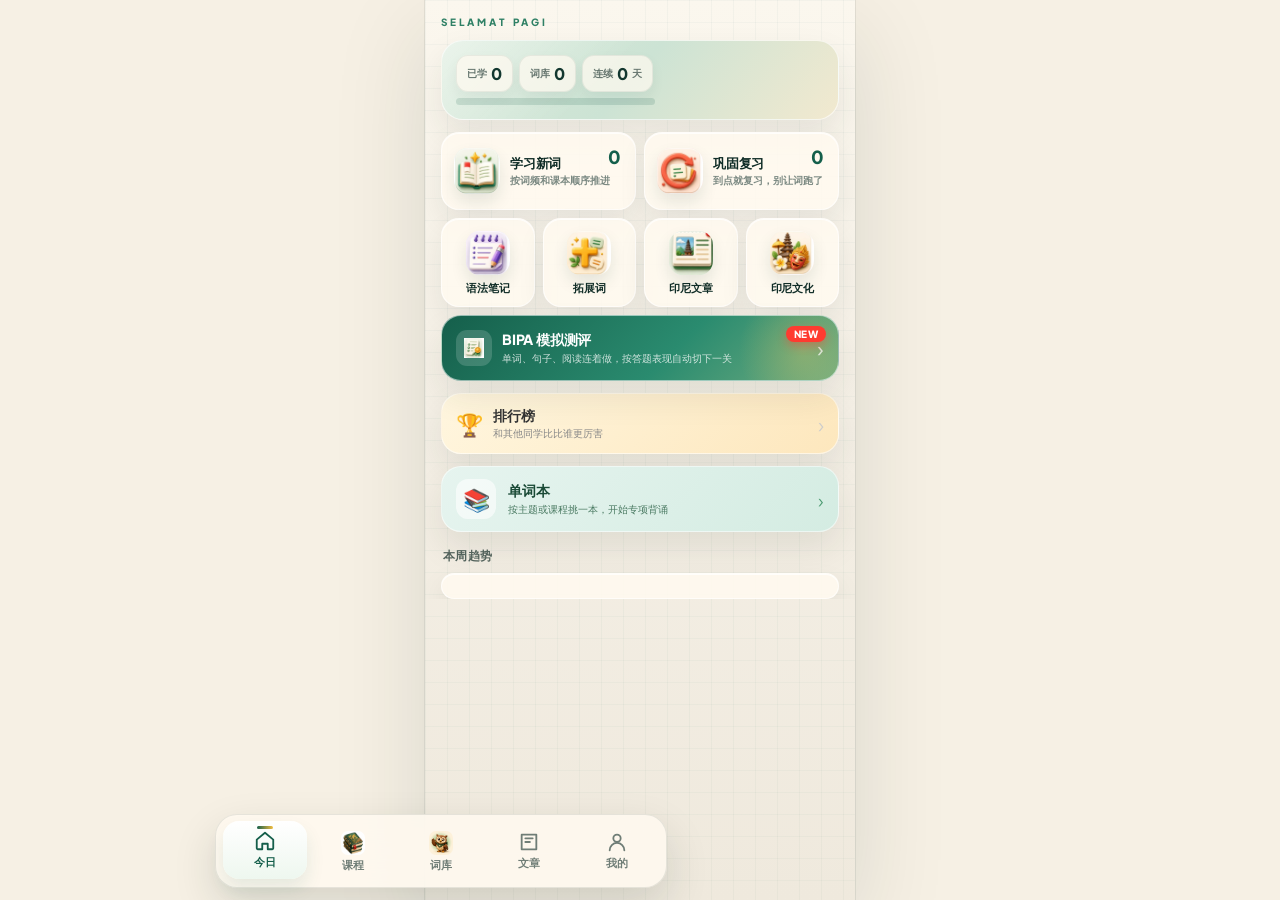
==== index.html @ 4383c045 "fix: 单词助手iOS键盘——visualViewport钉死容器(resize+scroll+offsetTop补偿)" ====
<!DOCTYPE html>
<html lang="zh">
<head>
<meta charset="utf-8">
<meta name="viewport" content="width=device-width,initial-scale=1,maximum-scale=1,user-scalable=no,viewport-fit=cover,interactive-widget=resizes-content">
<title>BahasaBelajar</title>
<!-- PWA：添加到主屏幕后全屏运行（无浏览器地址栏/底栏） -->
<meta name="apple-mobile-web-app-capable" content="yes">
<meta name="apple-mobile-web-app-status-bar-style" content="default">
<meta name="apple-mobile-web-app-title" content="印尼语">
<meta name="mobile-web-app-capable" content="yes">
<meta name="theme-color" media="(prefers-color-scheme: light)" content="#f4f1e9">
<meta name="theme-color" media="(prefers-color-scheme: dark)" content="#16201d">
<link rel="manifest" id="pwaManifest" href="">
<script>
(function(){
  try{
    // 图标用 JS 注入相对路径，避免构建工具把 <link href> 改写成带 hash 的副本
    ['apple-touch-icon','icon'].forEach(function(rel){
      var l=document.createElement('link');l.rel=rel;l.href='img/logo.png';
      if(rel==='icon')l.type='image/png';
      document.head.appendChild(l);
    });
    var m={name:'BahasaBelajar 印尼语',short_name:'印尼语',start_url:'./',scope:'./',
      display:'standalone',orientation:'portrait',
      background_color:'#174d40',theme_color:'#f4f1e9',
      icons:[{src:'img/logo.png',sizes:'1254x1254',type:'image/png',purpose:'any maskable'}]};
    var b=new Blob([JSON.stringify(m)],{type:'application/manifest+json'});
    document.getElementById('pwaManifest').href=URL.createObjectURL(b);
  }catch(e){}
})();
</script>
<script src="https://cdn.jsdelivr.net/npm/@supabase/supabase-js@2/dist/umd/supabase.min.js"></script>
<link rel="stylesheet" href="https://cdn.jsdelivr.net/npm/vant@4/lib/index.css"/>
<script src="https://cdn.jsdelivr.net/npm/vue@3/dist/vue.global.prod.js"></script>
<script src="https://cdn.jsdelivr.net/npm/vant@4/lib/vant.min.js"></script>
<script>(function(){var p=localStorage.getItem('dark_mode')||'auto';if(p==='on'||(p==='auto'&&matchMedia('(prefers-color-scheme:dark)').matches))document.documentElement.setAttribute('data-theme','dark')})()</script>
  <script type="module" crossorigin>(function(){const e=document.createElement("link").relList;if(e&&e.supports&&e.supports("modulepreload"))return;for(const i of document.querySelectorAll('link[rel="modulepreload"]'))s(i);new MutationObserver(i=>{for(const o of i)if(o.type==="childList")for(const r of o.addedNodes)r.tagName==="LINK"&&r.rel==="modulepreload"&&s(r)}).observe(document,{childList:!0,subtree:!0});function t(i){const o={};return i.integrity&&(o.integrity=i.integrity),i.referrerPolicy&&(o.referrerPolicy=i.referrerPolicy),i.crossOrigin==="use-credentials"?o.credentials="include":i.crossOrigin==="anonymous"?o.credentials="omit":o.credentials="same-origin",o}function s(i){if(i.ep)return;i.ep=!0;const o=t(i);fetch(i.href,o)}})();const f={sb:null,currentUser:null,profile:{daily_new_words:10,daily_review_limit:100,display_name:null},_sfRegion:"",_sfCategory:"nature",_editGender:null,wordsOffset:0};function Ke(n){if(n===void 0)throw new ReferenceError("this hasn't been initialised - super() hasn't been called");return n}function Ia(n,e){n.prototype=Object.create(e.prototype),n.prototype.constructor=n,n.__proto__=e}/*!
 * GSAP 3.15.0
 * https://gsap.com
 *
 * @license Copyright 2008-2026, GreenSock. All rights reserved.
 * Subject to the terms at https://gsap.com/standard-license
 * @author: Jack Doyle, jack@greensock.com
*/var Ie={autoSleep:120,force3D:"auto",nullTargetWarn:1,units:{lineHeight:""}},Nn={duration:.5,overwrite:!1,delay:0},Er,ae,V,Re=1e8,W=1/Re,Ws=Math.PI*2,sd=Ws/4,rd=0,Ca=Math.sqrt,od=Math.cos,ad=Math.sin,re=function(e){return typeof e=="string"},Z=function(e){return typeof e=="function"},Ze=function(e){return typeof e=="number"},Ir=function(e){return typeof e>"u"},Ve=function(e){return typeof e=="object"},pe=function(e){return e!==!1},Cr=function(){return typeof window<"u"},yi=function(e){return Z(e)||re(e)},Ba=typeof ArrayBuffer=="function"&&ArrayBuffer.isView||function(){},ce=Array.isArray,ld=/random\([^)]+\)/g,cd=/,\s*/g,Yo=/(?:-?\.?\d|\.)+/gi,La=/[-+=.]*\d+[.e\-+]*\d*[e\-+]*\d*/g,qt=/[-+=.]*\d+[.e-]*\d*[a-z%]*/g,Bs=/[-+=.]*\d+\.?\d*(?:e-|e\+)?\d*/gi,Ma=/[+-]=-?[.\d]+/,dd=/[^,'"\[\]\s]+/gi,ud=/^[+\-=e\s\d]*\d+[.\d]*([a-z]*|%)\s*$/i,X,We,Us,Br,Le={},Di={},Aa,Pa=function(e){return(Di=Qt(e,Le))&&ye},Lr=function(e,t){return console.warn("Invalid property",e,"set to",t,"Missing plugin? gsap.registerPlugin()")},qn=function(e,t){return!t&&console.warn(e)},Ra=function(e,t){return e&&(Le[e]=t)&&Di&&(Di[e]=t)||Le},jn=function(){return 0},fd={suppressEvents:!0,isStart:!0,kill:!1},xi={suppressEvents:!0,kill:!1},md={suppressEvents:!0},Mr={},at=[],Hs={},Oa,xe={},Ls={},Xo=30,ki=[],Ar="",Pr=function(e){var t=e[0],s,i;if(Ve(t)||Z(t)||(e=[e]),!(s=(t._gsap||{}).harness)){for(i=ki.length;i--&&!ki[i].targetTest(t););s=ki[i]}for(i=e.length;i--;)e[i]&&(e[i]._gsap||(e[i]._gsap=new sl(e[i],s)))||e.splice(i,1);return e},$t=function(e){return e._gsap||Pr(Oe(e))[0]._gsap},Da=function(e,t,s){return(s=e[t])&&Z(s)?e[t]():Ir(s)&&e.getAttribute&&e.getAttribute(t)||s},he=function(e,t){return(e=e.split(",")).forEach(t)||e},Q=function(e){return Math.round(e*1e5)/1e5||0},Y=function(e){return Math.round(e*1e7)/1e7||0},Ft=function(e,t){var s=t.charAt(0),i=parseFloat(t.substr(2));return e=parseFloat(e),s==="+"?e+i:s==="-"?e-i:s==="*"?e*i:e/i},pd=function(e,t){for(var s=t.length,i=0;e.indexOf(t[i])<0&&++i<s;);return i<s},zi=function(){var e=at.length,t=at.slice(0),s,i;for(Hs={},at.length=0,s=0;s<e;s++)i=t[s],i&&i._lazy&&(i.render(i._lazy[0],i._lazy[1],!0)._lazy=0)},Rr=function(e){return!!(e._initted||e._startAt||e.add)},za=function(e,t,s,i){at.length&&!ae&&zi(),e.render(t,s,!!(ae&&t<0&&Rr(e))),at.length&&!ae&&zi()},Na=function(e){var t=parseFloat(e);return(t||t===0)&&(e+"").match(dd).length<2?t:re(e)?e.trim():e},qa=function(e){return e},Me=function(e,t){for(var s in t)s in e||(e[s]=t[s]);return e},hd=function(e){return function(t,s){for(var i in s)i in t||i==="duration"&&e||i==="ease"||(t[i]=s[i])}},Qt=function(e,t){for(var s in t)e[s]=t[s];return e},Ko=function n(e,t){for(var s in t)s!=="__proto__"&&s!=="constructor"&&s!=="prototype"&&(e[s]=Ve(t[s])?n(e[s]||(e[s]={}),t[s]):t[s]);return e},Ni=function(e,t){var s={},i;for(i in e)i in t||(s[i]=e[i]);return s},Cn=function(e){var t=e.parent||X,s=e.keyframes?hd(ce(e.keyframes)):Me;if(pe(e.inherit))for(;t;)s(e,t.vars.defaults),t=t.parent||t._dp;return e},gd=function(e,t){for(var s=e.length,i=s===t.length;i&&s--&&e[s]===t[s];);return s<0},ja=function(e,t,s,i,o){var r=e[i],a;if(o)for(a=t[o];r&&r[o]>a;)r=r._prev;return r?(t._next=r._next,r._next=t):(t._next=e[s],e[s]=t),t._next?t._next._prev=t:e[i]=t,t._prev=r,t.parent=t._dp=e,t},rs=function(e,t,s,i){s===void 0&&(s="_first"),i===void 0&&(i="_last");var o=t._prev,r=t._next;o?o._next=r:e[s]===t&&(e[s]=r),r?r._prev=o:e[i]===t&&(e[i]=o),t._next=t._prev=t.parent=null},ut=function(e,t){e.parent&&(!t||e.parent.autoRemoveChildren)&&e.parent.remove&&e.parent.remove(e),e._act=0},Et=function(e,t){if(e&&(!t||t._end>e._dur||t._start<0))for(var s=e;s;)s._dirty=1,s=s.parent;return e},vd=function(e){for(var t=e.parent;t&&t.parent;)t._dirty=1,t.totalDuration(),t=t.parent;return e},Fs=function(e,t,s,i){return e._startAt&&(ae?e._startAt.revert(xi):e.vars.immediateRender&&!e.vars.autoRevert||e._startAt.render(t,!0,i))},_d=function n(e){return!e||e._ts&&n(e.parent)},Jo=function(e){return e._repeat?en(e._tTime,e=e.duration()+e._rDelay)*e:0},en=function(e,t){var s=Math.floor(e=Y(e/t));return e&&s===e?s-1:s},qi=function(e,t){return(e-t._start)*t._ts+(t._ts>=0?0:t._dirty?t.totalDuration():t._tDur)},os=function(e){return e._end=Y(e._start+(e._tDur/Math.abs(e._ts||e._rts||W)||0))},as=function(e,t){var s=e._dp;return s&&s.smoothChildTiming&&e._ts&&(e._start=Y(s._time-(e._ts>0?t/e._ts:((e._dirty?e.totalDuration():e._tDur)-t)/-e._ts)),os(e),s._dirty||Et(s,e)),e},Wa=function(e,t){var s;if((t._time||!t._dur&&t._initted||t._start<e._time&&(t._dur||!t.add))&&(s=qi(e.rawTime(),t),(!t._dur||ai(0,t.totalDuration(),s)-t._tTime>W)&&t.render(s,!0)),Et(e,t)._dp&&e._initted&&e._time>=e._dur&&e._ts){if(e._dur<e.duration())for(s=e;s._dp;)s.rawTime()>=0&&s.totalTime(s._tTime),s=s._dp;e._zTime=-W}},Ue=function(e,t,s,i){return t.parent&&ut(t),t._start=Y((Ze(s)?s:s||e!==X?Pe(e,s,t):e._time)+t._delay),t._end=Y(t._start+(t.totalDuration()/Math.abs(t.timeScale())||0)),ja(e,t,"_first","_last",e._sort?"_start":0),Vs(t)||(e._recent=t),i||Wa(e,t),e._ts<0&&as(e,e._tTime),e},Ua=function(e,t){return(Le.ScrollTrigger||Lr("scrollTrigger",t))&&Le.ScrollTrigger.create(t,e)},Ha=function(e,t,s,i,o){if(Dr(e,t,o),!e._initted)return 1;if(!s&&e._pt&&!ae&&(e._dur&&e.vars.lazy!==!1||!e._dur&&e.vars.lazy)&&Oa!==Te.frame)return at.push(e),e._lazy=[o,i],1},yd=function n(e){var t=e.parent;return t&&t._ts&&t._initted&&!t._lock&&(t.rawTime()<0||n(t))},Vs=function(e){var t=e.data;return t==="isFromStart"||t==="isStart"},wd=function(e,t,s,i){var o=e.ratio,r=t<0||!t&&(!e._start&&yd(e)&&!(!e._initted&&Vs(e))||(e._ts<0||e._dp._ts<0)&&!Vs(e))?0:1,a=e._rDelay,c=0,l,d,u;if(a&&e._repeat&&(c=ai(0,e._tDur,t),d=en(c,a),e._yoyo&&d&1&&(r=1-r),d!==en(e._tTime,a)&&(o=1-r,e.vars.repeatRefresh&&e._initted&&e.invalidate())),r!==o||ae||i||e._zTime===W||!t&&e._zTime){if(!e._initted&&Ha(e,t,i,s,c))return;for(u=e._zTime,e._zTime=t||(s?W:0),s||(s=t&&!u),e.ratio=r,e._from&&(r=1-r),e._time=0,e._tTime=c,l=e._pt;l;)l.r(r,l.d),l=l._next;t<0&&Fs(e,t,s,!0),e._onUpdate&&!s&&$e(e,"onUpdate"),c&&e._repeat&&!s&&e.parent&&$e(e,"onRepeat"),(t>=e._tDur||t<0)&&e.ratio===r&&(r&&ut(e,1),!s&&!ae&&($e(e,r?"onComplete":"onReverseComplete",!0),e._prom&&e._prom()))}else e._zTime||(e._zTime=t)},bd=function(e,t,s){var i;if(s>t)for(i=e._first;i&&i._start<=s;){if(i.data==="isPause"&&i._start>t)return i;i=i._next}else for(i=e._last;i&&i._start>=s;){if(i.data==="isPause"&&i._start<t)return i;i=i._prev}},tn=function(e,t,s,i){var o=e._repeat,r=Y(t)||0,a=e._tTime/e._tDur;return a&&!i&&(e._time*=r/e._dur),e._dur=r,e._tDur=o?o<0?1e10:Y(r*(o+1)+e._rDelay*o):r,a>0&&!i&&as(e,e._tTime=e._tDur*a),e.parent&&os(e),s||Et(e.parent,e),e},Zo=function(e){return e instanceof fe?Et(e):tn(e,e._dur)},Sd={_start:0,endTime:jn,totalDuration:jn},Pe=function n(e,t,s){var i=e.labels,o=e._recent||Sd,r=e.duration()>=Re?o.endTime(!1):e._dur,a,c,l;return re(t)&&(isNaN(t)||t in i)?(c=t.charAt(0),l=t.substr(-1)==="%",a=t.indexOf("="),c==="<"||c===">"?(a>=0&&(t=t.replace(/=/,"")),(c==="<"?o._start:o.endTime(o._repeat>=0))+(parseFloat(t.substr(1))||0)*(l?(a<0?o:s).totalDuration()/100:1)):a<0?(t in i||(i[t]=r),i[t]):(c=parseFloat(t.charAt(a-1)+t.substr(a+1)),l&&s&&(c=c/100*(ce(s)?s[0]:s).totalDuration()),a>1?n(e,t.substr(0,a-1),s)+c:r+c)):t==null?r:+t},Bn=function(e,t,s){var i=Ze(t[1]),o=(i?2:1)+(e<2?0:1),r=t[o],a,c;if(i&&(r.duration=t[1]),r.parent=s,e){for(a=r,c=s;c&&!("immediateRender"in a);)a=c.vars.defaults||{},c=pe(c.vars.inherit)&&c.parent;r.immediateRender=pe(a.immediateRender),e<2?r.runBackwards=1:r.startAt=t[o-1]}return new te(t[0],r,t[o+1])},gt=function(e,t){return e||e===0?t(e):t},ai=function(e,t,s){return s<e?e:s>t?t:s},le=function(e,t){return!re(e)||!(t=ud.exec(e))?"":t[1]},xd=function(e,t,s){return gt(s,function(i){return ai(e,t,i)})},Gs=[].slice,Fa=function(e,t){return e&&Ve(e)&&"length"in e&&(!t&&!e.length||e.length-1 in e&&Ve(e[0]))&&!e.nodeType&&e!==We},kd=function(e,t,s){return s===void 0&&(s=[]),e.forEach(function(i){var o;return re(i)&&!t||Fa(i,1)?(o=s).push.apply(o,Oe(i)):s.push(i)})||s},Oe=function(e,t,s){return V&&!t&&V.selector?V.selector(e):re(e)&&!s&&(Us||!nn())?Gs.call((t||Br).querySelectorAll(e),0):ce(e)?kd(e,s):Fa(e)?Gs.call(e,0):e?[e]:[]},Ys=function(e){return e=Oe(e)[0]||qn("Invalid scope")||{},function(t){var s=e.current||e.nativeElement||e;return Oe(t,s.querySelectorAll?s:s===e?qn("Invalid scope")||Br.createElement("div"):e)}},Va=function(e){return e.sort(function(){return .5-Math.random()})},Ga=function(e){if(Z(e))return e;var t=Ve(e)?e:{each:e},s=It(t.ease),i=t.from||0,o=parseFloat(t.base)||0,r={},a=i>0&&i<1,c=isNaN(i)||a,l=t.axis,d=i,u=i;return re(i)?d=u={center:.5,edges:.5,end:1}[i]||0:!a&&c&&(d=i[0],u=i[1]),function(p,h,v){var m=(v||t).length,w=r[m],b,x,k,T,y,E,$,g,S;if(!w){if(S=t.grid==="auto"?0:(t.grid||[1,Re])[1],!S){for($=-Re;$<($=v[S++].getBoundingClientRect().left)&&S<m;);S<m&&S--}for(w=r[m]=[],b=c?Math.min(S,m)*d-.5:i%S,x=S===Re?0:c?m*u/S-.5:i/S|0,$=0,g=Re,E=0;E<m;E++)k=E%S-b,T=x-(E/S|0),w[E]=y=l?Math.abs(l==="y"?T:k):Ca(k*k+T*T),y>$&&($=y),y<g&&(g=y);i==="random"&&Va(w),w.max=$-g,w.min=g,w.v=m=(parseFloat(t.amount)||parseFloat(t.each)*(S>m?m-1:l?l==="y"?m/S:S:Math.max(S,m/S))||0)*(i==="edges"?-1:1),w.b=m<0?o-m:o,w.u=le(t.amount||t.each)||0,s=s&&m<0?Dd(s):s}return m=(w[p]-w.min)/w.max||0,Y(w.b+(s?s(m):m)*w.v)+w.u}},Xs=function(e){var t=Math.pow(10,((e+"").split(".")[1]||"").length);return function(s){var i=Y(Math.round(parseFloat(s)/e)*e*t);return(i-i%1)/t+(Ze(s)?0:le(s))}},Ya=function(e,t){var s=ce(e),i,o;return!s&&Ve(e)&&(i=s=e.radius||Re,e.values?(e=Oe(e.values),(o=!Ze(e[0]))&&(i*=i)):e=Xs(e.increment)),gt(t,s?Z(e)?function(r){return o=e(r),Math.abs(o-r)<=i?o:r}:function(r){for(var a=parseFloat(o?r.x:r),c=parseFloat(o?r.y:0),l=Re,d=0,u=e.length,p,h;u--;)o?(p=e[u].x-a,h=e[u].y-c,p=p*p+h*h):p=Math.abs(e[u]-a),p<l&&(l=p,d=u);return d=!i||l<=i?e[d]:r,o||d===r||Ze(r)?d:d+le(r)}:Xs(e))},Xa=function(e,t,s,i){return gt(ce(e)?!t:s===!0?!!(s=0):!i,function(){return ce(e)?e[~~(Math.random()*e.length)]:(s=s||1e-5)&&(i=s<1?Math.pow(10,(s+"").length-2):1)&&Math.floor(Math.round((e-s/2+Math.random()*(t-e+s*.99))/s)*s*i)/i})},Td=function(){for(var e=arguments.length,t=new Array(e),s=0;s<e;s++)t[s]=arguments[s];return function(i){return t.reduce(function(o,r){return r(o)},i)}},$d=function(e,t){return function(s){return e(parseFloat(s))+(t||le(s))}},Ed=function(e,t,s){return Ja(e,t,0,1,s)},Ka=function(e,t,s){return gt(s,function(i){return e[~~t(i)]})},Id=function n(e,t,s){var i=t-e;return ce(e)?Ka(e,n(0,e.length),t):gt(s,function(o){return(i+(o-e)%i)%i+e})},Cd=function n(e,t,s){var i=t-e,o=i*2;return ce(e)?Ka(e,n(0,e.length-1),t):gt(s,function(r){return r=(o+(r-e)%o)%o||0,e+(r>i?o-r:r)})},Wn=function(e){return e.replace(ld,function(t){var s=t.indexOf("[")+1,i=t.substring(s||7,s?t.indexOf("]"):t.length-1).split(cd);return Xa(s?i:+i[0],s?0:+i[1],+i[2]||1e-5)})},Ja=function(e,t,s,i,o){var r=t-e,a=i-s;return gt(o,function(c){return s+((c-e)/r*a||0)})},Bd=function n(e,t,s,i){var o=isNaN(e+t)?0:function(h){return(1-h)*e+h*t};if(!o){var r=re(e),a={},c,l,d,u,p;if(s===!0&&(i=1)&&(s=null),r)e={p:e},t={p:t};else if(ce(e)&&!ce(t)){for(d=[],u=e.length,p=u-2,l=1;l<u;l++)d.push(n(e[l-1],e[l]));u--,o=function(v){v*=u;var m=Math.min(p,~~v);return d[m](v-m)},s=t}else i||(e=Qt(ce(e)?[]:{},e));if(!d){for(c in t)Or.call(a,e,c,"get",t[c]);o=function(v){return qr(v,a)||(r?e.p:e)}}}return gt(s,o)},Qo=function(e,t,s){var i=e.labels,o=Re,r,a,c;for(r in i)a=i[r]-t,a<0==!!s&&a&&o>(a=Math.abs(a))&&(c=r,o=a);return c},$e=function(e,t,s){var i=e.vars,o=i[t],r=V,a=e._ctx,c,l,d;if(o)return c=i[t+"Params"],l=i.callbackScope||e,s&&at.length&&zi(),a&&(V=a),d=c?o.apply(l,c):o.call(l),V=r,d},xn=function(e){return ut(e),e.scrollTrigger&&e.scrollTrigger.kill(!!ae),e.progress()<1&&$e(e,"onInterrupt"),e},jt,Za=[],Qa=function(e){if(e)if(e=!e.name&&e.default||e,Cr()||e.headless){var t=e.name,s=Z(e),i=t&&!s&&e.init?function(){this._props=[]}:e,o={init:jn,render:qr,add:Or,kill:Gd,modifier:Vd,rawVars:0},r={targetTest:0,get:0,getSetter:Nr,aliases:{},register:0};if(nn(),e!==i){if(xe[t])return;Me(i,Me(Ni(e,o),r)),Qt(i.prototype,Qt(o,Ni(e,r))),xe[i.prop=t]=i,e.targetTest&&(ki.push(i),Mr[t]=1),t=(t==="css"?"CSS":t.charAt(0).toUpperCase()+t.substr(1))+"Plugin"}Ra(t,i),e.register&&e.register(ye,i,ge)}else Za.push(e)},j=255,kn={aqua:[0,j,j],lime:[0,j,0],silver:[192,192,192],black:[0,0,0],maroon:[128,0,0],teal:[0,128,128],blue:[0,0,j],navy:[0,0,128],white:[j,j,j],olive:[128,128,0],yellow:[j,j,0],orange:[j,165,0],gray:[128,128,128],purple:[128,0,128],green:[0,128,0],red:[j,0,0],pink:[j,192,203],cyan:[0,j,j],transparent:[j,j,j,0]},Ms=function(e,t,s){return e+=e<0?1:e>1?-1:0,(e*6<1?t+(s-t)*e*6:e<.5?s:e*3<2?t+(s-t)*(2/3-e)*6:t)*j+.5|0},el=function(e,t,s){var i=e?Ze(e)?[e>>16,e>>8&j,e&j]:0:kn.black,o,r,a,c,l,d,u,p,h,v;if(!i){if(e.substr(-1)===","&&(e=e.substr(0,e.length-1)),kn[e])i=kn[e];else if(e.charAt(0)==="#"){if(e.length<6&&(o=e.charAt(1),r=e.charAt(2),a=e.charAt(3),e="#"+o+o+r+r+a+a+(e.length===5?e.charAt(4)+e.charAt(4):"")),e.length===9)return i=parseInt(e.substr(1,6),16),[i>>16,i>>8&j,i&j,parseInt(e.substr(7),16)/255];e=parseInt(e.substr(1),16),i=[e>>16,e>>8&j,e&j]}else if(e.substr(0,3)==="hsl"){if(i=v=e.match(Yo),!t)c=+i[0]%360/360,l=+i[1]/100,d=+i[2]/100,r=d<=.5?d*(l+1):d+l-d*l,o=d*2-r,i.length>3&&(i[3]*=1),i[0]=Ms(c+1/3,o,r),i[1]=Ms(c,o,r),i[2]=Ms(c-1/3,o,r);else if(~e.indexOf("="))return i=e.match(La),s&&i.length<4&&(i[3]=1),i}else i=e.match(Yo)||kn.transparent;i=i.map(Number)}return t&&!v&&(o=i[0]/j,r=i[1]/j,a=i[2]/j,u=Math.max(o,r,a),p=Math.min(o,r,a),d=(u+p)/2,u===p?c=l=0:(h=u-p,l=d>.5?h/(2-u-p):h/(u+p),c=u===o?(r-a)/h+(r<a?6:0):u===r?(a-o)/h+2:(o-r)/h+4,c*=60),i[0]=~~(c+.5),i[1]=~~(l*100+.5),i[2]=~~(d*100+.5)),s&&i.length<4&&(i[3]=1),i},tl=function(e){var t=[],s=[],i=-1;return e.split(lt).forEach(function(o){var r=o.match(qt)||[];t.push.apply(t,r),s.push(i+=r.length+1)}),t.c=s,t},ea=function(e,t,s){var i="",o=(e+i).match(lt),r=t?"hsla(":"rgba(",a=0,c,l,d,u;if(!o)return e;if(o=o.map(function(p){return(p=el(p,t,1))&&r+(t?p[0]+","+p[1]+"%,"+p[2]+"%,"+p[3]:p.join(","))+")"}),s&&(d=tl(e),c=s.c,c.join(i)!==d.c.join(i)))for(l=e.replace(lt,"1").split(qt),u=l.length-1;a<u;a++)i+=l[a]+(~c.indexOf(a)?o.shift()||r+"0,0,0,0)":(d.length?d:o.length?o:s).shift());if(!l)for(l=e.split(lt),u=l.length-1;a<u;a++)i+=l[a]+o[a];return i+l[u]},lt=function(){var n="(?:\\b(?:(?:rgb|rgba|hsl|hsla)\\(.+?\\))|\\B#(?:[0-9a-f]{3,4}){1,2}\\b",e;for(e in kn)n+="|"+e+"\\b";return new RegExp(n+")","gi")}(),Ld=/hsl[a]?\(/,nl=function(e){var t=e.join(" "),s;if(lt.lastIndex=0,lt.test(t))return s=Ld.test(t),e[1]=ea(e[1],s),e[0]=ea(e[0],s,tl(e[1])),!0},Un,Te=function(){var n=Date.now,e=500,t=33,s=n(),i=s,o=1e3/240,r=o,a=[],c,l,d,u,p,h,v=function m(w){var b=n()-i,x=w===!0,k,T,y,E;if((b>e||b<0)&&(s+=b-t),i+=b,y=i-s,k=y-r,(k>0||x)&&(E=++u.frame,p=y-u.time*1e3,u.time=y=y/1e3,r+=k+(k>=o?4:o-k),T=1),x||(c=l(m)),T)for(h=0;h<a.length;h++)a[h](y,p,E,w)};return u={time:0,frame:0,tick:function(){v(!0)},deltaRatio:function(w){return p/(1e3/(w||60))},wake:function(){Aa&&(!Us&&Cr()&&(We=Us=window,Br=We.document||{},Le.gsap=ye,(We.gsapVersions||(We.gsapVersions=[])).push(ye.version),Pa(Di||We.GreenSockGlobals||!We.gsap&&We||{}),Za.forEach(Qa)),d=typeof requestAnimationFrame<"u"&&requestAnimationFrame,c&&u.sleep(),l=d||function(w){return setTimeout(w,r-u.time*1e3+1|0)},Un=1,v(2))},sleep:function(){(d?cancelAnimationFrame:clearTimeout)(c),Un=0,l=jn},lagSmoothing:function(w,b){e=w||1/0,t=Math.min(b||33,e)},fps:function(w){o=1e3/(w||240),r=u.time*1e3+o},add:function(w,b,x){var k=b?function(T,y,E,$){w(T,y,E,$),u.remove(k)}:w;return u.remove(w),a[x?"unshift":"push"](k),nn(),k},remove:function(w,b){~(b=a.indexOf(w))&&a.splice(b,1)&&h>=b&&h--},_listeners:a},u}(),nn=function(){return!Un&&Te.wake()},R={},Md=/^[\d.\-M][\d.\-,\s]/,Ad=/["']/g,Pd=function(e){for(var t={},s=e.substr(1,e.length-3).split(":"),i=s[0],o=1,r=s.length,a,c,l;o<r;o++)c=s[o],a=o!==r-1?c.lastIndexOf(","):c.length,l=c.substr(0,a),t[i]=isNaN(l)?l.replace(Ad,"").trim():+l,i=c.substr(a+1).trim();return t},Rd=function(e){var t=e.indexOf("(")+1,s=e.indexOf(")"),i=e.indexOf("(",t);return e.substring(t,~i&&i<s?e.indexOf(")",s+1):s)},Od=function(e){var t=(e+"").split("("),s=R[t[0]];return s&&t.length>1&&s.config?s.config.apply(null,~e.indexOf("{")?[Pd(t[1])]:Rd(e).split(",").map(Na)):R._CE&&Md.test(e)?R._CE("",e):s},Dd=function(e){return function(t){return 1-e(1-t)}},It=function(e,t){return e&&(Z(e)?e:R[e]||Od(e))||t},At=function(e,t,s,i){s===void 0&&(s=function(c){return 1-t(1-c)}),i===void 0&&(i=function(c){return c<.5?t(c*2)/2:1-t((1-c)*2)/2});var o={easeIn:t,easeOut:s,easeInOut:i},r;return he(e,function(a){R[a]=Le[a]=o,R[r=a.toLowerCase()]=s;for(var c in o)R[r+(c==="easeIn"?".in":c==="easeOut"?".out":".inOut")]=R[a+"."+c]=o[c]}),o},il=function(e){return function(t){return t<.5?(1-e(1-t*2))/2:.5+e((t-.5)*2)/2}},As=function n(e,t,s){var i=t>=1?t:1,o=(s||(e?.3:.45))/(t<1?t:1),r=o/Ws*(Math.asin(1/i)||0),a=function(d){return d===1?1:i*Math.pow(2,-10*d)*ad((d-r)*o)+1},c=e==="out"?a:e==="in"?function(l){return 1-a(1-l)}:il(a);return o=Ws/o,c.config=function(l,d){return n(e,l,d)},c},Ps=function n(e,t){t===void 0&&(t=1.70158);var s=function(r){return r?--r*r*((t+1)*r+t)+1:0},i=e==="out"?s:e==="in"?function(o){return 1-s(1-o)}:il(s);return i.config=function(o){return n(e,o)},i};he("Linear,Quad,Cubic,Quart,Quint,Strong",function(n,e){var t=e<5?e+1:e;At(n+",Power"+(t-1),e?function(s){return Math.pow(s,t)}:function(s){return s},function(s){return 1-Math.pow(1-s,t)},function(s){return s<.5?Math.pow(s*2,t)/2:1-Math.pow((1-s)*2,t)/2})});R.Linear.easeNone=R.none=R.Linear.easeIn;At("Elastic",As("in"),As("out"),As());(function(n,e){var t=1/e,s=2*t,i=2.5*t,o=function(a){return a<t?n*a*a:a<s?n*Math.pow(a-1.5/e,2)+.75:a<i?n*(a-=2.25/e)*a+.9375:n*Math.pow(a-2.625/e,2)+.984375};At("Bounce",function(r){return 1-o(1-r)},o)})(7.5625,2.75);At("Expo",function(n){return Math.pow(2,10*(n-1))*n+n*n*n*n*n*n*(1-n)});At("Circ",function(n){return-(Ca(1-n*n)-1)});At("Sine",function(n){return n===1?1:-od(n*sd)+1});At("Back",Ps("in"),Ps("out"),Ps());R.SteppedEase=R.steps=Le.SteppedEase={config:function(e,t){e===void 0&&(e=1);var s=1/e,i=e+(t?0:1),o=t?1:0,r=1-W;return function(a){return((i*ai(0,r,a)|0)+o)*s}}};Nn.ease=R["quad.out"];he("onComplete,onUpdate,onStart,onRepeat,onReverseComplete,onInterrupt",function(n){return Ar+=n+","+n+"Params,"});var sl=function(e,t){this.id=rd++,e._gsap=this,this.target=e,this.harness=t,this.get=t?t.get:Da,this.set=t?t.getSetter:Nr},Hn=function(){function n(t){this.vars=t,this._delay=+t.delay||0,(this._repeat=t.repeat===1/0?-2:t.repeat||0)&&(this._rDelay=t.repeatDelay||0,this._yoyo=!!t.yoyo||!!t.yoyoEase),this._ts=1,tn(this,+t.duration,1,1),this.data=t.data,V&&(this._ctx=V,V.data.push(this)),Un||Te.wake()}var e=n.prototype;return e.delay=function(s){return s||s===0?(this.parent&&this.parent.smoothChildTiming&&this.startTime(this._start+s-this._delay),this._delay=s,this):this._delay},e.duration=function(s){return arguments.length?this.totalDuration(this._repeat>0?s+(s+this._rDelay)*this._repeat:s):this.totalDuration()&&this._dur},e.totalDuration=function(s){return arguments.length?(this._dirty=0,tn(this,this._repeat<0?s:(s-this._repeat*this._rDelay)/(this._repeat+1))):this._tDur},e.totalTime=function(s,i){if(nn(),!arguments.length)return this._tTime;var o=this._dp;if(o&&o.smoothChildTiming&&this._ts){for(as(this,s),!o._dp||o.parent||Wa(o,this);o&&o.parent;)o.parent._time!==o._start+(o._ts>=0?o._tTime/o._ts:(o.totalDuration()-o._tTime)/-o._ts)&&o.totalTime(o._tTime,!0),o=o.parent;!this.parent&&this._dp.autoRemoveChildren&&(this._ts>0&&s<this._tDur||this._ts<0&&s>0||!this._tDur&&!s)&&Ue(this._dp,this,this._start-this._delay)}return(this._tTime!==s||!this._dur&&!i||this._initted&&Math.abs(this._zTime)===W||!this._initted&&this._dur&&s||!s&&!this._initted&&(this.add||this._ptLookup))&&(this._ts||(this._pTime=s),za(this,s,i)),this},e.time=function(s,i){return arguments.length?this.totalTime(Math.min(this.totalDuration(),s+Jo(this))%(this._dur+this._rDelay)||(s?this._dur:0),i):this._time},e.totalProgress=function(s,i){return arguments.length?this.totalTime(this.totalDuration()*s,i):this.totalDuration()?Math.min(1,this._tTime/this._tDur):this.rawTime()>=0&&this._initted?1:0},e.progress=function(s,i){return arguments.length?this.totalTime(this.duration()*(this._yoyo&&!(this.iteration()&1)?1-s:s)+Jo(this),i):this.duration()?Math.min(1,this._time/this._dur):this.rawTime()>0?1:0},e.iteration=function(s,i){var o=this.duration()+this._rDelay;return arguments.length?this.totalTime(this._time+(s-1)*o,i):this._repeat?en(this._tTime,o)+1:1},e.timeScale=function(s,i){if(!arguments.length)return this._rts===-W?0:this._rts;if(this._rts===s)return this;var o=this.parent&&this._ts?qi(this.parent._time,this):this._tTime;return this._rts=+s||0,this._ts=this._ps||s===-W?0:this._rts,this.totalTime(ai(-Math.abs(this._delay),this.totalDuration(),o),i!==!1),os(this),vd(this)},e.paused=function(s){return arguments.length?(this._ps!==s&&(this._ps=s,s?(this._pTime=this._tTime||Math.max(-this._delay,this.rawTime()),this._ts=this._act=0):(nn(),this._ts=this._rts,this.totalTime(this.parent&&!this.parent.smoothChildTiming?this.rawTime():this._tTime||this._pTime,this.progress()===1&&Math.abs(this._zTime)!==W&&(this._tTime-=W)))),this):this._ps},e.startTime=function(s){if(arguments.length){this._start=Y(s);var i=this.parent||this._dp;return i&&(i._sort||!this.parent)&&Ue(i,this,this._start-this._delay),this}return this._start},e.endTime=function(s){return this._start+(pe(s)?this.totalDuration():this.duration())/Math.abs(this._ts||1)},e.rawTime=function(s){var i=this.parent||this._dp;return i?s&&(!this._ts||this._repeat&&this._time&&this.totalProgress()<1)?this._tTime%(this._dur+this._rDelay):this._ts?qi(i.rawTime(s),this):this._tTime:this._tTime},e.revert=function(s){s===void 0&&(s=md);var i=ae;return ae=s,Rr(this)&&(this.timeline&&this.timeline.revert(s),this.totalTime(-.01,s.suppressEvents)),this.data!=="nested"&&s.kill!==!1&&this.kill(),ae=i,this},e.globalTime=function(s){for(var i=this,o=arguments.length?s:i.rawTime();i;)o=i._start+o/(Math.abs(i._ts)||1),i=i._dp;return!this.parent&&this._sat?this._sat.globalTime(s):o},e.repeat=function(s){return arguments.length?(this._repeat=s===1/0?-2:s,Zo(this)):this._repeat===-2?1/0:this._repeat},e.repeatDelay=function(s){if(arguments.length){var i=this._time;return this._rDelay=s,Zo(this),i?this.time(i):this}return this._rDelay},e.yoyo=function(s){return arguments.length?(this._yoyo=s,this):this._yoyo},e.seek=function(s,i){return this.totalTime(Pe(this,s),pe(i))},e.restart=function(s,i){return this.play().totalTime(s?-this._delay:0,pe(i)),this._dur||(this._zTime=-W),this},e.play=function(s,i){return s!=null&&this.seek(s,i),this.reversed(!1).paused(!1)},e.reverse=function(s,i){return s!=null&&this.seek(s||this.totalDuration(),i),this.reversed(!0).paused(!1)},e.pause=function(s,i){return s!=null&&this.seek(s,i),this.paused(!0)},e.resume=function(){return this.paused(!1)},e.reversed=function(s){return arguments.length?(!!s!==this.reversed()&&this.timeScale(-this._rts||(s?-W:0)),this):this._rts<0},e.invalidate=function(){return this._initted=this._act=0,this._zTime=-W,this},e.isActive=function(){var s=this.parent||this._dp,i=this._start,o;return!!(!s||this._ts&&this._initted&&s.isActive()&&(o=s.rawTime(!0))>=i&&o<this.endTime(!0)-W)},e.eventCallback=function(s,i,o){var r=this.vars;return arguments.length>1?(i?(r[s]=i,o&&(r[s+"Params"]=o),s==="onUpdate"&&(this._onUpdate=i)):delete r[s],this):r[s]},e.then=function(s){var i=this,o=i._prom;return new Promise(function(r){var a=Z(s)?s:qa,c=function(){var d=i.then;i.then=null,o&&o(),Z(a)&&(a=a(i))&&(a.then||a===i)&&(i.then=d),r(a),i.then=d};i._initted&&i.totalProgress()===1&&i._ts>=0||!i._tTime&&i._ts<0?c():i._prom=c})},e.kill=function(){xn(this)},n}();Me(Hn.prototype,{_time:0,_start:0,_end:0,_tTime:0,_tDur:0,_dirty:0,_repeat:0,_yoyo:!1,parent:null,_initted:!1,_rDelay:0,_ts:1,_dp:0,ratio:0,_zTime:-W,_prom:0,_ps:!1,_rts:1});var fe=function(n){Ia(e,n);function e(s,i){var o;return s===void 0&&(s={}),o=n.call(this,s)||this,o.labels={},o.smoothChildTiming=!!s.smoothChildTiming,o.autoRemoveChildren=!!s.autoRemoveChildren,o._sort=pe(s.sortChildren),X&&Ue(s.parent||X,Ke(o),i),s.reversed&&o.reverse(),s.paused&&o.paused(!0),s.scrollTrigger&&Ua(Ke(o),s.scrollTrigger),o}var t=e.prototype;return t.to=function(i,o,r){return Bn(0,arguments,this),this},t.from=function(i,o,r){return Bn(1,arguments,this),this},t.fromTo=function(i,o,r,a){return Bn(2,arguments,this),this},t.set=function(i,o,r){return o.duration=0,o.parent=this,Cn(o).repeatDelay||(o.repeat=0),o.immediateRender=!!o.immediateRender,new te(i,o,Pe(this,r),1),this},t.call=function(i,o,r){return Ue(this,te.delayedCall(0,i,o),r)},t.staggerTo=function(i,o,r,a,c,l,d){return r.duration=o,r.stagger=r.stagger||a,r.onComplete=l,r.onCompleteParams=d,r.parent=this,new te(i,r,Pe(this,c)),this},t.staggerFrom=function(i,o,r,a,c,l,d){return r.runBackwards=1,Cn(r).immediateRender=pe(r.immediateRender),this.staggerTo(i,o,r,a,c,l,d)},t.staggerFromTo=function(i,o,r,a,c,l,d,u){return a.startAt=r,Cn(a).immediateRender=pe(a.immediateRender),this.staggerTo(i,o,a,c,l,d,u)},t.render=function(i,o,r){var a=this._time,c=this._dirty?this.totalDuration():this._tDur,l=this._dur,d=i<=0?0:Y(i),u=this._zTime<0!=i<0&&(this._initted||!l),p,h,v,m,w,b,x,k,T,y,E,$;if(this!==X&&d>c&&i>=0&&(d=c),d!==this._tTime||r||u){if(a!==this._time&&l&&(d+=this._time-a,i+=this._time-a),p=d,T=this._start,k=this._ts,b=!k,u&&(l||(a=this._zTime),(i||!o)&&(this._zTime=i)),this._repeat){if(E=this._yoyo,w=l+this._rDelay,this._repeat<-1&&i<0)return this.totalTime(w*100+i,o,r);if(p=Y(d%w),d===c?(m=this._repeat,p=l):(y=Y(d/w),m=~~y,m&&m===y&&(p=l,m--),p>l&&(p=l)),y=en(this._tTime,w),!a&&this._tTime&&y!==m&&this._tTime-y*w-this._dur<=0&&(y=m),E&&m&1&&(p=l-p,$=1),m!==y&&!this._lock){var g=E&&y&1,S=g===(E&&m&1);if(m<y&&(g=!g),a=g?0:d%l?l:d,this._lock=1,this.render(a||($?0:Y(m*w)),o,!l)._lock=0,this._tTime=d,!o&&this.parent&&$e(this,"onRepeat"),this.vars.repeatRefresh&&!$&&(this.invalidate()._lock=1,y=m),a&&a!==this._time||b!==!this._ts||this.vars.onRepeat&&!this.parent&&!this._act)return this;if(l=this._dur,c=this._tDur,S&&(this._lock=2,a=g?l:-1e-4,this.render(a,!0),this.vars.repeatRefresh&&!$&&this.invalidate()),this._lock=0,!this._ts&&!b)return this}}if(this._hasPause&&!this._forcing&&this._lock<2&&(x=bd(this,Y(a),Y(p)),x&&(d-=p-(p=x._start))),this._tTime=d,this._time=p,this._act=!!k,this._initted||(this._onUpdate=this.vars.onUpdate,this._initted=1,this._zTime=i,a=0),!a&&d&&l&&!o&&!y&&($e(this,"onStart"),this._tTime!==d))return this;if(p>=a&&i>=0)for(h=this._first;h;){if(v=h._next,(h._act||p>=h._start)&&h._ts&&x!==h){if(h.parent!==this)return this.render(i,o,r);if(h.render(h._ts>0?(p-h._start)*h._ts:(h._dirty?h.totalDuration():h._tDur)+(p-h._start)*h._ts,o,r),p!==this._time||!this._ts&&!b){x=0,v&&(d+=this._zTime=-W);break}}h=v}else{h=this._last;for(var B=i<0?i:p;h;){if(v=h._prev,(h._act||B<=h._end)&&h._ts&&x!==h){if(h.parent!==this)return this.render(i,o,r);if(h.render(h._ts>0?(B-h._start)*h._ts:(h._dirty?h.totalDuration():h._tDur)+(B-h._start)*h._ts,o,r||ae&&Rr(h)),p!==this._time||!this._ts&&!b){x=0,v&&(d+=this._zTime=B?-W:W);break}}h=v}}if(x&&!o&&(this.pause(),x.render(p>=a?0:-W)._zTime=p>=a?1:-1,this._ts))return this._start=T,os(this),this.render(i,o,r);this._onUpdate&&!o&&$e(this,"onUpdate",!0),(d===c&&this._tTime>=this.totalDuration()||!d&&a)&&(T===this._start||Math.abs(k)!==Math.abs(this._ts))&&(this._lock||((i||!l)&&(d===c&&this._ts>0||!d&&this._ts<0)&&ut(this,1),!o&&!(i<0&&!a)&&(d||a||!c)&&($e(this,d===c&&i>=0?"onComplete":"onReverseComplete",!0),this._prom&&!(d<c&&this.timeScale()>0)&&this._prom())))}return this},t.add=function(i,o){var r=this;if(Ze(o)||(o=Pe(this,o,i)),!(i instanceof Hn)){if(ce(i))return i.forEach(function(a){return r.add(a,o)}),this;if(re(i))return this.addLabel(i,o);if(Z(i))i=te.delayedCall(0,i);else return this}return this!==i?Ue(this,i,o):this},t.getChildren=function(i,o,r,a){i===void 0&&(i=!0),o===void 0&&(o=!0),r===void 0&&(r=!0),a===void 0&&(a=-Re);for(var c=[],l=this._first;l;)l._start>=a&&(l instanceof te?o&&c.push(l):(r&&c.push(l),i&&c.push.apply(c,l.getChildren(!0,o,r)))),l=l._next;return c},t.getById=function(i){for(var o=this.getChildren(1,1,1),r=o.length;r--;)if(o[r].vars.id===i)return o[r]},t.remove=function(i){return re(i)?this.removeLabel(i):Z(i)?this.killTweensOf(i):(i.parent===this&&rs(this,i),i===this._recent&&(this._recent=this._last),Et(this))},t.totalTime=function(i,o){return arguments.length?(this._forcing=1,!this._dp&&this._ts&&(this._start=Y(Te.time-(this._ts>0?i/this._ts:(this.totalDuration()-i)/-this._ts))),n.prototype.totalTime.call(this,i,o),this._forcing=0,this):this._tTime},t.addLabel=function(i,o){return this.labels[i]=Pe(this,o),this},t.removeLabel=function(i){return delete this.labels[i],this},t.addPause=function(i,o,r){var a=te.delayedCall(0,o||jn,r);return a.data="isPause",this._hasPause=1,Ue(this,a,Pe(this,i))},t.removePause=function(i){var o=this._first;for(i=Pe(this,i);o;)o._start===i&&o.data==="isPause"&&ut(o),o=o._next},t.killTweensOf=function(i,o,r){for(var a=this.getTweensOf(i,r),c=a.length;c--;)it!==a[c]&&a[c].kill(i,o);return this},t.getTweensOf=function(i,o){for(var r=[],a=Oe(i),c=this._first,l=Ze(o),d;c;)c instanceof te?pd(c._targets,a)&&(l?(!it||c._initted&&c._ts)&&c.globalTime(0)<=o&&c.globalTime(c.totalDuration())>o:!o||c.isActive())&&r.push(c):(d=c.getTweensOf(a,o)).length&&r.push.apply(r,d),c=c._next;return r},t.tweenTo=function(i,o){o=o||{};var r=this,a=Pe(r,i),c=o,l=c.startAt,d=c.onStart,u=c.onStartParams,p=c.immediateRender,h,v=te.to(r,Me({ease:o.ease||"none",lazy:!1,immediateRender:!1,time:a,overwrite:"auto",duration:o.duration||Math.abs((a-(l&&"time"in l?l.time:r._time))/r.timeScale())||W,onStart:function(){if(r.pause(),!h){var w=o.duration||Math.abs((a-(l&&"time"in l?l.time:r._time))/r.timeScale());v._dur!==w&&tn(v,w,0,1).render(v._time,!0,!0),h=1}d&&d.apply(v,u||[])}},o));return p?v.render(0):v},t.tweenFromTo=function(i,o,r){return this.tweenTo(o,Me({startAt:{time:Pe(this,i)}},r))},t.recent=function(){return this._recent},t.nextLabel=function(i){return i===void 0&&(i=this._time),Qo(this,Pe(this,i))},t.previousLabel=function(i){return i===void 0&&(i=this._time),Qo(this,Pe(this,i),1)},t.currentLabel=function(i){return arguments.length?this.seek(i,!0):this.previousLabel(this._time+W)},t.shiftChildren=function(i,o,r){r===void 0&&(r=0);var a=this._first,c=this.labels,l;for(i=Y(i);a;)a._start>=r&&(a._start+=i,a._end+=i),a=a._next;if(o)for(l in c)c[l]>=r&&(c[l]+=i);return Et(this)},t.invalidate=function(i){var o=this._first;for(this._lock=0;o;)o.invalidate(i),o=o._next;return n.prototype.invalidate.call(this,i)},t.clear=function(i){i===void 0&&(i=!0);for(var o=this._first,r;o;)r=o._next,this.remove(o),o=r;return this._dp&&(this._time=this._tTime=this._pTime=0),i&&(this.labels={}),Et(this)},t.totalDuration=function(i){var o=0,r=this,a=r._last,c=Re,l,d,u;if(arguments.length)return r.timeScale((r._repeat<0?r.duration():r.totalDuration())/(r.reversed()?-i:i));if(r._dirty){for(u=r.parent;a;)l=a._prev,a._dirty&&a.totalDuration(),d=a._start,d>c&&r._sort&&a._ts&&!r._lock?(r._lock=1,Ue(r,a,d-a._delay,1)._lock=0):c=d,d<0&&a._ts&&(o-=d,(!u&&!r._dp||u&&u.smoothChildTiming)&&(r._start+=Y(d/r._ts),r._time-=d,r._tTime-=d),r.shiftChildren(-d,!1,-1/0),c=0),a._end>o&&a._ts&&(o=a._end),a=l;tn(r,r===X&&r._time>o?r._time:o,1,1),r._dirty=0}return r._tDur},e.updateRoot=function(i){if(X._ts&&(za(X,qi(i,X)),Oa=Te.frame),Te.frame>=Xo){Xo+=Ie.autoSleep||120;var o=X._first;if((!o||!o._ts)&&Ie.autoSleep&&Te._listeners.length<2){for(;o&&!o._ts;)o=o._next;o||Te.sleep()}}},e}(Hn);Me(fe.prototype,{_lock:0,_hasPause:0,_forcing:0});var zd=function(e,t,s,i,o,r,a){var c=new ge(this._pt,e,t,0,1,dl,null,o),l=0,d=0,u,p,h,v,m,w,b,x;for(c.b=s,c.e=i,s+="",i+="",(b=~i.indexOf("random("))&&(i=Wn(i)),r&&(x=[s,i],r(x,e,t),s=x[0],i=x[1]),p=s.match(Bs)||[];u=Bs.exec(i);)v=u[0],m=i.substring(l,u.index),h?h=(h+1)%5:m.substr(-5)==="rgba("&&(h=1),v!==p[d++]&&(w=parseFloat(p[d-1])||0,c._pt={_next:c._pt,p:m||d===1?m:",",s:w,c:v.charAt(1)==="="?Ft(w,v)-w:parseFloat(v)-w,m:h&&h<4?Math.round:0},l=Bs.lastIndex);return c.c=l<i.length?i.substring(l,i.length):"",c.fp=a,(Ma.test(i)||b)&&(c.e=0),this._pt=c,c},Or=function(e,t,s,i,o,r,a,c,l,d){Z(i)&&(i=i(o||0,e,r));var u=e[t],p=s!=="get"?s:Z(u)?l?e[t.indexOf("set")||!Z(e["get"+t.substr(3)])?t:"get"+t.substr(3)](l):e[t]():u,h=Z(u)?l?Ud:ll:zr,v;if(re(i)&&(~i.indexOf("random(")&&(i=Wn(i)),i.charAt(1)==="="&&(v=Ft(p,i)+(le(p)||0),(v||v===0)&&(i=v))),!d||p!==i||Ks)return!isNaN(p*i)&&i!==""?(v=new ge(this._pt,e,t,+p||0,i-(p||0),typeof u=="boolean"?Fd:cl,0,h),l&&(v.fp=l),a&&v.modifier(a,this,e),this._pt=v):(!u&&!(t in e)&&Lr(t,i),zd.call(this,e,t,p,i,h,c||Ie.stringFilter,l))},Nd=function(e,t,s,i,o){if(Z(e)&&(e=Ln(e,o,t,s,i)),!Ve(e)||e.style&&e.nodeType||ce(e)||Ba(e))return re(e)?Ln(e,o,t,s,i):e;var r={},a;for(a in e)r[a]=Ln(e[a],o,t,s,i);return r},rl=function(e,t,s,i,o,r){var a,c,l,d;if(xe[e]&&(a=new xe[e]).init(o,a.rawVars?t[e]:Nd(t[e],i,o,r,s),s,i,r)!==!1&&(s._pt=c=new ge(s._pt,o,e,0,1,a.render,a,0,a.priority),s!==jt))for(l=s._ptLookup[s._targets.indexOf(o)],d=a._props.length;d--;)l[a._props[d]]=c;return a},it,Ks,Dr=function n(e,t,s){var i=e.vars,o=i.ease,r=i.startAt,a=i.immediateRender,c=i.lazy,l=i.onUpdate,d=i.runBackwards,u=i.yoyoEase,p=i.keyframes,h=i.autoRevert,v=e._dur,m=e._startAt,w=e._targets,b=e.parent,x=b&&b.data==="nested"?b.vars.targets:w,k=e._overwrite==="auto"&&!Er,T=e.timeline,y=i.easeReverse||u,E,$,g,S,B,P,L,O,M,q,D,N,de;if(T&&(!p||!o)&&(o="none"),e._ease=It(o,Nn.ease),e._rEase=y&&(It(y)||e._ease),e._from=!T&&!!i.runBackwards,e._from&&(e.ratio=1),!T||p&&!i.stagger){if(O=w[0]?$t(w[0]).harness:0,N=O&&i[O.prop],E=Ni(i,Mr),m&&(m._zTime<0&&m.progress(1),t<0&&d&&a&&!h?m.render(-1,!0):m.revert(d&&v?xi:fd),m._lazy=0),r){if(ut(e._startAt=te.set(w,Me({data:"isStart",overwrite:!1,parent:b,immediateRender:!0,lazy:!m&&pe(c),startAt:null,delay:0,onUpdate:l&&function(){return $e(e,"onUpdate")},stagger:0},r))),e._startAt._dp=0,e._startAt._sat=e,t<0&&(ae||!a&&!h)&&e._startAt.revert(xi),a&&v&&t<=0&&s<=0){t&&(e._zTime=t);return}}else if(d&&v&&!m){if(t&&(a=!1),g=Me({overwrite:!1,data:"isFromStart",lazy:a&&!m&&pe(c),immediateRender:a,stagger:0,parent:b},E),N&&(g[O.prop]=N),ut(e._startAt=te.set(w,g)),e._startAt._dp=0,e._startAt._sat=e,t<0&&(ae?e._startAt.revert(xi):e._startAt.render(-1,!0)),e._zTime=t,!a)n(e._startAt,W,W);else if(!t)return}for(e._pt=e._ptCache=0,c=v&&pe(c)||c&&!v,$=0;$<w.length;$++){if(B=w[$],L=B._gsap||Pr(w)[$]._gsap,e._ptLookup[$]=q={},Hs[L.id]&&at.length&&zi(),D=x===w?$:x.indexOf(B),O&&(M=new O).init(B,N||E,e,D,x)!==!1&&(e._pt=S=new ge(e._pt,B,M.name,0,1,M.render,M,0,M.priority),M._props.forEach(function(ue){q[ue]=S}),M.priority&&(P=1)),!O||N)for(g in E)xe[g]&&(M=rl(g,E,e,D,B,x))?M.priority&&(P=1):q[g]=S=Or.call(e,B,g,"get",E[g],D,x,0,i.stringFilter);e._op&&e._op[$]&&e.kill(B,e._op[$]),k&&e._pt&&(it=e,X.killTweensOf(B,q,e.globalTime(t)),de=!e.parent,it=0),e._pt&&c&&(Hs[L.id]=1)}P&&ul(e),e._onInit&&e._onInit(e)}e._onUpdate=l,e._initted=(!e._op||e._pt)&&!de,p&&t<=0&&T.render(Re,!0,!0)},qd=function(e,t,s,i,o,r,a,c){var l=(e._pt&&e._ptCache||(e._ptCache={}))[t],d,u,p,h;if(!l)for(l=e._ptCache[t]=[],p=e._ptLookup,h=e._targets.length;h--;){if(d=p[h][t],d&&d.d&&d.d._pt)for(d=d.d._pt;d&&d.p!==t&&d.fp!==t;)d=d._next;if(!d)return Ks=1,e.vars[t]="+=0",Dr(e,a),Ks=0,c?qn(t+" not eligible for reset. Try splitting into individual properties"):1;l.push(d)}for(h=l.length;h--;)u=l[h],d=u._pt||u,d.s=(i||i===0)&&!o?i:d.s+(i||0)+r*d.c,d.c=s-d.s,u.e&&(u.e=Q(s)+le(u.e)),u.b&&(u.b=d.s+le(u.b))},jd=function(e,t){var s=e[0]?$t(e[0]).harness:0,i=s&&s.aliases,o,r,a,c;if(!i)return t;o=Qt({},t);for(r in i)if(r in o)for(c=i[r].split(","),a=c.length;a--;)o[c[a]]=o[r];return o},Wd=function(e,t,s,i){var o=t.ease||i||"power1.inOut",r,a;if(ce(t))a=s[e]||(s[e]=[]),t.forEach(function(c,l){return a.push({t:l/(t.length-1)*100,v:c,e:o})});else for(r in t)a=s[r]||(s[r]=[]),r==="ease"||a.push({t:parseFloat(e),v:t[r],e:o})},Ln=function(e,t,s,i,o){return Z(e)?e.call(t,s,i,o):re(e)&&~e.indexOf("random(")?Wn(e):e},ol=Ar+"repeat,repeatDelay,yoyo,repeatRefresh,yoyoEase,easeReverse,autoRevert",al={};he(ol+",id,stagger,delay,duration,paused,scrollTrigger",function(n){return al[n]=1});var te=function(n){Ia(e,n);function e(s,i,o,r){var a;typeof i=="number"&&(o.duration=i,i=o,o=null),a=n.call(this,r?i:Cn(i))||this;var c=a.vars,l=c.duration,d=c.delay,u=c.immediateRender,p=c.stagger,h=c.overwrite,v=c.keyframes,m=c.defaults,w=c.scrollTrigger,b=i.parent||X,x=(ce(s)||Ba(s)?Ze(s[0]):"length"in i)?[s]:Oe(s),k,T,y,E,$,g,S,B;if(a._targets=x.length?Pr(x):qn("GSAP target "+s+" not found. https://gsap.com",!Ie.nullTargetWarn)||[],a._ptLookup=[],a._overwrite=h,v||p||yi(l)||yi(d)){i=a.vars;var P=i.easeReverse||i.yoyoEase;if(k=a.timeline=new fe({data:"nested",defaults:m||{},targets:b&&b.data==="nested"?b.vars.targets:x}),k.kill(),k.parent=k._dp=Ke(a),k._start=0,p||yi(l)||yi(d)){if(E=x.length,S=p&&Ga(p),Ve(p))for($ in p)~ol.indexOf($)&&(B||(B={}),B[$]=p[$]);for(T=0;T<E;T++)y=Ni(i,al),y.stagger=0,P&&(y.easeReverse=P),B&&Qt(y,B),g=x[T],y.duration=+Ln(l,Ke(a),T,g,x),y.delay=(+Ln(d,Ke(a),T,g,x)||0)-a._delay,!p&&E===1&&y.delay&&(a._delay=d=y.delay,a._start+=d,y.delay=0),k.to(g,y,S?S(T,g,x):0),k._ease=R.none;k.duration()?l=d=0:a.timeline=0}else if(v){Cn(Me(k.vars.defaults,{ease:"none"})),k._ease=It(v.ease||i.ease||"none");var L=0,O,M,q;if(ce(v))v.forEach(function(D){return k.to(x,D,">")}),k.duration();else{y={};for($ in v)$==="ease"||$==="easeEach"||Wd($,v[$],y,v.easeEach);for($ in y)for(O=y[$].sort(function(D,N){return D.t-N.t}),L=0,T=0;T<O.length;T++)M=O[T],q={ease:M.e,duration:(M.t-(T?O[T-1].t:0))/100*l},q[$]=M.v,k.to(x,q,L),L+=q.duration;k.duration()<l&&k.to({},{duration:l-k.duration()})}}l||a.duration(l=k.duration())}else a.timeline=0;return h===!0&&!Er&&(it=Ke(a),X.killTweensOf(x),it=0),Ue(b,Ke(a),o),i.reversed&&a.reverse(),i.paused&&a.paused(!0),(u||!l&&!v&&a._start===Y(b._time)&&pe(u)&&_d(Ke(a))&&b.data!=="nested")&&(a._tTime=-W,a.render(Math.max(0,-d)||0)),w&&Ua(Ke(a),w),a}var t=e.prototype;return t.render=function(i,o,r){var a=this._time,c=this._tDur,l=this._dur,d=i<0,u=i>c-W&&!d?c:i<W?0:i,p,h,v,m,w,b,x,k;if(!l)wd(this,i,o,r);else if(u!==this._tTime||!i||r||!this._initted&&this._tTime||this._startAt&&this._zTime<0!==d||this._lazy){if(p=u,k=this.timeline,this._repeat){if(m=l+this._rDelay,this._repeat<-1&&d)return this.totalTime(m*100+i,o,r);if(p=Y(u%m),u===c?(v=this._repeat,p=l):(w=Y(u/m),v=~~w,v&&v===w?(p=l,v--):p>l&&(p=l)),b=this._yoyo&&v&1,b&&(p=l-p),w=en(this._tTime,m),p===a&&!r&&this._initted&&v===w)return this._tTime=u,this;v!==w&&this.vars.repeatRefresh&&!b&&!this._lock&&p!==m&&this._initted&&(this._lock=r=1,this.render(Y(m*v),!0).invalidate()._lock=0)}if(!this._initted){if(Ha(this,d?i:p,r,o,u))return this._tTime=0,this;if(a!==this._time&&!(r&&this.vars.repeatRefresh&&v!==w))return this;if(l!==this._dur)return this.render(i,o,r)}if(this._rEase){var T=p<a;if(T!==this._inv){var y=T?a:l-a;this._inv=T,this._from&&(this.ratio=1-this.ratio),this._invRatio=this.ratio,this._invTime=a,this._invRecip=y?(T?-1:1)/y:0,this._invScale=T?-this.ratio:1-this.ratio,this._invEase=T?this._rEase:this._ease}this.ratio=x=this._invRatio+this._invScale*this._invEase((p-this._invTime)*this._invRecip)}else this.ratio=x=this._ease(p/l);if(this._from&&(this.ratio=x=1-x),this._tTime=u,this._time=p,!this._act&&this._ts&&(this._act=1,this._lazy=0),!a&&u&&!o&&!w&&($e(this,"onStart"),this._tTime!==u))return this;for(h=this._pt;h;)h.r(x,h.d),h=h._next;k&&k.render(i<0?i:k._dur*k._ease(p/this._dur),o,r)||this._startAt&&(this._zTime=i),this._onUpdate&&!o&&(d&&Fs(this,i,o,r),$e(this,"onUpdate")),this._repeat&&v!==w&&this.vars.onRepeat&&!o&&this.parent&&$e(this,"onRepeat"),(u===this._tDur||!u)&&this._tTime===u&&(d&&!this._onUpdate&&Fs(this,i,!0,!0),(i||!l)&&(u===this._tDur&&this._ts>0||!u&&this._ts<0)&&ut(this,1),!o&&!(d&&!a)&&(u||a||b)&&($e(this,u===c?"onComplete":"onReverseComplete",!0),this._prom&&!(u<c&&this.timeScale()>0)&&this._prom()))}return this},t.targets=function(){return this._targets},t.invalidate=function(i){return(!i||!this.vars.runBackwards)&&(this._startAt=0),this._pt=this._op=this._onUpdate=this._lazy=this.ratio=0,this._ptLookup=[],this.timeline&&this.timeline.invalidate(i),n.prototype.invalidate.call(this,i)},t.resetTo=function(i,o,r,a,c){Un||Te.wake(),this._ts||this.play();var l=Math.min(this._dur,(this._dp._time-this._start)*this._ts),d;return this._initted||Dr(this,l),d=this._ease(l/this._dur),qd(this,i,o,r,a,d,l,c)?this.resetTo(i,o,r,a,1):(as(this,0),this.parent||ja(this._dp,this,"_first","_last",this._dp._sort?"_start":0),this.render(0))},t.kill=function(i,o){if(o===void 0&&(o="all"),!i&&(!o||o==="all"))return this._lazy=this._pt=0,this.parent?xn(this):this.scrollTrigger&&this.scrollTrigger.kill(!!ae),this;if(this.timeline){var r=this.timeline.totalDuration();return this.timeline.killTweensOf(i,o,it&&it.vars.overwrite!==!0)._first||xn(this),this.parent&&r!==this.timeline.totalDuration()&&tn(this,this._dur*this.timeline._tDur/r,0,1),this}var a=this._targets,c=i?Oe(i):a,l=this._ptLookup,d=this._pt,u,p,h,v,m,w,b;if((!o||o==="all")&&gd(a,c))return o==="all"&&(this._pt=0),xn(this);for(u=this._op=this._op||[],o!=="all"&&(re(o)&&(m={},he(o,function(x){return m[x]=1}),o=m),o=jd(a,o)),b=a.length;b--;)if(~c.indexOf(a[b])){p=l[b],o==="all"?(u[b]=o,v=p,h={}):(h=u[b]=u[b]||{},v=o);for(m in v)w=p&&p[m],w&&((!("kill"in w.d)||w.d.kill(m)===!0)&&rs(this,w,"_pt"),delete p[m]),h!=="all"&&(h[m]=1)}return this._initted&&!this._pt&&d&&xn(this),this},e.to=function(i,o){return new e(i,o,arguments[2])},e.from=function(i,o){return Bn(1,arguments)},e.delayedCall=function(i,o,r,a){return new e(o,0,{immediateRender:!1,lazy:!1,overwrite:!1,delay:i,onComplete:o,onReverseComplete:o,onCompleteParams:r,onReverseCompleteParams:r,callbackScope:a})},e.fromTo=function(i,o,r){return Bn(2,arguments)},e.set=function(i,o){return o.duration=0,o.repeatDelay||(o.repeat=0),new e(i,o)},e.killTweensOf=function(i,o,r){return X.killTweensOf(i,o,r)},e}(Hn);Me(te.prototype,{_targets:[],_lazy:0,_startAt:0,_op:0,_onInit:0});he("staggerTo,staggerFrom,staggerFromTo",function(n){te[n]=function(){var e=new fe,t=Gs.call(arguments,0);return t.splice(n==="staggerFromTo"?5:4,0,0),e[n].apply(e,t)}});var zr=function(e,t,s){return e[t]=s},ll=function(e,t,s){return e[t](s)},Ud=function(e,t,s,i){return e[t](i.fp,s)},Hd=function(e,t,s){return e.setAttribute(t,s)},Nr=function(e,t){return Z(e[t])?ll:Ir(e[t])&&e.setAttribute?Hd:zr},cl=function(e,t){return t.set(t.t,t.p,Math.round((t.s+t.c*e)*1e6)/1e6,t)},Fd=function(e,t){return t.set(t.t,t.p,!!(t.s+t.c*e),t)},dl=function(e,t){var s=t._pt,i="";if(!e&&t.b)i=t.b;else if(e===1&&t.e)i=t.e;else{for(;s;)i=s.p+(s.m?s.m(s.s+s.c*e):Math.round((s.s+s.c*e)*1e4)/1e4)+i,s=s._next;i+=t.c}t.set(t.t,t.p,i,t)},qr=function(e,t){for(var s=t._pt;s;)s.r(e,s.d),s=s._next},Vd=function(e,t,s,i){for(var o=this._pt,r;o;)r=o._next,o.p===i&&o.modifier(e,t,s),o=r},Gd=function(e){for(var t=this._pt,s,i;t;)i=t._next,t.p===e&&!t.op||t.op===e?rs(this,t,"_pt"):t.dep||(s=1),t=i;return!s},Yd=function(e,t,s,i){i.mSet(e,t,i.m.call(i.tween,s,i.mt),i)},ul=function(e){for(var t=e._pt,s,i,o,r;t;){for(s=t._next,i=o;i&&i.pr>t.pr;)i=i._next;(t._prev=i?i._prev:r)?t._prev._next=t:o=t,(t._next=i)?i._prev=t:r=t,t=s}e._pt=o},ge=function(){function n(t,s,i,o,r,a,c,l,d){this.t=s,this.s=o,this.c=r,this.p=i,this.r=a||cl,this.d=c||this,this.set=l||zr,this.pr=d||0,this._next=t,t&&(t._prev=this)}var e=n.prototype;return e.modifier=function(s,i,o){this.mSet=this.mSet||this.set,this.set=Yd,this.m=s,this.mt=o,this.tween=i},n}();he(Ar+"parent,duration,ease,delay,overwrite,runBackwards,startAt,yoyo,immediateRender,repeat,repeatDelay,data,paused,reversed,lazy,callbackScope,stringFilter,id,yoyoEase,stagger,inherit,repeatRefresh,keyframes,autoRevert,scrollTrigger,easeReverse",function(n){return Mr[n]=1});Le.TweenMax=Le.TweenLite=te;Le.TimelineLite=Le.TimelineMax=fe;X=new fe({sortChildren:!1,defaults:Nn,autoRemoveChildren:!0,id:"root",smoothChildTiming:!0});Ie.stringFilter=nl;var Ct=[],Ti={},Xd=[],ta=0,Kd=0,Rs=function(e){return(Ti[e]||Xd).map(function(t){return t()})},Js=function(){var e=Date.now(),t=[];e-ta>2&&(Rs("matchMediaInit"),Ct.forEach(function(s){var i=s.queries,o=s.conditions,r,a,c,l;for(a in i)r=We.matchMedia(i[a]).matches,r&&(c=1),r!==o[a]&&(o[a]=r,l=1);l&&(s.revert(),c&&t.push(s))}),Rs("matchMediaRevert"),t.forEach(function(s){return s.onMatch(s,function(i){return s.add(null,i)})}),ta=e,Rs("matchMedia"))},fl=function(){function n(t,s){this.selector=s&&Ys(s),this.data=[],this._r=[],this.isReverted=!1,this.id=Kd++,t&&this.add(t)}var e=n.prototype;return e.add=function(s,i,o){Z(s)&&(o=i,i=s,s=Z);var r=this,a=function(){var l=V,d=r.selector,u;return l&&l!==r&&l.data.push(r),o&&(r.selector=Ys(o)),V=r,u=i.apply(r,arguments),Z(u)&&r._r.push(u),V=l,r.selector=d,r.isReverted=!1,u};return r.last=a,s===Z?a(r,function(c){return r.add(null,c)}):s?r[s]=a:a},e.ignore=function(s){var i=V;V=null,s(this),V=i},e.getTweens=function(){var s=[];return this.data.forEach(function(i){return i instanceof n?s.push.apply(s,i.getTweens()):i instanceof te&&!(i.parent&&i.parent.data==="nested")&&s.push(i)}),s},e.clear=function(){this._r.length=this.data.length=0},e.kill=function(s,i){var o=this;if(s?function(){for(var a=o.getTweens(),c=o.data.length,l;c--;)l=o.data[c],l.data==="isFlip"&&(l.revert(),l.getChildren(!0,!0,!1).forEach(function(d){return a.splice(a.indexOf(d),1)}));for(a.map(function(d){return{g:d._dur||d._delay||d._sat&&!d._sat.vars.immediateRender?d.globalTime(0):-1/0,t:d}}).sort(function(d,u){return u.g-d.g||-1/0}).forEach(function(d){return d.t.revert(s)}),c=o.data.length;c--;)l=o.data[c],l instanceof fe?l.data!=="nested"&&(l.scrollTrigger&&l.scrollTrigger.revert(),l.kill()):!(l instanceof te)&&l.revert&&l.revert(s);o._r.forEach(function(d){return d(s,o)}),o.isReverted=!0}():this.data.forEach(function(a){return a.kill&&a.kill()}),this.clear(),i)for(var r=Ct.length;r--;)Ct[r].id===this.id&&Ct.splice(r,1)},e.revert=function(s){this.kill(s||{})},n}(),Jd=function(){function n(t){this.contexts=[],this.scope=t,V&&V.data.push(this)}var e=n.prototype;return e.add=function(s,i,o){Ve(s)||(s={matches:s});var r=new fl(0,o||this.scope),a=r.conditions={},c,l,d;V&&!r.selector&&(r.selector=V.selector),this.contexts.push(r),i=r.add("onMatch",i),r.queries=s;for(l in s)l==="all"?d=1:(c=We.matchMedia(s[l]),c&&(Ct.indexOf(r)<0&&Ct.push(r),(a[l]=c.matches)&&(d=1),c.addListener?c.addListener(Js):c.addEventListener("change",Js)));return d&&i(r,function(u){return r.add(null,u)}),this},e.revert=function(s){this.kill(s||{})},e.kill=function(s){this.contexts.forEach(function(i){return i.kill(s,!0)})},n}(),ji={registerPlugin:function(){for(var e=arguments.length,t=new Array(e),s=0;s<e;s++)t[s]=arguments[s];t.forEach(function(i){return Qa(i)})},timeline:function(e){return new fe(e)},getTweensOf:function(e,t){return X.getTweensOf(e,t)},getProperty:function(e,t,s,i){re(e)&&(e=Oe(e)[0]);var o=$t(e||{}).get,r=s?qa:Na;return s==="native"&&(s=""),e&&(t?r((xe[t]&&xe[t].get||o)(e,t,s,i)):function(a,c,l){return r((xe[a]&&xe[a].get||o)(e,a,c,l))})},quickSetter:function(e,t,s){if(e=Oe(e),e.length>1){var i=e.map(function(d){return ye.quickSetter(d,t,s)}),o=i.length;return function(d){for(var u=o;u--;)i[u](d)}}e=e[0]||{};var r=xe[t],a=$t(e),c=a.harness&&(a.harness.aliases||{})[t]||t,l=r?function(d){var u=new r;jt._pt=0,u.init(e,s?d+s:d,jt,0,[e]),u.render(1,u),jt._pt&&qr(1,jt)}:a.set(e,c);return r?l:function(d){return l(e,c,s?d+s:d,a,1)}},quickTo:function(e,t,s){var i,o=ye.to(e,Me((i={},i[t]="+=0.1",i.paused=!0,i.stagger=0,i),s||{})),r=function(c,l,d){return o.resetTo(t,c,l,d)};return r.tween=o,r},isTweening:function(e){return X.getTweensOf(e,!0).length>0},defaults:function(e){return e&&e.ease&&(e.ease=It(e.ease,Nn.ease)),Ko(Nn,e||{})},config:function(e){return Ko(Ie,e||{})},registerEffect:function(e){var t=e.name,s=e.effect,i=e.plugins,o=e.defaults,r=e.extendTimeline;(i||"").split(",").forEach(function(a){return a&&!xe[a]&&!Le[a]&&qn(t+" effect requires "+a+" plugin.")}),Ls[t]=function(a,c,l){return s(Oe(a),Me(c||{},o),l)},r&&(fe.prototype[t]=function(a,c,l){return this.add(Ls[t](a,Ve(c)?c:(l=c)&&{},this),l)})},registerEase:function(e,t){R[e]=It(t)},parseEase:function(e,t){return arguments.length?It(e,t):R},getById:function(e){return X.getById(e)},exportRoot:function(e,t){e===void 0&&(e={});var s=new fe(e),i,o;for(s.smoothChildTiming=pe(e.smoothChildTiming),X.remove(s),s._dp=0,s._time=s._tTime=X._time,i=X._first;i;)o=i._next,(t||!(!i._dur&&i instanceof te&&i.vars.onComplete===i._targets[0]))&&Ue(s,i,i._start-i._delay),i=o;return Ue(X,s,0),s},context:function(e,t){return e?new fl(e,t):V},matchMedia:function(e){return new Jd(e)},matchMediaRefresh:function(){return Ct.forEach(function(e){var t=e.conditions,s,i;for(i in t)t[i]&&(t[i]=!1,s=1);s&&e.revert()})||Js()},addEventListener:function(e,t){var s=Ti[e]||(Ti[e]=[]);~s.indexOf(t)||s.push(t)},removeEventListener:function(e,t){var s=Ti[e],i=s&&s.indexOf(t);i>=0&&s.splice(i,1)},utils:{wrap:Id,wrapYoyo:Cd,distribute:Ga,random:Xa,snap:Ya,normalize:Ed,getUnit:le,clamp:xd,splitColor:el,toArray:Oe,selector:Ys,mapRange:Ja,pipe:Td,unitize:$d,interpolate:Bd,shuffle:Va},install:Pa,effects:Ls,ticker:Te,updateRoot:fe.updateRoot,plugins:xe,globalTimeline:X,core:{PropTween:ge,globals:Ra,Tween:te,Timeline:fe,Animation:Hn,getCache:$t,_removeLinkedListItem:rs,reverting:function(){return ae},context:function(e){return e&&V&&(V.data.push(e),e._ctx=V),V},suppressOverwrites:function(e){return Er=e}}};he("to,from,fromTo,delayedCall,set,killTweensOf",function(n){return ji[n]=te[n]});Te.add(fe.updateRoot);jt=ji.to({},{duration:0});var Zd=function(e,t){for(var s=e._pt;s&&s.p!==t&&s.op!==t&&s.fp!==t;)s=s._next;return s},Qd=function(e,t){var s=e._targets,i,o,r;for(i in t)for(o=s.length;o--;)r=e._ptLookup[o][i],r&&(r=r.d)&&(r._pt&&(r=Zd(r,i)),r&&r.modifier&&r.modifier(t[i],e,s[o],i))},Os=function(e,t){return{name:e,headless:1,rawVars:1,init:function(i,o,r){r._onInit=function(a){var c,l;if(re(o)&&(c={},he(o,function(d){return c[d]=1}),o=c),t){c={};for(l in o)c[l]=t(o[l]);o=c}Qd(a,o)}}}},ye=ji.registerPlugin({name:"attr",init:function(e,t,s,i,o){var r,a,c;this.tween=s;for(r in t)c=e.getAttribute(r)||"",a=this.add(e,"setAttribute",(c||0)+"",t[r],i,o,0,0,r),a.op=r,a.b=c,this._props.push(r)},render:function(e,t){for(var s=t._pt;s;)ae?s.set(s.t,s.p,s.b,s):s.r(e,s.d),s=s._next}},{name:"endArray",headless:1,init:function(e,t){for(var s=t.length;s--;)this.add(e,s,e[s]||0,t[s],0,0,0,0,0,1)}},Os("roundProps",Xs),Os("modifiers"),Os("snap",Ya))||ji;te.version=fe.version=ye.version="3.15.0";Aa=1;Cr()&&nn();R.Power0;R.Power1;R.Power2;R.Power3;R.Power4;R.Linear;R.Quad;R.Cubic;R.Quart;R.Quint;R.Strong;R.Elastic;R.Back;R.SteppedEase;R.Bounce;R.Sine;R.Expo;R.Circ;/*!
 * CSSPlugin 3.15.0
 * https://gsap.com
 *
 * Copyright 2008-2026, GreenSock. All rights reserved.
 * Subject to the terms at https://gsap.com/standard-license
 * @author: Jack Doyle, jack@greensock.com
*/var na,st,Vt,jr,kt,ia,Wr,eu=function(){return typeof window<"u"},Qe={},bt=180/Math.PI,Gt=Math.PI/180,Pt=Math.atan2,sa=1e8,Ur=/([A-Z])/g,tu=/(left|right|width|margin|padding|x)/i,nu=/[\s,\(]\S/,Fe={autoAlpha:"opacity,visibility",scale:"scaleX,scaleY",alpha:"opacity"},Zs=function(e,t){return t.set(t.t,t.p,Math.round((t.s+t.c*e)*1e4)/1e4+t.u,t)},iu=function(e,t){return t.set(t.t,t.p,e===1?t.e:Math.round((t.s+t.c*e)*1e4)/1e4+t.u,t)},su=function(e,t){return t.set(t.t,t.p,e?Math.round((t.s+t.c*e)*1e4)/1e4+t.u:t.b,t)},ru=function(e,t){return t.set(t.t,t.p,e===1?t.e:e?Math.round((t.s+t.c*e)*1e4)/1e4+t.u:t.b,t)},ou=function(e,t){var s=t.s+t.c*e;t.set(t.t,t.p,~~(s+(s<0?-.5:.5))+t.u,t)},ml=function(e,t){return t.set(t.t,t.p,e?t.e:t.b,t)},pl=function(e,t){return t.set(t.t,t.p,e!==1?t.b:t.e,t)},au=function(e,t,s){return e.style[t]=s},lu=function(e,t,s){return e.style.setProperty(t,s)},cu=function(e,t,s){return e._gsap[t]=s},du=function(e,t,s){return e._gsap.scaleX=e._gsap.scaleY=s},uu=function(e,t,s,i,o){var r=e._gsap;r.scaleX=r.scaleY=s,r.renderTransform(o,r)},fu=function(e,t,s,i,o){var r=e._gsap;r[t]=s,r.renderTransform(o,r)},K="transform",ve=K+"Origin",mu=function n(e,t){var s=this,i=this.target,o=i.style,r=i._gsap;if(e in Qe&&o){if(this.tfm=this.tfm||{},e!=="transform")e=Fe[e]||e,~e.indexOf(",")?e.split(",").forEach(function(a){return s.tfm[a]=Je(i,a)}):this.tfm[e]=r.x?r[e]:Je(i,e),e===ve&&(this.tfm.zOrigin=r.zOrigin);else return Fe.transform.split(",").forEach(function(a){return n.call(s,a,t)});if(this.props.indexOf(K)>=0)return;r.svg&&(this.svgo=i.getAttribute("data-svg-origin"),this.props.push(ve,t,"")),e=K}(o||t)&&this.props.push(e,t,o[e])},hl=function(e){e.translate&&(e.removeProperty("translate"),e.removeProperty("scale"),e.removeProperty("rotate"))},pu=function(){var e=this.props,t=this.target,s=t.style,i=t._gsap,o,r;for(o=0;o<e.length;o+=3)e[o+1]?e[o+1]===2?t[e[o]](e[o+2]):t[e[o]]=e[o+2]:e[o+2]?s[e[o]]=e[o+2]:s.removeProperty(e[o].substr(0,2)==="--"?e[o]:e[o].replace(Ur,"-$1").toLowerCase());if(this.tfm){for(r in this.tfm)i[r]=this.tfm[r];i.svg&&(i.renderTransform(),t.setAttribute("data-svg-origin",this.svgo||"")),o=Wr(),(!o||!o.isStart)&&!s[K]&&(hl(s),i.zOrigin&&s[ve]&&(s[ve]+=" "+i.zOrigin+"px",i.zOrigin=0,i.renderTransform()),i.uncache=1)}},gl=function(e,t){var s={target:e,props:[],revert:pu,save:mu};return e._gsap||ye.core.getCache(e),t&&e.style&&e.nodeType&&t.split(",").forEach(function(i){return s.save(i)}),s},vl,Qs=function(e,t){var s=st.createElementNS?st.createElementNS((t||"http://www.w3.org/1999/xhtml").replace(/^https/,"http"),e):st.createElement(e);return s&&s.style?s:st.createElement(e)},Ee=function n(e,t,s){var i=getComputedStyle(e);return i[t]||i.getPropertyValue(t.replace(Ur,"-$1").toLowerCase())||i.getPropertyValue(t)||!s&&n(e,sn(t)||t,1)||""},ra="O,Moz,ms,Ms,Webkit".split(","),sn=function(e,t,s){var i=t||kt,o=i.style,r=5;if(e in o&&!s)return e;for(e=e.charAt(0).toUpperCase()+e.substr(1);r--&&!(ra[r]+e in o););return r<0?null:(r===3?"ms":r>=0?ra[r]:"")+e},er=function(){eu()&&window.document&&(na=window,st=na.document,Vt=st.documentElement,kt=Qs("div")||{style:{}},Qs("div"),K=sn(K),ve=K+"Origin",kt.style.cssText="border-width:0;line-height:0;position:absolute;padding:0",vl=!!sn("perspective"),Wr=ye.core.reverting,jr=1)},oa=function(e){var t=e.ownerSVGElement,s=Qs("svg",t&&t.getAttribute("xmlns")||"http://www.w3.org/2000/svg"),i=e.cloneNode(!0),o;i.style.display="block",s.appendChild(i),Vt.appendChild(s);try{o=i.getBBox()}catch{}return s.removeChild(i),Vt.removeChild(s),o},aa=function(e,t){for(var s=t.length;s--;)if(e.hasAttribute(t[s]))return e.getAttribute(t[s])},_l=function(e){var t,s;try{t=e.getBBox()}catch{t=oa(e),s=1}return t&&(t.width||t.height)||s||(t=oa(e)),t&&!t.width&&!t.x&&!t.y?{x:+aa(e,["x","cx","x1"])||0,y:+aa(e,["y","cy","y1"])||0,width:0,height:0}:t},yl=function(e){return!!(e.getCTM&&(!e.parentNode||e.ownerSVGElement)&&_l(e))},ft=function(e,t){if(t){var s=e.style,i;t in Qe&&t!==ve&&(t=K),s.removeProperty?(i=t.substr(0,2),(i==="ms"||t.substr(0,6)==="webkit")&&(t="-"+t),s.removeProperty(i==="--"?t:t.replace(Ur,"-$1").toLowerCase())):s.removeAttribute(t)}},rt=function(e,t,s,i,o,r){var a=new ge(e._pt,t,s,0,1,r?pl:ml);return e._pt=a,a.b=i,a.e=o,e._props.push(s),a},la={deg:1,rad:1,turn:1},hu={grid:1,flex:1},mt=function n(e,t,s,i){var o=parseFloat(s)||0,r=(s+"").trim().substr((o+"").length)||"px",a=kt.style,c=tu.test(t),l=e.tagName.toLowerCase()==="svg",d=(l?"client":"offset")+(c?"Width":"Height"),u=100,p=i==="px",h=i==="%",v,m,w,b;if(i===r||!o||la[i]||la[r])return o;if(r!=="px"&&!p&&(o=n(e,t,s,"px")),b=e.getCTM&&yl(e),(h||r==="%")&&(Qe[t]||~t.indexOf("adius")))return v=b?e.getBBox()[c?"width":"height"]:e[d],Q(h?o/v*u:o/100*v);if(a[c?"width":"height"]=u+(p?r:i),m=i!=="rem"&&~t.indexOf("adius")||i==="em"&&e.appendChild&&!l?e:e.parentNode,b&&(m=(e.ownerSVGElement||{}).parentNode),(!m||m===st||!m.appendChild)&&(m=st.body),w=m._gsap,w&&h&&w.width&&c&&w.time===Te.time&&!w.uncache)return Q(o/w.width*u);if(h&&(t==="height"||t==="width")){var x=e.style[t];e.style[t]=u+i,v=e[d],x?e.style[t]=x:ft(e,t)}else(h||r==="%")&&!hu[Ee(m,"display")]&&(a.position=Ee(e,"position")),m===e&&(a.position="static"),m.appendChild(kt),v=kt[d],m.removeChild(kt),a.position="absolute";return c&&h&&(w=$t(m),w.time=Te.time,w.width=m[d]),Q(p?v*o/u:v&&o?u/v*o:0)},Je=function(e,t,s,i){var o;return jr||er(),t in Fe&&t!=="transform"&&(t=Fe[t],~t.indexOf(",")&&(t=t.split(",")[0])),Qe[t]&&t!=="transform"?(o=Vn(e,i),o=t!=="transformOrigin"?o[t]:o.svg?o.origin:Ui(Ee(e,ve))+" "+o.zOrigin+"px"):(o=e.style[t],(!o||o==="auto"||i||~(o+"").indexOf("calc("))&&(o=Wi[t]&&Wi[t](e,t,s)||Ee(e,t)||Da(e,t)||(t==="opacity"?1:0))),s&&!~(o+"").trim().indexOf(" ")?mt(e,t,o,s)+s:o},gu=function(e,t,s,i){if(!s||s==="none"){var o=sn(t,e,1),r=o&&Ee(e,o,1);r&&r!==s?(t=o,s=r):t==="borderColor"&&(s=Ee(e,"borderTopColor"))}var a=new ge(this._pt,e.style,t,0,1,dl),c=0,l=0,d,u,p,h,v,m,w,b,x,k,T,y;if(a.b=s,a.e=i,s+="",i+="",i.substring(0,6)==="var(--"&&(i=Ee(e,i.substring(4,i.indexOf(")")))),i==="auto"&&(m=e.style[t],e.style[t]=i,i=Ee(e,t)||i,m?e.style[t]=m:ft(e,t)),d=[s,i],nl(d),s=d[0],i=d[1],p=s.match(qt)||[],y=i.match(qt)||[],y.length){for(;u=qt.exec(i);)w=u[0],x=i.substring(c,u.index),v?v=(v+1)%5:(x.substr(-5)==="rgba("||x.substr(-5)==="hsla(")&&(v=1),w!==(m=p[l++]||"")&&(h=parseFloat(m)||0,T=m.substr((h+"").length),w.charAt(1)==="="&&(w=Ft(h,w)+T),b=parseFloat(w),k=w.substr((b+"").length),c=qt.lastIndex-k.length,k||(k=k||Ie.units[t]||T,c===i.length&&(i+=k,a.e+=k)),T!==k&&(h=mt(e,t,m,k)||0),a._pt={_next:a._pt,p:x||l===1?x:",",s:h,c:b-h,m:v&&v<4||t==="zIndex"?Math.round:0});a.c=c<i.length?i.substring(c,i.length):""}else a.r=t==="display"&&i==="none"?pl:ml;return Ma.test(i)&&(a.e=0),this._pt=a,a},ca={top:"0%",bottom:"100%",left:"0%",right:"100%",center:"50%"},vu=function(e){var t=e.split(" "),s=t[0],i=t[1]||"50%";return(s==="top"||s==="bottom"||i==="left"||i==="right")&&(e=s,s=i,i=e),t[0]=ca[s]||s,t[1]=ca[i]||i,t.join(" ")},_u=function(e,t){if(t.tween&&t.tween._time===t.tween._dur){var s=t.t,i=s.style,o=t.u,r=s._gsap,a,c,l;if(o==="all"||o===!0)i.cssText="",c=1;else for(o=o.split(","),l=o.length;--l>-1;)a=o[l],Qe[a]&&(c=1,a=a==="transformOrigin"?ve:K),ft(s,a);c&&(ft(s,K),r&&(r.svg&&s.removeAttribute("transform"),i.scale=i.rotate=i.translate="none",Vn(s,1),r.uncache=1,hl(i)))}},Wi={clearProps:function(e,t,s,i,o){if(o.data!=="isFromStart"){var r=e._pt=new ge(e._pt,t,s,0,0,_u);return r.u=i,r.pr=-10,r.tween=o,e._props.push(s),1}}},Fn=[1,0,0,1,0,0],wl={},bl=function(e){return e==="matrix(1, 0, 0, 1, 0, 0)"||e==="none"||!e},da=function(e){var t=Ee(e,K);return bl(t)?Fn:t.substr(7).match(La).map(Q)},Hr=function(e,t){var s=e._gsap||$t(e),i=e.style,o=da(e),r,a,c,l;return s.svg&&e.getAttribute("transform")?(c=e.transform.baseVal.consolidate().matrix,o=[c.a,c.b,c.c,c.d,c.e,c.f],o.join(",")==="1,0,0,1,0,0"?Fn:o):(o===Fn&&!e.offsetParent&&e!==Vt&&!s.svg&&(c=i.display,i.display="block",r=e.parentNode,(!r||!e.offsetParent&&!e.getBoundingClientRect().width)&&(l=1,a=e.nextElementSibling,Vt.appendChild(e)),o=da(e),c?i.display=c:ft(e,"display"),l&&(a?r.insertBefore(e,a):r?r.appendChild(e):Vt.removeChild(e))),t&&o.length>6?[o[0],o[1],o[4],o[5],o[12],o[13]]:o)},tr=function(e,t,s,i,o,r){var a=e._gsap,c=o||Hr(e,!0),l=a.xOrigin||0,d=a.yOrigin||0,u=a.xOffset||0,p=a.yOffset||0,h=c[0],v=c[1],m=c[2],w=c[3],b=c[4],x=c[5],k=t.split(" "),T=parseFloat(k[0])||0,y=parseFloat(k[1])||0,E,$,g,S;s?c!==Fn&&($=h*w-v*m)&&(g=T*(w/$)+y*(-m/$)+(m*x-w*b)/$,S=T*(-v/$)+y*(h/$)-(h*x-v*b)/$,T=g,y=S):(E=_l(e),T=E.x+(~k[0].indexOf("%")?T/100*E.width:T),y=E.y+(~(k[1]||k[0]).indexOf("%")?y/100*E.height:y)),i||i!==!1&&a.smooth?(b=T-l,x=y-d,a.xOffset=u+(b*h+x*m)-b,a.yOffset=p+(b*v+x*w)-x):a.xOffset=a.yOffset=0,a.xOrigin=T,a.yOrigin=y,a.smooth=!!i,a.origin=t,a.originIsAbsolute=!!s,e.style[ve]="0px 0px",r&&(rt(r,a,"xOrigin",l,T),rt(r,a,"yOrigin",d,y),rt(r,a,"xOffset",u,a.xOffset),rt(r,a,"yOffset",p,a.yOffset)),e.setAttribute("data-svg-origin",T+" "+y)},Vn=function(e,t){var s=e._gsap||new sl(e);if("x"in s&&!t&&!s.uncache)return s;var i=e.style,o=s.scaleX<0,r="px",a="deg",c=getComputedStyle(e),l=Ee(e,ve)||"0",d,u,p,h,v,m,w,b,x,k,T,y,E,$,g,S,B,P,L,O,M,q,D,N,de,ue,oe,Ne,we,Ye,be,Ae;return d=u=p=m=w=b=x=k=T=0,h=v=1,s.svg=!!(e.getCTM&&yl(e)),c.translate&&((c.translate!=="none"||c.scale!=="none"||c.rotate!=="none")&&(i[K]=(c.translate!=="none"?"translate3d("+(c.translate+" 0 0").split(" ").slice(0,3).join(", ")+") ":"")+(c.rotate!=="none"?"rotate("+c.rotate+") ":"")+(c.scale!=="none"?"scale("+c.scale.split(" ").join(",")+") ":"")+(c[K]!=="none"?c[K]:"")),i.scale=i.rotate=i.translate="none"),$=Hr(e,s.svg),s.svg&&(s.uncache?(de=e.getBBox(),l=s.xOrigin-de.x+"px "+(s.yOrigin-de.y)+"px",N=""):N=!t&&e.getAttribute("data-svg-origin"),tr(e,N||l,!!N||s.originIsAbsolute,s.smooth!==!1,$)),y=s.xOrigin||0,E=s.yOrigin||0,$!==Fn&&(P=$[0],L=$[1],O=$[2],M=$[3],d=q=$[4],u=D=$[5],$.length===6?(h=Math.sqrt(P*P+L*L),v=Math.sqrt(M*M+O*O),m=P||L?Pt(L,P)*bt:0,x=O||M?Pt(O,M)*bt+m:0,x&&(v*=Math.abs(Math.cos(x*Gt))),s.svg&&(d-=y-(y*P+E*O),u-=E-(y*L+E*M))):(Ae=$[6],Ye=$[7],oe=$[8],Ne=$[9],we=$[10],be=$[11],d=$[12],u=$[13],p=$[14],g=Pt(Ae,we),w=g*bt,g&&(S=Math.cos(-g),B=Math.sin(-g),N=q*S+oe*B,de=D*S+Ne*B,ue=Ae*S+we*B,oe=q*-B+oe*S,Ne=D*-B+Ne*S,we=Ae*-B+we*S,be=Ye*-B+be*S,q=N,D=de,Ae=ue),g=Pt(-O,we),b=g*bt,g&&(S=Math.cos(-g),B=Math.sin(-g),N=P*S-oe*B,de=L*S-Ne*B,ue=O*S-we*B,be=M*B+be*S,P=N,L=de,O=ue),g=Pt(L,P),m=g*bt,g&&(S=Math.cos(g),B=Math.sin(g),N=P*S+L*B,de=q*S+D*B,L=L*S-P*B,D=D*S-q*B,P=N,q=de),w&&Math.abs(w)+Math.abs(m)>359.9&&(w=m=0,b=180-b),h=Q(Math.sqrt(P*P+L*L+O*O)),v=Q(Math.sqrt(D*D+Ae*Ae)),g=Pt(q,D),x=Math.abs(g)>2e-4?g*bt:0,T=be?1/(be<0?-be:be):0),s.svg&&(N=e.getAttribute("transform"),s.forceCSS=e.setAttribute("transform","")||!bl(Ee(e,K)),N&&e.setAttribute("transform",N))),Math.abs(x)>90&&Math.abs(x)<270&&(o?(h*=-1,x+=m<=0?180:-180,m+=m<=0?180:-180):(v*=-1,x+=x<=0?180:-180)),t=t||s.uncache,s.x=d-((s.xPercent=d&&(!t&&s.xPercent||(Math.round(e.offsetWidth/2)===Math.round(-d)?-50:0)))?e.offsetWidth*s.xPercent/100:0)+r,s.y=u-((s.yPercent=u&&(!t&&s.yPercent||(Math.round(e.offsetHeight/2)===Math.round(-u)?-50:0)))?e.offsetHeight*s.yPercent/100:0)+r,s.z=p+r,s.scaleX=Q(h),s.scaleY=Q(v),s.rotation=Q(m)+a,s.rotationX=Q(w)+a,s.rotationY=Q(b)+a,s.skewX=x+a,s.skewY=k+a,s.transformPerspective=T+r,(s.zOrigin=parseFloat(l.split(" ")[2])||!t&&s.zOrigin||0)&&(i[ve]=Ui(l)),s.xOffset=s.yOffset=0,s.force3D=Ie.force3D,s.renderTransform=s.svg?wu:vl?Sl:yu,s.uncache=0,s},Ui=function(e){return(e=e.split(" "))[0]+" "+e[1]},Ds=function(e,t,s){var i=le(t);return Q(parseFloat(t)+parseFloat(mt(e,"x",s+"px",i)))+i},yu=function(e,t){t.z="0px",t.rotationY=t.rotationX="0deg",t.force3D=0,Sl(e,t)},_t="0deg",_n="0px",yt=") ",Sl=function(e,t){var s=t||this,i=s.xPercent,o=s.yPercent,r=s.x,a=s.y,c=s.z,l=s.rotation,d=s.rotationY,u=s.rotationX,p=s.skewX,h=s.skewY,v=s.scaleX,m=s.scaleY,w=s.transformPerspective,b=s.force3D,x=s.target,k=s.zOrigin,T="",y=b==="auto"&&e&&e!==1||b===!0;if(k&&(u!==_t||d!==_t)){var E=parseFloat(d)*Gt,$=Math.sin(E),g=Math.cos(E),S;E=parseFloat(u)*Gt,S=Math.cos(E),r=Ds(x,r,$*S*-k),a=Ds(x,a,-Math.sin(E)*-k),c=Ds(x,c,g*S*-k+k)}w!==_n&&(T+="perspective("+w+yt),(i||o)&&(T+="translate("+i+"%, "+o+"%) "),(y||r!==_n||a!==_n||c!==_n)&&(T+=c!==_n||y?"translate3d("+r+", "+a+", "+c+") ":"translate("+r+", "+a+yt),l!==_t&&(T+="rotate("+l+yt),d!==_t&&(T+="rotateY("+d+yt),u!==_t&&(T+="rotateX("+u+yt),(p!==_t||h!==_t)&&(T+="skew("+p+", "+h+yt),(v!==1||m!==1)&&(T+="scale("+v+", "+m+yt),x.style[K]=T||"translate(0, 0)"},wu=function(e,t){var s=t||this,i=s.xPercent,o=s.yPercent,r=s.x,a=s.y,c=s.rotation,l=s.skewX,d=s.skewY,u=s.scaleX,p=s.scaleY,h=s.target,v=s.xOrigin,m=s.yOrigin,w=s.xOffset,b=s.yOffset,x=s.forceCSS,k=parseFloat(r),T=parseFloat(a),y,E,$,g,S;c=parseFloat(c),l=parseFloat(l),d=parseFloat(d),d&&(d=parseFloat(d),l+=d,c+=d),c||l?(c*=Gt,l*=Gt,y=Math.cos(c)*u,E=Math.sin(c)*u,$=Math.sin(c-l)*-p,g=Math.cos(c-l)*p,l&&(d*=Gt,S=Math.tan(l-d),S=Math.sqrt(1+S*S),$*=S,g*=S,d&&(S=Math.tan(d),S=Math.sqrt(1+S*S),y*=S,E*=S)),y=Q(y),E=Q(E),$=Q($),g=Q(g)):(y=u,g=p,E=$=0),(k&&!~(r+"").indexOf("px")||T&&!~(a+"").indexOf("px"))&&(k=mt(h,"x",r,"px"),T=mt(h,"y",a,"px")),(v||m||w||b)&&(k=Q(k+v-(v*y+m*$)+w),T=Q(T+m-(v*E+m*g)+b)),(i||o)&&(S=h.getBBox(),k=Q(k+i/100*S.width),T=Q(T+o/100*S.height)),S="matrix("+y+","+E+","+$+","+g+","+k+","+T+")",h.setAttribute("transform",S),x&&(h.style[K]=S)},bu=function(e,t,s,i,o){var r=360,a=re(o),c=parseFloat(o)*(a&&~o.indexOf("rad")?bt:1),l=c-i,d=i+l+"deg",u,p;return a&&(u=o.split("_")[1],u==="short"&&(l%=r,l!==l%(r/2)&&(l+=l<0?r:-r)),u==="cw"&&l<0?l=(l+r*sa)%r-~~(l/r)*r:u==="ccw"&&l>0&&(l=(l-r*sa)%r-~~(l/r)*r)),e._pt=p=new ge(e._pt,t,s,i,l,iu),p.e=d,p.u="deg",e._props.push(s),p},ua=function(e,t){for(var s in t)e[s]=t[s];return e},Su=function(e,t,s){var i=ua({},s._gsap),o="perspective,force3D,transformOrigin,svgOrigin",r=s.style,a,c,l,d,u,p,h,v;i.svg?(l=s.getAttribute("transform"),s.setAttribute("transform",""),r[K]=t,a=Vn(s,1),ft(s,K),s.setAttribute("transform",l)):(l=getComputedStyle(s)[K],r[K]=t,a=Vn(s,1),r[K]=l);for(c in Qe)l=i[c],d=a[c],l!==d&&o.indexOf(c)<0&&(h=le(l),v=le(d),u=h!==v?mt(s,c,l,v):parseFloat(l),p=parseFloat(d),e._pt=new ge(e._pt,a,c,u,p-u,Zs),e._pt.u=v||0,e._props.push(c));ua(a,i)};he("padding,margin,Width,Radius",function(n,e){var t="Top",s="Right",i="Bottom",o="Left",r=(e<3?[t,s,i,o]:[t+o,t+s,i+s,i+o]).map(function(a){return e<2?n+a:"border"+a+n});Wi[e>1?"border"+n:n]=function(a,c,l,d,u){var p,h;if(arguments.length<4)return p=r.map(function(v){return Je(a,v,l)}),h=p.join(" "),h.split(p[0]).length===5?p[0]:h;p=(d+"").split(" "),h={},r.forEach(function(v,m){return h[v]=p[m]=p[m]||p[(m-1)/2|0]}),a.init(c,h,u)}});var xl={name:"css",register:er,targetTest:function(e){return e.style&&e.nodeType},init:function(e,t,s,i,o){var r=this._props,a=e.style,c=s.vars.startAt,l,d,u,p,h,v,m,w,b,x,k,T,y,E,$,g,S;jr||er(),this.styles=this.styles||gl(e),g=this.styles.props,this.tween=s;for(m in t)if(m!=="autoRound"&&(d=t[m],!(xe[m]&&rl(m,t,s,i,e,o)))){if(h=typeof d,v=Wi[m],h==="function"&&(d=d.call(s,i,e,o),h=typeof d),h==="string"&&~d.indexOf("random(")&&(d=Wn(d)),v)v(this,e,m,d,s)&&($=1);else if(m.substr(0,2)==="--")l=(getComputedStyle(e).getPropertyValue(m)+"").trim(),d+="",lt.lastIndex=0,lt.test(l)||(w=le(l),b=le(d),b?w!==b&&(l=mt(e,m,l,b)+b):w&&(d+=w)),this.add(a,"setProperty",l,d,i,o,0,0,m),r.push(m),g.push(m,0,a[m]);else if(h!=="undefined"){if(c&&m in c?(l=typeof c[m]=="function"?c[m].call(s,i,e,o):c[m],re(l)&&~l.indexOf("random(")&&(l=Wn(l)),le(l+"")||l==="auto"||(l+=Ie.units[m]||le(Je(e,m))||""),(l+"").charAt(1)==="="&&(l=Je(e,m))):l=Je(e,m),p=parseFloat(l),x=h==="string"&&d.charAt(1)==="="&&d.substr(0,2),x&&(d=d.substr(2)),u=parseFloat(d),m in Fe&&(m==="autoAlpha"&&(p===1&&Je(e,"visibility")==="hidden"&&u&&(p=0),g.push("visibility",0,a.visibility),rt(this,a,"visibility",p?"inherit":"hidden",u?"inherit":"hidden",!u)),m!=="scale"&&m!=="transform"&&(m=Fe[m],~m.indexOf(",")&&(m=m.split(",")[0]))),k=m in Qe,k){if(this.styles.save(m),S=d,h==="string"&&d.substring(0,6)==="var(--"){if(d=Ee(e,d.substring(4,d.indexOf(")"))),d.substring(0,5)==="calc("){var B=e.style.perspective;e.style.perspective=d,d=Ee(e,"perspective"),B?e.style.perspective=B:ft(e,"perspective")}u=parseFloat(d)}if(T||(y=e._gsap,y.renderTransform&&!t.parseTransform||Vn(e,t.parseTransform),E=t.smoothOrigin!==!1&&y.smooth,T=this._pt=new ge(this._pt,a,K,0,1,y.renderTransform,y,0,-1),T.dep=1),m==="scale")this._pt=new ge(this._pt,y,"scaleY",y.scaleY,(x?Ft(y.scaleY,x+u):u)-y.scaleY||0,Zs),this._pt.u=0,r.push("scaleY",m),m+="X";else if(m==="transformOrigin"){g.push(ve,0,a[ve]),d=vu(d),y.svg?tr(e,d,0,E,0,this):(b=parseFloat(d.split(" ")[2])||0,b!==y.zOrigin&&rt(this,y,"zOrigin",y.zOrigin,b),rt(this,a,m,Ui(l),Ui(d)));continue}else if(m==="svgOrigin"){tr(e,d,1,E,0,this);continue}else if(m in wl){bu(this,y,m,p,x?Ft(p,x+d):d);continue}else if(m==="smoothOrigin"){rt(this,y,"smooth",y.smooth,d);continue}else if(m==="force3D"){y[m]=d;continue}else if(m==="transform"){Su(this,d,e);continue}}else m in a||(m=sn(m)||m);if(k||(u||u===0)&&(p||p===0)&&!nu.test(d)&&m in a)w=(l+"").substr((p+"").length),u||(u=0),b=le(d)||(m in Ie.units?Ie.units[m]:w),w!==b&&(p=mt(e,m,l,b)),this._pt=new ge(this._pt,k?y:a,m,p,(x?Ft(p,x+u):u)-p,!k&&(b==="px"||m==="zIndex")&&t.autoRound!==!1?ou:Zs),this._pt.u=b||0,k&&S!==d?(this._pt.b=l,this._pt.e=S,this._pt.r=ru):w!==b&&b!=="%"&&(this._pt.b=l,this._pt.r=su);else if(m in a)gu.call(this,e,m,l,x?x+d:d);else if(m in e)this.add(e,m,l||e[m],x?x+d:d,i,o);else if(m!=="parseTransform"){Lr(m,d);continue}k||(m in a?g.push(m,0,a[m]):typeof e[m]=="function"?g.push(m,2,e[m]()):g.push(m,1,l||e[m])),r.push(m)}}$&&ul(this)},render:function(e,t){if(t.tween._time||!Wr())for(var s=t._pt;s;)s.r(e,s.d),s=s._next;else t.styles.revert()},get:Je,aliases:Fe,getSetter:function(e,t,s){var i=Fe[t];return i&&i.indexOf(",")<0&&(t=i),t in Qe&&t!==ve&&(e._gsap.x||Je(e,"x"))?s&&ia===s?t==="scale"?du:cu:(ia=s||{})&&(t==="scale"?uu:fu):e.style&&!Ir(e.style[t])?au:~t.indexOf("-")?lu:Nr(e,t)},core:{_removeProperty:ft,_getMatrix:Hr}};ye.utils.checkPrefix=sn;ye.core.getStyleSaver=gl;(function(n,e,t,s){var i=he(n+","+e+","+t,function(o){Qe[o]=1});he(e,function(o){Ie.units[o]="deg",wl[o]=1}),Fe[i[13]]=n+","+e,he(s,function(o){var r=o.split(":");Fe[r[1]]=i[r[0]]})})("x,y,z,scale,scaleX,scaleY,xPercent,yPercent","rotation,rotationX,rotationY,skewX,skewY","transform,transformOrigin,svgOrigin,force3D,smoothOrigin,transformPerspective","0:translateX,1:translateY,2:translateZ,8:rotate,8:rotationZ,8:rotateZ,9:rotateX,10:rotateY");he("x,y,z,top,right,bottom,left,width,height,fontSize,padding,margin,perspective",function(n){Ie.units[n]="px"});ye.registerPlugin(xl);var C=ye.registerPlugin(xl)||ye;C.core.Tween;const fa=["#174d40","#2d745f","#f17455","#f4c95d","#6b4c9a","#3a6ea5"];function Gn(n=!1){const e=document.createElement("div");e.style.cssText="position:fixed;inset:0;pointer-events:none;z-index:10000;overflow:hidden",document.body.appendChild(e);const t=window.innerWidth,s=window.innerHeight,i=n?120:34;for(let o=0;o<i;o++){const r=document.createElement("div"),a=6+Math.random()*8,c=Math.random()<.5;r.style.cssText=`position:absolute;top:0;left:0;width:${a}px;height:${c?a:a*.6}px;background:${fa[o%fa.length]};border-radius:${c?"50%":"2px"};will-change:transform,opacity`,e.appendChild(r);const l=n?Math.random()*t:t/2+(Math.random()-.5)*90,d=n?-30-Math.random()*s*.3:s*.42;C.set(r,{x:l,y:d,rotation:Math.random()*360,opacity:1});const u=n?1.8+Math.random()*1.4:1.1+Math.random()*.7;C.to(r,{x:l+(Math.random()-.5)*(n?180:320),y:n?s+40:s*.42+200+Math.random()*160,rotation:"+="+(Math.random()*720-360),duration:u,ease:"power1.in"}),C.to(r,{opacity:0,duration:.5,delay:Math.max(0,u-.5)})}setTimeout(()=>e.remove(),n?3600:2200)}function _(n){return String(n??"").replace(/[&<>"']/g,e=>({"&":"&amp;","<":"&lt;",">":"&gt;",'"':"&quot;","'":"&#39;"})[e])}function A(n,e="text"){vant.showToast({message:n,type:e,duration:e==="success"?1500:2500,wordBreak:"break-word"})}async function ls(n,e="确认"){return vant.showConfirmDialog({title:e,message:n,confirmButtonColor:"var(--green)"})}let Yn=null,Xn=null;function li(n,e){const t=document.getElementById("customActionSheet");return document.getElementById("casTitle").textContent=n,document.getElementById("casOptions").innerHTML=e.map((s,i)=>`<button class="cas-option" onclick="selectCAS(${i})">${s.name}${s.subname?'<span class="cas-sub">'+s.subname+"</span>":""}</button>`).join(""),t.style.display="flex",new Promise((s,i)=>{Yn=s,Xn=i})}function kl(n){document.getElementById("customActionSheet").style.display="none";const e=Yn;Yn=null,Xn=null,e==null||e(n)}function Tl(){document.getElementById("customActionSheet").style.display="none";const n=Xn;Yn=null,Xn=null,n==null||n()}const $i=[{label:"自然风光 🌿",value:"nature"},{label:"海滩 🏖️",value:"beach"},{label:"文化历史 🏛️",value:"culture"},{label:"城市 🏙️",value:"city"},{label:"美食 🍜",value:"food"}],nr=[{name:"♂ 男",value:"male"},{name:"♀ 女",value:"female"},{name:"∙ 保密",value:"private"}],ir=["巴厘","爪哇","苏门答腊","苏拉威西","其他"];async function $l(){try{const n=await li("选择大区",ir.map(t=>({name:t})));f._sfRegion=ir[n];const e=document.getElementById("sfRegionDisplay");e.textContent=f._sfRegion,e.style.color="var(--ink)"}catch{}}async function El(){try{const n=await li("景点类型",$i.map(e=>({name:e.label})));f._sfCategory=$i[n].value,document.getElementById("sfCategoryDisplay").textContent=$i[n].label}catch{}}async function Il(){try{const n=await li("性别",nr),e=nr[n];f._editGender=e.value;const t=document.getElementById("genderPickerVal");t.textContent=e.name,t.style.color="var(--ink)"}catch{}}const _e='<svg viewBox="0 0 24 24" fill="none" stroke="currentColor" stroke-width="2" stroke-linecap="round" stroke-linejoin="round"><polygon points="11 5 6 9 2 9 2 15 6 15 11 19 11 5"/><path d="M15.54 8.46a5 5 0 0 1 0 7.07"/><path d="M19.07 4.93a10 10 0 0 1 0 14.14"/></svg>';function Ce(){const n=new Date;return n.getFullYear()+"-"+String(n.getMonth()+1).padStart(2,"0")+"-"+String(n.getDate()).padStart(2,"0")}function Be(n,e){const t=new Date(n);return t.setDate(t.getDate()+e),t.getFullYear()+"-"+String(t.getMonth()+1).padStart(2,"0")+"-"+String(t.getDate()).padStart(2,"0")}const Kn={1:1,2:2,3:4,4:7,5:15,6:30,7:60},xu=Object.freeze(Object.defineProperty({__proto__:null,GENDER_ACTIONS:nr,INTERVALS:Kn,REGIONS:ir,SF_CATS:$i,SPEAK_SVG:_e,get _casReject(){return Xn},get _casResolve(){return Yn},addDays:Be,closeCAS:Tl,confetti:Gn,confirmDialog:ls,esc:_,openGenderPicker:Il,pickSpotCategory:El,pickSpotRegion:$l,selectCAS:kl,showActionSheet:li,toast:A,todayStr:Ce},Symbol.toStringTag,{value:"Module"}));let Fr=localStorage.getItem("sb_url")||"https://bahasajago.com",Cl=localStorage.getItem("sb_key")||"eyJhbGciOiJIUzI1NiIsInR5cCI6IkpXVCJ9.eyJpc3MiOiJzdXBhYmFzZSIsInJlZiI6ImJ6ZGVscG1jZXdqZHZtZ3lhZnV4Iiwicm9sZSI6ImFub24iLCJpYXQiOjE3NzMzMjY1MDksImV4cCI6MjA4ODkwMjUwOX0.x_D0VGGmXCY9rueAh0lV4f7r9wOJIGCHs19w5S2BNpg";const Bl="id-ID-GadisNeural",Ll=.8,ku=Fr+"/storage/v1/object/public/tts-cache/";function Ml(){return f.sb=supabase.createClient(Fr,Cl),!0}const Tu="modulepreload",$u=function(n,e){return new URL(n,e).href},ma={},Al=function(e,t,s){let i=Promise.resolve();if(t&&t.length>0){const r=document.getElementsByTagName("link"),a=document.querySelector("meta[property=csp-nonce]"),c=(a==null?void 0:a.nonce)||(a==null?void 0:a.getAttribute("nonce"));i=Promise.allSettled(t.map(l=>{if(l=$u(l,s),l in ma)return;ma[l]=!0;const d=l.endsWith(".css"),u=d?'[rel="stylesheet"]':"";if(!!s)for(let v=r.length-1;v>=0;v--){const m=r[v];if(m.href===l&&(!d||m.rel==="stylesheet"))return}else if(document.querySelector(`link[href="${l}"]${u}`))return;const h=document.createElement("link");if(h.rel=d?"stylesheet":Tu,d||(h.as="script"),h.crossOrigin="",h.href=l,c&&h.setAttribute("nonce",c),document.head.appendChild(h),d)return new Promise((v,m)=>{h.addEventListener("load",v),h.addEventListener("error",()=>m(new Error(`Unable to preload CSS for ${l}`)))})}))}function o(r){const a=new Event("vite:preloadError",{cancelable:!0});if(a.payload=r,window.dispatchEvent(a),!a.defaultPrevented)throw r}return i.then(r=>{for(const a of r||[])a.status==="rejected"&&o(a.reason);return e().catch(o)})};let wi=null,bi=null;function Vr(){return bi?Promise.resolve(bi):new Promise((n,e)=>{const t=indexedDB.open("bb_cache",1);t.onupgradeneeded=s=>s.target.result.createObjectStore("kv"),t.onsuccess=s=>{bi=s.target.result,n(bi)},t.onerror=()=>e(t.error)})}async function cs(n,e){try{const t=await Vr(),s=await new Promise(i=>{const o=t.transaction("kv","readonly").objectStore("kv").get(n);o.onsuccess=()=>i(o.result??null),o.onerror=()=>i(null)});return!s||e&&Date.now()-s.ts>e?null:s.data}catch{return null}}async function Hi(n,e){try{const t=await Vr();await new Promise(s=>{const i=t.transaction("kv","readwrite");i.objectStore("kv").put({ts:Date.now(),data:e},n),i.oncomplete=s,i.onerror=s})}catch{}}function Gr(){return wi?Promise.resolve(wi):new Promise((n,e)=>{const t=indexedDB.open("bb_tts",1);t.onupgradeneeded=s=>s.target.result.createObjectStore("a"),t.onsuccess=s=>{wi=s.target.result,n(wi)},t.onerror=()=>e(t.error)})}async function ds(n){try{const e=await Gr();return new Promise(t=>{const s=e.transaction("a","readonly").objectStore("a").get(n);s.onsuccess=()=>t(s.result||null),s.onerror=()=>t(null)})}catch{return null}}async function us(n,e){try{const t=await Gr();return new Promise(s=>{const i=t.transaction("a","readwrite");i.objectStore("a").put(e,n),i.oncomplete=s,i.onerror=s})}catch{}}let Mn=null;const Eu="BNrhoZ_RCdvnjBoDCWKpvB4x8GA7LPvFx1enq_7hnQIjnyxFpCJKQhwF-GXScKe5hMiOcWIi49D490tECLAAhr0";function Iu(n){const e="=".repeat((4-n.length%4)%4),t=(n+e).replace(/-/g,"+").replace(/_/g,"/"),s=atob(t);return Uint8Array.from([...s].map(i=>i.charCodeAt(0)))}async function Pl(){if("serviceWorker"in navigator){try{Mn=await navigator.serviceWorker.register("sw.js",{scope:"./"}),await navigator.serviceWorker.ready}catch{}Yr()}}function Yr(){const n=document.getElementById("notifToggle"),e=document.getElementById("notifDesc");if(!n||!e)return;if(!("Notification"in window)){e.textContent="此浏览器不支持",n.disabled=!0,n.textContent="不支持";return}const t=Notification.permission;t==="granted"?(e.textContent="已开启，有待复习时提醒",n.textContent="已开启",n.style.background="var(--green)",n.style.color="#fff"):t==="denied"?(e.textContent="已被浏览器屏蔽，请在系统设置里允许",n.textContent="已屏蔽",n.disabled=!0):(e.textContent="未开启",n.textContent="开启")}async function Cu(n){if(!f.sb||!f.currentUser)return;const{endpoint:e,keys:t}=n.toJSON();await f.sb.from("push_subscriptions").upsert({user_id:f.currentUser.id,endpoint:e,p256dh:t.p256dh,auth:t.auth},{onConflict:"endpoint"})}const pa=["A1","A2","B1","B2","C1plus"];function Bu(){const n=pa[Math.floor(Math.random()*pa.length)],e=Math.floor(Math.random()*6);return`img/vt-type-${n}-${e}.png`}function fs(){if(!("Notification"in window)||Notification.permission!=="default"||localStorage.getItem("bb_notif_nudge_seen"))return;const n=document.getElementById("notifNudge");if(!n)return;const e=document.getElementById("nnCharImg");e&&(e.src=Bu()),n.classList.add("show")}function Rl(){localStorage.setItem("bb_notif_nudge_seen","1");const n=document.getElementById("notifNudge");n&&n.classList.remove("show")}async function Lu(){Rl(),await Ol()}async function Ol(){if(!("Notification"in window))return;if(Notification.permission==="denied"){A("通知已被屏蔽，请到系统设置开启","fail");return}const n=await Notification.requestPermission();if(Yr(),n==="granted"){Fi("🎉 提醒已开启！","有词语待复习时，我会来提醒你。");try{const t=await(Mn||await navigator.serviceWorker.ready).pushManager.subscribe({userVisibleOnly:!0,applicationServerKey:Iu(Eu)});await Cu(t)}catch(e){console.warn("[push] subscribe failed:",e)}}}function Fi(n,e){Notification.permission==="granted"&&(Mn&&Mn.active?Mn.active.postMessage({type:"SHOW_NOTIFICATION",title:n,body:e}):new Notification(n,{body:e,icon:"img/logo.png",tag:"bahasa-review"}))}function Dl(n,e){if(Notification.permission!=="granted")return;const t="bb_notif_last",s=parseInt(localStorage.getItem(t)||"0"),i=Date.now();i-s<4*60*60*1e3||(n>0?(localStorage.setItem(t,i),Fi("📚 BahasaBelajar",`你有 ${n} 个词语待复习，别让它们跑掉！`)):e>0&&(localStorage.setItem(t,i),Fi("📖 BahasaBelajar",`今天还有 ${e} 个新词等你来学`)))}function Xr(n,e){const t=[];for(let c=6;c>=0;c--)t.push(Be(e,-c));const s={};(n||[]).forEach(c=>{s[c.date]=(c.new_learned||0)+(c.reviewed||0)});const i=Math.max(1,...t.map(c=>s[c]||0)),o=["日","一","二","三","四","五","六"],r=t.map(c=>{const l=s[c]||0,d=l?Math.max(8,Math.round(l/i*100)):5;return`<div class="wc-bar${l?" has":""}" style="height:${d}%">${l?`<div class="wc-val">${l}</div>`:""}</div>`}).join(""),a=t.map(c=>`<div class="wc-day${c===e?" today":""}">${o[new Date(c+"T00:00").getDay()]}</div>`).join("");document.getElementById("weekChart").innerHTML=`<div class="wc-bars">${r}</div><div class="wc-days">${a}</div>`}async function Mu(){if(!f.sb)return;const n=Ce();try{const{data:e}=await f.sb.from("checkins").select("date,new_learned,reviewed").gte("date",Be(n,-6)).lte("date",n);Xr(e||[],n)}catch{}}function yn(n,e){if(!n||!e)return;const t={v:0};C.to(t,{v:e,duration:.9,ease:"power2.out",onUpdate(){n.textContent=Math.round(t.v)}})}function Kr(n,e,t,s,i){const o=new Date(e,t-1,1).getDay(),r={};n.forEach(c=>{r[Number(c.date.slice(-2))]=c});let a="";for(let c=0;c<o;c++)a+='<div class="hero-cal-day"></div>';for(let c=1;c<=s;c++){const l=r[c]||{},d=l.completed===1,u=(l.new_learned||0)+(l.reviewed||0)>0,p=(d?" hc-done":u?" hc-active":"")+(c===i?" hc-today":"");a+=`<div class="hero-cal-day${p}">${c}</div>`}document.getElementById("heroCalWrap").innerHTML=`<div class="hero-cal" onclick="showView('calendar')"><div class="hero-cal-head">${e}年${t}月</div><div class="hero-cal-week"><span>日</span><span>一</span><span>二</span><span>三</span><span>四</span><span>五</span><span>六</span></div><div class="hero-cal-grid">${a}</div></div>`}async function Au(){if(!f.sb)return;const n=new Date,e=n.getFullYear(),t=n.getMonth()+1,s=String(t).padStart(2,"0"),i=new Date(e,t,0).getDate();try{const{data:o}=await f.sb.from("checkins").select("date,completed,new_learned,reviewed").gte("date",`${e}-${s}-01`).lte("date",`${e}-${s}-${String(i).padStart(2,"0")}`);Kr(o||[],e,t,i,n.getDate())}catch{}}const Pu=5*60*1e3;function zl(n,e){try{const t=localStorage.getItem("bb_home_"+n);if(!t)return null;const s=JSON.parse(t);return s.date!==e||Date.now()-s.ts>Pu?null:s.d}catch{return null}}function Nl(n,e,t){try{localStorage.setItem("bb_home_"+n,JSON.stringify({ts:Date.now(),date:e,d:t}))}catch{}}function Tn(n,e,t,s=!1){const i=f.profile.daily_new_words||10,o=Math.max(0,i-n.checkin.new_learned);document.getElementById("newCount").textContent=o,document.getElementById("dueCount").textContent=n.dueCount,Dl(n.dueCount,o),document.getElementById("learnedStat").textContent=n.learnedWords,document.getElementById("totalStat").textContent=n.totalWords,document.getElementById("learnedStatMini").textContent=n.learnedWords,document.getElementById("totalStatMini").textContent=n.totalWords,document.getElementById("streakMini").textContent=n.streak,document.getElementById("todayDone").textContent=n.checkin.completed?"✓":"—",document.getElementById("streakNum").textContent=n.streak;const r=n.checkin.new_learned+n.checkin.reviewed,a=i+n.dueCount+n.checkin.reviewed,c=n.checkin.completed?100:Math.min(100,Math.round(r/Math.max(1,a)*100));document.getElementById("homeProgress").style.width=c+"%",Xr(n.weekRows,e),Kr(n.calRows,n.calY,n.calM,n.calLastDay,t.getDate()),s&&(yn(document.getElementById("streakNum"),n.streak),yn(document.getElementById("newCount"),Math.max(0,(f.profile.daily_new_words||10)-n.checkin.new_learned)),yn(document.getElementById("dueCount"),n.dueCount),yn(document.getElementById("learnedStat"),n.learnedWords),yn(document.getElementById("totalStat"),n.totalWords))}async function Ei(n,e,t){const s=e.getFullYear(),i=e.getMonth()+1,o=String(i).padStart(2,"0"),r=new Date(s,i,0).getDate(),a=L=>t?L.eq("user_id",t):L,[c,l,d,u,p,h,v]=await Promise.all([f.sb.from("words").select("*",{count:"exact",head:!0}),a(f.sb.from("learning").select("*",{count:"exact",head:!0})),a(f.sb.from("learning").select("*",{count:"exact",head:!0}).eq("status","reviewing")).lte("next_review_at",n),a(f.sb.from("checkins").select("*").eq("date",n)).maybeSingle(),a(f.sb.from("checkins").select("date").eq("completed",1)).order("date",{ascending:!1}).limit(60),a(f.sb.from("checkins").select("date,new_learned,reviewed")).gte("date",Be(n,-6)).lte("date",n),a(f.sb.from("checkins").select("date,completed,new_learned,reviewed")).gte("date",`${s}-${o}-01`).lte("date",`${s}-${o}-${String(r).padStart(2,"0")}`)]),m=[c,l,d,u,p,h,v].map(L=>L==null?void 0:L.error).filter(Boolean);m.length&&console.warn("[home] query errors:",m);const w=c.count||0,b=l.count||0,x=d.count||0,k=u.data,T=p.data,y=h.data,E=v.data,$=k||{new_learned:0,reviewed:0,completed:0},g=new Set((T||[]).map(L=>L.date));let S=g.has(n)?n:Be(n,-1),B=0;for(;g.has(S);)B++,S=Be(S,-1);const P={totalWords:w,learnedWords:b,dueCount:x,checkin:$,streak:B,weekRows:y||[],calRows:E||[],calY:s,calM:i,calLastDay:r};return w>0&&Nl(t,n,P),P}const Jr="v20260629-extras";function ql(){if(localStorage.getItem("bb_seen_wn")===Jr)return;const n=document.getElementById("whatsNewModal");n&&n.classList.add("open")}function Ru(){localStorage.setItem("bb_seen_wn",Jr);const n=document.getElementById("whatsNewModal");n&&n.classList.remove("open"),setTimeout(fs,1500)}async function Zr(){var o;if(!f.sb)return;const n=Ce(),e=new Date().getHours(),t=new Date;document.getElementById("greeting").textContent=e<12?"Selamat pagi":e<18?"Selamat siang":"Selamat malam",document.getElementById("dateLabel").textContent=`${t.getMonth()+1}月${t.getDate()}日 · 今日计划`,Bo(),ql(),localStorage.getItem("bb_seen_wn")===Jr&&setTimeout(fs,3e3);const s=((o=f.currentUser)==null?void 0:o.id)||"",i=zl(s,n);if(i&&i.totalWords>0){Tn(i,n,t),Ei(n,t,s).then(r=>{r.totalWords>0&&Tn(r,n,t)}).catch(()=>{});return}try{const r=await Ei(n,t,s);Tn(r,n,t,!0),r.totalWords||setTimeout(()=>{var a;!f.sb||!f.currentUser||Ei(Ce(),new Date,((a=f.currentUser)==null?void 0:a.id)||"").then(c=>{c.totalWords>0&&Tn(c,Ce(),new Date)}).catch(()=>{})},1500)}catch(r){console.warn("[home] loadHome error, retrying in 1.5s:",r),setTimeout(()=>Zr(),1500)}}async function Qr(n){const{data:e}=await f.sb.from("checkins").select("date").eq("completed",1).order("date",{ascending:!1}).limit(60);if(!e)return 0;const t=new Set(e.map(o=>o.date));let s=t.has(n)?n:Be(n,-1),i=0;for(;t.has(s);)i++,s=Be(s,-1);return i}let Jn=null;function jl(){if(!Jn){const n=new Date;Jn={y:n.getFullYear(),m:n.getMonth()+1}}eo()}function Ou(n){let{y:e,m:t}=Jn;t+=n,t<1?(t=12,e--):t>12&&(t=1,e++),Jn={y:e,m:t},eo()}async function eo(){if(!f.sb)return;const{y:n,m:e}=Jn;document.getElementById("monthLabel").textContent=`${n}年 ${e}月`;const t=String(e).padStart(2,"0"),s=`${n}-${t}-01`,i=new Date(n,e,0).getDate(),o=`${n}-${t}-${String(i).padStart(2,"0")}`;let r=[];try{const{data:h}=await f.sb.from("checkins").select("*").gte("date",s).lte("date",o);r=h||[]}catch{}const a={};r.forEach(h=>{a[Number(h.date.slice(-2))]=h});const c=new Date(n,e-1,1).getDay(),l=new Date,d=l.getFullYear()===n&&l.getMonth()+1===e;let u="";for(let h=0;h<c;h++)u+='<div class="cal-day"></div>';for(let h=1;h<=i;h++){const v=a[h]||{},m=v.completed===1,w=(v.new_learned||0)+(v.reviewed||0)>0,b=d&&h===l.getDate();u+=`<div class="cal-day ${m?"done":w?"active":""} ${b?"today":""}">${h}${m?'<span class="check">✓</span>':""}</div>`}document.getElementById("calGrid").innerHTML=u,requestAnimationFrame(()=>{C.fromTo("#calGrid .cal-day",{opacity:0,scale:.6},{opacity:1,scale:1,stagger:.012,duration:.28,ease:"back.out(1.7)"}),C.fromTo("#calGrid .check",{scale:0},{scale:1,stagger:.03,duration:.3,ease:"back.out(2.2)",delay:.25})});const p=Ce();document.getElementById("calStreak").textContent=await Qr(p);try{const{count:h}=await f.sb.from("checkins").select("*",{count:"exact",head:!0}).eq("completed",1);document.getElementById("calTotal").textContent=h||0}catch{}}let Ii=-1,Wl=[],Vi=[],Zn="";async function Ul(){if(!f.sb)return;const{data:n}=await f.sb.from("culture").select("*").order("id");Vi=n||[];const e=[];Vi.forEach(s=>{s.category&&!e.includes(s.category)&&e.push(s.category)});const t=[`<button class="filter-btn${Zn?"":" active"}" data-cat="" onclick="filterCulture(this)">全部</button>`].concat(e.map(s=>`<button class="filter-btn${Zn===s?" active":""}" data-cat="${_(s)}" onclick="filterCulture(this)">${_(s)}</button>`));document.getElementById("cultureFilter").innerHTML=t.join(""),to()}function Du(n){document.querySelectorAll("#cultureFilter .filter-btn").forEach(e=>e.classList.remove("active")),n.classList.add("active"),Zn=n.dataset.cat||"",to()}function zu(n){if(!n)return"";const e=n.length>40?n.slice(0,40)+"…":n;return`<div class="cul-desc">${_(e)}</div>`}function Hl(n){return`<div class="cul-img-wrap"><img class="cul-img" src="img/culture-${n.id}.webp" alt="" loading="lazy" onerror="this.parentNode.innerHTML='<div class=\\'cul-emoji\\'>${_(n.emoji)}</div>'"><div class="cul-emoji-fallback" style="display:none">${_(n.emoji)}</div></div>`}function Nu(n){const e=(n.terms||[]).map(t=>`<div class="cul-term"><span class="cul-term-w">${_(t.word)}</span><span class="cul-term-m">${_(t.meaning)}</span></div>`).join("");return`<div class="cul-expand-head">
      ${Hl(n)}
      <div class="cul-htext"><div class="cul-title" style="font-size:16px">${_(n.title)}</div><div class="cul-sub">${_(n.title_id||"")}</div></div>
      <span class="cul-cat">${_(n.category)}</span>
    </div>
    <div class="cul-body">${_(n.body)}</div>
    ${e?`<div class="cul-terms">${e}</div>`:""}`}function to(){const n=Zn?Vi.filter(i=>i.category===Zn):Vi;if(Wl=n,!n.length){document.getElementById("cultureList").innerHTML='<div class="list-end">这个分类暂无内容</div>';return}const e=n[0],t=n.slice(1);let s=`<div class="cul-featured" onclick="toggleCulture(0)">
    <img class="cul-feat-img" src="img/culture-${e.id}.webp" alt="" onerror="this.style.display='none'">
    <div class="cul-feat-tag">🔥 精选推荐</div>
    <div class="cul-feat-title">${_(e.title)} ${_(e.title_id||"")}</div>
    <div class="cul-feat-desc">${_((e.body||"").slice(0,60))}${(e.body||"").length>60?"…":""}</div>
    <span class="cul-feat-cat">${_(e.category)}</span>
  </div>`;t.length&&(s+='<div class="cul-grid">',t.forEach((i,o)=>{const r=o+1;s+=`<div class="cul-card" data-ci="${r}" onclick="toggleCulture(${r})">
        ${Hl(i)}
        <div class="cul-htext">
          <div class="cul-title">${_(i.title)}</div>
          <div class="cul-sub">${_(i.title_id||"")}</div>
          ${zu(i.body)}
          <span class="cul-cat">${_(i.category)}</span>
        </div>
      </div>`}),s+="</div>"),s+='<div class="cul-expand hidden" id="culExpand"></div>',document.getElementById("cultureList").innerHTML=s,Ii=-1,requestAnimationFrame(()=>{const i=document.querySelector(".cul-featured");i&&C.fromTo(i,{y:14,opacity:0},{y:0,opacity:1,duration:.35,ease:"power2.out"});const o=document.querySelectorAll(".cul-grid .cul-card");o.length&&C.fromTo(o,{y:16,opacity:0},{y:0,opacity:1,stagger:.05,duration:.3,ease:"power2.out",delay:.1})})}function qu(n){const e=document.getElementById("culExpand");if(!e)return;const t=Wl[n];if(!t)return;if(document.querySelectorAll(".cul-card,.cul-featured").forEach(o=>o.classList.remove("cul-active")),Ii===n){C.to(e,{height:0,opacity:0,duration:.25,ease:"power2.in",onComplete:()=>{e.classList.add("hidden"),e.innerHTML=""}}),Ii=-1;return}const s=n===0?document.querySelector(".cul-featured"):document.querySelector(`.cul-card[data-ci="${n}"]`);if(s&&s.classList.add("cul-active"),n===0)document.querySelector(".cul-featured").insertAdjacentElement("afterend",e);else{const o=document.querySelector(".cul-grid"),r=document.querySelector(`.cul-card[data-ci="${n}"]`);if(o&&r){const a=r.getBoundingClientRect().top;let c=r,l=r.nextElementSibling;for(;l&&Math.abs(l.getBoundingClientRect().top-a)<5;)c=l,l=l.nextElementSibling;c.insertAdjacentElement("afterend",e)}}e.innerHTML=Nu(t),e.classList.remove("hidden");const i=e.scrollHeight;C.fromTo(e,{height:0,opacity:0},{height:i,opacity:1,duration:.3,ease:"power2.out",onComplete:()=>{e.style.height="auto"}}),Ii=n}let sr=null,Xe="exam";async function Fl(){if(!f.sb)return;const n=document.getElementById("lbContent");n.innerHTML='<div class="lb-empty">加载中...</div>';try{const{data:e,error:t}=await f.sb.rpc("get_leaderboard");if(t)throw t;sr=e,no()}catch{n.innerHTML='<div class="lb-empty">排行榜加载失败<br><span style="font-size:12px;color:#bbb">需要先在 Supabase 执行 leaderboard.sql</span></div>'}}function ju(n,e){Xe=n,document.querySelectorAll(".lb-tab").forEach(t=>t.classList.remove("active")),e.classList.add("active"),no()}function rr(n,e){const t=n.gender==="male"?"♂":n.gender==="female"?"♀":"",s=n.gender==="male"?"#4a9eed":"#e85d8a",i=t?`<span class="lb-gender-badge" style="color:${s}">${t}</span>`:"";return n.avatar_url?`<div class="lb-avatar"><img src="${_(n.avatar_url)}" onerror="this.remove()" alt="">${e}${i}</div>`:`<div class="lb-avatar">${e}${i}</div>`}function no(){var a;const n=document.getElementById("lbContent");if(!sr){n.innerHTML='<div class="lb-empty">暂无数据</div>';return}const e=sr[Xe]||[];if(!e.length){const c={exam:"还没人参加测评",streak:"还没人打卡",words:"还没人开始学习"};n.innerHTML=`<div class="lb-empty">${c[Xe]||"暂无数据"}</div>`;return}const t=(a=f.currentUser)==null?void 0:a.id,s=["🥇","🥈","🥉"];let i=-1,o=0,r='<div class="lb-list">';if(e.forEach((c,l)=>{const d=l+1,u=c.user_id===t;u&&(i=l);const p=s[l]||d,h=l===0?"gold":l===1?"silver":l===2?"bronze":"",v=c.name&&c.name!=="同学",m=v?c.name:"同学"+ ++o,w=m[0].toUpperCase(),b=u?(v?c.name:"我")+" (我)":m;let x="",k="",T="";Xe==="exam"?(x=(c.estimate||0).toLocaleString(),k="词",T=c.level_name||""):Xe==="streak"?(x=c.streak||0,k="天"):(x=(c.words||0).toLocaleString(),k="词"),!(d>10&&!u)&&(r+=`<div class="lb-row${u?" me":""}">
      <div class="lb-rank ${h}">${typeof p=="string"&&p.length>1?p:d}</div>
      ${rr(c,w)}
      <div class="lb-info"><div class="lb-name">${b}</div>${T?`<div class="lb-sub">${T}</div>`:""}</div>
      <div class="lb-val">${x}<span class="lb-unit">${k}</span></div>
    </div>`)}),r+="</div>",i>9){const c=e[i],l=(c.name||"?")[0].toUpperCase();let d="",u="";Xe==="exam"?(d=(c.estimate||0).toLocaleString(),u="词"):Xe==="streak"?(d=c.streak||0,u="天"):(d=(c.words||0).toLocaleString(),u="词"),r+=`<div class="lb-me-section">
      <div class="lb-me-title">我的排名</div>
      <div class="lb-row me">
        <div class="lb-rank">${i+1}</div>
        ${rr(c,l)}
        <div class="lb-info"><div class="lb-name">${c.name||"我"} (我)</div></div>
        <div class="lb-val">${d}<span class="lb-unit">${u}</span></div>
      </div>
    </div>`}else i===-1&&t&&(r+=`<div class="lb-me-section"><div class="lb-me-title">你还没有上榜，快去${Xe==="exam"?"测评":Xe==="streak"?"打卡":"学习"}吧！</div></div>`);n.innerHTML=r,C.fromTo("#lbContent .lb-row",{opacity:0,x:18},{opacity:1,x:0,stagger:.05,duration:.3,ease:"power2.out"})}let or=[],An=null;async function ms(n){or=[];try{const{data:e}=await f.sb.from("article_notes").select("*").eq("article_id",n).order("id");or=e||[]}catch{}Vl()}function Vl(){document.querySelectorAll("#artBody .note-box").forEach(n=>n.remove()),or.forEach(n=>{const e=document.querySelector(`#artBody .sent[data-si="${n.sentence_index}"]`);if(!e)return;const t=e.querySelector(".sent-id"),s=_(n.quote||"");if(s&&t.innerHTML.indexOf(s)>=0&&t.querySelector("mark")===null&&(t.innerHTML=t.innerHTML.replace(s,`<mark>${s}</mark>`)),n.note&&n.note.trim()){const i=document.createElement("div");i.className="note-box",i.innerHTML=`<div class="note-quote">「${s}」</div>${_(n.note)}<span class="note-del" onclick="deleteNote(${Number(n.id)})">✕</span>`,e.appendChild(i)}})}function Wu(){if(!U||!U.inArticle)return;const n=U.raw,e=U.si,t=J.id;ci(),An={article_id:t,sentence_index:e,quote:n},document.getElementById("noteQuote").textContent="「"+n+"」",document.getElementById("noteText").value="",document.getElementById("noteEditor").classList.add("show"),setTimeout(()=>document.getElementById("noteText").focus(),100)}function Ci(){document.getElementById("noteEditor").classList.remove("show"),An=null}async function Uu(){if(!An||!f.sb)return Ci();const n=document.getElementById("noteText").value.trim(),e=An.article_id;try{const{error:t}=await f.sb.from("article_notes").insert({...An,note:n});if(t)throw t}catch{return A("保存失败：article_notes 表未迁移","fail"),Ci()}Ci(),ms(e)}async function Hu(n){if(f.sb){try{await f.sb.from("article_notes").delete().eq("id",n)}catch{}ms(J.id)}}const Fu=".sent-id, .ex-sentence, .rex-sentence";let U=null,ps=!1;function io(n){const e=n&&(n.nodeType===3?n.parentElement:n);return e&&e.closest(Fu)}function ci(){document.getElementById("transPop").classList.remove("show"),U=null,ps=!1}function so(){const n=window.getSelection(),e=(n.toString()||"").trim();if(!e||e.length>60||!n.rangeCount||!io(n.anchorNode))return;const t=n.getRangeAt(0).getBoundingClientRect();!t.width&&!t.height||Gl(e,t)}function Gl(n,e){ps=!0;const t=document.getElementById("transPop"),s=n.replace(/^[^\p{L}]+|[^\p{L}]+$/gu,"");U={text:s,raw:n};const i=window.getSelection().anchorNode,o=i&&(i.nodeType===3?i.parentElement:i).closest("#artBody .sent");o&&(U.inArticle=!0,U.si=Number(o.dataset.si)),document.getElementById("transPopBody").innerHTML=`<div class="tp-loading">查询「${_(s)}」…</div>`,t.classList.add("show"),ro(e),Xl(s,e)}function ro(n){const e=document.getElementById("transPop"),t=Math.min(280,e.offsetWidth||280),s=e.offsetHeight||80;let i=n.left+n.width/2-t/2;i=Math.max(8,Math.min(i,window.innerWidth-t-8));let o=n.top-s-12,r=!1;o<8&&(o=n.bottom+12,r=!0),e.style.left=i+"px",e.style.top=o+"px",e.style.setProperty("--ax",n.left+n.width/2-i-6+"px"),e.classList.toggle("flip",r)}function Vu(n,e){const t=Array.from({length:e.length+1},(s,i)=>i);for(let s=1;s<=n.length;s++){let i=s;for(let o=1;o<=e.length;o++){const r=t[o];t[o]=n[s-1]===e[o-1]?t[o-1]:1+Math.min(t[o-1],t[o],i),i=r}}return t[e.length]}async function Yl(n){const e=(n||"").trim().toLowerCase();if(!e||!f.sb)return{found:!1,word:n,pos:"",meaning:"",examples:[],source:"",spellWarn:null};let t=null;const{data:s}=await f.sb.from("words").select("*").ilike("word",e).limit(1);s&&s.length&&(t=s[0]);let i=null;try{const{data:l}=await f.sb.from("baku_nonbaku").select("wrong,correct,explain").ilike("wrong",e).limit(1);l&&l.length&&l[0].correct.toLowerCase()!==e.toLowerCase()&&(i=l[0])}catch{}if(t)return{found:!0,source:"词库",wordId:t.id,word:t.word,pos:t.pos,meaning:t.meaning,examples:t.examples||[],spellWarn:(i==null?void 0:i.correct)||null};let o=null;try{const{data:l}=await f.sb.from("kbbi_dict").select("word,arti,arti_zh").ilike("word",e).limit(1);l&&l.length&&(o=l[0])}catch{}let r="",a="未收录",c=!1;if(o&&o.arti_zh)r=o.arti_zh,a="KBBI";else{let l=null;try{const{data:d}=await f.sb.from("translations").select("zh").eq("src",e).maybeSingle();d&&d.zh&&(l=d.zh)}catch{}l?(r=l,a="缓存"):c=!0}if(c&&e.length>=3)try{const l=e.slice(0,3),{data:d}=await f.sb.from("words").select("id,word,pos,meaning,examples").ilike("word",l+"%").limit(30);if(d&&d.length){const u=d.map(p=>({...p,dist:Vu(e,p.word)})).sort((p,h)=>p.dist-h.dist)[0];if(u.dist<=2)return{found:!0,source:"词库",wordId:u.id,word:u.word,pos:u.pos,meaning:u.meaning,examples:u.examples||[],spellWarn:u.word}}}catch{}return{found:!1,notFound:c,source:o?"KBBI+翻译":a,word:e,pos:"",meaning:c?"没找到":r,examples:[],spellWarn:(i==null?void 0:i.correct)||null}}async function Xl(n,e){if(!n)return ci();try{const t=await Yl(n);if((U==null?void 0:U.text)!==n)return;const s=U.inArticle?'<button class="tp-btn tp-note-btn" onclick="openNoteFromSel()">✎ 划线 / 笔记</button>':"",i=t.spellWarn?`<div class="tp-spell-warn">⚠️ 正确写法：<b>${_(t.spellWarn)}</b></div>`:"";if(t.found){U.hit={id:t.wordId,word:t.word};const o=(t.examples||[])[0];ar(`
        ${i}
        <div class="tp-word">${_(t.word)}<button class="speak-btn tp-speak" onclick="speakSel(this)">${_e}</button><span class="tp-pos">${_(t.pos)}</span><span class="tp-src">${_(t.source)}</span></div>
        <div class="tp-mean">${_(t.meaning)}</div>
        ${o?`<div class="tp-ex">${_(o.id)}<br>${_(o.zh)}</div>`:""}
        <button class="tp-btn" id="tpAction" onclick="addSelToLearning()">＋ 加入背诵</button>${s}`,e)}else{U.mt=t.meaning;const o=t.notFound?"":'<button class="tp-btn" id="tpAction" onclick="collectSelWord()">＋ 收藏到词库</button>';ar(`
        ${i}
        <div class="tp-word">${_(n)}<button class="speak-btn tp-speak" onclick="speakSel(this)">${_e}</button><span class="tp-src">${_(t.source)}</span></div>
        <div class="tp-mean">${_(t.meaning)}</div>
        ${o}${s}`,e)}}finally{ps=!1}}function ar(n,e){const t=document.getElementById("transPopBody");t.innerHTML=n,ro(e||document.getElementById("transPop").getBoundingClientRect()),C.fromTo(t,{opacity:0,y:4},{opacity:1,y:0,duration:.2,ease:"power2.out"})}async function Gu(){const n=U==null?void 0:U.hit;if(!n||!f.sb)return;const e=document.getElementById("tpAction");e.disabled=!0,e.textContent="…";const t=Ce(),{error:s}=await f.sb.from("learning").insert({word_id:n.id,stage:1,status:"reviewing",next_review_at:Be(t,Kn[1]),learned_at:t,last_review_at:t,correct_count:0,wrong_count:0});e.textContent=s?"已在学习列表 ✓":"已加入背诵 ✓"}async function Yu(){const n=U==null?void 0:U.text,e=U==null?void 0:U.mt;if(!n||!f.sb)return;const t=document.getElementById("tpAction");t.disabled=!0,t.textContent="…";const{error:s}=await f.sb.from("words").insert({word:n,pos:"n.",meaning:e,level:3,examples:[],source:"user"});t.textContent=s?"词库已有此词 ✓":"已收藏到词库 ✓"}document.addEventListener("mouseup",()=>setTimeout(so,10));document.addEventListener("touchend",()=>setTimeout(so,10));document.addEventListener("mousedown",n=>{!n.target.closest("#transPop")&&!ps&&ci()});document.addEventListener("scroll",ci,!0);document.addEventListener("contextmenu",n=>{io(n.target)&&n.preventDefault()});function pn(){try{return new Set(JSON.parse(localStorage.getItem("bb_starred")||"[]"))}catch{return new Set}}function Kl(n,e){const t=pn();t.has(n)?(t.delete(n),e.classList.remove("starred"),e.title="收藏"):(t.add(n),e.classList.add("starred"),e.title="取消收藏"),C.fromTo(e,{scale:.5},{scale:1,duration:.45,ease:"back.out(3)"}),localStorage.setItem("bb_starred",JSON.stringify([...t])),Kt&&di()}let Gi="",Yt="",Xt=[];const Yi=["人称指代","数字时间","家庭人物","身体健康","饮食","居家物品","交通出行","自然地理","教育语言","工作商务","社会时政","文娱科技","问候寒暄","动作行为","性质状态","虚词语法","其他"];let wn=null;async function oo(){if(wn&&Date.now()-wn.ts<60*60*1e3)return wn.data;const n=await cs("words_v1",60*60*1e3);if(n)return wn={ts:Date.now(),data:n},n;const{data:e}=await f.sb.from("words").select("id,word,pos,meaning,level,examples,topic").order("level").order("id").range(0,599),t=e||[];return wn={ts:Date.now(),data:t},Hi("words_v1",t),t}async function Jl(){const{data:n}=await f.sb.from("learning").select("word_id,stage,status"),e=new Map;for(const t of n||[])e.set(t.word_id,t);return e}async function Xu(){const n=document.getElementById("topicFilter");let e=[];try{const i=await oo();e=[...new Set(i.map(o=>o.topic).filter(Boolean))]}catch{e=[]}if(!e.length){n.innerHTML="",n.style.display="none";return}n.style.display="";const t=Yi.filter(i=>e.includes(i)).concat(e.filter(i=>!Yi.includes(i))),s=[`<button class="filter-btn${Yt?"":" active"}" data-topic="" onclick="filterTopic(this)">全部领域</button>`].concat(t.map(i=>`<button class="filter-btn${Yt===i?" active":""}" data-topic="${_(i)}" onclick="filterTopic(this)">${_(i)}</button>`));n.innerHTML=s.join("")}function Ku(n){document.querySelectorAll("#topicFilter .filter-btn").forEach(e=>e.classList.remove("active")),n.classList.add("active"),Yt=n.dataset.topic||"",di()}let Kt=!1;async function di(){if(!f.sb)return;if(Kt){const s=[...pn()];if(!s.length){Xt=[],Li(),Bi();return}const{data:i}=await f.sb.from("words").select("*, learning(stage,status)").in("id",s);Xt=i||[],Li(),Bi();return}const[n,e]=await Promise.all([oo(),Jl()]);let t=n;Gi&&(t=t.filter(s=>s.level===Number(Gi))),Yt&&(t=t.filter(s=>s.topic===Yt)),Yt||(t=[...t].sort((s,i)=>{const o=Yi.indexOf(s.topic),r=Yi.indexOf(i.topic);return(o<0?99:o)-(r<0?99:r)})),Xt=t.map(s=>({...s,learning:e.has(s.id)?[e.get(s.id)]:[]})),Li(),Bi()}let Rt=null;async function Bi(){const n=document.getElementById("wbStat");if(n){if(!Rt)try{const{count:e}=await f.sb.from("words").select("*",{count:"exact",head:!0}),{count:t}=await f.sb.from("learning").select("*",{count:"exact",head:!0}),{count:s}=await f.sb.from("learning").select("*",{count:"exact",head:!0}).eq("status","mastered");Rt={total:e||0,learned:t||0,mastered:s||0}}catch{Rt={total:0,learned:0,mastered:0}}n.innerHTML=`共 <b>${Rt.total}</b> 词 · 已学 <b>${Rt.learned}</b> · 掌握 <b>${Rt.mastered}</b>`}}function Li(){const n=pn(),e=Xt.map((t,s)=>{const i=t.learning&&t.learning.length?t.learning[0]:null,o=i?i.status==="mastered"?"已掌握":"学习中":"未学",r=i?i.status==="mastered"?"s-mastered":"s-learning":"s-new",a=t.examples||[];a.map(l=>`<div class="ex-item"><div class="ex-sentence">${_(l.id)}</div><div class="ex-zh">${_(l.zh)}</div></div>`).join(""),a.length;const c=n.has(t.id);return`<div class="wl-item" onclick="showWordDetail(${t.id})">
      <div class="wl-line">
        <div class="wl-letter">${_((t.word[0]||"").toUpperCase())}</div>
        <div class="wl-info">
          <span class="wl-word">${_(t.word)}</span><span class="wl-pos">${_(t.pos)}</span>${t.topic?`<span class="wl-topic">${_(t.topic)}</span>`:""}
          <div class="wl-meaning">${_(t.meaning)}</div>
        </div>
        <span class="wl-status ${r}">${o}</span>
        <button class="speak-btn wl-speak" onclick="event.stopPropagation();speakListWord(${s},this)">${_e}</button>
        <button class="wl-star${c?" starred":""}" onclick="event.stopPropagation();toggleStar(${t.id},this)" title="${c?"取消收藏":"收藏"}">★</button>
        <span class="wl-chevron-right"><svg viewBox="0 0 24 24" fill="none" stroke="currentColor" stroke-width="2" stroke-linecap="round" stroke-linejoin="round"><path d="M9 6l6 6-6 6"/></svg></span>
      </div>
    </div>`}).join("");document.getElementById("wordList").innerHTML=e,document.getElementById("listEnd").textContent=`共 ${Xt.length} 个单词`,requestAnimationFrame(()=>{const t=Array.from(document.querySelectorAll("#wordList .wl-item")).slice(0,24);t.length&&C.fromTo(t,{y:16,opacity:0},{y:0,opacity:1,stagger:.035,duration:.28,ease:"power2.out"})})}function Ju(n){Kt=!1,document.querySelectorAll("#levelFilter .filter-btn").forEach(e=>e.classList.remove("active")),n.classList.add("active"),Gi=n.dataset.level,di()}function Zu(n){Kt=!Kt,document.querySelectorAll("#levelFilter .filter-btn").forEach(e=>e.classList.remove("active")),Kt?(n.classList.add("active"),Gi=""):document.querySelector('#levelFilter .filter-btn[data-level=""]').classList.add("active"),di()}let lr=null;const ha=new Map;let Qu=localStorage.getItem("tts_debug")==="1";function cr(){try{const n=window.speechSynthesis.getVoices();lr=n.find(e=>e.lang==="id-ID")||n.find(e=>(e.lang||"").toLowerCase().startsWith("id"))||null}catch{}}let bn=null,me=null,Ot=0;function ao(){return bn||(bn=new(window.AudioContext||window.webkitAudioContext)),bn.state==="suspended"&&bn.resume().catch(()=>{}),bn}function hn(){if(me){try{me.pause(),me.src=""}catch{}me=null}}function Qn(n){return hn(),new Promise((e,t)=>{try{const s=new Blob([n],{type:"audio/mpeg"}),i=URL.createObjectURL(s),o=new Audio(i);me=o,o.onended=()=>{me===o&&(me=null),URL.revokeObjectURL(i),e()},o.onerror=()=>{me===o&&(me=null),URL.revokeObjectURL(i),t(new Error("playback"))},o.play().catch(t)}catch(s){t(s)}})}function Zl(n){return hn(),new Promise((e,t)=>{const s=new Audio(n);me=s,s.onended=()=>{me===s&&(me=null),e()},s.onerror=()=>{me===s&&(me=null),t(new Error("load"))},s.play().catch(t)})}const ef=Bl,tf="id-ID-ArdiNeural";async function rn(n,e="words",t){const s=t||Bl,i=s+"|"+e+"|"+n;let o=ha.get(i);if(!o){const r=`${s}|${Ll}|${n}`,a=await crypto.subtle.digest("SHA-256",new TextEncoder().encode(r));o=e+"/"+[...new Uint8Array(a)].map(c=>c.toString(16).padStart(2,"0")).join("")+".mp3",ha.set(i,o)}return ku+o}async function nf(n,e,t){if(!n)return;hn();const s=++Ot,i="sentences",o=`v3:${e}|${i}|${n}`;try{const r=await ds(o);if(Ot!==s)return;if(r){await Qn(r);return}const a=await rn(n,i,e),c=await fetch(a);if(Ot!==s)return;if(!c.ok)throw new Error("miss");const l=await c.arrayBuffer();if(Ot!==s)return;us(o,l.slice(0)),await Qn(l)}catch{if(Ot!==s)return;try{await Zl(await rn(n,i,e));return}catch{}if(Ot!==s)return;await co(n,null,t)}}function $n(n,e){n&&n.classList.toggle("tts-loading",e)}function ei(n,e="words"){return"v3|"+e+"|"+n}async function Ql(n,e,t="words"){if(n){hn(),$n(e,!0);try{const s=await ds(ei(n,t));if(s){$n(e,!1),await Qn(s);return}const i=await rn(n,t),o=await fetch(i);if($n(e,!1),!o.ok)throw new Error("storage "+o.status);const r=await o.arrayBuffer();us(ei(n,t),r.slice(0)),await Qn(r)}catch(s){$n(e,!1);try{await Zl(await rn(n,t));return}catch{}if(Qu)try{A("TTS: "+((s==null?void 0:s.message)||s),"fail")}catch{}co(n)}}}async function lo(n,e="words"){try{for(const t of n)if(t&&!await ds(ei(t,e)))try{const s=await fetch(await rn(t,e));s.ok&&us(ei(t,e),await s.arrayBuffer())}catch{}}catch{}}function co(n,e,t){return new Promise(s=>{if(!n||!("speechSynthesis"in window)){s();return}try{speechSynthesis.cancel();const i=new SpeechSynthesisUtterance(n);i.lang="id-ID",lr&&(i.voice=lr),i.rate=e||Ll,t!=null&&(i.pitch=t),i.onend=s,i.onerror=s,speechSynthesis.speak(i)}catch{s()}})}function gn(n,e,t,s="words"){try{ao()}catch{}return Ql(n,t,s)||Promise.resolve()}function uo(n){const e=H[ne];e&&gn(e.word,null,n,"words")}function sf(n,e){J&&J.sentences[n]&&gn(J.sentences[n].id,null,e,"sentences")}function rf(n,e){const t=Xt[n];t&&gn(t.word,null,e,"words")}function of(n){gn(U&&(U.hit?U.hit.word:U.text)||"",null,n,"words")}let Mi=!1;async function af(){var t,s,i,o;if(Mi){dr();return}if(!((t=J==null?void 0:J.sentences)!=null&&t.length))return;Mi=!0;const n=document.getElementById("readAllBtn");n&&(n.textContent="⏹ 停止",n.style.cssText+=";background:var(--green);color:#fff");const e=document.querySelectorAll("#artBody .sent");for(let r=0;r<J.sentences.length&&Mi;r++){const a=J.sentences[r];if(a!=null&&a.id){(s=e[r])==null||s.classList.add("reading-active"),(i=e[r])==null||i.scrollIntoView({behavior:"smooth",block:"center"});try{await gn(a.id,null,null,"sentences")}catch{}(o=e[r])==null||o.classList.remove("reading-active")}}dr()}function dr(){Mi=!1,hn(),document.querySelectorAll("#artBody .sent").forEach(e=>e.classList.remove("reading-active"));const n=document.getElementById("readAllBtn");n&&(n.textContent="▶ 听读",n.style.background="",n.style.color="")}"speechSynthesis"in window&&(cr(),speechSynthesis.onvoiceschanged!==void 0&&(speechSynthesis.onvoiceschanged=cr));const fo=Math.random().toString(36).slice(2,10),ct={word:[],page:[],session:[]};let Pn=null,Ai=0;function mo(){Ai=Date.now()}function lf(){if(!Ai)return null;const n=Date.now()-Ai;return Ai=0,n}function et(n,e,t,s){if(!f.currentUser)return;const i=lf();ct.word.push({user_id:f.currentUser.id,word_id:n,event:e,mode:t,time_ms:i,session_id:fo}),ec()}function cf(n){f.currentUser&&(ct.page.push({user_id:f.currentUser.id,page:n,session_id:fo}),ec())}function df({mode:n,totalWords:e,knownCount:t,unknownCount:s,durationMs:i}){f.currentUser&&(ct.session.push({user_id:f.currentUser.id,session_id:fo,mode:n,total_words:e,known_count:t,unknown_count:s,duration_ms:i}),Xi())}function ec(){if(Pn)return;if(ct.word.length>=5||ct.page.length>=5){Xi();return}Pn=setTimeout(Xi,5e3)}async function Xi(){if(Pn&&(clearTimeout(Pn),Pn=null),!f.sb||!f.currentUser)return;const n={word:ct.word.splice(0),page:ct.page.splice(0),session:ct.session.splice(0)},e=async(t,s)=>{if(!s.length)return;const{error:i}=await f.sb.from(t).insert(s);i&&(s._retried||(s._retried=!0,setTimeout(()=>f.sb.from(t).insert(s).catch(()=>{}),3e3)))};e("word_events",n.word).catch(()=>{}),e("page_events",n.page).catch(()=>{}),e("study_sessions",n.session).catch(()=>{})}typeof window<"u"&&window.addEventListener("visibilitychange",()=>{document.visibilityState==="hidden"&&Xi()});const ur={S:{label:"S·主语",en:"Subjek",desc:"动作的发出者",color:"#1a6b3a"},P:{label:"P·谓语",en:"Predikat",desc:"动作本身",color:"#1565c0"},O:{label:"O·宾语",en:"Objek",desc:"动作的对象",color:"#6a1b9a"},K:{label:"K·补语",en:"Keterangan",desc:"结果/方式/场所",color:"#b36200"}};function tc(n){const e=new Set,t=n.toLowerCase(),s=t.match(/^me(?:m|n|ng|ny)?(.{3,})$/);s&&e.add(s[1]),t.startsWith("mem")&&e.add(t.slice(3)).add("b"+t.slice(3)).add("p"+t.slice(3)),t.startsWith("men")&&e.add(t.slice(3)).add("d"+t.slice(3)).add("t"+t.slice(3)),t.startsWith("meng")&&e.add(t.slice(4)).add("g"+t.slice(4)).add("k"+t.slice(4)),t.startsWith("meny")&&e.add(t.slice(4)).add("s"+t.slice(4)),t.startsWith("me")&&e.add(t.slice(2)),t.startsWith("ber")&&e.add(t.slice(3)).add("ber"+t.slice(3)),t.startsWith("be")&&e.add(t.slice(2)),t.startsWith("per")&&e.add(t.slice(3)),t.startsWith("pe")&&e.add(t.slice(2)),t.startsWith("ke")&&e.add(t.slice(2)),t.startsWith("ter")&&e.add(t.slice(3)),t.startsWith("di")&&e.add(t.slice(2));for(const i of[...e,t])i.endsWith("kan")&&e.add(i.slice(0,-3)),i.endsWith("an")&&e.add(i.slice(0,-2)),i.endsWith("i")&&e.add(i.slice(0,-1));return[...e].filter(i=>i.length>=3&&i!==t)}async function nc(n){if(f.sb)try{let e=null;const{data:t}=await f.sb.from("word_spok").select("root,root_meaning,spok_data").ilike("root",n.word).maybeSingle();if(t&&(e=t),!e){const c=tc(n.word);for(const l of c){const{data:d}=await f.sb.from("word_spok").select("root,root_meaning,spok_data").ilike("root",l).maybeSingle();if(d){e=d;break}}}if(!e)return;const s=document.getElementById("answerArea");if(!s)return;const i=typeof e.spok_data=="string"?JSON.parse(e.spok_data):e.spok_data,o=["S","P","O","K"].filter(c=>{var l;return(l=i[c])==null?void 0:l.length});if(!o.length)return;let r=o[0];for(const c of o)if((i[c]||[]).some(l=>l.form.toLowerCase()===n.word.toLowerCase())){r=c;break}const a=document.createElement("div");a.className="study-spok",a.dataset.root=e.root,a.dataset.highlight=n.word.toLowerCase(),a.innerHTML=uf(e,i,o,r,n.word),s.appendChild(a),C.fromTo(a,{opacity:0,y:8},{opacity:1,y:0,duration:.22,ease:"power2.out",delay:.08,onComplete:()=>a.scrollIntoView({behavior:"smooth",block:"end"})})}catch(e){console.warn("[spok] study append error",e)}}function uf({root:n,root_meaning:e},t,s,i,o){return`
    <div class="ss-header">
      <span class="ss-label">构词法</span>
    </div>
    <div class="ss-tabs">
      ${s.map(r=>`
        <button class="ss-tab${r===i?" active":""}"
          data-stab="${r}" style="--spok-color:${ur[r].color}"
          onclick="studySpokTab(this,'${r}')">
          ${ur[r].label}
          ${(t[r]||[]).some(a=>a.form.toLowerCase()===(o||"").toLowerCase())?'<span class="ss-here">←</span>':""}
        </button>`).join("")}
    </div>
    <div class="ss-content">${ic(t,i,o)}</div>`}function ic(n,e,t){const s=ur[e],i=n[e]||[],o=(t||"").toLowerCase();return`<div class="ss-pos-desc" style="color:${s.color}">${s.desc}</div>
    ${i.map(r=>{const a=o&&r.form.toLowerCase()===o;return`
      <div class="ss-item${a?" ss-item-current":""}">
        <div class="ss-item-head">
          <span class="ss-form">${_(r.form)}</span>
          <button class="speak-btn" onclick="speak('${_(r.form)}',null,this)">${_e}</button>
          <span class="ss-pos">${_(r.pos)}</span>
          <span class="ss-meaning">${_(r.meaning)}</span>
          ${a?'<span class="ss-cur-badge">正在学</span>':""}
        </div>
        ${(r.examples||[]).slice(0,1).map(c=>`
          <div class="ss-ex">
            <div class="ss-ex-id">${_(c.id)}</div>
            <div class="ss-ex-zh">${_(c.zh)}</div>
          </div>`).join("")}
      </div>`}).join("")}`}function ff(n,e){const t=n.closest(".study-spok");if(!t)return;t.querySelectorAll(".ss-tab").forEach(r=>r.classList.toggle("active",r.dataset.stab===e));const s=t.dataset.root,i=t.dataset.highlight||"";if(!s||!f.sb)return;const o=t.querySelector(".ss-content");o&&f.sb.from("word_spok").select("spok_data").ilike("root",s).maybeSingle().then(({data:r})=>{if(!r)return;const a=typeof r.spok_data=="string"?JSON.parse(r.spok_data):r.spok_data;C.to(o,{opacity:0,y:-4,duration:.1,ease:"power2.in",onComplete:()=>{o.innerHTML=ic(a,e,i),C.fromTo(o,{opacity:0,y:4},{opacity:1,y:0,duration:.15,ease:"power2.out"})}})})}function mf(n){if(document.querySelectorAll(".spok-tab").forEach(i=>{i.classList.toggle("active",i.dataset.tab===n)}),!document.getElementById("spokTabContent"))return;const t=document.getElementById("spokResult");t!=null&&t.querySelector(".spok-card")}const pf='<svg viewBox="0 0 24 24" fill="currentColor" xmlns="http://www.w3.org/2000/svg"><path d="M12 2l3.09 6.26L22 9.27l-5 4.87 1.18 6.88L12 17.77l-6.18 3.25L7 14.14 2 9.27l6.91-1.01L12 2z"/></svg>';function po(n){const e=pn().has(n);return`<button class="study-star-btn${e?" starred":""}" onclick="toggleStar(${n}, this)" title="${e?"取消收藏":"收藏"}">${pf}</button>`}let Dt=null;function hf(){if(localStorage.getItem("tw_sound")!=="0")try{const n=ao(),t=n.createBuffer(1,Math.max(1,Math.floor(n.sampleRate*.018)),n.sampleRate),s=t.getChannelData(0);for(let a=0;a<s.length;a++)s[a]=(Math.random()*2-1)*Math.pow(1-a/s.length,2);const i=n.createBufferSource();i.buffer=t;const o=n.createBiquadFilter();o.type="highpass",o.frequency.value=1800;const r=n.createGain();r.gain.value=.06,i.connect(o),o.connect(r),r.connect(n.destination),i.start()}catch{}}function sc(n,e,t=48){if(!n)return;Dt&&(clearInterval(Dt),Dt=null);const s=[...e||""];n.textContent="",n.classList.add("typing");let i=0;Dt=setInterval(()=>{if(i>=s.length){clearInterval(Dt),Dt=null,n.classList.remove("typing");return}n.textContent+=s[i],s[i].trim()&&hf(),i++},t)}function ho(){const n=document.getElementById("studyCard");n&&(C.killTweensOf(n),C.fromTo(n,{x:48,opacity:0},{x:0,opacity:1,duration:.28,ease:"power3.out"}))}let zt=0;function gf(){zt=0}function on(n){if(!n){zt=0;return}zt++,zt===3?Gn(!1):zt>=5&&(Gn(!0),zt=0)}function hs(){const n=document.getElementById("studyCard");n&&(C.killTweensOf(n),C.timeline().to(n,{x:-10,duration:.07,ease:"power1.inOut"}).to(n,{x:10,duration:.07,ease:"power1.inOut"}).to(n,{x:-7,duration:.06,ease:"power1.inOut"}).to(n,{x:7,duration:.06,ease:"power1.inOut"}).to(n,{x:0,duration:.05,ease:"power1.out"}))}function go(){const n=document.getElementById("studyCard");n&&(C.killTweensOf(n),C.fromTo(n,{scale:1},{scale:1.03,duration:.12,ease:"power2.out",yoyo:!0,repeat:1}))}function vf(){const n=document.querySelector(".study-done");if(!n)return;C.fromTo(n,{scale:.82,opacity:0,y:20},{scale:1,opacity:1,y:0,duration:.45,ease:"back.out(1.6)"});const e=n.querySelector(".mark");e&&C.to(e,{rotation:360,duration:.6,ease:"power2.out",delay:.2})}let H=[],ne=0,ze=0,pt="learn",Pi=0,fr=Promise.resolve();async function _f(n,e){var t;try{const{data:{session:s}}=await f.sb.auth.getSession();if(!s)return;const i=s.user.id,o=((t=f.profile)==null?void 0:t.daily_new_words)||10,{data:r}=await f.sb.from("checkins").select("*").eq("date",n).eq("user_id",i).maybeSingle(),a=((r==null?void 0:r.new_learned)||0)+(e==="new_learned"?1:0),c=((r==null?void 0:r.reviewed)||0)+(e==="reviewed"?1:0),l=a>=o?1:(r==null?void 0:r.completed)||0;if(r){const{error:d}=await f.sb.from("checkins").update({new_learned:a,reviewed:c,completed:l}).eq("date",n).eq("user_id",i);d&&console.warn("[checkin] update err",d)}else{const{error:d}=await f.sb.from("checkins").insert({date:n,user_id:i,new_learned:a,reviewed:c,completed:l});d&&console.warn("[checkin] insert err",d)}}catch(s){console.warn("[checkin] bump err",s)}}function mr(n,e){fr=fr.then(()=>_f(n,e))}let ti=localStorage.getItem("practice_mode")||"recognize";function yf(n){ti=n,localStorage.setItem("practice_mode",n),vo(),Ge()}function vo(){document.querySelectorAll("#modeSwitch button").forEach(n=>n.classList.toggle("active",n.dataset.m===ti))}async function ui(){var i;const n=(i=f.currentUser)==null?void 0:i.id;let e=f.sb.from("learning").select("word_id");n&&(e=e.eq("user_id",n));const{data:t,error:s}=await e;return s&&console.warn("[learnedIdList] err",s),(t||[]).map(o=>o.word_id)}async function wf(){var d;if(!f.sb)return A("请先在设置中配置 Supabase","fail");if(pt==="learn"&&H.length&&ne<H.length){ee("study"),Ge();return}pt="learn";const n=Ce(),e=(d=f.currentUser)==null?void 0:d.id,{data:t,error:s}=await f.sb.from("checkins").select("*").eq("date",n).eq("user_id",e).maybeSingle();s&&console.warn("[startLearn] checkin query err",s);const i=t?t.new_learned:0,o=Math.max(0,(f.profile.daily_new_words||10)-i);if(!o)return A("今日新词已学完！");const r=await ui(),a=r.length?`(${r.join(",")})`:null;let c=f.sb.from("words").select("*").eq("source","textbook").order("lesson").order("freq").limit(o);a&&(c=c.not("id","in",a));let l=(await c).data||[];if(l.length<o){let u=f.sb.from("words").select("*").eq("source","core").order("freq").limit(o-l.length);a&&(u=u.not("id","in",a)),l=l.concat((await u).data||[])}if(!l.length)return A("课本+基础词库已全部学完！去「拓展词」继续吧");H=l.map(u=>({...u,wrongTimes:0})),ne=0,ze=0,Pi=Date.now(),ee("study"),Ge(),setTimeout(()=>lo(H.slice(0,8).map(u=>u.word),"words"),600)}async function bf(n){if(!f.sb)return;pt="learn";const e=await ui(),t=e.length?`(${e.join(",")})`:null;let s=f.sb.from("words").select("*").eq("lesson",n).order("freq").limit(50);t&&(s=s.not("id","in",t));const i=(await s).data||[];if(!i.length)return A("这一课的词都学过啦，去「巩固复习」吧");H=i.map(o=>({...o,wrongTimes:0})),ne=0,ze=0,ee("study"),Ge()}async function Sf(n){if(!f.sb)return;pt="learn";const e=await ui(),t=e.length?`(${e.join(",")})`:null;let s=[];if(n.kind==="topic"){const i=n.key.slice(6);let o=f.sb.from("words").select("*").eq("topic",i).order("id").limit(50);t&&(o=o.not("id","in",t)),s=(await o).data||[]}else if(n.kind==="lesson"){const i=Number(n.key.slice(7));let o=f.sb.from("words").select("*").eq("lesson",i).order("freq").limit(50);t&&(o=o.not("id","in",t)),s=(await o).data||[]}else{const{data:i}=await f.sb.from("wordbook_words").select("word_id").eq("wordbook_id",n.id),o=(i||[]).map(r=>r.word_id);if(o.length){let r=f.sb.from("words").select("*").in("id",o).limit(50);t&&(r=r.not("id","in",t)),s=(await r).data||[]}}if(!s.length)return A("这本单词本的词都学过啦，去「巩固复习」吧");H=s.map(i=>({...i,wrongTimes:0})),ne=0,ze=0,ee("study"),Ge()}async function xf(){if(!f.sb)return A("请先登录","fail");pt="learn";const n=await ui(),e=n.length?`(${n.join(",")})`:null;let t=f.sb.from("words").select("*").in("source",["routine","user"]).order("freq").limit(f.profile.daily_new_words||10);e&&(t=t.not("id","in",e));const s=(await t).data||[];if(!s.length)return A("拓展词暂时学完了");H=s.map(i=>({...i,wrongTimes:0})),ne=0,ze=0,ee("study"),Ge()}async function kf(){if(!f.sb)return A("请先在设置中配置 Supabase","fail");if(pt==="review"&&H.length&&ne<H.length){ee("study"),Ge();return}pt="review";const n=Ce(),{data:e}=await f.sb.from("learning").select("word_id, stage, correct_count, wrong_count, words(*)").eq("status","reviewing").lte("next_review_at",n).order("next_review_at").limit(f.profile.daily_review_limit||100);if(!e||!e.length)return A("暂无待复习单词！");H=e.map(t=>({...t.words,stage:t.stage,correct_count:t.correct_count??0,wrong_count:t.wrong_count??0,wrongTimes:0})),ne=0,ze=0,ee("study"),Ge()}function Ge(){const n=H.length,e=Math.round(ze/Math.max(1,n)*100);if(document.getElementById("studyProgress").style.width=e+"%",document.getElementById("studyCounter").textContent=`${ze}/${n}`,vo(),ne>=H.length){const i=H.filter(r=>!r.retry&&r.wrongTimes>0),o=i.length?`
      <div class="session-wrong">
        <div class="session-wrong-title">需要加强 · ${i.length} 词</div>
        ${i.map(r=>`
          <div class="session-wrong-item">
            <div style="flex:1">
              <div class="swi-word">${_(r.word)}</div>
              <div class="swi-meaning">${_(r.meaning)}</div>
            </div>
            <button class="speak-btn" onclick="speak('${_(r.word).replace(/'/g,"&#39;")}',null,this)" style="flex-shrink:0">${_e}</button>
          </div>`).join("")}
      </div>`:"";document.getElementById("studyCard").innerHTML=`
      <div class="study-done">
        <div class="mark">◆</div>
        <h2>做得漂亮</h2>
        <p>完成 ${n} 个${i.length?` · 错 ${i.length} 词`:" · 全部答对！"}</p>
        <button onclick="closeStudy()">完成训练</button>
      </div>
      ${o}`,document.getElementById("studyActions").innerHTML="",vf(),setTimeout(fs,900);return}const t=H[ne],s=t.level===1?"入门":t.level===2?"初级":"中级";if(ti==="produce")return rc(t,s);if(ti==="listen")return ac(t,s);document.getElementById("studyCard").innerHTML=`
    <span class="word-level">${s}${t.topic?` · ${_(t.topic)}`:""}</span>
    ${po(t.id)}
    <div class="word-main">${_(t.word)}</div>
    <button class="speak-btn word-speak" onclick="speakStudyWord(this)">${_e}</button>
    <div class="word-pos">${_(t.pos)}</div>
    <div id="answerArea"><div class="think-hint">先在脑海里回想它的意思</div></div>`,document.getElementById("studyActions").innerHTML=`
    <button class="btn-unknown" onclick="revealUnknown()">✕ 不认识</button>
    <button class="btn-know" onclick="revealKnown()">✓ 认识</button>`,ho(),sc(document.querySelector("#studyCard .word-main"),t.word),setTimeout(()=>uo(),300),mo(),et(t.id,"shown","recognize")}function rc(n,e){document.getElementById("studyCard").innerHTML=`
    <span class="word-level">${e}</span>
    ${po(n.id)}
    <div class="produce-q">${_(n.meaning)}</div>
    <div class="word-pos">${_(n.pos)}</div>
    <input id="pInput" class="produce-input" placeholder="拼出印尼语" autocomplete="off" autocapitalize="none" autocorrect="off" spellcheck="false">
    <div id="answerArea"></div>`,document.getElementById("studyActions").innerHTML=`
    <button class="btn-unknown" onclick="produceReveal()">不会，看答案</button>
    <button class="btn-know" onclick="produceCheck()">检查</button>`;const t=document.getElementById("pInput");t.focus(),t.onkeydown=s=>{s.key==="Enter"&&oc()},ho(),mo(),et(n.id,"shown","produce")}function oc(){const n=H[ne],e=document.getElementById("pInput"),t=(e.value||"").trim().toLowerCase();if(!t)return;const s=t===(n.word||"").trim().toLowerCase();e.classList.add(s?"ok":"bad"),e.disabled=!0,s?(go(),on(!0),ni(n,!0),document.getElementById("studyActions").innerHTML='<button class="btn-next" onclick="nextWord(false)" style="width:100%">继续</button>',et(n.id,"known","produce"),gs(n,"known")):(fi(n),hs(),on(!1),ni(n,!1,t),document.getElementById("studyActions").innerHTML='<button class="btn-next" onclick="nextWord(false)" style="width:100%">继续，下次拼对</button>',et(n.id,"unknown","produce")),mi()}function Tf(){const n=H[ne],e=document.getElementById("pInput");e&&(e.disabled=!0),fi(n),hs(),on(!1),ni(n,!1),document.getElementById("studyActions").innerHTML='<button class="btn-next" onclick="nextWord(false)" style="width:100%">继续，下次我会拼</button>',et(n.id,"skipped","produce"),mi()}function ac(n,e){document.getElementById("studyCard").innerHTML=`
    <span class="word-level">${e}</span>
    ${po(n.id)}
    <button class="listen-play" onclick="speakStudyWord(this)">${_e}</button>
    <div class="listen-hint">点喇叭再听一次 · 回想它的意思和拼写</div>
    <div id="answerArea"></div>`,document.getElementById("studyActions").innerHTML=`
    <button class="btn-unknown" onclick="listenReveal(false)">✕ 没听出</button>
    <button class="btn-know" onclick="listenReveal(true)">✓ 听出了</button>`,setTimeout(()=>uo(),280),ho(),mo(),et(n.id,"shown","listen")}function $f(n){const e=H[ne];n?go():(fi(e),hs()),on(n),ni(e,n),document.getElementById("studyActions").innerHTML='<button class="btn-next" onclick="nextWord(false)" style="width:100%">继续</button>',et(e.id,n?"known":"unknown","listen"),mi(),n&&gs(e,"known")}function fi(n){n.wrongTimes++,H.splice(Math.min(ne+4,H.length),0,{...n,retry:!0})}function mi(){setTimeout(()=>{const n=document.getElementById("studyActions");n&&n.scrollIntoView({behavior:"smooth",block:"end"})},80)}function Ef(){go(),on(!0),wo();const n=H[ne];document.getElementById("studyActions").innerHTML=n.wrongTimes?'<button class="btn-next" onclick="nextWord(false)" style="width:100%">继续，下次我会记住</button>':'<button class="btn-next" onclick="nextWord(false)" style="width:100%">继续</button>',et(n.id,"known","recognize"),gs(n,"known"),mi()}function If(){const n=H[ne];fi(n),hs(),on(!1),wo(),document.getElementById("studyActions").innerHTML='<button class="btn-next" onclick="nextWord(false)" style="width:100%">继续，下次我会记住</button>',et(n.id,"unknown","recognize"),mi()}function _o(n){return(n.examples||[]).map(e=>`<div class="ex-item"><div class="ex-sentence">${_(e.id)}</div><div class="ex-zh">${_(e.zh)}</div></div>`).join("")}function yo(n){const e=n.synonyms?n.synonyms.split(/[,，、]\s*/).filter(Boolean).map(i=>`<span class="extra-chip" onclick="lookupWord('${i.trim().replace(/'/g,"\\'")}') ">${_(i.trim())}</span>`).join(""):"",t=n.root&&n.root!=="null"?n.root:"",s=[t&&`<div class="extra-item"><span class="extra-label">词缀</span><span class="extra-val">${_(t)}</span></div>`,e&&`<div class="extra-item"><span class="extra-label">近义</span><div class="extra-chips">${e}</div></div>`,n.notes&&`<div class="extra-item extra-note"><span class="extra-label">注意</span><span class="extra-val">${_(n.notes)}</span></div>`].filter(Boolean);return s.length?`<div class="word-extras">${s.join("")}</div>`:""}function wo(){const n=H[ne];document.getElementById("answerArea").innerHTML=`
    <div class="word-meaning">${_(n.meaning)}</div>
    <div class="word-examples">${_o(n)}</div>
    ${yo(n)}`,nc(n)}function ni(n,e,t){document.getElementById("answerArea").innerHTML=`
    <div class="answer-word ${e?"ok":"bad"}">${_(n.word)}</div>
    <div class="word-pos" style="margin-bottom:6px">${_(n.pos)}</div>
    ${t?`<div class="produce-typed">你拼的：${_(t)}</div>`:""}
    <div class="word-meaning" style="margin-top:14px">${_(n.meaning)}</div>
    <div class="word-examples">${_o(n)}</div>
    ${yo(n)}`,sc(document.querySelector("#answerArea .answer-word"),n.word),nc(n)}function gs(n,e){var s;if(n._saved)return;n._saved=!0;const t=Ce();if(pt==="learn"){const i=e==="easy"?3:1,o=Be(t,Kn[i]),r=(s=f.currentUser)==null?void 0:s.id;f.sb.from("learning").insert({user_id:r,word_id:n.id,stage:i,status:"reviewing",next_review_at:o,learned_at:t,last_review_at:t,correct_count:1,wrong_count:n.wrongTimes}).then(({error:a})=>{a&&console.warn("[learn] insert err",a)}),mr(t,"new_learned")}else{const i=!n.wrongTimes;let o=n.stage;i?o=Math.min(7,o+1):o=Math.max(1,o-2);const r=o>=7?"mastered":"reviewing",a=Be(t,Kn[Math.min(o,7)]);f.sb.from("learning").update({stage:o,status:r,next_review_at:a,last_review_at:t,correct_count:(n.correct_count??0)+(i?1:0),wrong_count:(n.wrong_count??0)+(i?0:1)}).eq("word_id",n.id).then(({error:c})=>{c&&console.warn("[review] update err",c)}),mr(t,"reviewed")}ze++}async function Cf(n){const e=H[ne];e._saved||gs(e,n),lc(!1)}function lc(n){n&&ze++,ne++,Ge()}async function Bf(){var t;const n=H.filter(s=>!s.retry&&s.wrongTimes===0).length,e=H.filter(s=>!s.retry&&s.wrongTimes>0).length;df({mode:ti,totalWords:ze,knownCount:n,unknownCount:e,durationMs:Pi?Date.now()-Pi:null}),H=[],ne=0,ze=0,gf(),Pi=0,await fr;try{localStorage.removeItem("bb_home_"+(((t=f.currentUser)==null?void 0:t.id)||""))}catch{}ee("home",document.querySelector(".tab"))}const Lf="dlStarted";let Ki={},Wt=[],pr=[],hr=null;function Mf(n,e){const t=`${n}_${e}`;if(Ki[t])return Ki[t];try{return JSON.parse(localStorage.getItem(Lf)||"{}")[t]||!1}catch{return!1}}async function cc(){if(!f.sb)return;const{data:{session:n}}=await f.sb.auth.getSession(),e=n?f.sb.from("dialogue_progress").select("dialogue_id,status").eq("user_id",n.user.id):Promise.resolve({data:null}),[t,s,i,o,r,a]=await Promise.all([f.sb.from("lessons").select("*").order("no"),f.sb.from("words").select("id,lesson").eq("source","textbook"),f.sb.from("grammar").select("lesson"),f.sb.from("learning").select("word_id"),f.sb.from("dialogues").select("id,lesson,no,title,title_zh").order("no"),e]),c=t.data||[],l=s.data||[],d=i.data||[],u=new Set((o.data||[]).map(p=>p.word_id));if(pr=(r==null?void 0:r.data)||[],Ki={},a.data){const p={};for(const h of pr)p[h.id]=`${h.lesson}_${h.no}`;for(const h of a.data){const v=p[h.dialogue_id];v&&(Ki[v]=h.status)}}Wt=c.map(p=>{const h=l.filter(T=>T.lesson===p.no),v=h.length,m=h.filter(T=>u.has(T.id)).length,w=d.filter(T=>T.lesson===p.no).length,b=v?Math.round(m/v*100):0,x=v===0&&w===0,k=m>0;return{L:p,total:v,learned:m,gCount:w,pct:b,locked:x,started:k}}),dc()}function Af(){if(hr!=null){const n=Wt.find(e=>e.L.no===hr);if(n)return n}return Wt.find(n=>n.started)||Wt.find(n=>!n.locked)||Wt[0]}function Pf(n){hr=n,dc();const e=document.getElementById("v-lessons");e&&e.scrollTo({top:0,behavior:"smooth"})}function ga(n){const e={done:["已完成","lp4-st-done"],on:["进行中","lp4-st-on"],off:["未开始","lp4-st-off"]},[t,s]=e[n]||e.off;return`<span class="lp4-st ${s}">${t}</span>`}function dc(){const n=document.getElementById("lessonList");if(!n)return;const e=Af();if(!e){n.innerHTML='<div class="list-end">暂无课程</div>';return}const{L:t,total:s,learned:i,gCount:o,pct:r}=e,a=pr.filter(y=>y.lesson===t.no),c=s>0&&i>=s?"done":i>0?"on":"off",l=a.map(y=>{const E=Mf(y.lesson,y.no);return E==="done"?"done":E?"on":"off"}),d=a.length>0&&l.every(y=>y==="done"),u=c==="off"?0:d?2:1,p=`
<div class="lp4-hd-card">
  <div class="lp4-hd">
    <div class="lp4-hd-num">${String(t.no).padStart(2,"0")}</div>
    <div class="lp4-hd-names">
      <div class="lp4-hd-cn">${_(t.title)||`第${t.no}课`}</div>
      <div class="lp4-hd-id">Pelajaran ${t.no} · 四步学习路径</div>
    </div>
  </div>
  <div class="lp4-prog"><div class="lp4-prog-fill" style="width:${r}%"></div></div>
  <div class="lp4-prog-lbl">词汇进度 ${i}/${s} · ${r}%</div>
</div>`,h=y=>u===y?" lp4-active":"",v=`
<div class="lp4-step acc-green${h(0)}" onclick="startLessonWords(${t.no})">
  <div class="lp4-rail"><div class="lp4-num lp4-n1">1</div></div>
  <div class="lp4-content">
    <div class="lp4-row"><span class="lp4-title">单词</span>${ga(c)}<span class="lp4-arr">›</span></div>
    <div class="lp4-sub">输入 · 背生词</div>
    <div class="lp4-meta">${s?`${i}/${s} 词`:"本课暂无生词"}</div>
  </div>
</div>`,m=a.length?a.map((y,E)=>`<div class="lp4-dlg" onclick="openDialogue(${y.lesson},${y.no})">
        <span class="lp4-dlg-no">会话${y.no}</span>
        <span class="lp4-dlg-name">${_(y.title_zh||y.title)}</span>
        ${ga(l[E])}
        <span class="lp4-arr">›</span>
      </div>`).join(""):'<div class="lp4-empty">本课暂无对话</div>',w=`
<div class="lp4-step acc-coral${h(1)}">
  <div class="lp4-rail"><div class="lp4-num lp4-n2">2</div></div>
  <div class="lp4-content">
    <div class="lp4-row"><span class="lp4-title">对话</span></div>
    <div class="lp4-sub">应用 · 听读 + 发音</div>
    <div class="lp4-dlg-list">${m}</div>
  </div>
</div>`,b=o?`<div class="lp4-step acc-purple${h(2)}" onclick="startGrammar(${t.no})">
        <div class="lp4-rail"><div class="lp4-num lp4-n3">3</div></div>
        <div class="lp4-content">
          <div class="lp4-row"><span class="lp4-title">语法</span><span class="lp4-arr">›</span></div>
          <div class="lp4-sub">规则 · 卡片讲解</div>
          <div class="lp4-meta">${o} 条规则</div>
        </div>
      </div>`:`<div class="lp4-step acc-purple lp4-step-lock">
        <div class="lp4-rail"><div class="lp4-num lp4-n3">3</div></div>
        <div class="lp4-content">
          <div class="lp4-row"><span class="lp4-title">语法</span></div>
          <div class="lp4-sub">规则 · 卡片讲解</div>
          <div class="lp4-meta">本课暂无语法</div>
        </div>
      </div>`,k=`
<div class="lp4-card">
  <div class="lp4-card-hd"><span class="lp4-card-ic">✦</span>四步学习路径</div>
  <div class="lp4-path"><div class="lp4-line"></div>${v}${w}${b}
<div class="lp4-step acc-gray lp4-step-lock">
  <div class="lp4-rail"><div class="lp4-num lp4-n4">4</div></div>
  <div class="lp4-content">
    <div class="lp4-row"><span class="lp4-title">练习</span><span class="lp4-st lp4-st-soon">即将上线</span></div>
    <div class="lp4-sub">检验 · 选择 / 填空 / 阅读 / 听力</div>
  </div>
</div></div>
</div>`,T=`
<div class="lp4-dir-hd">课程目录</div>
<div class="lp4-dir">
  ${Wt.map(({L:y,pct:E,locked:$,started:g})=>{const S=y.no===e.L.no,B=$?"待解锁":g?`${E}%`:"未开始";return`<div class="lp4-dir-item${S?" lp4-di-curr":""}${$?" lp4-di-lock":""}"
      onclick="${$?"":`selectLesson(${y.no})`}">
      <span class="lp4-dir-num">${String(y.no).padStart(2,"0")}</span>
      <span class="lp4-dir-name">${_(y.title)||`第${y.no}课`}</span>
      <span class="lp4-dir-badge${S?" lp4-db-curr":""}">${S?"学习中":B}</span>
    </div>`}).join("")}
</div>`;n.innerHTML=p+k+T,Rf(n,r)}function Rf(n,e){requestAnimationFrame(()=>{const t=n.querySelector(".lp4-line");t&&C.fromTo(t,{scaleY:0},{scaleY:1,duration:.5,ease:"power2.out"});const s=n.querySelectorAll(".lp4-step");s.length&&C.fromTo(s,{opacity:0,y:12},{opacity:1,y:0,stagger:.07,duration:.32,ease:"power2.out"});const i=n.querySelector(".lp4-prog-fill");i&&C.fromTo(i,{width:"0%"},{width:e+"%",duration:.7,ease:"power2.out",delay:.1});const o=n.querySelector(".lp4-active .lp4-content");o&&C.fromTo(o,{scale:.96},{scale:1,duration:.5,ease:"back.out(2)",delay:.28})})}function Of(n){document.querySelectorAll(".lv-tab").forEach(s=>s.classList.remove("active")),n.classList.add("active");const e=n.dataset.panel;document.querySelectorAll(".lp-panel").forEach(s=>{s.style.display="none"});const t=document.getElementById(e);t&&(t.style.display="")}let dt=localStorage.getItem("dark_mode")||"auto";function bo(){const n=dt==="on"||dt==="auto"&&matchMedia("(prefers-color-scheme:dark)").matches;document.documentElement.setAttribute("data-theme",n?"dark":"light")}function Df(){dt={auto:"on",on:"off",off:"auto"}[dt]||"auto",localStorage.setItem("dark_mode",dt),bo(),So()}function So(){const n=document.getElementById("darkToggle"),e=document.getElementById("darkDesc");n&&(n.textContent={auto:"自动",on:"开",off:"关"}[dt]||"自动",e.textContent={auto:"跟随系统设置",on:"始终使用暗黑模式",off:"始终使用浅色模式"}[dt]||"跟随系统设置")}matchMedia("(prefers-color-scheme:dark)").addEventListener("change",()=>{dt==="auto"&&bo()});function zs(n,e){const t=document.getElementById(n);if(!t||!e){t&&(t.textContent=e||0);return}const s={v:0};C.to(s,{v:e,duration:.8,ease:"power2.out",onUpdate(){t.textContent=Math.round(s.v)}})}function xo(){const n=f.profile.display_name||(f.currentUser&&f.currentUser.email?f.currentUser.email.split("@")[0]:"Bahasa Learner");document.getElementById("profName").textContent=n,document.getElementById("profEmail").textContent=f.currentUser?f.currentUser.email:"正在建立印尼语思维",document.getElementById("planNew").textContent=f.profile.daily_new_words||10,document.getElementById("planReview").textContent=f.profile.daily_review_limit||100,document.getElementById("adminGroup").classList.toggle("hidden",!f.profile.is_admin);const e=document.getElementById("profAvatar");f.profile.avatar_url?(e.style.backgroundImage=`url(${f.profile.avatar_url})`,e.style.backgroundSize="cover",e.style.backgroundPosition="center",e.textContent=""):(e.style.backgroundImage="",e.textContent=(n[0]||"B").toUpperCase()),So(),uc(),pc(),_s(),hc()}function zf(){localStorage.getItem("tw_sound")==="0"?localStorage.removeItem("tw_sound"):localStorage.setItem("tw_sound","0"),uc()}function uc(){const n=localStorage.getItem("tw_sound")!=="0",e=document.getElementById("twSoundToggle"),t=document.getElementById("twSoundDesc");e&&(e.textContent=n?"开":"关",e.classList.toggle("on",n)),t&&(t.textContent=n?"单词逐字「哒哒哒」":"已静音（动画保留）")}let an=null,ln=null;const Nf=(()=>{const n=[];for(const e of["A1","A2","B1","B2","C1plus"])for(let t=0;t<6;t++)n.push(`img/vt-type-${e}-${t}.png`);return n})();function fc(){var i,o;const n=f.profile.display_name||((o=(i=f.currentUser)==null?void 0:i.email)==null?void 0:o.split("@")[0])||"";document.getElementById("editNameInput").value=n,f._editGender=f.profile.gender||null,an=null,ln=null;const e=document.getElementById("editAvatarPreview");f.profile.avatar_url?(e.style.backgroundImage=`url(${f.profile.avatar_url})`,e.style.backgroundSize="cover",e.style.backgroundPosition="center",e.textContent=""):(e.style.backgroundImage="",e.textContent=(n[0]||"B").toUpperCase());const t={male:"♂ 男",female:"♀ 女",private:"∙ 保密"},s=document.getElementById("genderPickerVal");s&&(s.textContent=f._editGender&&t[f._editGender]||"请选择",s.style.color=f._editGender?"var(--ink)":"var(--muted)"),qf(),document.getElementById("profileEditModal").classList.add("open")}function qf(){const n=document.getElementById("avatarGrid");n&&(n.innerHTML=Nf.map(e=>`<div class="avatar-preset${f.profile.avatar_url&&f.profile.avatar_url.includes(e.replace("img/",""))?" selected":""}" onclick="selectPresetAvatar('${e}')"><img src="${e}" alt=""></div>`).join(""))}function mc(){document.getElementById("profileEditModal").classList.remove("open"),an=null,ln=null}function jf(n){if(!n)return;an=n,ln=null;const e=URL.createObjectURL(n),t=document.getElementById("editAvatarPreview");t.style.backgroundImage=`url(${e})`,t.style.backgroundSize="cover",t.style.backgroundPosition="center",t.textContent="",document.querySelectorAll(".avatar-preset.selected").forEach(s=>s.classList.remove("selected"))}function Wf(n){ln=n,an=null;const e=document.getElementById("editAvatarPreview");e.style.backgroundImage=`url(${n})`,e.style.backgroundSize="cover",e.style.backgroundPosition="center",e.textContent="",document.querySelectorAll(".avatar-preset.selected").forEach(s=>s.classList.remove("selected"));const t=document.getElementById("avatarGrid");t&&t.querySelectorAll(".avatar-preset").forEach(i=>{var o,r;(r=(o=i.querySelector("img"))==null?void 0:o.src)!=null&&r.endsWith(n)&&i.classList.add("selected")})}function Uf(n){f._editGender=n,["male","female","private"].forEach(e=>{var t;return(t=document.getElementById("eGBtn-"+e))==null?void 0:t.classList.toggle("active",e===n)})}async function Hf(){if(!f.currentUser||!f.sb)return;const n=document.getElementById("profileSaveBtn");n&&(n.disabled=!0),vant.showLoadingToast({message:"保存中…",forbidClick:!0});try{const e={};if(ln)e.avatar_url="https://roisantoso-id.github.io/bahasabelajar/"+ln;else if(an){const s=an,i=s.name.split(".").pop().toLowerCase().replace(/[^a-z]/g,"")||"jpg",o=`${f.currentUser.id}.${i}`,{error:r}=await f.sb.storage.from("avatars").upload(o,s,{upsert:!0,contentType:s.type||"image/jpeg"});if(r)throw r;const{data:a}=f.sb.storage.from("avatars").getPublicUrl(o);e.avatar_url=a.publicUrl+"?t="+Date.now()}const t=document.getElementById("editNameInput").value.trim().slice(0,20);t&&(e.display_name=t),f._editGender&&(e.gender=f._editGender),Object.keys(e).length&&(await f.sb.from("profiles").update(e).eq("user_id",f.currentUser.id),Object.assign(f.profile,e)),vant.closeToast(),mc(),xo()}catch(e){vant.closeToast(),A("保存失败："+(e.message||"请重试"),"fail")}finally{n&&(n.disabled=!1)}}function Ff(){fc()}async function pc(){if(f.sb)try{const{count:n}=await f.sb.from("learning").select("*",{count:"exact",head:!0});zs("profLearned",n||0),zs("profStreak",await Qr(Ce()));const{count:e}=await f.sb.from("article_notes").select("*",{count:"exact",head:!0});zs("profNotes",e||0)}catch{}}async function Vf(n,e){const t=n==="daily_new_words"?[5,100]:[10,500],s=f.profile[n]||(n==="daily_new_words"?10:100);f.profile[n]=Math.max(t[0],Math.min(t[1],s+e)),document.getElementById(n==="daily_new_words"?"planNew":"planReview").textContent=f.profile[n];try{await f.sb.from("profiles").update({[n]:f.profile[n]}).eq("user_id",f.currentUser.id)}catch{}}function vs(){try{return JSON.parse(localStorage.getItem("bb_journal")||"[]")}catch{return[]}}function Gf(){const n=(document.getElementById("journalInput").value||"").trim();if(!n)return;const e=vs(),t=new Date,s=`${t.getMonth()+1}月${t.getDate()}日 ${String(t.getHours()).padStart(2,"0")}:${String(t.getMinutes()).padStart(2,"0")}`;e.unshift({id:t.getTime(),text:n,ts:s}),localStorage.setItem("bb_journal",JSON.stringify(e.slice(0,200))),document.getElementById("journalInput").value="",_s()}function Yf(n){const e=vs().filter(t=>t.id!==n);localStorage.setItem("bb_journal",JSON.stringify(e)),_s()}function _s(){const n=document.getElementById("journalList");if(!n)return;const e=vs();if(!e.length){n.innerHTML='<div class="journal-empty">还没有笔记，写点什么吧</div>';return}n.innerHTML=e.map(t=>`
    <div class="journal-entry">
      <div class="journal-ts">${_(t.ts)}</div>
      <div class="journal-text">${_(t.text)}</div>
      <button class="journal-del" onclick="deleteJournalEntry(${t.id})" title="删除">✕</button>
    </div>`).join("")}async function hc(){const n=document.getElementById("allNotesList"),e=document.getElementById("allNotesTitle");if(!(!n||!f.sb))try{const{data:t}=await f.sb.from("article_notes").select("*").order("id",{ascending:!1}).limit(60),s=t||[];if(e&&(e.textContent=`文章笔记${s.length?" · "+s.length+" 条":""}`),!s.length){n.innerHTML='<div class="ani-empty">还没有文章笔记 · 阅读文章时划词可添加</div>';return}const i={};se.forEach(o=>{i[o.id]=o}),n.innerHTML=s.map(o=>{const r=i[o.article_id],a=r?_(r.title_zh):`文章 #${o.article_id}`;return`<div class="all-notes-item" onclick="openArticle(${o.article_id})">
        <div class="ani-art-title">${a}</div>
        ${o.quote?`<div class="ani-quote">「${_(o.quote)}」</div>`:""}
        ${o.note?`<div class="ani-note">${_(o.note)}</div>`:""}
      </div>`}).join("")}catch{n&&(n.innerHTML="")}}const Sn={nature:'<svg viewBox="0 0 24 24" fill="none" stroke="currentColor" stroke-width="1.5"><path d="M12 22V12M12 12C12 7 7 4 3 6c4 0 7 3 9 6zm0 0c0-5 5-8 9-6-4 0-7 3-9 6"/></svg>',beach:'<svg viewBox="0 0 24 24" fill="none" stroke="currentColor" stroke-width="1.5"><path d="M3 18c3-4 6-6 9-6s6 2 9 6M3 14c2-2 4-3 5-3M8 5l4 9M8 5c0-2 2-3 4-3s3 1 3 3"/></svg>',culture:'<svg viewBox="0 0 24 24" fill="none" stroke="currentColor" stroke-width="1.5"><path d="M3 21h18M5 21V9l7-6 7 6v12M9 21v-6h6v6"/></svg>',city:'<svg viewBox="0 0 24 24" fill="none" stroke="currentColor" stroke-width="1.5"><path d="M3 21h18M3 9h6V3h6v6h6v12H3V9z"/><path d="M9 21v-4h6v4"/></svg>',food:'<svg viewBox="0 0 24 24" fill="none" stroke="currentColor" stroke-width="1.5"><path d="M12 2C8 2 5 6 5 10h14c0-4-3-8-7-8zM5 10v11M19 10v11M3 21h18"/></svg>'},Ut={nature:{gradient:"linear-gradient(135deg,#e8f4e8,#a8d8a8)",icon:Sn.nature,label:"自然风光"},beach:{gradient:"linear-gradient(135deg,#ddeeff,#88bbee)",icon:Sn.beach,label:"海滩"},culture:{gradient:"linear-gradient(135deg,#fff0e0,#f0c080)",icon:Sn.culture,label:"文化历史"},city:{gradient:"linear-gradient(135deg,#f0e8ff,#c0a0e0)",icon:Sn.city,label:"城市"},food:{gradient:"linear-gradient(135deg,#fff8e0,#f0d080)",icon:Sn.food,label:"美食"}},Xf=["全部","巴厘","爪哇","苏门答腊","苏拉威西","其他"];let ii="全部",Rn=null,Ji=null;function ko(){const n=document.getElementById("spotsFilter");n&&(n.innerHTML=Xf.map(e=>`<div class="spot-chip${e===ii?" active":""}" onclick="filterSpots('${e}')">${e}</div>`).join(""))}function Kf(n){ii=n,ko(),To()}async function To(){const n=document.getElementById("spotsList");if(!(!n||!f.sb)){n.innerHTML='<div style="grid-column:1/-1;text-align:center;padding:24px;color:var(--muted)">加载中…</div>';try{let e=f.sb.from("spots").select("id,name,name_zh,province,region,category,cover_url,view_count").order("is_preset",{ascending:!1}).order("view_count",{ascending:!1}).limit(60);ii!=="全部"&&(e=e.eq("region",ii));const{data:t,error:s}=await e;if(s)throw s;if(!t||!t.length){n.innerHTML='<div style="grid-column:1/-1;text-align:center;padding:32px;color:var(--muted)">暂无景点，快来推荐第一个！</div>';return}n.innerHTML=t.map(i=>{const o=Ut[i.category]||Ut.nature,r=i.cover_url?`<img src="${i.cover_url}" loading="lazy" onerror="this.style.display='none'">`:`<span class="spot-card-icon">${o.icon}</span>`;return`<div class="spot-card" onclick="openSpot(${i.id})">
        <div class="spot-card-cover" style="background:${o.gradient}">${r}</div>
        <div class="spot-card-info">
          <div class="spot-card-name">${i.name_zh}</div>
          <div class="spot-card-region">${i.province||i.region}</div>
          <div class="spot-card-stats"><span class="spot-stat-views"><svg viewBox="0 0 16 16" fill="none" stroke="currentColor" stroke-width="1.5" width="12" height="12"><ellipse cx="8" cy="8" rx="6" ry="4"/><circle cx="8" cy="8" r="1.5" fill="currentColor" stroke="none"/></svg> ${i.view_count||0}</span></div>
        </div>
      </div>`}).join("")}catch{n.innerHTML='<div style="grid-column:1/-1;text-align:center;padding:24px;color:var(--muted)">加载失败，请重试</div>'}}}async function Jf(n){Rn=n,Ji=null,ee("spot");const e=document.getElementById("spotDetailCover");e.querySelectorAll("img").forEach(s=>s.remove());const t=document.getElementById("spotDetailEmoji");t&&(t.innerHTML=Ut.nature.icon,t.style.display=""),e.style.background=Ut.nature.gradient,document.getElementById("spotDetailNameZh").textContent="加载中…",document.getElementById("spotDetailNameId").textContent="",document.getElementById("spotDetailTags").innerHTML="",document.getElementById("spotDetailDesc").textContent="",document.getElementById("spotDetailMaps").style.display="none",document.getElementById("spotVisitedBadge").style.display="none",document.getElementById("spotCommentsList").innerHTML="",document.getElementById("spotCommentInput").value="",document.getElementById("spotCommentInput").placeholder="分享你的感受…";try{const{data:s,error:i}=await f.sb.from("spots").select("*").eq("id",n).single();if(i||!s)return;const o=Ut[s.category]||Ut.nature,r=document.getElementById("spotDetailEmoji");if(r&&(r.innerHTML=o.icon),e.style.background=o.gradient,s.cover_url){r&&(r.style.display="none");const a=document.createElement("img");a.src=s.cover_url,a.style.cssText="position:absolute;inset:0;width:100%;height:100%;object-fit:cover;cursor:zoom-in",a.onerror=()=>{a.remove(),r&&(r.style.display="")},a.onclick=()=>vant.showImagePreview({images:[s.cover_url]}),e.insertBefore(a,e.firstChild)}if(document.getElementById("spotDetailNameZh").textContent=s.name_zh,document.getElementById("spotDetailNameId").textContent=s.name,document.getElementById("spotDetailTags").innerHTML=`<span class="spot-tag spot-tag-region">${s.province||s.region}</span><span class="spot-tag spot-tag-cat">${o.label}</span>`,document.getElementById("spotDetailDesc").textContent=s.description_zh||s.description||"",s.maps_url){const a=document.getElementById("spotDetailMaps");a.href=s.maps_url,a.style.display="inline-flex"}if(f.currentUser)try{await f.sb.rpc("track_spot_view",{p_spot_id:n}),document.getElementById("spotVisitedBadge").style.display=""}catch{}ys(n)}catch{}}async function ys(n){const e=document.getElementById("spotCommentsList");if(!(!e||!f.sb))try{const{data:t}=await f.sb.from("spot_comments").select("*").eq("spot_id",n).order("created_at",{ascending:!0});if(!t||!t.length){e.innerHTML='<div style="text-align:center;padding:20px;color:var(--muted);font-size:13px">还没有评论，来说第一句！</div>';return}const s=t.filter(o=>!o.parent_id),i=t.filter(o=>o.parent_id);e.innerHTML=s.map(o=>{const r=(o.display_name||"?")[0].toUpperCase(),a=f.currentUser&&o.user_id===f.currentUser.id,c=new Date(o.created_at).toLocaleDateString("zh-CN",{month:"numeric",day:"numeric"}),l=i.filter(u=>u.parent_id===o.id),d=l.map(u=>{const p=(u.display_name||"?")[0].toUpperCase(),h=f.currentUser&&u.user_id===f.currentUser.id,v=new Date(u.created_at).toLocaleDateString("zh-CN",{month:"numeric",day:"numeric"});return`<div class="reply-row">
          <div class="comment-main">
            <div class="comment-avatar" style="width:24px;height:24px;font-size:9px">${p}</div>
            <div class="comment-bubble">
              <div class="comment-name">${u.display_name||"游客"}</div>
              <div class="comment-text">${u.content}</div>
              <div class="comment-meta">${v}${h?`<button class="comment-del-btn" onclick="deleteSpotComment(${u.id})">删除</button>`:""}</div>
            </div>
          </div>
        </div>`}).join("");return`<div class="comment-item">
        <div class="comment-main">
          <div class="comment-avatar">${r}</div>
          <div class="comment-bubble">
            <div class="comment-name">${o.display_name||"游客"}</div>
            <div class="comment-text">${o.content}</div>
            <div class="comment-meta">${c}
              <button class="comment-reply-btn" onclick="startReply(${o.id},${JSON.stringify(o.display_name||"游客")})">回复</button>
              ${a?`<button class="comment-del-btn" onclick="deleteSpotComment(${o.id})">删除</button>`:""}
            </div>
          </div>
        </div>
        ${l.length?`<div class="comment-replies">${d}</div>`:""}
      </div>`}).join("")}catch{e.innerHTML='<div style="text-align:center;padding:16px;color:var(--muted)">评论加载失败</div>'}}function Zf(n,e){Ji=n;const t=document.getElementById("spotCommentInput");t.placeholder=`回复 ${e}…`,t.focus()}async function Qf(){var s,i;const n=document.getElementById("spotCommentInput"),e=n.value.trim();if(!e||!f.currentUser||!Rn)return;const t=((s=f.profile)==null?void 0:s.display_name)||((i=f.currentUser.email)==null?void 0:i.split("@")[0])||"游客";try{const{error:o}=await f.sb.from("spot_comments").insert({spot_id:Rn,user_id:f.currentUser.id,display_name:t,content:e,parent_id:Ji||null});if(o)throw o;n.value="",n.placeholder="分享你的感受…",Ji=null,ys(Rn)}catch{A("发送失败，请重试","fail")}}async function em(n){try{await ls("确定删除这条评论？")}catch{return}try{await f.sb.from("spot_comments").delete().eq("id",n),ys(Rn)}catch{}}function tm(){if(!f.currentUser){A("请先登录","fail");return}document.getElementById("spotSubmitModal").classList.add("open")}function gc(){document.getElementById("spotSubmitModal").classList.remove("open")}async function nm(){var c;const n=document.getElementById("sfNameZh").value.trim(),e=document.getElementById("sfName").value.trim(),t=f._sfRegion;if(!n||!e||!t){A("请填写景点名称和所在大区","fail");return}const s=f._sfCategory||"nature",i=document.getElementById("sfProvince").value.trim()||null,o=document.getElementById("sfDesc").value.trim()||null,r=document.getElementById("sfCover").value.trim()||null,a=document.getElementById("sfMaps").value.trim()||null;vant.showLoadingToast({message:"提交中…",forbidClick:!0});try{const{error:l}=await f.sb.from("spots").insert({name:e,name_zh:n,region:t,category:s,province:i,description_zh:o,cover_url:r,maps_url:a,submitted_by:f.currentUser.id,submitted_name:((c=f.profile)==null?void 0:c.display_name)||null,is_preset:!1});if(l)throw l;vant.closeToast(),gc(),["sfNameZh","sfName","sfProvince","sfDesc","sfCover","sfMaps"].forEach(d=>{document.getElementById(d).value=""}),f._sfRegion="",document.getElementById("sfRegionDisplay").textContent="请选择大区",document.getElementById("sfRegionDisplay").style.color="var(--muted)",f._sfCategory="nature",document.getElementById("sfCategoryDisplay").textContent="自然风光 🌿",ii="全部",ee("spots"),A("感谢推荐！景点已添加","success")}catch(l){vant.closeToast(),A("提交失败："+(l.message||"请重试"),"fail")}}let Bt=null,He=new Set,gr=null,Zi=new Set,vr="all",si=null;async function im(){let[n,e,t]=await Promise.all([f.sb.from("wordbooks").select("id,key,title,kind,emoji,image_url,description,sort_order").order("kind").order("sort_order"),f.sb.from("words").select("id,word,meaning,topic,lesson").range(0,1999),f.sb.from("learning").select("word_id")]);if(n.error&&(n=await f.sb.from("wordbooks").select("id,key,title,kind,emoji,description,sort_order").order("kind").order("sort_order"),n.error&&console.warn("[wordbooks] wordbooks 表未就绪，需先跑 supabase/wordbooks-schema.sql",n.error.message)),Bt=n.data||[],gr=e.data||[],Zi=new Set((t.data||[]).map(s=>s.word_id)),He=new Set,f.currentUser){const{data:s,error:i}=await f.sb.from("user_wordbooks").select("wordbook_id");i||(He=new Set((s||[]).map(o=>o.wordbook_id)))}}function vc(n){if(n.kind==="topic"){const e=n.key.slice(6);return gr.filter(t=>t.topic===e)}if(n.kind==="lesson"){const e=Number(n.key.slice(7));return gr.filter(t=>t.lesson===e)}return[]}function sm(n){const e=vc(n),t=e.length,s=e.filter(i=>Zi.has(i.id)).length;return{total:t,learned:s}}async function _c(){if(f.sb){try{await im()}catch(n){console.warn("[wordbooks] load error",n),Bt=Bt||[]}yc()}}function rm(n){vr=n,document.querySelectorAll("#wbTabs .wb-tab").forEach(e=>e.classList.toggle("active",e.dataset.tab===n)),yc()}function om(n){const{total:e,learned:t}=sm(n),s=e?Math.round(t/e*100):0,i=He.has(n.id),o=n.image_url?`<img class="wb-card-cover" src="${_(n.image_url)}" alt="" loading="lazy">`:`<div class="wb-card-emoji">${_(n.emoji)}</div>`;return`<div class="wb-card" onclick="openWordbookDetail(${n.id})">
    ${o}
    <div class="wb-card-body">
      <div class="wb-card-title">${_(n.title)}${i?'<span class="wb-mine-tag">已加入</span>':""}</div>
      <div class="wb-card-sub">${e?`共 ${e} 词 · 已学 ${t}`:"暂无收录词"}</div>
      ${e?`<div class="wb-card-bar"><div class="wb-card-bar-fill" style="width:${s}%"></div></div>`:""}
    </div>
  </div>`}function yc(){if(!Bt)return;const n=vr==="mine"?Bt.filter(a=>He.has(a.id)):Bt,e=n.filter(a=>a.kind==="lesson"),t=n.filter(a=>a.kind==="topic"),s=n.filter(a=>a.kind==="curated"),i=(a,c)=>c.length?`
    <div class="wb-section-title">${_(a)}</div>
    <div class="wb-grid">${c.map(om).join("")}</div>`:"",o=i("课程",e)+i("主题",t)+i("精选",s),r=document.getElementById("wordbookList");r&&(r.innerHTML=o||`<div class="list-end">${vr==="mine"?"还没有加入任何单词本，去「全部」挑一本吧":"暂无单词本"}</div>`,requestAnimationFrame(()=>{const a=document.querySelectorAll("#wordbookList .wb-card");a.length&&C.fromTo(a,{y:12,opacity:0},{y:0,opacity:1,stagger:.03,duration:.26,ease:"power2.out"})}))}async function am(n){const e=(Bt||[]).find(l=>l.id===n);if(!e)return;si=e;let t=vc(e);if(e.kind==="curated"){const{data:l}=await f.sb.from("wordbook_words").select("word_id").eq("wordbook_id",e.id),d=(l||[]).map(u=>u.word_id);if(d.length){const{data:u}=await f.sb.from("words").select("id,word,meaning,topic,lesson").in("id",d);t=u||[]}}const s=t.length,i=t.filter(l=>Zi.has(l.id)).length,o=s?Math.round(i/s*100):0,r=He.has(e.id),a=document.getElementById("wbdEmoji");a.innerHTML=e.image_url?`<img class="wbd-cover" src="${_(e.image_url)}" alt="">`:_(e.emoji),document.getElementById("wbdTitle").textContent=e.title,document.getElementById("wbdDesc").textContent=e.description||"",document.getElementById("wbdStat").textContent=s?`共 ${s} 词 · 已学 ${i}（${o}%）`:"暂无收录词",document.getElementById("wbdBarFill").style.width=o+"%";const c=document.getElementById("wbdJoinBtn");c.textContent=r?"✓ 已加入我的单词本":"＋ 加入我的单词本",c.classList.toggle("joined",r),document.getElementById("wbdWords").innerHTML=t.slice(0,30).map(l=>`
    <div class="wbd-word-item${Zi.has(l.id)?" learned":""}">
      <span class="wbd-word-text">${_(l.word)}</span>
      <span class="wbd-word-meaning">${_(l.meaning||"")}</span>
    </div>`).join("")+(s>30?`<div class="wbd-more">还有 ${s-30} 个…</div>`:""),ee("wordbook-detail"),window.scrollTo(0,0)}async function lm(){if(!si)return;if(!f.currentUser){A("请先登录","fail");return}const n=si.id,e=He.has(n),t=document.getElementById("wbdJoinBtn");try{if(e){const{error:s}=await f.sb.from("user_wordbooks").delete().eq("wordbook_id",n);if(s)throw s;He.delete(n),A("已移出我的单词本")}else{const{error:s}=await f.sb.from("user_wordbooks").insert({wordbook_id:n});if(s)throw s;He.add(n),A("已加入我的单词本 ✓"),C.fromTo(t,{scale:.9},{scale:1,duration:.3,ease:"back.out(2)"})}t.textContent=He.has(n)?"✓ 已加入我的单词本":"＋ 加入我的单词本",t.classList.toggle("joined",He.has(n))}catch(s){A("操作失败："+(s.message||"请重试"),"fail")}}function cm(){si&&Sf(si)}function ee(n,e){const t=document.getElementById("v-"+n),s=document.querySelector(".view.active");s&&s!==t&&(C.killTweensOf(s),C.to(s,{x:-24,opacity:0,duration:.18,ease:"power2.in",onComplete:()=>{s.classList.remove("active"),C.set(s,{clearProps:"all"})}})),C.killTweensOf(t),C.set(t,{x:24,opacity:0}),t.classList.add("active"),C.to(t,{x:0,opacity:1,duration:.22,ease:"power2.out"}),document.querySelectorAll(".tab").forEach(o=>o.classList.remove("active")),e&&(e.classList.add("active"),C.fromTo(e,{scale:.85},{scale:1,duration:.3,ease:"back.out(2)"}));const i=n==="auth"||n==="wordbook-detail";document.getElementById("tabBar").style.display=i?"none":"",n!=="auth"&&(window.scrollTo(0,0),cf(n)),n==="home"&&Zr(),n==="articles"&&zc(),n==="culture"&&Ul(),n==="calendar"&&jl(),n==="profile"&&xo(),n==="lessons"&&cc(),n==="leaderboard"&&Fl(),n==="spots"&&(ko(),To()),n==="wordbooks"&&_c()}const dm=Object.freeze(Object.defineProperty({__proto__:null,showView:ee},Symbol.toStringTag,{value:"Module"}));let Lt=null,I=null,Qi=null;const ws={word:{label:"单词选择",sub:"识别基础词义，判断词汇覆盖。",total:6},sentence:{label:"句子理解",sub:"补全句子，判断结构和搭配。",total:6},reading:{label:"阅读理解",sub:"短文阅读，判断整体理解能力。",total:4}},Ns=["word","sentence","reading"],qs=[{max:1500,code:"A1",name:"入门",note:"适合从最常见词汇开始。"},{max:3e3,code:"A2",name:"基础",note:"能处理常见生活场景。"},{max:5e3,code:"B1",name:"中级",note:"能应对较多日常与校园场景。"},{max:7e3,code:"B2",name:"进阶",note:"能阅读较完整的文章。"},{max:1/0,code:"C1+",name:"高阶",note:"综合理解和表达已较稳。"}],va={A1:"img/vt-lv1.webp",A2:"img/vt-lv2.webp",B1:"img/vt-lv3.webp",B2:"img/vt-lv4.webp","C1+":"img/vt-lv5.webp"},_a={A1:[{zh:"文盲",code:"BUTA-er",emoji:"😵",img:"img/vt-type-A1-0.png",tag:"嘴巴是摆设，手指才是翻译官"},{zh:"哑巴",code:"DIAM-er",emoji:"🤐",img:"img/vt-type-A1-1.png",tag:"全程微笑点头，内心慌得一批"},{zh:"游客",code:"TURIS",emoji:"🧳",img:"img/vt-type-A1-2.png",tag:"只会说 Halo 和 Terima kasih"},{zh:"比划王",code:"ISYARAT",emoji:"🤌",img:"img/vt-type-A1-3.png",tag:"用手比用嘴说得更流利"},{zh:"白纸",code:"KOSONG",emoji:"📄",img:"img/vt-type-A1-4.png",tag:"印尼语技能：空白一片"},{zh:"迷路者",code:"NYASAR",emoji:"🗺️",img:"img/vt-type-A1-5.png",tag:"连厕所都找不到还学什么语言"}],A2:[{zh:"半成品",code:"SETENGAH",emoji:"🐣",img:"img/vt-type-A2-0.png",tag:"会开口了，但每句都在走钢丝"},{zh:"拼多多",code:"PINDO",emoji:"🛒",img:"img/vt-type-A2-1.png",tag:"能用，但总觉得哪里不对"},{zh:"结巴",code:"GAGAP-er",emoji:"😅",img:"img/vt-type-A2-2.png",tag:"三个词说五分钟，老板都感动了"},{zh:"菜鸟",code:"PEMULA",emoji:"🐤",img:"img/vt-type-A2-3.png",tag:"刚从 ICU 转到普通病房"},{zh:"求生者",code:"SURVIVE",emoji:"🏊",img:"img/vt-type-A2-4.png",tag:"不会游泳但没淹死，算你行"},{zh:"翻译依赖",code:"GOOGLE-r",emoji:"📱",img:"img/vt-type-A2-5.png",tag:"手机没电就变文盲"}],B1:[{zh:"装逼犯",code:"PURA²",emoji:"🎭",img:"img/vt-type-B1-0.png",tag:"前五分钟像本地人，第六分钟冒汗"},{zh:"及格线",code:"CUKUP",emoji:"📊",img:"img/vt-type-B1-1.png",tag:"稳定发挥，从不超常"},{zh:"演员",code:"AKTOR",emoji:"🎬",img:"img/vt-type-B1-2.png",tag:"演技比口语好"},{zh:"混子",code:"LUMAYAN",emoji:"🍜",img:"img/vt-type-B1-3.png",tag:"能混过去，别深问"},{zh:"社恐",code:"MALU-er",emoji:"😶",img:"img/vt-type-B1-4.png",tag:"能接话但不敢起话题"},{zh:"半桶水",code:"EMBER",emoji:"🪣",img:"img/vt-type-B1-5.png",tag:"摇一摇就知道没装满"}],B2:[{zh:"伪装者",code:"PENYAMAR",emoji:"🕵️",img:"img/vt-type-B2-0.png",tag:"出租车司机已按本地价收费了"},{zh:"变态",code:"GILA",emoji:"🔥",img:"img/vt-type-B2-1.png",tag:"印尼人听了怀疑人生"},{zh:"潜伏者",code:"AGEN",emoji:"🥷",img:"img/vt-type-B2-2.png",tag:"朋友圈发印尼语没人怀疑"},{zh:"老油条",code:"LICIN",emoji:"🐍",img:"img/vt-type-B2-3.png",tag:"俚语缩写都拿捏了"},{zh:"本地人",code:"LOKAL",emoji:"🏠",img:"img/vt-type-B2-4.png",tag:"被邀请当外国朋友代表发言"},{zh:"双面人",code:"DUA-MUKA",emoji:"🪞",img:"img/vt-type-B2-5.png",tag:"切换中印两种人格毫无违和"}],"C1+":[{zh:"入籍级",code:"WARGA",emoji:"👑",img:"img/vt-type-C1plus-0.png",tag:"灵魂已经拿到印尼绿卡"},{zh:"语言怪物",code:"MONSTER",emoji:"🦖",img:"img/vt-type-C1plus-1.png",tag:"印尼语老师看了想辞职"},{zh:"活字典",code:"KAMUS",emoji:"📚",img:"img/vt-type-C1plus-2.png",tag:"维基百科都找他校对"},{zh:"降维打击",code:"OVERPOWER",emoji:"⚡",img:"img/vt-type-C1plus-3.png",tag:"跟印尼人辩论，对手弃权"},{zh:"国宝",code:"HARTA",emoji:"💎",img:"img/vt-type-C1plus-4.png",tag:"印尼大使馆考虑发荣誉国籍"},{zh:"终极形态",code:"FINAL-bos",emoji:"🏆",img:"img/vt-type-C1plus-5.png",tag:"不是天赋，就是天赋"}]},es={A1:{bg:"#0d1b2a",accent:"#7b8cde",glow:"#c5ceff",cardBg:"#152238",num:"#6ee7b7"},A2:{bg:"#2a1a0d",accent:"#e09f3e",glow:"#fff3cd",cardBg:"#3d2814",num:"#fbbf24"},B1:{bg:"#0d2a1f",accent:"#41b3a3",glow:"#d4f5ef",cardBg:"#14382a",num:"#34d399"},B2:{bg:"#1a0d2a",accent:"#a855f7",glow:"#e8d5ff",cardBg:"#251438",num:"#c084fc"},"C1+":{bg:"#1a1a0d",accent:"#fbbf24",glow:"#fff8dc",cardBg:"#2a2814",num:"#fcd34d"}},ya={A1:{sub:"不是我不努力，是印尼语先动的手",title:"翻译器依赖型选手",rarity:"普通但真实",rarityClr:"#9ca3af",id:"IDN-001",beat:18,bars:[["开口能力",1],["翻译器依赖",5],["生存指数",2]],roast2:"遇到印尼人先微笑，再打开 Google Translate。",cta:"我已经测完了，你敢不敢测？"},A2:{sub:"会一点，但不保证全对",title:"语法加载中选手",rarity:"常见但有潜力",rarityClr:"#22c55e",id:"IDN-002",beat:46,bars:[["开口能力",2],["语法稳定性",2],["生存指数",3]],roast2:"你不是不会，只是系统还没完全加载完。",cta:"不服来测，看你比我强多少？"},B1:{sub:"语法可以错，气势不能输",title:"气势型本地人",rarity:"稀有",rarityClr:"#3b82f6",id:"IDN-003",beat:72,bars:[["开口能力",4],["语法稳定性",3],["自信指数",5]],roast2:"你靠气势闯天下，印尼人靠耐心听你讲完。",cta:"测一下，你的人格可能更离谱"},B2:{sub:"差一点就被当成本地人",title:"本地群聊潜伏者",rarity:"史诗",rarityClr:"#a855f7",id:"IDN-004",beat:88,bars:[["开口能力",4],["听力理解",4],["伪装指数",5]],roast2:"你已经能混进本地群聊，但不敢连续发三句话。",cta:"不服来测，看你是什么类型？"},"C1+":{sub:"不是本地人，但已经很难解释了",title:"精神印尼人",rarity:"传说",rarityClr:"#fbbf24",id:"IDN-005",beat:97,bars:[["开口能力",5],["听力理解",5],["本地化指数",5]],roast2:"你离入籍只差一张 KTP，和一个更地道的笑话。",cta:"我已经封神了，你呢？"}};function $o(n){const e=_a[n]||_a["C1+"];return e[Math.floor(Math.random()*e.length)]}const cn={A1:{headline:"刚开机的小可爱",line1:"你已经不是空白页了，至少能看懂一点点。",line2:"别急着装大神，先把“能认”和“会用”分开。",roast:"现在属于“点菜能说个大概，但别让我考你”。",id_quote:"Halo, aku masih tahap kenalan.",zh_roast:"我还在打基础，先别让我装老手。",shareQuote:"Aku masih belajar, tapi aku sudah jalan.",shareTranslation:"我还在学，不过已经开始往前走了。"},A2:{headline:"开始像样了",line1:"你已经有点印尼语味儿了，开始能顺着题目往下走。",line2:"如果继续这个速度，下一次海报会更像“我真的会”。",roast:"不是路人了，但也还没到本地人随便乱认的程度。",id_quote:"Pelan-pelan, udah mulai nyambung.",zh_roast:"慢慢能接上话了，离“真会”只差一点点。",shareQuote:"Pelan-pelan, aku makin paham.",shareTranslation:"慢慢来，我已经越来越懂了。"},B1:{headline:"已经会点了",line1:"你现在是”能聊两句，而且不太像外星人”的状态。",line2:"再补一点词汇和结构，海报就能开始吹了。",roast:"已经可以在饭桌上假装自己很懂了。",id_quote:"Lumayan lah, ngobrol tanpa Google Translate.",zh_roast:"已经能顺着聊几句了，演技很自然。",shareQuote:"Sekarang aku berani ngobrol.",shareTranslation:"现在我已经敢开口聊天了。"},B2:{headline:"像个本地人",line1:"你这已经不是”知道答案”，而是”差不多真的会用”。",line2:"朋友看到这分数，大概率会先沉默三秒。",roast:"再练一点，就快到”别问，问就是我会”了。",id_quote:"Orang Indo bisa kira aku lokal.",zh_roast:"别人可能真的会把你当本地人。",shareQuote:"Orang bisa kira aku orang lokal.",shareTranslation:"别人可能会以为我是本地人。"},"C1+":{headline:"嘴比脑子还快",line1:"你现在属于那种会把印尼语说得很自然的人。",line2:"这个分数已经不是炫耀，是提醒大家别小看你。",roast:"这不是会一点，这是已经能把场子接住了。",id_quote:"Kamu harusnya ngajar guru bahasa kami.",zh_roast:"建议直接去当印尼语老师，别浪费这份天赋。",shareQuote:"Kalau serius, gurunya juga ikut waspada.",shareTranslation:"你要是认真起来，老师都得警惕一下。"}},wa={A1:["{name}的印尼语类型：文盲 BUTA-er。嘴巴是摆设，手指是翻译官。","{name}属于「人形谷歌翻译」型选手，但比谷歌慢，还没谷歌准。","恭喜{name}解锁成就：能在印尼活着走出机场，前提是别开口。","{name}的印尼语技能树：Halo 点满了，剩下全是问号。","测评系统温馨提示：{name}目前处于「能呼吸」级别。","{name}学印尼语的进度条：████░░░░░░░░░░ 2%，预计完成时间：下辈子。","{name}去印尼点菜，服务员以为在玩猜谜游戏。","{name}的印尼语属于「量子态」——观测前你以为会，观测后确认不会。","{name}说印尼语时，印尼人的表情管理全靠职业素养。","建议{name}先学会「Saya tidak mengerti」，因为这句你会用最多。","{name}的词汇量和银行余额一样——看着心酸。","{name}目前的水平：能把 Terima kasih 说得很有感情，别的没了。","{name}在印尼说话，空气都尴尬到凝固。","{name}的印尼语天赋：负数。但勇气：满分。这更可怕。","系统检测到{name}的印尼语技能为 null，建议重装系统。","{name}去巴厘岛，全程靠微笑和比划存活，回来还觉得自己印尼语不错。","{name}的印尼语就像WiFi信号——理论上存在，实际上连不上。","{name}唯一能流利说出的印尼语是「Nasi Goreng」，因为饿的力量是无穷的。","{name}和印尼语的关系：单方面暗恋，对方完全不知道。","印尼语对{name}发出了好人卡：你很好，但我们不合适。"],A2:["{name}的印尼语类型：半成品 SETENGAH。会开口了，但每句话都像在走钢丝。","{name}已经从「完全不会」进化到「会一点但不够丢人」。","{name}砍价现场：用三个单词砍了五分钟，老板感动得多收了他两万盾。","{name}的印尼语像刚学会走路的婴儿——摇摇晃晃，但至少不爬了。","{name}听印尼语：能听懂30%，脑补60%，剩下10%当背景音乐。","恭喜{name}，你的印尼语已经从ICU转到普通病房了。","{name}说印尼语时，语法在哭，发音在笑，意思在逃跑。","{name}的口语水平：能让印尼人在困惑三秒后猜出他想说什么。","{name}现在属于「能点菜但点不对」的dangerous阶段。","{name}终于能用印尼语吵架了——吵输的那种。","{name}的印尼语像拼多多——能用，但总觉得哪里不对。","{name}在便利店能用印尼语买到东西了，只是经常买错。","{name}的进步速度：蜗牛看了都觉得有希望。","{name}已经能分清「吃」和「喝」了，下一步目标：分清「左」和「右」。","{name}的印尼语水平刚好够让出租车司机多绕两条街。","{name}跟印尼人聊天，对方全程保持「鼓励式微笑」。","{name}的造句能力：主谓宾凑齐算赢，语序对了算超常发挥。","{name}用印尼语自我介绍需要深呼吸三次，中间停顿五次。","{name}属于「翻译软件戒断期」——偶尔复吸，但在努力。","系统评价：{name}的印尼语有心跳了，但还在重症监护观察中。"],B1:["{name}的印尼语类型：装逼犯 PURA²。能撑过饭局前半段，后半段靠演技。","{name}已经进入「会的不少，露馅也不少」的薛定谔状态。","{name}在印尼聊天：前五分钟像本地人，第六分钟开始冒汗。","{name}砍价水平：能让老板从嘲笑变成认真对待，虽然最后还是被宰。","{name}的印尼语像盗版Windows——能用，偶尔蓝屏，关键时刻崩溃。","{name}能听懂印尼八卦了，这说明词汇量到了，但也说明太闲了。","{name}的语法正确率和天气预报一样——有时候准。","{name}用印尼语讲笑话：自己笑了，印尼人在思考哪里好笑。","印尼朋友评价{name}的口语：有那个味儿了，但还差点意思。就像酸辣粉不辣。","{name}在印尼发语音消息之前，至少要录三遍。","{name}的印尼语：及格线选手，稳定发挥，从不超常。","{name}能撑住一整顿饭的对话了，代价是回家之后脑子冒烟。","{name}在印尼社交场合的策略：多点头、少说话、关键时刻来一句漂亮的。","{name}的词汇量够聊天了，前提是话题不要太深——别聊政治、经济、哲学、和任何需要思考的东西。","{name}属于「能接话但不敢起话题」的社恐型印尼语使用者。","{name}的印尼语像快餐——能吃饱，别要求口感。","{name}跟印尼人视频通话：网不好是借口，听不懂才是真相。","{name}的阅读能力：新闻标题看得懂，正文第二段开始放弃。","{name}在印尼超市能看懂八成商品标签了，剩下两成靠猜和闻。","恭喜{name}，你的印尼语已经足够在印尼交到「不需要说太多话」的朋友了。"],B2:["{name}的印尼语类型：本地伪装者 PENYAMAR。出租车司机已经按本地价收费了。","{name}一开口，印尼人内心OS：这人是华裔还是妖怪？","{name}的印尼语好到被出租车司机宰——恭喜，这是最高级别的认可。","{name}已经能用印尼语吵架并且吵赢了。建议周围人保持距离。","{name}用印尼语讲冷笑话，印尼人笑了——不是礼貌笑，是真笑。这很恐怖。","{name}的印尼语已经到了「能用方言骂人」的境界，请谨慎接近。","{name}跟印尼人聊天，对方开始用俚语了——说明他们忘了你是外国人。","{name}在印尼点菜不看菜单，直接跟厨师battle。","{name}看印尼新闻不用字幕了，看印尼网友吵架也不用了。这才是真本事。","{name}的印尼语好到被邀请当「外国朋友代表」在活动上发言。","{name}在雅加达打车，司机跟他聊了一路还加了微信。","{name}已经开始纠正印尼朋友的语法了——然后被拉黑了。","{name}的印尼语水平：能看懂印尼人发的缩写消息。这是真正的终极考验。","{name}用印尼语写了一条朋友圈，印尼朋友以为是本地人发的。","{name}已经不是在「学印尼语」，是在「玩印尼语」。","印尼同事怀疑{name}上辈子是印尼人，这辈子是来复读的。","{name}的印尼语流利到让人忘记问他到底是哪国人。","{name}在印尼朋友婚礼上致辞——用印尼语——新娘感动哭了（也可能是吓哭的）。","{name}属于「印尼语说得比某些印尼人还标准」的变态级别。","系统建议：{name}可以开始收学费了。"],"C1+":["{name}的印尼语类型：入籍级 WARGA。灵魂已经拿到印尼绿卡了。","{name}说印尼语，佐科听了想让位。","{name}的印尼语水平：印尼人听完开始反思自己的母语是不是学差了。","建议印尼语老师看到{name}的成绩后，主动提交辞职报告。","{name}已经不需要学印尼语了，印尼语需要学{name}。","{name}用印尼语写情书，收信人当场答应求婚。语言的力量。","{name}在雅加达被当成KOL了，因为印尼语太溜被误认为是本地网红。","{name}的印尼语已经到了「梦里说印尼语」的境界，潜意识都入籍了。","{name}看印尼语维基百科找错别字——还真被他找到了。","印尼大使馆考虑给{name}颁发荣誉国籍，附赠终身免费 Nasi Goreng。","{name}的印尼语好到让 AI 翻译感到自己即将失业。","{name}已经能用印尼语写小说了——如果不是太懒的话。","{name}参加印尼语辩论赛，对手中途弃权了。","系统检测到{name}的印尼语水平已溢出，建议升级评测系统。","{name}走在日惹老城，被三个印尼大学生追着请教语法。","{name}的印尼语纯正到被误认为是在万隆长大的华裔第三代。","{name}已经开始用印尼语做梦、用印尼语自言自语、用印尼语骂人。全面入籍。","恭喜{name}，你已经是印尼语食物链顶端的存在了。剩下的只有敬畏。","{name}的成绩不是炫耀，是威胁。建议其他学习者看到后保持沉默。","{name}：不是天赋，是把别人刷短视频的时间都拿来学印尼语了。开玩笑的，就是天赋。"]};function wc(n){var i;const e=bs(),t=wa[(i=n==null?void 0:n.level)==null?void 0:i.code]||wa.B1;return(t[Math.floor(Math.random()*t.length)]||"{name}的印尼语越来越像样了。").replace(/\{name\}/g,e)}const Si=new Map;function um(n){return n}function bc(n){return va[n]||va["C1+"]}function bs(){return f.profile&&f.profile.display_name||(f.currentUser&&f.currentUser.email?f.currentUser.email.split("@")[0]:"")||"Bahasa Jago"}function Eo(n){const e=bs(),t=cn[n.level.code]||cn["C1+"];return`${e} 现在是 ${t.headline}。≈ ${n.estimate.toLocaleString()} 词，${n.level.code}（${n.level.name}）。`}function fm(n){return(cn[n.level.code]||cn["C1+"]).roast}function G(n,e,t,s,i,o){const r=Math.min(o,s/2,i/2);n.beginPath(),n.moveTo(e+r,t),n.arcTo(e+s,t,e+s,t+i,r),n.arcTo(e+s,t+i,e,t+i,r),n.arcTo(e,t+i,e,t,r),n.arcTo(e,t,e+s,t,r),n.closePath()}function _r(n,e,t,s,i,o,r){const a=String(e||"").trim(),c=a.includes(" ")?a.split(/\s+/):Array.from(a);let l="",d=0;for(let u=0;u<c.length;u++){const p=c[u],h=l?l+" "+p:p;if(n.measureText(h).width>i&&l){if(n.fillText(l,t,s),l=p,s+=o,d++,r&&d>=r-1){const m=[l].concat(c.slice(u+1)).join(" ").replace(/\s+/g," ").trim();return n.fillText(m.length>0?m:l,t,s),s}}else l=h}return l&&n.fillText(l,t,s),s}function Jt(n){if(Si.has(n))return Si.get(n);const e=new Promise(t=>{const s=new Image;s.onload=()=>t(s),s.onerror=()=>{Si.delete(n),t(null)},s.src=n});return Si.set(n,e),e}function ri(n){const e=n.slice();for(let t=e.length-1;t>0;t--){const s=Math.floor(Math.random()*(t+1)),i=e[t];e[t]=e[s],e[s]=i}return e}function Sc(n){return Math.round(n/10)*10}function On(n,e,t){const s=n.filter(r=>r.difficulty===e),i=n.filter(r=>r.difficulty!==e);return ri(s).concat(ri(i)).slice(0,t)}function xc(n,e){const t=n.reading.filter(r=>r.difficulty===e),s=n.reading.filter(r=>r.difficulty!==e),i=t.length?t:s;return ri(i)[0]}function yr(n){return n>=.83?"hard":n>=.55?"medium":"easy"}function kc(n){if(Array.isArray(n))return n.map(e=>String(e));if(typeof n=="string"&&n){try{const e=JSON.parse(n);if(Array.isArray(e))return e.map(t=>String(t))}catch{}return[n]}return[]}function Tc(n){const e={word:[],sentence:[],reading:[]},t=new Map;for(const s of n||[]){if(!s||!s.section||!s.difficulty||!s.prompt)continue;const i={id:String(s.id??""),difficulty:String(s.difficulty),prompt:String(s.prompt),options:kc(s.options),answer:String(s.answer??""),explain:String(s.explain??""),sortOrder:Number(s.sort_order??0)};if(!(!i.id||!i.options.length||!i.answer)){if(s.section==="reading"){const o=`${s.difficulty}::${s.passage_title||""}::${s.passage_text||""}`;t.has(o)||t.set(o,{title:s.passage_title||"阅读材料",passage:s.passage_text||"",difficulty:String(s.difficulty),questions:[]}),t.get(o).questions.push(i);continue}e[s.section]&&e[s.section].push(i)}}for(const s of t.values())s.questions.sort((i,o)=>i.sortOrder-o.sortOrder),e.reading.push(s);return e}async function $c(){if(Lt)return Lt;if(!f.sb)throw new Error("Supabase 未初始化");const{data:n,error:e}=await f.sb.from("vocab_exam_bank").select("id,section,difficulty,prompt,options,answer,explain,passage_title,passage_text,sort_order,active").eq("active",!0).order("section",{ascending:!0}).order("difficulty",{ascending:!0}).order("sort_order",{ascending:!0}).order("id",{ascending:!0});if(e)throw new Error(`题库加载失败：${e.message||e.code||"unknown"}`);if(!n||!n.length)throw new Error("题库为空，请先在 Supabase 导入数据");const t=Tc(n);if(!t.word.length||!t.sentence.length||!t.reading.length)throw new Error("题库不完整，请检查 Supabase 的题目数据");return Lt=t,t}async function Ec(){if(!f.sb||!f.currentUser)return null;try{const{data:n,error:e}=await f.sb.from("vocab_exam_results").select("id,estimate,level_code,level_name,word_correct,word_total,sentence_correct,sentence_total,reading_correct,reading_total,overall_rate,stage_difficulty,created_at").order("created_at",{ascending:!1}).limit(1).maybeSingle();if(e)throw e;return n||null}catch{return null}}function Ic(n,e){if(!n)return{title:"首次记录",main:"这是你的第一条测评记录",sub:"下次再测一次，就能直接对比进步幅度了。"};const t=Number(n.estimate||0),s=Number(e.estimate||0),i=s-t,o=Math.abs(i).toLocaleString(),r=n.level_code&&n.level_name?`上次是 ${n.level_code} · ${n.level_name}`:"上次的级别记录已经留好了";let a="和上次一样稳";return i>0?a=`比上次进步 +${o} 词`:i<0&&(a=`这次少了 ${o} 词，别慌，下次补回来`),{title:"和上次对比",main:a,sub:`${r} · 这次 ≈ ${s.toLocaleString()} 词`}}async function Cc(n){var i,o,r,a,c,l,d,u,p,h,v,m,w,b,x;if(!f.sb||!f.currentUser||!n)return null;const e={mode:"exam",result:{estimate:n.estimate,level:{code:((i=n.level)==null?void 0:i.code)||n.level_code||"A1",name:((o=n.level)==null?void 0:o.name)||n.level_name||"入门"},level_code:((r=n.level)==null?void 0:r.code)||n.level_code||"A1",level_name:((a=n.level)==null?void 0:a.name)||n.level_name||"入门",wordRate:n.wordRate??((c=n.word)==null?void 0:c.rate)??0,sentenceRate:n.sentenceRate??((l=n.sentence)==null?void 0:l.rate)??0,readingRate:n.readingRate??((d=n.reading)==null?void 0:d.rate)??0,word:n.word||{score:0,total:0},sentence:n.sentence||{score:0,total:0},reading:n.reading||{score:0,total:0},overallRate:n.overallRate??0,stageDifficulty:n.stageDifficulty||{}}},{data:{session:t}}=await f.sb.auth.getSession(),s=t&&t.access_token;if(s)try{const k=await fetch(Fr+"/functions/v1/vocab-test",{method:"POST",headers:{"Content-Type":"application/json",apikey:Cl,Authorization:"Bearer "+s},body:JSON.stringify(e)});if(k.ok)return await k.json().catch(()=>({}))}catch{}try{const{data:k,error:T}=await f.sb.from("vocab_exam_results").insert({estimate:Number(n.estimate||0),level_code:String(((u=n.level)==null?void 0:u.code)||n.level_code||"A1"),level_name:String(((p=n.level)==null?void 0:p.name)||n.level_name||"入门"),word_correct:Number(((h=n.word)==null?void 0:h.score)||0),word_total:Number(((v=n.word)==null?void 0:v.total)||0),sentence_correct:Number(((m=n.sentence)==null?void 0:m.score)||0),sentence_total:Number(((w=n.sentence)==null?void 0:w.total)||0),reading_correct:Number(((b=n.reading)==null?void 0:b.score)||0),reading_total:Number(((x=n.reading)==null?void 0:x.total)||0),overall_rate:Number(n.overallRate||0),stage_difficulty:n.stageDifficulty||{}}).select("id,estimate,level_code,level_name,created_at").single();if(T)throw T;return{stored:!0,result:k}}catch(k){return{stored:!1,error:k}}}function pi(){if(!I)throw new Error("测评未初始化")}function Bc(){document.getElementById("vtResultArea").style.display="none",document.getElementById("vtResultArea").innerHTML="",document.getElementById("vtTestArea").style.display="",document.getElementById("vtTestArea").classList.remove("quizzing")}function Ss(n){const e=Ns.indexOf(n),t={word:"vtStepWord",sentence:"vtStepSentence",reading:"vtStepReading"};for(const o of Ns){const r=document.getElementById(t[o]);if(!r)continue;const a=Ns.indexOf(o),c=r.classList.contains("active");r.classList.toggle("active",o===n),r.classList.toggle("done",a<e),o===n&&!c&&C.fromTo(r,{scale:.7},{scale:1,duration:.4,ease:"back.out(2.4)"})}const s=document.getElementById("vtLine1"),i=document.getElementById("vtLine2");s&&s.classList.toggle("done",e>0),i&&i.classList.toggle("done",e>1)}function xs(n){return{...n,options:ri(n.options)}}function Lc(n){return[...On(n.word,"easy",2),...On(n.word,"medium",2),...On(n.word,"hard",2)].map((e,t)=>xs({...e,idx:t}))}function Mc(n,e){return On(n.sentence,e,ws.sentence.total).map((t,s)=>xs({...t,idx:s}))}function Ac(n,e){const t=xc(n,e);return(t.questions||[]).slice(0,ws.reading.total).map((s,i)=>xs({...s,idx:i,passageTitle:t.title,passageText:t.passage,passageDifficulty:t.difficulty}))}function Pc(n,e,t){I.stage=n,I.questions=e,I.index=0,I.selected=null,I.locked=!1,I.screen="question",I.stageDifficulty[n]=t,Ss(n),document.getElementById("vtTestArea").classList.add("quizzing"),document.getElementById("vtHeadTag").textContent=ws[n].label,dn()}function Io(){const n=I.sectionScores.word,e=I.sectionScores.sentence,t=I.sectionScores.reading,s=n.total?n.correct/n.total:0,i=e.total?e.correct/e.total:0,o=t.total?t.correct/t.total:0,r=(n.correct+e.correct+t.correct)/(n.total+e.total+t.total),a=p=>p==="hard"?1.35:p==="medium"?1:.65,c=200+s*2800*a(I.stageDifficulty.word||"mixed")+i*2400*a(I.stageDifficulty.sentence)+o*2e3*a(I.stageDifficulty.reading),l=Sc(c),d=qs.find(p=>l<p.max)||qs[qs.length-1],u=p=>p==="hard"?"困难":p==="medium"?"中等":"基础";return{estimate:l,level:d,overallRate:r,stageDifficulty:{...I.stageDifficulty},word:{score:n.correct,total:n.total,rate:s,difficultyLabel:u(I.stageDifficulty.word||"mixed")},sentence:{score:e.correct,total:e.total,rate:i,difficultyLabel:u(I.stageDifficulty.sentence)},reading:{score:t.correct,total:t.total,rate:o,difficultyLabel:u(I.stageDifficulty.reading)}}}function dn(){pi();const n=document.getElementById("vtQuizArea"),e=document.getElementById("vtNextBtn"),t=document.getElementById("vtState");if(I.screen==="question"){const s=I.questions[I.index],i=Math.round(I.index/I.questions.length*100),o=s.passageText?`<div class="vt-passage"><b>${_(s.passageTitle||"短文")}</b><br>${_(s.passageText)}</div>`:"",r=I.locked,a=r?s.options.indexOf(s.answer):-1;n.innerHTML=`
      <div class="vt-progress"><div class="vt-progress-fill" style="width:${i}%"></div></div>
      ${o}
      <div class="vt-prompt">${_(s.prompt)}</div>
      <div class="vt-options">
        ${s.options.map((l,d)=>{let u="vt-option";return r?d===I.selected&&d===a?u+=" correct":d===I.selected?u+=" wrong":d===a?u+=" correct":u+=" locked":I.selected===d&&(u+=" selected"),`<button type="button" class="${u}" onclick="vtPickAnswer(${d})">${_(l)}</button>`}).join("")}
      </div>
    `;const c=n.querySelectorAll(".vt-option");if(r){const l=c[I.selected];l&&(l.classList.contains("correct")?C.fromTo(l,{scale:1},{scale:1.04,duration:.14,yoyo:!0,repeat:1,ease:"power2.out"}):C.fromTo(l,{x:0},{x:8,duration:.07,repeat:5,yoyo:!0,ease:"power1.inOut",clearProps:"x"}));const d=n.querySelector(".vt-option.correct:not(.wrong)");d&&d!==l&&C.fromTo(d,{opacity:.5},{opacity:1,duration:.3,ease:"power2.out"})}else{o&&C.fromTo("#vtQuizArea .vt-passage",{opacity:0,y:10},{opacity:1,y:0,duration:.3,ease:"power2.out"}),C.fromTo("#vtQuizArea .vt-prompt",{opacity:0,y:14},{opacity:1,y:0,duration:.3,ease:"power2.out"}),C.fromTo(c,{opacity:0,y:14},{opacity:1,y:0,stagger:.06,duration:.3,ease:"power2.out",delay:.05});const l=n.querySelector(".vt-progress-fill");l&&C.fromTo(l,{width:Math.max(0,i-100/I.questions.length)+"%"},{width:i+"%",duration:.4,ease:"power2.out"})}return}if(I.screen==="result"){const s=I.result;bc(s.level.code),cn[s.level.code]||cn["C1+"];const i=Ic(I.previousResult,s),o=s.type||$o(s.level.code),r=es[s.level.code]||es["C1+"];n.innerHTML="",document.getElementById("vtResultArea").style.display="",document.getElementById("vtHeadTag").textContent="结果",document.getElementById("vtResultArea").innerHTML=`
      <div class="vt-result">
        <div class="vt-type-hero" style="background:linear-gradient(135deg,${r.bg},${r.cardBg})">
          <div class="vt-type-eyebrow">你的印尼语类型是：</div>
          ${o.img?`<img class="vt-type-art" src="${_(o.img)}" alt="${_(o.zh)}" onerror="this.style.display='none';this.nextElementSibling.style.display=''"><div class="vt-type-emoji" style="display:none">${o.emoji}</div>`:`<div class="vt-type-emoji">${o.emoji}</div>`}
          <div class="vt-type-zh">${_(o.zh)}</div>
          <div class="vt-type-code" style="color:${r.accent}">${_(o.code)}</div>
          <div class="vt-type-tag">${_(o.tag)}</div>
        </div>
        <div class="vt-result-card">
          <div class="vt-result-main">
            <div class="vt-num"><span>≈</span><span class="vt-num-val">${s.estimate.toLocaleString()}</span></div>
            <div class="vt-ci">词汇覆盖估算 · ${s.level.code} · ${s.level.name}</div>
            <div class="vt-funny-quote">${_(s.funny||wc(s))}</div>
            <div class="vt-bars">
              <div class="vt-bar-row">
                <div class="vt-bar-top"><span>单词选择</span><span>${s.word.score}/${s.word.total}</span></div>
                <div class="vt-bar-track"><div class="vt-bar-fill" style="width:${Math.round(s.word.rate*100)}%"></div></div>
                <div class="vt-bar-meta">${s.word.difficultyLabel}</div>
              </div>
              <div class="vt-bar-row">
                <div class="vt-bar-top"><span>句子理解</span><span>${s.sentence.score}/${s.sentence.total}</span></div>
                <div class="vt-bar-track"><div class="vt-bar-fill" style="width:${Math.round(s.sentence.rate*100)}%"></div></div>
                <div class="vt-bar-meta">${s.sentence.difficultyLabel}</div>
              </div>
              <div class="vt-bar-row">
                <div class="vt-bar-top"><span>阅读理解</span><span>${s.reading.score}/${s.reading.total}</span></div>
                <div class="vt-bar-track"><div class="vt-bar-fill" style="width:${Math.round(s.reading.rate*100)}%"></div></div>
                <div class="vt-bar-meta">${s.reading.difficultyLabel}</div>
              </div>
            </div>
          </div>
        </div>
        <div class="vt-compare">
          <div class="vt-compare-title">${_(i.title)}</div>
          <div class="vt-compare-main">${_(i.main)}</div>
          <div class="vt-compare-sub">${_(i.sub)}</div>
        </div>
        <div class="vt-actions">
          <button class="vt-share" onclick="shareVocabExam()">
            <svg viewBox="0 0 24 24" fill="none" stroke="currentColor" stroke-width="2" stroke-linecap="round" stroke-linejoin="round"><circle cx="18" cy="5" r="3"/><circle cx="6" cy="12" r="3"/><circle cx="18" cy="19" r="3"/><path d="M8.6 13.5l6.8 4M15.4 6.5l-6.8 4"/></svg>
            生成分享图
          </button>
          <button class="vt-retry" onclick="startVocabTest()">重新测评</button>
        </div>
        <div class="vt-note">这是 BIPA 风格的模拟测评，不是官方认证考试。题库可继续扩充。</div>
      </div>
    `,e.disabled=!1,e.textContent="重新测评",t.textContent="测评完成",mm(s)}}function mm(n){const e=document.getElementById("vtResultArea");e&&requestAnimationFrame(()=>{const t=e.querySelector(".vt-type-hero");t&&C.fromTo(t,{scale:.85,opacity:0,y:30},{scale:1,opacity:1,y:0,duration:.55,ease:"back.out(1.6)"});const s=e.querySelector(".vt-type-art")||e.querySelector(".vt-type-emoji");s&&C.fromTo(s,{scale:0,rotation:-20},{scale:1,rotation:0,duration:.5,ease:"back.out(2)",delay:.2});const i=e.querySelector(".vt-type-zh");i&&C.fromTo(i,{opacity:0,y:20},{opacity:1,y:0,duration:.4,ease:"power3.out",delay:.3}),C.fromTo(e.querySelectorAll(".vt-result-card, .vt-compare, .vt-actions"),{opacity:0,y:22},{opacity:1,y:0,stagger:.08,duration:.45,ease:"power3.out",delay:.35});const o=e.querySelector(".vt-num-val");if(o){const r={v:0};C.to(r,{v:n.estimate,duration:1.1,ease:"power2.out",delay:.45,onUpdate(){o.textContent=Math.round(r.v).toLocaleString()}})}e.querySelectorAll(".vt-bar-fill").forEach((r,a)=>{const c=r.style.width;C.fromTo(r,{width:0},{width:c,duration:.7,delay:.55+a*.12,ease:"power2.out"})}),Gn(!1)})}function pm(n){if(pi(),I.screen!=="question"||I.locked)return;I.selected=n,I.locked=!0;const e=I.questions[I.index],t=e.options[n],s=t===e.answer,i=I.stage;I.sectionScores[i].total++,s&&I.sectionScores[i].correct++,I.answers.push({stage:i,id:e.id,prompt:e.prompt,chosen:t,answer:e.answer,correct:s}),dn(),setTimeout(()=>{I.locked=!1,I.selected=null,I.index++,I.index<I.questions.length?dn():Rc()},s?600:1200)}function hm(){pi(),I.screen==="result"&&Dc()}function Rc(){const n=I.stage,e=I.sectionScores[n].correct,t=I.sectionScores[n].total,s=t?e/t:0;if(n==="word"){const i=yr(s);I.stageDifficulty.sentence=i,wr("sentence",i)}else if(n==="sentence"){const i=(I.sectionScores.word.correct+I.sectionScores.sentence.correct)/(I.sectionScores.word.total+I.sectionScores.sentence.total),o=yr(i);I.stageDifficulty.reading=o,wr("reading",o)}else Oc()}function Oc(){clearTimeout(Qi),I.screen="result",I.result=Io(),I.result.funny=wc(I.result),I.result.type=$o(I.result.level.code),localStorage.setItem("bb_vocab_last",String(I.result.estimate)),Ss("reading"),document.getElementById("vtHeadTag").textContent="结果",dn(),Bo(),!I.resultSaving&&!I.resultSaved&&(I.resultSaving=!0,Cc(I.result).then(n=>{I.resultSaving=!1,I.resultSaved=!!(n&&n.stored!==!1),n&&n.previous&&(I.previousResult=n.previous),n&&n.result&&n.result.created_at&&(I.lastSavedResult=n.result)})),setTimeout(()=>ym(I.result),900)}function wr(n,e,t=350){clearTimeout(Qi),Qi=setTimeout(()=>{if(!I||!Lt)return;const s=n==="sentence"?Mc(Lt,e):Ac(Lt,e);Pc(n,s,e)},t)}function gm(n,e,t,s,i,o){if(!e||!e.width||!e.height)return;const r=Math.max(i/e.width,o/e.height),a=i/r,c=o/r,l=Math.max(0,(e.width-a)/2),d=Math.max(0,(e.height-c)/2);n.drawImage(e,l,d,a,c,t,s,i,o)}function vm(n){const e=document.createElement("canvas");e.width=n.width,e.height=n.height;const t=e.getContext("2d");t.drawImage(n,0,0);const s=t.getImageData(0,0,e.width,e.height),i=s.data;for(let o=0;o<i.length;o+=4){const r=i[o],a=i[o+1],c=i[o+2],l=(r+a+c)/3,d=Math.max(r,a,c)-Math.min(r,a,c);if(l>248&&d<15)i[o+3]=0;else if(l>215&&d<45){const u=Math.min(1,(l-215)/33);i[o+3]=Math.round(i[o+3]*(1-u*.92))}}return t.putImageData(s,0,0),e}function wt(n,e,t,s,i){n.save(),n.globalAlpha=i,n.fillStyle="#fff",n.beginPath(),n.moveTo(e,t-s),n.lineTo(e+s*.22,t-s*.22),n.lineTo(e+s,t),n.lineTo(e+s*.22,t+s*.22),n.lineTo(e,t+s),n.lineTo(e-s*.22,t+s*.22),n.lineTo(e-s,t),n.lineTo(e-s*.22,t-s*.22),n.closePath(),n.fill(),n.restore()}async function Co(n){const s=document.createElement("canvas");s.width=1080,s.height=1800;const i=s.getContext("2d"),o="”PingFang SC”,”Helvetica Neue”,-apple-system,BlinkMacSystemFont,sans-serif",r=F=>Math.round(F),a=bs(),c=n.type||$o(n.level.code),l=es[n.level.code]||es["C1+"],d=ya[n.level.code]||ya["C1+"],u=await Jt("img/logo.png"),p=c.img?await Jt(c.img):null,h=p?vm(p):null;let v=null;try{v=await Jt("img/share-qrcode.jpg")}catch{}const m=i.createLinearGradient(0,0,0,1800);m.addColorStop(0,l.bg),m.addColorStop(.55,l.cardBg),m.addColorStop(1,"#050508"),i.fillStyle=m,i.fillRect(0,0,1080,1800),i.save(),i.globalAlpha=.07;const w=i.createRadialGradient(1080*.68,r(550),0,1080*.68,r(550),r(480));w.addColorStop(0,l.glow),w.addColorStop(1,"transparent"),i.fillStyle=w,i.fillRect(0,0,1080,1800),i.restore(),i.save(),i.globalAlpha=.06,i.strokeStyle=l.accent,i.lineWidth=2,i.beginPath(),i.arc(r(-50),r(-50),r(240),0,Math.PI*.6),i.stroke(),i.beginPath(),i.arc(1080+r(30),r(350),r(160),Math.PI*.5,Math.PI*1.3),i.stroke(),i.restore(),wt(i,r(160),r(210),r(7),.5),wt(i,r(920),r(210),r(9),.4),wt(i,r(40),r(650),r(5),.3),wt(i,r(1040),r(480),r(6),.35),wt(i,r(180),r(1150),r(5),.25),wt(i,r(960),r(1380),r(7),.3);const b=r(50);u&&u.width&&(i.save(),G(i,r(55),b,r(58),r(58),r(15)),i.fillStyle="rgba(255,255,255,.1)",i.fill(),i.clip(),i.drawImage(u,r(55),b,r(58),r(58)),i.restore()),i.fillStyle="rgba(255,255,255,.9)",i.textAlign="left",i.textBaseline="middle",i.font=`900 ${r(30)}px ${o}`,i.fillText("BahasaBelajar",r(130),b+r(18)),i.fillStyle=l.accent,i.font=`700 ${r(18)}px ${o}`,i.fillText("BIPA 模拟测评",r(132),b+r(46));const x=n.level.code+" · "+n.level.name;i.font=`800 ${r(20)}px ${o}`;const k=i.measureText(x).width+r(36),T=1080-r(55)-k;i.save(),G(i,T,b+r(8),k,r(42),r(21)),i.strokeStyle=l.accent,i.lineWidth=2,i.stroke(),i.fillStyle="rgba(255,255,255,.04)",i.fill(),i.restore(),i.fillStyle=l.accent,i.textAlign="center",i.fillText(x,T+k/2,b+r(29)),i.fillStyle="#fff",i.textAlign="left",i.textBaseline="middle",i.font=`900 ${r(52)}px ${o}`,i.fillText("我测出了我的印尼语人格！",r(55),r(155)),i.fillStyle="rgba(255,255,255,.55)",i.font=`600 ${r(24)}px ${o}`,i.fillText(d.sub,r(55),r(210));const y=r(36),E=r(245),$=1080-r(72),g=r(710);i.save(),G(i,y,E,$,g,r(32)),i.fillStyle="rgba(255,255,255,.05)",i.fill(),i.strokeStyle="rgba(255,255,255,.1)",i.lineWidth=1.5,G(i,y,E,$,g,r(32)),i.stroke(),i.restore(),i.save(),G(i,y,E,$,g,r(32)),i.clip();const S=i.createLinearGradient(0,E,0,E+r(120));S.addColorStop(0,"rgba(255,255,255,.04)"),S.addColorStop(1,"transparent"),i.fillStyle=S,i.fillRect(y,E,$,r(120)),i.globalAlpha=.12;const B=i.createRadialGradient(1080*.65,E+r(300),0,1080*.65,E+r(300),r(300));B.addColorStop(0,l.accent),B.addColorStop(1,"transparent"),i.fillStyle=B,i.fillRect(y,E,$,g),i.restore();const P="你的印尼语人格";i.font=`700 ${r(17)}px ${o}`;const L=i.measureText(P).width+r(26);i.save(),G(i,y+r(28),E+r(22),L,r(34),r(17)),i.fillStyle=l.accent+"30",i.fill(),i.restore(),i.fillStyle=l.accent,i.textAlign="left",i.textBaseline="middle",i.fillText(P,y+r(41),E+r(39)),i.fillStyle="rgba(255,255,255,.3)",i.textAlign="right",i.font=`600 ${r(16)}px ${o}`,i.fillText(d.id,y+$-r(30),E+r(39)),i.textAlign="left",i.textBaseline="middle";let O=r(110);for(i.font=`900 ${O}px ${o}`;i.measureText(c.zh).width>r(400)&&O>r(60);)O-=r(5),i.font=`900 ${O}px ${o}`;i.fillStyle="#fff",i.fillText(c.zh,y+r(45),E+r(175)),i.fillStyle=l.accent,i.font=`800 ${r(42)}px ${o}`,i.fillText(c.code,y+r(48),E+r(248)),i.font=`700 ${r(18)}px ${o}`;const M=i.measureText(d.title).width+r(28);if(i.save(),G(i,y+r(45),E+r(280),M,r(36),r(18)),i.fillStyle="rgba(255,255,255,.08)",i.fill(),i.strokeStyle="rgba(255,255,255,.15)",i.lineWidth=1,G(i,y+r(45),E+r(280),M,r(36),r(18)),i.stroke(),i.restore(),i.fillStyle="rgba(255,255,255,.8)",i.textAlign="left",i.fillText(d.title,y+r(59),E+r(298)),i.fillStyle="rgba(255,255,255,.4)",i.font=`600 ${r(16)}px ${o}`,i.fillText("稀有度",y+r(48),E+r(345)),i.fillStyle=d.rarityClr,i.font=`800 ${r(18)}px ${o}`,i.fillText("  "+d.rarity,y+r(48)+i.measureText("稀有度").width,E+r(345)),i.fillStyle=l.num,i.font=`800 ${r(20)}px ${o}`,i.fillText("⚡ 击败了 "+d.beat+"% "+n.level.code+" 学习者",y+r(48),E+r(385)),h){const F=r(420),De=1080/2+r(100)-F/2,nt=E+r(55);i.save(),i.globalAlpha=.1,i.beginPath(),i.arc(De+F/2,nt+F/2,F/2+r(20),0,Math.PI*2),i.fillStyle=l.glow,i.fill(),i.restore(),i.drawImage(h,De,nt,F,F)}else i.font=`${r(180)}px ${o}`,i.textAlign="center",i.fillText(c.emoji,1080*.68,E+r(280));const q=E+g-r(220);i.save(),G(i,y+r(20),q-r(10),$-r(40),r(120),r(18)),i.fillStyle="rgba(255,255,255,.03)",i.fill(),i.restore(),i.fillStyle=l.accent+"55",i.textAlign="left",i.font=`italic 900 ${r(72)}px Georgia,${o}`,i.fillText("”",y+r(30),q+r(8)),i.fillStyle="rgba(255,255,255,.88)",i.font=`700 ${r(28)}px ${o}`,_r(i,c.tag,y+r(55),q+r(48),$-r(120),r(38),2),i.fillStyle=l.accent+"55",i.textAlign="right",i.font=`italic 900 ${r(72)}px Georgia,${o}`,i.fillText("”",y+$-r(30),q+r(80));const D=E+g-r(65),N=$-r(80),de=r(6);i.save(),G(i,y+r(40),D,N,de,r(3)),i.fillStyle="rgba(255,255,255,.08)",i.fill(),i.restore(),i.save(),G(i,y+r(40),D,N*d.beat/100,de,r(3)),i.fillStyle=l.accent+"66",i.fill(),i.restore(),i.fillStyle="rgba(255,255,255,.3)",i.textAlign="right",i.font=`500 ${r(13)}px ${o}`,i.fillText("TOP "+(100-d.beat)+"%",y+$-r(40),D-r(10));const ue=r(36),oe=E+g+r(22),Ne=1080-r(72),we=r(260);i.save(),G(i,ue,oe,Ne,we,r(26)),i.fillStyle="rgba(255,255,255,.05)",i.fill(),i.strokeStyle="rgba(255,255,255,.08)",i.lineWidth=1,G(i,ue,oe,Ne,we,r(26)),i.stroke(),i.restore();const Ye=Ne*.38;i.fillStyle="rgba(255,255,255,.45)",i.textAlign="center",i.textBaseline="middle",i.font=`600 ${r(17)}px ${o}`,i.fillText(a+" 的词汇量",ue+Ye/2,oe+r(40)),i.fillStyle=l.num,i.font=`900 ${r(72)}px Georgia,${o}`,i.fillText("≈"+n.estimate.toLocaleString(),ue+Ye/2,oe+r(110)),i.fillStyle="rgba(255,255,255,.3)",i.font=`600 ${r(15)}px ${o}`,i.fillText("词汇覆盖量",ue+Ye/2,oe+r(160)),i.save(),i.fillStyle=l.num,i.globalAlpha=.4;for(let F=-2;F<=2;F++)i.beginPath(),i.arc(ue+Ye/2+F*r(10),oe+r(185),r(2.5),0,Math.PI*2),i.fill();i.restore();const be=ue+Ye;i.save(),i.strokeStyle="rgba(255,255,255,.1)",i.lineWidth=1.5,i.beginPath(),i.moveTo(be,oe+r(24)),i.lineTo(be,oe+we-r(24)),i.stroke(),i.restore();const Ae=be+r(28),qo=Ne-Ye-r(56);d.bars.forEach(([F,De],nt)=>{const Cs=oe+r(42)+nt*r(72);i.fillStyle="rgba(255,255,255,.5)",i.textAlign="left",i.font=`600 ${r(17)}px ${o}`,i.fillText(F,Ae,Cs),i.fillStyle="rgba(255,255,255,.35)",i.textAlign="right",i.font=`700 ${r(17)}px ${o}`,i.fillText(De+"/5",Ae+qo,Cs);const Uo=Ae,Ho=Cs+r(18),Fo=qo,Vo=r(16);i.save(),G(i,Uo,Ho,Fo,Vo,r(8)),i.fillStyle="rgba(255,255,255,.06)",i.fill(),i.restore();const Go=(Fo-r(8))/5;for(let _i=0;_i<5;_i++){const nd=Uo+r(2)+_i*(Go+r(2)),id=Go-r(2);i.save(),G(i,nd,Ho+r(2),id,Vo-r(4),r(5)),i.fillStyle=_i<De?l.accent:"rgba(255,255,255,.06)",i.fill(),i.restore()}}),i.fillStyle="rgba(255,255,255,.3)",i.textAlign="left",i.font=`500 ${r(14)}px ${o}`;const td="单词 "+Math.round(n.word.rate*100)+"% · 句子 "+Math.round(n.sentence.rate*100)+"% · 阅读 "+Math.round(n.reading.rate*100)+"%";i.fillText(td,Ae,oe+we-r(22));const vt=r(36),tt=oe+we+r(18),hi=1080-r(72),vn=r(120);i.save(),G(i,vt,tt,hi,vn,r(22)),i.fillStyle="rgba(255,255,255,.04)",i.fill(),i.strokeStyle="rgba(255,255,255,.07)",i.lineWidth=1,G(i,vt,tt,hi,vn,r(22)),i.stroke(),i.restore(),i.save(),G(i,vt+r(18),tt+r(16),r(66),vn-r(32),r(14)),i.fillStyle=l.accent+"18",i.fill(),i.restore(),i.fillStyle="#fff",i.textAlign="center",i.textBaseline="middle",i.font=`${r(26)}px ${o}`,i.fillText("🔥",vt+r(51),tt+r(40)),i.fillStyle=l.accent,i.font=`800 ${r(13)}px ${o}`,i.fillText("锐评",vt+r(51),tt+r(66)),i.fillStyle="rgba(255,255,255,.8)",i.textAlign="left",i.font=`600 ${r(20)}px ${o}`,_r(i,d.roast2,vt+r(105),tt+r(38),hi-r(160),r(30),3),i.fillStyle="rgba(255,255,255,.1)",i.textAlign="center",i.font=`${r(28)}px ${o}`,i.fillText("💬",vt+hi-r(38),tt+vn/2);const qe=r(36),je=tt+vn+r(18),gi=1080-r(72),vi=r(200);i.save(),G(i,qe,je,gi,vi,r(26));const Is=i.createLinearGradient(qe,je,qe+gi,je+vi);Is.addColorStop(0,l.accent+"28"),Is.addColorStop(1,l.bg+"88"),i.fillStyle=Is,i.fill(),i.strokeStyle=l.accent+"33",i.lineWidth=1.5,G(i,qe,je,gi,vi,r(26)),i.stroke(),i.restore(),i.textAlign="left",i.textBaseline="middle",i.fillStyle="#fff",i.font=`800 ${r(28)}px ${o}`,i.fillText(d.cta,qe+r(36),je+r(42));const jo="生成我的人格卡 →";i.font=`800 ${r(20)}px ${o}`;const Wo=i.measureText(jo).width+r(36);if(i.save(),G(i,qe+r(36),je+r(68),Wo,r(42),r(21)),i.fillStyle=l.accent,i.fill(),i.restore(),i.fillStyle=l.bg,i.textAlign="left",i.font=`800 ${r(20)}px ${o}`,i.fillText(jo,qe+r(54),je+r(89)),wt(i,qe+r(36)+Wo+r(20),je+r(80),r(7),.45),v&&v.width){const F=r(105),De=qe+gi-r(36)-F,nt=je+r(18);i.save(),G(i,De,nt,F,F,r(14)),i.fillStyle="#fff",i.fill(),i.clip(),i.drawImage(v,De+r(4),nt+r(4),F-r(8),F-r(8)),i.restore(),i.fillStyle="rgba(255,255,255,.5)",i.textAlign="center",i.font=`600 ${r(13)}px ${o}`,i.fillText("长按扫码，立即测试",De+F/2,nt+F+r(16))}return i.fillStyle="rgba(255,255,255,.3)",i.textAlign="left",i.font=`500 ${r(15)}px ${o}`,i.fillText("roisantoso-id.github.io/bahasabelajar  ›",qe+r(36),je+vi-r(22)),await new Promise(F=>{s.toBlob(De=>F(De),"image/png",1)})}async function Dc(){if(!f.sb)return A("请先登录","fail");clearTimeout(Qi),_m();try{const n=await $c(),e=await Ec();Lt=n,I={stage:"word",screen:"question",questions:[],index:0,selected:null,answers:[],sectionScores:{word:{correct:0,total:0},sentence:{correct:0,total:0},reading:{correct:0,total:0}},stageDifficulty:{word:"mixed",sentence:"medium",reading:"medium"},result:null,previousResult:e,lastSavedResult:null,resultSaved:!1,resultSaving:!1},ee("vocabtest"),Bc(),document.getElementById("vtHeadTag").textContent=ws.word.label,Ss("word");const t=Lc(n);I.questions=t,document.getElementById("vtState").textContent="先完成单词选择，系统会据此决定后两部分的难度。",dn()}catch(n){A(n.message||"题库加载失败","fail")}}let un=null,ot=null;function _m(){un=null,ot&&(URL.revokeObjectURL(ot),ot=null)}async function ym(n){try{const e=await Co(n);e?br(e):A("海报生成失败，可点「生成分享图」重试","fail")}catch{A("海报生成失败，可点「生成分享图」重试","fail")}}function br(n){un=n,ot&&URL.revokeObjectURL(ot),ot=URL.createObjectURL(n);const e=document.getElementById("vtPosterModal"),t=document.getElementById("vtPosterImg");!e||!t||(t.src=ot,e.style.display="flex",C.fromTo(e,{opacity:0},{opacity:1,duration:.25,ease:"power2.out"}),C.fromTo("#vtPosterModal .vtpm-card",{scale:.86,y:30,opacity:0},{scale:1,y:0,opacity:1,duration:.5,ease:"back.out(1.5)",delay:.05}),Gn(!0))}function wm(n){if(n&&n.target&&!n.target.classList.contains("vtpm-overlay"))return;const e=document.getElementById("vtPosterModal");e&&C.to(e,{opacity:0,duration:.2,ease:"power2.in",onComplete:()=>{e.style.display="none"}})}async function bm(){var o;if(!un)return;const n=I==null?void 0:I.result,t=`bahasa-jago-${((o=n==null?void 0:n.level)==null?void 0:o.code)||"result"}.png`,s=new File([un],t,{type:"image/png"});if(navigator.share&&navigator.canShare&&navigator.canShare({files:[s]}))try{await navigator.share({title:"BahasaBelajar 测评海报",text:n?Eo(n):"",files:[s]});return}catch(r){if(r&&r.name==="AbortError")return}const i=document.createElement("a");i.href=ot,i.download=t,document.body.appendChild(i),i.click(),i.remove(),A("已保存分享图","success")}async function Sm(){pi();const n=I.result||Io();if(un){br(un);return}try{const e=await Co(n);if(!e)throw new Error("海报生成失败");br(e)}catch{const t=Eo(n);navigator.clipboard.writeText(t).then(()=>A("图片生成失败，已复制分享文案")).catch(()=>A(t,"fail"))}}function Bo(){const n=document.getElementById("vocabBadge");if(!n)return;const e=localStorage.getItem("bb_vocab_last");e?(n.textContent="≈"+Number(e).toLocaleString(),n.classList.add("score")):(n.textContent="NEW",n.classList.remove("score"))}let se=[],J=null,St=null;function En(){const n=["全部",...new Set(se.map(t=>t.category))],e=`<button class="art-cat-btn art-cat-fav${Mt==="收藏"?" active":""}" data-cat="收藏" onclick="filterArticles('收藏')">★ 收藏</button>`;document.getElementById("artCatBar").innerHTML=e+n.map(t=>`<button class="art-cat-btn${t===Mt?" active":""}" data-cat="${_(t)}" onclick="filterArticles('${t}')">${t}</button>`).join(""),$s(),Zt()}let Mt="全部";async function zc(){if(!f.sb)return;if(St&&Date.now()-St.ts<60*60*1e3){se=St.data,En();return}const n=await cs("articles_v1",60*60*1e3);if(n){se=n,St={ts:Date.now(),data:n},En(),f.sb.from("articles").select("*").order("id",{ascending:!1}).then(({data:t})=>{t&&(se=t,St={ts:Date.now(),data:t},Hi("articles_v1",t),En())}).catch(()=>{});return}const{data:e}=await f.sb.from("articles").select("*").order("id",{ascending:!1});se=e||[],St={ts:Date.now(),data:se},Hi("articles_v1",se),En()}function xm(n){Mt=n,document.querySelectorAll(".art-cat-btn").forEach(e=>e.classList.toggle("active",e.dataset.cat===n)),$s()}function ks(){try{return new Set(JSON.parse(localStorage.getItem("bb_read_articles")||"[]"))}catch{return new Set}}function Nc(n){const e=ks();if(!e.has(n)){e.add(n);try{localStorage.setItem("bb_read_articles",JSON.stringify([...e]))}catch{}Zt()}}let ts=null;function qc(n){try{localStorage.setItem("bb_fav_articles",JSON.stringify([...n]))}catch{}}function Ts(){if(ts)return new Set(ts);try{return new Set(JSON.parse(localStorage.getItem("bb_fav_articles")||"[]"))}catch{return new Set}}async function jc(){if(f.sb)try{const{data:n}=await f.sb.from("article_favorites").select("article_id");if(!n)return;const e=new Set(n.map(i=>i.article_id));Ts().forEach(i=>e.add(i)),ts=e,qc(e);const s=[...e].filter(i=>!n.some(o=>o.article_id===i));s.length&&await f.sb.from("article_favorites").insert(s.map(i=>({article_id:i})))}catch{}}function Sr(n,e){n&&(n.textContent=e?"★":"☆",n.classList.toggle("faved",e))}function km(n){if(!n)return;const e=n.getBoundingClientRect(),t=e.left+e.width/2,s=e.top+e.height/2,i=document.createElement("div");i.style.cssText="position:fixed;inset:0;pointer-events:none;z-index:10000",document.body.appendChild(i);for(let o=0;o<8;o++){const r=document.createElement("div");r.textContent="★",r.style.cssText=`position:absolute;left:${t}px;top:${s}px;color:#f4c95d;font-size:${10+Math.random()*8}px;will-change:transform,opacity`,i.appendChild(r);const a=Math.random()*Math.PI*2,c=22+Math.random()*26;C.fromTo(r,{x:0,y:0,scale:.4,opacity:1},{x:Math.cos(a)*c,y:Math.sin(a)*c-8,scale:1,opacity:0,duration:.6,ease:"power2.out"})}setTimeout(()=>i.remove(),700)}function Tm(n,e){if(e==null&&(e=J&&J.id),e==null)return;const t=Ts(),s=!t.has(e);s?t.add(e):t.delete(e),ts=t,qc(t),Sr(n,s),n&&(C.fromTo(n,{scale:s?.5:1},{scale:1,duration:.45,ease:"back.out(3)"}),s&&km(n)),J&&J.id===e&&Sr(document.getElementById("artFavBtn"),s),Mt==="收藏"&&$s(),A(s?"已收藏 ★":"已取消收藏"),f.sb&&(s?f.sb.from("article_favorites").insert({article_id:e}).then(()=>{}).catch(()=>{}):f.sb.from("article_favorites").delete().eq("article_id",e).then(()=>{}).catch(()=>{}))}function Zt(){const n=ks(),e=se.filter(i=>!n.has(i.id)).length,t=document.getElementById("artTabBadge"),s=document.getElementById("homeArticleBadge");t&&(e>0?(t.textContent="+"+(e>99?99:e),t.style.display=""):t.style.display="none",s&&(s.hidden=e<=0))}async function Wc(){if(!f.sb)return;if(se.length&&se[0].sentences!==void 0){Zt();return}const n=await cs("articles_v1",60*60*1e3);if(n){se=n,St={ts:Date.now(),data:n},Zt();return}try{const{data:e}=await f.sb.from("articles").select("id");e&&(se=e),Zt()}catch{}}function $s(){const n=Ts();let e;const t=se.map(d=>d.id),s=t.length?Math.max(...t):0,i=t.length?Math.min(...t):0,o=s-i||1;if(Mt==="收藏"){if(e=se.filter(d=>n.has(d.id)),!e.length){document.getElementById("articleList").innerHTML='<div class="list-end">还没有收藏的文章<br><span style="font-size:12px;color:#aaa">点文章卡片或详情页的 ☆ 收藏</span></div>';return}}else{if(e=Mt==="全部"?[...se]:se.filter(p=>p.category===Mt),!e.length){document.getElementById("articleList").innerHTML='<div class="list-end">暂无文章</div>';return}const d=Math.max(...e.map(p=>p.views||0),1),u=new Date().toISOString().slice(0,10);e.sort((p,h)=>{const v=(p.created_at||"").slice(0,10)===u?1:0,m=(h.created_at||"").slice(0,10)===u?1:0;if(v!==m)return m-v;const w=.6*((p.views||0)/d)+.4*((p.id-i)/o);return .6*((h.views||0)/d)+.4*((h.id-i)/o)-w})}const r=d=>{const u=d.views||0,h=8+(s-d.id)/o*18;return Math.round((u+1)*h)},a=ks(),c=d=>`<button class="art-row-fav${n.has(d)?" faved":""}" onclick="event.stopPropagation();toggleArtFav(this,${d})" aria-label="收藏">${n.has(d)?"★":"☆"}</button>`,l='<div class="art-list">'+e.map(d=>{const u=a.has(d.id)?"":'<span class="art-row-dot"></span>',p=d.image_url?`<img src="${_(d.image_url)}" alt="" loading="lazy" onerror="this.remove()">`:"";return`<div class="art-row" onclick="openArticle(${d.id})">
      <div class="art-row-body">
        <div class="art-title-id">${u}${_(d.title)}</div>
        <div class="art-title-zh">${_(d.title_zh)}</div>
        <div class="art-row-meta">
          <span class="art-cat cat-${_(d.category)}">${_(d.category)}</span>
          <span class="art-row-sep">·</span>
          <span>${d.sentences?d.sentences.length:0} 句</span>
          <span class="art-row-sep">·</span>
          <span>👁 ${r(d)}</span>
          ${c(d.id)}
        </div>
      </div>
      <div class="art-row-thumb cat-${_(d.category)}">${p}</div>
    </div>`}).join("")+"</div>";document.getElementById("articleList").innerHTML=l,requestAnimationFrame(()=>{const d=document.querySelectorAll("#articleList .art-row");d.length&&C.fromTo(d,{y:12,opacity:0},{y:0,opacity:1,stagger:.04,duration:.28,ease:"power2.out"})})}function $m(n){const e=se.find(o=>o.id===n);if(!e)return;if(J=e,Nc(n),f.sb){const o=(e.views||0)+1;f.sb.from("articles").update({views:o}).eq("id",n).then(()=>{e.views=o})}Sr(document.getElementById("artFavBtn"),Ts().has(n));const t=e.level===1?"入门":e.level===2?"初级":"中级";document.getElementById("artTitle").textContent=e.title_zh,document.getElementById("artMeta").textContent=`${e.title} · ${e.category} · ${t} · ${e.sentences.length} 句`;const s=document.getElementById("artSummary");s.textContent=e.summary||"",s.classList.remove("expanded"),document.getElementById("artReadBar").style.width="0%",document.getElementById("artBody").innerHTML=e.sentences.map((o,r)=>`
    <div class="sent${o.note?" has-note":""}" data-si="${r}" onclick="toggleSentNote(this)">
      <div class="sent-id"><button class="speak-btn sent-speak" onclick="event.stopPropagation();speakArticleSentence(${r},this)"><svg width="16" height="16" viewBox="0 0 24 24" fill="none" stroke="currentColor" stroke-width="2" stroke-linecap="round" stroke-linejoin="round"><polygon points="11 5 6 9 2 9 2 15 6 15 11 19 11 5"/><path d="M15.54 8.46a5 5 0 0 1 0 7.07"/><path d="M19.07 4.93a10 10 0 0 1 0 14.14"/></svg></button><span class="sent-num">${r+1}</span><span class="sent-id-text">${_(o.id)}</span>${o.note?'<span class="sent-note-hint">💡</span>':""}</div>
      <div class="sent-zh">${_(o.zh)}</div>
      ${o.note?`<div class="sent-note">${_(o.note)}</div>`:""}
    </div>`).join(""),document.getElementById("artBody").classList.remove("trans-hidden"),document.getElementById("transToggle").textContent="隐藏中文",ee("article"),window.scrollTo(0,0),ms(e.id),Uc(e.sentences.length),setTimeout(()=>lo(e.sentences.map(o=>o.id),"sentences"),800)}function Em(n){n.classList.toggle("note-open")}function Uc(n){const e=()=>{const t=document.querySelectorAll("#artBody .sent"),s=window.innerHeight;let i=0;t.forEach(a=>{a.getBoundingClientRect().top<s*.8&&i++});const o=Math.min(100,Math.round(i/n*100)),r=document.getElementById("artReadBar");r&&(r.style.width=o+"%")};window._artScrollHandler&&window.removeEventListener("scroll",window._artScrollHandler),window._artScrollHandler=e,window.addEventListener("scroll",e,{passive:!0})}function Im(){const e=document.getElementById("artBody").classList.toggle("trans-hidden");document.getElementById("transToggle").textContent=e?"显示中文":"隐藏中文"}let fn=null;async function Cm(){if(!J)return;const n=event&&event.target;n&&(n.disabled=!0,n.textContent="生成中…");try{const e=await Hc(J);if(!e)throw new Error("生成失败");fn=e;const t=URL.createObjectURL(e),s=document.getElementById("artShareImg");s.src=t;const i=document.getElementById("artShareModal");i.style.display="flex";const o=document.getElementById("artShareNativeBtn"),r=new File([e],"article.png",{type:"image/png"});o.style.display=navigator.share&&(!navigator.canShare||navigator.canShare({files:[r]}))?"":"none"}catch(e){e.name!=="AbortError"&&A(e.message||"分享失败","fail")}finally{n&&(n.disabled=!1,n.textContent="分享")}}function Bm(){const n=document.getElementById("artShareModal");n.style.display="none";const e=document.getElementById("artShareImg");e.src.startsWith("blob:")&&URL.revokeObjectURL(e.src),e.src="",fn=null}function Lm(){if(!fn)return;const n=URL.createObjectURL(fn),e=document.createElement("a");e.href=n,e.download=`bahasa-article-${J?J.id:Date.now()}.png`,document.body.appendChild(e),e.click(),e.remove(),setTimeout(()=>URL.revokeObjectURL(n),4e3)}async function Mm(){if(!(!fn||!J))try{const n=new File([fn],"article.png",{type:"image/png"});await navigator.share({title:J.title_zh,text:`${J.title_zh}｜BahasaBelajar`,files:[n]})}catch(n){n.name!=="AbortError"&&A(n.message||"分享失败","fail")}}function In(n,e,t){const s=[...e],i=[];let o="";for(const r of s)n.measureText(o+r).width>t?(i.push(o),o=r):o+=r;return o&&i.push(o),i}async function Hc(n){const e=Math.max(window.devicePixelRatio||1,2),t=1080,s=72,i=t-s*2,o='-apple-system,BlinkMacSystemFont,"PingFang SC","Noto Sans SC",sans-serif',r="#1a6b4f",a="#e8f2e8",c="#222",l="#6a736c";let d=null,u=null;try{d=await Jt("img/share-qrcode.jpg")}catch{}try{u=await Jt("img/logo.png")}catch{}const p=document.createElement("canvas").getContext("2d");let h=0;const v=[],m=(g,S)=>{v.push({fn:g,y:h,h:S}),h+=S};m((g,S)=>{g.fillStyle=r,g.fillRect(0,S,t,160),u&&(g.save(),g.beginPath(),g.arc(s+28,S+80,28,0,Math.PI*2),g.clip(),g.drawImage(u,s,S+52,56,56),g.restore()),g.fillStyle="#fff",g.font=`bold 36px ${o}`,g.fillText("BahasaBelajar",s+72,S+90),g.font=`22px ${o}`,g.fillText("轻松学印尼语",s+72,S+120)},160);const w=n.level===1?"入门":n.level===2?"初级":"中级";p.font=`bold 44px ${o}`;const b=In(p,n.title_zh,i),x=60+b.length*56+40+36+40;m((g,S)=>{g.fillStyle=c,g.font=`bold 44px ${o}`,b.forEach((P,L)=>g.fillText(P,s,S+60+L*56));const B=S+60+b.length*56+20;g.fillStyle=l,g.font=`20px ${o}`,g.fillText(`${n.title}  ·  ${n.category}  ·  ${w}  ·  ${n.sentences.length} 句`,s,B)},x),m((g,S)=>{g.strokeStyle="#e0e0e0",g.lineWidth=2,g.beginPath(),g.moveTo(s,S+10),g.lineTo(t-s,S+10),g.stroke()},20),n.sentences.forEach((g,S)=>{p.font=`bold 30px ${o}`;const B=In(p,`${S+1}. ${g.id}`,i-8);p.font=`26px ${o}`;const P=In(p,g.zh,i-8);let L=[];g.note&&(p.font=`24px ${o}`,L=In(p,"💡 "+g.note,i-16));const O=28+B.length*40+12+P.length*36+(L.length?16+L.length*32:0)+28;m((M,q)=>{let D=q+28;M.fillStyle=c,M.font=`bold 30px ${o}`,B.forEach(N=>{M.fillText(N,s+4,D),D+=40}),D+=4,M.fillStyle=l,M.font=`26px ${o}`,P.forEach(N=>{M.fillText(N,s+4,D),D+=36}),L.length&&(D+=8,M.fillStyle="#8a6d3b",M.font=`24px ${o}`,L.forEach(N=>{M.fillText(N,s+8,D),D+=32}))},O),S<n.sentences.length-1&&m((M,q)=>{M.strokeStyle="#f0f0f0",M.lineWidth=1,M.beginPath(),M.moveTo(s+4,q+4),M.lineTo(t-s-4,q+4),M.stroke()},8)}),m((g,S)=>{g.strokeStyle="#e0e0e0",g.lineWidth=2,g.beginPath(),g.moveTo(s,S+20),g.lineTo(t-s,S+20),g.stroke()},40),m((g,S)=>{d&&g.drawImage(d,t-s-120,S+20,120,120),g.fillStyle=r,g.font=`bold 28px ${o}`,g.fillText("BahasaBelajar",s,S+50),g.fillStyle=l,g.font=`22px ${o}`,g.fillText("免费印尼语学习 · 浏览器打开即用",s,S+84),g.fillStyle=c,g.font=`20px ${o}`,g.fillText("roisantoso-id.github.io/bahasabelajar",s,S+118),g.fillStyle="#bbb",g.font=`18px ${o}`,g.fillText("扫码或复制链接打开",t-s-120,S+158)},180);const T=h+40,y=document.createElement("canvas");y.width=t*e,y.height=T*e;const E=y.getContext("2d");E.scale(e,e),E.fillStyle="#fff",E.fillRect(0,0,t,T);const $=E.createLinearGradient(0,0,0,300);return $.addColorStop(0,a),$.addColorStop(1,"#fff"),E.fillStyle=$,E.fillRect(0,0,t,300),v.forEach(g=>g.fn(E,g.y)),await new Promise(g=>y.toBlob(S=>g(S),"image/png",1))}let Se="login";function Am(){Se=Se==="login"?"signup":"login",document.getElementById("authSubmit").textContent=Se==="login"?"开始学习":"立即注册",document.getElementById("authSub").textContent=Se==="login"?"趣味新闻、单词记忆、比拼打榜，边玩边学":"创建账号，马上开始你的印尼语之旅",document.getElementById("authToggleText").textContent=Se==="login"?"还没有账号？":"已经有账号了？",document.getElementById("authToggleLink").textContent=Se==="login"?"立即注册":"去登录";const n=document.getElementById("authNameField");n&&(n.style.display=Se==="signup"?"":"none"),document.getElementById("authRememberWrap").style.display=Se==="login"?"":"none",ke("")}function ke(n,e){const t=document.getElementById("authMsg");t.textContent=n,t.className="auth-msg "+(e?"ok":"err")}async function Pm(){if(!f.sb)return ke("Supabase 未初始化");const n=document.getElementById("authEmail").value.trim(),e=document.getElementById("authPass").value;if(!n||e.length<6)return ke("请输入邮箱和至少 6 位密码");const s=document.getElementById("authName").value.trim();if(Se==="signup"&&!s)return ke("请填写昵称");const i=document.getElementById("authSubmit");i.disabled=!0,ke(Se==="login"?"登录中…":"注册中…",!0);try{if(Se==="login"){const{data:o,error:r}=await f.sb.auth.signInWithPassword({email:n,password:e});if(r)throw r;document.getElementById("authRemember").checked?localStorage.setItem("saved_email",n):localStorage.removeItem("saved_email"),xr(o.user)}else{const{data:o,error:r}=await f.sb.auth.signUp({email:n,password:e});if(r)throw r;if(o.session)await f.sb.from("profiles").upsert({user_id:o.user.id,display_name:s},{onConflict:"user_id"}),xr(o.user);else{ke("注册成功，请去邮箱确认后再登录（或在 Supabase 后台关闭邮箱确认）",!0),Se="login",document.getElementById("authSubmit").textContent="开始学习",document.getElementById("authSub").textContent="趣味新闻、单词记忆、比拼打榜，边玩边学",document.getElementById("authToggleText").textContent="还没有账号？",document.getElementById("authToggleLink").textContent="立即注册";const a=document.getElementById("authNameField");a&&(a.style.display="none"),document.getElementById("authRememberWrap").style.display=""}}}catch(o){ke(Lo(o.message||"出错了"))}finally{i.disabled=!1}}function Lo(n){return/Invalid login/i.test(n)?"邮箱或密码不正确":/already registered|already exists/i.test(n)?"该邮箱已注册，请直接登录":/Email not confirmed/i.test(n)?"邮箱未确认（请在 Supabase 后台关闭邮箱确认）":/rate limit/i.test(n)?"操作太频繁，请稍后再试":n}async function xr(n){f.currentUser=n,await Mo(),!await Ao()&&(ee("home",document.querySelector(".tab")),Wc())}async function Rm(){f.sb&&await f.sb.auth.signOut(),f.currentUser=null,Tt()}function Tt(){Se="login",document.getElementById("authSubmit").textContent="开始学习",document.getElementById("authSub").textContent="趣味新闻、单词记忆、比拼打榜，边玩边学",document.getElementById("authToggleText").textContent="还没有账号？",document.getElementById("authToggleLink").textContent="立即注册";const n=document.getElementById("authNameField");n&&(n.style.display="none"),document.getElementById("authRememberWrap").style.display="";const e=localStorage.getItem("saved_email");e&&(document.getElementById("authEmail").value=e,document.getElementById("authRemember").checked=!0),ee("auth")}async function Mo(){try{const{data:n,error:e}=await f.sb.from("profiles").select("*").eq("user_id",f.currentUser.id).maybeSingle();if(e)throw e;if(n)f.profile=n;else{const t=f.currentUser?f.currentUser.email:null;try{await f.sb.from("profiles").insert({email:t})}catch{await f.sb.from("profiles").insert({})}f.profile={daily_new_words:10,daily_review_limit:100,display_name:null,email:t,is_admin:!1,banned:!1}}}catch{}}async function Ao(){if(f.profile&&f.profile.banned){if(f.sb)try{await f.sb.auth.signOut()}catch{}return f.currentUser=null,Tt(),ke("账号已被管理员停用，如有疑问请联系管理员"),!0}return!1}async function Om(){if(!f.sb)return ke("Supabase 未初始化");const n=document.getElementById("authEmail").value.trim();if(!n)return ke("先填写邮箱，再点忘记密码");const e=window.location.origin+window.location.pathname;try{const{error:t}=await f.sb.auth.resetPasswordForEmail(n,{redirectTo:e});if(t)throw t;ke("已发送重置邮件，请检查邮箱",!0)}catch(t){ke(Lo(t.message||"发送失败"))}}function Dm(){const n=document.getElementById("resetPwModal");n&&(n.style.display="flex",document.getElementById("resetPwInput").value="",document.getElementById("resetPwInput2").value="",document.getElementById("resetPwMsg").textContent="",document.getElementById("resetPwInput").focus())}function Fc(){const n=document.getElementById("resetPwModal");n&&(n.style.display="none")}async function zm(){const n=document.getElementById("resetPwInput").value,e=document.getElementById("resetPwInput2").value,t=document.getElementById("resetPwMsg");if(n.length<6){t.textContent="密码至少 6 位";return}if(n!==e){t.textContent="两次输入不一致";return}t.textContent="保存中…";try{const{error:s}=await f.sb.auth.updateUser({password:n});if(s)throw s;Fc(),Al(async()=>{const{toast:i}=await Promise.resolve().then(()=>xu);return{toast:i}},void 0,import.meta.url).then(({toast:i})=>i("密码已更新，请重新登录","success")),await f.sb.auth.signOut()}catch(s){t.textContent=s.message||"修改失败，请重试"}}let Nt=-1;async function Nm(n){if(n=n||2,!f.sb)return A("请先在设置中配置 Supabase","fail");const{data:e}=await f.sb.from("grammar").select("*").eq("lesson",n).order("id");if(!e||!e.length)return A("这一课暂无语法内容");document.getElementById("grammarTag").textContent="第"+n+"课",ee("grammar");const t=e.map((s,i)=>{const o=s.examples.map(r=>`
      <div class="rule-example">
        ${r.root?`<div class="rex-word"><span class="rex-id">${_(r.id)}</span><span class="rex-root">← ${_(r.root)}</span></div>`:""}
        <div class="rex-sentence">${_(r.sentence)}</div>
        <div class="rex-zh">${_(r.zh)}</div>
      </div>`).join("");return`<div class="rule-card" onclick="toggleRule(${i})">
      <div class="rule-head"><span class="rule-pattern">${_(s.pattern)}</span><span class="rule-arrow" id="rarr${i}">›</span></div>
      <div class="rule-meaning">${_(s.meaning)}</div>
      <div class="rule-detail hidden" id="rdetail${i}">
        <div class="rule-explain">${_(s.explain)}</div>
        ${o}
      </div>
    </div>`}).join("");document.getElementById("grammarList").innerHTML=t,Nt=-1}function ba(n){const e=document.getElementById("rdetail"+n),t=document.getElementById("rarr"+n);t&&(t.textContent="›"),e&&(C.killTweensOf(e),C.to(e,{height:0,opacity:0,duration:.2,ease:"power2.in",onComplete:()=>{e.classList.add("hidden"),C.set(e,{clearProps:"height,opacity,overflow"})}}))}function qm(n){if(Nt===n)ba(n),Nt=-1;else{Nt>=0&&ba(Nt);const e=document.getElementById("rdetail"+n);document.getElementById("rarr"+n).textContent="▾",e.classList.remove("hidden"),C.killTweensOf(e),C.set(e,{overflow:"hidden"}),C.fromTo(e,{height:0,opacity:0},{height:"auto",opacity:1,duration:.3,ease:"power2.out",onComplete:()=>C.set(e,{clearProps:"height,overflow"})}),Nt=n}}function jm(){ee("home",document.querySelector(".tab"))}let ns=!1;const Wm=["makan","terima kasih","apa kabar","rumah"],kr='<img src="img/word-assistant-owl.webp" alt="">',Vc=`
  <div class="wc-welcome">
    <div class="wc-welcome-hero">
      <span class="wc-hero-spark wc-hero-spark-1">✦</span>
      <span class="wc-hero-spark wc-hero-spark-2">●</span>
      <img class="wc-welcome-owl" src="img/word-assistant-owl.webp" alt="单词助手">
    </div>
    <div class="wc-welcome-title">问我任何印尼语单词</div>
    <div class="wc-welcome-desc">输入单词、短语或句子，我来帮你解释、拆解并举例。</div>
    <div class="wc-suggests">${Wm.map(n=>`
      <button class="wc-suggest-card" onclick="wcSendSuggest('${_(n)}')">
        <span class="wc-suggest-leaf">🍃</span><span class="wc-suggest-word">${_(n)}</span>
        <svg class="wc-suggest-chevron" viewBox="0 0 24 24" fill="none" stroke="currentColor" stroke-width="2.4" stroke-linecap="round" stroke-linejoin="round"><path d="M9 6l6 6-6 6"/></svg>
      </button>`).join("")}</div>
    <div class="wc-placeholder">
      <svg viewBox="0 0 24 24" fill="none" stroke="currentColor" stroke-width="1.8" stroke-linecap="round" stroke-linejoin="round"><path d="M21 11.5a8.38 8.38 0 0 1-.9 3.8 8.5 8.5 0 0 1-7.6 4.7 8.38 8.38 0 0 1-3.8-.9L3 21l1.9-5.7a8.38 8.38 0 0 1-.9-3.8 8.5 8.5 0 0 1 4.7-7.6 8.38 8.38 0 0 1 3.8-.9h.5a8.48 8.48 0 0 1 8 8v.5z"/><circle cx="8" cy="12" r="1"/><circle cx="12" cy="12" r="1"/><circle cx="16" cy="12" r="1"/></svg>
      <span>你的对话将显示在这里</span>
    </div>
  </div>`;let Sa=!1;function Tr(){const n=document.getElementById("v-word-chat"),e=window.visualViewport;!n||!e||!n.classList.contains("active")||(n.classList.contains("wc-typing")?(n.style.height=e.height+"px",n.style.transform=`translateY(${e.offsetTop}px)`,window.scrollTo(0,0),Es()):(n.style.height="",n.style.transform=""))}function Um(){var e;const n=document.getElementById("tabBar");n&&(n.style.display="none"),(e=document.getElementById("v-word-chat"))==null||e.classList.add("wc-typing"),window.visualViewport&&Tr()}function Hm(){const n=document.getElementById("tabBar");n&&(n.style.display="");const e=document.getElementById("v-word-chat");e&&(e.classList.remove("wc-typing"),e.style.height="",e.style.transform="")}function Fm(n){if(ee("word-chat",n),ns||(ns=!0,document.getElementById("wcMessages").innerHTML=Vc),!Sa){Sa=!0;const e=document.getElementById("wcInput");e&&(e.addEventListener("focus",Um),e.addEventListener("blur",Hm)),window.visualViewport&&(window.visualViewport.addEventListener("resize",Tr),window.visualViewport.addEventListener("scroll",Tr))}}function Vm(n){const e=document.getElementById("wcInput");e.value=n,Po()}function Gm(){ns=!1,document.getElementById("wcMessages").innerHTML=Vc,ns=!0,A("对话已清空")}function Ym(){A("更多输入方式开发中～")}function Es(){requestAnimationFrame(()=>{const n=document.getElementById("wcMessages");n&&(n.scrollTop=n.scrollHeight)})}function Xm(n){const e=document.getElementById("wcMessages"),t=document.createElement("div");return t.className="wc-line wc-mine",t.innerHTML=`<div class="wc-body"><div class="wc-text">${_(n)}</div></div>`,e.appendChild(t),C.fromTo(t,{opacity:0,y:8},{opacity:1,y:0,duration:.22,ease:"power2.out"}),Es(),t}function Km(){const n=document.getElementById("wcMessages"),e=document.createElement("div");return e.className="wc-line wc-bot",e.innerHTML=`<div class="wc-avatar">${kr}</div><div class="wc-body"><div class="wc-text wc-loading"><span class="wc-dot"></span><span class="wc-dot"></span><span class="wc-dot"></span></div></div>`,n.appendChild(e),Es(),e}function Jm(n){const e=(n.examples||[])[0],t=_(n.word).replace(/'/g,"\\'"),s=n.spellWarn?`<div class="wc-spell-warn">⚠️ 正确写法：<b>${_(n.spellWarn)}</b></div>`:"",i=`<button class="speak-btn wc-speak" onclick="speak('${t}',null,this)">${_e}</button>`;return n.found?`
      ${s}
      <div class="wc-card-top">
        <span class="wc-card-word">${_(n.word)}</span>
        ${i}
      </div>
      <div class="wc-card-tags"><span class="wc-pos">${_(n.pos)}</span><span class="wc-src">${_(n.source)}</span></div>
      <div class="wc-mean">${_(n.meaning)}</div>
      ${e?`<div class="wc-ex"><div class="wc-ex-id">${_(e.id)}</div><div class="wc-ex-zh">${_(e.zh)}</div></div>`:""}
      <button class="wc-btn wc-btn-primary" onclick="wcAddLearn(${n.wordId}, this)">＋ 加入背诵</button>`:n.notFound?`
      ${s}
      <div class="wc-card-top">
        <span class="wc-card-word wc-card-word-dim">${_(n.word)}</span>
      </div>
      <div class="wc-notfound">词库和 KBBI 里都没找到这个词，换一个试试？</div>`:`
    ${s}
    <div class="wc-card-top">
      <span class="wc-card-word">${_(n.word)}</span>
      ${i}
    </div>
    <div class="wc-card-tags"><span class="wc-src">${_(n.source)}</span></div>
    <div class="wc-mean">${_(n.meaning)}</div>
    <button class="wc-btn" onclick="wcCollectWord('${t}','${_(n.meaning).replace(/'/g,"\\'")}', this)">＋ 收藏到词库</button>`}async function Po(){var i;const n=document.getElementById("wcInput"),e=document.querySelector(".wc-send-btn"),t=(n.value||"").trim();if(!t||n.disabled)return;n.value="",n.disabled=!0,e&&(e.disabled=!0),(i=document.querySelector(".wc-welcome"))==null||i.remove(),Xm(t);const s=Km();try{const o=await Yl(t);s.innerHTML=`<div class="wc-avatar">${kr}</div><div class="wc-body">${Jm(o)}</div>`,C.fromTo(s.querySelector(".wc-body"),{opacity:.4},{opacity:1,duration:.2})}catch{s.innerHTML=`<div class="wc-avatar">${kr}</div><div class="wc-body"><div class="wc-text">查询失败，再试一次？</div></div>`}n.disabled=!1,e&&(e.disabled=!1),n.focus(),Es()}function Zm(n){n.key==="Enter"&&(n.preventDefault(),Po())}async function Qm(n,e){if(!f.sb||!n)return;e.disabled=!0,e.textContent="…";const t=Ce(),{error:s}=await f.sb.from("learning").insert({word_id:n,stage:1,status:"reviewing",next_review_at:Be(t,Kn[1]),learned_at:t,last_review_at:t,correct_count:0,wrong_count:0});e.textContent=s?"已在学习列表 ✓":"已加入背诵 ✓"}async function ep(n,e,t){if(!f.sb||!n)return;t.disabled=!0,t.textContent="…";const{error:s}=await f.sb.from("words").insert({word:n,pos:"n.",meaning:e,level:3,examples:[],source:"user"});t.textContent=s?"词库已有此词 ✓":"已收藏到词库 ✓"}const tp="https://bzdelpmcewjdvmgyafux.supabase.co";let oi=[];async function np(){f.profile.is_admin&&(document.getElementById("adminPanel").classList.add("show"),document.getElementById("adminCount").textContent="",document.getElementById("adminUserList").innerHTML='<div class="admin-loading">加载中…</div>',await Gc())}function ip(){document.getElementById("adminPanel").classList.remove("show")}async function Gc(){try{const{data:n,error:e}=await f.sb.from("profiles").select("user_id,email,display_name,is_admin,banned,created_at").order("created_at",{ascending:!0});if(e)throw e;oi=n||[],Ro()}catch(n){document.getElementById("adminUserList").innerHTML='<div class="admin-loading">加载失败：'+_(n.message||"请先运行 admin-migration.sql")+"</div>"}}function Ro(){document.getElementById("adminCount").textContent=`共 ${oi.length*4} 位用户`,document.getElementById("adminUserList").innerHTML=oi.map(n=>{const e=f.currentUser&&n.user_id===f.currentUser.id,t=n.email||n.display_name||(n.user_id||"").slice(0,8),s=(t[0]||"?").toUpperCase(),i=n.created_at?new Date(n.created_at).toLocaleDateString("zh-CN"):"—",o=(n.is_admin?'<span class="admin-badge">ADMIN</span>':"")+(n.banned?'<span class="admin-badge ban">已停用</span>':"");let r;return e?r='<span class="admin-self">你</span>':n.is_admin?r='<span class="admin-self">管理员</span>':n.banned?r=`<button class="admin-ban-btn unban" onclick="toggleBan('${n.user_id}',false)">恢复</button>`:r=`<button class="admin-ban-btn ban" onclick="toggleBan('${n.user_id}',true)">停用</button>`,`<div class="admin-user">
      <div class="admin-avatar"${n.banned?' style="background:#c2a59c"':""}>${_(s)}</div>
      <div class="admin-uinfo">
        <div class="admin-uname">${_(t)}${o}</div>
        <div class="admin-umeta">加入于 ${_(i)}</div>
      </div>
      ${r}
    </div>`}).join("")}async function sp(){var s,i;if(!f.profile.is_admin)return;const n=(s=document.getElementById("pushTitle"))==null?void 0:s.value.trim(),e=(i=document.getElementById("pushBody"))==null?void 0:i.value.trim(),t=document.getElementById("pushResult");if(!n||!e){A("标题和内容都要填","fail");return}t.textContent="发送中…";try{const{data:{session:o}}=await f.sb.auth.getSession(),r=await fetch(`${tp}/functions/v1/send-push`,{method:"POST",headers:{"Content-Type":"application/json",Authorization:`Bearer ${o.access_token}`},body:JSON.stringify({title:n,body:e})}),a=await r.json();if(!r.ok)throw new Error(a.error||r.status);t.textContent=`✅ 已发送 ${a.sent} 条，失败 ${a.failed}，清理过期 ${a.cleaned}`,t.style.color="var(--green)"}catch(o){t.textContent="❌ 发送失败："+(o.message||"未知错误"),t.style.color="#c0392b"}}function rp(n){["users","analytics","push"].forEach(t=>{document.getElementById(`adminTabContent${t.charAt(0).toUpperCase()+t.slice(1)}`).style.display=t===n?"":"none",document.getElementById(`adminTab${t.charAt(0).toUpperCase()+t.slice(1)}`).classList.toggle("active",t===n)}),n==="analytics"&&Yc()}async function Yc(){const n=document.getElementById("analyticsBody");if(n){n.innerHTML='<div class="an-loading">加载中…</div>';try{const e=new Date().toISOString().slice(0,10),t=new Date(Date.now()-6*864e5).toISOString().slice(0,10),s=new Date(Date.now()-29*864e5).toISOString().slice(0,10),[i,o,r,a,c,l,d]=await Promise.all([f.sb.from("profiles").select("*",{count:"exact",head:!0}),f.sb.from("profiles").select("*",{count:"exact",head:!0}).gte("created_at",e),f.sb.from("profiles").select("*",{count:"exact",head:!0}).gte("created_at",t),f.sb.from("profiles").select("*",{count:"exact",head:!0}).gte("created_at",s),f.sb.from("checkins").select("user_id,completed,new_learned,reviewed").eq("date",e),f.sb.from("checkins").select("user_id,date,new_learned,reviewed,completed").gte("date",t).order("date"),f.sb.from("checkins").select("user_id,new_learned").gte("date",s)]),u=c.data||[],p=new Set(u.map(g=>g.user_id)).size,h=u.filter(g=>g.completed).length,v=u.reduce((g,S)=>g+(S.new_learned||0),0),m=u.reduce((g,S)=>g+(S.reviewed||0),0),w=new Set((l.data||[]).map(g=>g.user_id)).size,b=new Set((d.data||[]).map(g=>g.user_id)).size,x={};for(const g of l.data||[])x[g.date]||(x[g.date]={dau:new Set,done:0,words:0}),x[g.date].dau.add(g.user_id),g.completed&&x[g.date].done++,x[g.date].words+=g.new_learned||0;const k=Object.entries(x).sort(([g],[S])=>g<S?-1:1),T=k.length?`
      <div class="an-section-title" style="margin-top:18px">7 天活跃趋势</div>
      <div class="an-trend-table">
        <div class="an-trend-row an-trend-head"><span>日期</span><span>活跃</span><span>完成</span><span>新词</span><span>人均</span></div>
        ${k.map(([g,S])=>{const B=S.dau.size;return`<div class="an-trend-row">
            <span>${g.slice(5)}</span>
            <span>${B}</span>
            <span>${S.done}</span>
            <span>${S.words}</span>
            <span>${B?(S.words/B).toFixed(1):"—"}</span>
          </div>`}).join("")}
      </div>`:"",y={};for(const g of d.data||[])y[g.user_id]=(y[g.user_id]||0)+(g.new_learned||0);const E=Object.entries(y).sort((g,S)=>S[1]-g[1]).slice(0,5),$=E.length?`
      <div class="an-section-title" style="margin-top:18px">近30天学词 Top 5</div>
      <div class="an-top-list">
        ${E.map(([g,S],B)=>{const P=oi.find(O=>O.user_id===g),L=P&&(P.display_name||P.email)||g.slice(0,8);return`<div class="an-top-row">
            <span class="an-rank">${B+1}</span>
            <span class="an-top-name">${_(L)}</span>
            <span class="an-top-words">${S} 词</span>
          </div>`}).join("")}
      </div>`:"";n.innerHTML=`
      <div class="an-section-title">注册用户</div>
      <div class="an-row">
        <div class="an-card"><div class="an-num">${i.count??"—"}</div><div class="an-label">总注册</div></div>
        <div class="an-card"><div class="an-num">${o.count??"—"}</div><div class="an-label">今日新增</div></div>
        <div class="an-card"><div class="an-num">${r.count??"—"}</div><div class="an-label">近7天</div></div>
        <div class="an-card"><div class="an-num">${a.count??"—"}</div><div class="an-label">近30天</div></div>
      </div>
      <div class="an-section-title" style="margin-top:18px">活跃度</div>
      <div class="an-row">
        <div class="an-card"><div class="an-num">${p}</div><div class="an-label">今日 DAU</div></div>
        <div class="an-card"><div class="an-num">${w}</div><div class="an-label">WAU（7天）</div></div>
        <div class="an-card"><div class="an-num">${b}</div><div class="an-label">MAU（30天）</div></div>
        <div class="an-card"><div class="an-num">${h}</div><div class="an-label">今日完成打卡</div></div>
      </div>
      <div class="an-section-title" style="margin-top:18px">今日学习（全平台）</div>
      <div class="an-row">
        <div class="an-card"><div class="an-num">${v}</div><div class="an-label">新学词</div></div>
        <div class="an-card"><div class="an-num">${m}</div><div class="an-label">复习次</div></div>
        <div class="an-card"><div class="an-num">${p?Math.round(v/p):0}</div><div class="an-label">人均新学</div></div>
        <div class="an-card"><div class="an-num">${p?Math.round(m/p):0}</div><div class="an-label">人均复习</div></div>
      </div>
      ${T}
      ${$}
    `}catch(e){n.innerHTML='<div class="an-loading">加载失败：'+_(e.message)+"</div>"}}}async function op(n,e){const t=oi.find(i=>i.user_id===n),s=t&&(t.email||t.display_name)||n.slice(0,8);try{await ls(e?"停用后对方下次打开/登录将被强制登出。":`恢复「${s}」的登录权限？`,e?`停用「${s}」？`:"恢复权限")}catch{return}try{const{error:i}=await f.sb.from("profiles").update({banned:e}).eq("user_id",n);if(i)throw i;t&&(t.banned=e),Ro()}catch(i){A("操作失败："+(i.message||"权限不足或表未迁移"),"fail")}}let z=null,ht=null,Dn=!1,is=null;const ie=n=>document.getElementById(n);function ap(n){return n.gender==="m"?tf:ef}function lp(n){return n.gender==="m"?.75:n.is_narrator?.95:1.1}function Oo(n){return nf(n.text_id,ap(n),lp(n))}const xa=["#1a6b4a","#4a90e2","#7e57c2","#c0392b","#d35400","#27ae60","#8e44ad"],zn={};let Xc=0;function Kc(n){return n?(zn[n]||(zn[n]=xa[Xc++%xa.length]),zn[n]):"#888"}function Do(){if(!z)return[];const n=new Set,e=[];for(const t of z.dialogue_lines)!t.is_narrator&&t.speaker&&!n.has(t.speaker)&&(n.add(t.speaker),e.push(t.speaker));return e}const ka='<svg width="16" height="16" viewBox="0 0 24 24" fill="none" stroke="currentColor" stroke-width="2" stroke-linecap="round" stroke-linejoin="round"><polygon points="11 5 6 9 2 9 2 15 6 15 11 19 11 5"/><path d="M19.07 4.93a10 10 0 0 1 0 14.14"/><path d="M15.54 8.46a5 5 0 0 1 0 7.07"/></svg>';function Jc(n,e){if(n.is_narrator||!n.speaker)return`<div class="dl-line dl-nar" data-lid="${n.id}">
      <div class="dl-nar-icon">📖</div>
      <div class="dl-body">
        <div class="dl-line-id dl-nar-text">${_(n.text_id)}</div>
        ${n.text_zh?`<div class="dl-line-zh">${_(n.text_zh)}</div>`:""}
      </div>
      <button class="dl-tts-btn" onclick="dlSpeak(${n.id})">${ka}</button>
    </div>`;const t=e&&n.speaker===ht,s=Kc(n.speaker),i=n.speaker.split(" ")[0].slice(0,4);return`<div class="dl-line${t?" dl-mine":""}" data-lid="${n.id}">
    <div class="dl-avatar" style="background:${s}">${_(i)}</div>
    <div class="dl-body">
      <div class="dl-spk" style="color:${s}">${_(n.speaker)}</div>
      <div class="dl-line-id">${_(n.text_id)}</div>
      <div class="dl-line-zh">${_(n.text_zh||"")}</div>
      ${t?`<button class="dl-read-btn" onclick="dlRead(${n.id})">开口</button>`:""}
    </div>
    <button class="dl-tts-btn" onclick="dlSpeak(${n.id})">${ka}</button>
  </div>`}async function Zc(n){if(!(!f.sb||!z))try{const{data:{session:e}}=await f.sb.auth.getSession();if(!e)return;await f.sb.from("dialogue_progress").upsert({user_id:e.user.id,dialogue_id:z.id,status:n,updated_at:new Date().toISOString()},{onConflict:"user_id,dialogue_id"})}catch{}}async function cp(n,e){if(!f.sb)return;const{data:t,error:s}=await f.sb.from("dialogues").select("*, dialogue_lines(*)").eq("lesson",n).eq("no",e).single();if(s||!t){alert("对话数据加载失败");return}Object.keys(zn).forEach(r=>delete zn[r]),Xc=0,z=t,z.dialogue_lines.sort((r,a)=>r.line_no-a.line_no),ht=null,Dn=!1,clearTimeout(is);try{const r=JSON.parse(localStorage.getItem("dlStarted")||"{}"),a=`${z.lesson}_${z.no}`;r[a]||(r[a]="started",localStorage.setItem("dlStarted",JSON.stringify(r)))}catch{}Zc("started"),Ri=0;const i=ie("v-dialogue"),o=ie("dlZhToggle");i&&(i.classList.remove("dl-hide-zh"),i.classList.remove("dl-hide-id")),o&&(o.classList.remove("active"),o.textContent="中"),ie("dlHdrTitle").textContent=`第${n}课 · 会话${e}`,ie("dlHdrSub").textContent=z.title_zh||z.title||"",mn("listen"),zo(),document.querySelectorAll(".view").forEach(r=>r.classList.remove("active")),ie("v-dialogue").classList.add("active"),ie("tabBar").style.display="none"}function dp(){ss(),ie("tabBar").style.display="flex",document.querySelectorAll(".view").forEach(n=>n.classList.remove("active")),ie("v-lessons").classList.add("active")}function mn(n){["dlListenWrap","dlRoleplayWrap","dlDoneWrap"].forEach(i=>{const o=ie(i);o&&(o.style.display="none")});const t=ie({listen:"dlListenWrap",roleplay:"dlRoleplayWrap",done:"dlDoneWrap"}[n]);t&&(t.style.display="",n!=="done"&&C.fromTo(t,{opacity:0,y:8},{opacity:1,y:0,duration:.25,ease:"power2.out"}));const s={listen:0,roleplay:1,done:2};document.querySelectorAll(".dl-phase-pill").forEach((i,o)=>{i.classList.toggle("active",o===s[n])})}function zo(){ie("dlLinesList").innerHTML=((z==null?void 0:z.dialogue_lines)||[]).map(n=>Jc(n,!1)).join(""),C.fromTo("#dlLinesList .dl-line",{opacity:0,y:12},{opacity:1,y:0,stagger:.05,duration:.3,ease:"power2.out"})}function No(){const n=Do();ie("dlRoleBtns").innerHTML=n.map(e=>{const t=Kc(e),s=e===ht;return`<button class="dl-role-btn${s?" active":""}"
      style="${s?`background:${t};border-color:${t};color:#fff`:`border-color:${t};color:${t}`}"
      onclick="dlPickRole('${_(e)}')">${_(e)}</button>`}).join(""),ie("dlRoleLines").innerHTML=((z==null?void 0:z.dialogue_lines)||[]).map(e=>Jc(e,!0)).join(""),C.fromTo("#dlRoleLines .dl-line",{opacity:0,y:12},{opacity:1,y:0,stagger:.05,duration:.3,ease:"power2.out"})}function up(){ss(),ht||(ht=Do()[0]),No(),mn("roleplay")}function fp(n){ht=n,No()}function Qc(){mn("done"),ie("dlDoneTitle").textContent=`${(z==null?void 0:z.title_zh)||"对话"}完成！`;const n=ie("dlDoneWrap");if(n){C.killTweensOf(n),C.fromTo(n,{scale:.85,opacity:0,y:16},{scale:1,opacity:1,y:0,duration:.5,ease:"back.out(1.6)"});const e=n.querySelector(".dl-done-emoji");e&&C.fromTo(e,{scale:0,rotation:-30},{scale:1,rotation:0,duration:.6,ease:"back.out(2.2)",delay:.15})}if(z){try{const e=JSON.parse(localStorage.getItem("dlStarted")||"{}");e[`${z.lesson}_${z.no}`]="done",localStorage.setItem("dlStarted",JSON.stringify(e))}catch{}Zc("done")}}function mp(){zo(),mn("listen")}function pp(n){const e=z==null?void 0:z.dialogue_lines.find(t=>t.id===n);e&&Oo(e)}function hp(n){const e=z==null?void 0:z.dialogue_lines.find(s=>s.id===n);if(!e)return;document.querySelectorAll(".dl-mine.dl-reading").forEach(s=>s.classList.remove("dl-reading"));const t=document.querySelector(`.dl-line[data-lid="${n}"]`);t&&(t.classList.add("dl-reading"),t.scrollIntoView({behavior:"smooth",block:"center"}),C.fromTo(t,{scale:1},{scale:1.03,duration:.28,yoyo:!0,repeat:1,ease:"power2.out"})),setTimeout(()=>Oo(e),1200)}function gp(){if(Dn){ss();return}const n=ie("dlPlayAllBtn");n&&(n.textContent="⏹ 停止"),Dn=!0;const e=((z==null?void 0:z.dialogue_lines)||[]).filter(i=>!i.is_narrator&&i.text_id);let t=0;const s=()=>{if(!Dn||t>=e.length){ss();return}const i=e[t++];document.querySelectorAll(".dl-line.dl-playing").forEach(r=>r.classList.remove("dl-playing"));const o=document.querySelector(`.dl-line[data-lid="${i.id}"]`);o&&(o.classList.add("dl-playing"),o.scrollIntoView({behavior:"smooth",block:"center"}),C.fromTo(o,{scale:1},{scale:1.02,duration:.2,yoyo:!0,repeat:1,ease:"power2.out"})),Oo(i),is=setTimeout(s,2800)};s()}const vp=["both","zh","id"];let Ri=0;function _p(){Ri=(Ri+1)%3;const n=vp[Ri],e=ie("v-dialogue"),t=ie("dlZhToggle");e.classList.toggle("dl-hide-zh",n==="id"),e.classList.toggle("dl-hide-id",n==="zh"),t&&(t.classList.toggle("active",n!=="both"),t.textContent=n==="both"||n==="zh"?"中":"印")}function yp(n){n==="listen"?(zo(),mn("listen")):n==="roleplay"?(ht||(ht=Do()[0]),No(),mn("roleplay")):n==="done"&&Qc()}function ss(){Dn=!1,clearTimeout(is),is=null;const n=ie("dlPlayAllBtn");n&&(n.textContent="▶ 全部播放"),document.querySelectorAll(".dl-line.dl-playing").forEach(e=>e.classList.remove("dl-playing"))}const wp={1:"入门",2:"初级",3:"中级"},$r={S:{label:"S 主语",color:"#1a6b3a",bg:"rgba(26,107,58,.1)"},P:{label:"P 谓语",color:"#1565c0",bg:"rgba(21,101,192,.1)"},O:{label:"O 宾语",color:"#6a1b9a",bg:"rgba(106,27,154,.1)"},K:{label:"K 补语",color:"#b36200",bg:"rgba(179,98,0,.1)"}};let Oi=null,xt=null,Ht="S";function bp(n){const e=o=>"aeiou".includes(o.toLowerCase()),t=n.toLowerCase().replace(/[^a-z]/g,"");if(!t)return n;const s=[];let i="";for(let o=0;o<t.length;o++)if(i+=t[o],e(t[o])&&o+1<t.length){let r=o+1;for(;r<t.length&&!e(t[r]);)r++;const a=r-o-1;r<t.length&&(a<=1?(s.push(i),i=""):(i+=t[o+1],s.push(i),i="",o++))}return i&&s.push(i),s.join("·")}const Ta=[["meng","me(ng)-","前缀（主动动词）","表示主动施加动作"],["meny","me(ny)-","前缀（主动动词）","表示主动施加动作"],["mem","me(m)-","前缀（主动动词）","表示主动施加动作"],["men","me(n)-","前缀（主动动词）","表示主动施加动作"],["me","me-","前缀（主动动词）","表示主动施加动作"],["ber","ber-","前缀（状态/动作）","处于某状态或进行某活动"],["per","per-","前缀（使动）","使...更加或带有某性质"],["ter","ter-","前缀（被动/偶发）","无意中发生或被动完成"],["peng","pe(ng)-","前缀（行为者）","做...的人或工具"],["peny","pe(ny)-","前缀（行为者）","做...的人或工具"],["pem","pe(m)-","前缀（行为者）","做...的人或工具"],["pen","pe(n)-","前缀（行为者）","做...的人或工具"],["pe","pe-","前缀（行为者）","做...动作的人"],["ke","ke-","前缀（序数/名词）","第...个或某类别"],["di","di-","前缀（被动）","表示被动动作"]],$a=[["kan","-kan","后缀（使动/及物）","使...、把...做给别人"],["an","-an","后缀（名词化）","表示结果、产物或地点"],["i","-i","后缀（及物）","对某对象持续或反复动作"]];function js(n,e){return!!(n===e||e[0]&&"bpdtgkscj".includes(e[0])&&n===e.slice(1))}function Ea(n,e,t){if(!e)return null;const s=n.toLowerCase(),i=e.toLowerCase();if(s===i)return null;for(const[o,r,a,c]of $a)if(s.endsWith(o)&&js(s.slice(0,-o.length),i))return{prefix:null,suffix:{label:r,desc:a,meaning:c},rootMeaning:t};for(const[o,r,a,c]of Ta)if(s.startsWith(o)&&js(s.slice(o.length),i))return{prefix:{label:r,desc:a,meaning:c},suffix:null,rootMeaning:t};for(const[o,r,a,c]of $a){if(!s.endsWith(o))continue;const l=s.slice(0,-o.length);for(const[d,u,p,h]of Ta)if(l.startsWith(d)&&js(l.slice(d.length),i))return{prefix:{label:u,desc:p,meaning:h},suffix:{label:r,desc:a,meaning:c},rootMeaning:t}}return null}function Sp(n,e,t,s,i){if(!e)return`<div class="wdm-base-row">
      <span class="wdm-base-word">${_(n)}</span>
      <span class="wdm-base-label">词根 · ${_(s||i||"")}</span>
    </div>`;const o=[];return e.prefix&&o.push({label:e.prefix.label,desc:e.prefix.desc,meaning:e.prefix.meaning,cls:"wdm-affix"}),o.push({label:t,desc:"词根",meaning:e.rootMeaning||s||"",cls:"wdm-root"}),e.suffix&&o.push({label:e.suffix.label,desc:e.suffix.desc,meaning:e.suffix.meaning,cls:"wdm-affix"}),`<div class="wdm-formula">
    ${o.map((a,c)=>`
    <div class="wdm-part ${a.cls}">
      <span class="wdm-pf">${_(a.label)}</span>
      <span class="wdm-pd">${_(a.desc)}</span>
      <span class="wdm-pm">${_(a.meaning)}</span>
    </div>${c<o.length-1?'<span class="wdm-plus">+</span>':""}
  `).join("")}
    <span class="wdm-arrow">→</span>
    <div class="wdm-part wdm-result">
      <span class="wdm-pf wdm-result-word">${_(n)}</span>
      <span class="wdm-pm">${_(i||"")}</span>
    </div>
  </div>`}function xp(n){const e=new Set,t=[];for(const s of["S","P","O","K"])for(const i of n[s]||[])for(const o of i.collocations||[]){const r=o.trim();r&&!e.has(r)&&(e.add(r),t.push({col:r,tab:s}))}return t}function ed(n,e,t){var c,l;const s=$r[e],i=n[e]||[];if(!i.length)return"";const o=i[0],r=(c=o.examples)==null?void 0:c[0];(t||"").toLowerCase();let a="";if(r!=null&&r.id){const d=new RegExp("("+o.form.replace(/[.*+?^${}()|[\]\\]/g,"\\$&")+")","gi");a=_(r.id).replace(d,`<mark style="background:transparent;color:${s.color};font-weight:700">$1</mark>`)}return`<div class="wd-spok-slide" data-tab="${e}">
    <div class="wd-spok-form-row">
      <span class="wd-spok-form" style="color:${s.color}">${_(o.form)}</span>
      <button class="speak-btn wd-spk-sm" onclick="speak('${_(o.form)}',null,this)">${_e}</button>
      <span class="wd-spok-pos">${_(o.pos)}</span>
      <span class="wd-spok-meaning">${_(o.meaning)}</span>
    </div>
    ${r?`<div class="wd-spok-ex-card">
      <div class="wd-spok-sent">
        ${a}
        <button class="speak-btn wd-spk-sm" onclick="speak('${_(r.id)}',null,this)">${_e}</button>
      </div>
      <div class="wd-spok-trans">${_(r.zh)}</div>
      <div class="wd-spok-role-tag" style="background:${s.bg};color:${s.color}">
        ${s.label}：${_(o.form)}
      </div>
    </div>`:""}
    ${(l=o.collocations)!=null&&l.length?`<div class="wd-chips">
      ${o.collocations.slice(0,4).map(d=>`<span class="wd-chip">${_(d)}</span>`).join("")}
    </div>`:""}
  </div>`}async function kp(n){if(!f.sb)return;const{data:e}=await f.sb.from("words").select("id,word,pos,meaning,level,topic,examples,root,synonyms,notes").eq("id",n).single();if(!e)return;let t=null;try{const{data:i}=await f.sb.from("word_spok").select("root,root_meaning,spok_data").ilike("root",e.word).maybeSingle();if(i&&(t=i),!t){const o=tc(e.word);for(const r of o){const{data:a}=await f.sb.from("word_spok").select("root,root_meaning,spok_data").ilike("root",r).maybeSingle();if(a){t=a;break}}}}catch{}Oi=e,xt=t,Ht="S",Tp(e,t);const{showView:s}=await Al(async()=>{const{showView:i}=await Promise.resolve().then(()=>dm);return{showView:i}},void 0,import.meta.url);s("word-detail"),window.scrollTo(0,0)}function Tp(n,e){const t=wp[n.level]||"",s=n.topic||"其他";document.getElementById("wdLevelTag").textContent=`${t}·${s}`,document.getElementById("wdWordText").textContent=n.word;const i=document.getElementById("wdSpeakBtn");i.innerHTML=_e,i.setAttribute("onclick",`speak('${_(n.word)}',null,this)`),document.getElementById("wdPhonetic").textContent=`[${bp(n.word)}]`,document.getElementById("wdPosMeaning").innerHTML=`<span class="wd-pos">${_(n.pos)}</span><span class="wd-meaning-text">${_(n.meaning)}</span>`;const o=document.getElementById("wdMainEx"),r=n.examples||[];r.length?(o.style.display="",o.innerHTML=`
      <div class="wd-ex-sent">${_(r[0].id)}</div>
      <div class="wd-ex-zh">${_(r[0].zh)}</div>
      <button class="speak-btn wd-ex-speak" onclick="speak('${_(r[0].id)}',null,this)">${_e}</button>`):o.style.display="none";const a=pn(),c=document.getElementById("wdStarBtn");c.classList.toggle("starred",a.has(n.id)),c.onclick=()=>{Kl(n.id,c)};const l=document.getElementById("wdMorphSec");let d=(e==null?void 0:e.root)||null,u=(e==null?void 0:e.root_meaning)||null,p=e?Ea(n.word,e.root,e.root_meaning):null;if(!d&&n.root){const b=n.root.trim();b&&b.length<=20&&!/[一-鿿；;,，（(]/.test(b)&&(d=b,p=Ea(n.word,b,""))}p||d&&d!==n.word?(l.style.display="",document.getElementById("wdMorphCard").innerHTML=Sp(n.word,p,d||n.word,u||"",n.meaning)):l.style.display="none";const h=document.getElementById("wdColloSec");if(e!=null&&e.spok_data){const b=typeof e.spok_data=="string"?JSON.parse(e.spok_data):e.spok_data,x=xp(b);x.length?(h.style.display="",document.getElementById("wdCollocations").innerHTML=x.slice(0,8).map(({col:k,tab:T})=>{var g;(g=$r[T])!=null&&g.color;const y=k.split(/\s{2,}|\t/),E=y[0],$=y[1]||"";return`<div class="wd-collo-item">
          <span class="wd-collo-id">${_(E)}</span>
          ${$?`<span class="wd-collo-zh">${_($)}</span>`:""}
        </div>`}).join("")):h.style.display="none"}else h.style.display="none";const v=document.getElementById("wdSpokSec");if(e!=null&&e.spok_data){const b=typeof e.spok_data=="string"?JSON.parse(e.spok_data):e.spok_data,x=["S","P","O","K"].filter(k=>{var T;return(((T=b[k])==null?void 0:T.length)||0)>0});x.length?(v.style.display="",Ht=x[0],document.getElementById("wdSpokTabs").innerHTML=x.map(k=>{const T=$r[k];return`<button class="wd-stab${k===Ht?" active":""}"
          data-tab="${k}" style="--sc:${T.color}"
          onclick="wdSpokTab('${k}')">${T.label}</button>`}).join(""),document.getElementById("wdSpokContent").innerHTML=ed(b,Ht,n.word),document.getElementById("wdSpokDots").innerHTML=x.map(k=>`<span class="wd-dot${k===Ht?" active":""}" data-tab="${k}" onclick="wdSpokTab('${k}')"></span>`).join("")):v.style.display="none"}else v.style.display="none";const m=document.getElementById("wdMoreExSec"),w=r.slice(1);w.length?(m.style.display="",document.getElementById("wdMoreEx").innerHTML=w.map((b,x)=>`
      <div class="wd-ex-item">
        <button class="speak-btn wd-spk-sm" onclick="speak('${_(b.id)}',null,this)">${_e}</button>
        <div class="wd-ex-texts">
          <div class="wd-ex-item-id">${_(b.id)}</div>
          <div class="wd-ex-item-zh">${_(b.zh)}</div>
        </div>
        <button class="wd-ex-star" onclick="event.stopPropagation()">☆</button>
      </div>`).join("")):m.style.display="none"}function $p(n){if(!(xt!=null&&xt.spok_data))return;const e=typeof xt.spok_data=="string"?JSON.parse(xt.spok_data):xt.spok_data;Ht=n,document.querySelectorAll("#wdSpokTabs .wd-stab").forEach(s=>s.classList.toggle("active",s.dataset.tab===n)),document.querySelectorAll("#wdSpokDots .wd-dot").forEach(s=>s.classList.toggle("active",s.dataset.tab===n));const t=document.getElementById("wdSpokContent");C.to(t,{opacity:0,y:-6,duration:.1,ease:"power2.in",onComplete:()=>{t.innerHTML=ed(e,n,Oi==null?void 0:Oi.word),C.fromTo(t,{opacity:0,y:6},{opacity:1,y:0,duration:.18,ease:"power2.out"})}})}Object.assign(window,{_applyHomeStats:Tn,_fetchAndCacheHomeStats:Ei,checkWhatsNew:ql,closeNotifNudge:Rl,closeWhatsNew:Ru,nudgeEnableNotif:Lu,showNotifNudge:fs,_getAudioCtx:ao,_getLearningMap:Jl,_getWordsRaw:oo,_homeStatsCacheRead:zl,_homeStatsCacheSave:Nl,_idbKey:ei,_openCacheDb:Vr,_openTTSDb:Gr,_renderArticleUI:En,_renderHeroCalFromData:Kr,_renderWeekChartFromData:Xr,_stopCurrentAudio:hn,_ttsLoadEl:$n,_ttsStorageURL:rn,addDays:Be,addSelToLearning:Gu,applyDarkMode:bo,applyNotesToDOM:Vl,artBuildShareImage:Hc,artShareDownload:Lm,artShareNative:Mm,artWrapText:In,azureSpeak:Ql,buildSpotRegionChips:ko,buildTopicChips:Xu,bumpCheckin:mr,cacheGet:cs,cachePut:Hi,closeDialogue:dp,adminSwitchTab:rp,closeAdminPanel:ip,loadAnalytics:Yc,closeArtShareModal:Bm,closeCAS:Tl,closeGrammar:jm,closeNoteEditor:Ci,closeProfileEdit:mc,closeSpotSubmitModal:gc,closeStudy:Bf,collectSelWord:Yu,confirmDialog:ls,cycleDarkMode:Df,deleteJournalEntry:Yf,deleteNote:Hu,deleteSpotComment:em,dlDone:Qc,dlPickRole:fp,dlPlayAll:gp,dlRead:hp,dlReplay:mp,dlGoPhase:yp,dlSpeak:pp,dlStartRoleplay:up,dlToggleZh:_p,doAuth:Pm,doLogout:Rm,editName:Ff,enforceBan:Ao,enterAuth:Tt,esc:_,exHtmlOf:_o,filterArticles:xm,filterCulture:Du,filterLevel:Ju,filterSpots:Kf,filterStarred:Zu,filterTopic:Ku,filterWordbookTab:rm,closeResetPw:Fc,forgotPassword:Om,submitResetPw:zm,getJournal:vs,getReadArticles:ks,getStarred:pn,getStreak:Qr,hideTransPop:ci,idbGet:ds,idbPut:us,initArticleScroll:Uc,initSW:Pl,initSupabase:Ml,lbAvatarHTML:rr,learnedIdList:ui,listenReveal:$f,loadAllNotes:hc,loadArticleNotes:ms,loadArticles:zc,loadCalendar:jl,loadCulture:Ul,loadHome:Zr,loadLeaderboard:Fl,loadLessons:cc,loadProfile:xo,loadProfileData:Mo,loadProfileStats:pc,loadSpotComments:ys,loadSpots:To,loadUsers:Gc,loadVoices:cr,loadWeekChart:Mu,loadWords:di,lookupWord:Xl,markArticleRead:Nc,maybeNotify:Dl,nextWord:lc,onLoggedIn:xr,onTextSelect:so,openAdminPanel:np,openDialogue:cp,openArticle:$m,openGenderPicker:Il,openNoteFromSel:Wu,openProfileEdit:fc,openSpot:Jf,pickSpotCategory:El,pickSpotRegion:$l,playBuf:Qn,positionTransPop:ro,prefetchTTS:lo,previewEditAvatar:jf,produceCheck:oc,produceReveal:Tf,refreshArticleBadge:Wc,refreshVocabBadge:Bo,renderArticleList:$s,renderCalendar:eo,renderCulture:to,renderHeroCal:Au,renderJournal:_s,renderLbTab:no,renderListen:ac,renderProduce:rc,renderStudy:Ge,renderTransBody:ar,renderUsers:Ro,sendPushToAll:sp,renderWords:Li,requestNotifyPermission:Ol,requeueWrong:fi,revealAnswerWord:ni,revealKnown:Ef,revealUnknown:If,saveJournalEntry:Gf,saveNote:Uu,saveProfileEdit:Hf,selectCAS:kl,selectEditGender:Uf,selectPresetAvatar:Wf,sendNotif:Fi,setAuthMsg:ke,setPracticeMode:yf,shareArticle:Cm,syncFavArticles:jc,closeVtPoster:wm,saveVtPoster:bm,shareVocabExam:Sm,shiftMonth:Ou,showActionSheet:li,showAnswer:wo,showSpotSubmitModal:tm,showTransPop:Gl,showView:ee,spokTab:mf,studySpokTab:ff,showWordDetail:kp,wdSpokTab:$p,speak:gn,speakArticleSentence:sf,speakListWord:rf,selectLesson:Pf,speakSel:of,speakStudyWord:uo,startExtra:xf,startGrammar:Nm,startLearn:wf,startLessonWords:bf,startReply:Zf,startReview:kf,startCurrentWordbook:cm,loadWordbooks:_c,openWordbookDetail:am,toggleMyWordbook:lm,openWordChat:Fm,sendWordChatQuery:Po,wcAddLearn:Qm,wcClearChat:Gm,wcCollectWord:ep,wcInputKeydown:Zm,wcPlusTap:Ym,wcSendSuggest:Vm,startVocabTest:Dc,stepPlan:Vf,stopArticleRead:dr,submitNewSpot:nm,submitResult:Cf,submitSpotComment:Qf,switchLbTab:ju,switchLessonTab:Of,syncDarkToggle:So,syncModeSwitch:vo,toast:A,todayStr:Ce,toggleArticleRead:af,toggleTwSound:zf,toggleAuthMode:Am,toggleBan:op,toggleArtFav:Tm,toggleCulture:qu,toggleRule:qm,toggleSentNote:Em,toggleStar:Kl,toggleTrans:Im,transContext:io,translateAuthErr:Lo,updateArticleBadge:Zt,updateNotifUI:Yr,vtAsset:um,vtAutoAdvance:wr,vtBuildExamSummary:Io,vtBuildReadingQuestions:Ac,vtBuildSentenceQuestions:Mc,vtBuildSharePoster:Co,vtBuildWordQuestions:Lc,vtDifficultyByRate:yr,vtDrawCoverImage:gm,vtEnsureExam:pi,vtFinishStage:Rc,vtFormatResultCompare:Ic,vtLevelImage:bc,vtLoadBank:$c,vtLoadImage:Jt,vtLoadLatestVocabExamResult:Ec,vtNext:hm,vtNormalizeExamRows:Tc,vtNormalizeOptions:kc,vtPersistVocabExamResult:Cc,vtPickAnswer:pm,vtPickReadingPassage:xc,vtRender:dn,vtResetUi:Bc,vtRound10:Sc,vtRoundRectPath:G,vtSelectByDifficulty:On,vtSetStagePills:Ss,vtShareName:bs,vtShareSlogan:fm,vtShareText:Eo,vtShowResult:Oc,vtShuffle:ri,vtShuffleOptions:xs,vtStartStage:Pc,vtWrapText:_r,wbStatLine:Bi,webSpeak:co,wordExtrasHtml:yo});window.addEventListener("DOMContentLoaded",async()=>{if(!Ml()){Tt();return}try{const{data:{session:n}}=await f.sb.auth.getSession();if(n&&n.user){if(f.currentUser=n.user,await Mo(),await Ao())return;jc(),ee("home",document.querySelector(".tab"))}else Tt()}catch{Tt()}f.sb.auth.onAuthStateChange((n,e)=>{n==="SIGNED_OUT"&&Tt(),n==="PASSWORD_RECOVERY"&&Dm()})});Pl();</script>
  <style rel="stylesheet" crossorigin>@import"https://fonts.googleapis.com/css2?family=Plus+Jakarta+Sans:wght@500;700;800;900&display=swap";:root{--ink:#16352e;--muted:#7c857f;--green:#174d40;--green2:#2d745f;--mint:#dcebdc;--cream:#f4f1e9;--paper:#fffdf8;--coral:#f17455;--purple:#6b4c9a;--purplebg:#ebe0f5;--yellow:#f4c95d;--radius:18px;--ease:cubic-bezier(.22,.61,.36,1)}*{box-sizing:border-box;margin:0;padding:0}html{background:radial-gradient(circle at top left,rgba(212,230,211,.88),transparent 36%),radial-gradient(circle at 88% 8%,rgba(244,201,93,.18),transparent 18%),linear-gradient(180deg,#f7f4ed,#f3efe7)}body{font-family:Plus Jakarta Sans,-apple-system,BlinkMacSystemFont,PingFang SC,sans-serif;background:radial-gradient(circle at 12% 10%,rgba(212,230,211,.72),transparent 22%),radial-gradient(circle at 88% 0%,rgba(244,201,93,.15),transparent 16%),linear-gradient(180deg,#f8f5ee,#f2eee4);color:var(--ink);min-height:100dvh;padding-bottom:calc(96px + env(safe-area-inset-bottom));-webkit-font-smoothing:antialiased;text-rendering:optimizeLegibility}button{border:0;background:none;font:inherit;cursor:pointer;color:inherit}.tabs{position:fixed;left:14px;right:14px;bottom:calc(10px + env(safe-area-inset-bottom));display:flex;gap:6px;padding:9px;border:1px solid rgba(21,45,40,.06);background:#fffdf8c7;backdrop-filter:blur(20px) saturate(1.1);-webkit-backdrop-filter:blur(20px) saturate(1.1);border-radius:24px;box-shadow:0 18px 40px #172d271f;z-index:99}.tab{flex:1;display:flex;flex-direction:column;align-items:center;gap:3px;padding:10px 4px 8px;font-size:11px;color:var(--muted);font-weight:700;border-radius:18px;transition:transform .2s var(--ease),background .2s var(--ease),color .2s var(--ease),box-shadow .2s var(--ease)}.tab.active{color:var(--green);background:linear-gradient(180deg,#fff,#f4f7ef);box-shadow:0 8px 18px #172d2714;transform:translateY(-1px)}.tab-icon{width:22px;height:22px;display:block}.tab-icon svg{width:22px;height:22px;stroke:currentColor;fill:none;stroke-width:1.8;stroke-linecap:round;stroke-linejoin:round}.tab-icon.tab-img{width:24px;height:24px;border-radius:7px;overflow:hidden}.tab-icon.tab-img img{width:100%;height:100%;display:block;object-fit:cover}.view{display:none;padding:calc(12px + env(safe-area-inset-top)) 14px 0;position:relative;overflow-x:hidden}.view.active{display:block}.greeting{font-size:10px;font-weight:800;letter-spacing:2.8px;color:var(--green2);text-transform:uppercase}.date-line{display:flex;justify-content:space-between;align-items:center;margin:2px 0 6px}.date-label{font-size:16px;font-weight:900;letter-spacing:-.5px}.streak-badge{display:flex;align-items:center;gap:6px;padding:10px 14px;border-radius:18px;background:linear-gradient(180deg,#ffffffeb,#f6f3eaf5);font-size:11px;color:#68736d;box-shadow:0 10px 24px #19372e14;border:1px solid rgba(26,58,49,.05)}.streak-num{color:var(--ink);font-size:18px;font-weight:900}.hero{border-radius:18px;padding:10px;margin-bottom:6px;background:radial-gradient(circle at 14% 18%,rgba(255,255,255,.48),transparent 22%),linear-gradient(145deg,#d7ead7,#cbe2d0 46%,#edf3df);box-shadow:0 16px 32px #172d2714;position:relative;overflow:hidden;display:grid;grid-template-columns:1fr minmax(130px,.8fr);gap:10px;align-items:center}.hero:before{content:"";position:absolute;inset:auto -32px -40px auto;width:120px;height:120px;border-radius:50%;background:radial-gradient(circle,rgba(244,201,93,.3),transparent 72%);filter:blur(2px)}.hero:after{content:"";position:absolute;left:-42px;bottom:-46px;width:140px;height:140px;border-radius:50%;background:radial-gradient(circle,rgba(23,77,64,.1),transparent 68%)}.hero-copy{position:relative;z-index:1}.hero-metrics{display:flex;flex-wrap:wrap;gap:6px}.hero-chip{display:flex;align-items:center;gap:4px;padding:5px 8px;border-radius:10px;background:#ffffffb8;border:1px solid rgba(27,60,50,.05);box-shadow:0 6px 14px #172d270d;font-size:9px;font-weight:700;color:#5a6c66}.hero-chip b{font-size:13px;color:var(--ink);font-weight:900}.progress-bar{margin-top:6px;height:5px;border-radius:99px;background:#174d401f;overflow:hidden}.progress-fill{height:100%;border-radius:inherit;background:linear-gradient(90deg,#1d5a4b,#2b7b62);transition:width .3s}.hero-visual{position:relative;z-index:1}.hero-cal{border-radius:16px;background:#ffffff9e;backdrop-filter:blur(8px);-webkit-backdrop-filter:blur(8px);border:1px solid rgba(27,60,50,.06);padding:6px 6px 5px;box-shadow:0 10px 24px #172d2714;cursor:pointer;transition:transform .15s ease}.hero-cal-head{display:flex;align-items:center;justify-content:center;font-size:10px;font-weight:900;color:var(--green);margin-bottom:4px;letter-spacing:.3px}.hero-cal-week{display:grid;grid-template-columns:repeat(7,1fr);text-align:center;font-size:7px;color:#9ba19c;font-weight:700;margin-bottom:2px}.hero-cal-grid{display:grid;grid-template-columns:repeat(7,1fr);gap:1px}.hero-cal-day{width:100%;aspect-ratio:1;display:flex;align-items:center;justify-content:center;border-radius:6px;font-size:9px;font-weight:700;color:var(--ink)}.hero-cal-day.hc-done{color:#fff;background:linear-gradient(180deg,#2b7b62,#1f5d4d);font-size:9px}.hero-cal-day.hc-active{background:#174d4014}.hero-cal-day.hc-today{outline:1.5px solid var(--coral);outline-offset:-1px;border-radius:8px}.section-title{font-size:11px;font-weight:900;margin:12px 2px 8px;letter-spacing:.3px;color:#53635d;text-transform:uppercase}.task-grid{display:grid;grid-template-columns:1fr 1fr;gap:8px;margin-bottom:8px}.task{position:relative;display:flex;flex-direction:row;align-items:center;padding:10px;border-radius:14px;background:#fffdf8db;border:1px solid rgba(20,41,37,.05);box-shadow:0 8px 20px #172d270f;gap:8px}.task-top{flex-shrink:0;display:flex;align-items:center}.task-body{flex:1;min-width:0}.task-icon{width:40px;height:40px;display:flex;align-items:center;justify-content:center;border-radius:12px;flex-shrink:0;box-shadow:inset 0 1px #ffffff73,0 6px 12px #172d270f;overflow:hidden}.task-icon img{display:block;width:100%;height:100%;object-fit:cover}.task-icon.learn{color:#1d5a4b;background:linear-gradient(180deg,#e8f2e8,#cfe4cf)}.task-icon.review{color:#9f4a34;background:linear-gradient(180deg,#fde8de,#f4cfbe)}.task-icon.grammar{color:#644693;background:linear-gradient(180deg,#f1e9fb,#ddcef1)}.task-icon.article{color:#2d745f;background:linear-gradient(180deg,#edf6ef,#d5ead8)}.task-icon.extra{color:#8a6d3b;background:linear-gradient(180deg,#fbf1dd,#f2e0b4)}.task-icon.culture{color:#9a602b;background:linear-gradient(180deg,#fbefe2,#f6dcc1)}.task-name{font-size:12px;font-weight:800;letter-spacing:-.2px}.task-desc{display:block;margin-top:1px;font-size:9px;line-height:1.2;color:#7c867f;font-weight:600;white-space:nowrap;overflow:hidden;text-overflow:ellipsis}.task-count{position:absolute;top:8px;right:10px;font-size:15px;font-weight:900;color:var(--green)}.task-arrow{display:none}.task-row{display:flex;align-items:center;justify-content:space-between}.task-badge{position:absolute;top:10px;right:10px;min-width:16px;height:16px;padding:0 5px;border-radius:99px;background:#ff3b30;color:#fff;font-size:10px;font-weight:900;line-height:16px;text-align:center;box-shadow:0 2px 6px #ff3b3059}.task-badge[hidden]{display:none}.task-dot{position:absolute;top:12px;right:12px;width:10px;height:10px;border-radius:50%;background:#ff3b30;box-shadow:0 2px 6px #ff3b3059}.task-dot[hidden]{display:none}.quick-grid{display:grid;grid-template-columns:repeat(4,1fr);gap:6px;margin-bottom:8px}.quick-item{position:relative;display:flex;flex-direction:column;align-items:center;padding:14px 4px 10px;border-radius:14px;background:#fffdf8db;border:1px solid rgba(20,41,37,.05);box-shadow:0 4px 12px #172d270a;cursor:pointer;gap:6px}.quick-item .task-icon{width:38px;height:38px;border-radius:11px}.quick-item .task-name{font-size:11px;text-align:center;font-weight:800}.quick-item .task-dot{top:8px;right:8px;width:8px;height:8px}.stats-row{display:none}.stat{text-align:center}.stat-val{font-size:20px;font-weight:900;letter-spacing:-.3px}.stat-lbl{font-size:10px;color:var(--muted);margin-top:4px;text-transform:uppercase;letter-spacing:.5px}.study-head{display:flex;align-items:center;gap:12px;margin-bottom:16px;position:sticky;top:8px;z-index:4;padding:8px 10px;border-radius:18px;background:#f8f5edd6;backdrop-filter:blur(16px);-webkit-backdrop-filter:blur(16px);border:1px solid rgba(20,41,37,.05);box-shadow:0 10px 26px #172d2714}.study-head .close{font-size:24px;width:38px;height:38px;display:flex;align-items:center;justify-content:center;border-radius:50%;background:linear-gradient(180deg,#fff,#f2efe6);box-shadow:0 8px 18px #172d2714}.study-progress{flex:1;height:7px;border-radius:99px;background:#e8e6df;overflow:hidden}.study-progress-fill{height:100%;border-radius:inherit;background:linear-gradient(90deg,#1e5a4b,#2b7b62);transition:width .3s}.study-counter{font-size:12px;color:var(--muted);font-weight:800}.word-card{min-height:50vh;padding:22px 18px;border-radius:28px;background:linear-gradient(180deg,#fffdf8,#fffaf1);box-shadow:0 16px 36px #19372e14;display:flex;flex-direction:column;border:1px solid rgba(20,41,37,.05);position:relative;overflow:hidden}.word-card:before{content:"";position:absolute;top:0;right:0;bottom:0;left:0;background:radial-gradient(circle at 10% 6%,rgba(212,230,211,.34),transparent 22%),radial-gradient(circle at 92% 0%,rgba(244,201,93,.12),transparent 18%);pointer-events:none}.word-card>*{position:relative;z-index:1}.word-level{display:inline-flex;align-items:center;align-self:flex-start;padding:6px 12px;border-radius:999px;font-size:11px;font-weight:900;background:linear-gradient(180deg,#e8f2e8,#d7e7d7);color:var(--green);letter-spacing:.4px}.word-main{text-align:center;font-size:36px;font-weight:900;font-family:Georgia,serif;margin:30px 0 6px;letter-spacing:-.9px}.word-pos{text-align:center;font-size:13px;color:#7a837e;font-style:italic}.think-hint{text-align:center;color:#7c857f;font-size:12px;margin-top:40px;display:flex;align-items:center;gap:10px;justify-content:center}.think-hint:before,.think-hint:after{content:"";width:40px;height:1px;background:#ddd}.word-meaning{text-align:center;font-size:20px;font-weight:900;margin-top:24px;letter-spacing:-.2px}.word-examples{margin-top:20px}.ex-item{margin-bottom:14px}.ex-sentence{font-size:14px;font-weight:700;line-height:1.55}.ex-zh{font-size:12px;color:var(--muted);margin-top:2px}.study-star-btn{position:absolute;top:12px;right:12px;width:36px;height:36px;border-radius:50%;display:flex;align-items:center;justify-content:center;background:#1429250f;color:#bbb;transition:color .2s,background .2s}.study-star-btn svg{width:18px;height:18px}.study-star-btn.starred{color:#f4a700;background:#f4a7001a}.word-extras{margin-top:16px;border-top:1px solid rgba(20,41,37,.07);padding-top:14px;display:flex;flex-direction:column;gap:8px}.extra-item{display:flex;align-items:flex-start;gap:8px;font-size:13px;line-height:1.5}.extra-label{flex-shrink:0;font-size:11px;font-weight:800;letter-spacing:.5px;color:#fff;background:#2d745f;border-radius:5px;padding:2px 6px;margin-top:1px}.extra-val{color:var(--ink)}.extra-note .extra-label{background:#a36c13}.extra-note .extra-val{color:#7a4a08}.extra-chips{display:flex;flex-wrap:wrap;gap:6px;align-items:center}.extra-chip{display:inline-block;padding:3px 10px;border-radius:20px;background:#e8f5e9;color:#1a4731;font-size:13px;font-weight:600;cursor:pointer;border:1.5px solid #c8e6c9}.extra-chip:active{background:#c8e6c9}.study-actions{display:flex;gap:10px;position:sticky;bottom:0;padding:12px 0 max(env(safe-area-inset-bottom),8px);background:linear-gradient(transparent,var(--bg,#f5f3ef) 18%);z-index:5;margin-top:auto}.study-actions button{flex:1;height:54px;border-radius:16px;font-size:15px;font-weight:900;box-shadow:0 12px 24px #172d2714}.btn-unknown{border:1px solid #f0d2b1;color:#a36c13;background:linear-gradient(180deg,#fff9f1,#fff)}.btn-know{background:linear-gradient(180deg,#1f5d4d,#174d40);color:#fff}.btn-easy{background:linear-gradient(180deg,#ece9e1,#e2dfd5);color:var(--ink)}.btn-next{background:linear-gradient(180deg,#1f5d4d,#174d40);color:#fff}.study-done{text-align:center;padding:68px 20px}.study-done .mark{font-size:54px;color:#d97c4f}.study-done h2{margin:16px 0 8px;font-size:24px;letter-spacing:-.4px}.study-done p{color:var(--muted);font-size:13px}.study-done button{margin-top:24px;width:100%;height:52px;border-radius:16px;background:linear-gradient(180deg,#1f5d4d,#174d40);color:#fff;font-size:15px;font-weight:900;box-shadow:0 14px 26px #172d271f}.grammar-head{display:flex;align-items:center;gap:10px;margin-bottom:6px}.grammar-head .back{font-size:24px;width:40px;height:40px;display:flex;align-items:center;justify-content:center;border-radius:50%;background:linear-gradient(180deg,#fff,#f3f0e6);box-shadow:0 8px 18px #172d2714}.grammar-head h1{flex:1;font-size:22px;font-weight:900;letter-spacing:-.4px}.grammar-lesson-tag{padding:6px 12px;border-radius:999px;background:linear-gradient(180deg,#e8f2e8,#d8e7d8);color:var(--green);font-size:11px;font-weight:900}.grammar-subtitle{color:var(--muted);font-size:12px;font-style:italic;margin-bottom:18px}.rule-card{margin-bottom:12px;padding:16px;border-radius:24px;background:#fffdf8eb;border:1px solid rgba(20,41,37,.05);box-shadow:0 12px 28px #172d2712}.rule-head{display:flex;justify-content:space-between;align-items:center}.rule-pattern{font-size:16px;font-weight:900;color:var(--green);font-family:Georgia,serif;letter-spacing:-.2px}.rule-arrow{color:var(--muted);font-size:14px}.rule-meaning{font-size:13px;color:#56615b;margin-top:6px;line-height:1.55}.rule-detail{margin-top:14px;padding-top:14px;border-top:1px dashed #dfddd4}.rule-explain{font-size:13px;color:#444;line-height:1.75;margin-bottom:14px}.rule-example{margin-bottom:14px;padding:12px;border-radius:16px;background:linear-gradient(180deg,#fbf8f1,#f5f0e7)}.rule-example:last-child{margin-bottom:0}.rex-word{display:flex;align-items:baseline;gap:6px;margin-bottom:6px}.rex-id{font-size:14px;font-weight:900;color:var(--green);font-family:Georgia,serif}.rex-root{font-size:11px;color:var(--muted)}.rex-sentence{font-size:13px;font-weight:700;line-height:1.6}.rex-zh{margin-top:4px;font-size:11px;color:#888}.words-head{margin-bottom:14px}.words-head h1{font-size:22px;font-weight:900;letter-spacing:-.5px}.wb-sub{font-size:12px;color:var(--muted);font-weight:700;margin-top:4px}.wb-sub b{color:var(--green2);font-weight:900}.search-box{display:flex;align-items:center;padding:12px 14px;border-radius:18px;background:#fffdf8eb;border:1px solid rgba(20,41,37,.05);box-shadow:0 12px 26px #172d2712;margin-bottom:12px}.search-box input{flex:1;border:0;outline:0;font-size:14px;background:transparent;font-weight:600}.filter-row{display:flex;gap:8px;margin-bottom:14px;overflow-x:auto;-webkit-overflow-scrolling:touch;padding-bottom:2px}.filter-btn{flex:none;padding:9px 14px;border:1px solid #dfe3da;border-radius:999px;font-size:11px;font-weight:800;color:#6f7b75;background:#ffffff80;white-space:nowrap}.filter-btn.active{border-color:transparent;color:#fff;background:linear-gradient(180deg,#1f5d4d,#174d40);box-shadow:0 10px 20px #172d271f}.word-list{border-radius:24px;background:#fffdf8eb;border:1px solid rgba(20,41,37,.05);box-shadow:0 12px 28px #172d2712;overflow:hidden}.wl-item{padding:14px;border-bottom:1px solid #eceae3}.wl-item:last-child{border-bottom:0}.wl-line{display:flex;align-items:center}.wl-letter{width:40px;height:40px;display:flex;align-items:center;justify-content:center;border-radius:14px;color:#1d5a4b;background:linear-gradient(180deg,#ebf4ea,#dcebdc);font-family:Georgia,serif;font-size:15px;font-weight:900;flex-shrink:0;box-shadow:0 10px 18px #172d270f}.wl-info{flex:1;margin-left:12px;min-width:0}.wl-word{font-family:Georgia,serif;font-size:15px;font-weight:900}.wl-pos{margin-left:6px;color:#a0a59f;font-size:11px;font-style:italic}.wl-topic{margin-left:6px;font-size:9px;font-weight:700;padding:1px 7px;border-radius:99px;background:linear-gradient(180deg,#e8f2e8,#d7e7d7);color:var(--green2);vertical-align:middle}.wl-meaning{margin-top:3px;font-size:12px;color:#6d756f;overflow:hidden;text-overflow:ellipsis;white-space:nowrap}.wl-status{flex:none;margin:0 4px 0 6px;font-size:9px;font-weight:800;padding:3px 8px;border-radius:99px;white-space:nowrap}.wl-status.s-new{background:#edece6;color:#9aa39d}.wl-status.s-learning{background:linear-gradient(180deg,#fdebcb,#f9d99f);color:#a3701a}.wl-status.s-mastered{background:linear-gradient(180deg,#d9efd9,#c3e6c3);color:#2d7a4f}.wl-chevron{flex:none;margin-left:4px;color:#bcc2bc;transition:transform .22s var(--ease);display:flex}.wl-chevron svg{width:16px;height:16px}.wl-item.open .wl-chevron{transform:rotate(180deg)}.wl-chevron-right{flex:none;margin-left:4px;color:#c5cfc9;display:flex;align-items:center}.wl-chevron-right svg{width:16px;height:16px}.wl-examples{margin:10px 0 0 48px;padding-top:10px;border-top:1px dashed #ddd;display:none}.wl-item.open .wl-examples{display:block;animation:fadeUp .26s var(--ease)}.list-end{text-align:center;padding:20px;font-size:11px;color:var(--muted)}.art-cats{display:flex;gap:0;margin-bottom:14px;overflow-x:auto;-webkit-overflow-scrolling:touch;scrollbar-width:none;border-bottom:1px solid rgba(20,41,37,.08)}.art-cats::-webkit-scrollbar{display:none}.art-cat-btn{position:relative;padding:9px 14px 10px;border-radius:0;font-size:13px;font-weight:400;white-space:nowrap;background:none;border:none;color:var(--muted);transition:color .15s}.art-cat-btn:after{content:"";position:absolute;bottom:0;left:50%;transform:translate(-50%);width:0;height:2px;background:#1a4731;border-radius:2px;transition:width .2s ease}.art-cat-btn.active{background:none;color:#1a4731;font-weight:700;box-shadow:none;border:none}.art-cat-btn.active:after{width:20px}.art-list{display:flex;flex-direction:column}.art-row{position:relative;display:flex;gap:12px;padding:14px 2px;cursor:pointer;border-bottom:1px solid rgba(20,41,37,.07)}.art-row:active{background:#14292508}.art-row:last-child{border-bottom:none}.art-row-body{flex:1;min-width:0;display:flex;flex-direction:column;justify-content:center;gap:5px}.art-title-id{font-size:15px;font-weight:800;font-family:Georgia,serif;color:var(--ink);letter-spacing:-.2px;line-height:1.4;display:-webkit-box;-webkit-line-clamp:2;-webkit-box-orient:vertical;overflow:hidden}.art-title-zh{font-size:12px;color:var(--muted);display:-webkit-box;-webkit-line-clamp:1;-webkit-box-orient:vertical;overflow:hidden}.art-row-meta{display:flex;align-items:center;gap:6px;font-size:11px;color:#9aa39c}.art-cat{display:inline-block;padding:2px 8px;border-radius:99px;font-size:10px;font-weight:800}.art-cat.cat-科技{background:linear-gradient(180deg,#e0eef5,#c8dde8);color:#2c5364}.art-cat.cat-经济{background:linear-gradient(180deg,#e0f0dc,#c8e4c0);color:#2d6b35}.art-cat.cat-时政{background:linear-gradient(180deg,#f0e4dc,#e4cfc0);color:#6b4025}.art-cat.cat-猎奇{background:linear-gradient(180deg,#efe0f5,#e0c8e8);color:#7d3e8f}.art-cat.cat-魔幻{background:linear-gradient(180deg,#1e1030,#130820);color:#d4af37}.art-cat.cat-日常{background:linear-gradient(180deg,#e8f5e0,#d4ecc4);color:#3e6b2f}[data-theme=dark] .art-cat.cat-猎奇{background:linear-gradient(180deg,#241630,#190d28);color:#c08fd0}[data-theme=dark] .art-cat.cat-魔幻{background:linear-gradient(180deg,#110820,#0a0514);color:#d4af37}[data-theme=dark] .art-cat.cat-日常{background:linear-gradient(180deg,#1a2a14,#12200e);color:#8fc47a}.art-row-sep{opacity:.5}.art-row-thumb{position:relative;flex:none;width:100px;height:74px;border-radius:12px;overflow:hidden;background:linear-gradient(135deg,#e8f2e8,#d4ecc4)}.art-row-thumb img{display:block;width:100%;height:100%;object-fit:cover}.art-row-thumb.cat-科技{background:linear-gradient(135deg,#0f2027,#203a43,#2c5364)}.art-row-thumb.cat-经济{background:linear-gradient(135deg,#1a2a16,#2d4a22,#3e6b35)}.art-row-thumb.cat-时政{background:linear-gradient(135deg,#2c1810,#4a2c1a,#6b3e25)}.art-row-thumb.cat-猎奇{background:linear-gradient(135deg,#3a1c4a,#5a2a6b,#7d3e8f)}.art-row-thumb.cat-魔幻{background:linear-gradient(135deg,#0a0612,#1a0d2e,#2d1b4e)}.art-row-thumb.cat-日常{background:linear-gradient(135deg,#2e4a2e,#4a7a45,#6ba85f)}.art-row-dot{display:inline-block;width:7px;height:7px;border-radius:50%;background:#ff3b30;margin-right:6px;vertical-align:middle}.tab-badge{position:absolute;top:2px;left:50%;margin-left:4px;min-width:17px;height:17px;padding:0 4px;border-radius:99px;background:#ff3b30;color:#fff;font-size:10px;font-weight:800;line-height:17px;text-align:center;box-shadow:0 2px 6px #ff3b3066;z-index:3}.art-summary{border-radius:16px;padding:12px 14px;font-size:12px;color:#5a5346;line-height:1.6;margin-bottom:12px;border:1px solid rgba(20,41,37,.06);background:#f5f1e799;max-height:2.8em;overflow:hidden;position:relative;cursor:pointer;transition:max-height .3s ease}.art-summary.expanded{max-height:500px}.art-summary:not(.expanded):after{content:"展开 ▾";position:absolute;bottom:0;right:0;padding:0 10px 2px 30px;font-size:10px;font-weight:800;color:var(--green);background:linear-gradient(90deg,transparent,#f5f1e7 30%)}.art-read-bar{height:3px;background:#174d401a;border-radius:99px;margin:-4px 0 10px;overflow:hidden}.art-read-fill{height:100%;border-radius:inherit;background:linear-gradient(90deg,#1d5a4b,#2b7b62);transition:width .3s;width:0%}.sent{padding:10px 12px;margin-bottom:8px;border-radius:14px;background:#fffdf8b3;border:1px solid rgba(20,41,37,.04);box-shadow:0 4px 12px #172d270a;cursor:pointer;transition:background .2s}.sent.reading-active{background:#4caf5014!important;border-color:#4caf5040!important}.sent.reading-active .sent-id-text{color:var(--green);font-weight:800}.sent:active{background:#f0f5eee6}.sent-id,.ex-sentence,.rex-sentence{-webkit-touch-callout:none}.sent-id{font-size:14px;font-weight:700;line-height:1.6;color:var(--ink);display:flex;align-items:flex-start;gap:6px}.sent-id-text{flex:1}.sent-num{color:var(--green2);font-weight:800;font-family:Georgia,serif;font-size:12px;min-width:18px;flex-shrink:0;margin-top:2px}.sent-zh{font-size:12px;color:#6a736c;margin-top:4px;padding-left:24px;line-height:1.55}.sent-note{font-size:11px;color:#9a8f6a;background:#faf8f0;border-left:3px solid #e3d9b8;border-radius:0 10px 10px 0;padding:7px 10px;margin-top:6px;margin-left:24px;line-height:1.55;display:none}.sent.note-open .sent-note{display:block}.sent-note-hint{display:inline-block;margin-left:6px;font-size:10px;color:var(--green);opacity:.6}.sent.note-open .sent-note-hint,.trans-hidden .sent-zh,.trans-hidden .sent-note,.trans-hidden .sent-note-hint{display:none}.cul-hero{position:relative;margin:0 -14px;padding:calc(12px + env(safe-area-inset-top)) 18px 18px;min-height:140px;background:linear-gradient(180deg,#e8f2e8,#d4e6d0 60%,#e8f2e800);overflow:hidden}.cul-hero:after{content:"";position:absolute;right:-10px;top:10px;width:160px;height:130px;background:url(img/home-culture.webp) center/contain no-repeat;opacity:.35;pointer-events:none}.cul-back{position:relative;z-index:2}.cul-badge{position:absolute;top:calc(14px + env(safe-area-inset-top));right:18px;padding:6px 14px;border-radius:12px;border:1.5px solid var(--green);color:var(--green);font-size:13px;font-weight:800;background:#ffffffb3;z-index:2}.cul-hero-text{position:relative;z-index:2;margin-top:8px}.cul-page-title{font-size:26px;font-weight:900;letter-spacing:-.5px;margin:0}.cul-page-sub{font-size:13px;color:var(--muted);margin-top:4px}.cul-filter-bar{display:flex;gap:8px;overflow-x:auto;padding:10px 0 6px;-webkit-overflow-scrolling:touch;scrollbar-width:none}.cul-filter-bar::-webkit-scrollbar{display:none}.cul-filter-bar .filter-btn{white-space:nowrap;padding:7px 16px;border-radius:20px;font-size:13px;font-weight:700;border:1.5px solid #dde4dd;color:var(--muted);background:#fff;flex-shrink:0}.cul-filter-bar .filter-btn.active{background:var(--green);color:#fff;border-color:var(--green)}.cul-featured{position:relative;border-radius:20px;overflow:hidden;margin-bottom:12px;background:linear-gradient(135deg,#1a4731,#2d745f);color:#fff;padding:20px;min-height:130px;box-shadow:0 8px 24px #172d2726}.cul-feat-img{position:absolute;right:14px;top:50%;transform:translateY(-50%);width:90px;height:90px;border-radius:16px;object-fit:cover;opacity:.45;pointer-events:none}.cul-featured .cul-feat-emoji{position:absolute;right:14px;top:50%;transform:translateY(-50%);font-size:72px;opacity:.3;pointer-events:none}.cul-featured .cul-feat-tag{display:inline-block;padding:4px 12px;border-radius:20px;background:#ffffff2e;font-size:11px;font-weight:700;margin-bottom:10px}.cul-featured .cul-feat-title{font-size:20px;font-weight:900;letter-spacing:-.3px}.cul-featured .cul-feat-sub{font-size:13px;opacity:.75;margin-top:4px;font-style:italic}.cul-featured .cul-feat-desc{font-size:12px;opacity:.7;margin-top:8px;line-height:1.5;max-width:70%}.cul-featured .cul-feat-cat{display:inline-block;margin-top:10px;padding:4px 12px;border-radius:20px;background:#fff3;font-size:11px;font-weight:700}.cul-grid{display:grid;grid-template-columns:1fr 1fr;gap:10px;margin-bottom:12px}.cul-card{padding:14px;border-radius:16px;background:#fffdf8eb;border:1px solid rgba(20,41,37,.05);box-shadow:0 6px 16px #172d270f;display:flex;gap:10px;align-items:flex-start;flex-wrap:wrap;overflow:hidden}.cul-img-wrap{flex-shrink:0}.cul-img{width:52px;height:52px;border-radius:14px;object-fit:cover;box-shadow:0 4px 10px #172d2714}.cul-emoji{font-size:26px;width:52px;height:52px;display:flex;align-items:center;justify-content:center;border-radius:14px;background:linear-gradient(180deg,#f6efe2,#efe4cf);flex-shrink:0;box-shadow:0 4px 10px #172d270d}.cul-htext{flex:1;min-width:0}.cul-title{font-size:13px;font-weight:900;letter-spacing:-.2px;line-height:1.3;overflow-wrap:break-word}.cul-sub{font-size:11px;color:var(--muted);font-style:italic;margin-top:2px;white-space:nowrap;overflow:hidden;text-overflow:ellipsis}.cul-desc{font-size:11px;color:#888;margin-top:4px;line-height:1.4;display:-webkit-box;-webkit-line-clamp:2;-webkit-box-orient:vertical;overflow:hidden}.cul-cat{display:inline-block;margin-top:6px;padding:3px 8px;border-radius:999px;font-size:9px;font-weight:800;background:linear-gradient(180deg,#ebe3fb,#dccbf2);color:var(--purple);flex-shrink:0}.cul-expand{margin:10px 0;padding:16px;border-radius:16px;background:#fffdf8f2;border:1px solid rgba(20,41,37,.08);box-shadow:0 8px 24px #172d271a;overflow:hidden;grid-column:1/-1}.cul-expand-head{display:flex;align-items:center;gap:10px;margin-bottom:12px;padding-bottom:12px;border-bottom:1px dashed #ddd}.cul-active{outline:2px solid var(--green2);outline-offset:-2px}.cul-body{font-size:13px;color:#444;line-height:1.85}.cul-terms{margin-top:12px;display:flex;flex-direction:column;gap:6px}.cul-term{display:flex;gap:10px;align-items:baseline;font-size:13px}.cul-term-w{font-family:Georgia,serif;font-weight:900;color:var(--green);min-width:90px}.cul-term-m{color:#6a736c}.speak-btn{display:inline-flex;align-items:center;justify-content:center;border:0;border-radius:50%;background:linear-gradient(180deg,#e8f1e8,#d7e7d7);color:var(--green);cursor:pointer;flex:none;box-shadow:0 10px 18px #172d270f}.speak-btn:active{transform:scale(.9)}.speak-btn svg{width:54%;height:54%;display:block}.speak-btn.tts-loading{animation:tts-spin .7s linear infinite;pointer-events:none;opacity:.6}@keyframes tts-spin{to{transform:rotate(360deg)}}.word-speak{width:44px;height:44px;margin:14px auto 0;display:flex}.sent-speak{width:24px;height:24px;margin-right:7px;vertical-align:middle}.wl-speak{width:32px;height:32px;margin-left:8px}#transPop .tp-speak{width:24px;height:24px;background:#ffffff2e;color:#fff}#transPop{position:fixed;z-index:200;max-width:280px;background:linear-gradient(180deg,#1f2d29,#17221f);color:#fff;border-radius:18px;padding:12px 14px;box-shadow:0 18px 44px #00000047;font-size:14px;line-height:1.5;opacity:0;transform:translateY(6px) scale(.96);pointer-events:none;transition:opacity .15s,transform .15s;border:1px solid rgba(255,255,255,.08)}#transPop.show{opacity:1;transform:translateY(0) scale(1);pointer-events:auto}#transPop .tp-word{font-family:Georgia,serif;font-weight:800;font-size:16px;display:flex;align-items:center;gap:8px;flex-wrap:wrap}#transPop .tp-pos{font-size:11px;font-style:italic;color:#9fc6b3;font-family:-apple-system,sans-serif;font-weight:600}#transPop .tp-src{margin-left:auto;font-size:10px;font-weight:700;padding:2px 7px;border-radius:99px;background:#ffffff24;color:#cfe3d8}#transPop .tp-mean{margin-top:7px;font-size:15px;font-weight:650}#transPop .tp-ex{margin-top:6px;font-size:12px;color:#b9c4bf;line-height:1.5}#transPop .tp-loading{color:#b9c4bf;font-size:13px}#transPop .tp-btn{margin-top:10px;width:100%;height:34px;border-radius:9px;background:#3a8f6f;color:#fff;font-size:12px;font-weight:800}#transPop .tp-btn:disabled{background:#ffffff29;color:#9aa8a2}#transPop .tp-arrow{position:absolute;bottom:-6px;left:var(--ax,24px);width:12px;height:12px;background:#1f2d29;transform:rotate(45deg)}#transPop.flip .tp-arrow{bottom:auto;top:-6px}.auth-view{display:none;position:fixed;top:0;right:0;bottom:0;left:0;z-index:300;background:radial-gradient(circle at 14% 7%,rgba(255,236,177,.45),transparent 26%),radial-gradient(circle at 90% 18%,rgba(212,230,211,.72),transparent 30%),linear-gradient(180deg,#fffaf0,#f5f1e7);padding:calc(24px + env(safe-area-inset-top)) 18px calc(24px + env(safe-area-inset-bottom));overflow-y:auto}.auth-view.active{display:block}.auth-shell{width:100%;max-width:430px;margin:0 auto}.auth-brand{display:flex;align-items:center;gap:10px;margin:4px 0 16px}.auth-mark{width:42px;height:42px;border-radius:12px;background:linear-gradient(145deg,#1e6b58,#0f3f34);box-shadow:0 14px 24px #174d402e;display:flex;align-items:center;justify-content:center;flex:none}.auth-mark svg{width:28px;height:28px}.auth-brand-name{font-size:21px;font-weight:900;letter-spacing:0;color:var(--green)}.auth-hero{position:relative;margin:0 -18px 12px;padding:0 18px 12px;overflow:hidden}.auth-hero-copy{position:relative;z-index:2}.auth-title{font-size:42px;line-height:1.08;font-weight:900;letter-spacing:0;color:var(--green);text-shadow:0 8px 18px rgba(23,77,64,.08)}.auth-sub{color:#67736d;font-size:16px;font-weight:800;line-height:1.7;margin-top:10px}.auth-hero-img{display:block;width:112%;max-width:none;margin:-18px -6% -28px;filter:drop-shadow(0 18px 28px rgba(23,45,39,.1))}.auth-feature-row{position:relative;z-index:3;display:grid;grid-template-columns:repeat(3,minmax(0,1fr));gap:6px;margin-top:-18px}.auth-feature{min-height:72px;padding:10px 7px;border-radius:18px;background:#fffdf8d1;border:1px solid rgba(20,41,37,.06);box-shadow:0 12px 24px #172d2717;display:flex;align-items:center;gap:6px;backdrop-filter:blur(10px);-webkit-backdrop-filter:blur(10px);min-width:0}.auth-feature-icon{width:34px;height:34px;border-radius:50%;display:flex;align-items:center;justify-content:center;flex:none;background:#e4f2df;color:var(--green)}.auth-feature-icon svg{width:20px;height:20px;stroke:currentColor;fill:none;stroke-width:2;stroke-linecap:round;stroke-linejoin:round}.auth-feature-title{font-size:12px;font-weight:900;color:#182e28;white-space:nowrap}.auth-feature-sub{font-size:10px;color:#7d8580;line-height:1.35;margin-top:2px;font-weight:700;white-space:nowrap}.auth-box{width:100%;padding:18px 18px 20px;text-align:left;border-radius:24px;background:#fffdf8e6;box-shadow:0 22px 44px #172d2721;border:1px solid rgba(20,41,37,.06);backdrop-filter:blur(16px);-webkit-backdrop-filter:blur(16px)}.auth-field{height:52px;margin-bottom:12px;padding:0 14px;border:1.4px solid #deddd6;border-radius:14px;background:#ffffffc7;display:flex;align-items:center;gap:10px}.auth-field svg{width:22px;height:22px;stroke:#909792;fill:none;stroke-width:1.8;stroke-linecap:round;stroke-linejoin:round;flex:none}.auth-input{width:100%;height:100%;border:0;outline:0;font-size:15px;font-weight:700;background:transparent;color:var(--ink);min-width:0}.auth-input::placeholder{color:#9da39f;font-weight:700}.auth-field:focus-within{border-color:var(--green);box-shadow:0 0 0 3px #174d4014}.auth-btn{width:100%;height:54px;margin-top:8px;border-radius:14px;background:linear-gradient(180deg,#1f6a56,#114236);color:#fff;font-size:17px;font-weight:900;box-shadow:0 14px 26px #172d272e}.auth-btn:disabled{opacity:.6}.auth-msg{min-height:18px;margin-top:12px;font-size:13px;font-weight:700;text-align:center}.auth-msg.err{color:#c0392b}.auth-msg.ok{color:var(--green2)}.auth-meta{display:flex;align-items:center;justify-content:space-between;gap:10px;margin:4px 0}.auth-remember{display:flex;align-items:center;gap:6px;font-size:13px;color:var(--muted);cursor:pointer;justify-content:flex-start}.auth-remember input{width:16px;height:16px;accent-color:var(--green);cursor:pointer}.auth-forgot{font-size:13px;color:var(--green);font-weight:800;white-space:nowrap;cursor:pointer}.auth-toggle{margin-top:16px;font-size:14px;color:var(--muted);text-align:center}.auth-toggle a{color:var(--green);font-weight:800;cursor:pointer}.auth-legal{margin-top:18px;text-align:center;color:#7c857f;font-size:11px;line-height:1.6}.auth-legal a{color:var(--green);font-weight:800}.cal-eyebrow{color:var(--green2);font-size:11px;font-weight:900;letter-spacing:2.6px;text-transform:uppercase}.cal-title{font-size:24px;font-weight:900;margin:4px 0 12px;letter-spacing:-.5px}.streak-card{display:flex;align-items:center;justify-content:space-between;padding:20px;border-radius:28px;color:#fff;background:linear-gradient(135deg,#1f5d4d,#174d40);box-shadow:0 18px 34px #174d402e}.streak-label{color:#ffffff9e;font-size:11px;font-weight:700}.streak-number{font-size:42px;line-height:1.1;font-weight:900}.streak-unit{font-size:13px}.streak-copy{color:#ffffff94;font-size:11px;margin-top:4px}#v-calendar .streak-badge{width:84px;height:84px;display:flex;flex-direction:column;align-items:center;justify-content:center;border-radius:50%;color:var(--green);background:linear-gradient(180deg,#f7d874,#f4c95d);font-size:11px;font-weight:900;text-align:center;flex:none;padding:0;box-shadow:0 16px 28px -8px #f4c95d8c}#v-calendar .streak-badge .diamond{margin-bottom:3px;color:var(--coral);font-size:22px;transform:rotate(45deg)}.cal-card{margin-top:16px;padding:18px 14px 14px;border-radius:28px;background:#fffdf8eb;border:1px solid rgba(20,41,37,.05);box-shadow:0 12px 28px #172d2712}.month-head{display:flex;align-items:center;justify-content:space-between;margin-bottom:16px;font-size:15px;font-weight:900}.month-head button{width:34px;height:34px;display:flex;align-items:center;justify-content:center;border-radius:50%;color:#46655b;background:linear-gradient(180deg,#eef5eb,#e4ede0);font-size:20px;box-shadow:0 8px 18px #172d270f}.cal-week,.cal-grid{display:grid;grid-template-columns:repeat(7,1fr)}.cal-week{margin-bottom:6px;color:#9ba19c;font-size:11px;text-align:center}.cal-day{position:relative;height:40px;display:flex;align-items:center;justify-content:center;margin:1px;border-radius:13px;font-size:13px;font-weight:700}.cal-day.active{background:linear-gradient(180deg,#f2f5ef,#e6ece4)}.cal-day.done{color:#fff;background:linear-gradient(180deg,#2b7b62,#1f5d4d)}.cal-day.today{outline:2px solid var(--coral);outline-offset:-2px}.cal-day .check{position:absolute;right:3px;bottom:2px;font-size:8px}.cal-legend{display:flex;justify-content:space-between;gap:10px;margin-top:14px;padding-top:12px;border-top:1px solid #eceae3;color:#8a918c;font-size:10px}.cal-legend>div{display:flex;align-items:center;gap:5px;justify-content:center;flex:1}.cal-legend .dot{width:9px;height:9px;border-radius:50%;flex:none}.done-dot{background:var(--green2)}.active-dot{background:#e3e9df}.today-dot{border:2px solid var(--coral)}.cal-quote{display:flex;flex-direction:column;gap:5px;margin:20px 8px 0;text-align:center;color:#738078;font-family:Georgia,serif;font-size:12px;font-style:italic}.cal-quote div:last-child{color:#a1a59f;font-family:sans-serif;font-size:11px;font-style:normal}.profile-card{display:flex;align-items:center;padding:14px 16px;border-radius:20px;background:#fffdf8eb;border:1px solid rgba(20,41,37,.05);box-shadow:0 8px 20px #172d270f}.profile-avatar{width:46px;height:46px;display:flex;align-items:center;justify-content:center;border-radius:14px;color:#fff;background:linear-gradient(180deg,#1f5d4d,#174d40);font-family:Georgia,serif;font-size:22px;font-weight:800;flex:none;text-transform:uppercase;box-shadow:0 8px 18px #172d271f}.profile-copy{flex:1;margin-left:14px;font-size:15px;font-weight:800;min-width:0}.profile-copy span{display:block;margin-top:4px;color:#8a918c;font-size:12px;font-weight:400;overflow:hidden;text-overflow:ellipsis;white-space:nowrap}.prof-name-line{display:flex;align-items:center;gap:6px;min-width:0}.prof-name-line>span:first-child{overflow:hidden;text-overflow:ellipsis;white-space:nowrap}.name-edit{flex:none;width:26px;height:26px;border-radius:50%;display:inline-flex;align-items:center;justify-content:center;background:#1429250f;color:var(--green)}.name-edit:active{transform:scale(.9)}.name-edit svg{width:14px;height:14px}.name-input{font:inherit;font-size:15px;font-weight:800;border:0;border-bottom:2px solid var(--green);background:transparent;color:inherit;outline:0;width:100%;max-width:170px;padding:2px 0}.profile-mark{padding:4px 9px;border-radius:999px;color:var(--green);background:linear-gradient(180deg,#f8db85,#f4c95d);font-size:10px;font-weight:900;flex:none;box-shadow:0 6px 14px #f4c95d38}.profile-stats{display:flex;justify-content:space-around;align-items:center;margin-top:10px;padding:12px 16px;border-radius:18px;background:#fffdf8eb;border:1px solid rgba(20,41,37,.05);box-shadow:0 8px 20px #172d270f}.ps-val{font-size:18px;font-weight:900;text-align:center;letter-spacing:-.2px}.ps-lbl{font-size:10px;color:var(--muted);margin-top:2px;text-align:center}.ps-divider{width:1px;height:28px;background:#e7e5dd}.group-title{margin:18px 4px 8px;color:#69766f;font-size:12px;font-weight:900;letter-spacing:1px;text-transform:uppercase}.setting-card{border-radius:18px;background:#fffdf8eb;border:1px solid rgba(20,41,37,.05);box-shadow:0 8px 20px #172d270f;padding:0 14px}.setting-card+.setting-card{margin-top:8px}.setting-row{min-height:52px;display:flex;align-items:center;padding:6px 0}.setting-icon{width:36px;height:36px;display:flex;align-items:center;justify-content:center;flex:none;border-radius:12px;font-size:13px;font-weight:900;box-shadow:0 6px 12px #172d270d}.setting-icon.green{color:var(--green);background:linear-gradient(180deg,#e8f2e8,#d7e7d7)}.setting-icon.coral{color:#a44a34;background:linear-gradient(180deg,#fde8de,#f4cfbe);font-size:18px}.setting-copy{flex:1;margin-left:10px;font-size:13px;font-weight:750}.setting-copy span{display:block;margin-top:2px;color:#969c97;font-size:11px;font-weight:400}.setting-line{height:1px;margin-left:46px;background:#eceae3}.stepper{height:32px;display:flex;align-items:center;overflow:hidden;border:1px solid #dfe1db;border-radius:10px;flex:none;background:#fff}.stepper button{width:30px;height:100%;display:flex;align-items:center;justify-content:center;color:#2d6253;background:#f0f3ed;font-size:16px}.stepper span{min-width:32px;text-align:center;font-size:13px;font-weight:800}.tts-toggle{flex:none;min-width:52px;height:30px;padding:0 12px;border-radius:10px;background:linear-gradient(180deg,#1f5d4d,#174d40);color:#fff;font-size:12px;font-weight:900;box-shadow:0 6px 14px #172d271a}.tts-seg{display:flex;gap:3px;background:#00000012;border-radius:10px;padding:3px;flex-shrink:0}.tts-seg button{padding:5px 11px;border-radius:8px;border:none;background:none;font-size:13px;font-weight:700;color:var(--muted);cursor:pointer;transition:all .15s}.tts-seg button.active{background:#fff;color:var(--green);box-shadow:0 1px 4px #0000001f}[data-theme=dark] .tts-seg{background:#ffffff14}[data-theme=dark] .tts-seg button.active{background:#263330;color:#5cc99a;box-shadow:none}.logout-btn{width:100%;height:46px;margin-top:18px;border-radius:14px;border:1.5px solid #e6b0a4;color:#c0392b;background:#fffdf8eb;font-size:14px;font-weight:900;box-shadow:0 6px 14px #172d270d}.app-version{margin-top:12px;text-align:center;color:#adb1ad;font-size:11px}.sent-id mark{background:#fde7a8;color:inherit;border-radius:3px;padding:0 1px;cursor:pointer}.sent.has-note{position:relative}.note-flag{display:inline-flex;align-items:center;justify-content:center;width:20px;height:20px;margin-left:6px;border-radius:6px;background:#fde7a8;font-size:11px;vertical-align:middle;cursor:pointer}.note-box{margin:8px 0 0 20px;padding:10px 12px;border-radius:10px;background:#fffaf0;border-left:3px solid var(--yellow,#f4c95d);font-size:12px;color:#6a5d3a;line-height:1.6;position:relative}.note-box .note-quote{font-style:italic;color:#9a8a5a;font-size:11px;margin-bottom:3px}.note-box .note-del{position:absolute;top:8px;right:10px;color:#bbb;font-size:13px;cursor:pointer}#noteEditor{position:fixed;top:0;right:0;bottom:0;left:0;z-index:260;display:none;align-items:flex-end;background:#00000052}#noteEditor.show{display:flex}.note-sheet{width:100%;background:var(--paper);border-radius:20px 20px 0 0;padding:20px 18px calc(20px + env(safe-area-inset-bottom))}.note-sheet h3{font-size:16px;font-weight:800;margin-bottom:4px}.note-sheet .ns-quote{font-size:13px;color:var(--green2);font-style:italic;margin-bottom:12px;line-height:1.5}.note-sheet textarea{width:100%;height:96px;padding:12px;border:1.5px solid #e3e1d8;border-radius:12px;font-size:14px;font-family:inherit;resize:none}.note-sheet textarea:focus{outline:none;border-color:var(--green)}.note-sheet .ns-actions{display:flex;gap:10px;margin-top:14px}.note-sheet .ns-actions button{flex:1;height:48px;border-radius:12px;font-size:15px;font-weight:800}.ns-cancel{background:#eee;color:#555}.ns-save{background:var(--green);color:#fff}.tp-note-btn{background:var(--yellow,#f4c95d)!important;color:var(--green)!important}.lv-view{padding-left:0;padding-right:0;padding-top:0}.lv-header{display:flex;align-items:center;justify-content:space-between;gap:8px;padding:calc(18px + env(safe-area-inset-top,0px)) 20px 20px;background:linear-gradient(155deg,#f2f9f3,#e4f2e8)}.lv-eyebrow{color:#2d7053;font-size:10px;font-weight:900;letter-spacing:2.4px;text-transform:uppercase;margin-bottom:6px}.lv-title{font-size:26px;font-weight:900;margin:2px 0 6px;color:#1a2e24;letter-spacing:-.5px}.lv-subtitle{font-size:11px;color:#5c7a6a;line-height:1.55;margin:0;max-width:185px}.lv-books{width:82px;height:82px;flex:none;border-radius:22px;object-fit:cover;filter:drop-shadow(0 14px 22px rgba(23,45,39,.12))}.lv-tabs-wrap{display:flex;gap:8px;padding:12px 14px 0;background:var(--bg,#fffdf8)}.lv-tab{flex:1;display:flex;flex-direction:column;align-items:center;gap:1px;padding:10px 4px 0;border-radius:16px;background:#fffdf8f2;border:1.5px solid rgba(0,0,0,.05);cursor:pointer;transition:all .2s;box-shadow:0 2px 8px #0000000a}.lv-tab.active{border-color:var(--green,#1f5d4d);background:#f0f8f3}.lv-tab-ic{width:38px;height:38px;border-radius:12px;display:flex;align-items:center;justify-content:center;font-size:18px;margin-bottom:3px;overflow:hidden;box-shadow:0 8px 14px #172d2714}.lv-tab-ic img{width:100%;height:100%;display:block;object-fit:cover}.lv-ic-green{background:#dcfce7}.lv-ic-yellow{background:#fef9c3}.lv-ic-purple{background:#ede9fe;color:#7c3aed;font-size:16px;font-weight:900;font-family:Georgia,serif}.lv-tab-lbl{font-size:11px;font-weight:700;color:var(--ink);line-height:1}.lv-tab.active .lv-tab-lbl{color:var(--green,#1f5d4d)}.lv-tab-sub{font-size:9px;color:var(--muted);margin-bottom:6px}.lv-tab-bar{display:block;height:3px;width:26px;border-radius:99px;background:transparent;transition:background .2s}.lp-panel{padding:0 14px 100px}.lv-sec-hd{display:flex;align-items:center;justify-content:space-between;font-size:16px;font-weight:800;color:var(--ink);margin:20px 0 12px}.lv-sec-more{font-size:12px;color:var(--muted);font-weight:500}.lv-placeholder{padding:48px 0;text-align:center;color:var(--muted);font-size:14px}.lesson-card{display:flex;border-radius:20px;background:#fffdf8f2;border:1px solid rgba(20,41,37,.05);box-shadow:0 8px 24px #172d2712;margin-bottom:14px;overflow:hidden}.lesson-card.locked{opacity:.6}.lc-thumb{width:108px;flex:none;background:linear-gradient(150deg,#1f5d4d,#155040 55%,#0d3a2f);padding:14px 12px;display:flex;flex-direction:column;justify-content:space-between;position:relative;overflow:hidden;min-height:118px}.lc-lesson-icon{position:absolute;right:8px;top:8px;width:34px;height:34px;border-radius:10px;object-fit:cover;box-shadow:0 8px 14px #00000024;opacity:.96}.lesson-card.locked .lc-thumb{background:linear-gradient(150deg,#7a8a82,#5a6a60)}.lc-num{font-family:Georgia,serif;font-size:34px;font-weight:900;color:#fffffff2;line-height:1;letter-spacing:-1px}.lc-lbl-cn{font-size:11px;font-weight:700;color:#ffffffd9;margin-top:2px}.lc-lbl-id{font-size:9px;font-style:italic;color:#ffffff8c;margin-top:1px}.lc-deco{position:absolute;bottom:0;left:0;right:0;height:48px;width:100%}.lc-info{flex:1;min-width:0;padding:13px;display:flex;flex-direction:column;justify-content:center;gap:6px}.lc-title-row{display:flex;align-items:flex-start;gap:6px}.lc-title{font-size:13px;font-weight:800;color:var(--ink);flex:1;line-height:1.35}.lc-badge{flex:none;font-size:9px;font-weight:700;padding:2px 7px;border-radius:99px;white-space:nowrap}.lc-badge-active{background:#dcfce7;color:#166534}.lc-badge-new{background:#f3f4f6;color:#6b7280}.lc-badge-lock{background:#fef3c7;color:#92400e}.lc-dot{display:inline-block;width:5px;height:5px;border-radius:50%;background:#16a34a;margin-right:3px;vertical-align:middle;margin-top:-1px}.lc-meta{font-size:11px;color:var(--muted)}.lc-meta b{color:var(--ink);font-weight:700}.lc-prog-row{display:flex;align-items:center;gap:7px}.lc-prog{flex:1;height:6px;border-radius:99px;background:#eceae3;overflow:hidden}.lc-prog-fill{height:100%;border-radius:inherit;background:linear-gradient(90deg,#1f5d4d,#2b7b62)}.lc-pct{font-size:10px;font-weight:700;color:var(--muted);width:28px;text-align:right}.lc-btn{width:100%;height:34px;border-radius:10px;font-size:12px;font-weight:800;margin-top:2px}.lc-btn-start{background:linear-gradient(180deg,#1f5d4d,#174d40);color:#fff;box-shadow:0 6px 14px #172d2726}.lc-btn-cont{background:#1f5d4d1a;color:var(--green,#1f5d4d);box-shadow:none}.lc-btn-lock{background:#f3f4f6;color:#9ca3af;box-shadow:none}.lc-empty{font-size:11px;color:var(--muted)}.lv-feat-row{display:flex;gap:10px;overflow-x:auto;padding-bottom:6px;-webkit-overflow-scrolling:touch;scrollbar-width:none}.lv-feat-row::-webkit-scrollbar{display:none}.lv-feat-card{flex:none;width:128px;border-radius:16px;background:#fffdf8f2;border:1px solid rgba(0,0,0,.05);box-shadow:0 4px 12px #0000000f;padding:14px 12px;cursor:pointer;transition:transform .14s}.lv-feat-card:active{transform:scale(.96)}.lv-feat-ic{width:42px;height:42px;border-radius:12px;display:flex;align-items:center;justify-content:center;font-size:20px;margin-bottom:8px;overflow:hidden;box-shadow:0 8px 16px #172d2714}.lv-feat-ic img{width:100%;height:100%;display:block;object-fit:cover}.lv-feat-name{font-size:12px;font-weight:800;color:var(--ink);margin-bottom:3px}.lv-feat-desc{font-size:10px;color:var(--muted);line-height:1.4;margin-bottom:8px}.lv-feat-tag{font-size:9px;font-weight:700;padding:2px 8px;border-radius:99px;display:inline-block}.lv-ft-green{background:#dcfce7;color:#166534}.lv-ft-purple{background:#ede9fe;color:#6d28d9}.lv-ft-yellow{background:#fef9c3;color:#92400e}.lv-tools-row{display:flex;gap:10px;margin-bottom:20px}.lv-tool{flex:1;border-radius:16px;background:#fffdf8f2;border:1px solid rgba(0,0,0,.05);box-shadow:0 4px 12px #0000000f;padding:14px 10px;text-align:center;cursor:pointer;transition:transform .14s}.lv-tool:active:not(.lv-tool-dim){transform:scale(.96)}.lv-tool-dim{opacity:.45;cursor:default}.lv-tool-ic{width:42px;height:42px;margin:0 auto 8px;border-radius:12px;overflow:hidden;box-shadow:0 8px 16px #172d2714}.lv-tool-ic img{width:100%;height:100%;display:block;object-fit:cover}.lv-tool-name{font-size:12px;font-weight:700;color:var(--ink)}.lv-tool-sub{font-size:9px;color:var(--muted);margin-top:2px}.lv-tabs-wrap{display:flex;gap:0;padding:0;background:var(--bg,#fffdf8);border-bottom:1px solid rgba(0,0,0,.07)}.lv-tab{flex:1;display:flex;flex-direction:column;align-items:center;gap:0;padding:12px 4px 10px;border-radius:0;background:none;border:none;cursor:pointer}.lv-tab-lbl{font-size:13px;font-weight:600;color:var(--muted);line-height:1}.lv-tab.active .lv-tab-lbl{color:var(--green,#1f5d4d);font-weight:800}.lv-tab-bar{display:block;height:2.5px;width:32px;border-radius:99px;background:transparent;margin-top:7px;transition:background .18s}.lv-tab.active .lv-tab-bar{background:var(--green,#1f5d4d)}.lv-tab-ic{display:none}.lp-panel{padding:14px 14px 100px}.lv2-sec-hd{display:flex;align-items:center;gap:6px;font-size:14px;font-weight:800;color:var(--ink);margin:4px 0 12px}.lv2-sec-icon{font-size:13px;opacity:.5}.lv2-curr-card{display:flex;border-radius:16px;overflow:hidden;box-shadow:0 6px 20px #172d271f;margin-bottom:16px}.lv2-curr-thumb{width:110px;flex:none;background:linear-gradient(160deg,#1f5d4d,#155040 55%,#0d3a2f);padding:16px 12px 14px;display:flex;flex-direction:column;justify-content:space-between;position:relative;overflow:hidden;min-height:130px}.lv2-curr-num{font-family:Georgia,serif;font-size:38px;font-weight:900;color:#fff;line-height:1;letter-spacing:-1.5px}.lv2-curr-cn{font-size:12px;font-weight:700;color:#ffffffe6}.lv2-curr-id{font-size:10px;font-style:italic;color:#ffffff80;margin-top:1px}.lv2-thumb-deco{position:absolute;bottom:0;left:0;right:0;width:100%;height:100%;pointer-events:none}.lv2-curr-body{flex:1;min-width:0;padding:14px;background:#fff;display:flex;flex-direction:column;gap:7px;justify-content:center}.lv2-curr-top{display:flex;align-items:flex-start;justify-content:space-between;gap:6px}.lv2-curr-title{font-size:14px;font-weight:800;color:var(--ink);flex:1;line-height:1.3}.lv2-curr-badge{flex:none;font-size:10px;font-weight:700;padding:2px 8px;border-radius:99px;background:#dcfce7;color:#166534;white-space:nowrap}.lv2-curr-meta{font-size:11px;color:var(--muted)}.lv2-prog-row{display:flex;align-items:center;gap:7px}.lv2-prog{flex:1;height:6px;border-radius:99px;background:#eceae3;overflow:hidden}.lv2-prog-fill{height:100%;border-radius:inherit;background:linear-gradient(90deg,#1f5d4d,#2b7b62);transition:width .5s ease}.lv2-pct{font-size:10px;font-weight:700;color:var(--muted);width:28px;text-align:right}.lv2-curr-btn{width:100%;height:36px;border-radius:10px;background:linear-gradient(180deg,#1f5d4d,#174d40);color:#fff;font-size:13px;font-weight:800;border:none;cursor:pointer;box-shadow:0 4px 12px #172d2726}.lv2-dlg-section{background:#fff;border-radius:14px;overflow:hidden;margin-bottom:6px;box-shadow:0 2px 8px #0000000d}.lv2-dlg-hdr{font-size:12px;font-weight:800;color:var(--ink2,#6a736c);padding:12px 14px 8px;border-bottom:1px solid rgba(0,0,0,.05)}.lv2-dlg-item{display:flex;align-items:center;gap:10px;padding:12px 14px;cursor:pointer;transition:background .12s}.lv2-dlg-item:not(:last-child){border-bottom:1px solid rgba(0,0,0,.05)}.lv2-dlg-item:active{background:#f8fdf9}.lv2-dlg-num{font-size:11px;font-weight:800;color:var(--green,#1f5d4d);background:#1f5d4d1a;padding:2px 8px;border-radius:6px;white-space:nowrap;flex:none}.lv2-dlg-name{flex:1;font-size:13px;font-weight:600;color:var(--ink)}.lv2-dlg-st{font-size:11px;color:var(--muted);white-space:nowrap}.lv2-dst-on{color:var(--green,#1f5d4d);font-weight:700}.lv2-dst-done{color:#16a34a;font-weight:700}.lv2-dlg-arr{font-size:15px;color:var(--muted);flex:none}.lv2-dir-list{background:#fff;border-radius:14px;overflow:hidden;box-shadow:0 2px 8px #0000000d}.lv2-dir-item{display:flex;align-items:center;gap:12px;padding:13px 14px;cursor:pointer;transition:background .12s}.lv2-dir-item:not(:last-child){border-bottom:1px solid rgba(0,0,0,.05)}.lv2-dir-item:active{background:#f8fdf9}.lv2-di-locked{cursor:default;opacity:.65}.lv2-di-curr{background:#f5fbf7}.lv2-dir-num{font-family:Georgia,serif;font-size:20px;font-weight:900;color:var(--ink2,#6a736c);width:32px;flex:none;line-height:1}.lv2-di-curr .lv2-dir-num{color:var(--green,#1f5d4d)}.lv2-dir-info{flex:1;min-width:0}.lv2-dir-title{font-size:13px;font-weight:700;color:var(--ink)}.lv2-dir-id{font-size:11px;color:var(--muted);font-weight:500}.lv2-dir-sub{font-size:11px;color:var(--muted);margin-top:2px}.lv2-db{font-size:11px;font-weight:700;padding:3px 9px;border-radius:99px;white-space:nowrap;flex:none}.lv2-db-lock{background:#fef3c7;color:#92400e}.lv2-db-curr{background:#dcfce7;color:#166534}.lv2-db-done{background:#f0fdf4;color:#4ade80;color:#22c55e}.lv2-db-new{background:#f3f4f6;color:#6b7280}[data-theme=dark] .lv2-curr-body,[data-theme=dark] .lv2-dlg-section,[data-theme=dark] .lv2-dir-list{background:#1a201deb}[data-theme=dark] .lv2-di-curr{background:#1f5d4d26}.setting-icon.admin{color:#8a5a2b;background:linear-gradient(180deg,#f6ebe0,#ede0cc);font-size:17px}#adminPanel{position:fixed;top:0;right:0;bottom:0;left:0;z-index:280;display:none;align-items:flex-end;background:#0006}#adminPanel.show{display:flex}.admin-sheet{width:100%;max-height:86vh;display:flex;flex-direction:column;background:#fffdf8f5;backdrop-filter:blur(20px);-webkit-backdrop-filter:blur(20px);border-radius:24px 24px 0 0;padding:18px 16px calc(16px + env(safe-area-inset-bottom));animation:sheetUp .3s var(--ease)}@keyframes sheetUp{0%{transform:translateY(100%)}to{transform:none}}.admin-head{display:flex;align-items:center;justify-content:space-between}.admin-head h3{font-size:18px;font-weight:900}.admin-close{width:34px;height:34px;border-radius:50%;background:linear-gradient(180deg,#fff,#f3f0e6);font-size:17px;display:flex;align-items:center;justify-content:center;box-shadow:0 8px 18px #172d2714}.admin-sub{font-size:12px;color:var(--muted);margin:4px 0 14px}.admin-list{overflow-y:auto;-webkit-overflow-scrolling:touch}#adminTabContentUsers,#adminTabContentAnalytics,#adminTabContentPush{flex:1;overflow-y:auto;-webkit-overflow-scrolling:touch;min-height:0}.admin-user{display:flex;align-items:center;gap:12px;padding:12px;margin-bottom:8px;border-radius:18px;background:#fffdf8eb;border:1px solid rgba(20,41,37,.05);box-shadow:0 1px 2px #19372e0a,0 8px 20px -10px #19372e1a}.admin-avatar{width:40px;height:40px;flex:none;border-radius:14px;display:flex;align-items:center;justify-content:center;font-family:Georgia,serif;font-size:17px;font-weight:800;color:#fff;background:linear-gradient(180deg,#2b7b62,#1f5d4d);text-transform:uppercase;box-shadow:0 10px 18px #172d271f}.admin-uinfo{flex:1;min-width:0}.admin-uname{font-size:14px;font-weight:750;overflow:hidden;text-overflow:ellipsis;white-space:nowrap;display:flex;align-items:center;gap:6px}.admin-umeta{font-size:11px;color:var(--muted);margin-top:2px}.admin-badge{font-size:9px;font-weight:800;padding:2px 7px;border-radius:99px;background:linear-gradient(180deg,#e8f2e8,#d7e7d7);color:var(--green);flex:none}.admin-badge.ban{background:linear-gradient(180deg,#fde8de,#f4cfbe);color:#b8503a}.admin-ban-btn{flex:none;height:32px;padding:0 14px;border-radius:10px;font-size:12px;font-weight:800}.admin-ban-btn.ban{background:linear-gradient(180deg,#fde8de,#f4cfbe);color:#b8503a}.admin-ban-btn.unban{background:linear-gradient(180deg,#1f5d4d,#174d40);color:#fff;box-shadow:0 8px 16px #172d271f}.admin-self{flex:none;font-size:11px;font-weight:700;color:var(--muted);padding:0 10px}.admin-loading{text-align:center;color:var(--muted);font-size:13px;padding:34px 0}@media (prefers-reduced-motion:no-preference){@keyframes viewIn{0%{opacity:0;transform:translateY(10px)}to{opacity:1;transform:none}}@keyframes fadeUp{0%{opacity:0;transform:translateY(7px)}to{opacity:1;transform:none}}@keyframes pop{0%{transform:scale(.82)}55%{transform:scale(1.12)}to{transform:scale(1)}}@keyframes rise{0%{opacity:0;transform:translateY(12px)}to{opacity:1;transform:none}}.view.active{animation:viewIn .34s var(--ease)}#v-home.active .task-grid .task,#v-home.active .quick-grid .quick-item,#v-home.active .hero,#v-home.active .week-chart,#v-home.active .banner-row,#lessonList .lesson-card,#articleList .art-row,#cultureList .cul-card{animation:rise .42s var(--ease) both}#v-home.active .task:nth-child(2){animation-delay:.03s}#v-home.active .task:nth-child(3){animation-delay:.06s}#v-home.active .task:nth-child(4){animation-delay:.09s}#lessonList .lesson-card:nth-child(2){animation-delay:.05s}#lessonList .lesson-card:nth-child(3){animation-delay:.1s}#answerArea>*{animation:fadeUp .34s var(--ease) both}.tab.active .tab-icon{animation:pop .4s var(--ease)}.word-main{animation:fadeUp .3s var(--ease)}}.task,.lesson-card,.cul-card,.wl-item,.rule-card{transition:transform .14s var(--ease),box-shadow .24s ease}.task:active,.lesson-card:active,.cul-card:active,.wl-item:active,.rule-card:active{transform:scale(.96)}.art-row{transition:background .12s ease}button{transition:transform .1s var(--ease),filter .18s ease,opacity .18s ease}.btn-know:active,.btn-easy:active,.btn-unknown:active,.btn-next:active,.auth-btn:active,.lb-learn:active,.lb-grammar:active,.logout-btn:active,.ns-save:active,.tp-btn:active,.listen-play:active,.task-arrow{transition:transform .1s var(--ease)}.btn-know:active,.btn-easy:active,.btn-unknown:active,.btn-next:active,.auth-btn:active,.lb-learn:active,.ns-save:active{transform:scale(.97)}.btn-know,.btn-next,.auth-btn,.lb-learn,.ns-save{background:linear-gradient(180deg,#1e5a4b,#143d34);box-shadow:0 8px 18px -6px #143f3573}.streak-card,.lesson-no{background:linear-gradient(140deg,#1e5a4b,#143d34)}.tabs .tab{position:relative}.tab.active:before{content:"";position:absolute;top:4px;left:50%;transform:translate(-50%);width:18px;height:3px;border-radius:99px;background:var(--green)}.mode-switch{display:flex;gap:8px;background:#e9ede8d6;border-radius:16px;padding:5px;margin-bottom:14px;border:1px solid rgba(20,41,37,.05)}.mode-switch button{flex:1;height:36px;border-radius:12px;font-size:13px;font-weight:800;color:#6a736c;background:transparent}.mode-switch button.active{background:#fffdf8f5;color:var(--green);box-shadow:0 8px 18px #19372e14}.produce-q{text-align:center;font-size:26px;font-weight:900;margin:30px 0 4px;color:var(--ink)}.produce-input{width:100%;height:54px;margin-top:28px;padding:0 16px;border:1.5px solid #d9ddd6;border-radius:16px;font-size:20px;font-family:Georgia,serif;text-align:center;background:#fff;box-shadow:0 10px 18px #172d270d}.produce-input:focus{outline:none;border-color:var(--green)}.produce-input.ok{border-color:#3a8f6f;color:#1f7a55}.produce-input.bad{border-color:#d98b7a;color:#b8503a}.produce-typed{text-align:center;font-size:13px;color:#b8503a;margin-top:10px}.answer-word{text-align:center;font-family:Georgia,serif;font-size:30px;font-weight:900;margin:6px 0 2px;letter-spacing:-.6px}.answer-word.bad{color:#b8503a}.answer-word.ok{color:#1f7a55}.listen-play{display:flex;align-items:center;justify-content:center;width:92px;height:92px;margin:46px auto 0;border-radius:50%;background:linear-gradient(180deg,#e8f2e8,#d7e7d7);color:var(--green);font-size:38px;box-shadow:0 14px 28px #172d271a}.listen-play svg{width:40px;height:40px}.listen-play:active{transform:scale(.92)}.listen-hint{text-align:center;color:var(--muted);font-size:12px;margin-top:18px}.hidden{display:none!important}.week-chart{padding:12px 10px;border-radius:14px;background:#fffdf8eb;border:1px solid rgba(20,41,37,.05);box-shadow:0 8px 20px #172d270f}.wc-bars{display:flex;align-items:flex-end;gap:6px;height:72px;margin-bottom:4px}.wc-bar{flex:1;border-radius:5px 5px 0 0;background:linear-gradient(180deg,#e8f2e8,#d7e7d7);min-height:4px;position:relative;transition:height .4s var(--ease)}.wc-bar.has{background:linear-gradient(180deg,var(--green2),var(--green))}.wc-val{position:absolute;top:-14px;left:0;right:0;text-align:center;font-size:9px;font-weight:700;color:var(--muted)}.wc-days{display:flex;gap:6px}.wc-day{flex:1;text-align:center;font-size:10px;color:var(--muted);font-weight:600}.wc-day.today{color:var(--green);font-weight:800}[data-theme=dark]{--ink:#dfe2e0;--muted:#6e7772;--green:#3a9b74;--green2:#52b78a;--mint:#162a22;--cream:#101412;--paper:#1a201d;--coral:#e8694e;--purple:#a082c9;--purplebg:#281f3d;--yellow:#c9a033}[data-theme=dark] html,[data-theme=dark]{background:radial-gradient(circle at top left,rgba(22,42,34,.88),transparent 36%),radial-gradient(circle at 88% 8%,rgba(60,50,18,.3),transparent 18%),linear-gradient(180deg,#0e120f,#101412)}[data-theme=dark] body{background:radial-gradient(circle at 12% 10%,rgba(22,42,34,.72),transparent 22%),radial-gradient(circle at 88% 0%,rgba(60,50,18,.2),transparent 16%),linear-gradient(180deg,#0f130f,#101412)}[data-theme=dark] .tabs{border-color:#c8dcd214;background:#121614d9;box-shadow:0 18px 40px #00000059}[data-theme=dark] .tab.active{background:linear-gradient(180deg,#1e2822,#1a201d);box-shadow:0 8px 18px #0003}[data-theme=dark] .streak-badge{background:linear-gradient(180deg,#1a201deb,#141816f5);border-color:#c8dcd214}[data-theme=dark] .hero{background:radial-gradient(circle at 14% 18%,rgba(30,40,34,.6),transparent 22%),linear-gradient(145deg,#0d1f18,#132a20 46%,#172e22);box-shadow:0 20px 40px #0000004d}[data-theme=dark] .hero:before{background:radial-gradient(circle,rgba(201,160,51,.12),transparent 72%)}[data-theme=dark] .hero:after{background:radial-gradient(circle,rgba(23,77,64,.15),transparent 68%)}[data-theme=dark] .hero-chip{background:#1a201db8;border-color:#c8dcd214;color:#7a8c85}[data-theme=dark] .hero-cal{background:#1a201d9e;border-color:#c8dcd214}[data-theme=dark] .hero-cal-day{color:#c0ccc6}[data-theme=dark] .hero-cal-day.hc-active{background:#2b7b6226}[data-theme=dark] .task,[data-theme=dark] .quick-item{background:#1a201deb;border-color:#c8dcd214;box-shadow:0 1px 2px #00000026,0 6px 18px -6px #00000040}[data-theme=dark] .task-icon.learn{background:linear-gradient(180deg,#162a22,#0d1f18);color:var(--green)}[data-theme=dark] .task-icon.review{background:linear-gradient(180deg,#3d2020,#2a1414);color:#e8694e}[data-theme=dark] .task-icon.grammar{background:linear-gradient(180deg,#281f3d,#1e1630);color:var(--purple)}[data-theme=dark] .task-icon.article{background:linear-gradient(180deg,#162a22,#0d1f18);color:var(--green2)}[data-theme=dark] .task-icon.extra{background:linear-gradient(180deg,#2a2214,#1e180e);color:#c9a033}[data-theme=dark] .task-icon.culture{background:linear-gradient(180deg,#2a2010,#1e180c);color:#c98a33}[data-theme=dark] .task-badge{box-shadow:0 2px 6px #0000003d}[data-theme=dark] .word-card{background:linear-gradient(180deg,#1a201d,#161c19);border-color:#c8dcd214;box-shadow:0 16px 36px #0000004d}[data-theme=dark] .word-card:before{background:radial-gradient(circle at 10% 6%,rgba(22,42,34,.34),transparent 22%),radial-gradient(circle at 92% 0%,rgba(60,50,18,.12),transparent 18%)}[data-theme=dark] .word-level{background:linear-gradient(180deg,#162a22,#0d1f18);color:var(--green)}[data-theme=dark] .study-head{background:#121614d6;border-color:#c8dcd214;box-shadow:0 10px 26px #0003}[data-theme=dark] .study-head .close{background:linear-gradient(180deg,#222a26,#1a201d);box-shadow:0 8px 18px #0003}[data-theme=dark] .study-actions button{box-shadow:0 12px 24px #0003}[data-theme=dark] .btn-unknown{border-color:#3e3424;color:#c9a033;background:linear-gradient(180deg,#1e1810,#1a201d)}[data-theme=dark] .btn-easy{background:linear-gradient(180deg,#262d29,#1e2420);color:var(--ink)}[data-theme=dark] .btn-know,[data-theme=dark] .btn-next,[data-theme=dark] .auth-btn,[data-theme=dark] .lb-learn,[data-theme=dark] .ns-save{background:linear-gradient(180deg,#28785a,#1a5840);box-shadow:0 8px 18px -6px #143f3540}[data-theme=dark] .streak-card,[data-theme=dark] .lesson-no{background:linear-gradient(140deg,#28785a,#1a5840)}[data-theme=dark] .rule-card,[data-theme=dark] .lesson-card,[data-theme=dark] .cul-card,[data-theme=dark] .profile-card,[data-theme=dark] .profile-stats,[data-theme=dark] .setting-card,[data-theme=dark] .cal-card,[data-theme=dark] .week-chart,.search-box{border-color:#c8dcd214}[data-theme=dark] .rule-card,[data-theme=dark] .lesson-card,[data-theme=dark] .cul-card,[data-theme=dark] .word-list,[data-theme=dark] .profile-card,[data-theme=dark] .profile-stats,[data-theme=dark] .setting-card,[data-theme=dark] .cal-card,[data-theme=dark] .week-chart{background:#1a201deb;box-shadow:0 1px 2px #00000026,0 6px 18px -6px #00000040}[data-theme=dark] .art-row{border-bottom-color:#c8dcd214}[data-theme=dark] .art-row:active{background:#c8dcd20a}[data-theme=dark] .search-box{background:#1a201deb;border-color:#c8dcd214;box-shadow:0 12px 26px #00000026}[data-theme=dark] .filter-btn{border-color:#c8dcd214;color:#7c857f;background:#181e1bb3}[data-theme=dark] .filter-btn.active{border-color:transparent;background:linear-gradient(180deg,#28785a,#1a5840);color:#fff}[data-theme=dark] .wl-item{border-bottom-color:#262d29}[data-theme=dark] .sent{background:#1a201db3;border-color:#c8dcd20f}[data-theme=dark] .art-summary{background:#14181099;border-color:#c8dcd214;color:#8a8468}[data-theme=dark] .art-summary:not(.expanded):after{background:linear-gradient(90deg,transparent,#141810 30%);color:var(--green)}[data-theme=dark] .wl-letter{background:linear-gradient(180deg,#162a22,#0d1f18);color:var(--green);box-shadow:0 10px 18px #00000026}[data-theme=dark] .wl-topic{background:linear-gradient(180deg,#162a22,#0d1f18);color:var(--green2)}[data-theme=dark] .wl-status.s-new{background:#262d29;color:#7c857f}[data-theme=dark] .wl-status.s-learning{background:linear-gradient(180deg,#3a2e16,#2a2010);color:#d0a23a}[data-theme=dark] .wl-status.s-mastered{background:linear-gradient(180deg,#16301f,#0d2014);color:#5fae6f}[data-theme=dark] .name-edit{background:#c8dcd21a}[data-theme=dark] .setting-line{background:#262d29}[data-theme=dark] .rule-example{background:linear-gradient(180deg,#141a17,#101412)}[data-theme=dark] .rule-detail{border-top-color:#2e3834}[data-theme=dark] .cul-expand{background:#1a201df2;border-color:#c8dcd214;box-shadow:0 4px 16px #00000040}[data-theme=dark] .cul-expand-head{border-bottom-color:#2e3834}[data-theme=dark] .cal-day.active{background:linear-gradient(180deg,#1a2822,#162220)}[data-theme=dark] .cal-day.done{background:linear-gradient(180deg,#28785a,#1a5840)}[data-theme=dark] .stepper{border-color:#2e3834;background:var(--paper)}[data-theme=dark] .stepper button{background:#1a2822;color:var(--green2)}[data-theme=dark] .think-hint:before,[data-theme=dark] .think-hint:after{background:#2e3834}[data-theme=dark] .logout-btn{border-color:#4a2a2a;background:#1a201deb}[data-theme=dark] .cal-legend{border-top-color:#262d29}[data-theme=dark] .note-box{background:#1a1810;border-left-color:#5a4a20}[data-theme=dark] .sent-id mark{background:#4a3c14;color:var(--ink)}[data-theme=dark] .sent-note{background:#1a1810;border-left-color:#4a3c14;color:#a89858}[data-theme=dark] .auth-view{background:radial-gradient(circle at 16% 12%,rgba(22,42,34,.65),transparent 22%),radial-gradient(circle at 84% 18%,rgba(101,78,28,.22),transparent 20%),linear-gradient(180deg,#0e120f,#101412)}[data-theme=dark] .auth-box{background:#1a201dd6;border-color:#c8dcd214;box-shadow:0 24px 50px #0000004d}[data-theme=dark] .auth-field{border-color:#2e3834;background:#141a17d1}[data-theme=dark] .auth-input{background:transparent;color:#e4eee8}[data-theme=dark] .auth-feature{background:#1a201dc7;border-color:#c8dcd214}[data-theme=dark] .auth-feature-title{color:#e4eee8}[data-theme=dark] .auth-feature-sub,[data-theme=dark] .auth-sub,[data-theme=dark] .auth-legal{color:#92a09a}[data-theme=dark] .produce-input{border-color:#2e3834;background:var(--paper);box-shadow:0 10px 18px #0000001f}[data-theme=dark] .note-sheet textarea{border-color:#2e3834}[data-theme=dark] .note-sheet,[data-theme=dark] .admin-sheet{background:#1a201df5;-webkit-backdrop-filter:blur(20px);backdrop-filter:blur(20px)}[data-theme=dark] .admin-user{background:#141816eb;border-color:#c8dcd214}[data-theme=dark] .admin-close{background:linear-gradient(180deg,#222a26,#1a201d)}[data-theme=dark] .admin-badge{background:linear-gradient(180deg,#162a22,#0d1f18)}[data-theme=dark] .admin-badge.ban{background:#3d2020;color:#e8694e}[data-theme=dark] .admin-avatar{background:linear-gradient(180deg,#28785a,#1a5840)}[data-theme=dark] .admin-ban-btn.ban{background:linear-gradient(180deg,#3d2020,#2a1414)}[data-theme=dark] .admin-ban-btn.unban{background:linear-gradient(180deg,#28785a,#1a5840)}.admin-push-section{margin-top:20px;padding-top:18px;border-top:1px solid var(--line,rgba(0,0,0,.08))}.admin-push-title{font-size:14px;font-weight:700;color:var(--ink);margin-bottom:10px}.admin-push-input{width:100%;padding:10px 12px;border:1px solid var(--line,#ddd);border-radius:10px;font-size:14px;background:var(--bg);color:var(--ink);box-sizing:border-box;margin-bottom:8px;resize:none;font-family:inherit}.admin-push-btn{width:100%;padding:12px;background:#1a4731;color:#fff;border:none;border-radius:12px;font-size:15px;font-weight:700;cursor:pointer;margin-top:4px}.admin-push-btn:active{opacity:.85}.admin-push-result{margin-top:8px;font-size:13px;min-height:18px}[data-theme=dark] .mode-switch{background:#141a17d6;border-color:#c8dcd214}[data-theme=dark] .mode-switch button.active{background:#1a201df5;box-shadow:0 8px 18px #0003}[data-theme=dark] .cal-quote{color:#4a544e}[data-theme=dark] .profile-avatar{background:linear-gradient(180deg,#28785a,#1a5840)}[data-theme=dark] .profile-mark{background:linear-gradient(180deg,#5a4a20,#4a3c14);color:#c9a033}[data-theme=dark] .setting-icon.green{background:linear-gradient(180deg,#162a22,#0d1f18)}[data-theme=dark] .setting-icon.coral{background:linear-gradient(180deg,#3d2020,#2a1414)}[data-theme=dark] .setting-icon.admin{background:linear-gradient(180deg,#2a2214,#1e180e)}[data-theme=dark] .tts-toggle{background:linear-gradient(180deg,#28785a,#1a5840)}[data-theme=dark] .speak-btn{background:linear-gradient(180deg,#162a22,#0d1f18);box-shadow:0 10px 18px #00000026}[data-theme=dark] .listen-play{background:linear-gradient(180deg,#162a22,#0d1f18);box-shadow:0 14px 28px #0003}[data-theme=dark] .cul-hero{background:linear-gradient(180deg,#0d1f18,#111a14 60%,#0d1f1800)}[data-theme=dark] .cul-badge{background:#141e19b3;border-color:var(--green2);color:var(--green2)}[data-theme=dark] .cul-featured{background:linear-gradient(135deg,#0d2a1c,#1a4731)}[data-theme=dark] .cul-filter-bar .filter-btn{background:#1a201dcc;border-color:#c8dcd214;color:#7a8c85}[data-theme=dark] .cul-filter-bar .filter-btn.active{background:var(--green);color:#fff;border-color:var(--green)}[data-theme=dark] .cul-emoji{background:linear-gradient(180deg,#2a2214,#1e180e);box-shadow:0 4px 10px #00000026}[data-theme=dark] .cul-desc{color:#6a7a72}[data-theme=dark] .art-cat-btn{background:none;border-color:transparent;color:#7a8c85}[data-theme=dark] .art-cat-btn.active{background:none;color:#4caf82;font-weight:700}[data-theme=dark] .art-cat-btn.active:after{background:#4caf82}[data-theme=dark] .art-cats{border-bottom-color:#c8dcd21a}[data-theme=dark] .art-cat.cat-科技{background:linear-gradient(180deg,#162a30,#0d1f28);color:#6ab0d0}[data-theme=dark] .art-cat.cat-经济{background:linear-gradient(180deg,#162a18,#0d1f12);color:#6ab070}[data-theme=dark] .art-cat.cat-时政{background:linear-gradient(180deg,#2a1a12,#1f140d);color:#c08050}[data-theme=dark] .lb-grammar{background:linear-gradient(180deg,#281f3d,#1e1630);color:var(--purple)}[data-theme=dark] .grammar-lesson-tag{background:linear-gradient(180deg,#162a22,#0d1f18)}[data-theme=dark] .month-head button{background:linear-gradient(180deg,#1e2822,#1a201d);color:var(--green2);box-shadow:0 8px 18px #00000026}[data-theme=dark] .cul-cat{background:linear-gradient(180deg,#281f3d,#1e1630)}[data-theme=dark] .wc-bar{background:linear-gradient(180deg,#162a22,#0d1f18)}[data-theme=dark] .lesson-card.locked .lc-thumb{background:linear-gradient(150deg,#2a3028,#1e261e)}[data-theme=dark] .lv-header{background:linear-gradient(155deg,#0f1a14,#0c1510)}[data-theme=dark] .lv-eyebrow{color:#74c69d}[data-theme=dark] .lv-title{color:#d1fae5}[data-theme=dark] .lv-subtitle{color:#6b9980}[data-theme=dark] .lv-tabs-wrap{background:var(--bg,#131a15)}[data-theme=dark] .lv-tab{background:#141c18f2;border-color:#c8dcd212}[data-theme=dark] .lv-tab.active{background:#1f5d4d33;border-color:#1f5d4d99}[data-theme=dark] .lc-prog{background:#1e2822}[data-theme=dark] .lc-btn-cont{background:#1f5d4d33;color:#74c69d}[data-theme=dark] .lc-btn-lock{background:#ffffff0f;color:#4b5563}[data-theme=dark] .lc-badge-active{background:#16a34a33;color:#4ade80}[data-theme=dark] .lc-badge-new{background:#ffffff14;color:#9ca3af}[data-theme=dark] .lv-feat-card,[data-theme=dark] .lv-tool{background:#1a201deb;border-color:#c8dcd212}.session-wrong{margin-top:18px;padding:14px 16px;border-radius:18px;background:#f1745512;border:1px solid rgba(241,116,85,.18)}.session-wrong-title{font-size:10px;font-weight:900;color:var(--coral);letter-spacing:.6px;text-transform:uppercase;margin-bottom:10px}.session-wrong-item{display:flex;align-items:center;gap:10px;padding:9px 0;border-bottom:1px solid rgba(241,116,85,.08)}.session-wrong-item:last-child{border-bottom:none}.session-wrong-item .speak-btn{width:38px;height:38px}.swi-word{font-size:15px;font-weight:800;color:var(--ink)}.swi-meaning{font-size:12px;color:var(--muted);margin-top:1px}.wl-star{width:30px;height:30px;display:flex;align-items:center;justify-content:center;border-radius:9px;color:#d5d0c5;font-size:17px;flex-shrink:0;transition:color .15s,transform .15s;background:none;border:none}.wl-star.starred{color:var(--yellow);transform:scale(1.15)}.filter-btn.starred-btn{display:flex;align-items:center;gap:4px}.journal-input-wrap{padding:10px 14px 12px}.journal-textarea{width:100%;min-height:60px;border:1.5px solid rgba(20,41,37,.1);border-radius:12px;padding:8px 10px;font:inherit;font-size:13px;background:#fffc;resize:none;color:var(--ink);outline:none;transition:border-color .2s}.journal-textarea:focus{border-color:var(--green2)}.journal-footer{display:flex;justify-content:flex-end;margin-top:8px}.journal-save-btn{padding:9px 20px;border-radius:12px;background:linear-gradient(180deg,#2d745f,#1f5140);color:#fff;font-weight:800;font-size:13px;letter-spacing:.2px}.journal-list{margin-top:4px}.journal-entry{padding:11px 14px;border-radius:14px;background:#fffdf8eb;border:1px solid rgba(20,41,37,.06);box-shadow:0 3px 10px #172d270a;margin-bottom:8px;position:relative}.journal-ts{font-size:10px;color:var(--muted);font-weight:700;margin-bottom:5px;letter-spacing:.3px}.journal-text{font-size:14px;line-height:1.6;white-space:pre-wrap;color:var(--ink);padding-right:24px}.journal-del{position:absolute;top:10px;right:10px;font-size:13px;color:#ccc;padding:2px 4px;border-radius:6px}.journal-empty{text-align:center;color:var(--muted);font-size:13px;padding:20px 0}.all-notes-item{padding:11px 14px;border-radius:14px;background:#fffdf8e6;border:1px solid rgba(20,41,37,.06);box-shadow:0 3px 10px #172d270a;margin-bottom:8px;cursor:pointer;transition:opacity .15s}.all-notes-item:active{opacity:.7}.ani-art-title{font-size:10px;font-weight:900;color:var(--green2);letter-spacing:.3px;margin-bottom:4px}.ani-quote{font-size:12px;color:var(--muted);font-style:italic;margin-bottom:3px}.ani-note{font-size:14px;line-height:1.5;color:var(--ink)}.ani-empty{text-align:center;color:var(--muted);font-size:13px;padding:20px 0}.vocab-banner{position:relative;display:flex;align-items:center;gap:10px;margin-bottom:10px;padding:14px;border-radius:16px;cursor:pointer;overflow:hidden;background:linear-gradient(135deg,#1f5d4d,#2d745f 60%,#3a8f6f);box-shadow:0 14px 30px #174d4038;transition:transform .14s var(--ease)}.vocab-banner:active{transform:scale(.98)}.vocab-banner:after{content:"";position:absolute;right:-30px;top:-30px;width:130px;height:130px;border-radius:50%;background:radial-gradient(circle,rgba(244,201,93,.3),transparent 70%);pointer-events:none}.vocab-banner-icon{flex:none;width:36px;height:36px;border-radius:11px;display:flex;align-items:center;justify-content:center;background:#ffffff29;color:#fff}.vocab-banner-icon img,.vocab-banner-icon svg{width:20px;height:20px;display:block}.vocab-banner-text{flex:1;min-width:0;position:relative;z-index:1}.vocab-banner-title{font-size:14px;font-weight:900;color:#fff;letter-spacing:-.2px}.vocab-banner-sub{font-size:10px;color:#ffffffc7;margin-top:2px}.vocab-banner-arrow{flex:none;color:#ffffffb3;font-size:22px;position:relative;z-index:1}.vocab-badge{position:absolute;top:10px;right:12px;z-index:2;padding:2px 8px;border-radius:99px;background:#ff3b30;color:#fff;font-size:10px;font-weight:900;letter-spacing:.4px;box-shadow:0 4px 10px #ff3b3066}.vocab-badge.score{background:linear-gradient(180deg,#f8db85,#f4c95d);color:#174d40}.vt-shell.quizzing .vt-hero{display:none}.vt-stagebar{display:flex;align-items:center;justify-content:center;gap:0;margin:0 auto 6px;max-width:260px}.vt-step{width:36px;height:36px;border-radius:50%;display:flex;align-items:center;justify-content:center;font-size:13px;font-weight:900;color:#c0bdb5;background:#f0ede6;border:2.5px solid #e0ddd4;z-index:1;transition:all .25s var(--ease)}.vt-step.active{color:#fff;background:linear-gradient(180deg,#ffc440,#f4a020);border-color:transparent;box-shadow:0 6px 16px #f4a02059}.vt-step.done{color:#fff;background:var(--green);border-color:var(--green)}.vt-step-line{flex:1;height:3px;background:#e0ddd4;border-radius:99px;transition:background .3s var(--ease)}.vt-step-line.done{background:var(--green)}.vt-step-labels{display:flex;justify-content:space-between;max-width:260px;margin:0 auto 18px;padding:0 2px}.vt-step-labels span{font-size:10px;font-weight:800;color:var(--muted);text-align:center;width:36px}.vt-progress{height:4px;border-radius:99px;background:#1429250f;margin-bottom:20px;overflow:hidden}.vt-progress-fill{height:100%;border-radius:99px;background:linear-gradient(90deg,#ffc440,#ff8c47);transition:width .35s var(--ease)}.vt-prompt{font-size:19px;font-weight:800;line-height:1.55;margin-bottom:16px;letter-spacing:-.2px;color:var(--ink)}.vt-passage{padding:14px;border-radius:18px;background:linear-gradient(180deg,#fff7e8,#fdf0d9);border:1px solid rgba(255,178,68,.18);font-size:13px;line-height:1.78;color:#37433f;margin-bottom:14px}.vt-options{display:grid;gap:10px}.vt-option{padding:15px 18px;border-radius:16px;border:2px solid rgba(20,41,37,.08);background:#fffdf8f5;font-size:15px;font-weight:700;color:var(--ink);line-height:1.5;cursor:pointer;transition:all .15s var(--ease);box-shadow:0 4px 12px #1e27220a}.vt-option:active{transform:scale(.98)}.vt-option.selected{border-color:#f4b85d;background:linear-gradient(180deg,#fff9ec,#fff1cf);box-shadow:0 8px 20px #e1933426}.vt-option.correct{border-color:#2d7a4f;background:linear-gradient(180deg,#e6f5e4,#d8efda);pointer-events:none}.vt-option.wrong{border-color:#e85d3a;background:linear-gradient(180deg,#fff0eb,#fde7df);opacity:.72;pointer-events:none}.vt-option.locked{pointer-events:none;opacity:.5}.vt-controls{display:none}.vt-submit,.vt-retry,.vt-secondary{height:52px;border-radius:16px;font-size:15px;font-weight:900}.vt-submit{flex:1;background:linear-gradient(180deg,#ff8c47,#ff5f55);color:#fff;box-shadow:0 14px 28px #ff604638}.vt-submit:disabled{opacity:.55;cursor:not-allowed}.vt-retry{flex:1;background:#ffffffeb;border:1.5px solid rgba(20,41,37,.1);color:var(--ink)}.vt-secondary{flex:1;background:#eef9f2;color:#355247}.vt-state{display:none}.vt-result{text-align:center;padding:10px 0 44px}.vt-result-eyebrow{display:inline-flex;align-items:center;gap:6px;font-size:10px;font-weight:900;letter-spacing:1.5px;color:#d85d30;margin-bottom:8px;padding:6px 10px;border-radius:999px;background:#ff744c1a}.vt-type-hero{padding:28px 20px 24px;border-radius:24px;margin-bottom:14px;text-align:center;position:relative;overflow:hidden}.vt-type-eyebrow{font-size:13px;font-weight:700;color:#ffffff80;letter-spacing:1px;margin-bottom:8px}.vt-type-art{width:120px;height:120px;object-fit:contain;margin:8px auto;display:block;border-radius:24px;filter:drop-shadow(0 6px 18px rgba(0,0,0,.25))}.vt-type-emoji{font-size:64px;line-height:1.2;margin:6px 0}.vt-type-zh{font-size:48px;font-weight:900;color:#fff;line-height:1.1;letter-spacing:2px}.vt-type-code{font-size:28px;font-weight:800;margin-top:4px;letter-spacing:1px}.vt-type-tag{font-size:14px;font-weight:600;color:#ffffffb3;margin-top:10px;padding:6px 16px;background:#ffffff14;border-radius:999px;display:inline-block}.vt-num{font-size:54px;font-weight:900;font-family:Georgia,serif;letter-spacing:-2px;color:#d85d30;line-height:1.05}.vt-num span{font-size:22px;vertical-align:super;margin-right:3px;color:#ff8c47}.vt-ci{font-size:12.5px;color:var(--muted);margin-top:5px;line-height:1.5}.vt-result-card{margin-top:10px}.vt-result-main{padding:2px 0}.vt-funny-quote{font-size:14px;color:var(--muted);font-style:italic;margin:12px 8px 0;line-height:1.6}.vt-compare{margin-top:14px;padding:14px 16px;border-radius:18px;background:#ffffffe0;border:1px solid rgba(20,41,37,.08);text-align:left;box-shadow:0 10px 20px #172d270d}.vt-compare-title{font-size:11px;font-weight:900;letter-spacing:1.4px;color:#d85d30;margin-bottom:6px}.vt-compare-main{font-size:15px;font-weight:900;color:var(--ink);line-height:1.5}.vt-compare-sub{font-size:12px;color:var(--muted);margin-top:4px;line-height:1.55}.vt-bars{margin:18px 4px 0;text-align:left}.vt-bar-row{margin-bottom:12px}.vt-bar-top{display:flex;justify-content:space-between;font-size:12px;font-weight:800;color:var(--ink);margin-bottom:5px}.vt-bar-top span:last-child{color:var(--green2)}.vt-bar-track{height:8px;border-radius:99px;background:#174d401a;overflow:hidden}.vt-bar-fill{height:100%;border-radius:inherit;background:linear-gradient(90deg,#ff8c47,#ff5f55)}.vt-bar-meta{margin-top:4px;font-size:10.5px;color:var(--muted);text-align:right}.vt-actions{display:flex;gap:10px;margin-top:22px}.vt-actions button{flex:1}.vt-share{display:flex;align-items:center;justify-content:center;gap:7px;background:linear-gradient(180deg,#ff8c47,#ff5f55);color:#fff;box-shadow:0 12px 24px #ff604633}.vt-share svg{width:18px;height:18px}.vt-note{font-size:11px;color:var(--muted);margin-top:14px;line-height:1.6}[data-theme=dark] #v-vocabtest{background:radial-gradient(circle at top left,rgba(255,168,76,.12),transparent 32%),radial-gradient(circle at top right,rgba(255,92,92,.08),transparent 26%),linear-gradient(180deg,#171d1b,#121815 42%,#141c19)}[data-theme=dark] .vt-step{background:#1a201deb;border-color:#c8dcd226;color:#7a857c}[data-theme=dark] .vt-step.active{background:linear-gradient(180deg,#c48a00,#8a5d00);border-color:#ffbe57;color:#fff}[data-theme=dark] .vt-step.done{background:var(--green);border-color:var(--green)}[data-theme=dark] .vt-step-line{background:#c8dcd21f}[data-theme=dark] .vt-option{background:#1a201deb;border-color:#c8dcd21a}[data-theme=dark] .vt-option.selected{background:linear-gradient(180deg,#4b3413,#2e210c)}[data-theme=dark] .vt-option.correct{background:linear-gradient(180deg,#173421,#112915)}[data-theme=dark] .vt-option.wrong{background:linear-gradient(180deg,#3a1c16,#281410)}[data-theme=dark] .vt-bar-track{background:#c8dcd21f}[data-theme=dark] .vt-retry,[data-theme=dark] .vt-secondary{background:#1a201deb;border-color:#c8dcd21f;color:#d9e7de}[data-theme=dark] .vt-num{color:#ffb56f}[data-theme=dark] .vt-hero{background:linear-gradient(135deg,#222b28,#2d2618 48%,#362a13);border-color:#ffbe572e}[data-theme=dark] .vt-hero h2{color:#f2f6f2}[data-theme=dark] .vt-hero p{color:#c1cfc7}[data-theme=dark] .vt-hero-kicker{background:#ff965e29;color:#ffbc8a}[data-theme=dark] .vt-type-hero{box-shadow:0 8px 24px #0000004d}[data-theme=dark] .vt-compare{background:#1a201deb;border-color:#c8dcd21a}[data-theme=dark] .vt-compare-main{color:#eef5f0}[data-theme=dark] .journal-textarea{background:#162820cc;border-color:#c8dcd21a;color:#d8e8e0}[data-theme=dark] .journal-entry,[data-theme=dark] .all-notes-item{background:#121c17b3;border-color:#c8dcd212}[data-theme=dark] .session-wrong{background:#f174550f;border-color:#f1745524}.lb-banner{display:flex;align-items:center;gap:10px;margin:0 0 10px;padding:12px 14px;border-radius:14px;background:linear-gradient(135deg,#fff7e6,#ffe8cc);cursor:pointer;box-shadow:0 2px 8px #0000000f}.lb-banner-icon{font-size:22px;flex-shrink:0}.lb-banner-text{flex:1;min-width:0}.lb-banner-title{font-weight:700;font-size:14px;color:#333}.lb-banner-sub{font-size:10px;color:#888;margin-top:1px}.lb-banner-arrow{font-size:22px;color:#ccc;font-weight:300}[data-theme=dark] .lb-banner{background:linear-gradient(135deg,#ffb4321f,#ff8c141a)}[data-theme=dark] .lb-banner-title{color:#e8e0d8}#v-leaderboard .cal-eyebrow{margin:0 16px}#v-leaderboard .cal-title{margin:4px 16px 16px}.lb-tabs{display:flex;gap:8px;margin:0 16px 16px;background:var(--card-bg,#f5f5f5);border-radius:12px;padding:4px}.lb-tab{flex:1;text-align:center;padding:8px 0;border-radius:10px;font-size:14px;font-weight:600;color:#888;background:none;border:none;cursor:pointer;transition:all .2s}.lb-tab.active{background:var(--green);color:#fff;box-shadow:0 2px 8px #0000001a}[data-theme=dark] .lb-tabs{background:#ffffff0f}.lb-list{margin:0 16px}.lb-row{display:flex;align-items:center;gap:12px;padding:14px 12px;border-radius:14px;margin-bottom:6px;background:#ffffffd9;box-shadow:0 1px 4px #0000000a;transition:background .2s}.lb-row.me{background:#2ecc711a;border:1.5px solid rgba(46,204,113,.25)}.lb-rank{width:28px;text-align:center;font-weight:800;font-size:15px;color:var(--ink);flex-shrink:0}.lb-rank.gold{color:#e6a817;font-size:20px}.lb-rank.silver{color:#8a929a;font-size:20px}.lb-rank.bronze{color:#b5651d;font-size:20px}.lb-avatar{position:relative;width:38px;height:38px;border-radius:50%;background:var(--green);color:#fff;display:flex;align-items:center;justify-content:center;font-weight:700;font-size:16px;flex-shrink:0}.lb-avatar img{position:absolute;top:0;right:0;bottom:0;left:0;width:100%;height:100%;object-fit:cover;border-radius:50%}.lb-gender-badge{position:absolute;bottom:-1px;right:-3px;font-size:10px;font-weight:800;line-height:15px;padding:0 2px;background:var(--bg,#fffdf8);border-radius:8px;border:1px solid rgba(0,0,0,.1);z-index:2;overflow:visible}[data-theme=dark] .lb-gender-badge{background:#1a201d;border-color:#ffffff1a}.lb-info{flex:1;min-width:0}.lb-name{font-weight:700;font-size:15px;color:var(--ink);white-space:nowrap;overflow:hidden;text-overflow:ellipsis}.lb-sub{font-size:12px;color:var(--muted);margin-top:2px}.lb-val{font-weight:800;font-size:17px;color:var(--green);text-align:right;flex-shrink:0}.lb-unit{font-size:11px;color:var(--muted);font-weight:500;margin-left:2px}.lb-empty{text-align:center;color:var(--muted);padding:40px 0;font-size:14px}.lb-me-section{margin:20px 16px 0;padding-top:16px;border-top:1px solid rgba(0,0,0,.08)}.lb-me-title{font-size:12px;color:var(--muted);text-align:center;margin-bottom:8px}[data-theme=dark] .lb-row{background:#ffffff12;box-shadow:none}[data-theme=dark] .lb-row.me{background:#2ecc711a;border-color:#2ecc7133}[data-theme=dark] .lb-name{color:#e0ece6}[data-theme=dark] .lb-rank{color:#c0d0c8}[data-theme=dark] .lb-val{color:#5cc99a}[data-theme=dark] .lb-sub,[data-theme=dark] .lb-unit,[data-theme=dark] .lb-me-title,[data-theme=dark] .lb-empty{color:#8aa89a}.profile-avatar{overflow:hidden}.profile-edit-avatar{width:80px;height:80px;border-radius:22px;background:linear-gradient(180deg,#1f5d4d,#174d40);color:#fff;font-family:Georgia,serif;font-size:36px;font-weight:800;display:flex;align-items:center;justify-content:center;text-transform:uppercase;overflow:hidden;box-shadow:0 12px 24px #172d272e}.profile-avatar-wrap{position:relative;cursor:pointer;flex:none;display:inline-flex}.avatar-cam-badge{position:absolute;bottom:-3px;right:-3px;width:20px;height:20px;background:var(--green);border:2px solid var(--bg);border-radius:50%;display:flex;align-items:center;justify-content:center;font-size:9px;pointer-events:none;z-index:1}.avatar-grid{display:grid;grid-template-columns:repeat(5,1fr);gap:10px;margin-bottom:18px;max-height:240px;overflow-y:auto;padding:4px;-webkit-overflow-scrolling:touch}.avatar-preset{width:100%;aspect-ratio:1;border-radius:14px;overflow:hidden;cursor:pointer;border:2.5px solid transparent;background:var(--card);transition:border-color .15s,transform .15s}.avatar-preset img{width:100%;height:100%;object-fit:cover;pointer-events:none}.avatar-preset.selected{border-color:var(--green);transform:scale(1.06);box-shadow:0 4px 12px #1a473140}.avatar-preset:active{transform:scale(.94)}[data-theme=dark] .avatar-preset{background:#ffffff0f}.gender-picker{display:flex;gap:5px;flex:none}.gender-btn{padding:5px 8px;border-radius:10px;border:1.5px solid rgba(20,41,37,.12);background:transparent;font-size:11px;font-weight:700;color:var(--muted);cursor:pointer;white-space:nowrap;line-height:1.4}.gender-btn.active{background:var(--green);border-color:var(--green);color:#fff}[data-theme=dark] .gender-btn{border-color:#c8dcd226;color:#8aa89a}[data-theme=dark] .gender-btn.active{background:var(--green);border-color:var(--green);color:#fff}.spots-home-entry{display:flex;align-items:center;gap:12px;padding:12px 14px;border-radius:14px;background:linear-gradient(135deg,#e6f4ef,#cce8dc);cursor:pointer;margin:0 0 10px;box-shadow:0 2px 8px #0000000f}.spots-home-icon{font-size:22px;flex-shrink:0;width:40px;height:40px;background:#fff9;border-radius:12px;display:flex;align-items:center;justify-content:center}.spots-home-title{font-weight:800;font-size:14px;color:#1a4a36}.spots-home-sub{font-size:10px;color:#4a7a62;margin-top:2px}[data-theme=dark] .spots-home-entry{background:linear-gradient(135deg,#1e463280,#14372880)}[data-theme=dark] .spots-home-title{color:#9de0c0}[data-theme=dark] .spots-home-sub{color:#6aaa8a}.spots-filter-wrap{display:flex;gap:6px;overflow-x:auto;margin:0 0 14px;scrollbar-width:none;padding-bottom:2px}.spots-filter-wrap::-webkit-scrollbar{display:none}.spot-chip{padding:6px 14px;border-radius:20px;font-size:12px;font-weight:700;background:#fffdf8e6;border:1.5px solid rgba(20,41,37,.1);color:var(--muted);cursor:pointer;white-space:nowrap;flex-shrink:0}.spot-chip.active{background:var(--green);border-color:var(--green);color:#fff}[data-theme=dark] .spot-chip{background:#1e2823cc;border-color:#c8dcd21f;color:#8aa89a}[data-theme=dark] .spot-chip.active{background:var(--green);border-color:var(--green);color:#fff}.spots-grid{display:grid;grid-template-columns:1fr 1fr;gap:10px;margin-bottom:16px}.spot-card{border-radius:14px;overflow:hidden;background:#fffdf8eb;border:1px solid rgba(20,41,37,.06);box-shadow:0 4px 14px #172d270d;cursor:pointer;transition:transform .15s}.spot-card:active{transform:scale(.97)}.spot-card-cover{height:100px;display:flex;align-items:center;justify-content:center;position:relative;overflow:hidden}.spot-card-cover img{position:absolute;top:0;right:0;bottom:0;left:0;width:100%;height:100%;object-fit:cover}.spot-card-icon{position:relative;z-index:1;width:44px;height:44px;opacity:.55;color:#fff}.spot-card-icon svg{width:100%;height:100%}.spot-stat-views{display:inline-flex;align-items:center;gap:3px}.spot-card-info{padding:8px 10px 10px}.spot-card-name{font-size:12px;font-weight:800;color:var(--ink);margin-bottom:2px;line-height:1.3}.spot-card-region{font-size:10px;color:var(--muted)}.spot-card-stats{display:flex;gap:8px;margin-top:4px;font-size:10px;color:var(--muted)}[data-theme=dark] .spot-card{background:#1a201deb;border-color:#c8dcd20f}.spots-add-btn{width:100%;padding:13px;border-radius:14px;border:2px dashed rgba(20,41,37,.18);background:transparent;color:var(--muted);font-size:13px;font-weight:700;cursor:pointer;margin-bottom:24px}[data-theme=dark] .spots-add-btn{border-color:#c8dcd226}#v-spot.active{display:flex;flex-direction:column}.spot-detail-cover{height:200px;position:relative;display:flex;align-items:center;justify-content:center;overflow:hidden;flex-shrink:0}.spot-detail-cover img{position:absolute;top:0;right:0;bottom:0;left:0;width:100%;height:100%;object-fit:cover}.spot-detail-emoji{font-size:64px;position:relative;z-index:1;text-shadow:0 4px 16px rgba(0,0,0,.18)}.spot-detail-back{position:absolute;top:calc(env(safe-area-inset-top) + 12px);left:12px;z-index:2;background:#00000052;border:none;color:#fff;border-radius:50%;width:36px;height:36px;font-size:22px;cursor:pointer;display:flex;align-items:center;justify-content:center;line-height:1;flex-shrink:0}.spot-detail-body{padding:16px;overflow-y:auto}.spot-detail-head{display:flex;align-items:flex-start;justify-content:space-between;gap:8px;margin-bottom:10px}.spot-visited-badge{background:#e8f2e8;color:var(--green);padding:4px 10px;border-radius:20px;font-size:11px;font-weight:800;flex-shrink:0;white-space:nowrap}.spot-tags{display:flex;gap:6px;flex-wrap:wrap;margin-bottom:10px}.spot-tag{padding:4px 10px;border-radius:12px;font-size:11px;font-weight:700}.spot-tag-region{background:#e8f0f8;color:#4470a0}.spot-tag-cat{background:#f0f8e8;color:#4a7a36}[data-theme=dark] .spot-tag-region{background:#4470a033;color:#88b0d8}[data-theme=dark] .spot-tag-cat{background:#4a7a3633;color:#8acd6a}.spot-maps-link{display:inline-flex;align-items:center;gap:6px;padding:10px 16px;background:var(--green);color:#fff;border-radius:12px;text-decoration:none;font-size:13px;font-weight:800;margin-bottom:16px}.spot-desc{font-size:14px;line-height:1.75;color:var(--ink);margin:0 0 12px}.spot-comment-input-wrap{display:flex;gap:8px;margin:10px 0 14px;align-items:center}.spot-comment-input{flex:1;padding:10px 14px;border-radius:12px;border:1.5px solid rgba(20,41,37,.12);background:#fffdf8cc;font-size:13px;color:var(--ink);outline:none}.spot-comment-input:focus{border-color:var(--green)}[data-theme=dark] .spot-comment-input{background:#1a201dcc;border-color:#c8dcd226;color:var(--ink)}.spot-comment-send{padding:10px 16px;background:var(--green);color:#fff;border:none;border-radius:12px;font-size:13px;font-weight:800;cursor:pointer;flex-shrink:0}.comment-item{margin-bottom:14px}.comment-main{display:flex;gap:8px;align-items:flex-start}.comment-avatar{width:30px;height:30px;border-radius:50%;background:var(--green);color:#fff;font-size:11px;font-weight:800;display:flex;align-items:center;justify-content:center;flex-shrink:0}.comment-bubble{flex:1;min-width:0}.comment-name{font-size:11px;font-weight:700;color:var(--ink);margin-bottom:2px}.comment-text{font-size:13px;color:var(--ink);line-height:1.5;word-break:break-all}.comment-meta{font-size:10px;color:var(--muted);margin-top:3px;display:flex;gap:8px;align-items:center}.comment-reply-btn{background:none;border:none;color:var(--green);font-size:10px;font-weight:700;cursor:pointer;padding:0}.comment-del-btn{background:none;border:none;color:var(--coral);font-size:10px;cursor:pointer;padding:0}.comment-replies{margin-left:38px;margin-top:8px;border-left:2px solid rgba(20,41,37,.08);padding-left:10px}.reply-row{margin-bottom:8px}.spot-modal-overlay{display:none;position:fixed;top:0;right:0;bottom:0;left:0;z-index:9990;background:#0009;align-items:flex-end;justify-content:center}.spot-modal-overlay.open{display:flex}.spot-modal-sheet{width:100%;max-height:85vh;background:var(--bg);border-radius:20px 20px 0 0;overflow-y:auto;padding:20px 16px 32px}.spot-modal-title{font-size:17px;font-weight:900;margin-bottom:16px;color:var(--ink)}.spot-form-label{font-size:12px;font-weight:700;color:var(--muted);margin-bottom:5px}.spot-form-input{width:100%;padding:10px 14px;border-radius:12px;border:1.5px solid rgba(20,41,37,.12);background:#fffdf8e6;font-size:14px;color:var(--ink);outline:none;box-sizing:border-box;margin-bottom:12px}.spot-form-input:focus{border-color:var(--green)}.spot-picker-row{display:flex;align-items:center;justify-content:space-between;width:100%;padding:10px 14px;border-radius:12px;border:1.5px solid rgba(20,41,37,.12);background:#fffdf8e6;font-size:14px;color:var(--ink);margin-bottom:12px;cursor:pointer;-webkit-tap-highlight-color:transparent}.spot-picker-row:active{background:#174d400a}.spot-picker-row .pick-arrow{flex:none;width:16px;height:16px;stroke:var(--muted);stroke-width:2;fill:none}[data-theme=dark] .spot-picker-row{background:#1a201de6;border-color:#c8dcd226}.van-picker__confirm{color:var(--green)!important}#customActionSheet{display:none;position:fixed;top:0;right:0;bottom:0;left:0;z-index:9995;flex-direction:column;justify-content:flex-end;align-items:center}.cas-backdrop{position:absolute;top:0;right:0;bottom:0;left:0;background:#00000080}.cas-panel{position:relative;width:100%;max-width:520px;background:var(--bg,#fffdf8);border-radius:20px 20px 0 0;padding-bottom:calc(8px + env(safe-area-inset-bottom));z-index:1;animation:casUp .22s cubic-bezier(.22,.61,.36,1)}@keyframes casUp{0%{transform:translateY(100%)}to{transform:none}}.cas-title{font-size:13px;font-weight:700;color:var(--muted);text-align:center;padding:14px 16px 10px;border-bottom:1px solid rgba(0,0,0,.06)}.cas-option{display:flex;align-items:center;justify-content:center;flex-direction:column;width:100%;padding:15px 16px;font-size:16px;font-weight:600;color:var(--ink);text-align:center;background:none;border:none;border-bottom:1px solid rgba(0,0,0,.04);cursor:pointer;gap:2px}.cas-option:active{background:#0000000a}.cas-sub{font-size:12px;font-weight:500;color:var(--muted)}.cas-cancel{display:block;width:100%;padding:15px 16px;font-size:16px;font-weight:600;color:var(--muted);text-align:center;background:none;border:none;border-top:6px solid rgba(0,0,0,.06);cursor:pointer;margin-top:2px}.cas-cancel:active{background:#0000000a}[data-theme=dark] .cas-panel{background:#1a201d}[data-theme=dark] .cas-option{border-color:#ffffff0f}[data-theme=dark] .cas-cancel{border-color:#ffffff14}.spot-form-select{-webkit-appearance:none;-moz-appearance:none;appearance:none}[data-theme=dark] .spot-form-input{background:#1a201de6;border-color:#c8dcd226;color:var(--ink)}.spot-submit-btn{width:100%;padding:14px;background:var(--green);color:#fff;border:none;border-radius:14px;font-size:15px;font-weight:800;cursor:pointer;margin-top:6px}#v-dialogue{background:#f5f3ef;overflow:hidden;padding:0}#v-dialogue.active{display:flex;flex-direction:column}.dl-header{display:flex;align-items:center;padding:calc(env(safe-area-inset-top,0px) + 12px) 16px 12px;background:#fff;border-bottom:1px solid rgba(0,0,0,.07);flex-shrink:0}.dl-back-btn{font-size:26px;font-weight:300;color:var(--ink,#1a2e1f);background:none;border:none;padding:0 14px 0 0;cursor:pointer;line-height:1;flex-shrink:0}.dl-hdr-center{flex:1;text-align:center;min-width:0}.dl-hdr-title{font-size:17px;font-weight:800;color:var(--ink,#1a2e1f)}.dl-hdr-sub{font-size:12px;color:var(--ink2,#6a736c);margin-top:2px}.dl-zh-toggle{width:32px;height:32px;border-radius:8px;border:1.5px solid rgba(0,0,0,.15);background:#fff;font-size:13px;font-weight:700;color:var(--ink2,#6a736c);cursor:pointer;flex-shrink:0;display:flex;align-items:center;justify-content:center}.dl-zh-toggle.active{background:var(--green,#1f5d4d);border-color:var(--green,#1f5d4d);color:#fff}#v-dialogue.dl-hide-zh .dl-line-zh,#v-dialogue.dl-hide-id .dl-line-id{display:none!important}.dl-phases{display:flex;gap:8px;padding:12px 16px;background:#fff;border-bottom:1px solid rgba(0,0,0,.07);flex-shrink:0}.dl-phase-pill{flex:1;padding:8px 4px;border-radius:22px;font-size:12px;font-weight:700;cursor:pointer;border:1.5px solid rgba(0,0,0,.15);background:transparent;color:var(--ink2,#6a736c);text-align:center;white-space:nowrap}.dl-phase-pill.active{background:var(--green,#1f5d4d);border-color:var(--green,#1f5d4d);color:#fff}.dl-phase-wrap{flex:1;display:flex;flex-direction:column;overflow:hidden}.dl-lines-list{flex:1;overflow-y:auto;padding:10px 14px 14px;display:flex;flex-direction:column;gap:10px}.dl-line{display:flex;align-items:flex-start;gap:10px;padding:12px 14px;background:#fff;border-radius:14px;box-shadow:0 1px 5px #0000000f;transition:background .18s}.dl-line.dl-playing,.dl-mine{border-left:3px solid var(--green,#1f5d4d)}.dl-mine.dl-reading{background:#f0faf5;animation:dl-pulse .7s ease infinite alternate}@keyframes dl-pulse{0%{box-shadow:0 0 #1f5d4d33}to{box-shadow:0 0 0 8px #1f5d4d00}}.dl-avatar{width:44px;height:44px;border-radius:10px;display:flex;align-items:center;justify-content:center;font-size:12px;font-weight:800;color:#fff;flex-shrink:0;letter-spacing:.01em}.dl-body{flex:1;min-width:0}.dl-spk{font-size:13px;font-weight:800;margin-bottom:3px}.dl-line-id{font-size:14px;font-weight:500;color:var(--ink,#1a2e1f);line-height:1.55}.dl-line-zh{font-size:12px;color:var(--ink2,#6a736c);margin-top:3px;line-height:1.45}.dl-read-btn{display:inline-block;margin-top:7px;background:var(--green,#1f5d4d);color:#fff;border:none;border-radius:10px;padding:5px 12px;font-size:12px;font-weight:700;cursor:pointer}.dl-tts-btn{width:34px;height:34px;border-radius:8px;border:1.5px solid rgba(0,0,0,.12);background:#fff;cursor:pointer;display:flex;align-items:center;justify-content:center;flex-shrink:0;margin-top:4px;color:#555}.dl-tts-btn:active{background:#f0f0f0}.dl-nar{background:#fff;gap:10px}.dl-nar-icon{font-size:22px;flex-shrink:0;margin-top:4px;width:44px;text-align:center}.dl-nar-text{font-style:italic;color:var(--ink,#1a2e1f)}.dl-role-bar{display:flex;align-items:center;gap:8px;padding:10px 16px;background:#fff;border-bottom:1px solid rgba(0,0,0,.06);flex-shrink:0;flex-wrap:wrap;row-gap:6px}.dl-role-lbl{font-size:12px;color:var(--ink2,#6a736c);white-space:nowrap}.dl-role-btns{display:flex;gap:6px;flex-wrap:wrap}.dl-role-btn{font-size:12px;font-weight:700;padding:6px 14px;border-radius:20px;border:1.5px solid;background:transparent;cursor:pointer}.dl-bottom-bar{display:flex;gap:10px;padding:12px 14px calc(env(safe-area-inset-bottom,0px) + 12px);background:#fff;border-top:1px solid rgba(0,0,0,.07);flex-shrink:0}.dl-btn-play{padding:13px 18px;border-radius:25px;border:1.5px solid rgba(0,0,0,.15);background:#fff;font-size:13px;font-weight:700;color:var(--ink,#1a2e1f);cursor:pointer;white-space:nowrap}.dl-btn-go{flex:1;padding:13px;border-radius:25px;border:none;background:var(--green,#1f5d4d);color:#fff;font-size:15px;font-weight:800;cursor:pointer}.dl-done-wrap{align-items:center;justify-content:center;gap:16px;padding:50px 24px}.dl-done-emoji{font-size:64px}.dl-done-title{font-size:20px;font-weight:800;color:var(--ink,#1a2e1f);text-align:center}.dl-done-sub{font-size:13px;color:var(--ink2,#6a736c);text-align:center;margin:0}.dl-done-btns{display:flex;gap:10px;width:100%}.lc-dlg-row{margin-top:10px;border-top:1px solid rgba(0,0,0,.06);padding-top:10px;display:flex;flex-direction:column;gap:6px}.lc-dlg-lbl{font-size:11px;font-weight:700;color:var(--ink2,#6a736c);text-transform:uppercase;letter-spacing:.05em}.lc-dlg-btn{display:flex;align-items:center;gap:8px;background:#1f5d4d0f;border:none;border-radius:10px;padding:8px 12px;cursor:pointer;text-align:left;width:100%}.lc-dlg-btn:active{background:#1f5d4d21}.lc-dlg-no{font-size:11px;font-weight:800;color:var(--green,#1f5d4d);background:#1f5d4d1f;padding:2px 7px;border-radius:6px;white-space:nowrap}.lc-dlg-title{font-size:12px;font-weight:600;color:var(--ink,#1a2e1f);flex:1;text-align:left}[data-theme=dark] .dl-header,[data-theme=dark] .dl-phases,[data-theme=dark] .dl-bottom-bar,[data-theme=dark] .dl-role-bar{background:#1a2420}[data-theme=dark] .dl-line,[data-theme=dark] .dl-nar{background:#1e2e22}[data-theme=dark] .dl-tts-btn{background:#1e2e22;border-color:#ffffff1f;color:#aaa}[data-theme=dark] .dl-btn-play{background:#1e2e22;border-color:#ffffff26;color:#e0e0e0}[data-theme=dark] .lc-dlg-btn{background:#1f5d4d1f}.lp4-hd-card{background:#fff;border-radius:20px;box-shadow:0 6px 20px #172d270d;padding:15px 16px;margin:2px 0 12px}.lp4-hd{display:flex;align-items:center;gap:12px;margin-bottom:12px}.lp4-hd-num{flex:0 0 auto;width:46px;height:46px;border-radius:14px;background:var(--green);color:#fff;font-size:20px;font-weight:800;display:flex;align-items:center;justify-content:center;letter-spacing:-.5px}.lp4-hd-names{min-width:0}.lp4-hd-cn{font-size:18px;font-weight:800;color:var(--ink);line-height:1.2}.lp4-hd-id{font-size:12px;color:var(--muted);margin-top:2px}.lp4-prog{height:7px;border-radius:99px;background:var(--mint);overflow:hidden}.lp4-prog-fill{height:100%;border-radius:99px;background:linear-gradient(90deg,var(--green),var(--green2));transition:width .5s var(--ease)}.lp4-prog-lbl{font-size:12px;color:var(--muted);margin-top:7px;text-align:right}.lp4-card{background:#fff;border-radius:20px;box-shadow:0 6px 20px #172d270d;padding:14px 13px;margin-bottom:18px}.lp4-card-hd{display:flex;align-items:center;gap:7px;font-size:15px;font-weight:800;color:var(--ink);margin:2px 4px 10px}.lp4-card-ic{color:var(--green);font-size:14px}.lp4-path{position:relative;display:flex;flex-direction:column;gap:4px}.lp4-line{position:absolute;left:14px;top:22px;bottom:22px;width:2px;background:var(--mint);z-index:0;transform-origin:top center}.lp4-step{position:relative;display:flex;gap:11px;cursor:pointer}.lp4-step-lock{cursor:default}.lp4-rail{position:relative;z-index:1;flex:0 0 30px;display:flex;justify-content:center;padding-top:9px}.lp4-num{width:28px;height:28px;border-radius:50%;color:#fff;font-size:14px;font-weight:700;display:flex;align-items:center;justify-content:center;box-shadow:0 0 0 4px #fff}.lp4-n1{background:var(--green)}.lp4-n2{background:var(--coral)}.lp4-n3{background:var(--purple)}.lp4-n4{background:#b9c2bb}.lp4-content{flex:1;min-width:0;border:1.5px solid transparent;border-radius:14px;padding:8px 11px}.lp4-step:not(.lp4-step-lock):active .lp4-content{background:#174d4009}.lp4-step-lock .lp4-content{opacity:.5}.lp4-active.acc-green .lp4-content{background:#eff6f1;border-color:#c2e0d0}.lp4-active.acc-coral .lp4-content{background:#fff5ef;border-color:#f4cab6}.lp4-active.acc-purple .lp4-content{background:#f4eefb;border-color:#dac9ef}.lp4-row{display:flex;align-items:center;gap:8px}.lp4-title{font-size:16px;font-weight:700;color:var(--ink)}.lp4-sub{font-size:12px;color:var(--muted);margin-top:3px}.lp4-meta{font-size:13px;color:var(--green2);font-weight:600;margin-top:5px}.lp4-arr{flex:0 0 auto;margin-left:auto;color:#c2c9c3;font-size:20px;line-height:24px;font-weight:400}.lp4-st{font-size:11px;font-weight:700;padding:2px 9px;border-radius:99px;white-space:nowrap}.lp4-st-done{background:var(--mint);color:var(--green)}.lp4-st-on{background:#fbe7df;color:var(--coral)}.lp4-st-off{background:#eef0ee;color:var(--muted)}.lp4-st-soon{background:#eef0ee;color:#9aa39c}.lp4-dlg-list{margin-top:9px;display:flex;flex-direction:column;gap:7px}.lp4-dlg{display:flex;align-items:center;gap:8px;background:#fff;border:1px solid rgba(23,77,64,.09);border-radius:11px;padding:8px 10px;cursor:pointer;transition:transform .15s var(--ease)}.lp4-dlg:active{transform:scale(.985)}.lp4-dlg-no{flex:0 0 auto;font-size:11px;font-weight:700;color:var(--coral);background:#fbe7df;padding:2px 8px;border-radius:7px}.lp4-dlg-name{flex:1;min-width:0;font-size:13px;color:var(--ink);white-space:nowrap;overflow:hidden;text-overflow:ellipsis}.lp4-dlg .lp4-st{margin-left:auto}.lp4-dlg .lp4-arr{margin-left:0;font-size:17px;line-height:17px}.lp4-empty{margin-top:7px;font-size:13px;color:var(--muted)}.lp4-dir-hd{font-size:14px;font-weight:700;color:var(--ink);margin:6px 0 10px}.lp4-dir{display:flex;flex-direction:column;gap:8px}.lp4-dir-item{display:flex;align-items:center;gap:12px;background:var(--paper);border:1px solid rgba(23,77,64,.1);border-radius:14px;padding:12px 14px;cursor:pointer;transition:transform .15s var(--ease)}.lp4-dir-item:active{transform:scale(.99)}.lp4-di-curr{border-color:var(--green);background:linear-gradient(90deg,rgba(23,77,64,.05),transparent)}.lp4-di-lock{opacity:.55;cursor:default}.lp4-dir-num{flex:0 0 auto;font-size:15px;font-weight:800;color:var(--green2);width:26px}.lp4-dir-name{flex:1;min-width:0;font-size:15px;font-weight:600;color:var(--ink);white-space:nowrap;overflow:hidden;text-overflow:ellipsis}.lp4-dir-badge{flex:0 0 auto;font-size:12px;color:var(--muted)}.lp4-db-curr{color:var(--green);font-weight:700}[data-theme=dark] .lp4-hd-cn,[data-theme=dark] .lp4-title,[data-theme=dark] .lp4-dlg-name,[data-theme=dark] .lp4-dir-name,[data-theme=dark] .lp4-dir-hd,[data-theme=dark] .lp4-card-hd{color:#e8e8e2}[data-theme=dark] .lp4-hd-card,[data-theme=dark] .lp4-card,[data-theme=dark] .lp4-dir-item{background:#19241d;border:1px solid rgba(255,255,255,.07);box-shadow:none}[data-theme=dark] .lp4-num{box-shadow:0 0 0 4px #19241d}[data-theme=dark] .lp4-dlg{background:#0f1813;border-color:#ffffff14}[data-theme=dark] .lp4-line,[data-theme=dark] .lp4-prog{background:#26352b}[data-theme=dark] .lp4-active.acc-green .lp4-content{background:#2d745f24;border-color:#2d745f66}[data-theme=dark] .lp4-active.acc-coral .lp4-content{background:#f1745521;border-color:#f1745561}[data-theme=dark] .lp4-active.acc-purple .lp4-content{background:#6b4c9a29;border-color:#6b4c9a66}@media (min-width:540px){html{min-height:100dvh}body{max-width:480px;margin-inline:auto;min-height:100dvh;box-shadow:0 0 0 1px #174d400d,0 30px 90px #172d2729}.tabs{left:50%;right:auto;width:452px;margin-left:-226px}.auth-view,#noteEditor,#adminPanel,.spot-modal-overlay,#customActionSheet{left:50%;right:auto;width:480px;margin-left:-240px}}@media (min-width:540px){[data-theme=dark] body{box-shadow:0 0 0 1px #ffffff0d,0 30px 90px #00000080}}.word-main.typing:after,.answer-word.typing:after{content:"";display:inline-block;width:3px;height:.95em;background:currentColor;margin-left:3px;vertical-align:-2px;border-radius:1px;animation:twBlink .55s steps(1) infinite}@keyframes twBlink{50%{opacity:0}}#twSoundToggle:not(.on){background:linear-gradient(180deg,#b9c0bb,#9aa39c);box-shadow:none}.vtpm-overlay{position:fixed;top:0;right:0;bottom:0;left:0;z-index:9998;display:flex;align-items:center;justify-content:center;padding:20px;background:#0a1410a8;backdrop-filter:blur(5px);-webkit-backdrop-filter:blur(5px)}.vtpm-card{position:relative;width:100%;max-width:360px;max-height:92vh;display:flex;flex-direction:column;align-items:center;gap:12px}.vtpm-x{position:absolute;top:-8px;right:-8px;width:36px;height:36px;border-radius:50%;background:#fffffff0;color:#333;font-size:16px;font-weight:700;display:flex;align-items:center;justify-content:center;box-shadow:0 6px 16px #00000047;z-index:3}.vtpm-x:active{transform:scale(.92)}.vtpm-title{color:#fff;font-size:15px;font-weight:800;letter-spacing:.3px}.vtpm-imgwrap{width:100%;flex:1;min-height:0;display:flex;justify-content:center;overflow:auto}#vtPosterImg{width:100%;height:auto;border-radius:16px;box-shadow:0 24px 60px #00000073;display:block}.vtpm-save{width:100%;max-width:240px;height:48px;border-radius:14px;background:linear-gradient(180deg,#1f5d4d,#174d40);color:#fff;font-size:15px;font-weight:800;box-shadow:0 12px 26px #172d2766}.vtpm-save:active{transform:scale(.97)}.vtpm-hint{color:#ffffffb8;font-size:12px}.art-fav-btn{flex:0 0 auto;width:30px;height:30px;border-radius:50%;font-size:20px;line-height:1;color:#c0b0cf;background:transparent;display:flex;align-items:center;justify-content:center}.art-fav-btn.faved{color:#f4c95d}[data-theme=dark] .art-fav-btn{color:#8a7c95}.art-row-fav{flex:none;width:22px;height:22px;margin-left:auto;border-radius:50%;font-size:15px;line-height:1;color:#c0b0cf;background:transparent;display:flex;align-items:center;justify-content:center}.art-row-fav.faved{color:#f4c95d}[data-theme=dark] .art-row-fav{color:#8a7c95}.art-cat-fav{color:#b8860b}.art-cat-fav.active{background:none;color:#b8860b;font-weight:700}.art-cat-fav.active:after{background:#b8860b;width:20px}.wn-overlay{display:none;position:fixed;top:0;right:0;bottom:0;left:0;z-index:9996;background:#0009;align-items:center;justify-content:center;padding:24px}.wn-overlay.open{display:flex}.wn-card{background:#fff;border-radius:20px;max-width:320px;width:100%;overflow:hidden;box-shadow:0 24px 60px #0000004d}.wn-top{background:#1a4731;padding:24px 22px 22px}.wn-app-name{font-size:11px;font-weight:700;letter-spacing:2px;color:#ffffff8c;text-transform:uppercase;margin-bottom:8px}.wn-headline{font-size:22px;font-weight:800;color:#fff;line-height:1.25}.wn-body{padding:20px 22px;display:flex;flex-direction:column;gap:14px;border-bottom:1px solid #f0ede8}.wn-row{display:flex;align-items:flex-start;gap:12px}.wn-dot{width:8px;height:8px;border-radius:50%;background:#1a4731;flex-shrink:0;margin-top:5px}.wn-row-title{font-size:14px;font-weight:700;color:#1a2e26;margin-bottom:2px}.wn-row-desc{font-size:12px;color:#7a8c84;line-height:1.5}.wn-foot{padding:14px 22px}.wn-btn{width:100%;padding:13px;background:#1a4731;color:#fff;border:none;border-radius:12px;font-size:15px;font-weight:700;cursor:pointer}.wn-btn:active{opacity:.85}.nn-wrap{position:fixed;bottom:calc(64px + env(safe-area-inset-bottom));left:12px;right:12px;z-index:9994;transform:translateY(140%);opacity:0;transition:transform .4s cubic-bezier(.34,1.4,.64,1),opacity .25s;pointer-events:none}.nn-wrap.show{transform:translateY(0);opacity:1;pointer-events:auto}.nn-char{position:absolute;top:-44px;left:50%;transform:translate(-50%);width:88px;height:88px;border-radius:50%;background:#e8f5e9;border:3px solid #fff;box-shadow:0 4px 14px #0000002e;overflow:hidden;z-index:1}.nn-char img{width:100%;height:100%;object-fit:cover}.nn-card{background:#fff;border-radius:20px;box-shadow:0 8px 32px #00000026;padding:52px 18px 18px;text-align:center}.nn-card-body{margin-bottom:16px}.nn-title{font-size:17px;font-weight:800;color:#1a2e26;margin-bottom:6px}.nn-desc{font-size:13px;color:#7a8c84;line-height:1.55}.nn-btns{display:flex;gap:10px}.nn-btn-ok{flex:1;padding:13px;background:#1a4731;color:#fff;border:none;border-radius:12px;font-size:15px;font-weight:700;cursor:pointer}.nn-btn-ok:active{opacity:.85}.nn-btn-skip{flex:1;padding:13px;background:#f0ede8;color:#7a8c84;border:none;border-radius:12px;font-size:14px;font-weight:600;cursor:pointer}.nn-btn-skip:active{opacity:.75}.admin-tab-bar{display:flex;gap:6px;padding:0 16px 12px;border-bottom:1px solid #f0ede8}.admin-tab{flex:1;padding:8px 0;border:none;border-radius:20px;font-size:13px;font-weight:600;cursor:pointer;background:#f5f3ef;color:#7a8c84;transition:background .15s,color .15s}.admin-tab.active{background:#1a4731;color:#fff}.an-loading{padding:24px 16px;text-align:center;color:#7a8c84;font-size:14px}.an-section-title{font-size:12px;font-weight:700;color:#7a8c84;letter-spacing:.5px;text-transform:uppercase;padding:16px 16px 8px}.an-row{display:grid;grid-template-columns:repeat(4,1fr);gap:8px;padding:0 16px}.an-card{background:#f5f3ef;border-radius:12px;padding:12px 8px;text-align:center}.an-num{font-size:22px;font-weight:800;color:#1a4731;line-height:1.1}.an-label{font-size:11px;color:#7a8c84;margin-top:4px;line-height:1.3}.an-trend-table{margin:0 16px;border-radius:12px;overflow:hidden;border:1px solid #e8e4dc;font-size:12px}.an-trend-row{display:grid;grid-template-columns:80px repeat(4,1fr);gap:0;padding:7px 12px;border-bottom:1px solid #f0ece4}.an-trend-row:last-child{border-bottom:none}.an-trend-head{background:#f5f3ef;font-weight:700;color:#7a8c84;font-size:11px}.an-trend-row span{text-align:right;color:#2d4a3e}.an-trend-row span:first-child{text-align:left;color:#7a8c84}.an-top-list{margin:0 16px;border-radius:12px;overflow:hidden;border:1px solid #e8e4dc}.an-top-row{display:flex;align-items:center;gap:10px;padding:9px 14px;border-bottom:1px solid #f0ece4;font-size:13px}.an-top-row:last-child{border-bottom:none}.an-rank{width:20px;height:20px;border-radius:50%;background:#1a4731;color:#fff;font-size:11px;font-weight:800;display:flex;align-items:center;justify-content:center;flex-shrink:0}.an-top-name{flex:1;color:#2d4a3e;font-weight:600;overflow:hidden;text-overflow:ellipsis;white-space:nowrap}.an-top-words{color:#1a4731;font-weight:700;font-size:12px;flex-shrink:0}:root{--ink:#102d27;--muted:#6f7d76;--green:#155f4b;--green2:#278369;--mint:#d7eadc;--cream:#f6f0e4;--paper:#fffaf0;--coral:#ef7758;--purple:#6d5aa7;--purplebg:#ece7f8;--yellow:#f3bd3f;--sky:#5aa7b8;--shadow-soft:0 16px 34px rgba(35,45,36,.09);--shadow-card:0 1px 0 rgba(255,255,255,.75) inset,0 12px 28px rgba(25,44,37,.08);--line:rgba(25,48,40,.08);--radius:16px}html{background:#f6f0e4}body{background:linear-gradient(90deg,rgba(21,95,75,.035) 1px,transparent 1px),linear-gradient(180deg,rgba(21,95,75,.03) 1px,transparent 1px),linear-gradient(180deg,#fbf7ee,#f4efe5 46%,#efe9dd);background-size:22px 22px,22px 22px,auto;color:var(--ink)}button,input,textarea{letter-spacing:0}.view{padding:calc(16px + env(safe-area-inset-top)) 16px 0}.tabs{left:16px;right:16px;bottom:calc(12px + env(safe-area-inset-bottom));gap:4px;padding:7px;border-radius:22px;border:1px solid rgba(24,49,42,.1);background:#fffaf0db;box-shadow:0 18px 44px #122d2524}.tab{border-radius:16px;padding:9px 4px 7px;font-size:11px;font-weight:850}.tab.active{color:var(--green);background:linear-gradient(180deg,#fff,#eef7ef);box-shadow:0 10px 18px #155f4b1a}.tab.active:before{top:5px;width:16px;height:3px;background:linear-gradient(90deg,var(--green),var(--yellow))}.tab-icon svg{stroke-width:2}.greeting{color:#2f8065;font-size:10px;letter-spacing:3px}.date-label{font-size:21px;letter-spacing:-.3px}.hero{border-radius:22px;padding:14px;margin:10px 0 12px;background:linear-gradient(135deg,#ffffff7a,#fff0 42%),linear-gradient(130deg,#d8ead9,#cce3d4 48%,#f2e9cf);border:1px solid rgba(255,255,255,.65);box-shadow:var(--shadow-soft)}.hero:before,.hero:after{display:none}.hero-chip{padding:7px 10px;border-radius:12px;background:#fffaf0b8;border:1px solid rgba(20,60,50,.07);font-size:10px;color:#66766f}.hero-chip b{font-size:16px;color:#12372f}.progress-bar{height:7px;background:#155f4b26}.progress-fill{background:linear-gradient(90deg,#155f4b,#35a77f 62%,#f3bd3f)}.hero-cal{border-radius:18px;background:#fffaf0b8;border:1px solid rgba(255,255,255,.72);box-shadow:0 14px 30px #1d362d1a}.task,.quick-item,.week-chart,.profile-card,.profile-stats,.setting-card,.rule-card,.word-card,.cul-card,.word-list,.cal-card{background:#fffaf0e0;border:1px solid rgba(255,255,255,.68);box-shadow:var(--shadow-card)}.task{border-radius:18px;min-height:78px;padding:12px;gap:10px}.task-icon{width:46px;height:46px;border-radius:14px;box-shadow:0 8px 16px #16362d1a}.task-name{font-size:13px;font-weight:900}.task-desc{font-size:10px;color:#7b8982;line-height:1.35}.task-count{top:12px;right:14px;font-size:18px;color:#145f4b}.quick-grid{grid-template-columns:repeat(4,minmax(0,1fr));gap:8px}.quick-item{border-radius:18px;padding:12px 4px 10px}.quick-item .task-icon{width:44px;height:44px;border-radius:14px}.quick-item .task-name{font-size:11px}.vocab-banner,.lb-banner,.spots-home-entry{border-radius:20px;border:1px solid rgba(255,255,255,.55);box-shadow:var(--shadow-soft)}.vocab-banner{background:linear-gradient(135deg,#155f4b,#2a8b6f 58%,#70ad80)}.lb-banner{background:linear-gradient(135deg,#fff6df,#fde7bd);margin:12px 0}.spots-home-entry{background:linear-gradient(135deg,#e6f4ef,#d4ece2)}.section-title{font-size:12px;color:#53635c;margin-top:16px}.auth-view{background:linear-gradient(90deg,rgba(21,95,75,.035) 1px,transparent 1px),linear-gradient(180deg,rgba(21,95,75,.03) 1px,transparent 1px),linear-gradient(180deg,#fff8e9,#f4efe4);background-size:22px 22px,22px 22px,auto}.auth-title{font-size:44px;color:#124b3e}.auth-box{border-radius:26px;background:#fffaf0e6;border:1px solid rgba(255,255,255,.7);box-shadow:0 22px 55px #182d2529}.auth-field{border-radius:16px;background:#ffffffad;border-color:#18312a1f}.auth-btn{border-radius:16px;background:linear-gradient(180deg,#1d755d,#114839);box-shadow:0 14px 26px #155f4b38}.lv-header{align-items:center;padding:calc(22px + env(safe-area-inset-top,0px)) 20px 24px;background:linear-gradient(135deg,#ffffff8f,#fff0 48%),linear-gradient(155deg,#e4f3e8,#cfe8d7 54%,#f4e7c9);border-bottom:1px solid rgba(255,255,255,.66)}.lv-eyebrow{color:#24765d;letter-spacing:2.6px}.lv-title{font-size:30px;color:#102d27;letter-spacing:-.3px}.lv-subtitle{font-size:12px;max-width:210px;color:#517365}.lv-books{width:92px;height:92px;border-radius:26px}.lv-tabs-wrap{padding:14px 16px 2px;background:transparent;gap:10px}.lv-tab{border-radius:18px;background:#fffaf0d1;border:1px solid rgba(255,255,255,.7);box-shadow:var(--shadow-card);padding:10px 6px 0}.lv-tab.active{background:linear-gradient(180deg,#fff,#eef8f0);border-color:#155f4b73}.lv-tab-ic{width:42px;height:42px;border-radius:14px}.lp-panel{padding:0 16px 108px}.lesson-card{border-radius:22px;background:#fffaf0e6;border:1px solid rgba(255,255,255,.72);box-shadow:var(--shadow-card)}.lc-thumb{width:112px;min-height:124px;background:linear-gradient(145deg,#134b3e,#17624f 52%,#0f3a31)}.lc-num{font-size:36px}.lc-lesson-icon{width:38px;height:38px;border-radius:12px}.lc-title{font-size:14px}.lc-btn{height:36px;border-radius:12px}.lc-btn-start{background:linear-gradient(180deg,#1d755d,#114839)}.lv-feat-card,.lv-tool{border-radius:18px;background:#fffaf0e6;border:1px solid rgba(255,255,255,.7);box-shadow:var(--shadow-card)}.lv-feat-ic,.lv-tool-ic{width:46px;height:46px;border-radius:15px}.study-head{border-radius:20px;background:#fffaf0c7;border:1px solid rgba(255,255,255,.72);box-shadow:var(--shadow-soft)}.word-card{border-radius:28px;background:linear-gradient(180deg,#fffaf0,#fff4e4)}.word-main{font-size:40px;color:#12372f}.mode-switch{border-radius:18px;background:#d9e0d8b8}.mode-switch button.active{background:#fffaf0;color:var(--green)}.search-box{border-radius:20px;background:#fffaf0e0;border:1px solid rgba(255,255,255,.7);box-shadow:var(--shadow-card)}.filter-btn{border-radius:999px;background:#fffaf0ad;border-color:#1930281a}.filter-btn.active{background:linear-gradient(180deg,#1d755d,#114839)}.wl-letter{border-radius:14px;background:linear-gradient(180deg,#e8f4e8,#d4ead8)}.art-cat-btn{font-weight:700}.art-cat-btn.active{color:#155f4b}.art-cat-btn.active:after{background:linear-gradient(90deg,#155f4b,#f3bd3f)}.art-title-id{font-size:15px}.cul-emoji{box-shadow:0 8px 16px #182d251a}.profile-card{border-radius:24px}.profile-avatar{box-shadow:0 12px 24px #155f4b29}.setting-icon{box-shadow:0 8px 16px #182d2514}.stepper{border-radius:14px;background:#ffffff9e}.logout-btn{border-radius:18px;background:#fffaf0d1}#v-vocabtest{background:linear-gradient(90deg,rgba(239,119,88,.035) 1px,transparent 1px),linear-gradient(180deg,rgba(21,95,75,.03) 1px,transparent 1px),linear-gradient(180deg,#fff8ec,#f4efe4);background-size:22px 22px,22px 22px,auto}.vt-hero,.vt-card,.vt-option,.vt-compare,.vt-result-side{border-radius:24px!important;border:1px solid rgba(255,255,255,.68)!important;box-shadow:var(--shadow-card)!important}.vt-submit{border-radius:16px!important;background:linear-gradient(180deg,#1d755d,#114839)!important}@media (min-width:520px){body{max-width:430px;margin:0 auto;box-shadow:0 0 0 1px #122d2514,0 30px 90px #122d251f}.tabs{left:calc(50% - 199px);right:calc(50% - 199px)}}[data-theme=dark]{--ink:#e4eee8;--muted:#8c9b94;--paper:#151d19;--cream:#0f1512;--line:rgba(220,240,228,.1)}[data-theme=dark] body{background:linear-gradient(90deg,rgba(116,198,157,.045) 1px,transparent 1px),linear-gradient(180deg,rgba(116,198,157,.035) 1px,transparent 1px),linear-gradient(180deg,#0f1512,#111916);background-size:22px 22px,22px 22px,auto}[data-theme=dark] .tabs,[data-theme=dark] .task,[data-theme=dark] .quick-item,[data-theme=dark] .lesson-card,[data-theme=dark] .lv-tab,[data-theme=dark] .lv-feat-card,[data-theme=dark] .lv-tool,[data-theme=dark] .word-card,[data-theme=dark] .profile-card,[data-theme=dark] .profile-stats,[data-theme=dark] .setting-card,[data-theme=dark] .search-box,[data-theme=dark] .week-chart{background:#151d19e0;border-color:#dcf0e414;box-shadow:0 1px #ffffff09 inset,0 12px 30px #0000003d}[data-theme=dark] .hero{background:linear-gradient(130deg,#10291f,#18382d 52%,#2c2a18);border-color:#dcf0e414}[data-theme=dark] .lv-header{background:linear-gradient(155deg,#10251c,#112d22 52%,#2a2416);border-color:#dcf0e414}[data-theme=dark] .lv-title,[data-theme=dark] .date-label,[data-theme=dark] .task-name{color:#e4eee8}[data-theme=dark] .tab.active{background:linear-gradient(180deg,#1d2b25,#17221d)}[data-theme=dark] .auth-view,[data-theme=dark] #v-vocabtest{background:linear-gradient(90deg,rgba(116,198,157,.045) 1px,transparent 1px),linear-gradient(180deg,rgba(116,198,157,.035) 1px,transparent 1px),linear-gradient(180deg,#0f1512,#111916);background-size:22px 22px,22px 22px,auto}.reset-pw-card{background:#fff;border-radius:20px;padding:28px 24px 24px;width:calc(100% - 48px);max-width:360px;display:flex;flex-direction:column}.reset-pw-title{font-size:18px;font-weight:800;color:#1a4731;margin-bottom:6px}.reset-pw-sub{font-size:13px;color:#7c857f;margin-bottom:18px}.reset-pw-msg{font-size:13px;color:#c0392b;min-height:18px;margin-top:8px}.kbbi-result{margin:12px 0 4px;border-radius:12px;overflow:hidden;border:1.5px solid #b8dfc7}.kbbi-header{background:#1a4731;color:#fff;font-size:12px;font-weight:700;padding:8px 14px;letter-spacing:.5px}.kbbi-loading{padding:14px;font-size:13px;color:#6b7c74;text-align:center}.kbbi-empty{padding:14px;font-size:13px;color:#9aaa9f;text-align:center}.kbbi-spell-warn{background:#fff8e1;border-bottom:1px solid #ffe082;padding:9px 14px;font-size:13px;color:#7d5a00}.kbbi-spell-warn b{color:#1a4731}.kbbi-item{background:#fff;padding:12px 14px;border-bottom:1px solid #e8f0eb}.kbbi-item:last-child{border-bottom:none}.kbbi-word-line{display:flex;align-items:center;gap:8px;margin-bottom:4px}.kbbi-word{font-size:15px;font-weight:700;color:#1a4731}.kbbi-badge{font-size:10px;background:#e8f5e9;color:#2e7d52;border-radius:6px;padding:2px 6px;font-weight:600}.kbbi-arti{font-size:12px;color:#7c857f;line-height:1.5;margin-bottom:8px}.kbbi-meaning{font-size:13px;color:#2c3e35;line-height:1.5;margin-bottom:8px;font-weight:500}.kbbi-actions{display:flex;gap:8px}.kbbi-btn{font-size:12px;padding:5px 12px;border-radius:8px;border:1.5px solid #1a4731;background:#fff;color:#1a4731;cursor:pointer;font-weight:600;transition:background .15s}.kbbi-btn:hover{background:#e8f5e9}.kbbi-btn-trans{border-color:#7c857f;color:#7c857f}.kbbi-btn-trans:hover{background:#f5f5f5}.tp-spell-warn{font-size:12px;color:#7d5a00;background:#fff8e1;border-radius:6px;padding:5px 9px;margin-bottom:6px}.tp-spell-warn b{color:#1a4731}[data-theme=dark] .kbbi-result{border-color:#74c69d33}[data-theme=dark] .kbbi-item{background:#151d19e0;border-bottom-color:#dcf0e414}[data-theme=dark] .kbbi-spell-warn{background:#2a2416;border-bottom-color:#3d3010}[data-theme=dark] .kbbi-btn{background:transparent;border-color:#74c69d66;color:#74c69d}[data-theme=dark] .kbbi-arti,[data-theme=dark] .kbbi-empty,[data-theme=dark] .kbbi-loading{color:#7a9080}#spokResult{margin:0 0 12px}.spok-card{background:#fff;border-radius:14px;overflow:hidden;box-shadow:0 1px 8px #00000012;border:1.5px solid #e8f0e9}.spok-header{padding:14px 16px 0;background:linear-gradient(135deg,#f0f7f1,#fff)}.spok-root-wrap{display:flex;align-items:center;gap:6px;margin-bottom:10px}.spok-label-tag{font-size:10px;background:#1a4731;color:#fff;border-radius:5px;padding:2px 6px;font-weight:700;letter-spacing:.3px}.spok-root{font-size:20px;font-weight:800;color:#1a4731}.spok-root-zh{font-size:13px;color:#7c857f;font-weight:500}.spok-speak{width:24px;height:24px;padding:3px;border-radius:6px}.spok-tabs{display:flex;gap:4px;margin-bottom:0;overflow-x:auto;padding-bottom:0}.spok-tab{flex:1;min-width:60px;padding:7px 4px;border:none;background:transparent;font-size:12px;font-weight:700;color:#999;border-radius:8px 8px 0 0;cursor:pointer;transition:all .15s;white-space:nowrap}.spok-tab.active{background:#fff;color:var(--spok-color,#1a4731);box-shadow:0 -2px 0 0 var(--spok-color,#1a4731) inset}.spok-tab-content{padding:14px 16px 16px}.spok-pos-label{display:flex;gap:8px;align-items:baseline;margin-bottom:12px;font-weight:700}.spok-pos-en{font-size:13px}.spok-pos-desc{font-size:11px;color:#999;font-weight:500}.spok-item{margin-bottom:14px;padding-bottom:14px;border-bottom:1px solid #f0f0f0}.spok-item:last-child{margin-bottom:0;padding-bottom:0;border-bottom:none}.spok-item-head{display:flex;align-items:center;gap:5px;flex-wrap:wrap;margin-bottom:6px}.spok-form{font-size:16px;font-weight:800;color:#1a4731}.spok-pos{font-size:11px;color:#7c857f;background:#f0f0f0;border-radius:4px;padding:1px 5px}.spok-meaning{font-size:13px;color:#333;font-weight:500}.spok-example{background:#f8fdf9;border-left:3px solid #c8e6c9;border-radius:0 6px 6px 0;padding:7px 10px;margin-bottom:5px}.spok-ex-id{font-size:13px;color:#1a4731;font-style:italic;margin-bottom:2px}.spok-ex-zh{font-size:12px;color:#7c857f}.spok-collocations{display:flex;flex-wrap:wrap;gap:5px;margin-top:6px}.spok-chip{font-size:11px;background:#e8f5e9;color:#2e7d52;border-radius:5px;padding:3px 8px;font-weight:600}.study-spok{margin-top:18px;border-top:1px dashed rgba(23,77,64,.15);padding-top:14px}.ss-header{display:flex;align-items:center;gap:5px;margin-bottom:10px}.ss-label{font-size:10px;font-weight:700;color:#fff;background:#174d40;border-radius:4px;padding:2px 6px;letter-spacing:.5px}.ss-root{font-size:15px;font-weight:800;color:#1a4731}.ss-zh{font-size:12px;color:#7c857f}.ss-tabs{display:flex;gap:6px;margin-bottom:10px;flex-wrap:wrap}.ss-tab{font-size:11px;font-weight:700;padding:4px 10px;border-radius:20px;border:1.5px solid var(--spok-color,#1a6b3a);color:var(--spok-color,#1a6b3a);background:transparent;transition:all .15s}.ss-tab.active{background:var(--spok-color,#1a6b3a);color:#fff}.ss-content{background:#f8fdf9;border-radius:10px;padding:10px 12px}.ss-pos-desc{font-size:11px;color:#999;margin-bottom:8px;font-weight:600}.ss-item{margin-bottom:10px;padding-bottom:10px;border-bottom:1px solid rgba(0,0,0,.06)}.ss-item:last-child{margin-bottom:0;padding-bottom:0;border-bottom:none}.ss-item-head{display:flex;align-items:center;gap:4px;flex-wrap:wrap;margin-bottom:4px}.ss-form{font-size:14px;font-weight:800;color:#1a4731}.ss-pos{font-size:10px;color:#7c857f;background:#eee;border-radius:3px;padding:1px 4px}.ss-meaning{font-size:12px;color:#333;font-weight:500}.ss-ex{background:#fff;border-left:2px solid #c8e6c9;border-radius:0 5px 5px 0;padding:5px 8px;margin-top:3px}.ss-ex-id{font-size:11px;color:#1a4731;font-style:italic;margin-bottom:1px}.ss-ex-zh{font-size:10px;color:#7c857f}.study-spok .speak-btn{width:28px;height:28px;flex-shrink:0}.study-spok .speak-btn svg{width:14px;height:14px}.ss-here{font-size:10px;opacity:.7;margin-left:2px}.ss-item-current{background:#1a6b3a12;border-radius:8px;padding:6px 8px;margin:-2px -8px 2px}.ss-cur-badge{font-size:10px;font-weight:700;color:#1a6b3a;background:#1a6b3a1f;border-radius:4px;padding:1px 5px;margin-left:4px}[data-theme=dark] .ss-item-current{background:#4ac56c1a}[data-theme=dark] .ss-cur-badge{color:#74c69d;background:#4ac56c26}[data-theme=dark] .study-spok{border-top-color:#ffffff1a}[data-theme=dark] .ss-content{background:#1e322880}[data-theme=dark] .ss-item{border-bottom-color:#ffffff12}[data-theme=dark] .ss-ex{background:#28463266;border-left-color:#3a6b4a}[data-theme=dark] .ss-meaning{color:#d0dfd6}[data-theme=dark] .ss-pos{background:#ffffff14;color:#9ab5a3}[data-theme=dark] .spok-card{background:#1a2820;border-color:#74c69d2e}[data-theme=dark] .spok-header{background:linear-gradient(135deg,#1f3028,#1a2820)}[data-theme=dark] .spok-tab.active{background:#1a2820}[data-theme=dark] .spok-item{border-bottom-color:#ffffff12}[data-theme=dark] .spok-example{background:#28463266;border-left-color:#3a6b4a}[data-theme=dark] .spok-chip{background:#1f3a28;color:#74c69d}[data-theme=dark] .spok-pos{background:#ffffff14;color:#9ab5a3}[data-theme=dark] .spok-meaning{color:#d0dfd6}.wd-header{display:flex;align-items:center;gap:8px;padding:12px 16px 10px;background:#fff;position:sticky;top:0;z-index:10;border-bottom:1px solid rgba(0,0,0,.06)}.wd-back{font-size:22px;color:#1a4731;background:none;border:none;padding:0 6px 0 0;cursor:pointer;line-height:1;flex-shrink:0}.wd-level-tag{flex:1;font-size:12px;font-weight:700;color:#2e7d52;background:#e8f5e9;border-radius:20px;padding:4px 12px;display:inline-block;max-width:fit-content}.wd-header-right{display:flex;gap:8px;align-items:center;flex-shrink:0}.wd-star{font-size:20px;background:none;border:none;padding:0;cursor:pointer;color:#b0bdb7;line-height:1;transition:color .2s}.wd-star.starred{color:#e6a817}.wd-card{background:#fff;margin:12px 14px;border-radius:16px;padding:20px 18px 16px;box-shadow:0 1px 6px #00000012}.wd-word-row{display:flex;align-items:center;gap:10px;margin-bottom:4px}.wd-word{font-size:34px;font-weight:900;color:#1a4731;letter-spacing:-.5px;line-height:1.1}.wd-speak{width:36px;height:36px;flex-shrink:0;background:#e8f5e9;border:none;border-radius:50%;display:flex;align-items:center;justify-content:center;cursor:pointer;color:#2e7d52}.wd-speak svg{width:17px;height:17px}.wd-phonetic{font-size:13px;color:#9eaaa5;margin-bottom:8px;letter-spacing:.5px}.wd-pos-meaning{display:flex;align-items:baseline;gap:6px;margin-bottom:14px}.wd-pos{font-size:13px;color:#2e7d52;font-weight:700;background:#e8f5e9;border-radius:4px;padding:2px 7px}.wd-meaning-text{font-size:17px;font-weight:700;color:#1a3020}.wd-main-ex{position:relative;background:#f8fdf9;border-radius:10px;padding:11px 48px 11px 14px}.wd-ex-sent{font-size:14px;font-weight:700;color:#1a3020;margin-bottom:4px;line-height:1.5}.wd-ex-zh{font-size:12px;color:#7c857f;line-height:1.5}.wd-ex-speak{position:absolute;right:10px;top:50%;transform:translateY(-50%);width:30px;height:30px;background:#e8f5e9;border:none;border-radius:50%;cursor:pointer;color:#2e7d52;display:flex;align-items:center;justify-content:center;flex-shrink:0}.wd-ex-speak svg{width:14px;height:14px}.wd-section{margin:0 14px 14px;background:#fff;border-radius:14px;padding:14px 14px 12px;box-shadow:0 1px 5px #0000000d}.wd-sec-hd{display:flex;align-items:flex-start;gap:10px;margin-bottom:12px}.wd-sec-icon{font-size:18px;line-height:1;margin-top:1px}.wd-sec-title{font-size:14px;font-weight:800;color:#1a3020;margin-bottom:1px}.wd-sec-sub{font-size:11px;color:#9eaaa5}.wd-sec-title-plain{font-size:14px;font-weight:800;color:#1a3020;margin-bottom:10px}.wdm-base-row{display:flex;flex-direction:column;align-items:center;gap:4px;padding:8px 0}.wdm-base-word{font-size:20px;font-weight:800;color:#1a4731}.wdm-base-label{font-size:12px;color:#7c857f}.wdm-formula{display:grid;grid-template-columns:1fr auto 1fr auto 1fr;align-items:center;gap:4px 6px;background:#f8fdf9;border-radius:12px;padding:12px 10px}.wdm-part{display:flex;flex-direction:column;align-items:center;gap:2px;text-align:center;min-width:0}.wdm-affix .wdm-pf{color:#1565c0}.wdm-root .wdm-pf{color:#1a6b3a}.wdm-result-word{color:#1a4731;font-size:14px!important;font-weight:900!important;white-space:nowrap}.wdm-pf{font-size:13px;font-weight:800;color:#1a4731;white-space:nowrap}.wdm-pd{font-size:9px;color:#9eaaa5;font-weight:600;line-height:1.2;margin-top:1px}.wdm-pm{font-size:10px;color:#7c857f;line-height:1.3}.wdm-plus{font-size:15px;font-weight:300;color:#c5cfc9;justify-self:center}.wdm-arrow{font-size:15px;color:#c5cfc9;justify-self:center}.wd-collocations{display:grid;grid-template-columns:1fr 1fr;gap:8px}.wd-collo-item{background:#f5f3ef;border-radius:10px;padding:8px 10px}.wd-collo-id{display:block;font-size:13px;font-weight:700;color:#1a3020;margin-bottom:2px}.wd-collo-zh{display:block;font-size:11px;color:#7c857f}.wd-spok-tabs{display:flex;gap:6px;flex-wrap:wrap;margin-bottom:12px}.wd-stab{font-size:12px;font-weight:700;padding:5px 13px;border-radius:20px;border:1.5px solid var(--sc,#1a6b3a);color:var(--sc,#1a6b3a);background:transparent;cursor:pointer;transition:all .15s}.wd-stab.active{background:var(--sc,#1a6b3a);color:#fff}.wd-spok-content{min-height:80px}.wd-spok-form-row{display:flex;align-items:center;gap:6px;flex-wrap:wrap;margin-bottom:10px}.wd-spok-form{font-size:17px;font-weight:800}.wd-spk-sm{width:26px;height:26px;flex-shrink:0;border:none;border-radius:50%;background:#f0f4f2;cursor:pointer;color:#555;display:flex;align-items:center;justify-content:center}.wd-spk-sm svg{width:13px;height:13px}.wd-spok-pos{font-size:11px;color:#7c857f;background:#eee;border-radius:3px;padding:1px 5px}.wd-spok-meaning{font-size:13px;color:#333;font-weight:500}.wd-spok-ex-card{background:#f8fdf9;border-radius:10px;padding:10px 12px;margin-bottom:10px}.wd-spok-sent{font-size:14px;font-weight:600;color:#1a3020;line-height:1.6;display:flex;align-items:flex-start;gap:6px;flex-wrap:wrap;margin-bottom:4px}.wd-spok-trans{font-size:12px;color:#7c857f;margin-bottom:8px;line-height:1.5}.wd-spok-role-tag{display:inline-block;font-size:11px;font-weight:700;border-radius:5px;padding:3px 9px}.wd-chips{display:flex;flex-wrap:wrap;gap:5px}.wd-chip{font-size:11px;background:#e8f5e9;color:#2e7d52;border-radius:5px;padding:3px 8px;font-weight:600}.wd-spok-dots{display:flex;justify-content:center;gap:6px;margin-top:12px}.wd-dot{width:7px;height:7px;border-radius:50%;background:#d0dbd6;cursor:pointer;transition:background .15s,transform .15s}.wd-dot.active{background:#1a6b3a;transform:scale(1.3)}.wd-ex-item{display:flex;align-items:flex-start;gap:8px;padding:10px 0;border-bottom:1px solid rgba(0,0,0,.06)}.wd-ex-item:last-child{border-bottom:none}.wd-ex-texts{flex:1}.wd-ex-item-id{font-size:13px;color:#1a3020;line-height:1.5;margin-bottom:2px}.wd-ex-item-zh{font-size:12px;color:#7c857f;line-height:1.4}.wd-ex-star{background:none;border:none;color:#c0cac5;font-size:16px;padding:0;cursor:pointer;flex-shrink:0}[data-theme=dark] .wd-header{background:#121f18;border-bottom-color:#ffffff14}[data-theme=dark] .wd-back{color:#74c69d}[data-theme=dark] .wd-level-tag{background:#4ac56c1f;color:#74c69d}[data-theme=dark] .wd-card,[data-theme=dark] .wd-section{background:#1a2820;box-shadow:none}[data-theme=dark] .wd-word{color:#74c69d}[data-theme=dark] .wd-meaning-text,[data-theme=dark] .wd-sec-title,.wd-sec-title-plain,[data-theme=dark] .wd-ex-sent{color:#d0dfd6}[data-theme=dark] .wd-main-ex,[data-theme=dark] .wdm-formula,[data-theme=dark] .wd-spok-ex-card{background:#28463280}[data-theme=dark] .wd-collo-item{background:#ffffff0f}[data-theme=dark] .wd-collo-id{color:#d0dfd6}[data-theme=dark] .wd-ex-item{border-bottom-color:#ffffff12}.words-head{position:relative}.wb-search-fab{position:absolute;top:-2px;right:0;width:46px;height:46px;border-radius:50%;padding:0;border:none;background:linear-gradient(160deg,#e8f5e9,#cfe8d6);box-shadow:0 8px 18px #11483938;cursor:pointer;overflow:hidden}.wb-search-fab img{width:100%;height:100%;object-fit:cover;display:block}.wb-search-fab:active{transform:scale(.92)}[data-theme=dark] .wb-search-fab{background:linear-gradient(160deg,#1c3428,#16281f)}.wb-tabs{display:flex;gap:0;margin-bottom:14px;border-bottom:1px solid rgba(20,41,37,.08)}.wb-tab{position:relative;padding:9px 14px 10px;font-size:13px;font-weight:400;background:none;border:none;color:var(--muted)}.wb-tab.active{color:#1a4731;font-weight:700}.wb-tab.active:after{content:"";position:absolute;bottom:-1px;left:50%;transform:translate(-50%);width:20px;height:2px;background:#1a4731;border-radius:2px}.wb-section-title{font-size:13px;font-weight:800;color:var(--muted);margin:16px 0 8px}.wb-grid{display:grid;grid-template-columns:1fr 1fr;gap:10px}.wb-card{padding:14px;border-radius:18px;background:#fffdf8eb;border:1px solid rgba(20,41,37,.05);box-shadow:0 8px 20px #172d270f;cursor:pointer}.wb-card:active{transform:scale(.96)}.wb-card-emoji{font-size:26px;margin-bottom:6px}.wb-card-cover{width:40px;height:40px;border-radius:12px;object-fit:cover;margin-bottom:6px;display:block}.wb-card-title{font-size:14px;font-weight:800;color:var(--ink);display:flex;align-items:center;gap:6px;flex-wrap:wrap}.wb-mine-tag{font-size:9px;font-weight:800;padding:2px 6px;border-radius:99px;background:#1a6b3a1f;color:#1a6b3a}.wb-card-sub{font-size:11px;color:var(--muted);margin-top:4px}.wb-card-bar{height:5px;border-radius:99px;background:#14292514;margin-top:8px;overflow:hidden}.wb-card-bar-fill{height:100%;background:linear-gradient(90deg,#1a6b3a,#4caf82);border-radius:99px}[data-theme=dark] .wb-card{background:#1a201deb;border-color:#c8dcd214}[data-theme=dark] .wb-mine-tag{background:#4caf822e;color:#74c69d}[data-theme=dark] .wb-card-bar{background:#ffffff14}.wbd-card{background:#fff;border-radius:20px;padding:20px;text-align:center;box-shadow:0 8px 20px #172d270f;margin-bottom:16px}.wbd-emoji{font-size:40px}.wbd-cover{width:72px;height:72px;border-radius:20px;object-fit:cover;box-shadow:0 6px 16px #172d271f}.wbd-title{font-size:20px;font-weight:900;margin-top:8px}.wbd-desc{font-size:13px;color:var(--muted);margin-top:4px}.wbd-stat{font-size:12px;color:#1a6b3a;font-weight:700;margin-top:12px}.wbd-bar{height:6px;border-radius:99px;background:#14292514;margin-top:8px;overflow:hidden}.wbd-bar-fill{height:100%;background:linear-gradient(90deg,#1a6b3a,#4caf82);border-radius:99px}.wbd-section-title{font-size:13px;font-weight:800;color:var(--muted);margin:8px 16px}.wbd-words{padding:0 16px}.wbd-word-item{display:flex;justify-content:space-between;align-items:center;padding:10px 0;border-bottom:1px solid rgba(20,41,37,.06);font-size:13px}.wbd-word-item.learned .wbd-word-text{color:#1a6b3a}.wbd-word-text{font-weight:800}.wbd-word-meaning{color:var(--muted);font-size:12px}.wbd-more{padding:10px 0;color:var(--muted);font-size:12px;text-align:center}.wbd-actions{position:fixed;bottom:0;left:0;right:0;display:flex;gap:10px;padding:12px 16px calc(12px + env(safe-area-inset-bottom));background:#fff;border-top:1px solid rgba(0,0,0,.06);z-index:20}.wbd-join-btn{flex:1;padding:12px;border-radius:14px;border:1.5px solid #1a6b3a;color:#1a6b3a;background:none;font-weight:800;font-size:13px}.wbd-join-btn.joined{background:#1a6b3a1a}.wbd-start-btn{flex:1;padding:12px;border-radius:14px;border:none;background:linear-gradient(180deg,#1d755d,#114839);color:#fff;font-weight:800;font-size:13px}[data-theme=dark] .wbd-card{background:#1a2820;box-shadow:none}[data-theme=dark] .wbd-word-item{border-bottom-color:#ffffff12}[data-theme=dark] .wbd-actions{background:#121f18;border-top-color:#ffffff14}#v-word-chat.view.active{position:fixed;top:0;left:0;right:0;height:100vh;height:100dvh;display:flex;flex-direction:column;overflow:hidden;z-index:50;background:linear-gradient(180deg,#f8f5ee,#f2eee4);padding:env(safe-area-inset-top) 0 calc(96px + env(safe-area-inset-bottom))}#v-word-chat.view.active.wc-typing{padding-bottom:0}[data-theme=dark] #v-word-chat.view.active{background:linear-gradient(180deg,#0f1311,#101412)}.wc-header{display:flex;align-items:center;gap:11px;padding:11px 16px;background:#fff;flex-shrink:0;z-index:10;border-bottom:1px solid rgba(0,0,0,.06)}.wc-header-ava{width:38px;height:38px;border-radius:50%;background:linear-gradient(160deg,#e8f5e9,#cfe8d6);overflow:hidden;flex-shrink:0}.wc-header-ava img{width:100%;height:100%;object-fit:cover;display:block}.wc-header-info{display:flex;flex-direction:column;gap:2px;min-width:0;flex:1}.wc-header-title{font-size:16px;font-weight:800;line-height:1.15}.wc-header-sub{font-size:11.5px;color:var(--muted);font-weight:600;display:flex;align-items:center;gap:5px}.wc-status-dot{width:7px;height:7px;border-radius:50%;background:#3fae6f;box-shadow:0 0 #3fae6f80;animation:wc-status-pulse 2s ease-out infinite}@keyframes wc-status-pulse{0%{box-shadow:0 0 #3fae6f73}70%{box-shadow:0 0 0 6px #3fae6f00}to{box-shadow:0 0 #3fae6f00}}.wc-settings-btn{width:34px;height:34px;border-radius:50%;border:none;background:#1429250e;display:flex;align-items:center;justify-content:center;color:#5c6a61;flex-shrink:0}.wc-settings-btn svg{width:17px;height:17px}.wc-settings-btn:active{transform:scale(.92)}.wc-messages{flex:1 1 auto;overflow-y:auto;-webkit-overflow-scrolling:touch;padding:20px 16px;display:flex;flex-direction:column;gap:14px}.wc-welcome{margin:12px auto 8px;max-width:320px;text-align:center;display:flex;flex-direction:column;align-items:center}.wc-welcome-hero{position:relative;width:180px;height:180px;display:flex;align-items:center;justify-content:center;margin-bottom:14px}.wc-welcome-hero:before{content:"";position:absolute;top:6px;right:6px;bottom:6px;left:6px;border-radius:50%;background:radial-gradient(circle,#4caf8238,#4caf8200 70%)}.wc-welcome-owl{position:relative;width:164px;height:164px;object-fit:cover;filter:drop-shadow(0 14px 22px rgba(23,45,39,.14));-webkit-mask-image:radial-gradient(circle,#000 58%,transparent 78%);mask-image:radial-gradient(circle,#000 58%,transparent 78%)}.wc-hero-spark{position:absolute;color:#7fb896;opacity:.8}.wc-hero-spark-1{top:6px;left:10px;font-size:18px}.wc-hero-spark-2{bottom:22px;right:2px;font-size:10px}.wc-welcome-title{font-size:20px;font-weight:900;color:var(--ink);letter-spacing:-.01em}.wc-welcome-desc{font-size:13px;color:var(--muted);line-height:1.65;margin-top:8px}.wc-suggests{display:grid;grid-template-columns:1fr 1fr;gap:9px;margin-top:20px;width:100%}.wc-suggest-card{display:flex;align-items:center;gap:8px;padding:12px;border-radius:16px;border:1px solid rgba(20,41,37,.08);color:#1a4731;background:#fffdf8;box-shadow:0 4px 12px #172d270d}.wc-suggest-leaf{width:26px;height:26px;flex-shrink:0;border-radius:9px;background:#1a6b3a1a;display:flex;align-items:center;justify-content:center;font-size:13px}.wc-suggest-word{flex:1;text-align:left;font-size:13px;font-weight:800;overflow:hidden;text-overflow:ellipsis;white-space:nowrap}.wc-suggest-chevron{width:15px;height:15px;color:#9fb0a5;flex-shrink:0}.wc-suggest-card:active{transform:scale(.96)}.wc-placeholder{display:flex;flex-direction:column;align-items:center;gap:9px;width:100%;margin-top:18px;padding:26px 20px;border-radius:18px;border:1.5px dashed rgba(20,41,37,.15);color:#9fb0a5}.wc-placeholder svg{width:26px;height:26px}.wc-placeholder span{font-size:12.5px;font-weight:600}.wc-line{display:flex;gap:8px;max-width:90%}.wc-line.wc-bot{align-self:flex-start}.wc-line.wc-mine{align-self:flex-end;flex-direction:row-reverse}.wc-avatar{width:30px;height:30px;border-radius:50%;background:linear-gradient(160deg,#e8f5e9,#cfe8d6);overflow:hidden;flex-shrink:0;box-shadow:0 3px 8px #11483924}.wc-avatar img{width:100%;height:100%;object-fit:cover;display:block}.wc-body{background:#fff;border-radius:6px 18px 18px;padding:14px 16px;box-shadow:0 6px 18px #172d2712;min-width:0}.wc-mine .wc-body{background:linear-gradient(160deg,#1d755d,#114839);color:#fff;border-radius:18px 6px 18px 18px;padding:11px 15px}.wc-text{font-size:14px;line-height:1.55}.wc-loading{display:flex;align-items:center;gap:4px;padding:4px 0}.wc-dot{width:6px;height:6px;border-radius:50%;background:#b7c2ba;animation:wc-dot-bounce 1.1s ease-in-out infinite}.wc-dot:nth-child(2){animation-delay:.15s}.wc-dot:nth-child(3){animation-delay:.3s}@keyframes wc-dot-bounce{0%,60%,to{opacity:.4;transform:translateY(0)}30%{opacity:1;transform:translateY(-4px)}}.wc-card-top{display:flex;align-items:center;justify-content:space-between;gap:10px}.wc-card-word{font-size:23px;font-weight:900;letter-spacing:-.01em;color:var(--ink);word-break:break-word;line-height:1.15}.wc-card-word-dim{color:var(--muted);font-weight:800}.wc-card-tags{display:flex;align-items:center;gap:7px;margin-top:5px}.wc-pos{font-size:12px;font-weight:700;color:#7c857f;font-style:italic}.wc-src{font-size:9px;font-weight:800;padding:2px 7px;border-radius:99px;background:#1a6b3a1a;color:#1a6b3a;letter-spacing:.02em}.wc-mean{font-size:15px;font-weight:600;margin-top:11px;color:var(--ink);line-height:1.5}.wc-ex{margin-top:13px;padding:10px 13px;background:#1a6b3a0d;border-left:3px solid rgba(26,107,58,.35);border-radius:0 10px 10px 0}.wc-ex-id{font-size:13px;color:var(--ink);line-height:1.5;font-weight:500}.wc-ex-zh{font-size:12px;color:var(--muted);margin-top:3px;line-height:1.5}.wc-notfound{font-size:13px;color:var(--muted);margin-top:9px;line-height:1.55}.wc-spell-warn{font-size:11px;color:#a15a00;margin-bottom:8px}.wc-btn{margin-top:14px;width:100%;padding:11px;border-radius:13px;border:1.5px solid rgba(26,107,58,.5);color:#1a6b3a;background:none;font-weight:800;font-size:13px}.wc-btn:active{transform:scale(.97)}.wc-btn-primary{border:none;background:linear-gradient(160deg,#1d755d,#114839);color:#fff;box-shadow:0 6px 14px #11483938}.wc-speak{width:36px;height:36px}.wc-input-bar{flex-shrink:0;display:flex;gap:9px;align-items:center;padding:12px 16px calc(12px + env(safe-area-inset-bottom));background:#fff;border-top:1px solid rgba(0,0,0,.06)}.wc-plus-btn{width:40px;height:40px;flex-shrink:0;border-radius:50%;border:none;background:linear-gradient(160deg,#1d755d,#114839);color:#fff;display:flex;align-items:center;justify-content:center;box-shadow:0 6px 14px #1148393d;cursor:pointer;transition:transform .12s}.wc-plus-btn svg{width:18px;height:18px}.wc-plus-btn:active{transform:scale(.9)}.wc-input-bar input{flex:1;border:1.5px solid rgba(20,41,37,.12);border-radius:99px;padding:12px 18px;font-size:15px;outline:none;background:#f6f5f1;transition:border-color .15s,background .15s}.wc-input-bar input:focus{border-color:#1a6b3a73;background:#fff}.wc-send-btn{width:44px;height:44px;flex-shrink:0;border-radius:50%;border:none;background:linear-gradient(160deg,#1d755d,#114839);color:#fff;display:flex;align-items:center;justify-content:center;box-shadow:0 8px 18px #1148394d;cursor:pointer;transition:transform .12s}.wc-send-btn svg{width:20px;height:20px;display:block}.wc-send-btn:active{transform:scale(.9)}.wc-input-bar input:disabled,.wc-send-btn:disabled{opacity:.5}[data-theme=dark] .wc-header{background:#121f18;border-bottom-color:#ffffff14}[data-theme=dark] .wc-header-ava{background:linear-gradient(160deg,#1c3428,#16281f)}[data-theme=dark] .wc-header-sub{color:#8a9b91}[data-theme=dark] .wc-settings-btn{background:#ffffff14;color:#a9bab0}[data-theme=dark] .wc-body{background:#1a2820;box-shadow:none;color:#eaf3ec}[data-theme=dark] .wc-card-word,[data-theme=dark] .wc-mean{color:#eaf3ec}[data-theme=dark] .wc-ex{background:#5ac88c14;border-left-color:#5ac88c66}[data-theme=dark] .wc-ex-id,[data-theme=dark] .wc-welcome-title{color:#eaf3ec}[data-theme=dark] .wc-welcome-hero:before{background:radial-gradient(circle,#5ac88c2e,#5ac88c00 70%)}[data-theme=dark] .wc-btn{border-color:#5ac88c80;color:#8fd8ac}[data-theme=dark] .wc-suggest-card{background:#1a2820;border-color:#ffffff14;color:#eaf3ec}[data-theme=dark] .wc-suggest-leaf{background:#5ac88c24}[data-theme=dark] .wc-placeholder{border-color:#ffffff1f;color:#5c6a61}[data-theme=dark] .wc-input-bar{background:#121f18f0;border-top-color:#ffffff14}[data-theme=dark] .wc-input-bar input{background:#1a2820;border-color:#ffffff1a;color:#eaf3ec}[data-theme=dark] input:disabled,[data-theme=dark] .wc-send-btn:disabled{opacity:.5}</style>
</head>
<body>

<!-- ===== AUTH (登录/注册) ===== -->
<div id="v-auth" class="view auth-view">
  <div class="auth-shell">
    <div class="auth-brand">
      <div class="auth-mark" aria-hidden="true">
        <svg viewBox="0 0 32 32" fill="none">
          <path d="M5 10c4-5 8 5 12 0s8 5 10 0" stroke="#ecf6e8" stroke-width="2.5" stroke-linecap="round"/>
          <path d="M5 16c4-5 8 5 12 0s8 5 10 0" stroke="#ecf6e8" stroke-width="2.5" stroke-linecap="round" opacity=".78"/>
          <path d="M5 22c4-5 8 5 12 0s8 5 10 0" stroke="#ecf6e8" stroke-width="2.5" stroke-linecap="round" opacity=".56"/>
        </svg>
      </div>
      <div class="auth-brand-name">BahasaBelajar</div>
    </div>

    <div class="auth-hero">
      <div class="auth-hero-copy">
        <h1 class="auth-title">轻松学印尼语</h1>
        <p class="auth-sub" id="authSub">趣味新闻、单词记忆、比拼打榜，边玩边学</p>
      </div>
      <img class="auth-hero-img" src="[data-uri]" alt="">
      <div class="auth-feature-row" aria-hidden="true">
        <div class="auth-feature">
          <div class="auth-feature-icon">
            <svg viewBox="0 0 24 24"><path d="M5 5h14v14H5z"/><path d="M8 9h8M8 13h5"/></svg>
          </div>
          <div><div class="auth-feature-title">趣味新闻</div><div class="auth-feature-sub">每日更新</div></div>
        </div>
        <div class="auth-feature">
          <div class="auth-feature-icon">
            <svg viewBox="0 0 24 24"><path d="M6 4h10a2 2 0 0 1 2 2v14H8a2 2 0 0 1-2-2z"/><path d="M9 8h6"/></svg>
          </div>
          <div><div class="auth-feature-title">背单词</div><div class="auth-feature-sub">高效掌握</div></div>
        </div>
        <div class="auth-feature">
          <div class="auth-feature-icon">
            <svg viewBox="0 0 24 24"><path d="M8 21h8"/><path d="M12 17v4"/><path d="M7 4h10v4a5 5 0 0 1-10 0z"/><path d="M7 7H4a3 3 0 0 0 3 3M17 7h3a3 3 0 0 1-3 3"/></svg>
          </div>
          <div><div class="auth-feature-title">比拼打榜</div><div class="auth-feature-sub">冲击排名</div></div>
        </div>
      </div>
    </div>

    <div class="auth-box">
      <div class="auth-field">
        <svg viewBox="0 0 24 24"><path d="M20 21a8 8 0 0 0-16 0"/><circle cx="12" cy="7" r="4"/></svg>
        <input id="authEmail" class="auth-input" type="email" placeholder="邮箱" autocomplete="email">
      </div>
      <div class="auth-field">
        <svg viewBox="0 0 24 24"><rect x="5" y="10" width="14" height="10" rx="2"/><path d="M8 10V7a4 4 0 0 1 8 0v3"/></svg>
        <input id="authPass" class="auth-input" type="password" placeholder="密码（至少 6 位）" autocomplete="current-password">
      </div>
      <div class="auth-field" id="authNameField" style="display:none">
        <svg viewBox="0 0 24 24"><path d="M12 20h9"/><path d="M16.5 3.5a2.1 2.1 0 0 1 3 3L7 19l-4 1 1-4z"/></svg>
        <input id="authName" class="auth-input" type="text" placeholder="昵称（排行榜显示名）" autocomplete="nickname">
      </div>
      <div class="auth-meta">
        <label class="auth-remember" id="authRememberWrap"><input type="checkbox" id="authRemember" checked> 记住我</label>
        <span class="auth-forgot" onclick="forgotPassword()">忘记密码？</span>
      </div>
      <button class="auth-btn" id="authSubmit" onclick="doAuth()">开始学习</button>
      <div class="auth-msg" id="authMsg"></div>
      <div class="auth-toggle">
        <span id="authToggleText">还没有账号？</span>
        <a id="authToggleLink" onclick="toggleAuthMode()">立即注册</a>
      </div>
    </div>
    <div class="auth-legal">
      登录即代表同意 <a>《用户协议》</a> <a>《隐私政策》</a>
    </div>
  </div>
</div>

<!-- ===== HOME ===== -->
<div id="v-home" class="view active">
  <div class="greeting" id="greeting">Selamat pagi</div>
  <div class="date-line">
    <div class="date-label" id="dateLabel"></div>
  </div>
  <span id="streakNum" style="display:none">0</span>
  <div class="hero">
    <div class="hero-copy">
      <div class="hero-metrics">
        <div class="hero-chip"><span>已学</span><b id="learnedStatMini">0</b></div>
        <div class="hero-chip"><span>词库</span><b id="totalStatMini">0</b></div>
        <div class="hero-chip"><span>连续</span><b id="streakMini">0</b><span>天</span></div>
      </div>
      <div class="progress-bar"><div class="progress-fill" id="homeProgress" style="width:0%"></div></div>
    </div>
    <div class="hero-visual" id="heroCalWrap"></div>
  </div>
  <div class="task-grid">
    <div class="task" onclick="startLearn()">
      <div class="task-top">
        <div class="task-icon learn"><img src="[data-uri]" alt=""></div>
        <span class="task-count" id="newCount">0</span>
      </div>
      <div class="task-body">
        <div class="task-name">学习新词</div>
        <div class="task-desc">按词频和课本顺序推进</div>
      </div>
    </div>
    <div class="task" onclick="startReview()">
      <div class="task-top">
        <div class="task-icon review"><img src="[data-uri]" alt=""></div>
        <span class="task-count" id="dueCount">0</span>
      </div>
      <div class="task-body">
        <div class="task-name">巩固复习</div>
        <div class="task-desc">到点就复习，别让词跑了</div>
      </div>
    </div>
  </div>
  <div class="quick-grid">
    <div class="quick-item" onclick="startGrammar()">
      <div class="task-icon grammar"><img src="[data-uri]" alt=""></div>
      <div class="task-name">语法笔记</div>
    </div>
    <div class="quick-item" onclick="startExtra()">
      <div class="task-icon extra"><img src="[data-uri]" alt=""></div>
      <div class="task-name">拓展词</div>
    </div>
    <div class="quick-item" onclick="showView('articles', document.querySelectorAll('.tab')[3])">
      <span class="task-dot" id="homeArticleBadge" hidden></span>
      <div class="task-icon article"><img src="[data-uri]" alt=""></div>
      <div class="task-name">印尼文章</div>
    </div>
    <div class="quick-item" onclick="showView('culture')">
      <div class="task-icon culture"><img src="[data-uri]" alt=""></div>
      <div class="task-name">印尼文化</div>
    </div>
  </div>
  <div class="vocab-banner" onclick="startVocabTest()">
    <span class="vocab-badge" id="vocabBadge">NEW</span>
    <div class="vocab-banner-icon"><img src="[data-uri]" alt=""></div>
    <div class="vocab-banner-text">
      <div class="vocab-banner-title">BIPA 模拟测评</div>
      <div class="vocab-banner-sub">单词、句子、阅读连着做，按答题表现自动切下一关</div>
    </div>
    <span class="vocab-banner-arrow">›</span>
  </div>
  <div class="lb-banner" onclick="showView('leaderboard')">
    <div class="lb-banner-icon">🏆</div>
    <div class="lb-banner-text">
      <div class="lb-banner-title">排行榜</div>
      <div class="lb-banner-sub">和其他同学比比谁更厉害</div>
    </div>
    <span class="lb-banner-arrow">›</span>
  </div>
  <div class="spots-home-entry" onclick="showView('wordbooks')">
    <div class="spots-home-icon">📚</div>
    <div style="flex:1;min-width:0">
      <div class="spots-home-title">单词本</div>
      <div class="spots-home-sub">按主题或课程挑一本，开始专项背诵</div>
    </div>
    <span style="color:#4a9a70;font-size:20px;font-weight:300">›</span>
  </div>
  <div class="section-title">本周趋势</div>
  <div class="week-chart" id="weekChart"></div>
  <div id="learnedStat" style="display:none">0</div><div id="totalStat" style="display:none">0</div><div id="todayDone" style="display:none">—</div>
</div>

<!-- ===== ARTICLE SHARE MODAL ===== -->
<div id="artShareModal" style="display:none;position:fixed;inset:0;z-index:9999;background:rgba(0,0,0,.72);display:none;align-items:flex-end;justify-content:center" onclick="if(event.target===this)closeArtShareModal()">
  <div style="width:100%;max-height:88vh;background:var(--bg);border-radius:20px 20px 0 0;overflow:hidden;display:flex;flex-direction:column">
    <div style="padding:16px 16px 0;display:flex;align-items:center;justify-content:space-between;flex-shrink:0">
      <div style="font-size:15px;font-weight:800;color:var(--ink)">长按图片保存</div>
      <button onclick="closeArtShareModal()" style="background:none;border:none;font-size:22px;color:var(--muted);cursor:pointer;padding:0 4px">✕</button>
    </div>
    <div style="flex:1;overflow-y:auto;padding:12px 16px">
      <img id="artShareImg" src="" alt="" style="width:100%;border-radius:12px;display:block;box-shadow:0 8px 24px rgba(0,0,0,.18)">
    </div>
    <div style="padding:12px 16px 32px;display:flex;gap:10px;flex-shrink:0">
      <button id="artShareSaveBtn" onclick="artShareDownload()" style="flex:1;height:44px;border:none;border-radius:12px;background:var(--green);color:#fff;font-size:14px;font-weight:800;cursor:pointer">保存图片</button>
      <button id="artShareNativeBtn" onclick="artShareNative()" style="flex:1;height:44px;border:none;border-radius:12px;background:#f0f4f2;color:var(--ink);font-size:14px;font-weight:800;cursor:pointer">分享…</button>
    </div>
  </div>
</div>

<!-- ===== LEADERBOARD ===== -->
<div id="v-leaderboard" class="view">
  <button class="back" onclick="showView('home', document.querySelector('.tab'))">‹</button>
  <div class="cal-eyebrow">PERINGKAT</div>
  <h1 class="cal-title">排行榜</h1>
  <div class="lb-tabs">
    <button class="lb-tab active" onclick="switchLbTab('exam',this)">测评</button>
    <button class="lb-tab" onclick="switchLbTab('streak',this)">打卡</button>
    <button class="lb-tab" onclick="switchLbTab('words',this)">词汇</button>
  </div>
  <div id="lbContent"></div>
</div>

<!-- ===== STUDY ===== -->
<div id="v-study" class="view">
  <div class="study-head">
    <button class="close" onclick="closeStudy()">✕</button>
    <div class="study-progress"><div class="study-progress-fill" id="studyProgress"></div></div>
    <span class="study-counter" id="studyCounter">0/0</span>
  </div>
  <div class="mode-switch" id="modeSwitch">
    <button data-m="recognize" onclick="setPracticeMode('recognize')">认</button>
    <button data-m="produce" onclick="setPracticeMode('produce')">拼</button>
    <button data-m="listen" onclick="setPracticeMode('listen')">听</button>
  </div>
  <div id="studyCard" class="word-card"></div>
  <div class="study-actions" id="studyActions"></div>
</div>

<!-- ===== 词汇量测算 ===== -->
<div id="v-vocabtest" class="view">
  <div class="grammar-head">
    <button class="back" onclick="showView('home', document.querySelector('.tab'))">‹</button>
    <h1>BIPA 模拟测评</h1>
    <span class="grammar-lesson-tag" id="vtHeadTag">准备</span>
  </div>
  <div id="vtTestArea" class="vt-shell">
    <div class="vt-hero" id="vtHero">
      <div class="vt-hero-copy">
        <div class="vt-hero-kicker">BIPA · 欢乐闯关</div>
        <h2>看看你是不是 Bahasa Jago</h2>
        <p>单词 → 句子 → 阅读，三关闯完出分 + 海报</p>
      </div>
    </div>
    <div class="vt-stagebar" id="vtStagebar">
      <div class="vt-step active" id="vtStepWord"><span>1</span></div>
      <div class="vt-step-line" id="vtLine1"></div>
      <div class="vt-step" id="vtStepSentence"><span>2</span></div>
      <div class="vt-step-line" id="vtLine2"></div>
      <div class="vt-step" id="vtStepReading"><span>3</span></div>
    </div>
    <div class="vt-step-labels"><span>单词</span><span>句子</span><span>阅读</span></div>
    <div id="vtQuizArea"></div>
    <div class="vt-controls" id="vtControls">
      <button class="vt-submit" id="vtNextBtn" onclick="vtNext()">重新测评</button>
    </div>
    <div class="vt-state" id="vtState"></div>
  </div>
  <div id="vtResultArea" style="display:none"></div>
</div>

<!-- 通知引导条（首次登录后出现一次）-->
<div id="notifNudge" class="nn-wrap">
  <div class="nn-char"><img id="nnCharImg" src="" alt="" aria-hidden="true"></div>
  <div class="nn-card">
    <div class="nn-card-body">
      <div class="nn-title">开启通知</div>
      <div class="nn-desc">单词复习提醒 · 印尼新闻更新<br>让 Ta 帮你记住复习时间</div>
    </div>
    <div class="nn-btns">
      <button class="nn-btn-ok" onclick="nudgeEnableNotif()">开启</button>
      <button class="nn-btn-skip" onclick="closeNotifNudge()">以后再说</button>
    </div>
  </div>
</div>

<!-- 新功能提示弹窗（每次版本更新显示一次）-->
<div id="whatsNewModal" class="wn-overlay" onclick="if(event.target===this)closeWhatsNew()">
  <div class="wn-card">
    <div class="wn-top">
      <div class="wn-app-name">BahasaBelajar</div>
      <div class="wn-headline">有新东西等你来看</div>
    </div>
    <div class="wn-body">
      <div class="wn-row">
        <div class="wn-dot"></div>
        <div>
          <div class="wn-row-title">词根 · 近义词 · 注意事项</div>
          <div class="wn-row-desc">背单词时自动展示构词解析和用法提醒</div>
        </div>
      </div>
      <div class="wn-row">
        <div class="wn-dot"></div>
        <div>
          <div class="wn-row-title">收藏单词</div>
          <div class="wn-row-desc">三种学习模式均可一键收藏，随时回刷</div>
        </div>
      </div>
    </div>
    <div class="wn-foot">
      <button class="wn-btn" onclick="closeWhatsNew()">知道了</button>
    </div>
  </div>
</div>

<!-- BIPA 测评 · 分享海报模态（结果出来自动弹出）-->
<div id="vtPosterModal" class="vtpm-overlay" onclick="closeVtPoster(event)" style="display:none">
  <div class="vtpm-card">
    <button class="vtpm-x" onclick="closeVtPoster()" aria-label="关闭">✕</button>
    <div class="vtpm-title">🎉 测评海报已生成</div>
    <div class="vtpm-imgwrap"><img id="vtPosterImg" alt="测评分享图"></div>
    <button class="vtpm-save" onclick="saveVtPoster()">保存图片</button>
    <div class="vtpm-hint">点保存到相册 · 或长按图片保存</div>
  </div>
</div>

<!-- ===== GRAMMAR ===== -->
<div id="v-grammar" class="view">
  <div class="grammar-head">
    <button class="back" onclick="closeGrammar()">‹</button>
    <h1>语法笔记</h1>
    <span class="grammar-lesson-tag" id="grammarTag">第2课</span>
  </div>
  <div class="grammar-subtitle">Tata Bahasa · Pelajaran ke-2</div>
  <div id="grammarList"></div>
</div>

<!-- ===== WORDS ===== -->
<!-- ===== WORDBOOKS（单词本）===== -->
<div id="v-wordbooks" class="view">
  <div class="words-head"><h1>单词本</h1></div>
  <div id="wbTabs" class="wb-tabs">
    <button class="wb-tab active" data-tab="all" onclick="filterWordbookTab('all')">全部</button>
    <button class="wb-tab" data-tab="mine" onclick="filterWordbookTab('mine')">我的单词本</button>
  </div>
  <div id="wordbookList"></div>
</div>

<!-- ===== WORDBOOK DETAIL ===== -->
<div id="v-wordbook-detail" class="view">
  <div class="wd-header">
    <button class="wd-back" onclick="showView('wordbooks')">←</button>
  </div>
  <div class="wbd-card">
    <div class="wbd-emoji" id="wbdEmoji">📚</div>
    <div class="wbd-title" id="wbdTitle"></div>
    <div class="wbd-desc" id="wbdDesc"></div>
    <div class="wbd-stat" id="wbdStat"></div>
    <div class="wbd-bar"><div class="wbd-bar-fill" id="wbdBarFill" style="width:0%"></div></div>
  </div>
  <div class="wbd-section-title">词表预览</div>
  <div id="wbdWords" class="wbd-words"></div>
  <div style="height:80px"></div>
  <div class="wbd-actions">
    <button class="wbd-join-btn" id="wbdJoinBtn" onclick="toggleMyWordbook()">＋ 加入我的单词本</button>
    <button class="wbd-start-btn" onclick="startCurrentWordbook()">开始背诵</button>
  </div>
</div>

<!-- ===== WORD CHAT（对话式搜索单词）===== -->
<div id="v-word-chat" class="view">
  <div class="wc-header">
    <div class="wc-header-ava"><img src="[data-uri]" alt=""></div>
    <div class="wc-header-info">
      <div class="wc-header-title">单词助手</div>
      <div class="wc-header-sub"><span class="wc-status-dot"></span>AI 已就绪</div>
    </div>
    <button class="wc-settings-btn" onclick="wcClearChat()" aria-label="清空对话">
      <svg viewBox="0 0 24 24" fill="none" stroke="currentColor" stroke-width="2" stroke-linecap="round" stroke-linejoin="round"><circle cx="12" cy="12" r="3"/><path d="M19.4 15a1.65 1.65 0 0 0 .33 1.82l.06.06a2 2 0 1 1-2.83 2.83l-.06-.06a1.65 1.65 0 0 0-1.82-.33 1.65 1.65 0 0 0-1 1.51V21a2 2 0 0 1-4 0v-.09A1.65 1.65 0 0 0 9 19.4a1.65 1.65 0 0 0-1.82.33l-.06.06a2 2 0 1 1-2.83-2.83l.06-.06a1.65 1.65 0 0 0 .33-1.82 1.65 1.65 0 0 0-1.51-1H3a2 2 0 0 1 0-4h.09A1.65 1.65 0 0 0 4.6 9a1.65 1.65 0 0 0-.33-1.82l-.06-.06a2 2 0 1 1 2.83-2.83l.06.06a1.65 1.65 0 0 0 1.82.33H9a1.65 1.65 0 0 0 1-1.51V3a2 2 0 0 1 4 0v.09a1.65 1.65 0 0 0 1 1.51 1.65 1.65 0 0 0 1.82-.33l.06-.06a2 2 0 1 1 2.83 2.83l-.06.06a1.65 1.65 0 0 0-.33 1.82V9a1.65 1.65 0 0 0 1.51 1H21a2 2 0 0 1 0 4h-.09a1.65 1.65 0 0 0-1.51 1z"/></svg>
    </button>
  </div>
  <div id="wcMessages" class="wc-messages"></div>
  <div class="wc-input-bar">
    <button class="wc-plus-btn" onclick="wcPlusTap()" aria-label="更多">
      <svg viewBox="0 0 24 24" fill="none" stroke="currentColor" stroke-width="2.4" stroke-linecap="round" stroke-linejoin="round"><path d="M12 5v14"/><path d="M5 12h14"/></svg>
    </button>
    <input id="wcInput" placeholder="输入单词、短语或句子…" onkeydown="wcInputKeydown(event)">
    <button class="wc-send-btn" onclick="sendWordChatQuery()" aria-label="发送">
      <svg viewBox="0 0 24 24" fill="none" stroke="currentColor" stroke-width="2.4" stroke-linecap="round" stroke-linejoin="round"><path d="M12 19V5"/><path d="M5 12l7-7 7 7"/></svg>
    </button>
  </div>
</div>

<!-- ===== WORD DETAIL ===== -->
<div id="v-word-detail" class="view">
  <div class="wd-header">
    <button class="wd-back" onclick="showView('home')">←</button>
    <span class="wd-level-tag" id="wdLevelTag"></span>
    <div class="wd-header-right">
      <button class="wd-star" id="wdStarBtn">☆</button>
    </div>
  </div>

  <!-- 单词主卡 -->
  <div class="wd-card">
    <div class="wd-word-row">
      <span class="wd-word" id="wdWordText"></span>
      <button class="speak-btn wd-speak" id="wdSpeakBtn"></button>
    </div>
    <div class="wd-phonetic" id="wdPhonetic"></div>
    <div class="wd-pos-meaning" id="wdPosMeaning"></div>
    <div class="wd-main-ex" id="wdMainEx"></div>
  </div>

  <!-- 词根拆解 -->
  <div class="wd-section" id="wdMorphSec" style="display:none">
    <div class="wd-sec-hd">
      <span class="wd-sec-icon">🧩</span>
      <div class="wd-sec-info">
        <div class="wd-sec-title">词根拆解</div>
        <div class="wd-sec-sub">了解这个词是如何构成的</div>
      </div>
    </div>
    <div class="wd-morph-card" id="wdMorphCard"></div>
  </div>

  <!-- 词汇搭配 -->
  <div class="wd-section" id="wdColloSec" style="display:none">
    <div class="wd-sec-hd">
      <span class="wd-sec-icon">🔗</span>
      <div class="wd-sec-info">
        <div class="wd-sec-title">词汇搭配</div>
        <div class="wd-sec-sub">常见搭配</div>
      </div>
    </div>
    <div class="wd-collocations" id="wdCollocations"></div>
  </div>

  <!-- 句子中的角色 -->
  <div class="wd-section" id="wdSpokSec" style="display:none">
    <div class="wd-sec-hd">
      <span class="wd-sec-icon">📋</span>
      <div class="wd-sec-info">
        <div class="wd-sec-title">句子中的角色</div>
        <div class="wd-sec-sub">这个词在句子里可以扮演的角色</div>
      </div>
    </div>
    <div class="wd-spok-tabs" id="wdSpokTabs"></div>
    <div class="wd-spok-content" id="wdSpokContent"></div>
    <div class="wd-spok-dots" id="wdSpokDots"></div>
  </div>

  <!-- 更多例句 -->
  <div class="wd-section" id="wdMoreExSec" style="display:none">
    <div class="wd-sec-title-plain">更多例句</div>
    <div id="wdMoreEx"></div>
  </div>

  <div style="height:24px"></div>
</div>

<!-- ===== ARTICLES ===== -->
<div id="v-articles" class="view">
  <div class="words-head"><h1>印尼文章</h1></div>
  <div id="artCatBar" class="art-cats"></div>
  <div id="articleList"></div>
</div>

<!-- ===== ARTICLE DETAIL ===== -->
<div id="v-article" class="view">
  <div class="grammar-head">
    <button class="back" onclick="stopArticleRead();showView('articles', document.querySelectorAll('.tab')[3])">‹</button>
    <h1 id="artTitle" style="font-size:16px"></h1>
    <button id="artFavBtn" class="art-fav-btn" onclick="toggleArtFav(this)" aria-label="收藏">☆</button>
    <button id="transToggle" class="grammar-lesson-tag" onclick="toggleTrans()">隐藏中文</button>
    <button id="readAllBtn" class="grammar-lesson-tag" onclick="toggleArticleRead()" style="margin-left:4px">▶ 听读</button>
    <button class="grammar-lesson-tag" onclick="shareArticle()" style="margin-left:4px;background:var(--green);color:#fff">分享</button>
  </div>
  <div class="art-read-bar"><div class="art-read-fill" id="artReadBar"></div></div>
  <div id="artMeta" class="grammar-subtitle" style="font-size:11px"></div>
  <div id="artSummary" class="art-summary" onclick="this.classList.toggle('expanded')"></div>
  <div id="artBody"></div>
</div>

<!-- ===== CULTURE ===== -->
<div id="v-culture" class="view" style="padding-top:0">
  <div class="cul-hero">
    <button class="back cul-back" onclick="showView('home', document.querySelector('.tab'))">‹</button>
    <span class="cul-badge">Budaya</span>
    <div class="cul-hero-text">
      <h1 class="cul-page-title">印尼文化</h1>
      <div class="cul-page-sub">Budaya Indonesia · 点击看详情</div>
    </div>
  </div>
  <div id="cultureFilter" class="cul-filter-bar"></div>
  <div id="cultureList"></div>
</div>

<!-- ===== CALENDAR ===== -->
<div id="v-calendar" class="view">
  <div class="cal-eyebrow">KEBIASAAN BAIK</div>
  <h1 class="cal-title">学习日历</h1>
  <div class="streak-card">
    <div>
      <div class="streak-label">连续学习</div>
      <div><span class="streak-number" id="calStreak">0</span><span class="streak-unit"> 天</span></div>
      <div class="streak-copy">让小小的坚持，变成语言直觉。</div>
    </div>
    <div class="streak-badge"><div class="diamond">◆</div><span id="calTotal">0</span> 次打卡</div>
  </div>
  <div class="cal-card">
    <div class="month-head">
      <button onclick="shiftMonth(-1)">‹</button>
      <span id="monthLabel"></span>
      <button onclick="shiftMonth(1)">›</button>
    </div>
    <div class="cal-week"><span>日</span><span>一</span><span>二</span><span>三</span><span>四</span><span>五</span><span>六</span></div>
    <div class="cal-grid" id="calGrid"></div>
    <div class="cal-legend">
      <div><span class="dot done-dot"></span>完成打卡</div>
      <div><span class="dot active-dot"></span>有学习</div>
      <div><span class="dot today-dot"></span>今天</div>
    </div>
  </div>
  <div class="cal-quote">
    <div>" Sedikit demi sedikit, lama-lama menjadi bukit. "</div>
    <div>积少成多，终成高山。</div>
  </div>
</div>

<!-- ===== LESSONS（课程主线）===== -->
<div id="v-lessons" class="view lv-view">
  <div class="lv-header">
    <div class="lv-hdr-text">
      <div class="lv-eyebrow">KURIKULUM · 课本主线</div>
      <h1 class="lv-title">我的课程</h1>
      <p class="lv-subtitle">系统学习地道印尼语，循序渐进提升听说读写能力</p>
    </div>
    <img class="lv-books" src="[data-uri]" alt="">
  </div>

  <div class="lv-tabs-wrap">
    <button class="lv-tab active" data-panel="lp-textbook" onclick="switchLessonTab(this)">
      <span class="lv-tab-lbl">课本主线</span>
      <span class="lv-tab-bar"></span>
    </button>
    <button class="lv-tab" data-panel="lp-featured" onclick="switchLessonTab(this)">
      <span class="lv-tab-lbl">精选课程</span>
      <span class="lv-tab-bar"></span>
    </button>
    <button class="lv-tab" data-panel="lp-saved" onclick="switchLessonTab(this)">
      <span class="lv-tab-lbl">收藏课程</span>
      <span class="lv-tab-bar"></span>
    </button>
  </div>

  <div id="lp-textbook" class="lp-panel">
    <div class="lv-sec-hd"><span>我的课程</span><span class="lv-sec-more">学习记录 ›</span></div>
    <div id="lessonList"></div>

    <div class="lv-sec-hd"><span>精选课程</span><span class="lv-sec-more">更多课程 ›</span></div>
    <div class="lv-feat-row">
      <div class="lv-feat-card" onclick="startExtra()">
        <div class="lv-feat-ic"><img src="[data-uri]" alt=""></div>
        <div class="lv-feat-name">日常会话必备</div>
        <div class="lv-feat-desc">快速掌握实用表达</div>
        <div class="lv-feat-tag lv-ft-green">初级 · 24课时</div>
      </div>
      <div class="lv-feat-card" onclick="startGrammar(0)">
        <div class="lv-feat-ic"><img src="[data-uri]" alt=""></div>
        <div class="lv-feat-name">语法精讲</div>
        <div class="lv-feat-desc">系统梳理语法知识</div>
        <div class="lv-feat-tag lv-ft-purple">中级 · 18课时</div>
      </div>
      <div class="lv-feat-card">
        <div class="lv-feat-ic"><img src="[data-uri]" alt=""></div>
        <div class="lv-feat-name">发音训练营</div>
        <div class="lv-feat-desc">地道发音轻松学</div>
        <div class="lv-feat-tag lv-ft-yellow">初级 · 15课时</div>
      </div>
    </div>

    <div class="lv-sec-hd"><span>学习工具</span></div>
    <div class="lv-tools-row">
      <div class="lv-tool" onclick="showView('wordbooks')">
        <div class="lv-tool-ic"><img src="[data-uri]" alt=""></div>
        <div class="lv-tool-name">单词本</div>
        <div class="lv-tool-sub">随时复习</div>
      </div>
      <div class="lv-tool lv-tool-dim">
        <div class="lv-tool-ic"><img src="[data-uri]" alt=""></div>
        <div class="lv-tool-name">错题本</div>
        <div class="lv-tool-sub">巩固薄弱点</div>
      </div>
      <div class="lv-tool" onclick="showView('calendar',null)">
        <div class="lv-tool-ic"><img src="[data-uri]" alt=""></div>
        <div class="lv-tool-name">学习报告</div>
        <div class="lv-tool-sub">查看进度</div>
      </div>
    </div>
  </div>

  <div id="lp-featured" class="lp-panel" style="display:none">
    <div class="lv-placeholder">精选课程即将上线 ✨</div>
  </div>
  <div id="lp-saved" class="lp-panel" style="display:none">
    <div class="lv-placeholder">收藏课程即将上线 ✨</div>
  </div>
</div>

<!-- ===== DIALOGUE 对话学习 ===== -->
<div id="v-dialogue" class="view">
  <div class="dl-header">
    <button class="dl-back-btn" onclick="closeDialogue()">‹</button>
    <div class="dl-hdr-center">
      <div id="dlHdrTitle" class="dl-hdr-title"></div>
      <div id="dlHdrSub" class="dl-hdr-sub"></div>
    </div>
    <button class="dl-zh-toggle" id="dlZhToggle" onclick="dlToggleZh()" title="隐藏/显示中文">中</button>
  </div>
  <div class="dl-phases">
    <button class="dl-phase-pill active" id="dlPill0" onclick="dlGoPhase('listen')">🎧 听读</button>
    <button class="dl-phase-pill" id="dlPill1" onclick="dlGoPhase('roleplay')">🎭 角色扮演</button>
    <button class="dl-phase-pill" id="dlPill2" onclick="dlGoPhase('done')">✓ 完成</button>
  </div>
  <div id="dlListenWrap" class="dl-phase-wrap">
    <div id="dlLinesList" class="dl-lines-list"></div>
    <div class="dl-bottom-bar">
      <button id="dlPlayAllBtn" class="dl-btn-play" onclick="dlPlayAll()">▶ 全部播放</button>
      <button class="dl-btn-go" onclick="dlStartRoleplay()">开口练习 →</button>
    </div>
  </div>
  <div id="dlRoleplayWrap" class="dl-phase-wrap" style="display:none">
    <div class="dl-role-bar">
      <span class="dl-role-lbl">我扮演：</span>
      <div id="dlRoleBtns" class="dl-role-btns"></div>
    </div>
    <div id="dlRoleLines" class="dl-lines-list"></div>
    <div class="dl-bottom-bar">
      <button class="dl-btn-play" onclick="dlStartRoleplay()">换角色</button>
      <button class="dl-btn-go" onclick="dlDone()">✓ 完成对话</button>
    </div>
  </div>
  <div id="dlDoneWrap" class="dl-phase-wrap dl-done-wrap" style="display:none">
    <div class="dl-done-emoji">🎉</div>
    <div id="dlDoneTitle" class="dl-done-title"></div>
    <p class="dl-done-sub">继续下一段对话，或再练一次！</p>
    <div class="dl-done-btns">
      <button class="dl-btn-play" onclick="dlReplay()">再练一次</button>
      <button class="dl-btn-go" onclick="closeDialogue()">返回课程</button>
    </div>
  </div>
</div>

<!-- ===== TABS ===== -->
<div class="tabs" id="tabBar">
  <button class="tab active" onclick="showView('home',this)"><span class="tab-icon"><svg viewBox="0 0 24 24"><path d="M3 10.5L12 3l9 7.5V20a1 1 0 0 1-1 1h-5v-6H9v6H4a1 1 0 0 1-1-1z"/></svg></span>今日</button>
  <button class="tab" onclick="showView('lessons',this)"><span class="tab-icon tab-img"><img src="[data-uri]" alt=""></span>课程</button>
  <button class="tab" onclick="openWordChat(this)"><span class="tab-icon tab-img"><img src="[data-uri]" alt=""></span>词库</button>
  <button class="tab" onclick="showView('articles',this)"><span class="tab-badge" id="artTabBadge" style="display:none"></span><span class="tab-icon"><svg viewBox="0 0 24 24"><path d="M4 4h16v16H4z" rx="2"/><path d="M8 8h8M8 12h5"/></svg></span>文章</button>
  <button class="tab" onclick="showView('profile',this)"><span class="tab-icon"><svg viewBox="0 0 24 24"><circle cx="12" cy="8" r="4"/><path d="M20 21a8 8 0 0 0-16 0"/></svg></span>我的</button>
</div>

<!-- ===== PROFILE (我的) ===== -->
<div id="v-profile" class="view">
  <div class="cal-eyebrow">PREFERENSI</div>
  <h1 class="cal-title">我的</h1>
  <div class="profile-card">
    <div class="profile-avatar-wrap" onclick="openProfileEdit()" title="编辑个人资料" style="cursor:pointer">
      <div class="profile-avatar" id="profAvatar">B</div>
      <span class="avatar-cam-badge">📷</span>
    </div>
    <div class="profile-copy">
      <div class="prof-name-line"><span id="profName">Bahasa Learner</span><button class="name-edit" onclick="openProfileEdit()" aria-label="编辑资料"><svg viewBox="0 0 24 24" fill="none" stroke="currentColor" stroke-width="2" stroke-linecap="round" stroke-linejoin="round"><path d="M12 20h9"/><path d="M16.5 3.5a2.1 2.1 0 0 1 3 3L7 19l-4 1 1-4z"/></svg></button></div>
      <span id="profEmail">正在建立印尼语思维</span>
    </div>
    <div class="profile-mark">PRO</div>
  </div>

  <div class="profile-stats">
    <div><div class="ps-val" id="profLearned">0</div><div class="ps-lbl">已学单词</div></div>
    <div class="ps-divider"></div>
    <div><div class="ps-val" id="profStreak">0</div><div class="ps-lbl">连续天数</div></div>
    <div class="ps-divider"></div>
    <div><div class="ps-val" id="profNotes">0</div><div class="ps-lbl">文章笔记</div></div>
  </div>

  <div class="group-title">每日计划</div>
  <div class="setting-card">
    <div class="setting-row">
      <div class="setting-icon green">Aa</div>
      <div class="setting-copy"><div>每日新词</div><span>建议 10–20 个，轻松坚持</span></div>
      <div class="stepper"><button onclick="stepPlan('daily_new_words',-5)">−</button><span id="planNew">10</span><button onclick="stepPlan('daily_new_words',5)">＋</button></div>
    </div>
    <div class="setting-line"></div>
    <div class="setting-row">
      <div class="setting-icon coral">↻</div>
      <div class="setting-copy"><div>复习上限</div><span>控制每天的复习量</span></div>
      <div class="stepper"><button onclick="stepPlan('daily_review_limit',-10)">−</button><span id="planReview">100</span><button onclick="stepPlan('daily_review_limit',10)">＋</button></div>
    </div>
  </div>

  <div id="adminGroup" class="hidden">
    <div class="group-title">管理员</div>
    <div class="setting-card">
      <div class="setting-row" onclick="openAdminPanel()" style="cursor:pointer">
        <div class="setting-icon admin">⚙</div>
        <div class="setting-copy"><div>用户管理</div><span>查看用户 · 停用 / 恢复登录</span></div>
        <span class="task-arrow" style="margin-left:auto;color:#ccc;font-size:22px">›</span>
      </div>
    </div>
  </div>

  <div class="group-title">外观</div>
  <div class="setting-card">
    <div class="setting-row">
      <div class="setting-icon green">◐</div>
      <div class="setting-copy"><div>暗黑模式</div><span id="darkDesc">跟随系统</span></div>
      <button class="tts-toggle" id="darkToggle" onclick="cycleDarkMode()">自动</button>
    </div>
    <div class="setting-line"></div>
    <div class="setting-row">
      <div class="setting-icon" style="background:#e8eef5;color:#3a6ea5">⌨</div>
      <div class="setting-copy"><div>背词打字音效</div><span id="twSoundDesc">单词逐字「哒哒哒」</span></div>
      <button class="tts-toggle" id="twSoundToggle" onclick="toggleTwSound()">开</button>
    </div>
  </div>
  <div class="setting-card">
    <div class="setting-row">
      <div class="setting-icon" style="background:#fff3cd;color:#856404">🔔</div>
      <div class="setting-copy"><div>复习提醒</div><span id="notifDesc">未开启</span></div>
      <button class="tts-toggle" id="notifToggle" onclick="requestNotifyPermission()">开启</button>
    </div>
  </div>

  <!-- 学习日记 -->
  <div class="group-title">学习日记</div>
  <div class="setting-card">
    <div class="journal-input-wrap">
      <textarea id="journalInput" class="journal-textarea" placeholder="记录今天的收获、疑惑、记忆点…&#10;Bahasa Indonesia 的感悟随时写在这里"></textarea>
      <div class="journal-footer">
        <button class="journal-save-btn" onclick="saveJournalEntry()">保存</button>
      </div>
    </div>
    <div class="journal-list" id="journalList"></div>
  </div>

  <!-- 文章笔记全览 -->
  <div class="group-title" id="allNotesTitle">文章笔记</div>
  <div id="allNotesList"></div>

  <button class="logout-btn" onclick="doLogout()">退出登录</button>
  <div class="app-version">BahasaBelajar · H5 版</div>
</div>

<!-- ===== 种草 SPOTS 列表 ===== -->
<div id="v-spots" class="view">
  <div class="cal-eyebrow">WISATA · 旅行种草</div>
  <h1 class="cal-title">打卡地推荐</h1>
  <div class="grammar-subtitle">印尼各地值得去的地方，大家一起种草拔草 🌴</div>
  <div class="spots-filter-wrap" id="spotsFilter"></div>
  <div class="spots-grid" id="spotsList"></div>
  <button class="spots-add-btn" onclick="showSpotSubmitModal()">＋ 推荐一个地方</button>
</div>

<!-- ===== 种草 SPOT 详情 ===== -->
<div id="v-spot" class="view" style="padding:0">
  <div class="spot-detail-cover" id="spotDetailCover">
    <button class="spot-detail-back" onclick="showView('spots')">‹</button>
    <span class="spot-detail-emoji" id="spotDetailEmoji">🌿</span>
  </div>
  <div class="spot-detail-body">
    <div class="spot-detail-head">
      <div style="min-width:0">
        <h1 id="spotDetailNameZh" style="font-size:22px;font-weight:900;margin:0 0 3px;color:var(--ink)"></h1>
        <div id="spotDetailNameId" style="font-size:13px;color:var(--muted)"></div>
      </div>
      <div id="spotVisitedBadge" class="spot-visited-badge" style="display:none">✓ 已到访</div>
    </div>
    <div class="spot-tags" id="spotDetailTags"></div>
    <p class="spot-desc" id="spotDetailDesc"></p>
    <a id="spotDetailMaps" href="#" target="_blank" class="spot-maps-link" style="display:none">🗺️ 在 Google Maps 查看</a>
    <div class="group-title">大家的评论</div>
    <div class="spot-comment-input-wrap">
      <input id="spotCommentInput" class="spot-comment-input" type="text" placeholder="分享你的感受…" maxlength="200">
      <button class="spot-comment-send" onclick="submitSpotComment()">发送</button>
    </div>
    <div id="spotCommentsList"></div>
  </div>
</div>

<!-- ===== 编辑个人资料 MODAL ===== -->
<div id="profileEditModal" class="spot-modal-overlay" onclick="if(event.target===this)closeProfileEdit()">
  <div class="spot-modal-sheet">
    <div class="spot-modal-title">编辑个人资料</div>
    <div style="display:flex;flex-direction:column;align-items:center;margin-bottom:22px">
      <label for="editAvatarFile" style="position:relative;cursor:pointer;display:inline-flex">
        <div id="editAvatarPreview" class="profile-edit-avatar">B</div>
        <span class="avatar-cam-badge" style="width:24px;height:24px;font-size:11px;bottom:-3px;right:-3px">📷</span>
      </label>
      <div style="font-size:12px;color:var(--muted);margin-top:8px">点击上传自定义头像</div>
      <input type="file" id="editAvatarFile" accept="image/*" style="display:none" onchange="previewEditAvatar(this.files[0]);this.value=''">
    </div>
    <div class="spot-form-label">或选择角色头像</div>
    <div id="avatarGrid" class="avatar-grid"></div>
    <div class="spot-form-label">昵称</div>
    <input id="editNameInput" class="spot-form-input" type="text" placeholder="设置你的昵称" maxlength="20">
    <div class="spot-form-label">性别</div>
    <div class="spot-picker-row" onclick="openGenderPicker()">
      <span id="genderPickerVal" style="color:var(--muted)">请选择</span>
      <svg class="pick-arrow" viewBox="0 0 24 24"><polyline points="9 18 15 12 9 6"/></svg>
    </div>
    <button class="spot-submit-btn" id="profileSaveBtn" onclick="saveProfileEdit()">保存</button>
    <button onclick="closeProfileEdit()" style="width:100%;padding:12px;margin-top:8px;background:none;border:none;color:var(--muted);font-size:14px;cursor:pointer">取消</button>
  </div>
</div>

<!-- ===== 景点提交 MODAL ===== -->
<div id="spotSubmitModal" class="spot-modal-overlay" onclick="if(event.target===this)closeSpotSubmitModal()">
  <div class="spot-modal-sheet">
    <div class="spot-modal-title">推荐一个景点</div>
    <div class="spot-form-label">景点中文名 *</div>
    <input id="sfNameZh" class="spot-form-input" type="text" placeholder="如：海神庙">
    <div class="spot-form-label">印尼语名称 *</div>
    <input id="sfName" class="spot-form-input" type="text" placeholder="如：Tanah Lot">
    <div class="spot-form-label">所在大区 *</div>
    <div class="spot-picker-row" onclick="pickSpotRegion()">
      <span id="sfRegionDisplay" style="color:var(--muted)">请选择大区</span>
      <svg class="pick-arrow" viewBox="0 0 24 24"><polyline points="9 18 15 12 9 6"/></svg>
    </div>
    <div class="spot-form-label">类型</div>
    <div class="spot-picker-row" onclick="pickSpotCategory()">
      <span id="sfCategoryDisplay">自然风光 🌿</span>
      <svg class="pick-arrow" viewBox="0 0 24 24"><polyline points="9 18 15 12 9 6"/></svg>
    </div>
    <div class="spot-form-label">省份（可选）</div>
    <input id="sfProvince" class="spot-form-input" type="text" placeholder="如：巴厘省">
    <div class="spot-form-label">简介（可选）</div>
    <input id="sfDesc" class="spot-form-input" type="text" placeholder="用一两句话介绍这个地方">
    <div class="spot-form-label">封面图 URL（可选）</div>
    <input id="sfCover" class="spot-form-input" type="url" placeholder="粘贴图片链接">
    <div class="spot-form-label">Google Maps 链接（可选）</div>
    <input id="sfMaps" class="spot-form-input" type="url" placeholder="粘贴 Google Maps 分享链接">
    <button class="spot-submit-btn" onclick="submitNewSpot()">提交推荐</button>
    <button onclick="closeSpotSubmitModal()" style="width:100%;padding:12px;margin-top:8px;background:none;border:none;color:var(--muted);font-size:14px;cursor:pointer">取消</button>
  </div>
</div>

<!-- ===== 划词翻译 POPUP ===== -->
<div id="transPop"><div id="transPopBody"></div><div class="tp-arrow"></div></div>

<!-- ===== 笔记编辑器 ===== -->
<div id="noteEditor">
  <div class="note-sheet">
    <h3>添加笔记</h3>
    <div class="ns-quote" id="noteQuote"></div>
    <textarea id="noteText" placeholder="写下你的理解、疑问或记忆点…（留空＝仅划线）"></textarea>
    <div class="ns-actions">
      <button class="ns-cancel" onclick="closeNoteEditor()">取消</button>
      <button class="ns-save" onclick="saveNote()">保存</button>
    </div>
  </div>
</div>

<!-- ===== 用户管理面板（仅管理员）===== -->
<div id="adminPanel">
  <div class="admin-sheet">
    <div class="admin-head">
      <h3>管理后台</h3>
      <button class="admin-close" onclick="closeAdminPanel()">✕</button>
    </div>
    <div class="admin-tab-bar">
      <button class="admin-tab active" id="adminTabUsers" onclick="adminSwitchTab('users')">用户</button>
      <button class="admin-tab" id="adminTabAnalytics" onclick="adminSwitchTab('analytics')">分析</button>
      <button class="admin-tab" id="adminTabPush" onclick="adminSwitchTab('push')">推送</button>
    </div>
    <div id="adminTabContentUsers">
      <div class="admin-sub" id="adminCount"></div>
      <div class="admin-list" id="adminUserList"></div>
    </div>
    <div id="adminTabContentAnalytics" style="display:none">
      <div id="analyticsBody"><div class="an-loading">点击「数据分析」加载</div></div>
    </div>
    <div id="adminTabContentPush" style="display:none">
      <div class="admin-push-section">
        <input class="admin-push-input" id="pushTitle" placeholder="标题（如：BahasaBelajar 更新啦！）" maxlength="60">
        <textarea class="admin-push-input" id="pushBody" placeholder="内容（如：新增词根/近义词/收藏功能，打开来看看！）" rows="3" maxlength="200"></textarea>
        <button class="admin-push-btn" onclick="sendPushToAll()">发送给所有用户</button>
        <div class="admin-push-result" id="pushResult"></div>
      </div>
    </div>
  </div>
</div>

<!-- 重置密码弹窗 -->
<div id="resetPwModal" style="display:none;position:fixed;inset:0;z-index:9999;background:rgba(0,0,0,.6);align-items:center;justify-content:center" onclick="if(event.target===this)closeResetPw()">
  <div class="reset-pw-card">
    <div class="reset-pw-title">设置新密码</div>
    <div class="reset-pw-sub">请输入你的新密码（至少 6 位）</div>
    <input id="resetPwInput" class="auth-input" type="password" placeholder="新密码" autocomplete="new-password">
    <input id="resetPwInput2" class="auth-input" style="margin-top:10px" type="password" placeholder="再输一次确认" autocomplete="new-password">
    <div class="reset-pw-msg" id="resetPwMsg"></div>
    <button class="auth-btn" style="margin-top:16px" onclick="submitResetPw()">确认修改</button>
  </div>
</div>

</body>
</html>
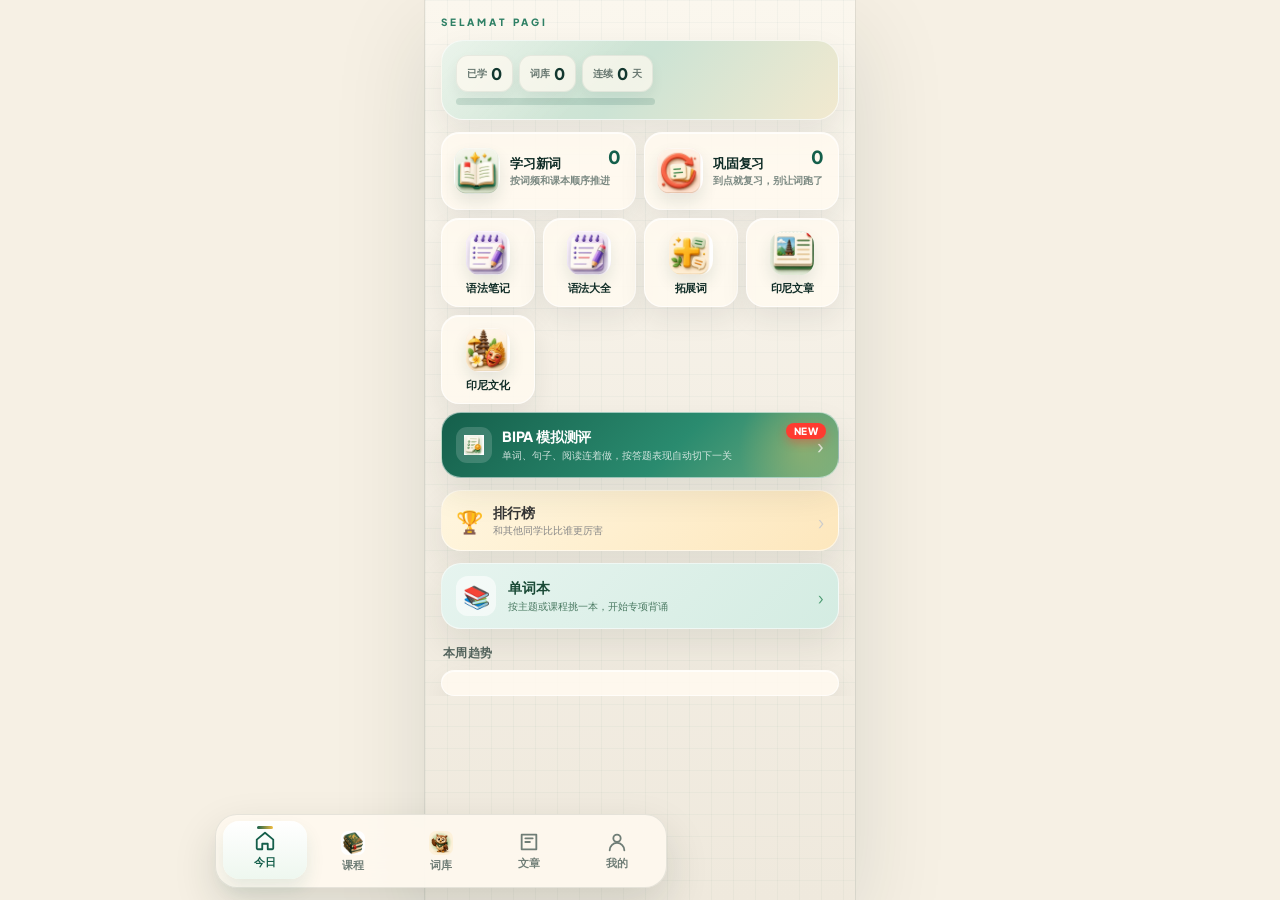
==== commit 067747ac: "feat: 语法大全(可搜索语法知识库)" ====
--- a/index.html
+++ b/index.html
@@ -35,175 +35,175 @@
 <script src="https://cdn.jsdelivr.net/npm/vue@3/dist/vue.global.prod.js"></script>
 <script src="https://cdn.jsdelivr.net/npm/vant@4/lib/vant.min.js"></script>
 <script>(function(){var p=localStorage.getItem('dark_mode')||'auto';if(p==='on'||(p==='auto'&&matchMedia('(prefers-color-scheme:dark)').matches))document.documentElement.setAttribute('data-theme','dark')})()</script>
-  <script type="module" crossorigin>(function(){const e=document.createElement("link").relList;if(e&&e.supports&&e.supports("modulepreload"))return;for(const i of document.querySelectorAll('link[rel="modulepreload"]'))s(i);new MutationObserver(i=>{for(const o of i)if(o.type==="childList")for(const r of o.addedNodes)r.tagName==="LINK"&&r.rel==="modulepreload"&&s(r)}).observe(document,{childList:!0,subtree:!0});function t(i){const o={};return i.integrity&&(o.integrity=i.integrity),i.referrerPolicy&&(o.referrerPolicy=i.referrerPolicy),i.crossOrigin==="use-credentials"?o.credentials="include":i.crossOrigin==="anonymous"?o.credentials="omit":o.credentials="same-origin",o}function s(i){if(i.ep)return;i.ep=!0;const o=t(i);fetch(i.href,o)}})();const f={sb:null,currentUser:null,profile:{daily_new_words:10,daily_review_limit:100,display_name:null},_sfRegion:"",_sfCategory:"nature",_editGender:null,wordsOffset:0};function Ke(n){if(n===void 0)throw new ReferenceError("this hasn't been initialised - super() hasn't been called");return n}function Ia(n,e){n.prototype=Object.create(e.prototype),n.prototype.constructor=n,n.__proto__=e}/*!
+  <script type="module" crossorigin>(function(){const e=document.createElement("link").relList;if(e&&e.supports&&e.supports("modulepreload"))return;for(const s of document.querySelectorAll('link[rel="modulepreload"]'))i(s);new MutationObserver(s=>{for(const o of s)if(o.type==="childList")for(const r of o.addedNodes)r.tagName==="LINK"&&r.rel==="modulepreload"&&i(r)}).observe(document,{childList:!0,subtree:!0});function t(s){const o={};return s.integrity&&(o.integrity=s.integrity),s.referrerPolicy&&(o.referrerPolicy=s.referrerPolicy),s.crossOrigin==="use-credentials"?o.credentials="include":s.crossOrigin==="anonymous"?o.credentials="omit":o.credentials="same-origin",o}function i(s){if(s.ep)return;s.ep=!0;const o=t(s);fetch(s.href,o)}})();const u={sb:null,currentUser:null,profile:{daily_new_words:10,daily_review_limit:100,display_name:null},_sfRegion:"",_sfCategory:"nature",_editGender:null,wordsOffset:0};function Ke(n){if(n===void 0)throw new ReferenceError("this hasn't been initialised - super() hasn't been called");return n}function Ra(n,e){n.prototype=Object.create(e.prototype),n.prototype.constructor=n,n.__proto__=e}/*!
  * GSAP 3.15.0
  * https://gsap.com
  *
  * @license Copyright 2008-2026, GreenSock. All rights reserved.
  * Subject to the terms at https://gsap.com/standard-license
  * @author: Jack Doyle, jack@greensock.com
-*/var Ie={autoSleep:120,force3D:"auto",nullTargetWarn:1,units:{lineHeight:""}},Nn={duration:.5,overwrite:!1,delay:0},Er,ae,V,Re=1e8,W=1/Re,Ws=Math.PI*2,sd=Ws/4,rd=0,Ca=Math.sqrt,od=Math.cos,ad=Math.sin,re=function(e){return typeof e=="string"},Z=function(e){return typeof e=="function"},Ze=function(e){return typeof e=="number"},Ir=function(e){return typeof e>"u"},Ve=function(e){return typeof e=="object"},pe=function(e){return e!==!1},Cr=function(){return typeof window<"u"},yi=function(e){return Z(e)||re(e)},Ba=typeof ArrayBuffer=="function"&&ArrayBuffer.isView||function(){},ce=Array.isArray,ld=/random\([^)]+\)/g,cd=/,\s*/g,Yo=/(?:-?\.?\d|\.)+/gi,La=/[-+=.]*\d+[.e\-+]*\d*[e\-+]*\d*/g,qt=/[-+=.]*\d+[.e-]*\d*[a-z%]*/g,Bs=/[-+=.]*\d+\.?\d*(?:e-|e\+)?\d*/gi,Ma=/[+-]=-?[.\d]+/,dd=/[^,'"\[\]\s]+/gi,ud=/^[+\-=e\s\d]*\d+[.\d]*([a-z]*|%)\s*$/i,X,We,Us,Br,Le={},Di={},Aa,Pa=function(e){return(Di=Qt(e,Le))&&ye},Lr=function(e,t){return console.warn("Invalid property",e,"set to",t,"Missing plugin? gsap.registerPlugin()")},qn=function(e,t){return!t&&console.warn(e)},Ra=function(e,t){return e&&(Le[e]=t)&&Di&&(Di[e]=t)||Le},jn=function(){return 0},fd={suppressEvents:!0,isStart:!0,kill:!1},xi={suppressEvents:!0,kill:!1},md={suppressEvents:!0},Mr={},at=[],Hs={},Oa,xe={},Ls={},Xo=30,ki=[],Ar="",Pr=function(e){var t=e[0],s,i;if(Ve(t)||Z(t)||(e=[e]),!(s=(t._gsap||{}).harness)){for(i=ki.length;i--&&!ki[i].targetTest(t););s=ki[i]}for(i=e.length;i--;)e[i]&&(e[i]._gsap||(e[i]._gsap=new sl(e[i],s)))||e.splice(i,1);return e},$t=function(e){return e._gsap||Pr(Oe(e))[0]._gsap},Da=function(e,t,s){return(s=e[t])&&Z(s)?e[t]():Ir(s)&&e.getAttribute&&e.getAttribute(t)||s},he=function(e,t){return(e=e.split(",")).forEach(t)||e},Q=function(e){return Math.round(e*1e5)/1e5||0},Y=function(e){return Math.round(e*1e7)/1e7||0},Ft=function(e,t){var s=t.charAt(0),i=parseFloat(t.substr(2));return e=parseFloat(e),s==="+"?e+i:s==="-"?e-i:s==="*"?e*i:e/i},pd=function(e,t){for(var s=t.length,i=0;e.indexOf(t[i])<0&&++i<s;);return i<s},zi=function(){var e=at.length,t=at.slice(0),s,i;for(Hs={},at.length=0,s=0;s<e;s++)i=t[s],i&&i._lazy&&(i.render(i._lazy[0],i._lazy[1],!0)._lazy=0)},Rr=function(e){return!!(e._initted||e._startAt||e.add)},za=function(e,t,s,i){at.length&&!ae&&zi(),e.render(t,s,!!(ae&&t<0&&Rr(e))),at.length&&!ae&&zi()},Na=function(e){var t=parseFloat(e);return(t||t===0)&&(e+"").match(dd).length<2?t:re(e)?e.trim():e},qa=function(e){return e},Me=function(e,t){for(var s in t)s in e||(e[s]=t[s]);return e},hd=function(e){return function(t,s){for(var i in s)i in t||i==="duration"&&e||i==="ease"||(t[i]=s[i])}},Qt=function(e,t){for(var s in t)e[s]=t[s];return e},Ko=function n(e,t){for(var s in t)s!=="__proto__"&&s!=="constructor"&&s!=="prototype"&&(e[s]=Ve(t[s])?n(e[s]||(e[s]={}),t[s]):t[s]);return e},Ni=function(e,t){var s={},i;for(i in e)i in t||(s[i]=e[i]);return s},Cn=function(e){var t=e.parent||X,s=e.keyframes?hd(ce(e.keyframes)):Me;if(pe(e.inherit))for(;t;)s(e,t.vars.defaults),t=t.parent||t._dp;return e},gd=function(e,t){for(var s=e.length,i=s===t.length;i&&s--&&e[s]===t[s];);return s<0},ja=function(e,t,s,i,o){var r=e[i],a;if(o)for(a=t[o];r&&r[o]>a;)r=r._prev;return r?(t._next=r._next,r._next=t):(t._next=e[s],e[s]=t),t._next?t._next._prev=t:e[i]=t,t._prev=r,t.parent=t._dp=e,t},rs=function(e,t,s,i){s===void 0&&(s="_first"),i===void 0&&(i="_last");var o=t._prev,r=t._next;o?o._next=r:e[s]===t&&(e[s]=r),r?r._prev=o:e[i]===t&&(e[i]=o),t._next=t._prev=t.parent=null},ut=function(e,t){e.parent&&(!t||e.parent.autoRemoveChildren)&&e.parent.remove&&e.parent.remove(e),e._act=0},Et=function(e,t){if(e&&(!t||t._end>e._dur||t._start<0))for(var s=e;s;)s._dirty=1,s=s.parent;return e},vd=function(e){for(var t=e.parent;t&&t.parent;)t._dirty=1,t.totalDuration(),t=t.parent;return e},Fs=function(e,t,s,i){return e._startAt&&(ae?e._startAt.revert(xi):e.vars.immediateRender&&!e.vars.autoRevert||e._startAt.render(t,!0,i))},_d=function n(e){return!e||e._ts&&n(e.parent)},Jo=function(e){return e._repeat?en(e._tTime,e=e.duration()+e._rDelay)*e:0},en=function(e,t){var s=Math.floor(e=Y(e/t));return e&&s===e?s-1:s},qi=function(e,t){return(e-t._start)*t._ts+(t._ts>=0?0:t._dirty?t.totalDuration():t._tDur)},os=function(e){return e._end=Y(e._start+(e._tDur/Math.abs(e._ts||e._rts||W)||0))},as=function(e,t){var s=e._dp;return s&&s.smoothChildTiming&&e._ts&&(e._start=Y(s._time-(e._ts>0?t/e._ts:((e._dirty?e.totalDuration():e._tDur)-t)/-e._ts)),os(e),s._dirty||Et(s,e)),e},Wa=function(e,t){var s;if((t._time||!t._dur&&t._initted||t._start<e._time&&(t._dur||!t.add))&&(s=qi(e.rawTime(),t),(!t._dur||ai(0,t.totalDuration(),s)-t._tTime>W)&&t.render(s,!0)),Et(e,t)._dp&&e._initted&&e._time>=e._dur&&e._ts){if(e._dur<e.duration())for(s=e;s._dp;)s.rawTime()>=0&&s.totalTime(s._tTime),s=s._dp;e._zTime=-W}},Ue=function(e,t,s,i){return t.parent&&ut(t),t._start=Y((Ze(s)?s:s||e!==X?Pe(e,s,t):e._time)+t._delay),t._end=Y(t._start+(t.totalDuration()/Math.abs(t.timeScale())||0)),ja(e,t,"_first","_last",e._sort?"_start":0),Vs(t)||(e._recent=t),i||Wa(e,t),e._ts<0&&as(e,e._tTime),e},Ua=function(e,t){return(Le.ScrollTrigger||Lr("scrollTrigger",t))&&Le.ScrollTrigger.create(t,e)},Ha=function(e,t,s,i,o){if(Dr(e,t,o),!e._initted)return 1;if(!s&&e._pt&&!ae&&(e._dur&&e.vars.lazy!==!1||!e._dur&&e.vars.lazy)&&Oa!==Te.frame)return at.push(e),e._lazy=[o,i],1},yd=function n(e){var t=e.parent;return t&&t._ts&&t._initted&&!t._lock&&(t.rawTime()<0||n(t))},Vs=function(e){var t=e.data;return t==="isFromStart"||t==="isStart"},wd=function(e,t,s,i){var o=e.ratio,r=t<0||!t&&(!e._start&&yd(e)&&!(!e._initted&&Vs(e))||(e._ts<0||e._dp._ts<0)&&!Vs(e))?0:1,a=e._rDelay,c=0,l,d,u;if(a&&e._repeat&&(c=ai(0,e._tDur,t),d=en(c,a),e._yoyo&&d&1&&(r=1-r),d!==en(e._tTime,a)&&(o=1-r,e.vars.repeatRefresh&&e._initted&&e.invalidate())),r!==o||ae||i||e._zTime===W||!t&&e._zTime){if(!e._initted&&Ha(e,t,i,s,c))return;for(u=e._zTime,e._zTime=t||(s?W:0),s||(s=t&&!u),e.ratio=r,e._from&&(r=1-r),e._time=0,e._tTime=c,l=e._pt;l;)l.r(r,l.d),l=l._next;t<0&&Fs(e,t,s,!0),e._onUpdate&&!s&&$e(e,"onUpdate"),c&&e._repeat&&!s&&e.parent&&$e(e,"onRepeat"),(t>=e._tDur||t<0)&&e.ratio===r&&(r&&ut(e,1),!s&&!ae&&($e(e,r?"onComplete":"onReverseComplete",!0),e._prom&&e._prom()))}else e._zTime||(e._zTime=t)},bd=function(e,t,s){var i;if(s>t)for(i=e._first;i&&i._start<=s;){if(i.data==="isPause"&&i._start>t)return i;i=i._next}else for(i=e._last;i&&i._start>=s;){if(i.data==="isPause"&&i._start<t)return i;i=i._prev}},tn=function(e,t,s,i){var o=e._repeat,r=Y(t)||0,a=e._tTime/e._tDur;return a&&!i&&(e._time*=r/e._dur),e._dur=r,e._tDur=o?o<0?1e10:Y(r*(o+1)+e._rDelay*o):r,a>0&&!i&&as(e,e._tTime=e._tDur*a),e.parent&&os(e),s||Et(e.parent,e),e},Zo=function(e){return e instanceof fe?Et(e):tn(e,e._dur)},Sd={_start:0,endTime:jn,totalDuration:jn},Pe=function n(e,t,s){var i=e.labels,o=e._recent||Sd,r=e.duration()>=Re?o.endTime(!1):e._dur,a,c,l;return re(t)&&(isNaN(t)||t in i)?(c=t.charAt(0),l=t.substr(-1)==="%",a=t.indexOf("="),c==="<"||c===">"?(a>=0&&(t=t.replace(/=/,"")),(c==="<"?o._start:o.endTime(o._repeat>=0))+(parseFloat(t.substr(1))||0)*(l?(a<0?o:s).totalDuration()/100:1)):a<0?(t in i||(i[t]=r),i[t]):(c=parseFloat(t.charAt(a-1)+t.substr(a+1)),l&&s&&(c=c/100*(ce(s)?s[0]:s).totalDuration()),a>1?n(e,t.substr(0,a-1),s)+c:r+c)):t==null?r:+t},Bn=function(e,t,s){var i=Ze(t[1]),o=(i?2:1)+(e<2?0:1),r=t[o],a,c;if(i&&(r.duration=t[1]),r.parent=s,e){for(a=r,c=s;c&&!("immediateRender"in a);)a=c.vars.defaults||{},c=pe(c.vars.inherit)&&c.parent;r.immediateRender=pe(a.immediateRender),e<2?r.runBackwards=1:r.startAt=t[o-1]}return new te(t[0],r,t[o+1])},gt=function(e,t){return e||e===0?t(e):t},ai=function(e,t,s){return s<e?e:s>t?t:s},le=function(e,t){return!re(e)||!(t=ud.exec(e))?"":t[1]},xd=function(e,t,s){return gt(s,function(i){return ai(e,t,i)})},Gs=[].slice,Fa=function(e,t){return e&&Ve(e)&&"length"in e&&(!t&&!e.length||e.length-1 in e&&Ve(e[0]))&&!e.nodeType&&e!==We},kd=function(e,t,s){return s===void 0&&(s=[]),e.forEach(function(i){var o;return re(i)&&!t||Fa(i,1)?(o=s).push.apply(o,Oe(i)):s.push(i)})||s},Oe=function(e,t,s){return V&&!t&&V.selector?V.selector(e):re(e)&&!s&&(Us||!nn())?Gs.call((t||Br).querySelectorAll(e),0):ce(e)?kd(e,s):Fa(e)?Gs.call(e,0):e?[e]:[]},Ys=function(e){return e=Oe(e)[0]||qn("Invalid scope")||{},function(t){var s=e.current||e.nativeElement||e;return Oe(t,s.querySelectorAll?s:s===e?qn("Invalid scope")||Br.createElement("div"):e)}},Va=function(e){return e.sort(function(){return .5-Math.random()})},Ga=function(e){if(Z(e))return e;var t=Ve(e)?e:{each:e},s=It(t.ease),i=t.from||0,o=parseFloat(t.base)||0,r={},a=i>0&&i<1,c=isNaN(i)||a,l=t.axis,d=i,u=i;return re(i)?d=u={center:.5,edges:.5,end:1}[i]||0:!a&&c&&(d=i[0],u=i[1]),function(p,h,v){var m=(v||t).length,w=r[m],b,x,k,T,y,E,$,g,S;if(!w){if(S=t.grid==="auto"?0:(t.grid||[1,Re])[1],!S){for($=-Re;$<($=v[S++].getBoundingClientRect().left)&&S<m;);S<m&&S--}for(w=r[m]=[],b=c?Math.min(S,m)*d-.5:i%S,x=S===Re?0:c?m*u/S-.5:i/S|0,$=0,g=Re,E=0;E<m;E++)k=E%S-b,T=x-(E/S|0),w[E]=y=l?Math.abs(l==="y"?T:k):Ca(k*k+T*T),y>$&&($=y),y<g&&(g=y);i==="random"&&Va(w),w.max=$-g,w.min=g,w.v=m=(parseFloat(t.amount)||parseFloat(t.each)*(S>m?m-1:l?l==="y"?m/S:S:Math.max(S,m/S))||0)*(i==="edges"?-1:1),w.b=m<0?o-m:o,w.u=le(t.amount||t.each)||0,s=s&&m<0?Dd(s):s}return m=(w[p]-w.min)/w.max||0,Y(w.b+(s?s(m):m)*w.v)+w.u}},Xs=function(e){var t=Math.pow(10,((e+"").split(".")[1]||"").length);return function(s){var i=Y(Math.round(parseFloat(s)/e)*e*t);return(i-i%1)/t+(Ze(s)?0:le(s))}},Ya=function(e,t){var s=ce(e),i,o;return!s&&Ve(e)&&(i=s=e.radius||Re,e.values?(e=Oe(e.values),(o=!Ze(e[0]))&&(i*=i)):e=Xs(e.increment)),gt(t,s?Z(e)?function(r){return o=e(r),Math.abs(o-r)<=i?o:r}:function(r){for(var a=parseFloat(o?r.x:r),c=parseFloat(o?r.y:0),l=Re,d=0,u=e.length,p,h;u--;)o?(p=e[u].x-a,h=e[u].y-c,p=p*p+h*h):p=Math.abs(e[u]-a),p<l&&(l=p,d=u);return d=!i||l<=i?e[d]:r,o||d===r||Ze(r)?d:d+le(r)}:Xs(e))},Xa=function(e,t,s,i){return gt(ce(e)?!t:s===!0?!!(s=0):!i,function(){return ce(e)?e[~~(Math.random()*e.length)]:(s=s||1e-5)&&(i=s<1?Math.pow(10,(s+"").length-2):1)&&Math.floor(Math.round((e-s/2+Math.random()*(t-e+s*.99))/s)*s*i)/i})},Td=function(){for(var e=arguments.length,t=new Array(e),s=0;s<e;s++)t[s]=arguments[s];return function(i){return t.reduce(function(o,r){return r(o)},i)}},$d=function(e,t){return function(s){return e(parseFloat(s))+(t||le(s))}},Ed=function(e,t,s){return Ja(e,t,0,1,s)},Ka=function(e,t,s){return gt(s,function(i){return e[~~t(i)]})},Id=function n(e,t,s){var i=t-e;return ce(e)?Ka(e,n(0,e.length),t):gt(s,function(o){return(i+(o-e)%i)%i+e})},Cd=function n(e,t,s){var i=t-e,o=i*2;return ce(e)?Ka(e,n(0,e.length-1),t):gt(s,function(r){return r=(o+(r-e)%o)%o||0,e+(r>i?o-r:r)})},Wn=function(e){return e.replace(ld,function(t){var s=t.indexOf("[")+1,i=t.substring(s||7,s?t.indexOf("]"):t.length-1).split(cd);return Xa(s?i:+i[0],s?0:+i[1],+i[2]||1e-5)})},Ja=function(e,t,s,i,o){var r=t-e,a=i-s;return gt(o,function(c){return s+((c-e)/r*a||0)})},Bd=function n(e,t,s,i){var o=isNaN(e+t)?0:function(h){return(1-h)*e+h*t};if(!o){var r=re(e),a={},c,l,d,u,p;if(s===!0&&(i=1)&&(s=null),r)e={p:e},t={p:t};else if(ce(e)&&!ce(t)){for(d=[],u=e.length,p=u-2,l=1;l<u;l++)d.push(n(e[l-1],e[l]));u--,o=function(v){v*=u;var m=Math.min(p,~~v);return d[m](v-m)},s=t}else i||(e=Qt(ce(e)?[]:{},e));if(!d){for(c in t)Or.call(a,e,c,"get",t[c]);o=function(v){return qr(v,a)||(r?e.p:e)}}}return gt(s,o)},Qo=function(e,t,s){var i=e.labels,o=Re,r,a,c;for(r in i)a=i[r]-t,a<0==!!s&&a&&o>(a=Math.abs(a))&&(c=r,o=a);return c},$e=function(e,t,s){var i=e.vars,o=i[t],r=V,a=e._ctx,c,l,d;if(o)return c=i[t+"Params"],l=i.callbackScope||e,s&&at.length&&zi(),a&&(V=a),d=c?o.apply(l,c):o.call(l),V=r,d},xn=function(e){return ut(e),e.scrollTrigger&&e.scrollTrigger.kill(!!ae),e.progress()<1&&$e(e,"onInterrupt"),e},jt,Za=[],Qa=function(e){if(e)if(e=!e.name&&e.default||e,Cr()||e.headless){var t=e.name,s=Z(e),i=t&&!s&&e.init?function(){this._props=[]}:e,o={init:jn,render:qr,add:Or,kill:Gd,modifier:Vd,rawVars:0},r={targetTest:0,get:0,getSetter:Nr,aliases:{},register:0};if(nn(),e!==i){if(xe[t])return;Me(i,Me(Ni(e,o),r)),Qt(i.prototype,Qt(o,Ni(e,r))),xe[i.prop=t]=i,e.targetTest&&(ki.push(i),Mr[t]=1),t=(t==="css"?"CSS":t.charAt(0).toUpperCase()+t.substr(1))+"Plugin"}Ra(t,i),e.register&&e.register(ye,i,ge)}else Za.push(e)},j=255,kn={aqua:[0,j,j],lime:[0,j,0],silver:[192,192,192],black:[0,0,0],maroon:[128,0,0],teal:[0,128,128],blue:[0,0,j],navy:[0,0,128],white:[j,j,j],olive:[128,128,0],yellow:[j,j,0],orange:[j,165,0],gray:[128,128,128],purple:[128,0,128],green:[0,128,0],red:[j,0,0],pink:[j,192,203],cyan:[0,j,j],transparent:[j,j,j,0]},Ms=function(e,t,s){return e+=e<0?1:e>1?-1:0,(e*6<1?t+(s-t)*e*6:e<.5?s:e*3<2?t+(s-t)*(2/3-e)*6:t)*j+.5|0},el=function(e,t,s){var i=e?Ze(e)?[e>>16,e>>8&j,e&j]:0:kn.black,o,r,a,c,l,d,u,p,h,v;if(!i){if(e.substr(-1)===","&&(e=e.substr(0,e.length-1)),kn[e])i=kn[e];else if(e.charAt(0)==="#"){if(e.length<6&&(o=e.charAt(1),r=e.charAt(2),a=e.charAt(3),e="#"+o+o+r+r+a+a+(e.length===5?e.charAt(4)+e.charAt(4):"")),e.length===9)return i=parseInt(e.substr(1,6),16),[i>>16,i>>8&j,i&j,parseInt(e.substr(7),16)/255];e=parseInt(e.substr(1),16),i=[e>>16,e>>8&j,e&j]}else if(e.substr(0,3)==="hsl"){if(i=v=e.match(Yo),!t)c=+i[0]%360/360,l=+i[1]/100,d=+i[2]/100,r=d<=.5?d*(l+1):d+l-d*l,o=d*2-r,i.length>3&&(i[3]*=1),i[0]=Ms(c+1/3,o,r),i[1]=Ms(c,o,r),i[2]=Ms(c-1/3,o,r);else if(~e.indexOf("="))return i=e.match(La),s&&i.length<4&&(i[3]=1),i}else i=e.match(Yo)||kn.transparent;i=i.map(Number)}return t&&!v&&(o=i[0]/j,r=i[1]/j,a=i[2]/j,u=Math.max(o,r,a),p=Math.min(o,r,a),d=(u+p)/2,u===p?c=l=0:(h=u-p,l=d>.5?h/(2-u-p):h/(u+p),c=u===o?(r-a)/h+(r<a?6:0):u===r?(a-o)/h+2:(o-r)/h+4,c*=60),i[0]=~~(c+.5),i[1]=~~(l*100+.5),i[2]=~~(d*100+.5)),s&&i.length<4&&(i[3]=1),i},tl=function(e){var t=[],s=[],i=-1;return e.split(lt).forEach(function(o){var r=o.match(qt)||[];t.push.apply(t,r),s.push(i+=r.length+1)}),t.c=s,t},ea=function(e,t,s){var i="",o=(e+i).match(lt),r=t?"hsla(":"rgba(",a=0,c,l,d,u;if(!o)return e;if(o=o.map(function(p){return(p=el(p,t,1))&&r+(t?p[0]+","+p[1]+"%,"+p[2]+"%,"+p[3]:p.join(","))+")"}),s&&(d=tl(e),c=s.c,c.join(i)!==d.c.join(i)))for(l=e.replace(lt,"1").split(qt),u=l.length-1;a<u;a++)i+=l[a]+(~c.indexOf(a)?o.shift()||r+"0,0,0,0)":(d.length?d:o.length?o:s).shift());if(!l)for(l=e.split(lt),u=l.length-1;a<u;a++)i+=l[a]+o[a];return i+l[u]},lt=function(){var n="(?:\\b(?:(?:rgb|rgba|hsl|hsla)\\(.+?\\))|\\B#(?:[0-9a-f]{3,4}){1,2}\\b",e;for(e in kn)n+="|"+e+"\\b";return new RegExp(n+")","gi")}(),Ld=/hsl[a]?\(/,nl=function(e){var t=e.join(" "),s;if(lt.lastIndex=0,lt.test(t))return s=Ld.test(t),e[1]=ea(e[1],s),e[0]=ea(e[0],s,tl(e[1])),!0},Un,Te=function(){var n=Date.now,e=500,t=33,s=n(),i=s,o=1e3/240,r=o,a=[],c,l,d,u,p,h,v=function m(w){var b=n()-i,x=w===!0,k,T,y,E;if((b>e||b<0)&&(s+=b-t),i+=b,y=i-s,k=y-r,(k>0||x)&&(E=++u.frame,p=y-u.time*1e3,u.time=y=y/1e3,r+=k+(k>=o?4:o-k),T=1),x||(c=l(m)),T)for(h=0;h<a.length;h++)a[h](y,p,E,w)};return u={time:0,frame:0,tick:function(){v(!0)},deltaRatio:function(w){return p/(1e3/(w||60))},wake:function(){Aa&&(!Us&&Cr()&&(We=Us=window,Br=We.document||{},Le.gsap=ye,(We.gsapVersions||(We.gsapVersions=[])).push(ye.version),Pa(Di||We.GreenSockGlobals||!We.gsap&&We||{}),Za.forEach(Qa)),d=typeof requestAnimationFrame<"u"&&requestAnimationFrame,c&&u.sleep(),l=d||function(w){return setTimeout(w,r-u.time*1e3+1|0)},Un=1,v(2))},sleep:function(){(d?cancelAnimationFrame:clearTimeout)(c),Un=0,l=jn},lagSmoothing:function(w,b){e=w||1/0,t=Math.min(b||33,e)},fps:function(w){o=1e3/(w||240),r=u.time*1e3+o},add:function(w,b,x){var k=b?function(T,y,E,$){w(T,y,E,$),u.remove(k)}:w;return u.remove(w),a[x?"unshift":"push"](k),nn(),k},remove:function(w,b){~(b=a.indexOf(w))&&a.splice(b,1)&&h>=b&&h--},_listeners:a},u}(),nn=function(){return!Un&&Te.wake()},R={},Md=/^[\d.\-M][\d.\-,\s]/,Ad=/["']/g,Pd=function(e){for(var t={},s=e.substr(1,e.length-3).split(":"),i=s[0],o=1,r=s.length,a,c,l;o<r;o++)c=s[o],a=o!==r-1?c.lastIndexOf(","):c.length,l=c.substr(0,a),t[i]=isNaN(l)?l.replace(Ad,"").trim():+l,i=c.substr(a+1).trim();return t},Rd=function(e){var t=e.indexOf("(")+1,s=e.indexOf(")"),i=e.indexOf("(",t);return e.substring(t,~i&&i<s?e.indexOf(")",s+1):s)},Od=function(e){var t=(e+"").split("("),s=R[t[0]];return s&&t.length>1&&s.config?s.config.apply(null,~e.indexOf("{")?[Pd(t[1])]:Rd(e).split(",").map(Na)):R._CE&&Md.test(e)?R._CE("",e):s},Dd=function(e){return function(t){return 1-e(1-t)}},It=function(e,t){return e&&(Z(e)?e:R[e]||Od(e))||t},At=function(e,t,s,i){s===void 0&&(s=function(c){return 1-t(1-c)}),i===void 0&&(i=function(c){return c<.5?t(c*2)/2:1-t((1-c)*2)/2});var o={easeIn:t,easeOut:s,easeInOut:i},r;return he(e,function(a){R[a]=Le[a]=o,R[r=a.toLowerCase()]=s;for(var c in o)R[r+(c==="easeIn"?".in":c==="easeOut"?".out":".inOut")]=R[a+"."+c]=o[c]}),o},il=function(e){return function(t){return t<.5?(1-e(1-t*2))/2:.5+e((t-.5)*2)/2}},As=function n(e,t,s){var i=t>=1?t:1,o=(s||(e?.3:.45))/(t<1?t:1),r=o/Ws*(Math.asin(1/i)||0),a=function(d){return d===1?1:i*Math.pow(2,-10*d)*ad((d-r)*o)+1},c=e==="out"?a:e==="in"?function(l){return 1-a(1-l)}:il(a);return o=Ws/o,c.config=function(l,d){return n(e,l,d)},c},Ps=function n(e,t){t===void 0&&(t=1.70158);var s=function(r){return r?--r*r*((t+1)*r+t)+1:0},i=e==="out"?s:e==="in"?function(o){return 1-s(1-o)}:il(s);return i.config=function(o){return n(e,o)},i};he("Linear,Quad,Cubic,Quart,Quint,Strong",function(n,e){var t=e<5?e+1:e;At(n+",Power"+(t-1),e?function(s){return Math.pow(s,t)}:function(s){return s},function(s){return 1-Math.pow(1-s,t)},function(s){return s<.5?Math.pow(s*2,t)/2:1-Math.pow((1-s)*2,t)/2})});R.Linear.easeNone=R.none=R.Linear.easeIn;At("Elastic",As("in"),As("out"),As());(function(n,e){var t=1/e,s=2*t,i=2.5*t,o=function(a){return a<t?n*a*a:a<s?n*Math.pow(a-1.5/e,2)+.75:a<i?n*(a-=2.25/e)*a+.9375:n*Math.pow(a-2.625/e,2)+.984375};At("Bounce",function(r){return 1-o(1-r)},o)})(7.5625,2.75);At("Expo",function(n){return Math.pow(2,10*(n-1))*n+n*n*n*n*n*n*(1-n)});At("Circ",function(n){return-(Ca(1-n*n)-1)});At("Sine",function(n){return n===1?1:-od(n*sd)+1});At("Back",Ps("in"),Ps("out"),Ps());R.SteppedEase=R.steps=Le.SteppedEase={config:function(e,t){e===void 0&&(e=1);var s=1/e,i=e+(t?0:1),o=t?1:0,r=1-W;return function(a){return((i*ai(0,r,a)|0)+o)*s}}};Nn.ease=R["quad.out"];he("onComplete,onUpdate,onStart,onRepeat,onReverseComplete,onInterrupt",function(n){return Ar+=n+","+n+"Params,"});var sl=function(e,t){this.id=rd++,e._gsap=this,this.target=e,this.harness=t,this.get=t?t.get:Da,this.set=t?t.getSetter:Nr},Hn=function(){function n(t){this.vars=t,this._delay=+t.delay||0,(this._repeat=t.repeat===1/0?-2:t.repeat||0)&&(this._rDelay=t.repeatDelay||0,this._yoyo=!!t.yoyo||!!t.yoyoEase),this._ts=1,tn(this,+t.duration,1,1),this.data=t.data,V&&(this._ctx=V,V.data.push(this)),Un||Te.wake()}var e=n.prototype;return e.delay=function(s){return s||s===0?(this.parent&&this.parent.smoothChildTiming&&this.startTime(this._start+s-this._delay),this._delay=s,this):this._delay},e.duration=function(s){return arguments.length?this.totalDuration(this._repeat>0?s+(s+this._rDelay)*this._repeat:s):this.totalDuration()&&this._dur},e.totalDuration=function(s){return arguments.length?(this._dirty=0,tn(this,this._repeat<0?s:(s-this._repeat*this._rDelay)/(this._repeat+1))):this._tDur},e.totalTime=function(s,i){if(nn(),!arguments.length)return this._tTime;var o=this._dp;if(o&&o.smoothChildTiming&&this._ts){for(as(this,s),!o._dp||o.parent||Wa(o,this);o&&o.parent;)o.parent._time!==o._start+(o._ts>=0?o._tTime/o._ts:(o.totalDuration()-o._tTime)/-o._ts)&&o.totalTime(o._tTime,!0),o=o.parent;!this.parent&&this._dp.autoRemoveChildren&&(this._ts>0&&s<this._tDur||this._ts<0&&s>0||!this._tDur&&!s)&&Ue(this._dp,this,this._start-this._delay)}return(this._tTime!==s||!this._dur&&!i||this._initted&&Math.abs(this._zTime)===W||!this._initted&&this._dur&&s||!s&&!this._initted&&(this.add||this._ptLookup))&&(this._ts||(this._pTime=s),za(this,s,i)),this},e.time=function(s,i){return arguments.length?this.totalTime(Math.min(this.totalDuration(),s+Jo(this))%(this._dur+this._rDelay)||(s?this._dur:0),i):this._time},e.totalProgress=function(s,i){return arguments.length?this.totalTime(this.totalDuration()*s,i):this.totalDuration()?Math.min(1,this._tTime/this._tDur):this.rawTime()>=0&&this._initted?1:0},e.progress=function(s,i){return arguments.length?this.totalTime(this.duration()*(this._yoyo&&!(this.iteration()&1)?1-s:s)+Jo(this),i):this.duration()?Math.min(1,this._time/this._dur):this.rawTime()>0?1:0},e.iteration=function(s,i){var o=this.duration()+this._rDelay;return arguments.length?this.totalTime(this._time+(s-1)*o,i):this._repeat?en(this._tTime,o)+1:1},e.timeScale=function(s,i){if(!arguments.length)return this._rts===-W?0:this._rts;if(this._rts===s)return this;var o=this.parent&&this._ts?qi(this.parent._time,this):this._tTime;return this._rts=+s||0,this._ts=this._ps||s===-W?0:this._rts,this.totalTime(ai(-Math.abs(this._delay),this.totalDuration(),o),i!==!1),os(this),vd(this)},e.paused=function(s){return arguments.length?(this._ps!==s&&(this._ps=s,s?(this._pTime=this._tTime||Math.max(-this._delay,this.rawTime()),this._ts=this._act=0):(nn(),this._ts=this._rts,this.totalTime(this.parent&&!this.parent.smoothChildTiming?this.rawTime():this._tTime||this._pTime,this.progress()===1&&Math.abs(this._zTime)!==W&&(this._tTime-=W)))),this):this._ps},e.startTime=function(s){if(arguments.length){this._start=Y(s);var i=this.parent||this._dp;return i&&(i._sort||!this.parent)&&Ue(i,this,this._start-this._delay),this}return this._start},e.endTime=function(s){return this._start+(pe(s)?this.totalDuration():this.duration())/Math.abs(this._ts||1)},e.rawTime=function(s){var i=this.parent||this._dp;return i?s&&(!this._ts||this._repeat&&this._time&&this.totalProgress()<1)?this._tTime%(this._dur+this._rDelay):this._ts?qi(i.rawTime(s),this):this._tTime:this._tTime},e.revert=function(s){s===void 0&&(s=md);var i=ae;return ae=s,Rr(this)&&(this.timeline&&this.timeline.revert(s),this.totalTime(-.01,s.suppressEvents)),this.data!=="nested"&&s.kill!==!1&&this.kill(),ae=i,this},e.globalTime=function(s){for(var i=this,o=arguments.length?s:i.rawTime();i;)o=i._start+o/(Math.abs(i._ts)||1),i=i._dp;return!this.parent&&this._sat?this._sat.globalTime(s):o},e.repeat=function(s){return arguments.length?(this._repeat=s===1/0?-2:s,Zo(this)):this._repeat===-2?1/0:this._repeat},e.repeatDelay=function(s){if(arguments.length){var i=this._time;return this._rDelay=s,Zo(this),i?this.time(i):this}return this._rDelay},e.yoyo=function(s){return arguments.length?(this._yoyo=s,this):this._yoyo},e.seek=function(s,i){return this.totalTime(Pe(this,s),pe(i))},e.restart=function(s,i){return this.play().totalTime(s?-this._delay:0,pe(i)),this._dur||(this._zTime=-W),this},e.play=function(s,i){return s!=null&&this.seek(s,i),this.reversed(!1).paused(!1)},e.reverse=function(s,i){return s!=null&&this.seek(s||this.totalDuration(),i),this.reversed(!0).paused(!1)},e.pause=function(s,i){return s!=null&&this.seek(s,i),this.paused(!0)},e.resume=function(){return this.paused(!1)},e.reversed=function(s){return arguments.length?(!!s!==this.reversed()&&this.timeScale(-this._rts||(s?-W:0)),this):this._rts<0},e.invalidate=function(){return this._initted=this._act=0,this._zTime=-W,this},e.isActive=function(){var s=this.parent||this._dp,i=this._start,o;return!!(!s||this._ts&&this._initted&&s.isActive()&&(o=s.rawTime(!0))>=i&&o<this.endTime(!0)-W)},e.eventCallback=function(s,i,o){var r=this.vars;return arguments.length>1?(i?(r[s]=i,o&&(r[s+"Params"]=o),s==="onUpdate"&&(this._onUpdate=i)):delete r[s],this):r[s]},e.then=function(s){var i=this,o=i._prom;return new Promise(function(r){var a=Z(s)?s:qa,c=function(){var d=i.then;i.then=null,o&&o(),Z(a)&&(a=a(i))&&(a.then||a===i)&&(i.then=d),r(a),i.then=d};i._initted&&i.totalProgress()===1&&i._ts>=0||!i._tTime&&i._ts<0?c():i._prom=c})},e.kill=function(){xn(this)},n}();Me(Hn.prototype,{_time:0,_start:0,_end:0,_tTime:0,_tDur:0,_dirty:0,_repeat:0,_yoyo:!1,parent:null,_initted:!1,_rDelay:0,_ts:1,_dp:0,ratio:0,_zTime:-W,_prom:0,_ps:!1,_rts:1});var fe=function(n){Ia(e,n);function e(s,i){var o;return s===void 0&&(s={}),o=n.call(this,s)||this,o.labels={},o.smoothChildTiming=!!s.smoothChildTiming,o.autoRemoveChildren=!!s.autoRemoveChildren,o._sort=pe(s.sortChildren),X&&Ue(s.parent||X,Ke(o),i),s.reversed&&o.reverse(),s.paused&&o.paused(!0),s.scrollTrigger&&Ua(Ke(o),s.scrollTrigger),o}var t=e.prototype;return t.to=function(i,o,r){return Bn(0,arguments,this),this},t.from=function(i,o,r){return Bn(1,arguments,this),this},t.fromTo=function(i,o,r,a){return Bn(2,arguments,this),this},t.set=function(i,o,r){return o.duration=0,o.parent=this,Cn(o).repeatDelay||(o.repeat=0),o.immediateRender=!!o.immediateRender,new te(i,o,Pe(this,r),1),this},t.call=function(i,o,r){return Ue(this,te.delayedCall(0,i,o),r)},t.staggerTo=function(i,o,r,a,c,l,d){return r.duration=o,r.stagger=r.stagger||a,r.onComplete=l,r.onCompleteParams=d,r.parent=this,new te(i,r,Pe(this,c)),this},t.staggerFrom=function(i,o,r,a,c,l,d){return r.runBackwards=1,Cn(r).immediateRender=pe(r.immediateRender),this.staggerTo(i,o,r,a,c,l,d)},t.staggerFromTo=function(i,o,r,a,c,l,d,u){return a.startAt=r,Cn(a).immediateRender=pe(a.immediateRender),this.staggerTo(i,o,a,c,l,d,u)},t.render=function(i,o,r){var a=this._time,c=this._dirty?this.totalDuration():this._tDur,l=this._dur,d=i<=0?0:Y(i),u=this._zTime<0!=i<0&&(this._initted||!l),p,h,v,m,w,b,x,k,T,y,E,$;if(this!==X&&d>c&&i>=0&&(d=c),d!==this._tTime||r||u){if(a!==this._time&&l&&(d+=this._time-a,i+=this._time-a),p=d,T=this._start,k=this._ts,b=!k,u&&(l||(a=this._zTime),(i||!o)&&(this._zTime=i)),this._repeat){if(E=this._yoyo,w=l+this._rDelay,this._repeat<-1&&i<0)return this.totalTime(w*100+i,o,r);if(p=Y(d%w),d===c?(m=this._repeat,p=l):(y=Y(d/w),m=~~y,m&&m===y&&(p=l,m--),p>l&&(p=l)),y=en(this._tTime,w),!a&&this._tTime&&y!==m&&this._tTime-y*w-this._dur<=0&&(y=m),E&&m&1&&(p=l-p,$=1),m!==y&&!this._lock){var g=E&&y&1,S=g===(E&&m&1);if(m<y&&(g=!g),a=g?0:d%l?l:d,this._lock=1,this.render(a||($?0:Y(m*w)),o,!l)._lock=0,this._tTime=d,!o&&this.parent&&$e(this,"onRepeat"),this.vars.repeatRefresh&&!$&&(this.invalidate()._lock=1,y=m),a&&a!==this._time||b!==!this._ts||this.vars.onRepeat&&!this.parent&&!this._act)return this;if(l=this._dur,c=this._tDur,S&&(this._lock=2,a=g?l:-1e-4,this.render(a,!0),this.vars.repeatRefresh&&!$&&this.invalidate()),this._lock=0,!this._ts&&!b)return this}}if(this._hasPause&&!this._forcing&&this._lock<2&&(x=bd(this,Y(a),Y(p)),x&&(d-=p-(p=x._start))),this._tTime=d,this._time=p,this._act=!!k,this._initted||(this._onUpdate=this.vars.onUpdate,this._initted=1,this._zTime=i,a=0),!a&&d&&l&&!o&&!y&&($e(this,"onStart"),this._tTime!==d))return this;if(p>=a&&i>=0)for(h=this._first;h;){if(v=h._next,(h._act||p>=h._start)&&h._ts&&x!==h){if(h.parent!==this)return this.render(i,o,r);if(h.render(h._ts>0?(p-h._start)*h._ts:(h._dirty?h.totalDuration():h._tDur)+(p-h._start)*h._ts,o,r),p!==this._time||!this._ts&&!b){x=0,v&&(d+=this._zTime=-W);break}}h=v}else{h=this._last;for(var B=i<0?i:p;h;){if(v=h._prev,(h._act||B<=h._end)&&h._ts&&x!==h){if(h.parent!==this)return this.render(i,o,r);if(h.render(h._ts>0?(B-h._start)*h._ts:(h._dirty?h.totalDuration():h._tDur)+(B-h._start)*h._ts,o,r||ae&&Rr(h)),p!==this._time||!this._ts&&!b){x=0,v&&(d+=this._zTime=B?-W:W);break}}h=v}}if(x&&!o&&(this.pause(),x.render(p>=a?0:-W)._zTime=p>=a?1:-1,this._ts))return this._start=T,os(this),this.render(i,o,r);this._onUpdate&&!o&&$e(this,"onUpdate",!0),(d===c&&this._tTime>=this.totalDuration()||!d&&a)&&(T===this._start||Math.abs(k)!==Math.abs(this._ts))&&(this._lock||((i||!l)&&(d===c&&this._ts>0||!d&&this._ts<0)&&ut(this,1),!o&&!(i<0&&!a)&&(d||a||!c)&&($e(this,d===c&&i>=0?"onComplete":"onReverseComplete",!0),this._prom&&!(d<c&&this.timeScale()>0)&&this._prom())))}return this},t.add=function(i,o){var r=this;if(Ze(o)||(o=Pe(this,o,i)),!(i instanceof Hn)){if(ce(i))return i.forEach(function(a){return r.add(a,o)}),this;if(re(i))return this.addLabel(i,o);if(Z(i))i=te.delayedCall(0,i);else return this}return this!==i?Ue(this,i,o):this},t.getChildren=function(i,o,r,a){i===void 0&&(i=!0),o===void 0&&(o=!0),r===void 0&&(r=!0),a===void 0&&(a=-Re);for(var c=[],l=this._first;l;)l._start>=a&&(l instanceof te?o&&c.push(l):(r&&c.push(l),i&&c.push.apply(c,l.getChildren(!0,o,r)))),l=l._next;return c},t.getById=function(i){for(var o=this.getChildren(1,1,1),r=o.length;r--;)if(o[r].vars.id===i)return o[r]},t.remove=function(i){return re(i)?this.removeLabel(i):Z(i)?this.killTweensOf(i):(i.parent===this&&rs(this,i),i===this._recent&&(this._recent=this._last),Et(this))},t.totalTime=function(i,o){return arguments.length?(this._forcing=1,!this._dp&&this._ts&&(this._start=Y(Te.time-(this._ts>0?i/this._ts:(this.totalDuration()-i)/-this._ts))),n.prototype.totalTime.call(this,i,o),this._forcing=0,this):this._tTime},t.addLabel=function(i,o){return this.labels[i]=Pe(this,o),this},t.removeLabel=function(i){return delete this.labels[i],this},t.addPause=function(i,o,r){var a=te.delayedCall(0,o||jn,r);return a.data="isPause",this._hasPause=1,Ue(this,a,Pe(this,i))},t.removePause=function(i){var o=this._first;for(i=Pe(this,i);o;)o._start===i&&o.data==="isPause"&&ut(o),o=o._next},t.killTweensOf=function(i,o,r){for(var a=this.getTweensOf(i,r),c=a.length;c--;)it!==a[c]&&a[c].kill(i,o);return this},t.getTweensOf=function(i,o){for(var r=[],a=Oe(i),c=this._first,l=Ze(o),d;c;)c instanceof te?pd(c._targets,a)&&(l?(!it||c._initted&&c._ts)&&c.globalTime(0)<=o&&c.globalTime(c.totalDuration())>o:!o||c.isActive())&&r.push(c):(d=c.getTweensOf(a,o)).length&&r.push.apply(r,d),c=c._next;return r},t.tweenTo=function(i,o){o=o||{};var r=this,a=Pe(r,i),c=o,l=c.startAt,d=c.onStart,u=c.onStartParams,p=c.immediateRender,h,v=te.to(r,Me({ease:o.ease||"none",lazy:!1,immediateRender:!1,time:a,overwrite:"auto",duration:o.duration||Math.abs((a-(l&&"time"in l?l.time:r._time))/r.timeScale())||W,onStart:function(){if(r.pause(),!h){var w=o.duration||Math.abs((a-(l&&"time"in l?l.time:r._time))/r.timeScale());v._dur!==w&&tn(v,w,0,1).render(v._time,!0,!0),h=1}d&&d.apply(v,u||[])}},o));return p?v.render(0):v},t.tweenFromTo=function(i,o,r){return this.tweenTo(o,Me({startAt:{time:Pe(this,i)}},r))},t.recent=function(){return this._recent},t.nextLabel=function(i){return i===void 0&&(i=this._time),Qo(this,Pe(this,i))},t.previousLabel=function(i){return i===void 0&&(i=this._time),Qo(this,Pe(this,i),1)},t.currentLabel=function(i){return arguments.length?this.seek(i,!0):this.previousLabel(this._time+W)},t.shiftChildren=function(i,o,r){r===void 0&&(r=0);var a=this._first,c=this.labels,l;for(i=Y(i);a;)a._start>=r&&(a._start+=i,a._end+=i),a=a._next;if(o)for(l in c)c[l]>=r&&(c[l]+=i);return Et(this)},t.invalidate=function(i){var o=this._first;for(this._lock=0;o;)o.invalidate(i),o=o._next;return n.prototype.invalidate.call(this,i)},t.clear=function(i){i===void 0&&(i=!0);for(var o=this._first,r;o;)r=o._next,this.remove(o),o=r;return this._dp&&(this._time=this._tTime=this._pTime=0),i&&(this.labels={}),Et(this)},t.totalDuration=function(i){var o=0,r=this,a=r._last,c=Re,l,d,u;if(arguments.length)return r.timeScale((r._repeat<0?r.duration():r.totalDuration())/(r.reversed()?-i:i));if(r._dirty){for(u=r.parent;a;)l=a._prev,a._dirty&&a.totalDuration(),d=a._start,d>c&&r._sort&&a._ts&&!r._lock?(r._lock=1,Ue(r,a,d-a._delay,1)._lock=0):c=d,d<0&&a._ts&&(o-=d,(!u&&!r._dp||u&&u.smoothChildTiming)&&(r._start+=Y(d/r._ts),r._time-=d,r._tTime-=d),r.shiftChildren(-d,!1,-1/0),c=0),a._end>o&&a._ts&&(o=a._end),a=l;tn(r,r===X&&r._time>o?r._time:o,1,1),r._dirty=0}return r._tDur},e.updateRoot=function(i){if(X._ts&&(za(X,qi(i,X)),Oa=Te.frame),Te.frame>=Xo){Xo+=Ie.autoSleep||120;var o=X._first;if((!o||!o._ts)&&Ie.autoSleep&&Te._listeners.length<2){for(;o&&!o._ts;)o=o._next;o||Te.sleep()}}},e}(Hn);Me(fe.prototype,{_lock:0,_hasPause:0,_forcing:0});var zd=function(e,t,s,i,o,r,a){var c=new ge(this._pt,e,t,0,1,dl,null,o),l=0,d=0,u,p,h,v,m,w,b,x;for(c.b=s,c.e=i,s+="",i+="",(b=~i.indexOf("random("))&&(i=Wn(i)),r&&(x=[s,i],r(x,e,t),s=x[0],i=x[1]),p=s.match(Bs)||[];u=Bs.exec(i);)v=u[0],m=i.substring(l,u.index),h?h=(h+1)%5:m.substr(-5)==="rgba("&&(h=1),v!==p[d++]&&(w=parseFloat(p[d-1])||0,c._pt={_next:c._pt,p:m||d===1?m:",",s:w,c:v.charAt(1)==="="?Ft(w,v)-w:parseFloat(v)-w,m:h&&h<4?Math.round:0},l=Bs.lastIndex);return c.c=l<i.length?i.substring(l,i.length):"",c.fp=a,(Ma.test(i)||b)&&(c.e=0),this._pt=c,c},Or=function(e,t,s,i,o,r,a,c,l,d){Z(i)&&(i=i(o||0,e,r));var u=e[t],p=s!=="get"?s:Z(u)?l?e[t.indexOf("set")||!Z(e["get"+t.substr(3)])?t:"get"+t.substr(3)](l):e[t]():u,h=Z(u)?l?Ud:ll:zr,v;if(re(i)&&(~i.indexOf("random(")&&(i=Wn(i)),i.charAt(1)==="="&&(v=Ft(p,i)+(le(p)||0),(v||v===0)&&(i=v))),!d||p!==i||Ks)return!isNaN(p*i)&&i!==""?(v=new ge(this._pt,e,t,+p||0,i-(p||0),typeof u=="boolean"?Fd:cl,0,h),l&&(v.fp=l),a&&v.modifier(a,this,e),this._pt=v):(!u&&!(t in e)&&Lr(t,i),zd.call(this,e,t,p,i,h,c||Ie.stringFilter,l))},Nd=function(e,t,s,i,o){if(Z(e)&&(e=Ln(e,o,t,s,i)),!Ve(e)||e.style&&e.nodeType||ce(e)||Ba(e))return re(e)?Ln(e,o,t,s,i):e;var r={},a;for(a in e)r[a]=Ln(e[a],o,t,s,i);return r},rl=function(e,t,s,i,o,r){var a,c,l,d;if(xe[e]&&(a=new xe[e]).init(o,a.rawVars?t[e]:Nd(t[e],i,o,r,s),s,i,r)!==!1&&(s._pt=c=new ge(s._pt,o,e,0,1,a.render,a,0,a.priority),s!==jt))for(l=s._ptLookup[s._targets.indexOf(o)],d=a._props.length;d--;)l[a._props[d]]=c;return a},it,Ks,Dr=function n(e,t,s){var i=e.vars,o=i.ease,r=i.startAt,a=i.immediateRender,c=i.lazy,l=i.onUpdate,d=i.runBackwards,u=i.yoyoEase,p=i.keyframes,h=i.autoRevert,v=e._dur,m=e._startAt,w=e._targets,b=e.parent,x=b&&b.data==="nested"?b.vars.targets:w,k=e._overwrite==="auto"&&!Er,T=e.timeline,y=i.easeReverse||u,E,$,g,S,B,P,L,O,M,q,D,N,de;if(T&&(!p||!o)&&(o="none"),e._ease=It(o,Nn.ease),e._rEase=y&&(It(y)||e._ease),e._from=!T&&!!i.runBackwards,e._from&&(e.ratio=1),!T||p&&!i.stagger){if(O=w[0]?$t(w[0]).harness:0,N=O&&i[O.prop],E=Ni(i,Mr),m&&(m._zTime<0&&m.progress(1),t<0&&d&&a&&!h?m.render(-1,!0):m.revert(d&&v?xi:fd),m._lazy=0),r){if(ut(e._startAt=te.set(w,Me({data:"isStart",overwrite:!1,parent:b,immediateRender:!0,lazy:!m&&pe(c),startAt:null,delay:0,onUpdate:l&&function(){return $e(e,"onUpdate")},stagger:0},r))),e._startAt._dp=0,e._startAt._sat=e,t<0&&(ae||!a&&!h)&&e._startAt.revert(xi),a&&v&&t<=0&&s<=0){t&&(e._zTime=t);return}}else if(d&&v&&!m){if(t&&(a=!1),g=Me({overwrite:!1,data:"isFromStart",lazy:a&&!m&&pe(c),immediateRender:a,stagger:0,parent:b},E),N&&(g[O.prop]=N),ut(e._startAt=te.set(w,g)),e._startAt._dp=0,e._startAt._sat=e,t<0&&(ae?e._startAt.revert(xi):e._startAt.render(-1,!0)),e._zTime=t,!a)n(e._startAt,W,W);else if(!t)return}for(e._pt=e._ptCache=0,c=v&&pe(c)||c&&!v,$=0;$<w.length;$++){if(B=w[$],L=B._gsap||Pr(w)[$]._gsap,e._ptLookup[$]=q={},Hs[L.id]&&at.length&&zi(),D=x===w?$:x.indexOf(B),O&&(M=new O).init(B,N||E,e,D,x)!==!1&&(e._pt=S=new ge(e._pt,B,M.name,0,1,M.render,M,0,M.priority),M._props.forEach(function(ue){q[ue]=S}),M.priority&&(P=1)),!O||N)for(g in E)xe[g]&&(M=rl(g,E,e,D,B,x))?M.priority&&(P=1):q[g]=S=Or.call(e,B,g,"get",E[g],D,x,0,i.stringFilter);e._op&&e._op[$]&&e.kill(B,e._op[$]),k&&e._pt&&(it=e,X.killTweensOf(B,q,e.globalTime(t)),de=!e.parent,it=0),e._pt&&c&&(Hs[L.id]=1)}P&&ul(e),e._onInit&&e._onInit(e)}e._onUpdate=l,e._initted=(!e._op||e._pt)&&!de,p&&t<=0&&T.render(Re,!0,!0)},qd=function(e,t,s,i,o,r,a,c){var l=(e._pt&&e._ptCache||(e._ptCache={}))[t],d,u,p,h;if(!l)for(l=e._ptCache[t]=[],p=e._ptLookup,h=e._targets.length;h--;){if(d=p[h][t],d&&d.d&&d.d._pt)for(d=d.d._pt;d&&d.p!==t&&d.fp!==t;)d=d._next;if(!d)return Ks=1,e.vars[t]="+=0",Dr(e,a),Ks=0,c?qn(t+" not eligible for reset. Try splitting into individual properties"):1;l.push(d)}for(h=l.length;h--;)u=l[h],d=u._pt||u,d.s=(i||i===0)&&!o?i:d.s+(i||0)+r*d.c,d.c=s-d.s,u.e&&(u.e=Q(s)+le(u.e)),u.b&&(u.b=d.s+le(u.b))},jd=function(e,t){var s=e[0]?$t(e[0]).harness:0,i=s&&s.aliases,o,r,a,c;if(!i)return t;o=Qt({},t);for(r in i)if(r in o)for(c=i[r].split(","),a=c.length;a--;)o[c[a]]=o[r];return o},Wd=function(e,t,s,i){var o=t.ease||i||"power1.inOut",r,a;if(ce(t))a=s[e]||(s[e]=[]),t.forEach(function(c,l){return a.push({t:l/(t.length-1)*100,v:c,e:o})});else for(r in t)a=s[r]||(s[r]=[]),r==="ease"||a.push({t:parseFloat(e),v:t[r],e:o})},Ln=function(e,t,s,i,o){return Z(e)?e.call(t,s,i,o):re(e)&&~e.indexOf("random(")?Wn(e):e},ol=Ar+"repeat,repeatDelay,yoyo,repeatRefresh,yoyoEase,easeReverse,autoRevert",al={};he(ol+",id,stagger,delay,duration,paused,scrollTrigger",function(n){return al[n]=1});var te=function(n){Ia(e,n);function e(s,i,o,r){var a;typeof i=="number"&&(o.duration=i,i=o,o=null),a=n.call(this,r?i:Cn(i))||this;var c=a.vars,l=c.duration,d=c.delay,u=c.immediateRender,p=c.stagger,h=c.overwrite,v=c.keyframes,m=c.defaults,w=c.scrollTrigger,b=i.parent||X,x=(ce(s)||Ba(s)?Ze(s[0]):"length"in i)?[s]:Oe(s),k,T,y,E,$,g,S,B;if(a._targets=x.length?Pr(x):qn("GSAP target "+s+" not found. https://gsap.com",!Ie.nullTargetWarn)||[],a._ptLookup=[],a._overwrite=h,v||p||yi(l)||yi(d)){i=a.vars;var P=i.easeReverse||i.yoyoEase;if(k=a.timeline=new fe({data:"nested",defaults:m||{},targets:b&&b.data==="nested"?b.vars.targets:x}),k.kill(),k.parent=k._dp=Ke(a),k._start=0,p||yi(l)||yi(d)){if(E=x.length,S=p&&Ga(p),Ve(p))for($ in p)~ol.indexOf($)&&(B||(B={}),B[$]=p[$]);for(T=0;T<E;T++)y=Ni(i,al),y.stagger=0,P&&(y.easeReverse=P),B&&Qt(y,B),g=x[T],y.duration=+Ln(l,Ke(a),T,g,x),y.delay=(+Ln(d,Ke(a),T,g,x)||0)-a._delay,!p&&E===1&&y.delay&&(a._delay=d=y.delay,a._start+=d,y.delay=0),k.to(g,y,S?S(T,g,x):0),k._ease=R.none;k.duration()?l=d=0:a.timeline=0}else if(v){Cn(Me(k.vars.defaults,{ease:"none"})),k._ease=It(v.ease||i.ease||"none");var L=0,O,M,q;if(ce(v))v.forEach(function(D){return k.to(x,D,">")}),k.duration();else{y={};for($ in v)$==="ease"||$==="easeEach"||Wd($,v[$],y,v.easeEach);for($ in y)for(O=y[$].sort(function(D,N){return D.t-N.t}),L=0,T=0;T<O.length;T++)M=O[T],q={ease:M.e,duration:(M.t-(T?O[T-1].t:0))/100*l},q[$]=M.v,k.to(x,q,L),L+=q.duration;k.duration()<l&&k.to({},{duration:l-k.duration()})}}l||a.duration(l=k.duration())}else a.timeline=0;return h===!0&&!Er&&(it=Ke(a),X.killTweensOf(x),it=0),Ue(b,Ke(a),o),i.reversed&&a.reverse(),i.paused&&a.paused(!0),(u||!l&&!v&&a._start===Y(b._time)&&pe(u)&&_d(Ke(a))&&b.data!=="nested")&&(a._tTime=-W,a.render(Math.max(0,-d)||0)),w&&Ua(Ke(a),w),a}var t=e.prototype;return t.render=function(i,o,r){var a=this._time,c=this._tDur,l=this._dur,d=i<0,u=i>c-W&&!d?c:i<W?0:i,p,h,v,m,w,b,x,k;if(!l)wd(this,i,o,r);else if(u!==this._tTime||!i||r||!this._initted&&this._tTime||this._startAt&&this._zTime<0!==d||this._lazy){if(p=u,k=this.timeline,this._repeat){if(m=l+this._rDelay,this._repeat<-1&&d)return this.totalTime(m*100+i,o,r);if(p=Y(u%m),u===c?(v=this._repeat,p=l):(w=Y(u/m),v=~~w,v&&v===w?(p=l,v--):p>l&&(p=l)),b=this._yoyo&&v&1,b&&(p=l-p),w=en(this._tTime,m),p===a&&!r&&this._initted&&v===w)return this._tTime=u,this;v!==w&&this.vars.repeatRefresh&&!b&&!this._lock&&p!==m&&this._initted&&(this._lock=r=1,this.render(Y(m*v),!0).invalidate()._lock=0)}if(!this._initted){if(Ha(this,d?i:p,r,o,u))return this._tTime=0,this;if(a!==this._time&&!(r&&this.vars.repeatRefresh&&v!==w))return this;if(l!==this._dur)return this.render(i,o,r)}if(this._rEase){var T=p<a;if(T!==this._inv){var y=T?a:l-a;this._inv=T,this._from&&(this.ratio=1-this.ratio),this._invRatio=this.ratio,this._invTime=a,this._invRecip=y?(T?-1:1)/y:0,this._invScale=T?-this.ratio:1-this.ratio,this._invEase=T?this._rEase:this._ease}this.ratio=x=this._invRatio+this._invScale*this._invEase((p-this._invTime)*this._invRecip)}else this.ratio=x=this._ease(p/l);if(this._from&&(this.ratio=x=1-x),this._tTime=u,this._time=p,!this._act&&this._ts&&(this._act=1,this._lazy=0),!a&&u&&!o&&!w&&($e(this,"onStart"),this._tTime!==u))return this;for(h=this._pt;h;)h.r(x,h.d),h=h._next;k&&k.render(i<0?i:k._dur*k._ease(p/this._dur),o,r)||this._startAt&&(this._zTime=i),this._onUpdate&&!o&&(d&&Fs(this,i,o,r),$e(this,"onUpdate")),this._repeat&&v!==w&&this.vars.onRepeat&&!o&&this.parent&&$e(this,"onRepeat"),(u===this._tDur||!u)&&this._tTime===u&&(d&&!this._onUpdate&&Fs(this,i,!0,!0),(i||!l)&&(u===this._tDur&&this._ts>0||!u&&this._ts<0)&&ut(this,1),!o&&!(d&&!a)&&(u||a||b)&&($e(this,u===c?"onComplete":"onReverseComplete",!0),this._prom&&!(u<c&&this.timeScale()>0)&&this._prom()))}return this},t.targets=function(){return this._targets},t.invalidate=function(i){return(!i||!this.vars.runBackwards)&&(this._startAt=0),this._pt=this._op=this._onUpdate=this._lazy=this.ratio=0,this._ptLookup=[],this.timeline&&this.timeline.invalidate(i),n.prototype.invalidate.call(this,i)},t.resetTo=function(i,o,r,a,c){Un||Te.wake(),this._ts||this.play();var l=Math.min(this._dur,(this._dp._time-this._start)*this._ts),d;return this._initted||Dr(this,l),d=this._ease(l/this._dur),qd(this,i,o,r,a,d,l,c)?this.resetTo(i,o,r,a,1):(as(this,0),this.parent||ja(this._dp,this,"_first","_last",this._dp._sort?"_start":0),this.render(0))},t.kill=function(i,o){if(o===void 0&&(o="all"),!i&&(!o||o==="all"))return this._lazy=this._pt=0,this.parent?xn(this):this.scrollTrigger&&this.scrollTrigger.kill(!!ae),this;if(this.timeline){var r=this.timeline.totalDuration();return this.timeline.killTweensOf(i,o,it&&it.vars.overwrite!==!0)._first||xn(this),this.parent&&r!==this.timeline.totalDuration()&&tn(this,this._dur*this.timeline._tDur/r,0,1),this}var a=this._targets,c=i?Oe(i):a,l=this._ptLookup,d=this._pt,u,p,h,v,m,w,b;if((!o||o==="all")&&gd(a,c))return o==="all"&&(this._pt=0),xn(this);for(u=this._op=this._op||[],o!=="all"&&(re(o)&&(m={},he(o,function(x){return m[x]=1}),o=m),o=jd(a,o)),b=a.length;b--;)if(~c.indexOf(a[b])){p=l[b],o==="all"?(u[b]=o,v=p,h={}):(h=u[b]=u[b]||{},v=o);for(m in v)w=p&&p[m],w&&((!("kill"in w.d)||w.d.kill(m)===!0)&&rs(this,w,"_pt"),delete p[m]),h!=="all"&&(h[m]=1)}return this._initted&&!this._pt&&d&&xn(this),this},e.to=function(i,o){return new e(i,o,arguments[2])},e.from=function(i,o){return Bn(1,arguments)},e.delayedCall=function(i,o,r,a){return new e(o,0,{immediateRender:!1,lazy:!1,overwrite:!1,delay:i,onComplete:o,onReverseComplete:o,onCompleteParams:r,onReverseCompleteParams:r,callbackScope:a})},e.fromTo=function(i,o,r){return Bn(2,arguments)},e.set=function(i,o){return o.duration=0,o.repeatDelay||(o.repeat=0),new e(i,o)},e.killTweensOf=function(i,o,r){return X.killTweensOf(i,o,r)},e}(Hn);Me(te.prototype,{_targets:[],_lazy:0,_startAt:0,_op:0,_onInit:0});he("staggerTo,staggerFrom,staggerFromTo",function(n){te[n]=function(){var e=new fe,t=Gs.call(arguments,0);return t.splice(n==="staggerFromTo"?5:4,0,0),e[n].apply(e,t)}});var zr=function(e,t,s){return e[t]=s},ll=function(e,t,s){return e[t](s)},Ud=function(e,t,s,i){return e[t](i.fp,s)},Hd=function(e,t,s){return e.setAttribute(t,s)},Nr=function(e,t){return Z(e[t])?ll:Ir(e[t])&&e.setAttribute?Hd:zr},cl=function(e,t){return t.set(t.t,t.p,Math.round((t.s+t.c*e)*1e6)/1e6,t)},Fd=function(e,t){return t.set(t.t,t.p,!!(t.s+t.c*e),t)},dl=function(e,t){var s=t._pt,i="";if(!e&&t.b)i=t.b;else if(e===1&&t.e)i=t.e;else{for(;s;)i=s.p+(s.m?s.m(s.s+s.c*e):Math.round((s.s+s.c*e)*1e4)/1e4)+i,s=s._next;i+=t.c}t.set(t.t,t.p,i,t)},qr=function(e,t){for(var s=t._pt;s;)s.r(e,s.d),s=s._next},Vd=function(e,t,s,i){for(var o=this._pt,r;o;)r=o._next,o.p===i&&o.modifier(e,t,s),o=r},Gd=function(e){for(var t=this._pt,s,i;t;)i=t._next,t.p===e&&!t.op||t.op===e?rs(this,t,"_pt"):t.dep||(s=1),t=i;return!s},Yd=function(e,t,s,i){i.mSet(e,t,i.m.call(i.tween,s,i.mt),i)},ul=function(e){for(var t=e._pt,s,i,o,r;t;){for(s=t._next,i=o;i&&i.pr>t.pr;)i=i._next;(t._prev=i?i._prev:r)?t._prev._next=t:o=t,(t._next=i)?i._prev=t:r=t,t=s}e._pt=o},ge=function(){function n(t,s,i,o,r,a,c,l,d){this.t=s,this.s=o,this.c=r,this.p=i,this.r=a||cl,this.d=c||this,this.set=l||zr,this.pr=d||0,this._next=t,t&&(t._prev=this)}var e=n.prototype;return e.modifier=function(s,i,o){this.mSet=this.mSet||this.set,this.set=Yd,this.m=s,this.mt=o,this.tween=i},n}();he(Ar+"parent,duration,ease,delay,overwrite,runBackwards,startAt,yoyo,immediateRender,repeat,repeatDelay,data,paused,reversed,lazy,callbackScope,stringFilter,id,yoyoEase,stagger,inherit,repeatRefresh,keyframes,autoRevert,scrollTrigger,easeReverse",function(n){return Mr[n]=1});Le.TweenMax=Le.TweenLite=te;Le.TimelineLite=Le.TimelineMax=fe;X=new fe({sortChildren:!1,defaults:Nn,autoRemoveChildren:!0,id:"root",smoothChildTiming:!0});Ie.stringFilter=nl;var Ct=[],Ti={},Xd=[],ta=0,Kd=0,Rs=function(e){return(Ti[e]||Xd).map(function(t){return t()})},Js=function(){var e=Date.now(),t=[];e-ta>2&&(Rs("matchMediaInit"),Ct.forEach(function(s){var i=s.queries,o=s.conditions,r,a,c,l;for(a in i)r=We.matchMedia(i[a]).matches,r&&(c=1),r!==o[a]&&(o[a]=r,l=1);l&&(s.revert(),c&&t.push(s))}),Rs("matchMediaRevert"),t.forEach(function(s){return s.onMatch(s,function(i){return s.add(null,i)})}),ta=e,Rs("matchMedia"))},fl=function(){function n(t,s){this.selector=s&&Ys(s),this.data=[],this._r=[],this.isReverted=!1,this.id=Kd++,t&&this.add(t)}var e=n.prototype;return e.add=function(s,i,o){Z(s)&&(o=i,i=s,s=Z);var r=this,a=function(){var l=V,d=r.selector,u;return l&&l!==r&&l.data.push(r),o&&(r.selector=Ys(o)),V=r,u=i.apply(r,arguments),Z(u)&&r._r.push(u),V=l,r.selector=d,r.isReverted=!1,u};return r.last=a,s===Z?a(r,function(c){return r.add(null,c)}):s?r[s]=a:a},e.ignore=function(s){var i=V;V=null,s(this),V=i},e.getTweens=function(){var s=[];return this.data.forEach(function(i){return i instanceof n?s.push.apply(s,i.getTweens()):i instanceof te&&!(i.parent&&i.parent.data==="nested")&&s.push(i)}),s},e.clear=function(){this._r.length=this.data.length=0},e.kill=function(s,i){var o=this;if(s?function(){for(var a=o.getTweens(),c=o.data.length,l;c--;)l=o.data[c],l.data==="isFlip"&&(l.revert(),l.getChildren(!0,!0,!1).forEach(function(d){return a.splice(a.indexOf(d),1)}));for(a.map(function(d){return{g:d._dur||d._delay||d._sat&&!d._sat.vars.immediateRender?d.globalTime(0):-1/0,t:d}}).sort(function(d,u){return u.g-d.g||-1/0}).forEach(function(d){return d.t.revert(s)}),c=o.data.length;c--;)l=o.data[c],l instanceof fe?l.data!=="nested"&&(l.scrollTrigger&&l.scrollTrigger.revert(),l.kill()):!(l instanceof te)&&l.revert&&l.revert(s);o._r.forEach(function(d){return d(s,o)}),o.isReverted=!0}():this.data.forEach(function(a){return a.kill&&a.kill()}),this.clear(),i)for(var r=Ct.length;r--;)Ct[r].id===this.id&&Ct.splice(r,1)},e.revert=function(s){this.kill(s||{})},n}(),Jd=function(){function n(t){this.contexts=[],this.scope=t,V&&V.data.push(this)}var e=n.prototype;return e.add=function(s,i,o){Ve(s)||(s={matches:s});var r=new fl(0,o||this.scope),a=r.conditions={},c,l,d;V&&!r.selector&&(r.selector=V.selector),this.contexts.push(r),i=r.add("onMatch",i),r.queries=s;for(l in s)l==="all"?d=1:(c=We.matchMedia(s[l]),c&&(Ct.indexOf(r)<0&&Ct.push(r),(a[l]=c.matches)&&(d=1),c.addListener?c.addListener(Js):c.addEventListener("change",Js)));return d&&i(r,function(u){return r.add(null,u)}),this},e.revert=function(s){this.kill(s||{})},e.kill=function(s){this.contexts.forEach(function(i){return i.kill(s,!0)})},n}(),ji={registerPlugin:function(){for(var e=arguments.length,t=new Array(e),s=0;s<e;s++)t[s]=arguments[s];t.forEach(function(i){return Qa(i)})},timeline:function(e){return new fe(e)},getTweensOf:function(e,t){return X.getTweensOf(e,t)},getProperty:function(e,t,s,i){re(e)&&(e=Oe(e)[0]);var o=$t(e||{}).get,r=s?qa:Na;return s==="native"&&(s=""),e&&(t?r((xe[t]&&xe[t].get||o)(e,t,s,i)):function(a,c,l){return r((xe[a]&&xe[a].get||o)(e,a,c,l))})},quickSetter:function(e,t,s){if(e=Oe(e),e.length>1){var i=e.map(function(d){return ye.quickSetter(d,t,s)}),o=i.length;return function(d){for(var u=o;u--;)i[u](d)}}e=e[0]||{};var r=xe[t],a=$t(e),c=a.harness&&(a.harness.aliases||{})[t]||t,l=r?function(d){var u=new r;jt._pt=0,u.init(e,s?d+s:d,jt,0,[e]),u.render(1,u),jt._pt&&qr(1,jt)}:a.set(e,c);return r?l:function(d){return l(e,c,s?d+s:d,a,1)}},quickTo:function(e,t,s){var i,o=ye.to(e,Me((i={},i[t]="+=0.1",i.paused=!0,i.stagger=0,i),s||{})),r=function(c,l,d){return o.resetTo(t,c,l,d)};return r.tween=o,r},isTweening:function(e){return X.getTweensOf(e,!0).length>0},defaults:function(e){return e&&e.ease&&(e.ease=It(e.ease,Nn.ease)),Ko(Nn,e||{})},config:function(e){return Ko(Ie,e||{})},registerEffect:function(e){var t=e.name,s=e.effect,i=e.plugins,o=e.defaults,r=e.extendTimeline;(i||"").split(",").forEach(function(a){return a&&!xe[a]&&!Le[a]&&qn(t+" effect requires "+a+" plugin.")}),Ls[t]=function(a,c,l){return s(Oe(a),Me(c||{},o),l)},r&&(fe.prototype[t]=function(a,c,l){return this.add(Ls[t](a,Ve(c)?c:(l=c)&&{},this),l)})},registerEase:function(e,t){R[e]=It(t)},parseEase:function(e,t){return arguments.length?It(e,t):R},getById:function(e){return X.getById(e)},exportRoot:function(e,t){e===void 0&&(e={});var s=new fe(e),i,o;for(s.smoothChildTiming=pe(e.smoothChildTiming),X.remove(s),s._dp=0,s._time=s._tTime=X._time,i=X._first;i;)o=i._next,(t||!(!i._dur&&i instanceof te&&i.vars.onComplete===i._targets[0]))&&Ue(s,i,i._start-i._delay),i=o;return Ue(X,s,0),s},context:function(e,t){return e?new fl(e,t):V},matchMedia:function(e){return new Jd(e)},matchMediaRefresh:function(){return Ct.forEach(function(e){var t=e.conditions,s,i;for(i in t)t[i]&&(t[i]=!1,s=1);s&&e.revert()})||Js()},addEventListener:function(e,t){var s=Ti[e]||(Ti[e]=[]);~s.indexOf(t)||s.push(t)},removeEventListener:function(e,t){var s=Ti[e],i=s&&s.indexOf(t);i>=0&&s.splice(i,1)},utils:{wrap:Id,wrapYoyo:Cd,distribute:Ga,random:Xa,snap:Ya,normalize:Ed,getUnit:le,clamp:xd,splitColor:el,toArray:Oe,selector:Ys,mapRange:Ja,pipe:Td,unitize:$d,interpolate:Bd,shuffle:Va},install:Pa,effects:Ls,ticker:Te,updateRoot:fe.updateRoot,plugins:xe,globalTimeline:X,core:{PropTween:ge,globals:Ra,Tween:te,Timeline:fe,Animation:Hn,getCache:$t,_removeLinkedListItem:rs,reverting:function(){return ae},context:function(e){return e&&V&&(V.data.push(e),e._ctx=V),V},suppressOverwrites:function(e){return Er=e}}};he("to,from,fromTo,delayedCall,set,killTweensOf",function(n){return ji[n]=te[n]});Te.add(fe.updateRoot);jt=ji.to({},{duration:0});var Zd=function(e,t){for(var s=e._pt;s&&s.p!==t&&s.op!==t&&s.fp!==t;)s=s._next;return s},Qd=function(e,t){var s=e._targets,i,o,r;for(i in t)for(o=s.length;o--;)r=e._ptLookup[o][i],r&&(r=r.d)&&(r._pt&&(r=Zd(r,i)),r&&r.modifier&&r.modifier(t[i],e,s[o],i))},Os=function(e,t){return{name:e,headless:1,rawVars:1,init:function(i,o,r){r._onInit=function(a){var c,l;if(re(o)&&(c={},he(o,function(d){return c[d]=1}),o=c),t){c={};for(l in o)c[l]=t(o[l]);o=c}Qd(a,o)}}}},ye=ji.registerPlugin({name:"attr",init:function(e,t,s,i,o){var r,a,c;this.tween=s;for(r in t)c=e.getAttribute(r)||"",a=this.add(e,"setAttribute",(c||0)+"",t[r],i,o,0,0,r),a.op=r,a.b=c,this._props.push(r)},render:function(e,t){for(var s=t._pt;s;)ae?s.set(s.t,s.p,s.b,s):s.r(e,s.d),s=s._next}},{name:"endArray",headless:1,init:function(e,t){for(var s=t.length;s--;)this.add(e,s,e[s]||0,t[s],0,0,0,0,0,1)}},Os("roundProps",Xs),Os("modifiers"),Os("snap",Ya))||ji;te.version=fe.version=ye.version="3.15.0";Aa=1;Cr()&&nn();R.Power0;R.Power1;R.Power2;R.Power3;R.Power4;R.Linear;R.Quad;R.Cubic;R.Quart;R.Quint;R.Strong;R.Elastic;R.Back;R.SteppedEase;R.Bounce;R.Sine;R.Expo;R.Circ;/*!
+*/var Ie={autoSleep:120,force3D:"auto",nullTargetWarn:1,units:{lineHeight:""}},Wn={duration:.5,overwrite:!1,delay:0},Cr,ae,V,Re=1e8,W=1/Re,Fi=Math.PI*2,_d=Fi/4,yd=0,Oa=Math.sqrt,wd=Math.cos,bd=Math.sin,re=function(e){return typeof e=="string"},Q=function(e){return typeof e=="function"},Qe=function(e){return typeof e=="number"},Br=function(e){return typeof e>"u"},Ve=function(e){return typeof e=="object"},pe=function(e){return e!==!1},Lr=function(){return typeof window<"u"},xs=function(e){return Q(e)||re(e)},Da=typeof ArrayBuffer=="function"&&ArrayBuffer.isView||function(){},ce=Array.isArray,Sd=/random\([^)]+\)/g,xd=/,\s*/g,Zo=/(?:-?\.?\d|\.)+/gi,za=/[-+=.]*\d+[.e\-+]*\d*[e\-+]*\d*/g,Wt=/[-+=.]*\d+[.e-]*\d*[a-z%]*/g,Ai=/[-+=.]*\d+\.?\d*(?:e-|e\+)?\d*/gi,Na=/[+-]=-?[.\d]+/,kd=/[^,'"\[\]\s]+/gi,Td=/^[+\-=e\s\d]*\d+[.\d]*([a-z]*|%)\s*$/i,X,We,Vi,Mr,Le={},js={},qa,ja=function(e){return(js=tn(e,Le))&&ye},Ar=function(e,t){return console.warn("Invalid property",e,"set to",t,"Missing plugin? gsap.registerPlugin()")},Un=function(e,t){return!t&&console.warn(e)},Wa=function(e,t){return e&&(Le[e]=t)&&js&&(js[e]=t)||Le},Hn=function(){return 0},$d={suppressEvents:!0,isStart:!0,kill:!1},Es={suppressEvents:!0,kill:!1},Ed={suppressEvents:!0},Pr={},lt=[],Gi={},Ua,xe={},Pi={},Qo=30,Is=[],Rr="",Or=function(e){var t=e[0],i,s;if(Ve(t)||Q(t)||(e=[e]),!(i=(t._gsap||{}).harness)){for(s=Is.length;s--&&!Is[s].targetTest(t););i=Is[s]}for(s=e.length;s--;)e[s]&&(e[s]._gsap||(e[s]._gsap=new ul(e[s],i)))||e.splice(s,1);return e},Et=function(e){return e._gsap||Or(Oe(e))[0]._gsap},Ha=function(e,t,i){return(i=e[t])&&Q(i)?e[t]():Br(i)&&e.getAttribute&&e.getAttribute(t)||i},he=function(e,t){return(e=e.split(",")).forEach(t)||e},ee=function(e){return Math.round(e*1e5)/1e5||0},Y=function(e){return Math.round(e*1e7)/1e7||0},Gt=function(e,t){var i=t.charAt(0),s=parseFloat(t.substr(2));return e=parseFloat(e),i==="+"?e+s:i==="-"?e-s:i==="*"?e*s:e/s},Id=function(e,t){for(var i=t.length,s=0;e.indexOf(t[s])<0&&++s<i;);return s<i},Ws=function(){var e=lt.length,t=lt.slice(0),i,s;for(Gi={},lt.length=0,i=0;i<e;i++)s=t[i],s&&s._lazy&&(s.render(s._lazy[0],s._lazy[1],!0)._lazy=0)},Dr=function(e){return!!(e._initted||e._startAt||e.add)},Fa=function(e,t,i,s){lt.length&&!ae&&Ws(),e.render(t,i,!!(ae&&t<0&&Dr(e))),lt.length&&!ae&&Ws()},Va=function(e){var t=parseFloat(e);return(t||t===0)&&(e+"").match(kd).length<2?t:re(e)?e.trim():e},Ga=function(e){return e},Me=function(e,t){for(var i in t)i in e||(e[i]=t[i]);return e},Cd=function(e){return function(t,i){for(var s in i)s in t||s==="duration"&&e||s==="ease"||(t[s]=i[s])}},tn=function(e,t){for(var i in t)e[i]=t[i];return e},ea=function n(e,t){for(var i in t)i!=="__proto__"&&i!=="constructor"&&i!=="prototype"&&(e[i]=Ve(t[i])?n(e[i]||(e[i]={}),t[i]):t[i]);return e},Us=function(e,t){var i={},s;for(s in e)s in t||(i[s]=e[s]);return i},Mn=function(e){var t=e.parent||X,i=e.keyframes?Cd(ce(e.keyframes)):Me;if(pe(e.inherit))for(;t;)i(e,t.vars.defaults),t=t.parent||t._dp;return e},Bd=function(e,t){for(var i=e.length,s=i===t.length;s&&i--&&e[i]===t[i];);return i<0},Ya=function(e,t,i,s,o){var r=e[s],a;if(o)for(a=t[o];r&&r[o]>a;)r=r._prev;return r?(t._next=r._next,r._next=t):(t._next=e[i],e[i]=t),t._next?t._next._prev=t:e[s]=t,t._prev=r,t.parent=t._dp=e,t},ci=function(e,t,i,s){i===void 0&&(i="_first"),s===void 0&&(s="_last");var o=t._prev,r=t._next;o?o._next=r:e[i]===t&&(e[i]=r),r?r._prev=o:e[s]===t&&(e[s]=o),t._next=t._prev=t.parent=null},ft=function(e,t){e.parent&&(!t||e.parent.autoRemoveChildren)&&e.parent.remove&&e.parent.remove(e),e._act=0},It=function(e,t){if(e&&(!t||t._end>e._dur||t._start<0))for(var i=e;i;)i._dirty=1,i=i.parent;return e},Ld=function(e){for(var t=e.parent;t&&t.parent;)t._dirty=1,t.totalDuration(),t=t.parent;return e},Yi=function(e,t,i,s){return e._startAt&&(ae?e._startAt.revert(Es):e.vars.immediateRender&&!e.vars.autoRevert||e._startAt.render(t,!0,s))},Md=function n(e){return!e||e._ts&&n(e.parent)},ta=function(e){return e._repeat?nn(e._tTime,e=e.duration()+e._rDelay)*e:0},nn=function(e,t){var i=Math.floor(e=Y(e/t));return e&&i===e?i-1:i},Hs=function(e,t){return(e-t._start)*t._ts+(t._ts>=0?0:t._dirty?t.totalDuration():t._tDur)},di=function(e){return e._end=Y(e._start+(e._tDur/Math.abs(e._ts||e._rts||W)||0))},ui=function(e,t){var i=e._dp;return i&&i.smoothChildTiming&&e._ts&&(e._start=Y(i._time-(e._ts>0?t/e._ts:((e._dirty?e.totalDuration():e._tDur)-t)/-e._ts)),di(e),i._dirty||It(i,e)),e},Xa=function(e,t){var i;if((t._time||!t._dur&&t._initted||t._start<e._time&&(t._dur||!t.add))&&(i=Hs(e.rawTime(),t),(!t._dur||ds(0,t.totalDuration(),i)-t._tTime>W)&&t.render(i,!0)),It(e,t)._dp&&e._initted&&e._time>=e._dur&&e._ts){if(e._dur<e.duration())for(i=e;i._dp;)i.rawTime()>=0&&i.totalTime(i._tTime),i=i._dp;e._zTime=-W}},Ue=function(e,t,i,s){return t.parent&&ft(t),t._start=Y((Qe(i)?i:i||e!==X?Pe(e,i,t):e._time)+t._delay),t._end=Y(t._start+(t.totalDuration()/Math.abs(t.timeScale())||0)),Ya(e,t,"_first","_last",e._sort?"_start":0),Xi(t)||(e._recent=t),s||Xa(e,t),e._ts<0&&ui(e,e._tTime),e},Ka=function(e,t){return(Le.ScrollTrigger||Ar("scrollTrigger",t))&&Le.ScrollTrigger.create(t,e)},Ja=function(e,t,i,s,o){if(Nr(e,t,o),!e._initted)return 1;if(!i&&e._pt&&!ae&&(e._dur&&e.vars.lazy!==!1||!e._dur&&e.vars.lazy)&&Ua!==Te.frame)return lt.push(e),e._lazy=[o,s],1},Ad=function n(e){var t=e.parent;return t&&t._ts&&t._initted&&!t._lock&&(t.rawTime()<0||n(t))},Xi=function(e){var t=e.data;return t==="isFromStart"||t==="isStart"},Pd=function(e,t,i,s){var o=e.ratio,r=t<0||!t&&(!e._start&&Ad(e)&&!(!e._initted&&Xi(e))||(e._ts<0||e._dp._ts<0)&&!Xi(e))?0:1,a=e._rDelay,l=0,c,d,f;if(a&&e._repeat&&(l=ds(0,e._tDur,t),d=nn(l,a),e._yoyo&&d&1&&(r=1-r),d!==nn(e._tTime,a)&&(o=1-r,e.vars.repeatRefresh&&e._initted&&e.invalidate())),r!==o||ae||s||e._zTime===W||!t&&e._zTime){if(!e._initted&&Ja(e,t,s,i,l))return;for(f=e._zTime,e._zTime=t||(i?W:0),i||(i=t&&!f),e.ratio=r,e._from&&(r=1-r),e._time=0,e._tTime=l,c=e._pt;c;)c.r(r,c.d),c=c._next;t<0&&Yi(e,t,i,!0),e._onUpdate&&!i&&$e(e,"onUpdate"),l&&e._repeat&&!i&&e.parent&&$e(e,"onRepeat"),(t>=e._tDur||t<0)&&e.ratio===r&&(r&&ft(e,1),!i&&!ae&&($e(e,r?"onComplete":"onReverseComplete",!0),e._prom&&e._prom()))}else e._zTime||(e._zTime=t)},Rd=function(e,t,i){var s;if(i>t)for(s=e._first;s&&s._start<=i;){if(s.data==="isPause"&&s._start>t)return s;s=s._next}else for(s=e._last;s&&s._start>=i;){if(s.data==="isPause"&&s._start<t)return s;s=s._prev}},sn=function(e,t,i,s){var o=e._repeat,r=Y(t)||0,a=e._tTime/e._tDur;return a&&!s&&(e._time*=r/e._dur),e._dur=r,e._tDur=o?o<0?1e10:Y(r*(o+1)+e._rDelay*o):r,a>0&&!s&&ui(e,e._tTime=e._tDur*a),e.parent&&di(e),i||It(e.parent,e),e},na=function(e){return e instanceof fe?It(e):sn(e,e._dur)},Od={_start:0,endTime:Hn,totalDuration:Hn},Pe=function n(e,t,i){var s=e.labels,o=e._recent||Od,r=e.duration()>=Re?o.endTime(!1):e._dur,a,l,c;return re(t)&&(isNaN(t)||t in s)?(l=t.charAt(0),c=t.substr(-1)==="%",a=t.indexOf("="),l==="<"||l===">"?(a>=0&&(t=t.replace(/=/,"")),(l==="<"?o._start:o.endTime(o._repeat>=0))+(parseFloat(t.substr(1))||0)*(c?(a<0?o:i).totalDuration()/100:1)):a<0?(t in s||(s[t]=r),s[t]):(l=parseFloat(t.charAt(a-1)+t.substr(a+1)),c&&i&&(l=l/100*(ce(i)?i[0]:i).totalDuration()),a>1?n(e,t.substr(0,a-1),i)+l:r+l)):t==null?r:+t},An=function(e,t,i){var s=Qe(t[1]),o=(s?2:1)+(e<2?0:1),r=t[o],a,l;if(s&&(r.duration=t[1]),r.parent=i,e){for(a=r,l=i;l&&!("immediateRender"in a);)a=l.vars.defaults||{},l=pe(l.vars.inherit)&&l.parent;r.immediateRender=pe(a.immediateRender),e<2?r.runBackwards=1:r.startAt=t[o-1]}return new te(t[0],r,t[o+1])},vt=function(e,t){return e||e===0?t(e):t},ds=function(e,t,i){return i<e?e:i>t?t:i},le=function(e,t){return!re(e)||!(t=Td.exec(e))?"":t[1]},Dd=function(e,t,i){return vt(i,function(s){return ds(e,t,s)})},Ki=[].slice,Za=function(e,t){return e&&Ve(e)&&"length"in e&&(!t&&!e.length||e.length-1 in e&&Ve(e[0]))&&!e.nodeType&&e!==We},zd=function(e,t,i){return i===void 0&&(i=[]),e.forEach(function(s){var o;return re(s)&&!t||Za(s,1)?(o=i).push.apply(o,Oe(s)):i.push(s)})||i},Oe=function(e,t,i){return V&&!t&&V.selector?V.selector(e):re(e)&&!i&&(Vi||!rn())?Ki.call((t||Mr).querySelectorAll(e),0):ce(e)?zd(e,i):Za(e)?Ki.call(e,0):e?[e]:[]},Ji=function(e){return e=Oe(e)[0]||Un("Invalid scope")||{},function(t){var i=e.current||e.nativeElement||e;return Oe(t,i.querySelectorAll?i:i===e?Un("Invalid scope")||Mr.createElement("div"):e)}},Qa=function(e){return e.sort(function(){return .5-Math.random()})},el=function(e){if(Q(e))return e;var t=Ve(e)?e:{each:e},i=Ct(t.ease),s=t.from||0,o=parseFloat(t.base)||0,r={},a=s>0&&s<1,l=isNaN(s)||a,c=t.axis,d=s,f=s;return re(s)?d=f={center:.5,edges:.5,end:1}[s]||0:!a&&l&&(d=s[0],f=s[1]),function(p,h,_){var m=(_||t).length,w=r[m],b,x,k,T,y,E,$,g,S;if(!w){if(S=t.grid==="auto"?0:(t.grid||[1,Re])[1],!S){for($=-Re;$<($=_[S++].getBoundingClientRect().left)&&S<m;);S<m&&S--}for(w=r[m]=[],b=l?Math.min(S,m)*d-.5:s%S,x=S===Re?0:l?m*f/S-.5:s/S|0,$=0,g=Re,E=0;E<m;E++)k=E%S-b,T=x-(E/S|0),w[E]=y=c?Math.abs(c==="y"?T:k):Oa(k*k+T*T),y>$&&($=y),y<g&&(g=y);s==="random"&&Qa(w),w.max=$-g,w.min=g,w.v=m=(parseFloat(t.amount)||parseFloat(t.each)*(S>m?m-1:c?c==="y"?m/S:S:Math.max(S,m/S))||0)*(s==="edges"?-1:1),w.b=m<0?o-m:o,w.u=le(t.amount||t.each)||0,i=i&&m<0?Jd(i):i}return m=(w[p]-w.min)/w.max||0,Y(w.b+(i?i(m):m)*w.v)+w.u}},Zi=function(e){var t=Math.pow(10,((e+"").split(".")[1]||"").length);return function(i){var s=Y(Math.round(parseFloat(i)/e)*e*t);return(s-s%1)/t+(Qe(i)?0:le(i))}},tl=function(e,t){var i=ce(e),s,o;return!i&&Ve(e)&&(s=i=e.radius||Re,e.values?(e=Oe(e.values),(o=!Qe(e[0]))&&(s*=s)):e=Zi(e.increment)),vt(t,i?Q(e)?function(r){return o=e(r),Math.abs(o-r)<=s?o:r}:function(r){for(var a=parseFloat(o?r.x:r),l=parseFloat(o?r.y:0),c=Re,d=0,f=e.length,p,h;f--;)o?(p=e[f].x-a,h=e[f].y-l,p=p*p+h*h):p=Math.abs(e[f]-a),p<c&&(c=p,d=f);return d=!s||c<=s?e[d]:r,o||d===r||Qe(r)?d:d+le(r)}:Zi(e))},nl=function(e,t,i,s){return vt(ce(e)?!t:i===!0?!!(i=0):!s,function(){return ce(e)?e[~~(Math.random()*e.length)]:(i=i||1e-5)&&(s=i<1?Math.pow(10,(i+"").length-2):1)&&Math.floor(Math.round((e-i/2+Math.random()*(t-e+i*.99))/i)*i*s)/s})},Nd=function(){for(var e=arguments.length,t=new Array(e),i=0;i<e;i++)t[i]=arguments[i];return function(s){return t.reduce(function(o,r){return r(o)},s)}},qd=function(e,t){return function(i){return e(parseFloat(i))+(t||le(i))}},jd=function(e,t,i){return il(e,t,0,1,i)},sl=function(e,t,i){return vt(i,function(s){return e[~~t(s)]})},Wd=function n(e,t,i){var s=t-e;return ce(e)?sl(e,n(0,e.length),t):vt(i,function(o){return(s+(o-e)%s)%s+e})},Ud=function n(e,t,i){var s=t-e,o=s*2;return ce(e)?sl(e,n(0,e.length-1),t):vt(i,function(r){return r=(o+(r-e)%o)%o||0,e+(r>s?o-r:r)})},Fn=function(e){return e.replace(Sd,function(t){var i=t.indexOf("[")+1,s=t.substring(i||7,i?t.indexOf("]"):t.length-1).split(xd);return nl(i?s:+s[0],i?0:+s[1],+s[2]||1e-5)})},il=function(e,t,i,s,o){var r=t-e,a=s-i;return vt(o,function(l){return i+((l-e)/r*a||0)})},Hd=function n(e,t,i,s){var o=isNaN(e+t)?0:function(h){return(1-h)*e+h*t};if(!o){var r=re(e),a={},l,c,d,f,p;if(i===!0&&(s=1)&&(i=null),r)e={p:e},t={p:t};else if(ce(e)&&!ce(t)){for(d=[],f=e.length,p=f-2,c=1;c<f;c++)d.push(n(e[c-1],e[c]));f--,o=function(_){_*=f;var m=Math.min(p,~~_);return d[m](_-m)},i=t}else s||(e=tn(ce(e)?[]:{},e));if(!d){for(l in t)zr.call(a,e,l,"get",t[l]);o=function(_){return Wr(_,a)||(r?e.p:e)}}}return vt(i,o)},sa=function(e,t,i){var s=e.labels,o=Re,r,a,l;for(r in s)a=s[r]-t,a<0==!!i&&a&&o>(a=Math.abs(a))&&(l=r,o=a);return l},$e=function(e,t,i){var s=e.vars,o=s[t],r=V,a=e._ctx,l,c,d;if(o)return l=s[t+"Params"],c=s.callbackScope||e,i&&lt.length&&Ws(),a&&(V=a),d=l?o.apply(c,l):o.call(c),V=r,d},Tn=function(e){return ft(e),e.scrollTrigger&&e.scrollTrigger.kill(!!ae),e.progress()<1&&$e(e,"onInterrupt"),e},Ut,rl=[],ol=function(e){if(e)if(e=!e.name&&e.default||e,Lr()||e.headless){var t=e.name,i=Q(e),s=t&&!i&&e.init?function(){this._props=[]}:e,o={init:Hn,render:Wr,add:zr,kill:au,modifier:ou,rawVars:0},r={targetTest:0,get:0,getSetter:jr,aliases:{},register:0};if(rn(),e!==s){if(xe[t])return;Me(s,Me(Us(e,o),r)),tn(s.prototype,tn(o,Us(e,r))),xe[s.prop=t]=s,e.targetTest&&(Is.push(s),Pr[t]=1),t=(t==="css"?"CSS":t.charAt(0).toUpperCase()+t.substr(1))+"Plugin"}Wa(t,s),e.register&&e.register(ye,s,ge)}else rl.push(e)},j=255,$n={aqua:[0,j,j],lime:[0,j,0],silver:[192,192,192],black:[0,0,0],maroon:[128,0,0],teal:[0,128,128],blue:[0,0,j],navy:[0,0,128],white:[j,j,j],olive:[128,128,0],yellow:[j,j,0],orange:[j,165,0],gray:[128,128,128],purple:[128,0,128],green:[0,128,0],red:[j,0,0],pink:[j,192,203],cyan:[0,j,j],transparent:[j,j,j,0]},Ri=function(e,t,i){return e+=e<0?1:e>1?-1:0,(e*6<1?t+(i-t)*e*6:e<.5?i:e*3<2?t+(i-t)*(2/3-e)*6:t)*j+.5|0},al=function(e,t,i){var s=e?Qe(e)?[e>>16,e>>8&j,e&j]:0:$n.black,o,r,a,l,c,d,f,p,h,_;if(!s){if(e.substr(-1)===","&&(e=e.substr(0,e.length-1)),$n[e])s=$n[e];else if(e.charAt(0)==="#"){if(e.length<6&&(o=e.charAt(1),r=e.charAt(2),a=e.charAt(3),e="#"+o+o+r+r+a+a+(e.length===5?e.charAt(4)+e.charAt(4):"")),e.length===9)return s=parseInt(e.substr(1,6),16),[s>>16,s>>8&j,s&j,parseInt(e.substr(7),16)/255];e=parseInt(e.substr(1),16),s=[e>>16,e>>8&j,e&j]}else if(e.substr(0,3)==="hsl"){if(s=_=e.match(Zo),!t)l=+s[0]%360/360,c=+s[1]/100,d=+s[2]/100,r=d<=.5?d*(c+1):d+c-d*c,o=d*2-r,s.length>3&&(s[3]*=1),s[0]=Ri(l+1/3,o,r),s[1]=Ri(l,o,r),s[2]=Ri(l-1/3,o,r);else if(~e.indexOf("="))return s=e.match(za),i&&s.length<4&&(s[3]=1),s}else s=e.match(Zo)||$n.transparent;s=s.map(Number)}return t&&!_&&(o=s[0]/j,r=s[1]/j,a=s[2]/j,f=Math.max(o,r,a),p=Math.min(o,r,a),d=(f+p)/2,f===p?l=c=0:(h=f-p,c=d>.5?h/(2-f-p):h/(f+p),l=f===o?(r-a)/h+(r<a?6:0):f===r?(a-o)/h+2:(o-r)/h+4,l*=60),s[0]=~~(l+.5),s[1]=~~(c*100+.5),s[2]=~~(d*100+.5)),i&&s.length<4&&(s[3]=1),s},ll=function(e){var t=[],i=[],s=-1;return e.split(ct).forEach(function(o){var r=o.match(Wt)||[];t.push.apply(t,r),i.push(s+=r.length+1)}),t.c=i,t},ia=function(e,t,i){var s="",o=(e+s).match(ct),r=t?"hsla(":"rgba(",a=0,l,c,d,f;if(!o)return e;if(o=o.map(function(p){return(p=al(p,t,1))&&r+(t?p[0]+","+p[1]+"%,"+p[2]+"%,"+p[3]:p.join(","))+")"}),i&&(d=ll(e),l=i.c,l.join(s)!==d.c.join(s)))for(c=e.replace(ct,"1").split(Wt),f=c.length-1;a<f;a++)s+=c[a]+(~l.indexOf(a)?o.shift()||r+"0,0,0,0)":(d.length?d:o.length?o:i).shift());if(!c)for(c=e.split(ct),f=c.length-1;a<f;a++)s+=c[a]+o[a];return s+c[f]},ct=function(){var n="(?:\\b(?:(?:rgb|rgba|hsl|hsla)\\(.+?\\))|\\B#(?:[0-9a-f]{3,4}){1,2}\\b",e;for(e in $n)n+="|"+e+"\\b";return new RegExp(n+")","gi")}(),Fd=/hsl[a]?\(/,cl=function(e){var t=e.join(" "),i;if(ct.lastIndex=0,ct.test(t))return i=Fd.test(t),e[1]=ia(e[1],i),e[0]=ia(e[0],i,ll(e[1])),!0},Vn,Te=function(){var n=Date.now,e=500,t=33,i=n(),s=i,o=1e3/240,r=o,a=[],l,c,d,f,p,h,_=function m(w){var b=n()-s,x=w===!0,k,T,y,E;if((b>e||b<0)&&(i+=b-t),s+=b,y=s-i,k=y-r,(k>0||x)&&(E=++f.frame,p=y-f.time*1e3,f.time=y=y/1e3,r+=k+(k>=o?4:o-k),T=1),x||(l=c(m)),T)for(h=0;h<a.length;h++)a[h](y,p,E,w)};return f={time:0,frame:0,tick:function(){_(!0)},deltaRatio:function(w){return p/(1e3/(w||60))},wake:function(){qa&&(!Vi&&Lr()&&(We=Vi=window,Mr=We.document||{},Le.gsap=ye,(We.gsapVersions||(We.gsapVersions=[])).push(ye.version),ja(js||We.GreenSockGlobals||!We.gsap&&We||{}),rl.forEach(ol)),d=typeof requestAnimationFrame<"u"&&requestAnimationFrame,l&&f.sleep(),c=d||function(w){return setTimeout(w,r-f.time*1e3+1|0)},Vn=1,_(2))},sleep:function(){(d?cancelAnimationFrame:clearTimeout)(l),Vn=0,c=Hn},lagSmoothing:function(w,b){e=w||1/0,t=Math.min(b||33,e)},fps:function(w){o=1e3/(w||240),r=f.time*1e3+o},add:function(w,b,x){var k=b?function(T,y,E,$){w(T,y,E,$),f.remove(k)}:w;return f.remove(w),a[x?"unshift":"push"](k),rn(),k},remove:function(w,b){~(b=a.indexOf(w))&&a.splice(b,1)&&h>=b&&h--},_listeners:a},f}(),rn=function(){return!Vn&&Te.wake()},R={},Vd=/^[\d.\-M][\d.\-,\s]/,Gd=/["']/g,Yd=function(e){for(var t={},i=e.substr(1,e.length-3).split(":"),s=i[0],o=1,r=i.length,a,l,c;o<r;o++)l=i[o],a=o!==r-1?l.lastIndexOf(","):l.length,c=l.substr(0,a),t[s]=isNaN(c)?c.replace(Gd,"").trim():+c,s=l.substr(a+1).trim();return t},Xd=function(e){var t=e.indexOf("(")+1,i=e.indexOf(")"),s=e.indexOf("(",t);return e.substring(t,~s&&s<i?e.indexOf(")",i+1):i)},Kd=function(e){var t=(e+"").split("("),i=R[t[0]];return i&&t.length>1&&i.config?i.config.apply(null,~e.indexOf("{")?[Yd(t[1])]:Xd(e).split(",").map(Va)):R._CE&&Vd.test(e)?R._CE("",e):i},Jd=function(e){return function(t){return 1-e(1-t)}},Ct=function(e,t){return e&&(Q(e)?e:R[e]||Kd(e))||t},Pt=function(e,t,i,s){i===void 0&&(i=function(l){return 1-t(1-l)}),s===void 0&&(s=function(l){return l<.5?t(l*2)/2:1-t((1-l)*2)/2});var o={easeIn:t,easeOut:i,easeInOut:s},r;return he(e,function(a){R[a]=Le[a]=o,R[r=a.toLowerCase()]=i;for(var l in o)R[r+(l==="easeIn"?".in":l==="easeOut"?".out":".inOut")]=R[a+"."+l]=o[l]}),o},dl=function(e){return function(t){return t<.5?(1-e(1-t*2))/2:.5+e((t-.5)*2)/2}},Oi=function n(e,t,i){var s=t>=1?t:1,o=(i||(e?.3:.45))/(t<1?t:1),r=o/Fi*(Math.asin(1/s)||0),a=function(d){return d===1?1:s*Math.pow(2,-10*d)*bd((d-r)*o)+1},l=e==="out"?a:e==="in"?function(c){return 1-a(1-c)}:dl(a);return o=Fi/o,l.config=function(c,d){return n(e,c,d)},l},Di=function n(e,t){t===void 0&&(t=1.70158);var i=function(r){return r?--r*r*((t+1)*r+t)+1:0},s=e==="out"?i:e==="in"?function(o){return 1-i(1-o)}:dl(i);return s.config=function(o){return n(e,o)},s};he("Linear,Quad,Cubic,Quart,Quint,Strong",function(n,e){var t=e<5?e+1:e;Pt(n+",Power"+(t-1),e?function(i){return Math.pow(i,t)}:function(i){return i},function(i){return 1-Math.pow(1-i,t)},function(i){return i<.5?Math.pow(i*2,t)/2:1-Math.pow((1-i)*2,t)/2})});R.Linear.easeNone=R.none=R.Linear.easeIn;Pt("Elastic",Oi("in"),Oi("out"),Oi());(function(n,e){var t=1/e,i=2*t,s=2.5*t,o=function(a){return a<t?n*a*a:a<i?n*Math.pow(a-1.5/e,2)+.75:a<s?n*(a-=2.25/e)*a+.9375:n*Math.pow(a-2.625/e,2)+.984375};Pt("Bounce",function(r){return 1-o(1-r)},o)})(7.5625,2.75);Pt("Expo",function(n){return Math.pow(2,10*(n-1))*n+n*n*n*n*n*n*(1-n)});Pt("Circ",function(n){return-(Oa(1-n*n)-1)});Pt("Sine",function(n){return n===1?1:-wd(n*_d)+1});Pt("Back",Di("in"),Di("out"),Di());R.SteppedEase=R.steps=Le.SteppedEase={config:function(e,t){e===void 0&&(e=1);var i=1/e,s=e+(t?0:1),o=t?1:0,r=1-W;return function(a){return((s*ds(0,r,a)|0)+o)*i}}};Wn.ease=R["quad.out"];he("onComplete,onUpdate,onStart,onRepeat,onReverseComplete,onInterrupt",function(n){return Rr+=n+","+n+"Params,"});var ul=function(e,t){this.id=yd++,e._gsap=this,this.target=e,this.harness=t,this.get=t?t.get:Ha,this.set=t?t.getSetter:jr},Gn=function(){function n(t){this.vars=t,this._delay=+t.delay||0,(this._repeat=t.repeat===1/0?-2:t.repeat||0)&&(this._rDelay=t.repeatDelay||0,this._yoyo=!!t.yoyo||!!t.yoyoEase),this._ts=1,sn(this,+t.duration,1,1),this.data=t.data,V&&(this._ctx=V,V.data.push(this)),Vn||Te.wake()}var e=n.prototype;return e.delay=function(i){return i||i===0?(this.parent&&this.parent.smoothChildTiming&&this.startTime(this._start+i-this._delay),this._delay=i,this):this._delay},e.duration=function(i){return arguments.length?this.totalDuration(this._repeat>0?i+(i+this._rDelay)*this._repeat:i):this.totalDuration()&&this._dur},e.totalDuration=function(i){return arguments.length?(this._dirty=0,sn(this,this._repeat<0?i:(i-this._repeat*this._rDelay)/(this._repeat+1))):this._tDur},e.totalTime=function(i,s){if(rn(),!arguments.length)return this._tTime;var o=this._dp;if(o&&o.smoothChildTiming&&this._ts){for(ui(this,i),!o._dp||o.parent||Xa(o,this);o&&o.parent;)o.parent._time!==o._start+(o._ts>=0?o._tTime/o._ts:(o.totalDuration()-o._tTime)/-o._ts)&&o.totalTime(o._tTime,!0),o=o.parent;!this.parent&&this._dp.autoRemoveChildren&&(this._ts>0&&i<this._tDur||this._ts<0&&i>0||!this._tDur&&!i)&&Ue(this._dp,this,this._start-this._delay)}return(this._tTime!==i||!this._dur&&!s||this._initted&&Math.abs(this._zTime)===W||!this._initted&&this._dur&&i||!i&&!this._initted&&(this.add||this._ptLookup))&&(this._ts||(this._pTime=i),Fa(this,i,s)),this},e.time=function(i,s){return arguments.length?this.totalTime(Math.min(this.totalDuration(),i+ta(this))%(this._dur+this._rDelay)||(i?this._dur:0),s):this._time},e.totalProgress=function(i,s){return arguments.length?this.totalTime(this.totalDuration()*i,s):this.totalDuration()?Math.min(1,this._tTime/this._tDur):this.rawTime()>=0&&this._initted?1:0},e.progress=function(i,s){return arguments.length?this.totalTime(this.duration()*(this._yoyo&&!(this.iteration()&1)?1-i:i)+ta(this),s):this.duration()?Math.min(1,this._time/this._dur):this.rawTime()>0?1:0},e.iteration=function(i,s){var o=this.duration()+this._rDelay;return arguments.length?this.totalTime(this._time+(i-1)*o,s):this._repeat?nn(this._tTime,o)+1:1},e.timeScale=function(i,s){if(!arguments.length)return this._rts===-W?0:this._rts;if(this._rts===i)return this;var o=this.parent&&this._ts?Hs(this.parent._time,this):this._tTime;return this._rts=+i||0,this._ts=this._ps||i===-W?0:this._rts,this.totalTime(ds(-Math.abs(this._delay),this.totalDuration(),o),s!==!1),di(this),Ld(this)},e.paused=function(i){return arguments.length?(this._ps!==i&&(this._ps=i,i?(this._pTime=this._tTime||Math.max(-this._delay,this.rawTime()),this._ts=this._act=0):(rn(),this._ts=this._rts,this.totalTime(this.parent&&!this.parent.smoothChildTiming?this.rawTime():this._tTime||this._pTime,this.progress()===1&&Math.abs(this._zTime)!==W&&(this._tTime-=W)))),this):this._ps},e.startTime=function(i){if(arguments.length){this._start=Y(i);var s=this.parent||this._dp;return s&&(s._sort||!this.parent)&&Ue(s,this,this._start-this._delay),this}return this._start},e.endTime=function(i){return this._start+(pe(i)?this.totalDuration():this.duration())/Math.abs(this._ts||1)},e.rawTime=function(i){var s=this.parent||this._dp;return s?i&&(!this._ts||this._repeat&&this._time&&this.totalProgress()<1)?this._tTime%(this._dur+this._rDelay):this._ts?Hs(s.rawTime(i),this):this._tTime:this._tTime},e.revert=function(i){i===void 0&&(i=Ed);var s=ae;return ae=i,Dr(this)&&(this.timeline&&this.timeline.revert(i),this.totalTime(-.01,i.suppressEvents)),this.data!=="nested"&&i.kill!==!1&&this.kill(),ae=s,this},e.globalTime=function(i){for(var s=this,o=arguments.length?i:s.rawTime();s;)o=s._start+o/(Math.abs(s._ts)||1),s=s._dp;return!this.parent&&this._sat?this._sat.globalTime(i):o},e.repeat=function(i){return arguments.length?(this._repeat=i===1/0?-2:i,na(this)):this._repeat===-2?1/0:this._repeat},e.repeatDelay=function(i){if(arguments.length){var s=this._time;return this._rDelay=i,na(this),s?this.time(s):this}return this._rDelay},e.yoyo=function(i){return arguments.length?(this._yoyo=i,this):this._yoyo},e.seek=function(i,s){return this.totalTime(Pe(this,i),pe(s))},e.restart=function(i,s){return this.play().totalTime(i?-this._delay:0,pe(s)),this._dur||(this._zTime=-W),this},e.play=function(i,s){return i!=null&&this.seek(i,s),this.reversed(!1).paused(!1)},e.reverse=function(i,s){return i!=null&&this.seek(i||this.totalDuration(),s),this.reversed(!0).paused(!1)},e.pause=function(i,s){return i!=null&&this.seek(i,s),this.paused(!0)},e.resume=function(){return this.paused(!1)},e.reversed=function(i){return arguments.length?(!!i!==this.reversed()&&this.timeScale(-this._rts||(i?-W:0)),this):this._rts<0},e.invalidate=function(){return this._initted=this._act=0,this._zTime=-W,this},e.isActive=function(){var i=this.parent||this._dp,s=this._start,o;return!!(!i||this._ts&&this._initted&&i.isActive()&&(o=i.rawTime(!0))>=s&&o<this.endTime(!0)-W)},e.eventCallback=function(i,s,o){var r=this.vars;return arguments.length>1?(s?(r[i]=s,o&&(r[i+"Params"]=o),i==="onUpdate"&&(this._onUpdate=s)):delete r[i],this):r[i]},e.then=function(i){var s=this,o=s._prom;return new Promise(function(r){var a=Q(i)?i:Ga,l=function(){var d=s.then;s.then=null,o&&o(),Q(a)&&(a=a(s))&&(a.then||a===s)&&(s.then=d),r(a),s.then=d};s._initted&&s.totalProgress()===1&&s._ts>=0||!s._tTime&&s._ts<0?l():s._prom=l})},e.kill=function(){Tn(this)},n}();Me(Gn.prototype,{_time:0,_start:0,_end:0,_tTime:0,_tDur:0,_dirty:0,_repeat:0,_yoyo:!1,parent:null,_initted:!1,_rDelay:0,_ts:1,_dp:0,ratio:0,_zTime:-W,_prom:0,_ps:!1,_rts:1});var fe=function(n){Ra(e,n);function e(i,s){var o;return i===void 0&&(i={}),o=n.call(this,i)||this,o.labels={},o.smoothChildTiming=!!i.smoothChildTiming,o.autoRemoveChildren=!!i.autoRemoveChildren,o._sort=pe(i.sortChildren),X&&Ue(i.parent||X,Ke(o),s),i.reversed&&o.reverse(),i.paused&&o.paused(!0),i.scrollTrigger&&Ka(Ke(o),i.scrollTrigger),o}var t=e.prototype;return t.to=function(s,o,r){return An(0,arguments,this),this},t.from=function(s,o,r){return An(1,arguments,this),this},t.fromTo=function(s,o,r,a){return An(2,arguments,this),this},t.set=function(s,o,r){return o.duration=0,o.parent=this,Mn(o).repeatDelay||(o.repeat=0),o.immediateRender=!!o.immediateRender,new te(s,o,Pe(this,r),1),this},t.call=function(s,o,r){return Ue(this,te.delayedCall(0,s,o),r)},t.staggerTo=function(s,o,r,a,l,c,d){return r.duration=o,r.stagger=r.stagger||a,r.onComplete=c,r.onCompleteParams=d,r.parent=this,new te(s,r,Pe(this,l)),this},t.staggerFrom=function(s,o,r,a,l,c,d){return r.runBackwards=1,Mn(r).immediateRender=pe(r.immediateRender),this.staggerTo(s,o,r,a,l,c,d)},t.staggerFromTo=function(s,o,r,a,l,c,d,f){return a.startAt=r,Mn(a).immediateRender=pe(a.immediateRender),this.staggerTo(s,o,a,l,c,d,f)},t.render=function(s,o,r){var a=this._time,l=this._dirty?this.totalDuration():this._tDur,c=this._dur,d=s<=0?0:Y(s),f=this._zTime<0!=s<0&&(this._initted||!c),p,h,_,m,w,b,x,k,T,y,E,$;if(this!==X&&d>l&&s>=0&&(d=l),d!==this._tTime||r||f){if(a!==this._time&&c&&(d+=this._time-a,s+=this._time-a),p=d,T=this._start,k=this._ts,b=!k,f&&(c||(a=this._zTime),(s||!o)&&(this._zTime=s)),this._repeat){if(E=this._yoyo,w=c+this._rDelay,this._repeat<-1&&s<0)return this.totalTime(w*100+s,o,r);if(p=Y(d%w),d===l?(m=this._repeat,p=c):(y=Y(d/w),m=~~y,m&&m===y&&(p=c,m--),p>c&&(p=c)),y=nn(this._tTime,w),!a&&this._tTime&&y!==m&&this._tTime-y*w-this._dur<=0&&(y=m),E&&m&1&&(p=c-p,$=1),m!==y&&!this._lock){var g=E&&y&1,S=g===(E&&m&1);if(m<y&&(g=!g),a=g?0:d%c?c:d,this._lock=1,this.render(a||($?0:Y(m*w)),o,!c)._lock=0,this._tTime=d,!o&&this.parent&&$e(this,"onRepeat"),this.vars.repeatRefresh&&!$&&(this.invalidate()._lock=1,y=m),a&&a!==this._time||b!==!this._ts||this.vars.onRepeat&&!this.parent&&!this._act)return this;if(c=this._dur,l=this._tDur,S&&(this._lock=2,a=g?c:-1e-4,this.render(a,!0),this.vars.repeatRefresh&&!$&&this.invalidate()),this._lock=0,!this._ts&&!b)return this}}if(this._hasPause&&!this._forcing&&this._lock<2&&(x=Rd(this,Y(a),Y(p)),x&&(d-=p-(p=x._start))),this._tTime=d,this._time=p,this._act=!!k,this._initted||(this._onUpdate=this.vars.onUpdate,this._initted=1,this._zTime=s,a=0),!a&&d&&c&&!o&&!y&&($e(this,"onStart"),this._tTime!==d))return this;if(p>=a&&s>=0)for(h=this._first;h;){if(_=h._next,(h._act||p>=h._start)&&h._ts&&x!==h){if(h.parent!==this)return this.render(s,o,r);if(h.render(h._ts>0?(p-h._start)*h._ts:(h._dirty?h.totalDuration():h._tDur)+(p-h._start)*h._ts,o,r),p!==this._time||!this._ts&&!b){x=0,_&&(d+=this._zTime=-W);break}}h=_}else{h=this._last;for(var B=s<0?s:p;h;){if(_=h._prev,(h._act||B<=h._end)&&h._ts&&x!==h){if(h.parent!==this)return this.render(s,o,r);if(h.render(h._ts>0?(B-h._start)*h._ts:(h._dirty?h.totalDuration():h._tDur)+(B-h._start)*h._ts,o,r||ae&&Dr(h)),p!==this._time||!this._ts&&!b){x=0,_&&(d+=this._zTime=B?-W:W);break}}h=_}}if(x&&!o&&(this.pause(),x.render(p>=a?0:-W)._zTime=p>=a?1:-1,this._ts))return this._start=T,di(this),this.render(s,o,r);this._onUpdate&&!o&&$e(this,"onUpdate",!0),(d===l&&this._tTime>=this.totalDuration()||!d&&a)&&(T===this._start||Math.abs(k)!==Math.abs(this._ts))&&(this._lock||((s||!c)&&(d===l&&this._ts>0||!d&&this._ts<0)&&ft(this,1),!o&&!(s<0&&!a)&&(d||a||!l)&&($e(this,d===l&&s>=0?"onComplete":"onReverseComplete",!0),this._prom&&!(d<l&&this.timeScale()>0)&&this._prom())))}return this},t.add=function(s,o){var r=this;if(Qe(o)||(o=Pe(this,o,s)),!(s instanceof Gn)){if(ce(s))return s.forEach(function(a){return r.add(a,o)}),this;if(re(s))return this.addLabel(s,o);if(Q(s))s=te.delayedCall(0,s);else return this}return this!==s?Ue(this,s,o):this},t.getChildren=function(s,o,r,a){s===void 0&&(s=!0),o===void 0&&(o=!0),r===void 0&&(r=!0),a===void 0&&(a=-Re);for(var l=[],c=this._first;c;)c._start>=a&&(c instanceof te?o&&l.push(c):(r&&l.push(c),s&&l.push.apply(l,c.getChildren(!0,o,r)))),c=c._next;return l},t.getById=function(s){for(var o=this.getChildren(1,1,1),r=o.length;r--;)if(o[r].vars.id===s)return o[r]},t.remove=function(s){return re(s)?this.removeLabel(s):Q(s)?this.killTweensOf(s):(s.parent===this&&ci(this,s),s===this._recent&&(this._recent=this._last),It(this))},t.totalTime=function(s,o){return arguments.length?(this._forcing=1,!this._dp&&this._ts&&(this._start=Y(Te.time-(this._ts>0?s/this._ts:(this.totalDuration()-s)/-this._ts))),n.prototype.totalTime.call(this,s,o),this._forcing=0,this):this._tTime},t.addLabel=function(s,o){return this.labels[s]=Pe(this,o),this},t.removeLabel=function(s){return delete this.labels[s],this},t.addPause=function(s,o,r){var a=te.delayedCall(0,o||Hn,r);return a.data="isPause",this._hasPause=1,Ue(this,a,Pe(this,s))},t.removePause=function(s){var o=this._first;for(s=Pe(this,s);o;)o._start===s&&o.data==="isPause"&&ft(o),o=o._next},t.killTweensOf=function(s,o,r){for(var a=this.getTweensOf(s,r),l=a.length;l--;)it!==a[l]&&a[l].kill(s,o);return this},t.getTweensOf=function(s,o){for(var r=[],a=Oe(s),l=this._first,c=Qe(o),d;l;)l instanceof te?Id(l._targets,a)&&(c?(!it||l._initted&&l._ts)&&l.globalTime(0)<=o&&l.globalTime(l.totalDuration())>o:!o||l.isActive())&&r.push(l):(d=l.getTweensOf(a,o)).length&&r.push.apply(r,d),l=l._next;return r},t.tweenTo=function(s,o){o=o||{};var r=this,a=Pe(r,s),l=o,c=l.startAt,d=l.onStart,f=l.onStartParams,p=l.immediateRender,h,_=te.to(r,Me({ease:o.ease||"none",lazy:!1,immediateRender:!1,time:a,overwrite:"auto",duration:o.duration||Math.abs((a-(c&&"time"in c?c.time:r._time))/r.timeScale())||W,onStart:function(){if(r.pause(),!h){var w=o.duration||Math.abs((a-(c&&"time"in c?c.time:r._time))/r.timeScale());_._dur!==w&&sn(_,w,0,1).render(_._time,!0,!0),h=1}d&&d.apply(_,f||[])}},o));return p?_.render(0):_},t.tweenFromTo=function(s,o,r){return this.tweenTo(o,Me({startAt:{time:Pe(this,s)}},r))},t.recent=function(){return this._recent},t.nextLabel=function(s){return s===void 0&&(s=this._time),sa(this,Pe(this,s))},t.previousLabel=function(s){return s===void 0&&(s=this._time),sa(this,Pe(this,s),1)},t.currentLabel=function(s){return arguments.length?this.seek(s,!0):this.previousLabel(this._time+W)},t.shiftChildren=function(s,o,r){r===void 0&&(r=0);var a=this._first,l=this.labels,c;for(s=Y(s);a;)a._start>=r&&(a._start+=s,a._end+=s),a=a._next;if(o)for(c in l)l[c]>=r&&(l[c]+=s);return It(this)},t.invalidate=function(s){var o=this._first;for(this._lock=0;o;)o.invalidate(s),o=o._next;return n.prototype.invalidate.call(this,s)},t.clear=function(s){s===void 0&&(s=!0);for(var o=this._first,r;o;)r=o._next,this.remove(o),o=r;return this._dp&&(this._time=this._tTime=this._pTime=0),s&&(this.labels={}),It(this)},t.totalDuration=function(s){var o=0,r=this,a=r._last,l=Re,c,d,f;if(arguments.length)return r.timeScale((r._repeat<0?r.duration():r.totalDuration())/(r.reversed()?-s:s));if(r._dirty){for(f=r.parent;a;)c=a._prev,a._dirty&&a.totalDuration(),d=a._start,d>l&&r._sort&&a._ts&&!r._lock?(r._lock=1,Ue(r,a,d-a._delay,1)._lock=0):l=d,d<0&&a._ts&&(o-=d,(!f&&!r._dp||f&&f.smoothChildTiming)&&(r._start+=Y(d/r._ts),r._time-=d,r._tTime-=d),r.shiftChildren(-d,!1,-1/0),l=0),a._end>o&&a._ts&&(o=a._end),a=c;sn(r,r===X&&r._time>o?r._time:o,1,1),r._dirty=0}return r._tDur},e.updateRoot=function(s){if(X._ts&&(Fa(X,Hs(s,X)),Ua=Te.frame),Te.frame>=Qo){Qo+=Ie.autoSleep||120;var o=X._first;if((!o||!o._ts)&&Ie.autoSleep&&Te._listeners.length<2){for(;o&&!o._ts;)o=o._next;o||Te.sleep()}}},e}(Gn);Me(fe.prototype,{_lock:0,_hasPause:0,_forcing:0});var Zd=function(e,t,i,s,o,r,a){var l=new ge(this._pt,e,t,0,1,vl,null,o),c=0,d=0,f,p,h,_,m,w,b,x;for(l.b=i,l.e=s,i+="",s+="",(b=~s.indexOf("random("))&&(s=Fn(s)),r&&(x=[i,s],r(x,e,t),i=x[0],s=x[1]),p=i.match(Ai)||[];f=Ai.exec(s);)_=f[0],m=s.substring(c,f.index),h?h=(h+1)%5:m.substr(-5)==="rgba("&&(h=1),_!==p[d++]&&(w=parseFloat(p[d-1])||0,l._pt={_next:l._pt,p:m||d===1?m:",",s:w,c:_.charAt(1)==="="?Gt(w,_)-w:parseFloat(_)-w,m:h&&h<4?Math.round:0},c=Ai.lastIndex);return l.c=c<s.length?s.substring(c,s.length):"",l.fp=a,(Na.test(s)||b)&&(l.e=0),this._pt=l,l},zr=function(e,t,i,s,o,r,a,l,c,d){Q(s)&&(s=s(o||0,e,r));var f=e[t],p=i!=="get"?i:Q(f)?c?e[t.indexOf("set")||!Q(e["get"+t.substr(3)])?t:"get"+t.substr(3)](c):e[t]():f,h=Q(f)?c?su:hl:qr,_;if(re(s)&&(~s.indexOf("random(")&&(s=Fn(s)),s.charAt(1)==="="&&(_=Gt(p,s)+(le(p)||0),(_||_===0)&&(s=_))),!d||p!==s||Qi)return!isNaN(p*s)&&s!==""?(_=new ge(this._pt,e,t,+p||0,s-(p||0),typeof f=="boolean"?ru:gl,0,h),c&&(_.fp=c),a&&_.modifier(a,this,e),this._pt=_):(!f&&!(t in e)&&Ar(t,s),Zd.call(this,e,t,p,s,h,l||Ie.stringFilter,c))},Qd=function(e,t,i,s,o){if(Q(e)&&(e=Pn(e,o,t,i,s)),!Ve(e)||e.style&&e.nodeType||ce(e)||Da(e))return re(e)?Pn(e,o,t,i,s):e;var r={},a;for(a in e)r[a]=Pn(e[a],o,t,i,s);return r},fl=function(e,t,i,s,o,r){var a,l,c,d;if(xe[e]&&(a=new xe[e]).init(o,a.rawVars?t[e]:Qd(t[e],s,o,r,i),i,s,r)!==!1&&(i._pt=l=new ge(i._pt,o,e,0,1,a.render,a,0,a.priority),i!==Ut))for(c=i._ptLookup[i._targets.indexOf(o)],d=a._props.length;d--;)c[a._props[d]]=l;return a},it,Qi,Nr=function n(e,t,i){var s=e.vars,o=s.ease,r=s.startAt,a=s.immediateRender,l=s.lazy,c=s.onUpdate,d=s.runBackwards,f=s.yoyoEase,p=s.keyframes,h=s.autoRevert,_=e._dur,m=e._startAt,w=e._targets,b=e.parent,x=b&&b.data==="nested"?b.vars.targets:w,k=e._overwrite==="auto"&&!Cr,T=e.timeline,y=s.easeReverse||f,E,$,g,S,B,P,L,O,M,q,D,N,de;if(T&&(!p||!o)&&(o="none"),e._ease=Ct(o,Wn.ease),e._rEase=y&&(Ct(y)||e._ease),e._from=!T&&!!s.runBackwards,e._from&&(e.ratio=1),!T||p&&!s.stagger){if(O=w[0]?Et(w[0]).harness:0,N=O&&s[O.prop],E=Us(s,Pr),m&&(m._zTime<0&&m.progress(1),t<0&&d&&a&&!h?m.render(-1,!0):m.revert(d&&_?Es:$d),m._lazy=0),r){if(ft(e._startAt=te.set(w,Me({data:"isStart",overwrite:!1,parent:b,immediateRender:!0,lazy:!m&&pe(l),startAt:null,delay:0,onUpdate:c&&function(){return $e(e,"onUpdate")},stagger:0},r))),e._startAt._dp=0,e._startAt._sat=e,t<0&&(ae||!a&&!h)&&e._startAt.revert(Es),a&&_&&t<=0&&i<=0){t&&(e._zTime=t);return}}else if(d&&_&&!m){if(t&&(a=!1),g=Me({overwrite:!1,data:"isFromStart",lazy:a&&!m&&pe(l),immediateRender:a,stagger:0,parent:b},E),N&&(g[O.prop]=N),ft(e._startAt=te.set(w,g)),e._startAt._dp=0,e._startAt._sat=e,t<0&&(ae?e._startAt.revert(Es):e._startAt.render(-1,!0)),e._zTime=t,!a)n(e._startAt,W,W);else if(!t)return}for(e._pt=e._ptCache=0,l=_&&pe(l)||l&&!_,$=0;$<w.length;$++){if(B=w[$],L=B._gsap||Or(w)[$]._gsap,e._ptLookup[$]=q={},Gi[L.id]&&lt.length&&Ws(),D=x===w?$:x.indexOf(B),O&&(M=new O).init(B,N||E,e,D,x)!==!1&&(e._pt=S=new ge(e._pt,B,M.name,0,1,M.render,M,0,M.priority),M._props.forEach(function(ue){q[ue]=S}),M.priority&&(P=1)),!O||N)for(g in E)xe[g]&&(M=fl(g,E,e,D,B,x))?M.priority&&(P=1):q[g]=S=zr.call(e,B,g,"get",E[g],D,x,0,s.stringFilter);e._op&&e._op[$]&&e.kill(B,e._op[$]),k&&e._pt&&(it=e,X.killTweensOf(B,q,e.globalTime(t)),de=!e.parent,it=0),e._pt&&l&&(Gi[L.id]=1)}P&&_l(e),e._onInit&&e._onInit(e)}e._onUpdate=c,e._initted=(!e._op||e._pt)&&!de,p&&t<=0&&T.render(Re,!0,!0)},eu=function(e,t,i,s,o,r,a,l){var c=(e._pt&&e._ptCache||(e._ptCache={}))[t],d,f,p,h;if(!c)for(c=e._ptCache[t]=[],p=e._ptLookup,h=e._targets.length;h--;){if(d=p[h][t],d&&d.d&&d.d._pt)for(d=d.d._pt;d&&d.p!==t&&d.fp!==t;)d=d._next;if(!d)return Qi=1,e.vars[t]="+=0",Nr(e,a),Qi=0,l?Un(t+" not eligible for reset. Try splitting into individual properties"):1;c.push(d)}for(h=c.length;h--;)f=c[h],d=f._pt||f,d.s=(s||s===0)&&!o?s:d.s+(s||0)+r*d.c,d.c=i-d.s,f.e&&(f.e=ee(i)+le(f.e)),f.b&&(f.b=d.s+le(f.b))},tu=function(e,t){var i=e[0]?Et(e[0]).harness:0,s=i&&i.aliases,o,r,a,l;if(!s)return t;o=tn({},t);for(r in s)if(r in o)for(l=s[r].split(","),a=l.length;a--;)o[l[a]]=o[r];return o},nu=function(e,t,i,s){var o=t.ease||s||"power1.inOut",r,a;if(ce(t))a=i[e]||(i[e]=[]),t.forEach(function(l,c){return a.push({t:c/(t.length-1)*100,v:l,e:o})});else for(r in t)a=i[r]||(i[r]=[]),r==="ease"||a.push({t:parseFloat(e),v:t[r],e:o})},Pn=function(e,t,i,s,o){return Q(e)?e.call(t,i,s,o):re(e)&&~e.indexOf("random(")?Fn(e):e},ml=Rr+"repeat,repeatDelay,yoyo,repeatRefresh,yoyoEase,easeReverse,autoRevert",pl={};he(ml+",id,stagger,delay,duration,paused,scrollTrigger",function(n){return pl[n]=1});var te=function(n){Ra(e,n);function e(i,s,o,r){var a;typeof s=="number"&&(o.duration=s,s=o,o=null),a=n.call(this,r?s:Mn(s))||this;var l=a.vars,c=l.duration,d=l.delay,f=l.immediateRender,p=l.stagger,h=l.overwrite,_=l.keyframes,m=l.defaults,w=l.scrollTrigger,b=s.parent||X,x=(ce(i)||Da(i)?Qe(i[0]):"length"in s)?[i]:Oe(i),k,T,y,E,$,g,S,B;if(a._targets=x.length?Or(x):Un("GSAP target "+i+" not found. https://gsap.com",!Ie.nullTargetWarn)||[],a._ptLookup=[],a._overwrite=h,_||p||xs(c)||xs(d)){s=a.vars;var P=s.easeReverse||s.yoyoEase;if(k=a.timeline=new fe({data:"nested",defaults:m||{},targets:b&&b.data==="nested"?b.vars.targets:x}),k.kill(),k.parent=k._dp=Ke(a),k._start=0,p||xs(c)||xs(d)){if(E=x.length,S=p&&el(p),Ve(p))for($ in p)~ml.indexOf($)&&(B||(B={}),B[$]=p[$]);for(T=0;T<E;T++)y=Us(s,pl),y.stagger=0,P&&(y.easeReverse=P),B&&tn(y,B),g=x[T],y.duration=+Pn(c,Ke(a),T,g,x),y.delay=(+Pn(d,Ke(a),T,g,x)||0)-a._delay,!p&&E===1&&y.delay&&(a._delay=d=y.delay,a._start+=d,y.delay=0),k.to(g,y,S?S(T,g,x):0),k._ease=R.none;k.duration()?c=d=0:a.timeline=0}else if(_){Mn(Me(k.vars.defaults,{ease:"none"})),k._ease=Ct(_.ease||s.ease||"none");var L=0,O,M,q;if(ce(_))_.forEach(function(D){return k.to(x,D,">")}),k.duration();else{y={};for($ in _)$==="ease"||$==="easeEach"||nu($,_[$],y,_.easeEach);for($ in y)for(O=y[$].sort(function(D,N){return D.t-N.t}),L=0,T=0;T<O.length;T++)M=O[T],q={ease:M.e,duration:(M.t-(T?O[T-1].t:0))/100*c},q[$]=M.v,k.to(x,q,L),L+=q.duration;k.duration()<c&&k.to({},{duration:c-k.duration()})}}c||a.duration(c=k.duration())}else a.timeline=0;return h===!0&&!Cr&&(it=Ke(a),X.killTweensOf(x),it=0),Ue(b,Ke(a),o),s.reversed&&a.reverse(),s.paused&&a.paused(!0),(f||!c&&!_&&a._start===Y(b._time)&&pe(f)&&Md(Ke(a))&&b.data!=="nested")&&(a._tTime=-W,a.render(Math.max(0,-d)||0)),w&&Ka(Ke(a),w),a}var t=e.prototype;return t.render=function(s,o,r){var a=this._time,l=this._tDur,c=this._dur,d=s<0,f=s>l-W&&!d?l:s<W?0:s,p,h,_,m,w,b,x,k;if(!c)Pd(this,s,o,r);else if(f!==this._tTime||!s||r||!this._initted&&this._tTime||this._startAt&&this._zTime<0!==d||this._lazy){if(p=f,k=this.timeline,this._repeat){if(m=c+this._rDelay,this._repeat<-1&&d)return this.totalTime(m*100+s,o,r);if(p=Y(f%m),f===l?(_=this._repeat,p=c):(w=Y(f/m),_=~~w,_&&_===w?(p=c,_--):p>c&&(p=c)),b=this._yoyo&&_&1,b&&(p=c-p),w=nn(this._tTime,m),p===a&&!r&&this._initted&&_===w)return this._tTime=f,this;_!==w&&this.vars.repeatRefresh&&!b&&!this._lock&&p!==m&&this._initted&&(this._lock=r=1,this.render(Y(m*_),!0).invalidate()._lock=0)}if(!this._initted){if(Ja(this,d?s:p,r,o,f))return this._tTime=0,this;if(a!==this._time&&!(r&&this.vars.repeatRefresh&&_!==w))return this;if(c!==this._dur)return this.render(s,o,r)}if(this._rEase){var T=p<a;if(T!==this._inv){var y=T?a:c-a;this._inv=T,this._from&&(this.ratio=1-this.ratio),this._invRatio=this.ratio,this._invTime=a,this._invRecip=y?(T?-1:1)/y:0,this._invScale=T?-this.ratio:1-this.ratio,this._invEase=T?this._rEase:this._ease}this.ratio=x=this._invRatio+this._invScale*this._invEase((p-this._invTime)*this._invRecip)}else this.ratio=x=this._ease(p/c);if(this._from&&(this.ratio=x=1-x),this._tTime=f,this._time=p,!this._act&&this._ts&&(this._act=1,this._lazy=0),!a&&f&&!o&&!w&&($e(this,"onStart"),this._tTime!==f))return this;for(h=this._pt;h;)h.r(x,h.d),h=h._next;k&&k.render(s<0?s:k._dur*k._ease(p/this._dur),o,r)||this._startAt&&(this._zTime=s),this._onUpdate&&!o&&(d&&Yi(this,s,o,r),$e(this,"onUpdate")),this._repeat&&_!==w&&this.vars.onRepeat&&!o&&this.parent&&$e(this,"onRepeat"),(f===this._tDur||!f)&&this._tTime===f&&(d&&!this._onUpdate&&Yi(this,s,!0,!0),(s||!c)&&(f===this._tDur&&this._ts>0||!f&&this._ts<0)&&ft(this,1),!o&&!(d&&!a)&&(f||a||b)&&($e(this,f===l?"onComplete":"onReverseComplete",!0),this._prom&&!(f<l&&this.timeScale()>0)&&this._prom()))}return this},t.targets=function(){return this._targets},t.invalidate=function(s){return(!s||!this.vars.runBackwards)&&(this._startAt=0),this._pt=this._op=this._onUpdate=this._lazy=this.ratio=0,this._ptLookup=[],this.timeline&&this.timeline.invalidate(s),n.prototype.invalidate.call(this,s)},t.resetTo=function(s,o,r,a,l){Vn||Te.wake(),this._ts||this.play();var c=Math.min(this._dur,(this._dp._time-this._start)*this._ts),d;return this._initted||Nr(this,c),d=this._ease(c/this._dur),eu(this,s,o,r,a,d,c,l)?this.resetTo(s,o,r,a,1):(ui(this,0),this.parent||Ya(this._dp,this,"_first","_last",this._dp._sort?"_start":0),this.render(0))},t.kill=function(s,o){if(o===void 0&&(o="all"),!s&&(!o||o==="all"))return this._lazy=this._pt=0,this.parent?Tn(this):this.scrollTrigger&&this.scrollTrigger.kill(!!ae),this;if(this.timeline){var r=this.timeline.totalDuration();return this.timeline.killTweensOf(s,o,it&&it.vars.overwrite!==!0)._first||Tn(this),this.parent&&r!==this.timeline.totalDuration()&&sn(this,this._dur*this.timeline._tDur/r,0,1),this}var a=this._targets,l=s?Oe(s):a,c=this._ptLookup,d=this._pt,f,p,h,_,m,w,b;if((!o||o==="all")&&Bd(a,l))return o==="all"&&(this._pt=0),Tn(this);for(f=this._op=this._op||[],o!=="all"&&(re(o)&&(m={},he(o,function(x){return m[x]=1}),o=m),o=tu(a,o)),b=a.length;b--;)if(~l.indexOf(a[b])){p=c[b],o==="all"?(f[b]=o,_=p,h={}):(h=f[b]=f[b]||{},_=o);for(m in _)w=p&&p[m],w&&((!("kill"in w.d)||w.d.kill(m)===!0)&&ci(this,w,"_pt"),delete p[m]),h!=="all"&&(h[m]=1)}return this._initted&&!this._pt&&d&&Tn(this),this},e.to=function(s,o){return new e(s,o,arguments[2])},e.from=function(s,o){return An(1,arguments)},e.delayedCall=function(s,o,r,a){return new e(o,0,{immediateRender:!1,lazy:!1,overwrite:!1,delay:s,onComplete:o,onReverseComplete:o,onCompleteParams:r,onReverseCompleteParams:r,callbackScope:a})},e.fromTo=function(s,o,r){return An(2,arguments)},e.set=function(s,o){return o.duration=0,o.repeatDelay||(o.repeat=0),new e(s,o)},e.killTweensOf=function(s,o,r){return X.killTweensOf(s,o,r)},e}(Gn);Me(te.prototype,{_targets:[],_lazy:0,_startAt:0,_op:0,_onInit:0});he("staggerTo,staggerFrom,staggerFromTo",function(n){te[n]=function(){var e=new fe,t=Ki.call(arguments,0);return t.splice(n==="staggerFromTo"?5:4,0,0),e[n].apply(e,t)}});var qr=function(e,t,i){return e[t]=i},hl=function(e,t,i){return e[t](i)},su=function(e,t,i,s){return e[t](s.fp,i)},iu=function(e,t,i){return e.setAttribute(t,i)},jr=function(e,t){return Q(e[t])?hl:Br(e[t])&&e.setAttribute?iu:qr},gl=function(e,t){return t.set(t.t,t.p,Math.round((t.s+t.c*e)*1e6)/1e6,t)},ru=function(e,t){return t.set(t.t,t.p,!!(t.s+t.c*e),t)},vl=function(e,t){var i=t._pt,s="";if(!e&&t.b)s=t.b;else if(e===1&&t.e)s=t.e;else{for(;i;)s=i.p+(i.m?i.m(i.s+i.c*e):Math.round((i.s+i.c*e)*1e4)/1e4)+s,i=i._next;s+=t.c}t.set(t.t,t.p,s,t)},Wr=function(e,t){for(var i=t._pt;i;)i.r(e,i.d),i=i._next},ou=function(e,t,i,s){for(var o=this._pt,r;o;)r=o._next,o.p===s&&o.modifier(e,t,i),o=r},au=function(e){for(var t=this._pt,i,s;t;)s=t._next,t.p===e&&!t.op||t.op===e?ci(this,t,"_pt"):t.dep||(i=1),t=s;return!i},lu=function(e,t,i,s){s.mSet(e,t,s.m.call(s.tween,i,s.mt),s)},_l=function(e){for(var t=e._pt,i,s,o,r;t;){for(i=t._next,s=o;s&&s.pr>t.pr;)s=s._next;(t._prev=s?s._prev:r)?t._prev._next=t:o=t,(t._next=s)?s._prev=t:r=t,t=i}e._pt=o},ge=function(){function n(t,i,s,o,r,a,l,c,d){this.t=i,this.s=o,this.c=r,this.p=s,this.r=a||gl,this.d=l||this,this.set=c||qr,this.pr=d||0,this._next=t,t&&(t._prev=this)}var e=n.prototype;return e.modifier=function(i,s,o){this.mSet=this.mSet||this.set,this.set=lu,this.m=i,this.mt=o,this.tween=s},n}();he(Rr+"parent,duration,ease,delay,overwrite,runBackwards,startAt,yoyo,immediateRender,repeat,repeatDelay,data,paused,reversed,lazy,callbackScope,stringFilter,id,yoyoEase,stagger,inherit,repeatRefresh,keyframes,autoRevert,scrollTrigger,easeReverse",function(n){return Pr[n]=1});Le.TweenMax=Le.TweenLite=te;Le.TimelineLite=Le.TimelineMax=fe;X=new fe({sortChildren:!1,defaults:Wn,autoRemoveChildren:!0,id:"root",smoothChildTiming:!0});Ie.stringFilter=cl;var Bt=[],Cs={},cu=[],ra=0,du=0,zi=function(e){return(Cs[e]||cu).map(function(t){return t()})},er=function(){var e=Date.now(),t=[];e-ra>2&&(zi("matchMediaInit"),Bt.forEach(function(i){var s=i.queries,o=i.conditions,r,a,l,c;for(a in s)r=We.matchMedia(s[a]).matches,r&&(l=1),r!==o[a]&&(o[a]=r,c=1);c&&(i.revert(),l&&t.push(i))}),zi("matchMediaRevert"),t.forEach(function(i){return i.onMatch(i,function(s){return i.add(null,s)})}),ra=e,zi("matchMedia"))},yl=function(){function n(t,i){this.selector=i&&Ji(i),this.data=[],this._r=[],this.isReverted=!1,this.id=du++,t&&this.add(t)}var e=n.prototype;return e.add=function(i,s,o){Q(i)&&(o=s,s=i,i=Q);var r=this,a=function(){var c=V,d=r.selector,f;return c&&c!==r&&c.data.push(r),o&&(r.selector=Ji(o)),V=r,f=s.apply(r,arguments),Q(f)&&r._r.push(f),V=c,r.selector=d,r.isReverted=!1,f};return r.last=a,i===Q?a(r,function(l){return r.add(null,l)}):i?r[i]=a:a},e.ignore=function(i){var s=V;V=null,i(this),V=s},e.getTweens=function(){var i=[];return this.data.forEach(function(s){return s instanceof n?i.push.apply(i,s.getTweens()):s instanceof te&&!(s.parent&&s.parent.data==="nested")&&i.push(s)}),i},e.clear=function(){this._r.length=this.data.length=0},e.kill=function(i,s){var o=this;if(i?function(){for(var a=o.getTweens(),l=o.data.length,c;l--;)c=o.data[l],c.data==="isFlip"&&(c.revert(),c.getChildren(!0,!0,!1).forEach(function(d){return a.splice(a.indexOf(d),1)}));for(a.map(function(d){return{g:d._dur||d._delay||d._sat&&!d._sat.vars.immediateRender?d.globalTime(0):-1/0,t:d}}).sort(function(d,f){return f.g-d.g||-1/0}).forEach(function(d){return d.t.revert(i)}),l=o.data.length;l--;)c=o.data[l],c instanceof fe?c.data!=="nested"&&(c.scrollTrigger&&c.scrollTrigger.revert(),c.kill()):!(c instanceof te)&&c.revert&&c.revert(i);o._r.forEach(function(d){return d(i,o)}),o.isReverted=!0}():this.data.forEach(function(a){return a.kill&&a.kill()}),this.clear(),s)for(var r=Bt.length;r--;)Bt[r].id===this.id&&Bt.splice(r,1)},e.revert=function(i){this.kill(i||{})},n}(),uu=function(){function n(t){this.contexts=[],this.scope=t,V&&V.data.push(this)}var e=n.prototype;return e.add=function(i,s,o){Ve(i)||(i={matches:i});var r=new yl(0,o||this.scope),a=r.conditions={},l,c,d;V&&!r.selector&&(r.selector=V.selector),this.contexts.push(r),s=r.add("onMatch",s),r.queries=i;for(c in i)c==="all"?d=1:(l=We.matchMedia(i[c]),l&&(Bt.indexOf(r)<0&&Bt.push(r),(a[c]=l.matches)&&(d=1),l.addListener?l.addListener(er):l.addEventListener("change",er)));return d&&s(r,function(f){return r.add(null,f)}),this},e.revert=function(i){this.kill(i||{})},e.kill=function(i){this.contexts.forEach(function(s){return s.kill(i,!0)})},n}(),Fs={registerPlugin:function(){for(var e=arguments.length,t=new Array(e),i=0;i<e;i++)t[i]=arguments[i];t.forEach(function(s){return ol(s)})},timeline:function(e){return new fe(e)},getTweensOf:function(e,t){return X.getTweensOf(e,t)},getProperty:function(e,t,i,s){re(e)&&(e=Oe(e)[0]);var o=Et(e||{}).get,r=i?Ga:Va;return i==="native"&&(i=""),e&&(t?r((xe[t]&&xe[t].get||o)(e,t,i,s)):function(a,l,c){return r((xe[a]&&xe[a].get||o)(e,a,l,c))})},quickSetter:function(e,t,i){if(e=Oe(e),e.length>1){var s=e.map(function(d){return ye.quickSetter(d,t,i)}),o=s.length;return function(d){for(var f=o;f--;)s[f](d)}}e=e[0]||{};var r=xe[t],a=Et(e),l=a.harness&&(a.harness.aliases||{})[t]||t,c=r?function(d){var f=new r;Ut._pt=0,f.init(e,i?d+i:d,Ut,0,[e]),f.render(1,f),Ut._pt&&Wr(1,Ut)}:a.set(e,l);return r?c:function(d){return c(e,l,i?d+i:d,a,1)}},quickTo:function(e,t,i){var s,o=ye.to(e,Me((s={},s[t]="+=0.1",s.paused=!0,s.stagger=0,s),i||{})),r=function(l,c,d){return o.resetTo(t,l,c,d)};return r.tween=o,r},isTweening:function(e){return X.getTweensOf(e,!0).length>0},defaults:function(e){return e&&e.ease&&(e.ease=Ct(e.ease,Wn.ease)),ea(Wn,e||{})},config:function(e){return ea(Ie,e||{})},registerEffect:function(e){var t=e.name,i=e.effect,s=e.plugins,o=e.defaults,r=e.extendTimeline;(s||"").split(",").forEach(function(a){return a&&!xe[a]&&!Le[a]&&Un(t+" effect requires "+a+" plugin.")}),Pi[t]=function(a,l,c){return i(Oe(a),Me(l||{},o),c)},r&&(fe.prototype[t]=function(a,l,c){return this.add(Pi[t](a,Ve(l)?l:(c=l)&&{},this),c)})},registerEase:function(e,t){R[e]=Ct(t)},parseEase:function(e,t){return arguments.length?Ct(e,t):R},getById:function(e){return X.getById(e)},exportRoot:function(e,t){e===void 0&&(e={});var i=new fe(e),s,o;for(i.smoothChildTiming=pe(e.smoothChildTiming),X.remove(i),i._dp=0,i._time=i._tTime=X._time,s=X._first;s;)o=s._next,(t||!(!s._dur&&s instanceof te&&s.vars.onComplete===s._targets[0]))&&Ue(i,s,s._start-s._delay),s=o;return Ue(X,i,0),i},context:function(e,t){return e?new yl(e,t):V},matchMedia:function(e){return new uu(e)},matchMediaRefresh:function(){return Bt.forEach(function(e){var t=e.conditions,i,s;for(s in t)t[s]&&(t[s]=!1,i=1);i&&e.revert()})||er()},addEventListener:function(e,t){var i=Cs[e]||(Cs[e]=[]);~i.indexOf(t)||i.push(t)},removeEventListener:function(e,t){var i=Cs[e],s=i&&i.indexOf(t);s>=0&&i.splice(s,1)},utils:{wrap:Wd,wrapYoyo:Ud,distribute:el,random:nl,snap:tl,normalize:jd,getUnit:le,clamp:Dd,splitColor:al,toArray:Oe,selector:Ji,mapRange:il,pipe:Nd,unitize:qd,interpolate:Hd,shuffle:Qa},install:ja,effects:Pi,ticker:Te,updateRoot:fe.updateRoot,plugins:xe,globalTimeline:X,core:{PropTween:ge,globals:Wa,Tween:te,Timeline:fe,Animation:Gn,getCache:Et,_removeLinkedListItem:ci,reverting:function(){return ae},context:function(e){return e&&V&&(V.data.push(e),e._ctx=V),V},suppressOverwrites:function(e){return Cr=e}}};he("to,from,fromTo,delayedCall,set,killTweensOf",function(n){return Fs[n]=te[n]});Te.add(fe.updateRoot);Ut=Fs.to({},{duration:0});var fu=function(e,t){for(var i=e._pt;i&&i.p!==t&&i.op!==t&&i.fp!==t;)i=i._next;return i},mu=function(e,t){var i=e._targets,s,o,r;for(s in t)for(o=i.length;o--;)r=e._ptLookup[o][s],r&&(r=r.d)&&(r._pt&&(r=fu(r,s)),r&&r.modifier&&r.modifier(t[s],e,i[o],s))},Ni=function(e,t){return{name:e,headless:1,rawVars:1,init:function(s,o,r){r._onInit=function(a){var l,c;if(re(o)&&(l={},he(o,function(d){return l[d]=1}),o=l),t){l={};for(c in o)l[c]=t(o[c]);o=l}mu(a,o)}}}},ye=Fs.registerPlugin({name:"attr",init:function(e,t,i,s,o){var r,a,l;this.tween=i;for(r in t)l=e.getAttribute(r)||"",a=this.add(e,"setAttribute",(l||0)+"",t[r],s,o,0,0,r),a.op=r,a.b=l,this._props.push(r)},render:function(e,t){for(var i=t._pt;i;)ae?i.set(i.t,i.p,i.b,i):i.r(e,i.d),i=i._next}},{name:"endArray",headless:1,init:function(e,t){for(var i=t.length;i--;)this.add(e,i,e[i]||0,t[i],0,0,0,0,0,1)}},Ni("roundProps",Zi),Ni("modifiers"),Ni("snap",tl))||Fs;te.version=fe.version=ye.version="3.15.0";qa=1;Lr()&&rn();R.Power0;R.Power1;R.Power2;R.Power3;R.Power4;R.Linear;R.Quad;R.Cubic;R.Quart;R.Quint;R.Strong;R.Elastic;R.Back;R.SteppedEase;R.Bounce;R.Sine;R.Expo;R.Circ;/*!
  * CSSPlugin 3.15.0
  * https://gsap.com
  *
  * Copyright 2008-2026, GreenSock. All rights reserved.
  * Subject to the terms at https://gsap.com/standard-license
  * @author: Jack Doyle, jack@greensock.com
-*/var na,st,Vt,jr,kt,ia,Wr,eu=function(){return typeof window<"u"},Qe={},bt=180/Math.PI,Gt=Math.PI/180,Pt=Math.atan2,sa=1e8,Ur=/([A-Z])/g,tu=/(left|right|width|margin|padding|x)/i,nu=/[\s,\(]\S/,Fe={autoAlpha:"opacity,visibility",scale:"scaleX,scaleY",alpha:"opacity"},Zs=function(e,t){return t.set(t.t,t.p,Math.round((t.s+t.c*e)*1e4)/1e4+t.u,t)},iu=function(e,t){return t.set(t.t,t.p,e===1?t.e:Math.round((t.s+t.c*e)*1e4)/1e4+t.u,t)},su=function(e,t){return t.set(t.t,t.p,e?Math.round((t.s+t.c*e)*1e4)/1e4+t.u:t.b,t)},ru=function(e,t){return t.set(t.t,t.p,e===1?t.e:e?Math.round((t.s+t.c*e)*1e4)/1e4+t.u:t.b,t)},ou=function(e,t){var s=t.s+t.c*e;t.set(t.t,t.p,~~(s+(s<0?-.5:.5))+t.u,t)},ml=function(e,t){return t.set(t.t,t.p,e?t.e:t.b,t)},pl=function(e,t){return t.set(t.t,t.p,e!==1?t.b:t.e,t)},au=function(e,t,s){return e.style[t]=s},lu=function(e,t,s){return e.style.setProperty(t,s)},cu=function(e,t,s){return e._gsap[t]=s},du=function(e,t,s){return e._gsap.scaleX=e._gsap.scaleY=s},uu=function(e,t,s,i,o){var r=e._gsap;r.scaleX=r.scaleY=s,r.renderTransform(o,r)},fu=function(e,t,s,i,o){var r=e._gsap;r[t]=s,r.renderTransform(o,r)},K="transform",ve=K+"Origin",mu=function n(e,t){var s=this,i=this.target,o=i.style,r=i._gsap;if(e in Qe&&o){if(this.tfm=this.tfm||{},e!=="transform")e=Fe[e]||e,~e.indexOf(",")?e.split(",").forEach(function(a){return s.tfm[a]=Je(i,a)}):this.tfm[e]=r.x?r[e]:Je(i,e),e===ve&&(this.tfm.zOrigin=r.zOrigin);else return Fe.transform.split(",").forEach(function(a){return n.call(s,a,t)});if(this.props.indexOf(K)>=0)return;r.svg&&(this.svgo=i.getAttribute("data-svg-origin"),this.props.push(ve,t,"")),e=K}(o||t)&&this.props.push(e,t,o[e])},hl=function(e){e.translate&&(e.removeProperty("translate"),e.removeProperty("scale"),e.removeProperty("rotate"))},pu=function(){var e=this.props,t=this.target,s=t.style,i=t._gsap,o,r;for(o=0;o<e.length;o+=3)e[o+1]?e[o+1]===2?t[e[o]](e[o+2]):t[e[o]]=e[o+2]:e[o+2]?s[e[o]]=e[o+2]:s.removeProperty(e[o].substr(0,2)==="--"?e[o]:e[o].replace(Ur,"-$1").toLowerCase());if(this.tfm){for(r in this.tfm)i[r]=this.tfm[r];i.svg&&(i.renderTransform(),t.setAttribute("data-svg-origin",this.svgo||"")),o=Wr(),(!o||!o.isStart)&&!s[K]&&(hl(s),i.zOrigin&&s[ve]&&(s[ve]+=" "+i.zOrigin+"px",i.zOrigin=0,i.renderTransform()),i.uncache=1)}},gl=function(e,t){var s={target:e,props:[],revert:pu,save:mu};return e._gsap||ye.core.getCache(e),t&&e.style&&e.nodeType&&t.split(",").forEach(function(i){return s.save(i)}),s},vl,Qs=function(e,t){var s=st.createElementNS?st.createElementNS((t||"http://www.w3.org/1999/xhtml").replace(/^https/,"http"),e):st.createElement(e);return s&&s.style?s:st.createElement(e)},Ee=function n(e,t,s){var i=getComputedStyle(e);return i[t]||i.getPropertyValue(t.replace(Ur,"-$1").toLowerCase())||i.getPropertyValue(t)||!s&&n(e,sn(t)||t,1)||""},ra="O,Moz,ms,Ms,Webkit".split(","),sn=function(e,t,s){var i=t||kt,o=i.style,r=5;if(e in o&&!s)return e;for(e=e.charAt(0).toUpperCase()+e.substr(1);r--&&!(ra[r]+e in o););return r<0?null:(r===3?"ms":r>=0?ra[r]:"")+e},er=function(){eu()&&window.document&&(na=window,st=na.document,Vt=st.documentElement,kt=Qs("div")||{style:{}},Qs("div"),K=sn(K),ve=K+"Origin",kt.style.cssText="border-width:0;line-height:0;position:absolute;padding:0",vl=!!sn("perspective"),Wr=ye.core.reverting,jr=1)},oa=function(e){var t=e.ownerSVGElement,s=Qs("svg",t&&t.getAttribute("xmlns")||"http://www.w3.org/2000/svg"),i=e.cloneNode(!0),o;i.style.display="block",s.appendChild(i),Vt.appendChild(s);try{o=i.getBBox()}catch{}return s.removeChild(i),Vt.removeChild(s),o},aa=function(e,t){for(var s=t.length;s--;)if(e.hasAttribute(t[s]))return e.getAttribute(t[s])},_l=function(e){var t,s;try{t=e.getBBox()}catch{t=oa(e),s=1}return t&&(t.width||t.height)||s||(t=oa(e)),t&&!t.width&&!t.x&&!t.y?{x:+aa(e,["x","cx","x1"])||0,y:+aa(e,["y","cy","y1"])||0,width:0,height:0}:t},yl=function(e){return!!(e.getCTM&&(!e.parentNode||e.ownerSVGElement)&&_l(e))},ft=function(e,t){if(t){var s=e.style,i;t in Qe&&t!==ve&&(t=K),s.removeProperty?(i=t.substr(0,2),(i==="ms"||t.substr(0,6)==="webkit")&&(t="-"+t),s.removeProperty(i==="--"?t:t.replace(Ur,"-$1").toLowerCase())):s.removeAttribute(t)}},rt=function(e,t,s,i,o,r){var a=new ge(e._pt,t,s,0,1,r?pl:ml);return e._pt=a,a.b=i,a.e=o,e._props.push(s),a},la={deg:1,rad:1,turn:1},hu={grid:1,flex:1},mt=function n(e,t,s,i){var o=parseFloat(s)||0,r=(s+"").trim().substr((o+"").length)||"px",a=kt.style,c=tu.test(t),l=e.tagName.toLowerCase()==="svg",d=(l?"client":"offset")+(c?"Width":"Height"),u=100,p=i==="px",h=i==="%",v,m,w,b;if(i===r||!o||la[i]||la[r])return o;if(r!=="px"&&!p&&(o=n(e,t,s,"px")),b=e.getCTM&&yl(e),(h||r==="%")&&(Qe[t]||~t.indexOf("adius")))return v=b?e.getBBox()[c?"width":"height"]:e[d],Q(h?o/v*u:o/100*v);if(a[c?"width":"height"]=u+(p?r:i),m=i!=="rem"&&~t.indexOf("adius")||i==="em"&&e.appendChild&&!l?e:e.parentNode,b&&(m=(e.ownerSVGElement||{}).parentNode),(!m||m===st||!m.appendChild)&&(m=st.body),w=m._gsap,w&&h&&w.width&&c&&w.time===Te.time&&!w.uncache)return Q(o/w.width*u);if(h&&(t==="height"||t==="width")){var x=e.style[t];e.style[t]=u+i,v=e[d],x?e.style[t]=x:ft(e,t)}else(h||r==="%")&&!hu[Ee(m,"display")]&&(a.position=Ee(e,"position")),m===e&&(a.position="static"),m.appendChild(kt),v=kt[d],m.removeChild(kt),a.position="absolute";return c&&h&&(w=$t(m),w.time=Te.time,w.width=m[d]),Q(p?v*o/u:v&&o?u/v*o:0)},Je=function(e,t,s,i){var o;return jr||er(),t in Fe&&t!=="transform"&&(t=Fe[t],~t.indexOf(",")&&(t=t.split(",")[0])),Qe[t]&&t!=="transform"?(o=Vn(e,i),o=t!=="transformOrigin"?o[t]:o.svg?o.origin:Ui(Ee(e,ve))+" "+o.zOrigin+"px"):(o=e.style[t],(!o||o==="auto"||i||~(o+"").indexOf("calc("))&&(o=Wi[t]&&Wi[t](e,t,s)||Ee(e,t)||Da(e,t)||(t==="opacity"?1:0))),s&&!~(o+"").trim().indexOf(" ")?mt(e,t,o,s)+s:o},gu=function(e,t,s,i){if(!s||s==="none"){var o=sn(t,e,1),r=o&&Ee(e,o,1);r&&r!==s?(t=o,s=r):t==="borderColor"&&(s=Ee(e,"borderTopColor"))}var a=new ge(this._pt,e.style,t,0,1,dl),c=0,l=0,d,u,p,h,v,m,w,b,x,k,T,y;if(a.b=s,a.e=i,s+="",i+="",i.substring(0,6)==="var(--"&&(i=Ee(e,i.substring(4,i.indexOf(")")))),i==="auto"&&(m=e.style[t],e.style[t]=i,i=Ee(e,t)||i,m?e.style[t]=m:ft(e,t)),d=[s,i],nl(d),s=d[0],i=d[1],p=s.match(qt)||[],y=i.match(qt)||[],y.length){for(;u=qt.exec(i);)w=u[0],x=i.substring(c,u.index),v?v=(v+1)%5:(x.substr(-5)==="rgba("||x.substr(-5)==="hsla(")&&(v=1),w!==(m=p[l++]||"")&&(h=parseFloat(m)||0,T=m.substr((h+"").length),w.charAt(1)==="="&&(w=Ft(h,w)+T),b=parseFloat(w),k=w.substr((b+"").length),c=qt.lastIndex-k.length,k||(k=k||Ie.units[t]||T,c===i.length&&(i+=k,a.e+=k)),T!==k&&(h=mt(e,t,m,k)||0),a._pt={_next:a._pt,p:x||l===1?x:",",s:h,c:b-h,m:v&&v<4||t==="zIndex"?Math.round:0});a.c=c<i.length?i.substring(c,i.length):""}else a.r=t==="display"&&i==="none"?pl:ml;return Ma.test(i)&&(a.e=0),this._pt=a,a},ca={top:"0%",bottom:"100%",left:"0%",right:"100%",center:"50%"},vu=function(e){var t=e.split(" "),s=t[0],i=t[1]||"50%";return(s==="top"||s==="bottom"||i==="left"||i==="right")&&(e=s,s=i,i=e),t[0]=ca[s]||s,t[1]=ca[i]||i,t.join(" ")},_u=function(e,t){if(t.tween&&t.tween._time===t.tween._dur){var s=t.t,i=s.style,o=t.u,r=s._gsap,a,c,l;if(o==="all"||o===!0)i.cssText="",c=1;else for(o=o.split(","),l=o.length;--l>-1;)a=o[l],Qe[a]&&(c=1,a=a==="transformOrigin"?ve:K),ft(s,a);c&&(ft(s,K),r&&(r.svg&&s.removeAttribute("transform"),i.scale=i.rotate=i.translate="none",Vn(s,1),r.uncache=1,hl(i)))}},Wi={clearProps:function(e,t,s,i,o){if(o.data!=="isFromStart"){var r=e._pt=new ge(e._pt,t,s,0,0,_u);return r.u=i,r.pr=-10,r.tween=o,e._props.push(s),1}}},Fn=[1,0,0,1,0,0],wl={},bl=function(e){return e==="matrix(1, 0, 0, 1, 0, 0)"||e==="none"||!e},da=function(e){var t=Ee(e,K);return bl(t)?Fn:t.substr(7).match(La).map(Q)},Hr=function(e,t){var s=e._gsap||$t(e),i=e.style,o=da(e),r,a,c,l;return s.svg&&e.getAttribute("transform")?(c=e.transform.baseVal.consolidate().matrix,o=[c.a,c.b,c.c,c.d,c.e,c.f],o.join(",")==="1,0,0,1,0,0"?Fn:o):(o===Fn&&!e.offsetParent&&e!==Vt&&!s.svg&&(c=i.display,i.display="block",r=e.parentNode,(!r||!e.offsetParent&&!e.getBoundingClientRect().width)&&(l=1,a=e.nextElementSibling,Vt.appendChild(e)),o=da(e),c?i.display=c:ft(e,"display"),l&&(a?r.insertBefore(e,a):r?r.appendChild(e):Vt.removeChild(e))),t&&o.length>6?[o[0],o[1],o[4],o[5],o[12],o[13]]:o)},tr=function(e,t,s,i,o,r){var a=e._gsap,c=o||Hr(e,!0),l=a.xOrigin||0,d=a.yOrigin||0,u=a.xOffset||0,p=a.yOffset||0,h=c[0],v=c[1],m=c[2],w=c[3],b=c[4],x=c[5],k=t.split(" "),T=parseFloat(k[0])||0,y=parseFloat(k[1])||0,E,$,g,S;s?c!==Fn&&($=h*w-v*m)&&(g=T*(w/$)+y*(-m/$)+(m*x-w*b)/$,S=T*(-v/$)+y*(h/$)-(h*x-v*b)/$,T=g,y=S):(E=_l(e),T=E.x+(~k[0].indexOf("%")?T/100*E.width:T),y=E.y+(~(k[1]||k[0]).indexOf("%")?y/100*E.height:y)),i||i!==!1&&a.smooth?(b=T-l,x=y-d,a.xOffset=u+(b*h+x*m)-b,a.yOffset=p+(b*v+x*w)-x):a.xOffset=a.yOffset=0,a.xOrigin=T,a.yOrigin=y,a.smooth=!!i,a.origin=t,a.originIsAbsolute=!!s,e.style[ve]="0px 0px",r&&(rt(r,a,"xOrigin",l,T),rt(r,a,"yOrigin",d,y),rt(r,a,"xOffset",u,a.xOffset),rt(r,a,"yOffset",p,a.yOffset)),e.setAttribute("data-svg-origin",T+" "+y)},Vn=function(e,t){var s=e._gsap||new sl(e);if("x"in s&&!t&&!s.uncache)return s;var i=e.style,o=s.scaleX<0,r="px",a="deg",c=getComputedStyle(e),l=Ee(e,ve)||"0",d,u,p,h,v,m,w,b,x,k,T,y,E,$,g,S,B,P,L,O,M,q,D,N,de,ue,oe,Ne,we,Ye,be,Ae;return d=u=p=m=w=b=x=k=T=0,h=v=1,s.svg=!!(e.getCTM&&yl(e)),c.translate&&((c.translate!=="none"||c.scale!=="none"||c.rotate!=="none")&&(i[K]=(c.translate!=="none"?"translate3d("+(c.translate+" 0 0").split(" ").slice(0,3).join(", ")+") ":"")+(c.rotate!=="none"?"rotate("+c.rotate+") ":"")+(c.scale!=="none"?"scale("+c.scale.split(" ").join(",")+") ":"")+(c[K]!=="none"?c[K]:"")),i.scale=i.rotate=i.translate="none"),$=Hr(e,s.svg),s.svg&&(s.uncache?(de=e.getBBox(),l=s.xOrigin-de.x+"px "+(s.yOrigin-de.y)+"px",N=""):N=!t&&e.getAttribute("data-svg-origin"),tr(e,N||l,!!N||s.originIsAbsolute,s.smooth!==!1,$)),y=s.xOrigin||0,E=s.yOrigin||0,$!==Fn&&(P=$[0],L=$[1],O=$[2],M=$[3],d=q=$[4],u=D=$[5],$.length===6?(h=Math.sqrt(P*P+L*L),v=Math.sqrt(M*M+O*O),m=P||L?Pt(L,P)*bt:0,x=O||M?Pt(O,M)*bt+m:0,x&&(v*=Math.abs(Math.cos(x*Gt))),s.svg&&(d-=y-(y*P+E*O),u-=E-(y*L+E*M))):(Ae=$[6],Ye=$[7],oe=$[8],Ne=$[9],we=$[10],be=$[11],d=$[12],u=$[13],p=$[14],g=Pt(Ae,we),w=g*bt,g&&(S=Math.cos(-g),B=Math.sin(-g),N=q*S+oe*B,de=D*S+Ne*B,ue=Ae*S+we*B,oe=q*-B+oe*S,Ne=D*-B+Ne*S,we=Ae*-B+we*S,be=Ye*-B+be*S,q=N,D=de,Ae=ue),g=Pt(-O,we),b=g*bt,g&&(S=Math.cos(-g),B=Math.sin(-g),N=P*S-oe*B,de=L*S-Ne*B,ue=O*S-we*B,be=M*B+be*S,P=N,L=de,O=ue),g=Pt(L,P),m=g*bt,g&&(S=Math.cos(g),B=Math.sin(g),N=P*S+L*B,de=q*S+D*B,L=L*S-P*B,D=D*S-q*B,P=N,q=de),w&&Math.abs(w)+Math.abs(m)>359.9&&(w=m=0,b=180-b),h=Q(Math.sqrt(P*P+L*L+O*O)),v=Q(Math.sqrt(D*D+Ae*Ae)),g=Pt(q,D),x=Math.abs(g)>2e-4?g*bt:0,T=be?1/(be<0?-be:be):0),s.svg&&(N=e.getAttribute("transform"),s.forceCSS=e.setAttribute("transform","")||!bl(Ee(e,K)),N&&e.setAttribute("transform",N))),Math.abs(x)>90&&Math.abs(x)<270&&(o?(h*=-1,x+=m<=0?180:-180,m+=m<=0?180:-180):(v*=-1,x+=x<=0?180:-180)),t=t||s.uncache,s.x=d-((s.xPercent=d&&(!t&&s.xPercent||(Math.round(e.offsetWidth/2)===Math.round(-d)?-50:0)))?e.offsetWidth*s.xPercent/100:0)+r,s.y=u-((s.yPercent=u&&(!t&&s.yPercent||(Math.round(e.offsetHeight/2)===Math.round(-u)?-50:0)))?e.offsetHeight*s.yPercent/100:0)+r,s.z=p+r,s.scaleX=Q(h),s.scaleY=Q(v),s.rotation=Q(m)+a,s.rotationX=Q(w)+a,s.rotationY=Q(b)+a,s.skewX=x+a,s.skewY=k+a,s.transformPerspective=T+r,(s.zOrigin=parseFloat(l.split(" ")[2])||!t&&s.zOrigin||0)&&(i[ve]=Ui(l)),s.xOffset=s.yOffset=0,s.force3D=Ie.force3D,s.renderTransform=s.svg?wu:vl?Sl:yu,s.uncache=0,s},Ui=function(e){return(e=e.split(" "))[0]+" "+e[1]},Ds=function(e,t,s){var i=le(t);return Q(parseFloat(t)+parseFloat(mt(e,"x",s+"px",i)))+i},yu=function(e,t){t.z="0px",t.rotationY=t.rotationX="0deg",t.force3D=0,Sl(e,t)},_t="0deg",_n="0px",yt=") ",Sl=function(e,t){var s=t||this,i=s.xPercent,o=s.yPercent,r=s.x,a=s.y,c=s.z,l=s.rotation,d=s.rotationY,u=s.rotationX,p=s.skewX,h=s.skewY,v=s.scaleX,m=s.scaleY,w=s.transformPerspective,b=s.force3D,x=s.target,k=s.zOrigin,T="",y=b==="auto"&&e&&e!==1||b===!0;if(k&&(u!==_t||d!==_t)){var E=parseFloat(d)*Gt,$=Math.sin(E),g=Math.cos(E),S;E=parseFloat(u)*Gt,S=Math.cos(E),r=Ds(x,r,$*S*-k),a=Ds(x,a,-Math.sin(E)*-k),c=Ds(x,c,g*S*-k+k)}w!==_n&&(T+="perspective("+w+yt),(i||o)&&(T+="translate("+i+"%, "+o+"%) "),(y||r!==_n||a!==_n||c!==_n)&&(T+=c!==_n||y?"translate3d("+r+", "+a+", "+c+") ":"translate("+r+", "+a+yt),l!==_t&&(T+="rotate("+l+yt),d!==_t&&(T+="rotateY("+d+yt),u!==_t&&(T+="rotateX("+u+yt),(p!==_t||h!==_t)&&(T+="skew("+p+", "+h+yt),(v!==1||m!==1)&&(T+="scale("+v+", "+m+yt),x.style[K]=T||"translate(0, 0)"},wu=function(e,t){var s=t||this,i=s.xPercent,o=s.yPercent,r=s.x,a=s.y,c=s.rotation,l=s.skewX,d=s.skewY,u=s.scaleX,p=s.scaleY,h=s.target,v=s.xOrigin,m=s.yOrigin,w=s.xOffset,b=s.yOffset,x=s.forceCSS,k=parseFloat(r),T=parseFloat(a),y,E,$,g,S;c=parseFloat(c),l=parseFloat(l),d=parseFloat(d),d&&(d=parseFloat(d),l+=d,c+=d),c||l?(c*=Gt,l*=Gt,y=Math.cos(c)*u,E=Math.sin(c)*u,$=Math.sin(c-l)*-p,g=Math.cos(c-l)*p,l&&(d*=Gt,S=Math.tan(l-d),S=Math.sqrt(1+S*S),$*=S,g*=S,d&&(S=Math.tan(d),S=Math.sqrt(1+S*S),y*=S,E*=S)),y=Q(y),E=Q(E),$=Q($),g=Q(g)):(y=u,g=p,E=$=0),(k&&!~(r+"").indexOf("px")||T&&!~(a+"").indexOf("px"))&&(k=mt(h,"x",r,"px"),T=mt(h,"y",a,"px")),(v||m||w||b)&&(k=Q(k+v-(v*y+m*$)+w),T=Q(T+m-(v*E+m*g)+b)),(i||o)&&(S=h.getBBox(),k=Q(k+i/100*S.width),T=Q(T+o/100*S.height)),S="matrix("+y+","+E+","+$+","+g+","+k+","+T+")",h.setAttribute("transform",S),x&&(h.style[K]=S)},bu=function(e,t,s,i,o){var r=360,a=re(o),c=parseFloat(o)*(a&&~o.indexOf("rad")?bt:1),l=c-i,d=i+l+"deg",u,p;return a&&(u=o.split("_")[1],u==="short"&&(l%=r,l!==l%(r/2)&&(l+=l<0?r:-r)),u==="cw"&&l<0?l=(l+r*sa)%r-~~(l/r)*r:u==="ccw"&&l>0&&(l=(l-r*sa)%r-~~(l/r)*r)),e._pt=p=new ge(e._pt,t,s,i,l,iu),p.e=d,p.u="deg",e._props.push(s),p},ua=function(e,t){for(var s in t)e[s]=t[s];return e},Su=function(e,t,s){var i=ua({},s._gsap),o="perspective,force3D,transformOrigin,svgOrigin",r=s.style,a,c,l,d,u,p,h,v;i.svg?(l=s.getAttribute("transform"),s.setAttribute("transform",""),r[K]=t,a=Vn(s,1),ft(s,K),s.setAttribute("transform",l)):(l=getComputedStyle(s)[K],r[K]=t,a=Vn(s,1),r[K]=l);for(c in Qe)l=i[c],d=a[c],l!==d&&o.indexOf(c)<0&&(h=le(l),v=le(d),u=h!==v?mt(s,c,l,v):parseFloat(l),p=parseFloat(d),e._pt=new ge(e._pt,a,c,u,p-u,Zs),e._pt.u=v||0,e._props.push(c));ua(a,i)};he("padding,margin,Width,Radius",function(n,e){var t="Top",s="Right",i="Bottom",o="Left",r=(e<3?[t,s,i,o]:[t+o,t+s,i+s,i+o]).map(function(a){return e<2?n+a:"border"+a+n});Wi[e>1?"border"+n:n]=function(a,c,l,d,u){var p,h;if(arguments.length<4)return p=r.map(function(v){return Je(a,v,l)}),h=p.join(" "),h.split(p[0]).length===5?p[0]:h;p=(d+"").split(" "),h={},r.forEach(function(v,m){return h[v]=p[m]=p[m]||p[(m-1)/2|0]}),a.init(c,h,u)}});var xl={name:"css",register:er,targetTest:function(e){return e.style&&e.nodeType},init:function(e,t,s,i,o){var r=this._props,a=e.style,c=s.vars.startAt,l,d,u,p,h,v,m,w,b,x,k,T,y,E,$,g,S;jr||er(),this.styles=this.styles||gl(e),g=this.styles.props,this.tween=s;for(m in t)if(m!=="autoRound"&&(d=t[m],!(xe[m]&&rl(m,t,s,i,e,o)))){if(h=typeof d,v=Wi[m],h==="function"&&(d=d.call(s,i,e,o),h=typeof d),h==="string"&&~d.indexOf("random(")&&(d=Wn(d)),v)v(this,e,m,d,s)&&($=1);else if(m.substr(0,2)==="--")l=(getComputedStyle(e).getPropertyValue(m)+"").trim(),d+="",lt.lastIndex=0,lt.test(l)||(w=le(l),b=le(d),b?w!==b&&(l=mt(e,m,l,b)+b):w&&(d+=w)),this.add(a,"setProperty",l,d,i,o,0,0,m),r.push(m),g.push(m,0,a[m]);else if(h!=="undefined"){if(c&&m in c?(l=typeof c[m]=="function"?c[m].call(s,i,e,o):c[m],re(l)&&~l.indexOf("random(")&&(l=Wn(l)),le(l+"")||l==="auto"||(l+=Ie.units[m]||le(Je(e,m))||""),(l+"").charAt(1)==="="&&(l=Je(e,m))):l=Je(e,m),p=parseFloat(l),x=h==="string"&&d.charAt(1)==="="&&d.substr(0,2),x&&(d=d.substr(2)),u=parseFloat(d),m in Fe&&(m==="autoAlpha"&&(p===1&&Je(e,"visibility")==="hidden"&&u&&(p=0),g.push("visibility",0,a.visibility),rt(this,a,"visibility",p?"inherit":"hidden",u?"inherit":"hidden",!u)),m!=="scale"&&m!=="transform"&&(m=Fe[m],~m.indexOf(",")&&(m=m.split(",")[0]))),k=m in Qe,k){if(this.styles.save(m),S=d,h==="string"&&d.substring(0,6)==="var(--"){if(d=Ee(e,d.substring(4,d.indexOf(")"))),d.substring(0,5)==="calc("){var B=e.style.perspective;e.style.perspective=d,d=Ee(e,"perspective"),B?e.style.perspective=B:ft(e,"perspective")}u=parseFloat(d)}if(T||(y=e._gsap,y.renderTransform&&!t.parseTransform||Vn(e,t.parseTransform),E=t.smoothOrigin!==!1&&y.smooth,T=this._pt=new ge(this._pt,a,K,0,1,y.renderTransform,y,0,-1),T.dep=1),m==="scale")this._pt=new ge(this._pt,y,"scaleY",y.scaleY,(x?Ft(y.scaleY,x+u):u)-y.scaleY||0,Zs),this._pt.u=0,r.push("scaleY",m),m+="X";else if(m==="transformOrigin"){g.push(ve,0,a[ve]),d=vu(d),y.svg?tr(e,d,0,E,0,this):(b=parseFloat(d.split(" ")[2])||0,b!==y.zOrigin&&rt(this,y,"zOrigin",y.zOrigin,b),rt(this,a,m,Ui(l),Ui(d)));continue}else if(m==="svgOrigin"){tr(e,d,1,E,0,this);continue}else if(m in wl){bu(this,y,m,p,x?Ft(p,x+d):d);continue}else if(m==="smoothOrigin"){rt(this,y,"smooth",y.smooth,d);continue}else if(m==="force3D"){y[m]=d;continue}else if(m==="transform"){Su(this,d,e);continue}}else m in a||(m=sn(m)||m);if(k||(u||u===0)&&(p||p===0)&&!nu.test(d)&&m in a)w=(l+"").substr((p+"").length),u||(u=0),b=le(d)||(m in Ie.units?Ie.units[m]:w),w!==b&&(p=mt(e,m,l,b)),this._pt=new ge(this._pt,k?y:a,m,p,(x?Ft(p,x+u):u)-p,!k&&(b==="px"||m==="zIndex")&&t.autoRound!==!1?ou:Zs),this._pt.u=b||0,k&&S!==d?(this._pt.b=l,this._pt.e=S,this._pt.r=ru):w!==b&&b!=="%"&&(this._pt.b=l,this._pt.r=su);else if(m in a)gu.call(this,e,m,l,x?x+d:d);else if(m in e)this.add(e,m,l||e[m],x?x+d:d,i,o);else if(m!=="parseTransform"){Lr(m,d);continue}k||(m in a?g.push(m,0,a[m]):typeof e[m]=="function"?g.push(m,2,e[m]()):g.push(m,1,l||e[m])),r.push(m)}}$&&ul(this)},render:function(e,t){if(t.tween._time||!Wr())for(var s=t._pt;s;)s.r(e,s.d),s=s._next;else t.styles.revert()},get:Je,aliases:Fe,getSetter:function(e,t,s){var i=Fe[t];return i&&i.indexOf(",")<0&&(t=i),t in Qe&&t!==ve&&(e._gsap.x||Je(e,"x"))?s&&ia===s?t==="scale"?du:cu:(ia=s||{})&&(t==="scale"?uu:fu):e.style&&!Ir(e.style[t])?au:~t.indexOf("-")?lu:Nr(e,t)},core:{_removeProperty:ft,_getMatrix:Hr}};ye.utils.checkPrefix=sn;ye.core.getStyleSaver=gl;(function(n,e,t,s){var i=he(n+","+e+","+t,function(o){Qe[o]=1});he(e,function(o){Ie.units[o]="deg",wl[o]=1}),Fe[i[13]]=n+","+e,he(s,function(o){var r=o.split(":");Fe[r[1]]=i[r[0]]})})("x,y,z,scale,scaleX,scaleY,xPercent,yPercent","rotation,rotationX,rotationY,skewX,skewY","transform,transformOrigin,svgOrigin,force3D,smoothOrigin,transformPerspective","0:translateX,1:translateY,2:translateZ,8:rotate,8:rotationZ,8:rotateZ,9:rotateX,10:rotateY");he("x,y,z,top,right,bottom,left,width,height,fontSize,padding,margin,perspective",function(n){Ie.units[n]="px"});ye.registerPlugin(xl);var C=ye.registerPlugin(xl)||ye;C.core.Tween;const fa=["#174d40","#2d745f","#f17455","#f4c95d","#6b4c9a","#3a6ea5"];function Gn(n=!1){const e=document.createElement("div");e.style.cssText="position:fixed;inset:0;pointer-events:none;z-index:10000;overflow:hidden",document.body.appendChild(e);const t=window.innerWidth,s=window.innerHeight,i=n?120:34;for(let o=0;o<i;o++){const r=document.createElement("div"),a=6+Math.random()*8,c=Math.random()<.5;r.style.cssText=`position:absolute;top:0;left:0;width:${a}px;height:${c?a:a*.6}px;background:${fa[o%fa.length]};border-radius:${c?"50%":"2px"};will-change:transform,opacity`,e.appendChild(r);const l=n?Math.random()*t:t/2+(Math.random()-.5)*90,d=n?-30-Math.random()*s*.3:s*.42;C.set(r,{x:l,y:d,rotation:Math.random()*360,opacity:1});const u=n?1.8+Math.random()*1.4:1.1+Math.random()*.7;C.to(r,{x:l+(Math.random()-.5)*(n?180:320),y:n?s+40:s*.42+200+Math.random()*160,rotation:"+="+(Math.random()*720-360),duration:u,ease:"power1.in"}),C.to(r,{opacity:0,duration:.5,delay:Math.max(0,u-.5)})}setTimeout(()=>e.remove(),n?3600:2200)}function _(n){return String(n??"").replace(/[&<>"']/g,e=>({"&":"&amp;","<":"&lt;",">":"&gt;",'"':"&quot;","'":"&#39;"})[e])}function A(n,e="text"){vant.showToast({message:n,type:e,duration:e==="success"?1500:2500,wordBreak:"break-word"})}async function ls(n,e="确认"){return vant.showConfirmDialog({title:e,message:n,confirmButtonColor:"var(--green)"})}let Yn=null,Xn=null;function li(n,e){const t=document.getElementById("customActionSheet");return document.getElementById("casTitle").textContent=n,document.getElementById("casOptions").innerHTML=e.map((s,i)=>`<button class="cas-option" onclick="selectCAS(${i})">${s.name}${s.subname?'<span class="cas-sub">'+s.subname+"</span>":""}</button>`).join(""),t.style.display="flex",new Promise((s,i)=>{Yn=s,Xn=i})}function kl(n){document.getElementById("customActionSheet").style.display="none";const e=Yn;Yn=null,Xn=null,e==null||e(n)}function Tl(){document.getElementById("customActionSheet").style.display="none";const n=Xn;Yn=null,Xn=null,n==null||n()}const $i=[{label:"自然风光 🌿",value:"nature"},{label:"海滩 🏖️",value:"beach"},{label:"文化历史 🏛️",value:"culture"},{label:"城市 🏙️",value:"city"},{label:"美食 🍜",value:"food"}],nr=[{name:"♂ 男",value:"male"},{name:"♀ 女",value:"female"},{name:"∙ 保密",value:"private"}],ir=["巴厘","爪哇","苏门答腊","苏拉威西","其他"];async function $l(){try{const n=await li("选择大区",ir.map(t=>({name:t})));f._sfRegion=ir[n];const e=document.getElementById("sfRegionDisplay");e.textContent=f._sfRegion,e.style.color="var(--ink)"}catch{}}async function El(){try{const n=await li("景点类型",$i.map(e=>({name:e.label})));f._sfCategory=$i[n].value,document.getElementById("sfCategoryDisplay").textContent=$i[n].label}catch{}}async function Il(){try{const n=await li("性别",nr),e=nr[n];f._editGender=e.value;const t=document.getElementById("genderPickerVal");t.textContent=e.name,t.style.color="var(--ink)"}catch{}}const _e='<svg viewBox="0 0 24 24" fill="none" stroke="currentColor" stroke-width="2" stroke-linecap="round" stroke-linejoin="round"><polygon points="11 5 6 9 2 9 2 15 6 15 11 19 11 5"/><path d="M15.54 8.46a5 5 0 0 1 0 7.07"/><path d="M19.07 4.93a10 10 0 0 1 0 14.14"/></svg>';function Ce(){const n=new Date;return n.getFullYear()+"-"+String(n.getMonth()+1).padStart(2,"0")+"-"+String(n.getDate()).padStart(2,"0")}function Be(n,e){const t=new Date(n);return t.setDate(t.getDate()+e),t.getFullYear()+"-"+String(t.getMonth()+1).padStart(2,"0")+"-"+String(t.getDate()).padStart(2,"0")}const Kn={1:1,2:2,3:4,4:7,5:15,6:30,7:60},xu=Object.freeze(Object.defineProperty({__proto__:null,GENDER_ACTIONS:nr,INTERVALS:Kn,REGIONS:ir,SF_CATS:$i,SPEAK_SVG:_e,get _casReject(){return Xn},get _casResolve(){return Yn},addDays:Be,closeCAS:Tl,confetti:Gn,confirmDialog:ls,esc:_,openGenderPicker:Il,pickSpotCategory:El,pickSpotRegion:$l,selectCAS:kl,showActionSheet:li,toast:A,todayStr:Ce},Symbol.toStringTag,{value:"Module"}));let Fr=localStorage.getItem("sb_url")||"https://bahasajago.com",Cl=localStorage.getItem("sb_key")||"eyJhbGciOiJIUzI1NiIsInR5cCI6IkpXVCJ9.eyJpc3MiOiJzdXBhYmFzZSIsInJlZiI6ImJ6ZGVscG1jZXdqZHZtZ3lhZnV4Iiwicm9sZSI6ImFub24iLCJpYXQiOjE3NzMzMjY1MDksImV4cCI6MjA4ODkwMjUwOX0.x_D0VGGmXCY9rueAh0lV4f7r9wOJIGCHs19w5S2BNpg";const Bl="id-ID-GadisNeural",Ll=.8,ku=Fr+"/storage/v1/object/public/tts-cache/";function Ml(){return f.sb=supabase.createClient(Fr,Cl),!0}const Tu="modulepreload",$u=function(n,e){return new URL(n,e).href},ma={},Al=function(e,t,s){let i=Promise.resolve();if(t&&t.length>0){const r=document.getElementsByTagName("link"),a=document.querySelector("meta[property=csp-nonce]"),c=(a==null?void 0:a.nonce)||(a==null?void 0:a.getAttribute("nonce"));i=Promise.allSettled(t.map(l=>{if(l=$u(l,s),l in ma)return;ma[l]=!0;const d=l.endsWith(".css"),u=d?'[rel="stylesheet"]':"";if(!!s)for(let v=r.length-1;v>=0;v--){const m=r[v];if(m.href===l&&(!d||m.rel==="stylesheet"))return}else if(document.querySelector(`link[href="${l}"]${u}`))return;const h=document.createElement("link");if(h.rel=d?"stylesheet":Tu,d||(h.as="script"),h.crossOrigin="",h.href=l,c&&h.setAttribute("nonce",c),document.head.appendChild(h),d)return new Promise((v,m)=>{h.addEventListener("load",v),h.addEventListener("error",()=>m(new Error(`Unable to preload CSS for ${l}`)))})}))}function o(r){const a=new Event("vite:preloadError",{cancelable:!0});if(a.payload=r,window.dispatchEvent(a),!a.defaultPrevented)throw r}return i.then(r=>{for(const a of r||[])a.status==="rejected"&&o(a.reason);return e().catch(o)})};let wi=null,bi=null;function Vr(){return bi?Promise.resolve(bi):new Promise((n,e)=>{const t=indexedDB.open("bb_cache",1);t.onupgradeneeded=s=>s.target.result.createObjectStore("kv"),t.onsuccess=s=>{bi=s.target.result,n(bi)},t.onerror=()=>e(t.error)})}async function cs(n,e){try{const t=await Vr(),s=await new Promise(i=>{const o=t.transaction("kv","readonly").objectStore("kv").get(n);o.onsuccess=()=>i(o.result??null),o.onerror=()=>i(null)});return!s||e&&Date.now()-s.ts>e?null:s.data}catch{return null}}async function Hi(n,e){try{const t=await Vr();await new Promise(s=>{const i=t.transaction("kv","readwrite");i.objectStore("kv").put({ts:Date.now(),data:e},n),i.oncomplete=s,i.onerror=s})}catch{}}function Gr(){return wi?Promise.resolve(wi):new Promise((n,e)=>{const t=indexedDB.open("bb_tts",1);t.onupgradeneeded=s=>s.target.result.createObjectStore("a"),t.onsuccess=s=>{wi=s.target.result,n(wi)},t.onerror=()=>e(t.error)})}async function ds(n){try{const e=await Gr();return new Promise(t=>{const s=e.transaction("a","readonly").objectStore("a").get(n);s.onsuccess=()=>t(s.result||null),s.onerror=()=>t(null)})}catch{return null}}async function us(n,e){try{const t=await Gr();return new Promise(s=>{const i=t.transaction("a","readwrite");i.objectStore("a").put(e,n),i.oncomplete=s,i.onerror=s})}catch{}}let Mn=null;const Eu="BNrhoZ_RCdvnjBoDCWKpvB4x8GA7LPvFx1enq_7hnQIjnyxFpCJKQhwF-GXScKe5hMiOcWIi49D490tECLAAhr0";function Iu(n){const e="=".repeat((4-n.length%4)%4),t=(n+e).replace(/-/g,"+").replace(/_/g,"/"),s=atob(t);return Uint8Array.from([...s].map(i=>i.charCodeAt(0)))}async function Pl(){if("serviceWorker"in navigator){try{Mn=await navigator.serviceWorker.register("sw.js",{scope:"./"}),await navigator.serviceWorker.ready}catch{}Yr()}}function Yr(){const n=document.getElementById("notifToggle"),e=document.getElementById("notifDesc");if(!n||!e)return;if(!("Notification"in window)){e.textContent="此浏览器不支持",n.disabled=!0,n.textContent="不支持";return}const t=Notification.permission;t==="granted"?(e.textContent="已开启，有待复习时提醒",n.textContent="已开启",n.style.background="var(--green)",n.style.color="#fff"):t==="denied"?(e.textContent="已被浏览器屏蔽，请在系统设置里允许",n.textContent="已屏蔽",n.disabled=!0):(e.textContent="未开启",n.textContent="开启")}async function Cu(n){if(!f.sb||!f.currentUser)return;const{endpoint:e,keys:t}=n.toJSON();await f.sb.from("push_subscriptions").upsert({user_id:f.currentUser.id,endpoint:e,p256dh:t.p256dh,auth:t.auth},{onConflict:"endpoint"})}const pa=["A1","A2","B1","B2","C1plus"];function Bu(){const n=pa[Math.floor(Math.random()*pa.length)],e=Math.floor(Math.random()*6);return`img/vt-type-${n}-${e}.png`}function fs(){if(!("Notification"in window)||Notification.permission!=="default"||localStorage.getItem("bb_notif_nudge_seen"))return;const n=document.getElementById("notifNudge");if(!n)return;const e=document.getElementById("nnCharImg");e&&(e.src=Bu()),n.classList.add("show")}function Rl(){localStorage.setItem("bb_notif_nudge_seen","1");const n=document.getElementById("notifNudge");n&&n.classList.remove("show")}async function Lu(){Rl(),await Ol()}async function Ol(){if(!("Notification"in window))return;if(Notification.permission==="denied"){A("通知已被屏蔽，请到系统设置开启","fail");return}const n=await Notification.requestPermission();if(Yr(),n==="granted"){Fi("🎉 提醒已开启！","有词语待复习时，我会来提醒你。");try{const t=await(Mn||await navigator.serviceWorker.ready).pushManager.subscribe({userVisibleOnly:!0,applicationServerKey:Iu(Eu)});await Cu(t)}catch(e){console.warn("[push] subscribe failed:",e)}}}function Fi(n,e){Notification.permission==="granted"&&(Mn&&Mn.active?Mn.active.postMessage({type:"SHOW_NOTIFICATION",title:n,body:e}):new Notification(n,{body:e,icon:"img/logo.png",tag:"bahasa-review"}))}function Dl(n,e){if(Notification.permission!=="granted")return;const t="bb_notif_last",s=parseInt(localStorage.getItem(t)||"0"),i=Date.now();i-s<4*60*60*1e3||(n>0?(localStorage.setItem(t,i),Fi("📚 BahasaBelajar",`你有 ${n} 个词语待复习，别让它们跑掉！`)):e>0&&(localStorage.setItem(t,i),Fi("📖 BahasaBelajar",`今天还有 ${e} 个新词等你来学`)))}function Xr(n,e){const t=[];for(let c=6;c>=0;c--)t.push(Be(e,-c));const s={};(n||[]).forEach(c=>{s[c.date]=(c.new_learned||0)+(c.reviewed||0)});const i=Math.max(1,...t.map(c=>s[c]||0)),o=["日","一","二","三","四","五","六"],r=t.map(c=>{const l=s[c]||0,d=l?Math.max(8,Math.round(l/i*100)):5;return`<div class="wc-bar${l?" has":""}" style="height:${d}%">${l?`<div class="wc-val">${l}</div>`:""}</div>`}).join(""),a=t.map(c=>`<div class="wc-day${c===e?" today":""}">${o[new Date(c+"T00:00").getDay()]}</div>`).join("");document.getElementById("weekChart").innerHTML=`<div class="wc-bars">${r}</div><div class="wc-days">${a}</div>`}async function Mu(){if(!f.sb)return;const n=Ce();try{const{data:e}=await f.sb.from("checkins").select("date,new_learned,reviewed").gte("date",Be(n,-6)).lte("date",n);Xr(e||[],n)}catch{}}function yn(n,e){if(!n||!e)return;const t={v:0};C.to(t,{v:e,duration:.9,ease:"power2.out",onUpdate(){n.textContent=Math.round(t.v)}})}function Kr(n,e,t,s,i){const o=new Date(e,t-1,1).getDay(),r={};n.forEach(c=>{r[Number(c.date.slice(-2))]=c});let a="";for(let c=0;c<o;c++)a+='<div class="hero-cal-day"></div>';for(let c=1;c<=s;c++){const l=r[c]||{},d=l.completed===1,u=(l.new_learned||0)+(l.reviewed||0)>0,p=(d?" hc-done":u?" hc-active":"")+(c===i?" hc-today":"");a+=`<div class="hero-cal-day${p}">${c}</div>`}document.getElementById("heroCalWrap").innerHTML=`<div class="hero-cal" onclick="showView('calendar')"><div class="hero-cal-head">${e}年${t}月</div><div class="hero-cal-week"><span>日</span><span>一</span><span>二</span><span>三</span><span>四</span><span>五</span><span>六</span></div><div class="hero-cal-grid">${a}</div></div>`}async function Au(){if(!f.sb)return;const n=new Date,e=n.getFullYear(),t=n.getMonth()+1,s=String(t).padStart(2,"0"),i=new Date(e,t,0).getDate();try{const{data:o}=await f.sb.from("checkins").select("date,completed,new_learned,reviewed").gte("date",`${e}-${s}-01`).lte("date",`${e}-${s}-${String(i).padStart(2,"0")}`);Kr(o||[],e,t,i,n.getDate())}catch{}}const Pu=5*60*1e3;function zl(n,e){try{const t=localStorage.getItem("bb_home_"+n);if(!t)return null;const s=JSON.parse(t);return s.date!==e||Date.now()-s.ts>Pu?null:s.d}catch{return null}}function Nl(n,e,t){try{localStorage.setItem("bb_home_"+n,JSON.stringify({ts:Date.now(),date:e,d:t}))}catch{}}function Tn(n,e,t,s=!1){const i=f.profile.daily_new_words||10,o=Math.max(0,i-n.checkin.new_learned);document.getElementById("newCount").textContent=o,document.getElementById("dueCount").textContent=n.dueCount,Dl(n.dueCount,o),document.getElementById("learnedStat").textContent=n.learnedWords,document.getElementById("totalStat").textContent=n.totalWords,document.getElementById("learnedStatMini").textContent=n.learnedWords,document.getElementById("totalStatMini").textContent=n.totalWords,document.getElementById("streakMini").textContent=n.streak,document.getElementById("todayDone").textContent=n.checkin.completed?"✓":"—",document.getElementById("streakNum").textContent=n.streak;const r=n.checkin.new_learned+n.checkin.reviewed,a=i+n.dueCount+n.checkin.reviewed,c=n.checkin.completed?100:Math.min(100,Math.round(r/Math.max(1,a)*100));document.getElementById("homeProgress").style.width=c+"%",Xr(n.weekRows,e),Kr(n.calRows,n.calY,n.calM,n.calLastDay,t.getDate()),s&&(yn(document.getElementById("streakNum"),n.streak),yn(document.getElementById("newCount"),Math.max(0,(f.profile.daily_new_words||10)-n.checkin.new_learned)),yn(document.getElementById("dueCount"),n.dueCount),yn(document.getElementById("learnedStat"),n.learnedWords),yn(document.getElementById("totalStat"),n.totalWords))}async function Ei(n,e,t){const s=e.getFullYear(),i=e.getMonth()+1,o=String(i).padStart(2,"0"),r=new Date(s,i,0).getDate(),a=L=>t?L.eq("user_id",t):L,[c,l,d,u,p,h,v]=await Promise.all([f.sb.from("words").select("*",{count:"exact",head:!0}),a(f.sb.from("learning").select("*",{count:"exact",head:!0})),a(f.sb.from("learning").select("*",{count:"exact",head:!0}).eq("status","reviewing")).lte("next_review_at",n),a(f.sb.from("checkins").select("*").eq("date",n)).maybeSingle(),a(f.sb.from("checkins").select("date").eq("completed",1)).order("date",{ascending:!1}).limit(60),a(f.sb.from("checkins").select("date,new_learned,reviewed")).gte("date",Be(n,-6)).lte("date",n),a(f.sb.from("checkins").select("date,completed,new_learned,reviewed")).gte("date",`${s}-${o}-01`).lte("date",`${s}-${o}-${String(r).padStart(2,"0")}`)]),m=[c,l,d,u,p,h,v].map(L=>L==null?void 0:L.error).filter(Boolean);m.length&&console.warn("[home] query errors:",m);const w=c.count||0,b=l.count||0,x=d.count||0,k=u.data,T=p.data,y=h.data,E=v.data,$=k||{new_learned:0,reviewed:0,completed:0},g=new Set((T||[]).map(L=>L.date));let S=g.has(n)?n:Be(n,-1),B=0;for(;g.has(S);)B++,S=Be(S,-1);const P={totalWords:w,learnedWords:b,dueCount:x,checkin:$,streak:B,weekRows:y||[],calRows:E||[],calY:s,calM:i,calLastDay:r};return w>0&&Nl(t,n,P),P}const Jr="v20260629-extras";function ql(){if(localStorage.getItem("bb_seen_wn")===Jr)return;const n=document.getElementById("whatsNewModal");n&&n.classList.add("open")}function Ru(){localStorage.setItem("bb_seen_wn",Jr);const n=document.getElementById("whatsNewModal");n&&n.classList.remove("open"),setTimeout(fs,1500)}async function Zr(){var o;if(!f.sb)return;const n=Ce(),e=new Date().getHours(),t=new Date;document.getElementById("greeting").textContent=e<12?"Selamat pagi":e<18?"Selamat siang":"Selamat malam",document.getElementById("dateLabel").textContent=`${t.getMonth()+1}月${t.getDate()}日 · 今日计划`,Bo(),ql(),localStorage.getItem("bb_seen_wn")===Jr&&setTimeout(fs,3e3);const s=((o=f.currentUser)==null?void 0:o.id)||"",i=zl(s,n);if(i&&i.totalWords>0){Tn(i,n,t),Ei(n,t,s).then(r=>{r.totalWords>0&&Tn(r,n,t)}).catch(()=>{});return}try{const r=await Ei(n,t,s);Tn(r,n,t,!0),r.totalWords||setTimeout(()=>{var a;!f.sb||!f.currentUser||Ei(Ce(),new Date,((a=f.currentUser)==null?void 0:a.id)||"").then(c=>{c.totalWords>0&&Tn(c,Ce(),new Date)}).catch(()=>{})},1500)}catch(r){console.warn("[home] loadHome error, retrying in 1.5s:",r),setTimeout(()=>Zr(),1500)}}async function Qr(n){const{data:e}=await f.sb.from("checkins").select("date").eq("completed",1).order("date",{ascending:!1}).limit(60);if(!e)return 0;const t=new Set(e.map(o=>o.date));let s=t.has(n)?n:Be(n,-1),i=0;for(;t.has(s);)i++,s=Be(s,-1);return i}let Jn=null;function jl(){if(!Jn){const n=new Date;Jn={y:n.getFullYear(),m:n.getMonth()+1}}eo()}function Ou(n){let{y:e,m:t}=Jn;t+=n,t<1?(t=12,e--):t>12&&(t=1,e++),Jn={y:e,m:t},eo()}async function eo(){if(!f.sb)return;const{y:n,m:e}=Jn;document.getElementById("monthLabel").textContent=`${n}年 ${e}月`;const t=String(e).padStart(2,"0"),s=`${n}-${t}-01`,i=new Date(n,e,0).getDate(),o=`${n}-${t}-${String(i).padStart(2,"0")}`;let r=[];try{const{data:h}=await f.sb.from("checkins").select("*").gte("date",s).lte("date",o);r=h||[]}catch{}const a={};r.forEach(h=>{a[Number(h.date.slice(-2))]=h});const c=new Date(n,e-1,1).getDay(),l=new Date,d=l.getFullYear()===n&&l.getMonth()+1===e;let u="";for(let h=0;h<c;h++)u+='<div class="cal-day"></div>';for(let h=1;h<=i;h++){const v=a[h]||{},m=v.completed===1,w=(v.new_learned||0)+(v.reviewed||0)>0,b=d&&h===l.getDate();u+=`<div class="cal-day ${m?"done":w?"active":""} ${b?"today":""}">${h}${m?'<span class="check">✓</span>':""}</div>`}document.getElementById("calGrid").innerHTML=u,requestAnimationFrame(()=>{C.fromTo("#calGrid .cal-day",{opacity:0,scale:.6},{opacity:1,scale:1,stagger:.012,duration:.28,ease:"back.out(1.7)"}),C.fromTo("#calGrid .check",{scale:0},{scale:1,stagger:.03,duration:.3,ease:"back.out(2.2)",delay:.25})});const p=Ce();document.getElementById("calStreak").textContent=await Qr(p);try{const{count:h}=await f.sb.from("checkins").select("*",{count:"exact",head:!0}).eq("completed",1);document.getElementById("calTotal").textContent=h||0}catch{}}let Ii=-1,Wl=[],Vi=[],Zn="";async function Ul(){if(!f.sb)return;const{data:n}=await f.sb.from("culture").select("*").order("id");Vi=n||[];const e=[];Vi.forEach(s=>{s.category&&!e.includes(s.category)&&e.push(s.category)});const t=[`<button class="filter-btn${Zn?"":" active"}" data-cat="" onclick="filterCulture(this)">全部</button>`].concat(e.map(s=>`<button class="filter-btn${Zn===s?" active":""}" data-cat="${_(s)}" onclick="filterCulture(this)">${_(s)}</button>`));document.getElementById("cultureFilter").innerHTML=t.join(""),to()}function Du(n){document.querySelectorAll("#cultureFilter .filter-btn").forEach(e=>e.classList.remove("active")),n.classList.add("active"),Zn=n.dataset.cat||"",to()}function zu(n){if(!n)return"";const e=n.length>40?n.slice(0,40)+"…":n;return`<div class="cul-desc">${_(e)}</div>`}function Hl(n){return`<div class="cul-img-wrap"><img class="cul-img" src="img/culture-${n.id}.webp" alt="" loading="lazy" onerror="this.parentNode.innerHTML='<div class=\\'cul-emoji\\'>${_(n.emoji)}</div>'"><div class="cul-emoji-fallback" style="display:none">${_(n.emoji)}</div></div>`}function Nu(n){const e=(n.terms||[]).map(t=>`<div class="cul-term"><span class="cul-term-w">${_(t.word)}</span><span class="cul-term-m">${_(t.meaning)}</span></div>`).join("");return`<div class="cul-expand-head">
-      ${Hl(n)}
-      <div class="cul-htext"><div class="cul-title" style="font-size:16px">${_(n.title)}</div><div class="cul-sub">${_(n.title_id||"")}</div></div>
-      <span class="cul-cat">${_(n.category)}</span>
-    </div>
-    <div class="cul-body">${_(n.body)}</div>
-    ${e?`<div class="cul-terms">${e}</div>`:""}`}function to(){const n=Zn?Vi.filter(i=>i.category===Zn):Vi;if(Wl=n,!n.length){document.getElementById("cultureList").innerHTML='<div class="list-end">这个分类暂无内容</div>';return}const e=n[0],t=n.slice(1);let s=`<div class="cul-featured" onclick="toggleCulture(0)">
+*/var oa,rt,Yt,Ur,Tt,aa,Hr,pu=function(){return typeof window<"u"},et={},St=180/Math.PI,Xt=Math.PI/180,Rt=Math.atan2,la=1e8,Fr=/([A-Z])/g,hu=/(left|right|width|margin|padding|x)/i,gu=/[\s,\(]\S/,Fe={autoAlpha:"opacity,visibility",scale:"scaleX,scaleY",alpha:"opacity"},tr=function(e,t){return t.set(t.t,t.p,Math.round((t.s+t.c*e)*1e4)/1e4+t.u,t)},vu=function(e,t){return t.set(t.t,t.p,e===1?t.e:Math.round((t.s+t.c*e)*1e4)/1e4+t.u,t)},_u=function(e,t){return t.set(t.t,t.p,e?Math.round((t.s+t.c*e)*1e4)/1e4+t.u:t.b,t)},yu=function(e,t){return t.set(t.t,t.p,e===1?t.e:e?Math.round((t.s+t.c*e)*1e4)/1e4+t.u:t.b,t)},wu=function(e,t){var i=t.s+t.c*e;t.set(t.t,t.p,~~(i+(i<0?-.5:.5))+t.u,t)},wl=function(e,t){return t.set(t.t,t.p,e?t.e:t.b,t)},bl=function(e,t){return t.set(t.t,t.p,e!==1?t.b:t.e,t)},bu=function(e,t,i){return e.style[t]=i},Su=function(e,t,i){return e.style.setProperty(t,i)},xu=function(e,t,i){return e._gsap[t]=i},ku=function(e,t,i){return e._gsap.scaleX=e._gsap.scaleY=i},Tu=function(e,t,i,s,o){var r=e._gsap;r.scaleX=r.scaleY=i,r.renderTransform(o,r)},$u=function(e,t,i,s,o){var r=e._gsap;r[t]=i,r.renderTransform(o,r)},K="transform",ve=K+"Origin",Eu=function n(e,t){var i=this,s=this.target,o=s.style,r=s._gsap;if(e in et&&o){if(this.tfm=this.tfm||{},e!=="transform")e=Fe[e]||e,~e.indexOf(",")?e.split(",").forEach(function(a){return i.tfm[a]=Je(s,a)}):this.tfm[e]=r.x?r[e]:Je(s,e),e===ve&&(this.tfm.zOrigin=r.zOrigin);else return Fe.transform.split(",").forEach(function(a){return n.call(i,a,t)});if(this.props.indexOf(K)>=0)return;r.svg&&(this.svgo=s.getAttribute("data-svg-origin"),this.props.push(ve,t,"")),e=K}(o||t)&&this.props.push(e,t,o[e])},Sl=function(e){e.translate&&(e.removeProperty("translate"),e.removeProperty("scale"),e.removeProperty("rotate"))},Iu=function(){var e=this.props,t=this.target,i=t.style,s=t._gsap,o,r;for(o=0;o<e.length;o+=3)e[o+1]?e[o+1]===2?t[e[o]](e[o+2]):t[e[o]]=e[o+2]:e[o+2]?i[e[o]]=e[o+2]:i.removeProperty(e[o].substr(0,2)==="--"?e[o]:e[o].replace(Fr,"-$1").toLowerCase());if(this.tfm){for(r in this.tfm)s[r]=this.tfm[r];s.svg&&(s.renderTransform(),t.setAttribute("data-svg-origin",this.svgo||"")),o=Hr(),(!o||!o.isStart)&&!i[K]&&(Sl(i),s.zOrigin&&i[ve]&&(i[ve]+=" "+s.zOrigin+"px",s.zOrigin=0,s.renderTransform()),s.uncache=1)}},xl=function(e,t){var i={target:e,props:[],revert:Iu,save:Eu};return e._gsap||ye.core.getCache(e),t&&e.style&&e.nodeType&&t.split(",").forEach(function(s){return i.save(s)}),i},kl,nr=function(e,t){var i=rt.createElementNS?rt.createElementNS((t||"http://www.w3.org/1999/xhtml").replace(/^https/,"http"),e):rt.createElement(e);return i&&i.style?i:rt.createElement(e)},Ee=function n(e,t,i){var s=getComputedStyle(e);return s[t]||s.getPropertyValue(t.replace(Fr,"-$1").toLowerCase())||s.getPropertyValue(t)||!i&&n(e,on(t)||t,1)||""},ca="O,Moz,ms,Ms,Webkit".split(","),on=function(e,t,i){var s=t||Tt,o=s.style,r=5;if(e in o&&!i)return e;for(e=e.charAt(0).toUpperCase()+e.substr(1);r--&&!(ca[r]+e in o););return r<0?null:(r===3?"ms":r>=0?ca[r]:"")+e},sr=function(){pu()&&window.document&&(oa=window,rt=oa.document,Yt=rt.documentElement,Tt=nr("div")||{style:{}},nr("div"),K=on(K),ve=K+"Origin",Tt.style.cssText="border-width:0;line-height:0;position:absolute;padding:0",kl=!!on("perspective"),Hr=ye.core.reverting,Ur=1)},da=function(e){var t=e.ownerSVGElement,i=nr("svg",t&&t.getAttribute("xmlns")||"http://www.w3.org/2000/svg"),s=e.cloneNode(!0),o;s.style.display="block",i.appendChild(s),Yt.appendChild(i);try{o=s.getBBox()}catch{}return i.removeChild(s),Yt.removeChild(i),o},ua=function(e,t){for(var i=t.length;i--;)if(e.hasAttribute(t[i]))return e.getAttribute(t[i])},Tl=function(e){var t,i;try{t=e.getBBox()}catch{t=da(e),i=1}return t&&(t.width||t.height)||i||(t=da(e)),t&&!t.width&&!t.x&&!t.y?{x:+ua(e,["x","cx","x1"])||0,y:+ua(e,["y","cy","y1"])||0,width:0,height:0}:t},$l=function(e){return!!(e.getCTM&&(!e.parentNode||e.ownerSVGElement)&&Tl(e))},mt=function(e,t){if(t){var i=e.style,s;t in et&&t!==ve&&(t=K),i.removeProperty?(s=t.substr(0,2),(s==="ms"||t.substr(0,6)==="webkit")&&(t="-"+t),i.removeProperty(s==="--"?t:t.replace(Fr,"-$1").toLowerCase())):i.removeAttribute(t)}},ot=function(e,t,i,s,o,r){var a=new ge(e._pt,t,i,0,1,r?bl:wl);return e._pt=a,a.b=s,a.e=o,e._props.push(i),a},fa={deg:1,rad:1,turn:1},Cu={grid:1,flex:1},pt=function n(e,t,i,s){var o=parseFloat(i)||0,r=(i+"").trim().substr((o+"").length)||"px",a=Tt.style,l=hu.test(t),c=e.tagName.toLowerCase()==="svg",d=(c?"client":"offset")+(l?"Width":"Height"),f=100,p=s==="px",h=s==="%",_,m,w,b;if(s===r||!o||fa[s]||fa[r])return o;if(r!=="px"&&!p&&(o=n(e,t,i,"px")),b=e.getCTM&&$l(e),(h||r==="%")&&(et[t]||~t.indexOf("adius")))return _=b?e.getBBox()[l?"width":"height"]:e[d],ee(h?o/_*f:o/100*_);if(a[l?"width":"height"]=f+(p?r:s),m=s!=="rem"&&~t.indexOf("adius")||s==="em"&&e.appendChild&&!c?e:e.parentNode,b&&(m=(e.ownerSVGElement||{}).parentNode),(!m||m===rt||!m.appendChild)&&(m=rt.body),w=m._gsap,w&&h&&w.width&&l&&w.time===Te.time&&!w.uncache)return ee(o/w.width*f);if(h&&(t==="height"||t==="width")){var x=e.style[t];e.style[t]=f+s,_=e[d],x?e.style[t]=x:mt(e,t)}else(h||r==="%")&&!Cu[Ee(m,"display")]&&(a.position=Ee(e,"position")),m===e&&(a.position="static"),m.appendChild(Tt),_=Tt[d],m.removeChild(Tt),a.position="absolute";return l&&h&&(w=Et(m),w.time=Te.time,w.width=m[d]),ee(p?_*o/f:_&&o?f/_*o:0)},Je=function(e,t,i,s){var o;return Ur||sr(),t in Fe&&t!=="transform"&&(t=Fe[t],~t.indexOf(",")&&(t=t.split(",")[0])),et[t]&&t!=="transform"?(o=Xn(e,s),o=t!=="transformOrigin"?o[t]:o.svg?o.origin:Gs(Ee(e,ve))+" "+o.zOrigin+"px"):(o=e.style[t],(!o||o==="auto"||s||~(o+"").indexOf("calc("))&&(o=Vs[t]&&Vs[t](e,t,i)||Ee(e,t)||Ha(e,t)||(t==="opacity"?1:0))),i&&!~(o+"").trim().indexOf(" ")?pt(e,t,o,i)+i:o},Bu=function(e,t,i,s){if(!i||i==="none"){var o=on(t,e,1),r=o&&Ee(e,o,1);r&&r!==i?(t=o,i=r):t==="borderColor"&&(i=Ee(e,"borderTopColor"))}var a=new ge(this._pt,e.style,t,0,1,vl),l=0,c=0,d,f,p,h,_,m,w,b,x,k,T,y;if(a.b=i,a.e=s,i+="",s+="",s.substring(0,6)==="var(--"&&(s=Ee(e,s.substring(4,s.indexOf(")")))),s==="auto"&&(m=e.style[t],e.style[t]=s,s=Ee(e,t)||s,m?e.style[t]=m:mt(e,t)),d=[i,s],cl(d),i=d[0],s=d[1],p=i.match(Wt)||[],y=s.match(Wt)||[],y.length){for(;f=Wt.exec(s);)w=f[0],x=s.substring(l,f.index),_?_=(_+1)%5:(x.substr(-5)==="rgba("||x.substr(-5)==="hsla(")&&(_=1),w!==(m=p[c++]||"")&&(h=parseFloat(m)||0,T=m.substr((h+"").length),w.charAt(1)==="="&&(w=Gt(h,w)+T),b=parseFloat(w),k=w.substr((b+"").length),l=Wt.lastIndex-k.length,k||(k=k||Ie.units[t]||T,l===s.length&&(s+=k,a.e+=k)),T!==k&&(h=pt(e,t,m,k)||0),a._pt={_next:a._pt,p:x||c===1?x:",",s:h,c:b-h,m:_&&_<4||t==="zIndex"?Math.round:0});a.c=l<s.length?s.substring(l,s.length):""}else a.r=t==="display"&&s==="none"?bl:wl;return Na.test(s)&&(a.e=0),this._pt=a,a},ma={top:"0%",bottom:"100%",left:"0%",right:"100%",center:"50%"},Lu=function(e){var t=e.split(" "),i=t[0],s=t[1]||"50%";return(i==="top"||i==="bottom"||s==="left"||s==="right")&&(e=i,i=s,s=e),t[0]=ma[i]||i,t[1]=ma[s]||s,t.join(" ")},Mu=function(e,t){if(t.tween&&t.tween._time===t.tween._dur){var i=t.t,s=i.style,o=t.u,r=i._gsap,a,l,c;if(o==="all"||o===!0)s.cssText="",l=1;else for(o=o.split(","),c=o.length;--c>-1;)a=o[c],et[a]&&(l=1,a=a==="transformOrigin"?ve:K),mt(i,a);l&&(mt(i,K),r&&(r.svg&&i.removeAttribute("transform"),s.scale=s.rotate=s.translate="none",Xn(i,1),r.uncache=1,Sl(s)))}},Vs={clearProps:function(e,t,i,s,o){if(o.data!=="isFromStart"){var r=e._pt=new ge(e._pt,t,i,0,0,Mu);return r.u=s,r.pr=-10,r.tween=o,e._props.push(i),1}}},Yn=[1,0,0,1,0,0],El={},Il=function(e){return e==="matrix(1, 0, 0, 1, 0, 0)"||e==="none"||!e},pa=function(e){var t=Ee(e,K);return Il(t)?Yn:t.substr(7).match(za).map(ee)},Vr=function(e,t){var i=e._gsap||Et(e),s=e.style,o=pa(e),r,a,l,c;return i.svg&&e.getAttribute("transform")?(l=e.transform.baseVal.consolidate().matrix,o=[l.a,l.b,l.c,l.d,l.e,l.f],o.join(",")==="1,0,0,1,0,0"?Yn:o):(o===Yn&&!e.offsetParent&&e!==Yt&&!i.svg&&(l=s.display,s.display="block",r=e.parentNode,(!r||!e.offsetParent&&!e.getBoundingClientRect().width)&&(c=1,a=e.nextElementSibling,Yt.appendChild(e)),o=pa(e),l?s.display=l:mt(e,"display"),c&&(a?r.insertBefore(e,a):r?r.appendChild(e):Yt.removeChild(e))),t&&o.length>6?[o[0],o[1],o[4],o[5],o[12],o[13]]:o)},ir=function(e,t,i,s,o,r){var a=e._gsap,l=o||Vr(e,!0),c=a.xOrigin||0,d=a.yOrigin||0,f=a.xOffset||0,p=a.yOffset||0,h=l[0],_=l[1],m=l[2],w=l[3],b=l[4],x=l[5],k=t.split(" "),T=parseFloat(k[0])||0,y=parseFloat(k[1])||0,E,$,g,S;i?l!==Yn&&($=h*w-_*m)&&(g=T*(w/$)+y*(-m/$)+(m*x-w*b)/$,S=T*(-_/$)+y*(h/$)-(h*x-_*b)/$,T=g,y=S):(E=Tl(e),T=E.x+(~k[0].indexOf("%")?T/100*E.width:T),y=E.y+(~(k[1]||k[0]).indexOf("%")?y/100*E.height:y)),s||s!==!1&&a.smooth?(b=T-c,x=y-d,a.xOffset=f+(b*h+x*m)-b,a.yOffset=p+(b*_+x*w)-x):a.xOffset=a.yOffset=0,a.xOrigin=T,a.yOrigin=y,a.smooth=!!s,a.origin=t,a.originIsAbsolute=!!i,e.style[ve]="0px 0px",r&&(ot(r,a,"xOrigin",c,T),ot(r,a,"yOrigin",d,y),ot(r,a,"xOffset",f,a.xOffset),ot(r,a,"yOffset",p,a.yOffset)),e.setAttribute("data-svg-origin",T+" "+y)},Xn=function(e,t){var i=e._gsap||new ul(e);if("x"in i&&!t&&!i.uncache)return i;var s=e.style,o=i.scaleX<0,r="px",a="deg",l=getComputedStyle(e),c=Ee(e,ve)||"0",d,f,p,h,_,m,w,b,x,k,T,y,E,$,g,S,B,P,L,O,M,q,D,N,de,ue,oe,Ne,we,Ye,be,Ae;return d=f=p=m=w=b=x=k=T=0,h=_=1,i.svg=!!(e.getCTM&&$l(e)),l.translate&&((l.translate!=="none"||l.scale!=="none"||l.rotate!=="none")&&(s[K]=(l.translate!=="none"?"translate3d("+(l.translate+" 0 0").split(" ").slice(0,3).join(", ")+") ":"")+(l.rotate!=="none"?"rotate("+l.rotate+") ":"")+(l.scale!=="none"?"scale("+l.scale.split(" ").join(",")+") ":"")+(l[K]!=="none"?l[K]:"")),s.scale=s.rotate=s.translate="none"),$=Vr(e,i.svg),i.svg&&(i.uncache?(de=e.getBBox(),c=i.xOrigin-de.x+"px "+(i.yOrigin-de.y)+"px",N=""):N=!t&&e.getAttribute("data-svg-origin"),ir(e,N||c,!!N||i.originIsAbsolute,i.smooth!==!1,$)),y=i.xOrigin||0,E=i.yOrigin||0,$!==Yn&&(P=$[0],L=$[1],O=$[2],M=$[3],d=q=$[4],f=D=$[5],$.length===6?(h=Math.sqrt(P*P+L*L),_=Math.sqrt(M*M+O*O),m=P||L?Rt(L,P)*St:0,x=O||M?Rt(O,M)*St+m:0,x&&(_*=Math.abs(Math.cos(x*Xt))),i.svg&&(d-=y-(y*P+E*O),f-=E-(y*L+E*M))):(Ae=$[6],Ye=$[7],oe=$[8],Ne=$[9],we=$[10],be=$[11],d=$[12],f=$[13],p=$[14],g=Rt(Ae,we),w=g*St,g&&(S=Math.cos(-g),B=Math.sin(-g),N=q*S+oe*B,de=D*S+Ne*B,ue=Ae*S+we*B,oe=q*-B+oe*S,Ne=D*-B+Ne*S,we=Ae*-B+we*S,be=Ye*-B+be*S,q=N,D=de,Ae=ue),g=Rt(-O,we),b=g*St,g&&(S=Math.cos(-g),B=Math.sin(-g),N=P*S-oe*B,de=L*S-Ne*B,ue=O*S-we*B,be=M*B+be*S,P=N,L=de,O=ue),g=Rt(L,P),m=g*St,g&&(S=Math.cos(g),B=Math.sin(g),N=P*S+L*B,de=q*S+D*B,L=L*S-P*B,D=D*S-q*B,P=N,q=de),w&&Math.abs(w)+Math.abs(m)>359.9&&(w=m=0,b=180-b),h=ee(Math.sqrt(P*P+L*L+O*O)),_=ee(Math.sqrt(D*D+Ae*Ae)),g=Rt(q,D),x=Math.abs(g)>2e-4?g*St:0,T=be?1/(be<0?-be:be):0),i.svg&&(N=e.getAttribute("transform"),i.forceCSS=e.setAttribute("transform","")||!Il(Ee(e,K)),N&&e.setAttribute("transform",N))),Math.abs(x)>90&&Math.abs(x)<270&&(o?(h*=-1,x+=m<=0?180:-180,m+=m<=0?180:-180):(_*=-1,x+=x<=0?180:-180)),t=t||i.uncache,i.x=d-((i.xPercent=d&&(!t&&i.xPercent||(Math.round(e.offsetWidth/2)===Math.round(-d)?-50:0)))?e.offsetWidth*i.xPercent/100:0)+r,i.y=f-((i.yPercent=f&&(!t&&i.yPercent||(Math.round(e.offsetHeight/2)===Math.round(-f)?-50:0)))?e.offsetHeight*i.yPercent/100:0)+r,i.z=p+r,i.scaleX=ee(h),i.scaleY=ee(_),i.rotation=ee(m)+a,i.rotationX=ee(w)+a,i.rotationY=ee(b)+a,i.skewX=x+a,i.skewY=k+a,i.transformPerspective=T+r,(i.zOrigin=parseFloat(c.split(" ")[2])||!t&&i.zOrigin||0)&&(s[ve]=Gs(c)),i.xOffset=i.yOffset=0,i.force3D=Ie.force3D,i.renderTransform=i.svg?Pu:kl?Cl:Au,i.uncache=0,i},Gs=function(e){return(e=e.split(" "))[0]+" "+e[1]},qi=function(e,t,i){var s=le(t);return ee(parseFloat(t)+parseFloat(pt(e,"x",i+"px",s)))+s},Au=function(e,t){t.z="0px",t.rotationY=t.rotationX="0deg",t.force3D=0,Cl(e,t)},yt="0deg",wn="0px",wt=") ",Cl=function(e,t){var i=t||this,s=i.xPercent,o=i.yPercent,r=i.x,a=i.y,l=i.z,c=i.rotation,d=i.rotationY,f=i.rotationX,p=i.skewX,h=i.skewY,_=i.scaleX,m=i.scaleY,w=i.transformPerspective,b=i.force3D,x=i.target,k=i.zOrigin,T="",y=b==="auto"&&e&&e!==1||b===!0;if(k&&(f!==yt||d!==yt)){var E=parseFloat(d)*Xt,$=Math.sin(E),g=Math.cos(E),S;E=parseFloat(f)*Xt,S=Math.cos(E),r=qi(x,r,$*S*-k),a=qi(x,a,-Math.sin(E)*-k),l=qi(x,l,g*S*-k+k)}w!==wn&&(T+="perspective("+w+wt),(s||o)&&(T+="translate("+s+"%, "+o+"%) "),(y||r!==wn||a!==wn||l!==wn)&&(T+=l!==wn||y?"translate3d("+r+", "+a+", "+l+") ":"translate("+r+", "+a+wt),c!==yt&&(T+="rotate("+c+wt),d!==yt&&(T+="rotateY("+d+wt),f!==yt&&(T+="rotateX("+f+wt),(p!==yt||h!==yt)&&(T+="skew("+p+", "+h+wt),(_!==1||m!==1)&&(T+="scale("+_+", "+m+wt),x.style[K]=T||"translate(0, 0)"},Pu=function(e,t){var i=t||this,s=i.xPercent,o=i.yPercent,r=i.x,a=i.y,l=i.rotation,c=i.skewX,d=i.skewY,f=i.scaleX,p=i.scaleY,h=i.target,_=i.xOrigin,m=i.yOrigin,w=i.xOffset,b=i.yOffset,x=i.forceCSS,k=parseFloat(r),T=parseFloat(a),y,E,$,g,S;l=parseFloat(l),c=parseFloat(c),d=parseFloat(d),d&&(d=parseFloat(d),c+=d,l+=d),l||c?(l*=Xt,c*=Xt,y=Math.cos(l)*f,E=Math.sin(l)*f,$=Math.sin(l-c)*-p,g=Math.cos(l-c)*p,c&&(d*=Xt,S=Math.tan(c-d),S=Math.sqrt(1+S*S),$*=S,g*=S,d&&(S=Math.tan(d),S=Math.sqrt(1+S*S),y*=S,E*=S)),y=ee(y),E=ee(E),$=ee($),g=ee(g)):(y=f,g=p,E=$=0),(k&&!~(r+"").indexOf("px")||T&&!~(a+"").indexOf("px"))&&(k=pt(h,"x",r,"px"),T=pt(h,"y",a,"px")),(_||m||w||b)&&(k=ee(k+_-(_*y+m*$)+w),T=ee(T+m-(_*E+m*g)+b)),(s||o)&&(S=h.getBBox(),k=ee(k+s/100*S.width),T=ee(T+o/100*S.height)),S="matrix("+y+","+E+","+$+","+g+","+k+","+T+")",h.setAttribute("transform",S),x&&(h.style[K]=S)},Ru=function(e,t,i,s,o){var r=360,a=re(o),l=parseFloat(o)*(a&&~o.indexOf("rad")?St:1),c=l-s,d=s+c+"deg",f,p;return a&&(f=o.split("_")[1],f==="short"&&(c%=r,c!==c%(r/2)&&(c+=c<0?r:-r)),f==="cw"&&c<0?c=(c+r*la)%r-~~(c/r)*r:f==="ccw"&&c>0&&(c=(c-r*la)%r-~~(c/r)*r)),e._pt=p=new ge(e._pt,t,i,s,c,vu),p.e=d,p.u="deg",e._props.push(i),p},ha=function(e,t){for(var i in t)e[i]=t[i];return e},Ou=function(e,t,i){var s=ha({},i._gsap),o="perspective,force3D,transformOrigin,svgOrigin",r=i.style,a,l,c,d,f,p,h,_;s.svg?(c=i.getAttribute("transform"),i.setAttribute("transform",""),r[K]=t,a=Xn(i,1),mt(i,K),i.setAttribute("transform",c)):(c=getComputedStyle(i)[K],r[K]=t,a=Xn(i,1),r[K]=c);for(l in et)c=s[l],d=a[l],c!==d&&o.indexOf(l)<0&&(h=le(c),_=le(d),f=h!==_?pt(i,l,c,_):parseFloat(c),p=parseFloat(d),e._pt=new ge(e._pt,a,l,f,p-f,tr),e._pt.u=_||0,e._props.push(l));ha(a,s)};he("padding,margin,Width,Radius",function(n,e){var t="Top",i="Right",s="Bottom",o="Left",r=(e<3?[t,i,s,o]:[t+o,t+i,s+i,s+o]).map(function(a){return e<2?n+a:"border"+a+n});Vs[e>1?"border"+n:n]=function(a,l,c,d,f){var p,h;if(arguments.length<4)return p=r.map(function(_){return Je(a,_,c)}),h=p.join(" "),h.split(p[0]).length===5?p[0]:h;p=(d+"").split(" "),h={},r.forEach(function(_,m){return h[_]=p[m]=p[m]||p[(m-1)/2|0]}),a.init(l,h,f)}});var Bl={name:"css",register:sr,targetTest:function(e){return e.style&&e.nodeType},init:function(e,t,i,s,o){var r=this._props,a=e.style,l=i.vars.startAt,c,d,f,p,h,_,m,w,b,x,k,T,y,E,$,g,S;Ur||sr(),this.styles=this.styles||xl(e),g=this.styles.props,this.tween=i;for(m in t)if(m!=="autoRound"&&(d=t[m],!(xe[m]&&fl(m,t,i,s,e,o)))){if(h=typeof d,_=Vs[m],h==="function"&&(d=d.call(i,s,e,o),h=typeof d),h==="string"&&~d.indexOf("random(")&&(d=Fn(d)),_)_(this,e,m,d,i)&&($=1);else if(m.substr(0,2)==="--")c=(getComputedStyle(e).getPropertyValue(m)+"").trim(),d+="",ct.lastIndex=0,ct.test(c)||(w=le(c),b=le(d),b?w!==b&&(c=pt(e,m,c,b)+b):w&&(d+=w)),this.add(a,"setProperty",c,d,s,o,0,0,m),r.push(m),g.push(m,0,a[m]);else if(h!=="undefined"){if(l&&m in l?(c=typeof l[m]=="function"?l[m].call(i,s,e,o):l[m],re(c)&&~c.indexOf("random(")&&(c=Fn(c)),le(c+"")||c==="auto"||(c+=Ie.units[m]||le(Je(e,m))||""),(c+"").charAt(1)==="="&&(c=Je(e,m))):c=Je(e,m),p=parseFloat(c),x=h==="string"&&d.charAt(1)==="="&&d.substr(0,2),x&&(d=d.substr(2)),f=parseFloat(d),m in Fe&&(m==="autoAlpha"&&(p===1&&Je(e,"visibility")==="hidden"&&f&&(p=0),g.push("visibility",0,a.visibility),ot(this,a,"visibility",p?"inherit":"hidden",f?"inherit":"hidden",!f)),m!=="scale"&&m!=="transform"&&(m=Fe[m],~m.indexOf(",")&&(m=m.split(",")[0]))),k=m in et,k){if(this.styles.save(m),S=d,h==="string"&&d.substring(0,6)==="var(--"){if(d=Ee(e,d.substring(4,d.indexOf(")"))),d.substring(0,5)==="calc("){var B=e.style.perspective;e.style.perspective=d,d=Ee(e,"perspective"),B?e.style.perspective=B:mt(e,"perspective")}f=parseFloat(d)}if(T||(y=e._gsap,y.renderTransform&&!t.parseTransform||Xn(e,t.parseTransform),E=t.smoothOrigin!==!1&&y.smooth,T=this._pt=new ge(this._pt,a,K,0,1,y.renderTransform,y,0,-1),T.dep=1),m==="scale")this._pt=new ge(this._pt,y,"scaleY",y.scaleY,(x?Gt(y.scaleY,x+f):f)-y.scaleY||0,tr),this._pt.u=0,r.push("scaleY",m),m+="X";else if(m==="transformOrigin"){g.push(ve,0,a[ve]),d=Lu(d),y.svg?ir(e,d,0,E,0,this):(b=parseFloat(d.split(" ")[2])||0,b!==y.zOrigin&&ot(this,y,"zOrigin",y.zOrigin,b),ot(this,a,m,Gs(c),Gs(d)));continue}else if(m==="svgOrigin"){ir(e,d,1,E,0,this);continue}else if(m in El){Ru(this,y,m,p,x?Gt(p,x+d):d);continue}else if(m==="smoothOrigin"){ot(this,y,"smooth",y.smooth,d);continue}else if(m==="force3D"){y[m]=d;continue}else if(m==="transform"){Ou(this,d,e);continue}}else m in a||(m=on(m)||m);if(k||(f||f===0)&&(p||p===0)&&!gu.test(d)&&m in a)w=(c+"").substr((p+"").length),f||(f=0),b=le(d)||(m in Ie.units?Ie.units[m]:w),w!==b&&(p=pt(e,m,c,b)),this._pt=new ge(this._pt,k?y:a,m,p,(x?Gt(p,x+f):f)-p,!k&&(b==="px"||m==="zIndex")&&t.autoRound!==!1?wu:tr),this._pt.u=b||0,k&&S!==d?(this._pt.b=c,this._pt.e=S,this._pt.r=yu):w!==b&&b!=="%"&&(this._pt.b=c,this._pt.r=_u);else if(m in a)Bu.call(this,e,m,c,x?x+d:d);else if(m in e)this.add(e,m,c||e[m],x?x+d:d,s,o);else if(m!=="parseTransform"){Ar(m,d);continue}k||(m in a?g.push(m,0,a[m]):typeof e[m]=="function"?g.push(m,2,e[m]()):g.push(m,1,c||e[m])),r.push(m)}}$&&_l(this)},render:function(e,t){if(t.tween._time||!Hr())for(var i=t._pt;i;)i.r(e,i.d),i=i._next;else t.styles.revert()},get:Je,aliases:Fe,getSetter:function(e,t,i){var s=Fe[t];return s&&s.indexOf(",")<0&&(t=s),t in et&&t!==ve&&(e._gsap.x||Je(e,"x"))?i&&aa===i?t==="scale"?ku:xu:(aa=i||{})&&(t==="scale"?Tu:$u):e.style&&!Br(e.style[t])?bu:~t.indexOf("-")?Su:jr(e,t)},core:{_removeProperty:mt,_getMatrix:Vr}};ye.utils.checkPrefix=on;ye.core.getStyleSaver=xl;(function(n,e,t,i){var s=he(n+","+e+","+t,function(o){et[o]=1});he(e,function(o){Ie.units[o]="deg",El[o]=1}),Fe[s[13]]=n+","+e,he(i,function(o){var r=o.split(":");Fe[r[1]]=s[r[0]]})})("x,y,z,scale,scaleX,scaleY,xPercent,yPercent","rotation,rotationX,rotationY,skewX,skewY","transform,transformOrigin,svgOrigin,force3D,smoothOrigin,transformPerspective","0:translateX,1:translateY,2:translateZ,8:rotate,8:rotationZ,8:rotateZ,9:rotateX,10:rotateY");he("x,y,z,top,right,bottom,left,width,height,fontSize,padding,margin,perspective",function(n){Ie.units[n]="px"});ye.registerPlugin(Bl);var I=ye.registerPlugin(Bl)||ye;I.core.Tween;const ga=["#174d40","#2d745f","#f17455","#f4c95d","#6b4c9a","#3a6ea5"];function Kn(n=!1){const e=document.createElement("div");e.style.cssText="position:fixed;inset:0;pointer-events:none;z-index:10000;overflow:hidden",document.body.appendChild(e);const t=window.innerWidth,i=window.innerHeight,s=n?120:34;for(let o=0;o<s;o++){const r=document.createElement("div"),a=6+Math.random()*8,l=Math.random()<.5;r.style.cssText=`position:absolute;top:0;left:0;width:${a}px;height:${l?a:a*.6}px;background:${ga[o%ga.length]};border-radius:${l?"50%":"2px"};will-change:transform,opacity`,e.appendChild(r);const c=n?Math.random()*t:t/2+(Math.random()-.5)*90,d=n?-30-Math.random()*i*.3:i*.42;I.set(r,{x:c,y:d,rotation:Math.random()*360,opacity:1});const f=n?1.8+Math.random()*1.4:1.1+Math.random()*.7;I.to(r,{x:c+(Math.random()-.5)*(n?180:320),y:n?i+40:i*.42+200+Math.random()*160,rotation:"+="+(Math.random()*720-360),duration:f,ease:"power1.in"}),I.to(r,{opacity:0,duration:.5,delay:Math.max(0,f-.5)})}setTimeout(()=>e.remove(),n?3600:2200)}function v(n){return String(n??"").replace(/[&<>"']/g,e=>({"&":"&amp;","<":"&lt;",">":"&gt;",'"':"&quot;","'":"&#39;"})[e])}function A(n,e="text"){vant.showToast({message:n,type:e,duration:e==="success"?1500:2500,wordBreak:"break-word"})}async function fi(n,e="确认"){return vant.showConfirmDialog({title:e,message:n,confirmButtonColor:"var(--green)"})}let Jn=null,Zn=null;function us(n,e){const t=document.getElementById("customActionSheet");return document.getElementById("casTitle").textContent=n,document.getElementById("casOptions").innerHTML=e.map((i,s)=>`<button class="cas-option" onclick="selectCAS(${s})">${i.name}${i.subname?'<span class="cas-sub">'+i.subname+"</span>":""}</button>`).join(""),t.style.display="flex",new Promise((i,s)=>{Jn=i,Zn=s})}function Ll(n){document.getElementById("customActionSheet").style.display="none";const e=Jn;Jn=null,Zn=null,e==null||e(n)}function Ml(){document.getElementById("customActionSheet").style.display="none";const n=Zn;Jn=null,Zn=null,n==null||n()}const Bs=[{label:"自然风光 🌿",value:"nature"},{label:"海滩 🏖️",value:"beach"},{label:"文化历史 🏛️",value:"culture"},{label:"城市 🏙️",value:"city"},{label:"美食 🍜",value:"food"}],rr=[{name:"♂ 男",value:"male"},{name:"♀ 女",value:"female"},{name:"∙ 保密",value:"private"}],or=["巴厘","爪哇","苏门答腊","苏拉威西","其他"];async function Al(){try{const n=await us("选择大区",or.map(t=>({name:t})));u._sfRegion=or[n];const e=document.getElementById("sfRegionDisplay");e.textContent=u._sfRegion,e.style.color="var(--ink)"}catch{}}async function Pl(){try{const n=await us("景点类型",Bs.map(e=>({name:e.label})));u._sfCategory=Bs[n].value,document.getElementById("sfCategoryDisplay").textContent=Bs[n].label}catch{}}async function Rl(){try{const n=await us("性别",rr),e=rr[n];u._editGender=e.value;const t=document.getElementById("genderPickerVal");t.textContent=e.name,t.style.color="var(--ink)"}catch{}}const _e='<svg viewBox="0 0 24 24" fill="none" stroke="currentColor" stroke-width="2" stroke-linecap="round" stroke-linejoin="round"><polygon points="11 5 6 9 2 9 2 15 6 15 11 19 11 5"/><path d="M15.54 8.46a5 5 0 0 1 0 7.07"/><path d="M19.07 4.93a10 10 0 0 1 0 14.14"/></svg>';function Ce(){const n=new Date;return n.getFullYear()+"-"+String(n.getMonth()+1).padStart(2,"0")+"-"+String(n.getDate()).padStart(2,"0")}function Be(n,e){const t=new Date(n);return t.setDate(t.getDate()+e),t.getFullYear()+"-"+String(t.getMonth()+1).padStart(2,"0")+"-"+String(t.getDate()).padStart(2,"0")}const Qn={1:1,2:2,3:4,4:7,5:15,6:30,7:60},Du=Object.freeze(Object.defineProperty({__proto__:null,GENDER_ACTIONS:rr,INTERVALS:Qn,REGIONS:or,SF_CATS:Bs,SPEAK_SVG:_e,get _casReject(){return Zn},get _casResolve(){return Jn},addDays:Be,closeCAS:Ml,confetti:Kn,confirmDialog:fi,esc:v,openGenderPicker:Rl,pickSpotCategory:Pl,pickSpotRegion:Al,selectCAS:Ll,showActionSheet:us,toast:A,todayStr:Ce},Symbol.toStringTag,{value:"Module"}));let Gr=localStorage.getItem("sb_url")||"https://bahasajago.com",Ol=localStorage.getItem("sb_key")||"eyJhbGciOiJIUzI1NiIsInR5cCI6IkpXVCJ9.eyJpc3MiOiJzdXBhYmFzZSIsInJlZiI6ImJ6ZGVscG1jZXdqZHZtZ3lhZnV4Iiwicm9sZSI6ImFub24iLCJpYXQiOjE3NzMzMjY1MDksImV4cCI6MjA4ODkwMjUwOX0.x_D0VGGmXCY9rueAh0lV4f7r9wOJIGCHs19w5S2BNpg";const Dl="id-ID-GadisNeural",zl=.8,zu=Gr+"/storage/v1/object/public/tts-cache/";function Nl(){return u.sb=supabase.createClient(Gr,Ol),!0}const Nu="modulepreload",qu=function(n,e){return new URL(n,e).href},va={},ql=function(e,t,i){let s=Promise.resolve();if(t&&t.length>0){const r=document.getElementsByTagName("link"),a=document.querySelector("meta[property=csp-nonce]"),l=(a==null?void 0:a.nonce)||(a==null?void 0:a.getAttribute("nonce"));s=Promise.allSettled(t.map(c=>{if(c=qu(c,i),c in va)return;va[c]=!0;const d=c.endsWith(".css"),f=d?'[rel="stylesheet"]':"";if(!!i)for(let _=r.length-1;_>=0;_--){const m=r[_];if(m.href===c&&(!d||m.rel==="stylesheet"))return}else if(document.querySelector(`link[href="${c}"]${f}`))return;const h=document.createElement("link");if(h.rel=d?"stylesheet":Nu,d||(h.as="script"),h.crossOrigin="",h.href=c,l&&h.setAttribute("nonce",l),document.head.appendChild(h),d)return new Promise((_,m)=>{h.addEventListener("load",_),h.addEventListener("error",()=>m(new Error(`Unable to preload CSS for ${c}`)))})}))}function o(r){const a=new Event("vite:preloadError",{cancelable:!0});if(a.payload=r,window.dispatchEvent(a),!a.defaultPrevented)throw r}return s.then(r=>{for(const a of r||[])a.status==="rejected"&&o(a.reason);return e().catch(o)})};let ks=null,Ts=null;function Yr(){return Ts?Promise.resolve(Ts):new Promise((n,e)=>{const t=indexedDB.open("bb_cache",1);t.onupgradeneeded=i=>i.target.result.createObjectStore("kv"),t.onsuccess=i=>{Ts=i.target.result,n(Ts)},t.onerror=()=>e(t.error)})}async function mi(n,e){try{const t=await Yr(),i=await new Promise(s=>{const o=t.transaction("kv","readonly").objectStore("kv").get(n);o.onsuccess=()=>s(o.result??null),o.onerror=()=>s(null)});return!i||e&&Date.now()-i.ts>e?null:i.data}catch{return null}}async function Ys(n,e){try{const t=await Yr();await new Promise(i=>{const s=t.transaction("kv","readwrite");s.objectStore("kv").put({ts:Date.now(),data:e},n),s.oncomplete=i,s.onerror=i})}catch{}}function Xr(){return ks?Promise.resolve(ks):new Promise((n,e)=>{const t=indexedDB.open("bb_tts",1);t.onupgradeneeded=i=>i.target.result.createObjectStore("a"),t.onsuccess=i=>{ks=i.target.result,n(ks)},t.onerror=()=>e(t.error)})}async function pi(n){try{const e=await Xr();return new Promise(t=>{const i=e.transaction("a","readonly").objectStore("a").get(n);i.onsuccess=()=>t(i.result||null),i.onerror=()=>t(null)})}catch{return null}}async function hi(n,e){try{const t=await Xr();return new Promise(i=>{const s=t.transaction("a","readwrite");s.objectStore("a").put(e,n),s.oncomplete=i,s.onerror=i})}catch{}}let Rn=null;const ju="BNrhoZ_RCdvnjBoDCWKpvB4x8GA7LPvFx1enq_7hnQIjnyxFpCJKQhwF-GXScKe5hMiOcWIi49D490tECLAAhr0";function Wu(n){const e="=".repeat((4-n.length%4)%4),t=(n+e).replace(/-/g,"+").replace(/_/g,"/"),i=atob(t);return Uint8Array.from([...i].map(s=>s.charCodeAt(0)))}async function jl(){if("serviceWorker"in navigator){try{Rn=await navigator.serviceWorker.register("sw.js",{scope:"./"}),await navigator.serviceWorker.ready}catch{}Kr()}}function Kr(){const n=document.getElementById("notifToggle"),e=document.getElementById("notifDesc");if(!n||!e)return;if(!("Notification"in window)){e.textContent="此浏览器不支持",n.disabled=!0,n.textContent="不支持";return}const t=Notification.permission;t==="granted"?(e.textContent="已开启，有待复习时提醒",n.textContent="已开启",n.style.background="var(--green)",n.style.color="#fff"):t==="denied"?(e.textContent="已被浏览器屏蔽，请在系统设置里允许",n.textContent="已屏蔽",n.disabled=!0):(e.textContent="未开启",n.textContent="开启")}async function Uu(n){if(!u.sb||!u.currentUser)return;const{endpoint:e,keys:t}=n.toJSON();await u.sb.from("push_subscriptions").upsert({user_id:u.currentUser.id,endpoint:e,p256dh:t.p256dh,auth:t.auth},{onConflict:"endpoint"})}const _a=["A1","A2","B1","B2","C1plus"];function Hu(){const n=_a[Math.floor(Math.random()*_a.length)],e=Math.floor(Math.random()*6);return`img/vt-type-${n}-${e}.png`}function gi(){if(!("Notification"in window)||Notification.permission!=="default"||localStorage.getItem("bb_notif_nudge_seen"))return;const n=document.getElementById("notifNudge");if(!n)return;const e=document.getElementById("nnCharImg");e&&(e.src=Hu()),n.classList.add("show")}function Wl(){localStorage.setItem("bb_notif_nudge_seen","1");const n=document.getElementById("notifNudge");n&&n.classList.remove("show")}async function Fu(){Wl(),await Ul()}async function Ul(){if(!("Notification"in window))return;if(Notification.permission==="denied"){A("通知已被屏蔽，请到系统设置开启","fail");return}const n=await Notification.requestPermission();if(Kr(),n==="granted"){Xs("🎉 提醒已开启！","有词语待复习时，我会来提醒你。");try{const t=await(Rn||await navigator.serviceWorker.ready).pushManager.subscribe({userVisibleOnly:!0,applicationServerKey:Wu(ju)});await Uu(t)}catch(e){console.warn("[push] subscribe failed:",e)}}}function Xs(n,e){Notification.permission==="granted"&&(Rn&&Rn.active?Rn.active.postMessage({type:"SHOW_NOTIFICATION",title:n,body:e}):new Notification(n,{body:e,icon:"img/logo.png",tag:"bahasa-review"}))}function Hl(n,e){if(Notification.permission!=="granted")return;const t="bb_notif_last",i=parseInt(localStorage.getItem(t)||"0"),s=Date.now();s-i<4*60*60*1e3||(n>0?(localStorage.setItem(t,s),Xs("📚 BahasaBelajar",`你有 ${n} 个词语待复习，别让它们跑掉！`)):e>0&&(localStorage.setItem(t,s),Xs("📖 BahasaBelajar",`今天还有 ${e} 个新词等你来学`)))}function Jr(n,e){const t=[];for(let l=6;l>=0;l--)t.push(Be(e,-l));const i={};(n||[]).forEach(l=>{i[l.date]=(l.new_learned||0)+(l.reviewed||0)});const s=Math.max(1,...t.map(l=>i[l]||0)),o=["日","一","二","三","四","五","六"],r=t.map(l=>{const c=i[l]||0,d=c?Math.max(8,Math.round(c/s*100)):5;return`<div class="wc-bar${c?" has":""}" style="height:${d}%">${c?`<div class="wc-val">${c}</div>`:""}</div>`}).join(""),a=t.map(l=>`<div class="wc-day${l===e?" today":""}">${o[new Date(l+"T00:00").getDay()]}</div>`).join("");document.getElementById("weekChart").innerHTML=`<div class="wc-bars">${r}</div><div class="wc-days">${a}</div>`}async function Vu(){if(!u.sb)return;const n=Ce();try{const{data:e}=await u.sb.from("checkins").select("date,new_learned,reviewed").gte("date",Be(n,-6)).lte("date",n);Jr(e||[],n)}catch{}}function bn(n,e){if(!n||!e)return;const t={v:0};I.to(t,{v:e,duration:.9,ease:"power2.out",onUpdate(){n.textContent=Math.round(t.v)}})}function Zr(n,e,t,i,s){const o=new Date(e,t-1,1).getDay(),r={};n.forEach(l=>{r[Number(l.date.slice(-2))]=l});let a="";for(let l=0;l<o;l++)a+='<div class="hero-cal-day"></div>';for(let l=1;l<=i;l++){const c=r[l]||{},d=c.completed===1,f=(c.new_learned||0)+(c.reviewed||0)>0,p=(d?" hc-done":f?" hc-active":"")+(l===s?" hc-today":"");a+=`<div class="hero-cal-day${p}">${l}</div>`}document.getElementById("heroCalWrap").innerHTML=`<div class="hero-cal" onclick="showView('calendar')"><div class="hero-cal-head">${e}年${t}月</div><div class="hero-cal-week"><span>日</span><span>一</span><span>二</span><span>三</span><span>四</span><span>五</span><span>六</span></div><div class="hero-cal-grid">${a}</div></div>`}async function Gu(){if(!u.sb)return;const n=new Date,e=n.getFullYear(),t=n.getMonth()+1,i=String(t).padStart(2,"0"),s=new Date(e,t,0).getDate();try{const{data:o}=await u.sb.from("checkins").select("date,completed,new_learned,reviewed").gte("date",`${e}-${i}-01`).lte("date",`${e}-${i}-${String(s).padStart(2,"0")}`);Zr(o||[],e,t,s,n.getDate())}catch{}}const Yu=5*60*1e3;function Fl(n,e){try{const t=localStorage.getItem("bb_home_"+n);if(!t)return null;const i=JSON.parse(t);return i.date!==e||Date.now()-i.ts>Yu?null:i.d}catch{return null}}function Vl(n,e,t){try{localStorage.setItem("bb_home_"+n,JSON.stringify({ts:Date.now(),date:e,d:t}))}catch{}}function En(n,e,t,i=!1){const s=u.profile.daily_new_words||10,o=Math.max(0,s-n.checkin.new_learned);document.getElementById("newCount").textContent=o,document.getElementById("dueCount").textContent=n.dueCount,Hl(n.dueCount,o),document.getElementById("learnedStat").textContent=n.learnedWords,document.getElementById("totalStat").textContent=n.totalWords,document.getElementById("learnedStatMini").textContent=n.learnedWords,document.getElementById("totalStatMini").textContent=n.totalWords,document.getElementById("streakMini").textContent=n.streak,document.getElementById("todayDone").textContent=n.checkin.completed?"✓":"—",document.getElementById("streakNum").textContent=n.streak;const r=n.checkin.new_learned+n.checkin.reviewed,a=s+n.dueCount+n.checkin.reviewed,l=n.checkin.completed?100:Math.min(100,Math.round(r/Math.max(1,a)*100));document.getElementById("homeProgress").style.width=l+"%",Jr(n.weekRows,e),Zr(n.calRows,n.calY,n.calM,n.calLastDay,t.getDate()),i&&(bn(document.getElementById("streakNum"),n.streak),bn(document.getElementById("newCount"),Math.max(0,(u.profile.daily_new_words||10)-n.checkin.new_learned)),bn(document.getElementById("dueCount"),n.dueCount),bn(document.getElementById("learnedStat"),n.learnedWords),bn(document.getElementById("totalStat"),n.totalWords))}async function Ls(n,e,t){const i=e.getFullYear(),s=e.getMonth()+1,o=String(s).padStart(2,"0"),r=new Date(i,s,0).getDate(),a=L=>t?L.eq("user_id",t):L,[l,c,d,f,p,h,_]=await Promise.all([u.sb.from("words").select("*",{count:"exact",head:!0}),a(u.sb.from("learning").select("*",{count:"exact",head:!0})),a(u.sb.from("learning").select("*",{count:"exact",head:!0}).eq("status","reviewing")).lte("next_review_at",n),a(u.sb.from("checkins").select("*").eq("date",n)).maybeSingle(),a(u.sb.from("checkins").select("date").eq("completed",1)).order("date",{ascending:!1}).limit(60),a(u.sb.from("checkins").select("date,new_learned,reviewed")).gte("date",Be(n,-6)).lte("date",n),a(u.sb.from("checkins").select("date,completed,new_learned,reviewed")).gte("date",`${i}-${o}-01`).lte("date",`${i}-${o}-${String(r).padStart(2,"0")}`)]),m=[l,c,d,f,p,h,_].map(L=>L==null?void 0:L.error).filter(Boolean);m.length&&console.warn("[home] query errors:",m);const w=l.count||0,b=c.count||0,x=d.count||0,k=f.data,T=p.data,y=h.data,E=_.data,$=k||{new_learned:0,reviewed:0,completed:0},g=new Set((T||[]).map(L=>L.date));let S=g.has(n)?n:Be(n,-1),B=0;for(;g.has(S);)B++,S=Be(S,-1);const P={totalWords:w,learnedWords:b,dueCount:x,checkin:$,streak:B,weekRows:y||[],calRows:E||[],calY:i,calM:s,calLastDay:r};return w>0&&Vl(t,n,P),P}const Qr="v20260629-extras";function Gl(){if(localStorage.getItem("bb_seen_wn")===Qr)return;const n=document.getElementById("whatsNewModal");n&&n.classList.add("open")}function Xu(){localStorage.setItem("bb_seen_wn",Qr);const n=document.getElementById("whatsNewModal");n&&n.classList.remove("open"),setTimeout(gi,1500)}async function eo(){var o;if(!u.sb)return;const n=Ce(),e=new Date().getHours(),t=new Date;document.getElementById("greeting").textContent=e<12?"Selamat pagi":e<18?"Selamat siang":"Selamat malam",document.getElementById("dateLabel").textContent=`${t.getMonth()+1}月${t.getDate()}日 · 今日计划`,Mo(),Gl(),localStorage.getItem("bb_seen_wn")===Qr&&setTimeout(gi,3e3);const i=((o=u.currentUser)==null?void 0:o.id)||"",s=Fl(i,n);if(s&&s.totalWords>0){En(s,n,t),Ls(n,t,i).then(r=>{r.totalWords>0&&En(r,n,t)}).catch(()=>{});return}try{const r=await Ls(n,t,i);En(r,n,t,!0),r.totalWords||setTimeout(()=>{var a;!u.sb||!u.currentUser||Ls(Ce(),new Date,((a=u.currentUser)==null?void 0:a.id)||"").then(l=>{l.totalWords>0&&En(l,Ce(),new Date)}).catch(()=>{})},1500)}catch(r){console.warn("[home] loadHome error, retrying in 1.5s:",r),setTimeout(()=>eo(),1500)}}async function to(n){const{data:e}=await u.sb.from("checkins").select("date").eq("completed",1).order("date",{ascending:!1}).limit(60);if(!e)return 0;const t=new Set(e.map(o=>o.date));let i=t.has(n)?n:Be(n,-1),s=0;for(;t.has(i);)s++,i=Be(i,-1);return s}let es=null;function Yl(){if(!es){const n=new Date;es={y:n.getFullYear(),m:n.getMonth()+1}}no()}function Ku(n){let{y:e,m:t}=es;t+=n,t<1?(t=12,e--):t>12&&(t=1,e++),es={y:e,m:t},no()}async function no(){if(!u.sb)return;const{y:n,m:e}=es;document.getElementById("monthLabel").textContent=`${n}年 ${e}月`;const t=String(e).padStart(2,"0"),i=`${n}-${t}-01`,s=new Date(n,e,0).getDate(),o=`${n}-${t}-${String(s).padStart(2,"0")}`;let r=[];try{const{data:h}=await u.sb.from("checkins").select("*").gte("date",i).lte("date",o);r=h||[]}catch{}const a={};r.forEach(h=>{a[Number(h.date.slice(-2))]=h});const l=new Date(n,e-1,1).getDay(),c=new Date,d=c.getFullYear()===n&&c.getMonth()+1===e;let f="";for(let h=0;h<l;h++)f+='<div class="cal-day"></div>';for(let h=1;h<=s;h++){const _=a[h]||{},m=_.completed===1,w=(_.new_learned||0)+(_.reviewed||0)>0,b=d&&h===c.getDate();f+=`<div class="cal-day ${m?"done":w?"active":""} ${b?"today":""}">${h}${m?'<span class="check">✓</span>':""}</div>`}document.getElementById("calGrid").innerHTML=f,requestAnimationFrame(()=>{I.fromTo("#calGrid .cal-day",{opacity:0,scale:.6},{opacity:1,scale:1,stagger:.012,duration:.28,ease:"back.out(1.7)"}),I.fromTo("#calGrid .check",{scale:0},{scale:1,stagger:.03,duration:.3,ease:"back.out(2.2)",delay:.25})});const p=Ce();document.getElementById("calStreak").textContent=await to(p);try{const{count:h}=await u.sb.from("checkins").select("*",{count:"exact",head:!0}).eq("completed",1);document.getElementById("calTotal").textContent=h||0}catch{}}let Ms=-1,Xl=[],Ks=[],ts="";async function Kl(){if(!u.sb)return;const{data:n}=await u.sb.from("culture").select("*").order("id");Ks=n||[];const e=[];Ks.forEach(i=>{i.category&&!e.includes(i.category)&&e.push(i.category)});const t=[`<button class="filter-btn${ts?"":" active"}" data-cat="" onclick="filterCulture(this)">全部</button>`].concat(e.map(i=>`<button class="filter-btn${ts===i?" active":""}" data-cat="${v(i)}" onclick="filterCulture(this)">${v(i)}</button>`));document.getElementById("cultureFilter").innerHTML=t.join(""),so()}function Ju(n){document.querySelectorAll("#cultureFilter .filter-btn").forEach(e=>e.classList.remove("active")),n.classList.add("active"),ts=n.dataset.cat||"",so()}function Zu(n){if(!n)return"";const e=n.length>40?n.slice(0,40)+"…":n;return`<div class="cul-desc">${v(e)}</div>`}function Jl(n){return`<div class="cul-img-wrap"><img class="cul-img" src="img/culture-${n.id}.webp" alt="" loading="lazy" onerror="this.parentNode.innerHTML='<div class=\\'cul-emoji\\'>${v(n.emoji)}</div>'"><div class="cul-emoji-fallback" style="display:none">${v(n.emoji)}</div></div>`}function Qu(n){const e=(n.terms||[]).map(t=>`<div class="cul-term"><span class="cul-term-w">${v(t.word)}</span><span class="cul-term-m">${v(t.meaning)}</span></div>`).join("");return`<div class="cul-expand-head">
+      ${Jl(n)}
+      <div class="cul-htext"><div class="cul-title" style="font-size:16px">${v(n.title)}</div><div class="cul-sub">${v(n.title_id||"")}</div></div>
+      <span class="cul-cat">${v(n.category)}</span>
+    </div>
+    <div class="cul-body">${v(n.body)}</div>
+    ${e?`<div class="cul-terms">${e}</div>`:""}`}function so(){const n=ts?Ks.filter(s=>s.category===ts):Ks;if(Xl=n,!n.length){document.getElementById("cultureList").innerHTML='<div class="list-end">这个分类暂无内容</div>';return}const e=n[0],t=n.slice(1);let i=`<div class="cul-featured" onclick="toggleCulture(0)">
     <img class="cul-feat-img" src="img/culture-${e.id}.webp" alt="" onerror="this.style.display='none'">
     <div class="cul-feat-tag">🔥 精选推荐</div>
-    <div class="cul-feat-title">${_(e.title)} ${_(e.title_id||"")}</div>
-    <div class="cul-feat-desc">${_((e.body||"").slice(0,60))}${(e.body||"").length>60?"…":""}</div>
-    <span class="cul-feat-cat">${_(e.category)}</span>
-  </div>`;t.length&&(s+='<div class="cul-grid">',t.forEach((i,o)=>{const r=o+1;s+=`<div class="cul-card" data-ci="${r}" onclick="toggleCulture(${r})">
-        ${Hl(i)}
+    <div class="cul-feat-title">${v(e.title)} ${v(e.title_id||"")}</div>
+    <div class="cul-feat-desc">${v((e.body||"").slice(0,60))}${(e.body||"").length>60?"…":""}</div>
+    <span class="cul-feat-cat">${v(e.category)}</span>
+  </div>`;t.length&&(i+='<div class="cul-grid">',t.forEach((s,o)=>{const r=o+1;i+=`<div class="cul-card" data-ci="${r}" onclick="toggleCulture(${r})">
+        ${Jl(s)}
         <div class="cul-htext">
-          <div class="cul-title">${_(i.title)}</div>
-          <div class="cul-sub">${_(i.title_id||"")}</div>
-          ${zu(i.body)}
-          <span class="cul-cat">${_(i.category)}</span>
-        </div>
-      </div>`}),s+="</div>"),s+='<div class="cul-expand hidden" id="culExpand"></div>',document.getElementById("cultureList").innerHTML=s,Ii=-1,requestAnimationFrame(()=>{const i=document.querySelector(".cul-featured");i&&C.fromTo(i,{y:14,opacity:0},{y:0,opacity:1,duration:.35,ease:"power2.out"});const o=document.querySelectorAll(".cul-grid .cul-card");o.length&&C.fromTo(o,{y:16,opacity:0},{y:0,opacity:1,stagger:.05,duration:.3,ease:"power2.out",delay:.1})})}function qu(n){const e=document.getElementById("culExpand");if(!e)return;const t=Wl[n];if(!t)return;if(document.querySelectorAll(".cul-card,.cul-featured").forEach(o=>o.classList.remove("cul-active")),Ii===n){C.to(e,{height:0,opacity:0,duration:.25,ease:"power2.in",onComplete:()=>{e.classList.add("hidden"),e.innerHTML=""}}),Ii=-1;return}const s=n===0?document.querySelector(".cul-featured"):document.querySelector(`.cul-card[data-ci="${n}"]`);if(s&&s.classList.add("cul-active"),n===0)document.querySelector(".cul-featured").insertAdjacentElement("afterend",e);else{const o=document.querySelector(".cul-grid"),r=document.querySelector(`.cul-card[data-ci="${n}"]`);if(o&&r){const a=r.getBoundingClientRect().top;let c=r,l=r.nextElementSibling;for(;l&&Math.abs(l.getBoundingClientRect().top-a)<5;)c=l,l=l.nextElementSibling;c.insertAdjacentElement("afterend",e)}}e.innerHTML=Nu(t),e.classList.remove("hidden");const i=e.scrollHeight;C.fromTo(e,{height:0,opacity:0},{height:i,opacity:1,duration:.3,ease:"power2.out",onComplete:()=>{e.style.height="auto"}}),Ii=n}let sr=null,Xe="exam";async function Fl(){if(!f.sb)return;const n=document.getElementById("lbContent");n.innerHTML='<div class="lb-empty">加载中...</div>';try{const{data:e,error:t}=await f.sb.rpc("get_leaderboard");if(t)throw t;sr=e,no()}catch{n.innerHTML='<div class="lb-empty">排行榜加载失败<br><span style="font-size:12px;color:#bbb">需要先在 Supabase 执行 leaderboard.sql</span></div>'}}function ju(n,e){Xe=n,document.querySelectorAll(".lb-tab").forEach(t=>t.classList.remove("active")),e.classList.add("active"),no()}function rr(n,e){const t=n.gender==="male"?"♂":n.gender==="female"?"♀":"",s=n.gender==="male"?"#4a9eed":"#e85d8a",i=t?`<span class="lb-gender-badge" style="color:${s}">${t}</span>`:"";return n.avatar_url?`<div class="lb-avatar"><img src="${_(n.avatar_url)}" onerror="this.remove()" alt="">${e}${i}</div>`:`<div class="lb-avatar">${e}${i}</div>`}function no(){var a;const n=document.getElementById("lbContent");if(!sr){n.innerHTML='<div class="lb-empty">暂无数据</div>';return}const e=sr[Xe]||[];if(!e.length){const c={exam:"还没人参加测评",streak:"还没人打卡",words:"还没人开始学习"};n.innerHTML=`<div class="lb-empty">${c[Xe]||"暂无数据"}</div>`;return}const t=(a=f.currentUser)==null?void 0:a.id,s=["🥇","🥈","🥉"];let i=-1,o=0,r='<div class="lb-list">';if(e.forEach((c,l)=>{const d=l+1,u=c.user_id===t;u&&(i=l);const p=s[l]||d,h=l===0?"gold":l===1?"silver":l===2?"bronze":"",v=c.name&&c.name!=="同学",m=v?c.name:"同学"+ ++o,w=m[0].toUpperCase(),b=u?(v?c.name:"我")+" (我)":m;let x="",k="",T="";Xe==="exam"?(x=(c.estimate||0).toLocaleString(),k="词",T=c.level_name||""):Xe==="streak"?(x=c.streak||0,k="天"):(x=(c.words||0).toLocaleString(),k="词"),!(d>10&&!u)&&(r+=`<div class="lb-row${u?" me":""}">
+          <div class="cul-title">${v(s.title)}</div>
+          <div class="cul-sub">${v(s.title_id||"")}</div>
+          ${Zu(s.body)}
+          <span class="cul-cat">${v(s.category)}</span>
+        </div>
+      </div>`}),i+="</div>"),i+='<div class="cul-expand hidden" id="culExpand"></div>',document.getElementById("cultureList").innerHTML=i,Ms=-1,requestAnimationFrame(()=>{const s=document.querySelector(".cul-featured");s&&I.fromTo(s,{y:14,opacity:0},{y:0,opacity:1,duration:.35,ease:"power2.out"});const o=document.querySelectorAll(".cul-grid .cul-card");o.length&&I.fromTo(o,{y:16,opacity:0},{y:0,opacity:1,stagger:.05,duration:.3,ease:"power2.out",delay:.1})})}function ef(n){const e=document.getElementById("culExpand");if(!e)return;const t=Xl[n];if(!t)return;if(document.querySelectorAll(".cul-card,.cul-featured").forEach(o=>o.classList.remove("cul-active")),Ms===n){I.to(e,{height:0,opacity:0,duration:.25,ease:"power2.in",onComplete:()=>{e.classList.add("hidden"),e.innerHTML=""}}),Ms=-1;return}const i=n===0?document.querySelector(".cul-featured"):document.querySelector(`.cul-card[data-ci="${n}"]`);if(i&&i.classList.add("cul-active"),n===0)document.querySelector(".cul-featured").insertAdjacentElement("afterend",e);else{const o=document.querySelector(".cul-grid"),r=document.querySelector(`.cul-card[data-ci="${n}"]`);if(o&&r){const a=r.getBoundingClientRect().top;let l=r,c=r.nextElementSibling;for(;c&&Math.abs(c.getBoundingClientRect().top-a)<5;)l=c,c=c.nextElementSibling;l.insertAdjacentElement("afterend",e)}}e.innerHTML=Qu(t),e.classList.remove("hidden");const s=e.scrollHeight;I.fromTo(e,{height:0,opacity:0},{height:s,opacity:1,duration:.3,ease:"power2.out",onComplete:()=>{e.style.height="auto"}}),Ms=n}let ar=null,Xe="exam";async function Zl(){if(!u.sb)return;const n=document.getElementById("lbContent");n.innerHTML='<div class="lb-empty">加载中...</div>';try{const{data:e,error:t}=await u.sb.rpc("get_leaderboard");if(t)throw t;ar=e,io()}catch{n.innerHTML='<div class="lb-empty">排行榜加载失败<br><span style="font-size:12px;color:#bbb">需要先在 Supabase 执行 leaderboard.sql</span></div>'}}function tf(n,e){Xe=n,document.querySelectorAll(".lb-tab").forEach(t=>t.classList.remove("active")),e.classList.add("active"),io()}function lr(n,e){const t=n.gender==="male"?"♂":n.gender==="female"?"♀":"",i=n.gender==="male"?"#4a9eed":"#e85d8a",s=t?`<span class="lb-gender-badge" style="color:${i}">${t}</span>`:"";return n.avatar_url?`<div class="lb-avatar"><img src="${v(n.avatar_url)}" onerror="this.remove()" alt="">${e}${s}</div>`:`<div class="lb-avatar">${e}${s}</div>`}function io(){var a;const n=document.getElementById("lbContent");if(!ar){n.innerHTML='<div class="lb-empty">暂无数据</div>';return}const e=ar[Xe]||[];if(!e.length){const l={exam:"还没人参加测评",streak:"还没人打卡",words:"还没人开始学习"};n.innerHTML=`<div class="lb-empty">${l[Xe]||"暂无数据"}</div>`;return}const t=(a=u.currentUser)==null?void 0:a.id,i=["🥇","🥈","🥉"];let s=-1,o=0,r='<div class="lb-list">';if(e.forEach((l,c)=>{const d=c+1,f=l.user_id===t;f&&(s=c);const p=i[c]||d,h=c===0?"gold":c===1?"silver":c===2?"bronze":"",_=l.name&&l.name!=="同学",m=_?l.name:"同学"+ ++o,w=m[0].toUpperCase(),b=f?(_?l.name:"我")+" (我)":m;let x="",k="",T="";Xe==="exam"?(x=(l.estimate||0).toLocaleString(),k="词",T=l.level_name||""):Xe==="streak"?(x=l.streak||0,k="天"):(x=(l.words||0).toLocaleString(),k="词"),!(d>10&&!f)&&(r+=`<div class="lb-row${f?" me":""}">
       <div class="lb-rank ${h}">${typeof p=="string"&&p.length>1?p:d}</div>
-      ${rr(c,w)}
+      ${lr(l,w)}
       <div class="lb-info"><div class="lb-name">${b}</div>${T?`<div class="lb-sub">${T}</div>`:""}</div>
       <div class="lb-val">${x}<span class="lb-unit">${k}</span></div>
-    </div>`)}),r+="</div>",i>9){const c=e[i],l=(c.name||"?")[0].toUpperCase();let d="",u="";Xe==="exam"?(d=(c.estimate||0).toLocaleString(),u="词"):Xe==="streak"?(d=c.streak||0,u="天"):(d=(c.words||0).toLocaleString(),u="词"),r+=`<div class="lb-me-section">
+    </div>`)}),r+="</div>",s>9){const l=e[s],c=(l.name||"?")[0].toUpperCase();let d="",f="";Xe==="exam"?(d=(l.estimate||0).toLocaleString(),f="词"):Xe==="streak"?(d=l.streak||0,f="天"):(d=(l.words||0).toLocaleString(),f="词"),r+=`<div class="lb-me-section">
       <div class="lb-me-title">我的排名</div>
       <div class="lb-row me">
-        <div class="lb-rank">${i+1}</div>
-        ${rr(c,l)}
-        <div class="lb-info"><div class="lb-name">${c.name||"我"} (我)</div></div>
-        <div class="lb-val">${d}<span class="lb-unit">${u}</span></div>
-      </div>
-    </div>`}else i===-1&&t&&(r+=`<div class="lb-me-section"><div class="lb-me-title">你还没有上榜，快去${Xe==="exam"?"测评":Xe==="streak"?"打卡":"学习"}吧！</div></div>`);n.innerHTML=r,C.fromTo("#lbContent .lb-row",{opacity:0,x:18},{opacity:1,x:0,stagger:.05,duration:.3,ease:"power2.out"})}let or=[],An=null;async function ms(n){or=[];try{const{data:e}=await f.sb.from("article_notes").select("*").eq("article_id",n).order("id");or=e||[]}catch{}Vl()}function Vl(){document.querySelectorAll("#artBody .note-box").forEach(n=>n.remove()),or.forEach(n=>{const e=document.querySelector(`#artBody .sent[data-si="${n.sentence_index}"]`);if(!e)return;const t=e.querySelector(".sent-id"),s=_(n.quote||"");if(s&&t.innerHTML.indexOf(s)>=0&&t.querySelector("mark")===null&&(t.innerHTML=t.innerHTML.replace(s,`<mark>${s}</mark>`)),n.note&&n.note.trim()){const i=document.createElement("div");i.className="note-box",i.innerHTML=`<div class="note-quote">「${s}」</div>${_(n.note)}<span class="note-del" onclick="deleteNote(${Number(n.id)})">✕</span>`,e.appendChild(i)}})}function Wu(){if(!U||!U.inArticle)return;const n=U.raw,e=U.si,t=J.id;ci(),An={article_id:t,sentence_index:e,quote:n},document.getElementById("noteQuote").textContent="「"+n+"」",document.getElementById("noteText").value="",document.getElementById("noteEditor").classList.add("show"),setTimeout(()=>document.getElementById("noteText").focus(),100)}function Ci(){document.getElementById("noteEditor").classList.remove("show"),An=null}async function Uu(){if(!An||!f.sb)return Ci();const n=document.getElementById("noteText").value.trim(),e=An.article_id;try{const{error:t}=await f.sb.from("article_notes").insert({...An,note:n});if(t)throw t}catch{return A("保存失败：article_notes 表未迁移","fail"),Ci()}Ci(),ms(e)}async function Hu(n){if(f.sb){try{await f.sb.from("article_notes").delete().eq("id",n)}catch{}ms(J.id)}}const Fu=".sent-id, .ex-sentence, .rex-sentence";let U=null,ps=!1;function io(n){const e=n&&(n.nodeType===3?n.parentElement:n);return e&&e.closest(Fu)}function ci(){document.getElementById("transPop").classList.remove("show"),U=null,ps=!1}function so(){const n=window.getSelection(),e=(n.toString()||"").trim();if(!e||e.length>60||!n.rangeCount||!io(n.anchorNode))return;const t=n.getRangeAt(0).getBoundingClientRect();!t.width&&!t.height||Gl(e,t)}function Gl(n,e){ps=!0;const t=document.getElementById("transPop"),s=n.replace(/^[^\p{L}]+|[^\p{L}]+$/gu,"");U={text:s,raw:n};const i=window.getSelection().anchorNode,o=i&&(i.nodeType===3?i.parentElement:i).closest("#artBody .sent");o&&(U.inArticle=!0,U.si=Number(o.dataset.si)),document.getElementById("transPopBody").innerHTML=`<div class="tp-loading">查询「${_(s)}」…</div>`,t.classList.add("show"),ro(e),Xl(s,e)}function ro(n){const e=document.getElementById("transPop"),t=Math.min(280,e.offsetWidth||280),s=e.offsetHeight||80;let i=n.left+n.width/2-t/2;i=Math.max(8,Math.min(i,window.innerWidth-t-8));let o=n.top-s-12,r=!1;o<8&&(o=n.bottom+12,r=!0),e.style.left=i+"px",e.style.top=o+"px",e.style.setProperty("--ax",n.left+n.width/2-i-6+"px"),e.classList.toggle("flip",r)}function Vu(n,e){const t=Array.from({length:e.length+1},(s,i)=>i);for(let s=1;s<=n.length;s++){let i=s;for(let o=1;o<=e.length;o++){const r=t[o];t[o]=n[s-1]===e[o-1]?t[o-1]:1+Math.min(t[o-1],t[o],i),i=r}}return t[e.length]}async function Yl(n){const e=(n||"").trim().toLowerCase();if(!e||!f.sb)return{found:!1,word:n,pos:"",meaning:"",examples:[],source:"",spellWarn:null};let t=null;const{data:s}=await f.sb.from("words").select("*").ilike("word",e).limit(1);s&&s.length&&(t=s[0]);let i=null;try{const{data:l}=await f.sb.from("baku_nonbaku").select("wrong,correct,explain").ilike("wrong",e).limit(1);l&&l.length&&l[0].correct.toLowerCase()!==e.toLowerCase()&&(i=l[0])}catch{}if(t)return{found:!0,source:"词库",wordId:t.id,word:t.word,pos:t.pos,meaning:t.meaning,examples:t.examples||[],spellWarn:(i==null?void 0:i.correct)||null};let o=null;try{const{data:l}=await f.sb.from("kbbi_dict").select("word,arti,arti_zh").ilike("word",e).limit(1);l&&l.length&&(o=l[0])}catch{}let r="",a="未收录",c=!1;if(o&&o.arti_zh)r=o.arti_zh,a="KBBI";else{let l=null;try{const{data:d}=await f.sb.from("translations").select("zh").eq("src",e).maybeSingle();d&&d.zh&&(l=d.zh)}catch{}l?(r=l,a="缓存"):c=!0}if(c&&e.length>=3)try{const l=e.slice(0,3),{data:d}=await f.sb.from("words").select("id,word,pos,meaning,examples").ilike("word",l+"%").limit(30);if(d&&d.length){const u=d.map(p=>({...p,dist:Vu(e,p.word)})).sort((p,h)=>p.dist-h.dist)[0];if(u.dist<=2)return{found:!0,source:"词库",wordId:u.id,word:u.word,pos:u.pos,meaning:u.meaning,examples:u.examples||[],spellWarn:u.word}}}catch{}return{found:!1,notFound:c,source:o?"KBBI+翻译":a,word:e,pos:"",meaning:c?"没找到":r,examples:[],spellWarn:(i==null?void 0:i.correct)||null}}async function Xl(n,e){if(!n)return ci();try{const t=await Yl(n);if((U==null?void 0:U.text)!==n)return;const s=U.inArticle?'<button class="tp-btn tp-note-btn" onclick="openNoteFromSel()">✎ 划线 / 笔记</button>':"",i=t.spellWarn?`<div class="tp-spell-warn">⚠️ 正确写法：<b>${_(t.spellWarn)}</b></div>`:"";if(t.found){U.hit={id:t.wordId,word:t.word};const o=(t.examples||[])[0];ar(`
-        ${i}
-        <div class="tp-word">${_(t.word)}<button class="speak-btn tp-speak" onclick="speakSel(this)">${_e}</button><span class="tp-pos">${_(t.pos)}</span><span class="tp-src">${_(t.source)}</span></div>
-        <div class="tp-mean">${_(t.meaning)}</div>
-        ${o?`<div class="tp-ex">${_(o.id)}<br>${_(o.zh)}</div>`:""}
-        <button class="tp-btn" id="tpAction" onclick="addSelToLearning()">＋ 加入背诵</button>${s}`,e)}else{U.mt=t.meaning;const o=t.notFound?"":'<button class="tp-btn" id="tpAction" onclick="collectSelWord()">＋ 收藏到词库</button>';ar(`
-        ${i}
-        <div class="tp-word">${_(n)}<button class="speak-btn tp-speak" onclick="speakSel(this)">${_e}</button><span class="tp-src">${_(t.source)}</span></div>
-        <div class="tp-mean">${_(t.meaning)}</div>
-        ${o}${s}`,e)}}finally{ps=!1}}function ar(n,e){const t=document.getElementById("transPopBody");t.innerHTML=n,ro(e||document.getElementById("transPop").getBoundingClientRect()),C.fromTo(t,{opacity:0,y:4},{opacity:1,y:0,duration:.2,ease:"power2.out"})}async function Gu(){const n=U==null?void 0:U.hit;if(!n||!f.sb)return;const e=document.getElementById("tpAction");e.disabled=!0,e.textContent="…";const t=Ce(),{error:s}=await f.sb.from("learning").insert({word_id:n.id,stage:1,status:"reviewing",next_review_at:Be(t,Kn[1]),learned_at:t,last_review_at:t,correct_count:0,wrong_count:0});e.textContent=s?"已在学习列表 ✓":"已加入背诵 ✓"}async function Yu(){const n=U==null?void 0:U.text,e=U==null?void 0:U.mt;if(!n||!f.sb)return;const t=document.getElementById("tpAction");t.disabled=!0,t.textContent="…";const{error:s}=await f.sb.from("words").insert({word:n,pos:"n.",meaning:e,level:3,examples:[],source:"user"});t.textContent=s?"词库已有此词 ✓":"已收藏到词库 ✓"}document.addEventListener("mouseup",()=>setTimeout(so,10));document.addEventListener("touchend",()=>setTimeout(so,10));document.addEventListener("mousedown",n=>{!n.target.closest("#transPop")&&!ps&&ci()});document.addEventListener("scroll",ci,!0);document.addEventListener("contextmenu",n=>{io(n.target)&&n.preventDefault()});function pn(){try{return new Set(JSON.parse(localStorage.getItem("bb_starred")||"[]"))}catch{return new Set}}function Kl(n,e){const t=pn();t.has(n)?(t.delete(n),e.classList.remove("starred"),e.title="收藏"):(t.add(n),e.classList.add("starred"),e.title="取消收藏"),C.fromTo(e,{scale:.5},{scale:1,duration:.45,ease:"back.out(3)"}),localStorage.setItem("bb_starred",JSON.stringify([...t])),Kt&&di()}let Gi="",Yt="",Xt=[];const Yi=["人称指代","数字时间","家庭人物","身体健康","饮食","居家物品","交通出行","自然地理","教育语言","工作商务","社会时政","文娱科技","问候寒暄","动作行为","性质状态","虚词语法","其他"];let wn=null;async function oo(){if(wn&&Date.now()-wn.ts<60*60*1e3)return wn.data;const n=await cs("words_v1",60*60*1e3);if(n)return wn={ts:Date.now(),data:n},n;const{data:e}=await f.sb.from("words").select("id,word,pos,meaning,level,examples,topic").order("level").order("id").range(0,599),t=e||[];return wn={ts:Date.now(),data:t},Hi("words_v1",t),t}async function Jl(){const{data:n}=await f.sb.from("learning").select("word_id,stage,status"),e=new Map;for(const t of n||[])e.set(t.word_id,t);return e}async function Xu(){const n=document.getElementById("topicFilter");let e=[];try{const i=await oo();e=[...new Set(i.map(o=>o.topic).filter(Boolean))]}catch{e=[]}if(!e.length){n.innerHTML="",n.style.display="none";return}n.style.display="";const t=Yi.filter(i=>e.includes(i)).concat(e.filter(i=>!Yi.includes(i))),s=[`<button class="filter-btn${Yt?"":" active"}" data-topic="" onclick="filterTopic(this)">全部领域</button>`].concat(t.map(i=>`<button class="filter-btn${Yt===i?" active":""}" data-topic="${_(i)}" onclick="filterTopic(this)">${_(i)}</button>`));n.innerHTML=s.join("")}function Ku(n){document.querySelectorAll("#topicFilter .filter-btn").forEach(e=>e.classList.remove("active")),n.classList.add("active"),Yt=n.dataset.topic||"",di()}let Kt=!1;async function di(){if(!f.sb)return;if(Kt){const s=[...pn()];if(!s.length){Xt=[],Li(),Bi();return}const{data:i}=await f.sb.from("words").select("*, learning(stage,status)").in("id",s);Xt=i||[],Li(),Bi();return}const[n,e]=await Promise.all([oo(),Jl()]);let t=n;Gi&&(t=t.filter(s=>s.level===Number(Gi))),Yt&&(t=t.filter(s=>s.topic===Yt)),Yt||(t=[...t].sort((s,i)=>{const o=Yi.indexOf(s.topic),r=Yi.indexOf(i.topic);return(o<0?99:o)-(r<0?99:r)})),Xt=t.map(s=>({...s,learning:e.has(s.id)?[e.get(s.id)]:[]})),Li(),Bi()}let Rt=null;async function Bi(){const n=document.getElementById("wbStat");if(n){if(!Rt)try{const{count:e}=await f.sb.from("words").select("*",{count:"exact",head:!0}),{count:t}=await f.sb.from("learning").select("*",{count:"exact",head:!0}),{count:s}=await f.sb.from("learning").select("*",{count:"exact",head:!0}).eq("status","mastered");Rt={total:e||0,learned:t||0,mastered:s||0}}catch{Rt={total:0,learned:0,mastered:0}}n.innerHTML=`共 <b>${Rt.total}</b> 词 · 已学 <b>${Rt.learned}</b> · 掌握 <b>${Rt.mastered}</b>`}}function Li(){const n=pn(),e=Xt.map((t,s)=>{const i=t.learning&&t.learning.length?t.learning[0]:null,o=i?i.status==="mastered"?"已掌握":"学习中":"未学",r=i?i.status==="mastered"?"s-mastered":"s-learning":"s-new",a=t.examples||[];a.map(l=>`<div class="ex-item"><div class="ex-sentence">${_(l.id)}</div><div class="ex-zh">${_(l.zh)}</div></div>`).join(""),a.length;const c=n.has(t.id);return`<div class="wl-item" onclick="showWordDetail(${t.id})">
+        <div class="lb-rank">${s+1}</div>
+        ${lr(l,c)}
+        <div class="lb-info"><div class="lb-name">${l.name||"我"} (我)</div></div>
+        <div class="lb-val">${d}<span class="lb-unit">${f}</span></div>
+      </div>
+    </div>`}else s===-1&&t&&(r+=`<div class="lb-me-section"><div class="lb-me-title">你还没有上榜，快去${Xe==="exam"?"测评":Xe==="streak"?"打卡":"学习"}吧！</div></div>`);n.innerHTML=r,I.fromTo("#lbContent .lb-row",{opacity:0,x:18},{opacity:1,x:0,stagger:.05,duration:.3,ease:"power2.out"})}let cr=[],On=null;async function vi(n){cr=[];try{const{data:e}=await u.sb.from("article_notes").select("*").eq("article_id",n).order("id");cr=e||[]}catch{}Ql()}function Ql(){document.querySelectorAll("#artBody .note-box").forEach(n=>n.remove()),cr.forEach(n=>{const e=document.querySelector(`#artBody .sent[data-si="${n.sentence_index}"]`);if(!e)return;const t=e.querySelector(".sent-id"),i=v(n.quote||"");if(i&&t.innerHTML.indexOf(i)>=0&&t.querySelector("mark")===null&&(t.innerHTML=t.innerHTML.replace(i,`<mark>${i}</mark>`)),n.note&&n.note.trim()){const s=document.createElement("div");s.className="note-box",s.innerHTML=`<div class="note-quote">「${i}」</div>${v(n.note)}<span class="note-del" onclick="deleteNote(${Number(n.id)})">✕</span>`,e.appendChild(s)}})}function nf(){if(!U||!U.inArticle)return;const n=U.raw,e=U.si,t=Z.id;fs(),On={article_id:t,sentence_index:e,quote:n},document.getElementById("noteQuote").textContent="「"+n+"」",document.getElementById("noteText").value="",document.getElementById("noteEditor").classList.add("show"),setTimeout(()=>document.getElementById("noteText").focus(),100)}function As(){document.getElementById("noteEditor").classList.remove("show"),On=null}async function sf(){if(!On||!u.sb)return As();const n=document.getElementById("noteText").value.trim(),e=On.article_id;try{const{error:t}=await u.sb.from("article_notes").insert({...On,note:n});if(t)throw t}catch{return A("保存失败：article_notes 表未迁移","fail"),As()}As(),vi(e)}async function rf(n){if(u.sb){try{await u.sb.from("article_notes").delete().eq("id",n)}catch{}vi(Z.id)}}const of=".sent-id, .ex-sentence, .rex-sentence";let U=null,_i=!1;function ro(n){const e=n&&(n.nodeType===3?n.parentElement:n);return e&&e.closest(of)}function fs(){document.getElementById("transPop").classList.remove("show"),U=null,_i=!1}function oo(){const n=window.getSelection(),e=(n.toString()||"").trim();if(!e||e.length>60||!n.rangeCount||!ro(n.anchorNode))return;const t=n.getRangeAt(0).getBoundingClientRect();!t.width&&!t.height||ec(e,t)}function ec(n,e){_i=!0;const t=document.getElementById("transPop"),i=n.replace(/^[^\p{L}]+|[^\p{L}]+$/gu,"");U={text:i,raw:n};const s=window.getSelection().anchorNode,o=s&&(s.nodeType===3?s.parentElement:s).closest("#artBody .sent");o&&(U.inArticle=!0,U.si=Number(o.dataset.si)),document.getElementById("transPopBody").innerHTML=`<div class="tp-loading">查询「${v(i)}」…</div>`,t.classList.add("show"),ao(e),nc(i,e)}function ao(n){const e=document.getElementById("transPop"),t=Math.min(280,e.offsetWidth||280),i=e.offsetHeight||80;let s=n.left+n.width/2-t/2;s=Math.max(8,Math.min(s,window.innerWidth-t-8));let o=n.top-i-12,r=!1;o<8&&(o=n.bottom+12,r=!0),e.style.left=s+"px",e.style.top=o+"px",e.style.setProperty("--ax",n.left+n.width/2-s-6+"px"),e.classList.toggle("flip",r)}function af(n,e){const t=Array.from({length:e.length+1},(i,s)=>s);for(let i=1;i<=n.length;i++){let s=i;for(let o=1;o<=e.length;o++){const r=t[o];t[o]=n[i-1]===e[o-1]?t[o-1]:1+Math.min(t[o-1],t[o],s),s=r}}return t[e.length]}async function tc(n){const e=(n||"").trim().toLowerCase();if(!e||!u.sb)return{found:!1,word:n,pos:"",meaning:"",examples:[],source:"",spellWarn:null};let t=null;const{data:i}=await u.sb.from("words").select("*").ilike("word",e).limit(1);i&&i.length&&(t=i[0]);let s=null;try{const{data:c}=await u.sb.from("baku_nonbaku").select("wrong,correct,explain").ilike("wrong",e).limit(1);c&&c.length&&c[0].correct.toLowerCase()!==e.toLowerCase()&&(s=c[0])}catch{}if(t)return{found:!0,source:"词库",wordId:t.id,word:t.word,pos:t.pos,meaning:t.meaning,examples:t.examples||[],spellWarn:(s==null?void 0:s.correct)||null};let o=null;try{const{data:c}=await u.sb.from("kbbi_dict").select("word,arti,arti_zh").ilike("word",e).limit(1);c&&c.length&&(o=c[0])}catch{}let r="",a="未收录",l=!1;if(o&&o.arti_zh)r=o.arti_zh,a="KBBI";else{let c=null;try{const{data:d}=await u.sb.from("translations").select("zh").eq("src",e).maybeSingle();d&&d.zh&&(c=d.zh)}catch{}c?(r=c,a="缓存"):l=!0}if(l&&e.length>=3)try{const c=e.slice(0,3),{data:d}=await u.sb.from("words").select("id,word,pos,meaning,examples").ilike("word",c+"%").limit(30);if(d&&d.length){const f=d.map(p=>({...p,dist:af(e,p.word)})).sort((p,h)=>p.dist-h.dist)[0];if(f.dist<=2)return{found:!0,source:"词库",wordId:f.id,word:f.word,pos:f.pos,meaning:f.meaning,examples:f.examples||[],spellWarn:f.word}}}catch{}return{found:!1,notFound:l,source:o?"KBBI+翻译":a,word:e,pos:"",meaning:l?"没找到":r,examples:[],spellWarn:(s==null?void 0:s.correct)||null}}async function nc(n,e){if(!n)return fs();try{const t=await tc(n);if((U==null?void 0:U.text)!==n)return;const i=U.inArticle?'<button class="tp-btn tp-note-btn" onclick="openNoteFromSel()">✎ 划线 / 笔记</button>':"",s=t.spellWarn?`<div class="tp-spell-warn">⚠️ 正确写法：<b>${v(t.spellWarn)}</b></div>`:"";if(t.found){U.hit={id:t.wordId,word:t.word};const o=(t.examples||[])[0];dr(`
+        ${s}
+        <div class="tp-word">${v(t.word)}<button class="speak-btn tp-speak" onclick="speakSel(this)">${_e}</button><span class="tp-pos">${v(t.pos)}</span><span class="tp-src">${v(t.source)}</span></div>
+        <div class="tp-mean">${v(t.meaning)}</div>
+        ${o?`<div class="tp-ex">${v(o.id)}<br>${v(o.zh)}</div>`:""}
+        <button class="tp-btn" id="tpAction" onclick="addSelToLearning()">＋ 加入背诵</button>${i}`,e)}else{U.mt=t.meaning;const o=t.notFound?"":'<button class="tp-btn" id="tpAction" onclick="collectSelWord()">＋ 收藏到词库</button>';dr(`
+        ${s}
+        <div class="tp-word">${v(n)}<button class="speak-btn tp-speak" onclick="speakSel(this)">${_e}</button><span class="tp-src">${v(t.source)}</span></div>
+        <div class="tp-mean">${v(t.meaning)}</div>
+        ${o}${i}`,e)}}finally{_i=!1}}function dr(n,e){const t=document.getElementById("transPopBody");t.innerHTML=n,ao(e||document.getElementById("transPop").getBoundingClientRect()),I.fromTo(t,{opacity:0,y:4},{opacity:1,y:0,duration:.2,ease:"power2.out"})}async function lf(){const n=U==null?void 0:U.hit;if(!n||!u.sb)return;const e=document.getElementById("tpAction");e.disabled=!0,e.textContent="…";const t=Ce(),{error:i}=await u.sb.from("learning").insert({word_id:n.id,stage:1,status:"reviewing",next_review_at:Be(t,Qn[1]),learned_at:t,last_review_at:t,correct_count:0,wrong_count:0});e.textContent=i?"已在学习列表 ✓":"已加入背诵 ✓"}async function cf(){const n=U==null?void 0:U.text,e=U==null?void 0:U.mt;if(!n||!u.sb)return;const t=document.getElementById("tpAction");t.disabled=!0,t.textContent="…";const{error:i}=await u.sb.from("words").insert({word:n,pos:"n.",meaning:e,level:3,examples:[],source:"user"});t.textContent=i?"词库已有此词 ✓":"已收藏到词库 ✓"}document.addEventListener("mouseup",()=>setTimeout(oo,10));document.addEventListener("touchend",()=>setTimeout(oo,10));document.addEventListener("mousedown",n=>{!n.target.closest("#transPop")&&!_i&&fs()});document.addEventListener("scroll",fs,!0);document.addEventListener("contextmenu",n=>{ro(n.target)&&n.preventDefault()});function gn(){try{return new Set(JSON.parse(localStorage.getItem("bb_starred")||"[]"))}catch{return new Set}}function sc(n,e){const t=gn();t.has(n)?(t.delete(n),e.classList.remove("starred"),e.title="收藏"):(t.add(n),e.classList.add("starred"),e.title="取消收藏"),I.fromTo(e,{scale:.5},{scale:1,duration:.45,ease:"back.out(3)"}),localStorage.setItem("bb_starred",JSON.stringify([...t])),Zt&&ms()}let Js="",Kt="",Jt=[];const Zs=["人称指代","数字时间","家庭人物","身体健康","饮食","居家物品","交通出行","自然地理","教育语言","工作商务","社会时政","文娱科技","问候寒暄","动作行为","性质状态","虚词语法","其他"];let Sn=null;async function lo(){if(Sn&&Date.now()-Sn.ts<60*60*1e3)return Sn.data;const n=await mi("words_v1",60*60*1e3);if(n)return Sn={ts:Date.now(),data:n},n;const{data:e}=await u.sb.from("words").select("id,word,pos,meaning,level,examples,topic").order("level").order("id").range(0,599),t=e||[];return Sn={ts:Date.now(),data:t},Ys("words_v1",t),t}async function ic(){const{data:n}=await u.sb.from("learning").select("word_id,stage,status"),e=new Map;for(const t of n||[])e.set(t.word_id,t);return e}async function df(){const n=document.getElementById("topicFilter");let e=[];try{const s=await lo();e=[...new Set(s.map(o=>o.topic).filter(Boolean))]}catch{e=[]}if(!e.length){n.innerHTML="",n.style.display="none";return}n.style.display="";const t=Zs.filter(s=>e.includes(s)).concat(e.filter(s=>!Zs.includes(s))),i=[`<button class="filter-btn${Kt?"":" active"}" data-topic="" onclick="filterTopic(this)">全部领域</button>`].concat(t.map(s=>`<button class="filter-btn${Kt===s?" active":""}" data-topic="${v(s)}" onclick="filterTopic(this)">${v(s)}</button>`));n.innerHTML=i.join("")}function uf(n){document.querySelectorAll("#topicFilter .filter-btn").forEach(e=>e.classList.remove("active")),n.classList.add("active"),Kt=n.dataset.topic||"",ms()}let Zt=!1;async function ms(){if(!u.sb)return;if(Zt){const i=[...gn()];if(!i.length){Jt=[],Rs(),Ps();return}const{data:s}=await u.sb.from("words").select("*, learning(stage,status)").in("id",i);Jt=s||[],Rs(),Ps();return}const[n,e]=await Promise.all([lo(),ic()]);let t=n;Js&&(t=t.filter(i=>i.level===Number(Js))),Kt&&(t=t.filter(i=>i.topic===Kt)),Kt||(t=[...t].sort((i,s)=>{const o=Zs.indexOf(i.topic),r=Zs.indexOf(s.topic);return(o<0?99:o)-(r<0?99:r)})),Jt=t.map(i=>({...i,learning:e.has(i.id)?[e.get(i.id)]:[]})),Rs(),Ps()}let Ot=null;async function Ps(){const n=document.getElementById("wbStat");if(n){if(!Ot)try{const{count:e}=await u.sb.from("words").select("*",{count:"exact",head:!0}),{count:t}=await u.sb.from("learning").select("*",{count:"exact",head:!0}),{count:i}=await u.sb.from("learning").select("*",{count:"exact",head:!0}).eq("status","mastered");Ot={total:e||0,learned:t||0,mastered:i||0}}catch{Ot={total:0,learned:0,mastered:0}}n.innerHTML=`共 <b>${Ot.total}</b> 词 · 已学 <b>${Ot.learned}</b> · 掌握 <b>${Ot.mastered}</b>`}}function Rs(){const n=gn(),e=Jt.map((t,i)=>{const s=t.learning&&t.learning.length?t.learning[0]:null,o=s?s.status==="mastered"?"已掌握":"学习中":"未学",r=s?s.status==="mastered"?"s-mastered":"s-learning":"s-new",a=t.examples||[];a.map(c=>`<div class="ex-item"><div class="ex-sentence">${v(c.id)}</div><div class="ex-zh">${v(c.zh)}</div></div>`).join(""),a.length;const l=n.has(t.id);return`<div class="wl-item" onclick="showWordDetail(${t.id})">
       <div class="wl-line">
-        <div class="wl-letter">${_((t.word[0]||"").toUpperCase())}</div>
+        <div class="wl-letter">${v((t.word[0]||"").toUpperCase())}</div>
         <div class="wl-info">
-          <span class="wl-word">${_(t.word)}</span><span class="wl-pos">${_(t.pos)}</span>${t.topic?`<span class="wl-topic">${_(t.topic)}</span>`:""}
-          <div class="wl-meaning">${_(t.meaning)}</div>
+          <span class="wl-word">${v(t.word)}</span><span class="wl-pos">${v(t.pos)}</span>${t.topic?`<span class="wl-topic">${v(t.topic)}</span>`:""}
+          <div class="wl-meaning">${v(t.meaning)}</div>
         </div>
         <span class="wl-status ${r}">${o}</span>
-        <button class="speak-btn wl-speak" onclick="event.stopPropagation();speakListWord(${s},this)">${_e}</button>
-        <button class="wl-star${c?" starred":""}" onclick="event.stopPropagation();toggleStar(${t.id},this)" title="${c?"取消收藏":"收藏"}">★</button>
+        <button class="speak-btn wl-speak" onclick="event.stopPropagation();speakListWord(${i},this)">${_e}</button>
+        <button class="wl-star${l?" starred":""}" onclick="event.stopPropagation();toggleStar(${t.id},this)" title="${l?"取消收藏":"收藏"}">★</button>
         <span class="wl-chevron-right"><svg viewBox="0 0 24 24" fill="none" stroke="currentColor" stroke-width="2" stroke-linecap="round" stroke-linejoin="round"><path d="M9 6l6 6-6 6"/></svg></span>
       </div>
-    </div>`}).join("");document.getElementById("wordList").innerHTML=e,document.getElementById("listEnd").textContent=`共 ${Xt.length} 个单词`,requestAnimationFrame(()=>{const t=Array.from(document.querySelectorAll("#wordList .wl-item")).slice(0,24);t.length&&C.fromTo(t,{y:16,opacity:0},{y:0,opacity:1,stagger:.035,duration:.28,ease:"power2.out"})})}function Ju(n){Kt=!1,document.querySelectorAll("#levelFilter .filter-btn").forEach(e=>e.classList.remove("active")),n.classList.add("active"),Gi=n.dataset.level,di()}function Zu(n){Kt=!Kt,document.querySelectorAll("#levelFilter .filter-btn").forEach(e=>e.classList.remove("active")),Kt?(n.classList.add("active"),Gi=""):document.querySelector('#levelFilter .filter-btn[data-level=""]').classList.add("active"),di()}let lr=null;const ha=new Map;let Qu=localStorage.getItem("tts_debug")==="1";function cr(){try{const n=window.speechSynthesis.getVoices();lr=n.find(e=>e.lang==="id-ID")||n.find(e=>(e.lang||"").toLowerCase().startsWith("id"))||null}catch{}}let bn=null,me=null,Ot=0;function ao(){return bn||(bn=new(window.AudioContext||window.webkitAudioContext)),bn.state==="suspended"&&bn.resume().catch(()=>{}),bn}function hn(){if(me){try{me.pause(),me.src=""}catch{}me=null}}function Qn(n){return hn(),new Promise((e,t)=>{try{const s=new Blob([n],{type:"audio/mpeg"}),i=URL.createObjectURL(s),o=new Audio(i);me=o,o.onended=()=>{me===o&&(me=null),URL.revokeObjectURL(i),e()},o.onerror=()=>{me===o&&(me=null),URL.revokeObjectURL(i),t(new Error("playback"))},o.play().catch(t)}catch(s){t(s)}})}function Zl(n){return hn(),new Promise((e,t)=>{const s=new Audio(n);me=s,s.onended=()=>{me===s&&(me=null),e()},s.onerror=()=>{me===s&&(me=null),t(new Error("load"))},s.play().catch(t)})}const ef=Bl,tf="id-ID-ArdiNeural";async function rn(n,e="words",t){const s=t||Bl,i=s+"|"+e+"|"+n;let o=ha.get(i);if(!o){const r=`${s}|${Ll}|${n}`,a=await crypto.subtle.digest("SHA-256",new TextEncoder().encode(r));o=e+"/"+[...new Uint8Array(a)].map(c=>c.toString(16).padStart(2,"0")).join("")+".mp3",ha.set(i,o)}return ku+o}async function nf(n,e,t){if(!n)return;hn();const s=++Ot,i="sentences",o=`v3:${e}|${i}|${n}`;try{const r=await ds(o);if(Ot!==s)return;if(r){await Qn(r);return}const a=await rn(n,i,e),c=await fetch(a);if(Ot!==s)return;if(!c.ok)throw new Error("miss");const l=await c.arrayBuffer();if(Ot!==s)return;us(o,l.slice(0)),await Qn(l)}catch{if(Ot!==s)return;try{await Zl(await rn(n,i,e));return}catch{}if(Ot!==s)return;await co(n,null,t)}}function $n(n,e){n&&n.classList.toggle("tts-loading",e)}function ei(n,e="words"){return"v3|"+e+"|"+n}async function Ql(n,e,t="words"){if(n){hn(),$n(e,!0);try{const s=await ds(ei(n,t));if(s){$n(e,!1),await Qn(s);return}const i=await rn(n,t),o=await fetch(i);if($n(e,!1),!o.ok)throw new Error("storage "+o.status);const r=await o.arrayBuffer();us(ei(n,t),r.slice(0)),await Qn(r)}catch(s){$n(e,!1);try{await Zl(await rn(n,t));return}catch{}if(Qu)try{A("TTS: "+((s==null?void 0:s.message)||s),"fail")}catch{}co(n)}}}async function lo(n,e="words"){try{for(const t of n)if(t&&!await ds(ei(t,e)))try{const s=await fetch(await rn(t,e));s.ok&&us(ei(t,e),await s.arrayBuffer())}catch{}}catch{}}function co(n,e,t){return new Promise(s=>{if(!n||!("speechSynthesis"in window)){s();return}try{speechSynthesis.cancel();const i=new SpeechSynthesisUtterance(n);i.lang="id-ID",lr&&(i.voice=lr),i.rate=e||Ll,t!=null&&(i.pitch=t),i.onend=s,i.onerror=s,speechSynthesis.speak(i)}catch{s()}})}function gn(n,e,t,s="words"){try{ao()}catch{}return Ql(n,t,s)||Promise.resolve()}function uo(n){const e=H[ne];e&&gn(e.word,null,n,"words")}function sf(n,e){J&&J.sentences[n]&&gn(J.sentences[n].id,null,e,"sentences")}function rf(n,e){const t=Xt[n];t&&gn(t.word,null,e,"words")}function of(n){gn(U&&(U.hit?U.hit.word:U.text)||"",null,n,"words")}let Mi=!1;async function af(){var t,s,i,o;if(Mi){dr();return}if(!((t=J==null?void 0:J.sentences)!=null&&t.length))return;Mi=!0;const n=document.getElementById("readAllBtn");n&&(n.textContent="⏹ 停止",n.style.cssText+=";background:var(--green);color:#fff");const e=document.querySelectorAll("#artBody .sent");for(let r=0;r<J.sentences.length&&Mi;r++){const a=J.sentences[r];if(a!=null&&a.id){(s=e[r])==null||s.classList.add("reading-active"),(i=e[r])==null||i.scrollIntoView({behavior:"smooth",block:"center"});try{await gn(a.id,null,null,"sentences")}catch{}(o=e[r])==null||o.classList.remove("reading-active")}}dr()}function dr(){Mi=!1,hn(),document.querySelectorAll("#artBody .sent").forEach(e=>e.classList.remove("reading-active"));const n=document.getElementById("readAllBtn");n&&(n.textContent="▶ 听读",n.style.background="",n.style.color="")}"speechSynthesis"in window&&(cr(),speechSynthesis.onvoiceschanged!==void 0&&(speechSynthesis.onvoiceschanged=cr));const fo=Math.random().toString(36).slice(2,10),ct={word:[],page:[],session:[]};let Pn=null,Ai=0;function mo(){Ai=Date.now()}function lf(){if(!Ai)return null;const n=Date.now()-Ai;return Ai=0,n}function et(n,e,t,s){if(!f.currentUser)return;const i=lf();ct.word.push({user_id:f.currentUser.id,word_id:n,event:e,mode:t,time_ms:i,session_id:fo}),ec()}function cf(n){f.currentUser&&(ct.page.push({user_id:f.currentUser.id,page:n,session_id:fo}),ec())}function df({mode:n,totalWords:e,knownCount:t,unknownCount:s,durationMs:i}){f.currentUser&&(ct.session.push({user_id:f.currentUser.id,session_id:fo,mode:n,total_words:e,known_count:t,unknown_count:s,duration_ms:i}),Xi())}function ec(){if(Pn)return;if(ct.word.length>=5||ct.page.length>=5){Xi();return}Pn=setTimeout(Xi,5e3)}async function Xi(){if(Pn&&(clearTimeout(Pn),Pn=null),!f.sb||!f.currentUser)return;const n={word:ct.word.splice(0),page:ct.page.splice(0),session:ct.session.splice(0)},e=async(t,s)=>{if(!s.length)return;const{error:i}=await f.sb.from(t).insert(s);i&&(s._retried||(s._retried=!0,setTimeout(()=>f.sb.from(t).insert(s).catch(()=>{}),3e3)))};e("word_events",n.word).catch(()=>{}),e("page_events",n.page).catch(()=>{}),e("study_sessions",n.session).catch(()=>{})}typeof window<"u"&&window.addEventListener("visibilitychange",()=>{document.visibilityState==="hidden"&&Xi()});const ur={S:{label:"S·主语",en:"Subjek",desc:"动作的发出者",color:"#1a6b3a"},P:{label:"P·谓语",en:"Predikat",desc:"动作本身",color:"#1565c0"},O:{label:"O·宾语",en:"Objek",desc:"动作的对象",color:"#6a1b9a"},K:{label:"K·补语",en:"Keterangan",desc:"结果/方式/场所",color:"#b36200"}};function tc(n){const e=new Set,t=n.toLowerCase(),s=t.match(/^me(?:m|n|ng|ny)?(.{3,})$/);s&&e.add(s[1]),t.startsWith("mem")&&e.add(t.slice(3)).add("b"+t.slice(3)).add("p"+t.slice(3)),t.startsWith("men")&&e.add(t.slice(3)).add("d"+t.slice(3)).add("t"+t.slice(3)),t.startsWith("meng")&&e.add(t.slice(4)).add("g"+t.slice(4)).add("k"+t.slice(4)),t.startsWith("meny")&&e.add(t.slice(4)).add("s"+t.slice(4)),t.startsWith("me")&&e.add(t.slice(2)),t.startsWith("ber")&&e.add(t.slice(3)).add("ber"+t.slice(3)),t.startsWith("be")&&e.add(t.slice(2)),t.startsWith("per")&&e.add(t.slice(3)),t.startsWith("pe")&&e.add(t.slice(2)),t.startsWith("ke")&&e.add(t.slice(2)),t.startsWith("ter")&&e.add(t.slice(3)),t.startsWith("di")&&e.add(t.slice(2));for(const i of[...e,t])i.endsWith("kan")&&e.add(i.slice(0,-3)),i.endsWith("an")&&e.add(i.slice(0,-2)),i.endsWith("i")&&e.add(i.slice(0,-1));return[...e].filter(i=>i.length>=3&&i!==t)}async function nc(n){if(f.sb)try{let e=null;const{data:t}=await f.sb.from("word_spok").select("root,root_meaning,spok_data").ilike("root",n.word).maybeSingle();if(t&&(e=t),!e){const c=tc(n.word);for(const l of c){const{data:d}=await f.sb.from("word_spok").select("root,root_meaning,spok_data").ilike("root",l).maybeSingle();if(d){e=d;break}}}if(!e)return;const s=document.getElementById("answerArea");if(!s)return;const i=typeof e.spok_data=="string"?JSON.parse(e.spok_data):e.spok_data,o=["S","P","O","K"].filter(c=>{var l;return(l=i[c])==null?void 0:l.length});if(!o.length)return;let r=o[0];for(const c of o)if((i[c]||[]).some(l=>l.form.toLowerCase()===n.word.toLowerCase())){r=c;break}const a=document.createElement("div");a.className="study-spok",a.dataset.root=e.root,a.dataset.highlight=n.word.toLowerCase(),a.innerHTML=uf(e,i,o,r,n.word),s.appendChild(a),C.fromTo(a,{opacity:0,y:8},{opacity:1,y:0,duration:.22,ease:"power2.out",delay:.08,onComplete:()=>a.scrollIntoView({behavior:"smooth",block:"end"})})}catch(e){console.warn("[spok] study append error",e)}}function uf({root:n,root_meaning:e},t,s,i,o){return`
+    </div>`}).join("");document.getElementById("wordList").innerHTML=e,document.getElementById("listEnd").textContent=`共 ${Jt.length} 个单词`,requestAnimationFrame(()=>{const t=Array.from(document.querySelectorAll("#wordList .wl-item")).slice(0,24);t.length&&I.fromTo(t,{y:16,opacity:0},{y:0,opacity:1,stagger:.035,duration:.28,ease:"power2.out"})})}function ff(n){Zt=!1,document.querySelectorAll("#levelFilter .filter-btn").forEach(e=>e.classList.remove("active")),n.classList.add("active"),Js=n.dataset.level,ms()}function mf(n){Zt=!Zt,document.querySelectorAll("#levelFilter .filter-btn").forEach(e=>e.classList.remove("active")),Zt?(n.classList.add("active"),Js=""):document.querySelector('#levelFilter .filter-btn[data-level=""]').classList.add("active"),ms()}let ur=null;const ya=new Map;let pf=localStorage.getItem("tts_debug")==="1";function fr(){try{const n=window.speechSynthesis.getVoices();ur=n.find(e=>e.lang==="id-ID")||n.find(e=>(e.lang||"").toLowerCase().startsWith("id"))||null}catch{}}let xn=null,me=null,Dt=0;function co(){return xn||(xn=new(window.AudioContext||window.webkitAudioContext)),xn.state==="suspended"&&xn.resume().catch(()=>{}),xn}function vn(){if(me){try{me.pause(),me.src=""}catch{}me=null}}function ns(n){return vn(),new Promise((e,t)=>{try{const i=new Blob([n],{type:"audio/mpeg"}),s=URL.createObjectURL(i),o=new Audio(s);me=o,o.onended=()=>{me===o&&(me=null),URL.revokeObjectURL(s),e()},o.onerror=()=>{me===o&&(me=null),URL.revokeObjectURL(s),t(new Error("playback"))},o.play().catch(t)}catch(i){t(i)}})}function rc(n){return vn(),new Promise((e,t)=>{const i=new Audio(n);me=i,i.onended=()=>{me===i&&(me=null),e()},i.onerror=()=>{me===i&&(me=null),t(new Error("load"))},i.play().catch(t)})}const hf=Dl,gf="id-ID-ArdiNeural";async function an(n,e="words",t){const i=t||Dl,s=i+"|"+e+"|"+n;let o=ya.get(s);if(!o){const r=`${i}|${zl}|${n}`,a=await crypto.subtle.digest("SHA-256",new TextEncoder().encode(r));o=e+"/"+[...new Uint8Array(a)].map(l=>l.toString(16).padStart(2,"0")).join("")+".mp3",ya.set(s,o)}return zu+o}async function vf(n,e,t){if(!n)return;vn();const i=++Dt,s="sentences",o=`v3:${e}|${s}|${n}`;try{const r=await pi(o);if(Dt!==i)return;if(r){await ns(r);return}const a=await an(n,s,e),l=await fetch(a);if(Dt!==i)return;if(!l.ok)throw new Error("miss");const c=await l.arrayBuffer();if(Dt!==i)return;hi(o,c.slice(0)),await ns(c)}catch{if(Dt!==i)return;try{await rc(await an(n,s,e));return}catch{}if(Dt!==i)return;await fo(n,null,t)}}function In(n,e){n&&n.classList.toggle("tts-loading",e)}function ss(n,e="words"){return"v3|"+e+"|"+n}async function oc(n,e,t="words"){if(n){vn(),In(e,!0);try{const i=await pi(ss(n,t));if(i){In(e,!1),await ns(i);return}const s=await an(n,t),o=await fetch(s);if(In(e,!1),!o.ok)throw new Error("storage "+o.status);const r=await o.arrayBuffer();hi(ss(n,t),r.slice(0)),await ns(r)}catch(i){In(e,!1);try{await rc(await an(n,t));return}catch{}if(pf)try{A("TTS: "+((i==null?void 0:i.message)||i),"fail")}catch{}fo(n)}}}async function uo(n,e="words"){try{for(const t of n)if(t&&!await pi(ss(t,e)))try{const i=await fetch(await an(t,e));i.ok&&hi(ss(t,e),await i.arrayBuffer())}catch{}}catch{}}function fo(n,e,t){return new Promise(i=>{if(!n||!("speechSynthesis"in window)){i();return}try{speechSynthesis.cancel();const s=new SpeechSynthesisUtterance(n);s.lang="id-ID",ur&&(s.voice=ur),s.rate=e||zl,t!=null&&(s.pitch=t),s.onend=i,s.onerror=i,speechSynthesis.speak(s)}catch{i()}})}function _n(n,e,t,i="words"){try{co()}catch{}return oc(n,t,i)||Promise.resolve()}function mo(n){const e=H[ne];e&&_n(e.word,null,n,"words")}function _f(n,e){Z&&Z.sentences[n]&&_n(Z.sentences[n].id,null,e,"sentences")}function yf(n,e){const t=Jt[n];t&&_n(t.word,null,e,"words")}function wf(n){_n(U&&(U.hit?U.hit.word:U.text)||"",null,n,"words")}let Os=!1;async function bf(){var t,i,s,o;if(Os){mr();return}if(!((t=Z==null?void 0:Z.sentences)!=null&&t.length))return;Os=!0;const n=document.getElementById("readAllBtn");n&&(n.textContent="⏹ 停止",n.style.cssText+=";background:var(--green);color:#fff");const e=document.querySelectorAll("#artBody .sent");for(let r=0;r<Z.sentences.length&&Os;r++){const a=Z.sentences[r];if(a!=null&&a.id){(i=e[r])==null||i.classList.add("reading-active"),(s=e[r])==null||s.scrollIntoView({behavior:"smooth",block:"center"});try{await _n(a.id,null,null,"sentences")}catch{}(o=e[r])==null||o.classList.remove("reading-active")}}mr()}function mr(){Os=!1,vn(),document.querySelectorAll("#artBody .sent").forEach(e=>e.classList.remove("reading-active"));const n=document.getElementById("readAllBtn");n&&(n.textContent="▶ 听读",n.style.background="",n.style.color="")}"speechSynthesis"in window&&(fr(),speechSynthesis.onvoiceschanged!==void 0&&(speechSynthesis.onvoiceschanged=fr));const po=Math.random().toString(36).slice(2,10),dt={word:[],page:[],session:[]};let Dn=null,Ds=0;function ho(){Ds=Date.now()}function Sf(){if(!Ds)return null;const n=Date.now()-Ds;return Ds=0,n}function tt(n,e,t,i){if(!u.currentUser)return;const s=Sf();dt.word.push({user_id:u.currentUser.id,word_id:n,event:e,mode:t,time_ms:s,session_id:po}),ac()}function xf(n){u.currentUser&&(dt.page.push({user_id:u.currentUser.id,page:n,session_id:po}),ac())}function kf({mode:n,totalWords:e,knownCount:t,unknownCount:i,durationMs:s}){u.currentUser&&(dt.session.push({user_id:u.currentUser.id,session_id:po,mode:n,total_words:e,known_count:t,unknown_count:i,duration_ms:s}),Qs())}function ac(){if(Dn)return;if(dt.word.length>=5||dt.page.length>=5){Qs();return}Dn=setTimeout(Qs,5e3)}async function Qs(){if(Dn&&(clearTimeout(Dn),Dn=null),!u.sb||!u.currentUser)return;const n={word:dt.word.splice(0),page:dt.page.splice(0),session:dt.session.splice(0)},e=async(t,i)=>{if(!i.length)return;const{error:s}=await u.sb.from(t).insert(i);s&&(i._retried||(i._retried=!0,setTimeout(()=>u.sb.from(t).insert(i).catch(()=>{}),3e3)))};e("word_events",n.word).catch(()=>{}),e("page_events",n.page).catch(()=>{}),e("study_sessions",n.session).catch(()=>{})}typeof window<"u"&&window.addEventListener("visibilitychange",()=>{document.visibilityState==="hidden"&&Qs()});const pr={S:{label:"S·主语",en:"Subjek",desc:"动作的发出者",color:"#1a6b3a"},P:{label:"P·谓语",en:"Predikat",desc:"动作本身",color:"#1565c0"},O:{label:"O·宾语",en:"Objek",desc:"动作的对象",color:"#6a1b9a"},K:{label:"K·补语",en:"Keterangan",desc:"结果/方式/场所",color:"#b36200"}};function lc(n){const e=new Set,t=n.toLowerCase(),i=t.match(/^me(?:m|n|ng|ny)?(.{3,})$/);i&&e.add(i[1]),t.startsWith("mem")&&e.add(t.slice(3)).add("b"+t.slice(3)).add("p"+t.slice(3)),t.startsWith("men")&&e.add(t.slice(3)).add("d"+t.slice(3)).add("t"+t.slice(3)),t.startsWith("meng")&&e.add(t.slice(4)).add("g"+t.slice(4)).add("k"+t.slice(4)),t.startsWith("meny")&&e.add(t.slice(4)).add("s"+t.slice(4)),t.startsWith("me")&&e.add(t.slice(2)),t.startsWith("ber")&&e.add(t.slice(3)).add("ber"+t.slice(3)),t.startsWith("be")&&e.add(t.slice(2)),t.startsWith("per")&&e.add(t.slice(3)),t.startsWith("pe")&&e.add(t.slice(2)),t.startsWith("ke")&&e.add(t.slice(2)),t.startsWith("ter")&&e.add(t.slice(3)),t.startsWith("di")&&e.add(t.slice(2));for(const s of[...e,t])s.endsWith("kan")&&e.add(s.slice(0,-3)),s.endsWith("an")&&e.add(s.slice(0,-2)),s.endsWith("i")&&e.add(s.slice(0,-1));return[...e].filter(s=>s.length>=3&&s!==t)}async function cc(n){if(u.sb)try{let e=null;const{data:t}=await u.sb.from("word_spok").select("root,root_meaning,spok_data").ilike("root",n.word).maybeSingle();if(t&&(e=t),!e){const l=lc(n.word);for(const c of l){const{data:d}=await u.sb.from("word_spok").select("root,root_meaning,spok_data").ilike("root",c).maybeSingle();if(d){e=d;break}}}if(!e)return;const i=document.getElementById("answerArea");if(!i)return;const s=typeof e.spok_data=="string"?JSON.parse(e.spok_data):e.spok_data,o=["S","P","O","K"].filter(l=>{var c;return(c=s[l])==null?void 0:c.length});if(!o.length)return;let r=o[0];for(const l of o)if((s[l]||[]).some(c=>c.form.toLowerCase()===n.word.toLowerCase())){r=l;break}const a=document.createElement("div");a.className="study-spok",a.dataset.root=e.root,a.dataset.highlight=n.word.toLowerCase(),a.innerHTML=Tf(e,s,o,r,n.word),i.appendChild(a),I.fromTo(a,{opacity:0,y:8},{opacity:1,y:0,duration:.22,ease:"power2.out",delay:.08,onComplete:()=>a.scrollIntoView({behavior:"smooth",block:"end"})})}catch(e){console.warn("[spok] study append error",e)}}function Tf({root:n,root_meaning:e},t,i,s,o){return`
     <div class="ss-header">
       <span class="ss-label">构词法</span>
     </div>
     <div class="ss-tabs">
-      ${s.map(r=>`
-        <button class="ss-tab${r===i?" active":""}"
-          data-stab="${r}" style="--spok-color:${ur[r].color}"
+      ${i.map(r=>`
+        <button class="ss-tab${r===s?" active":""}"
+          data-stab="${r}" style="--spok-color:${pr[r].color}"
           onclick="studySpokTab(this,'${r}')">
-          ${ur[r].label}
+          ${pr[r].label}
           ${(t[r]||[]).some(a=>a.form.toLowerCase()===(o||"").toLowerCase())?'<span class="ss-here">←</span>':""}
         </button>`).join("")}
     </div>
-    <div class="ss-content">${ic(t,i,o)}</div>`}function ic(n,e,t){const s=ur[e],i=n[e]||[],o=(t||"").toLowerCase();return`<div class="ss-pos-desc" style="color:${s.color}">${s.desc}</div>
-    ${i.map(r=>{const a=o&&r.form.toLowerCase()===o;return`
+    <div class="ss-content">${dc(t,s,o)}</div>`}function dc(n,e,t){const i=pr[e],s=n[e]||[],o=(t||"").toLowerCase();return`<div class="ss-pos-desc" style="color:${i.color}">${i.desc}</div>
+    ${s.map(r=>{const a=o&&r.form.toLowerCase()===o;return`
       <div class="ss-item${a?" ss-item-current":""}">
         <div class="ss-item-head">
-          <span class="ss-form">${_(r.form)}</span>
-          <button class="speak-btn" onclick="speak('${_(r.form)}',null,this)">${_e}</button>
-          <span class="ss-pos">${_(r.pos)}</span>
-          <span class="ss-meaning">${_(r.meaning)}</span>
+          <span class="ss-form">${v(r.form)}</span>
+          <button class="speak-btn" onclick="speak('${v(r.form)}',null,this)">${_e}</button>
+          <span class="ss-pos">${v(r.pos)}</span>
+          <span class="ss-meaning">${v(r.meaning)}</span>
           ${a?'<span class="ss-cur-badge">正在学</span>':""}
         </div>
-        ${(r.examples||[]).slice(0,1).map(c=>`
+        ${(r.examples||[]).slice(0,1).map(l=>`
           <div class="ss-ex">
-            <div class="ss-ex-id">${_(c.id)}</div>
-            <div class="ss-ex-zh">${_(c.zh)}</div>
+            <div class="ss-ex-id">${v(l.id)}</div>
+            <div class="ss-ex-zh">${v(l.zh)}</div>
           </div>`).join("")}
-      </div>`}).join("")}`}function ff(n,e){const t=n.closest(".study-spok");if(!t)return;t.querySelectorAll(".ss-tab").forEach(r=>r.classList.toggle("active",r.dataset.stab===e));const s=t.dataset.root,i=t.dataset.highlight||"";if(!s||!f.sb)return;const o=t.querySelector(".ss-content");o&&f.sb.from("word_spok").select("spok_data").ilike("root",s).maybeSingle().then(({data:r})=>{if(!r)return;const a=typeof r.spok_data=="string"?JSON.parse(r.spok_data):r.spok_data;C.to(o,{opacity:0,y:-4,duration:.1,ease:"power2.in",onComplete:()=>{o.innerHTML=ic(a,e,i),C.fromTo(o,{opacity:0,y:4},{opacity:1,y:0,duration:.15,ease:"power2.out"})}})})}function mf(n){if(document.querySelectorAll(".spok-tab").forEach(i=>{i.classList.toggle("active",i.dataset.tab===n)}),!document.getElementById("spokTabContent"))return;const t=document.getElementById("spokResult");t!=null&&t.querySelector(".spok-card")}const pf='<svg viewBox="0 0 24 24" fill="currentColor" xmlns="http://www.w3.org/2000/svg"><path d="M12 2l3.09 6.26L22 9.27l-5 4.87 1.18 6.88L12 17.77l-6.18 3.25L7 14.14 2 9.27l6.91-1.01L12 2z"/></svg>';function po(n){const e=pn().has(n);return`<button class="study-star-btn${e?" starred":""}" onclick="toggleStar(${n}, this)" title="${e?"取消收藏":"收藏"}">${pf}</button>`}let Dt=null;function hf(){if(localStorage.getItem("tw_sound")!=="0")try{const n=ao(),t=n.createBuffer(1,Math.max(1,Math.floor(n.sampleRate*.018)),n.sampleRate),s=t.getChannelData(0);for(let a=0;a<s.length;a++)s[a]=(Math.random()*2-1)*Math.pow(1-a/s.length,2);const i=n.createBufferSource();i.buffer=t;const o=n.createBiquadFilter();o.type="highpass",o.frequency.value=1800;const r=n.createGain();r.gain.value=.06,i.connect(o),o.connect(r),r.connect(n.destination),i.start()}catch{}}function sc(n,e,t=48){if(!n)return;Dt&&(clearInterval(Dt),Dt=null);const s=[...e||""];n.textContent="",n.classList.add("typing");let i=0;Dt=setInterval(()=>{if(i>=s.length){clearInterval(Dt),Dt=null,n.classList.remove("typing");return}n.textContent+=s[i],s[i].trim()&&hf(),i++},t)}function ho(){const n=document.getElementById("studyCard");n&&(C.killTweensOf(n),C.fromTo(n,{x:48,opacity:0},{x:0,opacity:1,duration:.28,ease:"power3.out"}))}let zt=0;function gf(){zt=0}function on(n){if(!n){zt=0;return}zt++,zt===3?Gn(!1):zt>=5&&(Gn(!0),zt=0)}function hs(){const n=document.getElementById("studyCard");n&&(C.killTweensOf(n),C.timeline().to(n,{x:-10,duration:.07,ease:"power1.inOut"}).to(n,{x:10,duration:.07,ease:"power1.inOut"}).to(n,{x:-7,duration:.06,ease:"power1.inOut"}).to(n,{x:7,duration:.06,ease:"power1.inOut"}).to(n,{x:0,duration:.05,ease:"power1.out"}))}function go(){const n=document.getElementById("studyCard");n&&(C.killTweensOf(n),C.fromTo(n,{scale:1},{scale:1.03,duration:.12,ease:"power2.out",yoyo:!0,repeat:1}))}function vf(){const n=document.querySelector(".study-done");if(!n)return;C.fromTo(n,{scale:.82,opacity:0,y:20},{scale:1,opacity:1,y:0,duration:.45,ease:"back.out(1.6)"});const e=n.querySelector(".mark");e&&C.to(e,{rotation:360,duration:.6,ease:"power2.out",delay:.2})}let H=[],ne=0,ze=0,pt="learn",Pi=0,fr=Promise.resolve();async function _f(n,e){var t;try{const{data:{session:s}}=await f.sb.auth.getSession();if(!s)return;const i=s.user.id,o=((t=f.profile)==null?void 0:t.daily_new_words)||10,{data:r}=await f.sb.from("checkins").select("*").eq("date",n).eq("user_id",i).maybeSingle(),a=((r==null?void 0:r.new_learned)||0)+(e==="new_learned"?1:0),c=((r==null?void 0:r.reviewed)||0)+(e==="reviewed"?1:0),l=a>=o?1:(r==null?void 0:r.completed)||0;if(r){const{error:d}=await f.sb.from("checkins").update({new_learned:a,reviewed:c,completed:l}).eq("date",n).eq("user_id",i);d&&console.warn("[checkin] update err",d)}else{const{error:d}=await f.sb.from("checkins").insert({date:n,user_id:i,new_learned:a,reviewed:c,completed:l});d&&console.warn("[checkin] insert err",d)}}catch(s){console.warn("[checkin] bump err",s)}}function mr(n,e){fr=fr.then(()=>_f(n,e))}let ti=localStorage.getItem("practice_mode")||"recognize";function yf(n){ti=n,localStorage.setItem("practice_mode",n),vo(),Ge()}function vo(){document.querySelectorAll("#modeSwitch button").forEach(n=>n.classList.toggle("active",n.dataset.m===ti))}async function ui(){var i;const n=(i=f.currentUser)==null?void 0:i.id;let e=f.sb.from("learning").select("word_id");n&&(e=e.eq("user_id",n));const{data:t,error:s}=await e;return s&&console.warn("[learnedIdList] err",s),(t||[]).map(o=>o.word_id)}async function wf(){var d;if(!f.sb)return A("请先在设置中配置 Supabase","fail");if(pt==="learn"&&H.length&&ne<H.length){ee("study"),Ge();return}pt="learn";const n=Ce(),e=(d=f.currentUser)==null?void 0:d.id,{data:t,error:s}=await f.sb.from("checkins").select("*").eq("date",n).eq("user_id",e).maybeSingle();s&&console.warn("[startLearn] checkin query err",s);const i=t?t.new_learned:0,o=Math.max(0,(f.profile.daily_new_words||10)-i);if(!o)return A("今日新词已学完！");const r=await ui(),a=r.length?`(${r.join(",")})`:null;let c=f.sb.from("words").select("*").eq("source","textbook").order("lesson").order("freq").limit(o);a&&(c=c.not("id","in",a));let l=(await c).data||[];if(l.length<o){let u=f.sb.from("words").select("*").eq("source","core").order("freq").limit(o-l.length);a&&(u=u.not("id","in",a)),l=l.concat((await u).data||[])}if(!l.length)return A("课本+基础词库已全部学完！去「拓展词」继续吧");H=l.map(u=>({...u,wrongTimes:0})),ne=0,ze=0,Pi=Date.now(),ee("study"),Ge(),setTimeout(()=>lo(H.slice(0,8).map(u=>u.word),"words"),600)}async function bf(n){if(!f.sb)return;pt="learn";const e=await ui(),t=e.length?`(${e.join(",")})`:null;let s=f.sb.from("words").select("*").eq("lesson",n).order("freq").limit(50);t&&(s=s.not("id","in",t));const i=(await s).data||[];if(!i.length)return A("这一课的词都学过啦，去「巩固复习」吧");H=i.map(o=>({...o,wrongTimes:0})),ne=0,ze=0,ee("study"),Ge()}async function Sf(n){if(!f.sb)return;pt="learn";const e=await ui(),t=e.length?`(${e.join(",")})`:null;let s=[];if(n.kind==="topic"){const i=n.key.slice(6);let o=f.sb.from("words").select("*").eq("topic",i).order("id").limit(50);t&&(o=o.not("id","in",t)),s=(await o).data||[]}else if(n.kind==="lesson"){const i=Number(n.key.slice(7));let o=f.sb.from("words").select("*").eq("lesson",i).order("freq").limit(50);t&&(o=o.not("id","in",t)),s=(await o).data||[]}else{const{data:i}=await f.sb.from("wordbook_words").select("word_id").eq("wordbook_id",n.id),o=(i||[]).map(r=>r.word_id);if(o.length){let r=f.sb.from("words").select("*").in("id",o).limit(50);t&&(r=r.not("id","in",t)),s=(await r).data||[]}}if(!s.length)return A("这本单词本的词都学过啦，去「巩固复习」吧");H=s.map(i=>({...i,wrongTimes:0})),ne=0,ze=0,ee("study"),Ge()}async function xf(){if(!f.sb)return A("请先登录","fail");pt="learn";const n=await ui(),e=n.length?`(${n.join(",")})`:null;let t=f.sb.from("words").select("*").in("source",["routine","user"]).order("freq").limit(f.profile.daily_new_words||10);e&&(t=t.not("id","in",e));const s=(await t).data||[];if(!s.length)return A("拓展词暂时学完了");H=s.map(i=>({...i,wrongTimes:0})),ne=0,ze=0,ee("study"),Ge()}async function kf(){if(!f.sb)return A("请先在设置中配置 Supabase","fail");if(pt==="review"&&H.length&&ne<H.length){ee("study"),Ge();return}pt="review";const n=Ce(),{data:e}=await f.sb.from("learning").select("word_id, stage, correct_count, wrong_count, words(*)").eq("status","reviewing").lte("next_review_at",n).order("next_review_at").limit(f.profile.daily_review_limit||100);if(!e||!e.length)return A("暂无待复习单词！");H=e.map(t=>({...t.words,stage:t.stage,correct_count:t.correct_count??0,wrong_count:t.wrong_count??0,wrongTimes:0})),ne=0,ze=0,ee("study"),Ge()}function Ge(){const n=H.length,e=Math.round(ze/Math.max(1,n)*100);if(document.getElementById("studyProgress").style.width=e+"%",document.getElementById("studyCounter").textContent=`${ze}/${n}`,vo(),ne>=H.length){const i=H.filter(r=>!r.retry&&r.wrongTimes>0),o=i.length?`
+      </div>`}).join("")}`}function $f(n,e){const t=n.closest(".study-spok");if(!t)return;t.querySelectorAll(".ss-tab").forEach(r=>r.classList.toggle("active",r.dataset.stab===e));const i=t.dataset.root,s=t.dataset.highlight||"";if(!i||!u.sb)return;const o=t.querySelector(".ss-content");o&&u.sb.from("word_spok").select("spok_data").ilike("root",i).maybeSingle().then(({data:r})=>{if(!r)return;const a=typeof r.spok_data=="string"?JSON.parse(r.spok_data):r.spok_data;I.to(o,{opacity:0,y:-4,duration:.1,ease:"power2.in",onComplete:()=>{o.innerHTML=dc(a,e,s),I.fromTo(o,{opacity:0,y:4},{opacity:1,y:0,duration:.15,ease:"power2.out"})}})})}function Ef(n){if(document.querySelectorAll(".spok-tab").forEach(s=>{s.classList.toggle("active",s.dataset.tab===n)}),!document.getElementById("spokTabContent"))return;const t=document.getElementById("spokResult");t!=null&&t.querySelector(".spok-card")}const If='<svg viewBox="0 0 24 24" fill="currentColor" xmlns="http://www.w3.org/2000/svg"><path d="M12 2l3.09 6.26L22 9.27l-5 4.87 1.18 6.88L12 17.77l-6.18 3.25L7 14.14 2 9.27l6.91-1.01L12 2z"/></svg>';function go(n){const e=gn().has(n);return`<button class="study-star-btn${e?" starred":""}" onclick="toggleStar(${n}, this)" title="${e?"取消收藏":"收藏"}">${If}</button>`}let zt=null;function Cf(){if(localStorage.getItem("tw_sound")!=="0")try{const n=co(),t=n.createBuffer(1,Math.max(1,Math.floor(n.sampleRate*.018)),n.sampleRate),i=t.getChannelData(0);for(let a=0;a<i.length;a++)i[a]=(Math.random()*2-1)*Math.pow(1-a/i.length,2);const s=n.createBufferSource();s.buffer=t;const o=n.createBiquadFilter();o.type="highpass",o.frequency.value=1800;const r=n.createGain();r.gain.value=.06,s.connect(o),o.connect(r),r.connect(n.destination),s.start()}catch{}}function uc(n,e,t=48){if(!n)return;zt&&(clearInterval(zt),zt=null);const i=[...e||""];n.textContent="",n.classList.add("typing");let s=0;zt=setInterval(()=>{if(s>=i.length){clearInterval(zt),zt=null,n.classList.remove("typing");return}n.textContent+=i[s],i[s].trim()&&Cf(),s++},t)}function vo(){const n=document.getElementById("studyCard");n&&(I.killTweensOf(n),I.fromTo(n,{x:48,opacity:0},{x:0,opacity:1,duration:.28,ease:"power3.out"}))}let Nt=0;function Bf(){Nt=0}function ln(n){if(!n){Nt=0;return}Nt++,Nt===3?Kn(!1):Nt>=5&&(Kn(!0),Nt=0)}function yi(){const n=document.getElementById("studyCard");n&&(I.killTweensOf(n),I.timeline().to(n,{x:-10,duration:.07,ease:"power1.inOut"}).to(n,{x:10,duration:.07,ease:"power1.inOut"}).to(n,{x:-7,duration:.06,ease:"power1.inOut"}).to(n,{x:7,duration:.06,ease:"power1.inOut"}).to(n,{x:0,duration:.05,ease:"power1.out"}))}function _o(){const n=document.getElementById("studyCard");n&&(I.killTweensOf(n),I.fromTo(n,{scale:1},{scale:1.03,duration:.12,ease:"power2.out",yoyo:!0,repeat:1}))}function Lf(){const n=document.querySelector(".study-done");if(!n)return;I.fromTo(n,{scale:.82,opacity:0,y:20},{scale:1,opacity:1,y:0,duration:.45,ease:"back.out(1.6)"});const e=n.querySelector(".mark");e&&I.to(e,{rotation:360,duration:.6,ease:"power2.out",delay:.2})}let H=[],ne=0,ze=0,ht="learn",zs=0,hr=Promise.resolve();async function Mf(n,e){var t;try{const{data:{session:i}}=await u.sb.auth.getSession();if(!i)return;const s=i.user.id,o=((t=u.profile)==null?void 0:t.daily_new_words)||10,{data:r}=await u.sb.from("checkins").select("*").eq("date",n).eq("user_id",s).maybeSingle(),a=((r==null?void 0:r.new_learned)||0)+(e==="new_learned"?1:0),l=((r==null?void 0:r.reviewed)||0)+(e==="reviewed"?1:0),c=a>=o?1:(r==null?void 0:r.completed)||0;if(r){const{error:d}=await u.sb.from("checkins").update({new_learned:a,reviewed:l,completed:c}).eq("date",n).eq("user_id",s);d&&console.warn("[checkin] update err",d)}else{const{error:d}=await u.sb.from("checkins").insert({date:n,user_id:s,new_learned:a,reviewed:l,completed:c});d&&console.warn("[checkin] insert err",d)}}catch(i){console.warn("[checkin] bump err",i)}}function gr(n,e){hr=hr.then(()=>Mf(n,e))}let is=localStorage.getItem("practice_mode")||"recognize";function Af(n){is=n,localStorage.setItem("practice_mode",n),yo(),Ge()}function yo(){document.querySelectorAll("#modeSwitch button").forEach(n=>n.classList.toggle("active",n.dataset.m===is))}async function ps(){var s;const n=(s=u.currentUser)==null?void 0:s.id;let e=u.sb.from("learning").select("word_id");n&&(e=e.eq("user_id",n));const{data:t,error:i}=await e;return i&&console.warn("[learnedIdList] err",i),(t||[]).map(o=>o.word_id)}async function Pf(){var d;if(!u.sb)return A("请先在设置中配置 Supabase","fail");if(ht==="learn"&&H.length&&ne<H.length){J("study"),Ge();return}ht="learn";const n=Ce(),e=(d=u.currentUser)==null?void 0:d.id,{data:t,error:i}=await u.sb.from("checkins").select("*").eq("date",n).eq("user_id",e).maybeSingle();i&&console.warn("[startLearn] checkin query err",i);const s=t?t.new_learned:0,o=Math.max(0,(u.profile.daily_new_words||10)-s);if(!o)return A("今日新词已学完！");const r=await ps(),a=r.length?`(${r.join(",")})`:null;let l=u.sb.from("words").select("*").eq("source","textbook").order("lesson").order("freq").limit(o);a&&(l=l.not("id","in",a));let c=(await l).data||[];if(c.length<o){let f=u.sb.from("words").select("*").eq("source","core").order("freq").limit(o-c.length);a&&(f=f.not("id","in",a)),c=c.concat((await f).data||[])}if(!c.length)return A("课本+基础词库已全部学完！去「拓展词」继续吧");H=c.map(f=>({...f,wrongTimes:0})),ne=0,ze=0,zs=Date.now(),J("study"),Ge(),setTimeout(()=>uo(H.slice(0,8).map(f=>f.word),"words"),600)}async function Rf(n){if(!u.sb)return;ht="learn";const e=await ps(),t=e.length?`(${e.join(",")})`:null;let i=u.sb.from("words").select("*").eq("lesson",n).order("freq").limit(50);t&&(i=i.not("id","in",t));const s=(await i).data||[];if(!s.length)return A("这一课的词都学过啦，去「巩固复习」吧");H=s.map(o=>({...o,wrongTimes:0})),ne=0,ze=0,J("study"),Ge()}async function Of(n){if(!u.sb)return;ht="learn";const e=await ps(),t=e.length?`(${e.join(",")})`:null;let i=[];if(n.kind==="topic"){const s=n.key.slice(6);let o=u.sb.from("words").select("*").eq("topic",s).order("id").limit(50);t&&(o=o.not("id","in",t)),i=(await o).data||[]}else if(n.kind==="lesson"){const s=Number(n.key.slice(7));let o=u.sb.from("words").select("*").eq("lesson",s).order("freq").limit(50);t&&(o=o.not("id","in",t)),i=(await o).data||[]}else{const{data:s}=await u.sb.from("wordbook_words").select("word_id").eq("wordbook_id",n.id),o=(s||[]).map(r=>r.word_id);if(o.length){let r=u.sb.from("words").select("*").in("id",o).limit(50);t&&(r=r.not("id","in",t)),i=(await r).data||[]}}if(!i.length)return A("这本单词本的词都学过啦，去「巩固复习」吧");H=i.map(s=>({...s,wrongTimes:0})),ne=0,ze=0,J("study"),Ge()}async function Df(){if(!u.sb)return A("请先登录","fail");ht="learn";const n=await ps(),e=n.length?`(${n.join(",")})`:null;let t=u.sb.from("words").select("*").in("source",["routine","user"]).order("freq").limit(u.profile.daily_new_words||10);e&&(t=t.not("id","in",e));const i=(await t).data||[];if(!i.length)return A("拓展词暂时学完了");H=i.map(s=>({...s,wrongTimes:0})),ne=0,ze=0,J("study"),Ge()}async function zf(){if(!u.sb)return A("请先在设置中配置 Supabase","fail");if(ht==="review"&&H.length&&ne<H.length){J("study"),Ge();return}ht="review";const n=Ce(),{data:e}=await u.sb.from("learning").select("word_id, stage, correct_count, wrong_count, words(*)").eq("status","reviewing").lte("next_review_at",n).order("next_review_at").limit(u.profile.daily_review_limit||100);if(!e||!e.length)return A("暂无待复习单词！");H=e.map(t=>({...t.words,stage:t.stage,correct_count:t.correct_count??0,wrong_count:t.wrong_count??0,wrongTimes:0})),ne=0,ze=0,J("study"),Ge()}function Ge(){const n=H.length,e=Math.round(ze/Math.max(1,n)*100);if(document.getElementById("studyProgress").style.width=e+"%",document.getElementById("studyCounter").textContent=`${ze}/${n}`,yo(),ne>=H.length){const s=H.filter(r=>!r.retry&&r.wrongTimes>0),o=s.length?`
       <div class="session-wrong">
-        <div class="session-wrong-title">需要加强 · ${i.length} 词</div>
-        ${i.map(r=>`
+        <div class="session-wrong-title">需要加强 · ${s.length} 词</div>
+        ${s.map(r=>`
           <div class="session-wrong-item">
             <div style="flex:1">
-              <div class="swi-word">${_(r.word)}</div>
-              <div class="swi-meaning">${_(r.meaning)}</div>
+              <div class="swi-word">${v(r.word)}</div>
+              <div class="swi-meaning">${v(r.meaning)}</div>
             </div>
-            <button class="speak-btn" onclick="speak('${_(r.word).replace(/'/g,"&#39;")}',null,this)" style="flex-shrink:0">${_e}</button>
+            <button class="speak-btn" onclick="speak('${v(r.word).replace(/'/g,"&#39;")}',null,this)" style="flex-shrink:0">${_e}</button>
           </div>`).join("")}
       </div>`:"";document.getElementById("studyCard").innerHTML=`
       <div class="study-done">
         <div class="mark">◆</div>
         <h2>做得漂亮</h2>
-        <p>完成 ${n} 个${i.length?` · 错 ${i.length} 词`:" · 全部答对！"}</p>
+        <p>完成 ${n} 个${s.length?` · 错 ${s.length} 词`:" · 全部答对！"}</p>
         <button onclick="closeStudy()">完成训练</button>
       </div>
-      ${o}`,document.getElementById("studyActions").innerHTML="",vf(),setTimeout(fs,900);return}const t=H[ne],s=t.level===1?"入门":t.level===2?"初级":"中级";if(ti==="produce")return rc(t,s);if(ti==="listen")return ac(t,s);document.getElementById("studyCard").innerHTML=`
-    <span class="word-level">${s}${t.topic?` · ${_(t.topic)}`:""}</span>
-    ${po(t.id)}
-    <div class="word-main">${_(t.word)}</div>
+      ${o}`,document.getElementById("studyActions").innerHTML="",Lf(),setTimeout(gi,900);return}const t=H[ne],i=t.level===1?"入门":t.level===2?"初级":"中级";if(is==="produce")return fc(t,i);if(is==="listen")return pc(t,i);document.getElementById("studyCard").innerHTML=`
+    <span class="word-level">${i}${t.topic?` · ${v(t.topic)}`:""}</span>
+    ${go(t.id)}
+    <div class="word-main">${v(t.word)}</div>
     <button class="speak-btn word-speak" onclick="speakStudyWord(this)">${_e}</button>
-    <div class="word-pos">${_(t.pos)}</div>
+    <div class="word-pos">${v(t.pos)}</div>
     <div id="answerArea"><div class="think-hint">先在脑海里回想它的意思</div></div>`,document.getElementById("studyActions").innerHTML=`
     <button class="btn-unknown" onclick="revealUnknown()">✕ 不认识</button>
-    <button class="btn-know" onclick="revealKnown()">✓ 认识</button>`,ho(),sc(document.querySelector("#studyCard .word-main"),t.word),setTimeout(()=>uo(),300),mo(),et(t.id,"shown","recognize")}function rc(n,e){document.getElementById("studyCard").innerHTML=`
+    <button class="btn-know" onclick="revealKnown()">✓ 认识</button>`,vo(),uc(document.querySelector("#studyCard .word-main"),t.word),setTimeout(()=>mo(),300),ho(),tt(t.id,"shown","recognize")}function fc(n,e){document.getElementById("studyCard").innerHTML=`
     <span class="word-level">${e}</span>
-    ${po(n.id)}
-    <div class="produce-q">${_(n.meaning)}</div>
-    <div class="word-pos">${_(n.pos)}</div>
+    ${go(n.id)}
+    <div class="produce-q">${v(n.meaning)}</div>
+    <div class="word-pos">${v(n.pos)}</div>
     <input id="pInput" class="produce-input" placeholder="拼出印尼语" autocomplete="off" autocapitalize="none" autocorrect="off" spellcheck="false">
     <div id="answerArea"></div>`,document.getElementById("studyActions").innerHTML=`
     <button class="btn-unknown" onclick="produceReveal()">不会，看答案</button>
-    <button class="btn-know" onclick="produceCheck()">检查</button>`;const t=document.getElementById("pInput");t.focus(),t.onkeydown=s=>{s.key==="Enter"&&oc()},ho(),mo(),et(n.id,"shown","produce")}function oc(){const n=H[ne],e=document.getElementById("pInput"),t=(e.value||"").trim().toLowerCase();if(!t)return;const s=t===(n.word||"").trim().toLowerCase();e.classList.add(s?"ok":"bad"),e.disabled=!0,s?(go(),on(!0),ni(n,!0),document.getElementById("studyActions").innerHTML='<button class="btn-next" onclick="nextWord(false)" style="width:100%">继续</button>',et(n.id,"known","produce"),gs(n,"known")):(fi(n),hs(),on(!1),ni(n,!1,t),document.getElementById("studyActions").innerHTML='<button class="btn-next" onclick="nextWord(false)" style="width:100%">继续，下次拼对</button>',et(n.id,"unknown","produce")),mi()}function Tf(){const n=H[ne],e=document.getElementById("pInput");e&&(e.disabled=!0),fi(n),hs(),on(!1),ni(n,!1),document.getElementById("studyActions").innerHTML='<button class="btn-next" onclick="nextWord(false)" style="width:100%">继续，下次我会拼</button>',et(n.id,"skipped","produce"),mi()}function ac(n,e){document.getElementById("studyCard").innerHTML=`
+    <button class="btn-know" onclick="produceCheck()">检查</button>`;const t=document.getElementById("pInput");t.focus(),t.onkeydown=i=>{i.key==="Enter"&&mc()},vo(),ho(),tt(n.id,"shown","produce")}function mc(){const n=H[ne],e=document.getElementById("pInput"),t=(e.value||"").trim().toLowerCase();if(!t)return;const i=t===(n.word||"").trim().toLowerCase();e.classList.add(i?"ok":"bad"),e.disabled=!0,i?(_o(),ln(!0),rs(n,!0),document.getElementById("studyActions").innerHTML='<button class="btn-next" onclick="nextWord(false)" style="width:100%">继续</button>',tt(n.id,"known","produce"),wi(n,"known")):(hs(n),yi(),ln(!1),rs(n,!1,t),document.getElementById("studyActions").innerHTML='<button class="btn-next" onclick="nextWord(false)" style="width:100%">继续，下次拼对</button>',tt(n.id,"unknown","produce")),gs()}function Nf(){const n=H[ne],e=document.getElementById("pInput");e&&(e.disabled=!0),hs(n),yi(),ln(!1),rs(n,!1),document.getElementById("studyActions").innerHTML='<button class="btn-next" onclick="nextWord(false)" style="width:100%">继续，下次我会拼</button>',tt(n.id,"skipped","produce"),gs()}function pc(n,e){document.getElementById("studyCard").innerHTML=`
     <span class="word-level">${e}</span>
-    ${po(n.id)}
+    ${go(n.id)}
     <button class="listen-play" onclick="speakStudyWord(this)">${_e}</button>
     <div class="listen-hint">点喇叭再听一次 · 回想它的意思和拼写</div>
     <div id="answerArea"></div>`,document.getElementById("studyActions").innerHTML=`
     <button class="btn-unknown" onclick="listenReveal(false)">✕ 没听出</button>
-    <button class="btn-know" onclick="listenReveal(true)">✓ 听出了</button>`,setTimeout(()=>uo(),280),ho(),mo(),et(n.id,"shown","listen")}function $f(n){const e=H[ne];n?go():(fi(e),hs()),on(n),ni(e,n),document.getElementById("studyActions").innerHTML='<button class="btn-next" onclick="nextWord(false)" style="width:100%">继续</button>',et(e.id,n?"known":"unknown","listen"),mi(),n&&gs(e,"known")}function fi(n){n.wrongTimes++,H.splice(Math.min(ne+4,H.length),0,{...n,retry:!0})}function mi(){setTimeout(()=>{const n=document.getElementById("studyActions");n&&n.scrollIntoView({behavior:"smooth",block:"end"})},80)}function Ef(){go(),on(!0),wo();const n=H[ne];document.getElementById("studyActions").innerHTML=n.wrongTimes?'<button class="btn-next" onclick="nextWord(false)" style="width:100%">继续，下次我会记住</button>':'<button class="btn-next" onclick="nextWord(false)" style="width:100%">继续</button>',et(n.id,"known","recognize"),gs(n,"known"),mi()}function If(){const n=H[ne];fi(n),hs(),on(!1),wo(),document.getElementById("studyActions").innerHTML='<button class="btn-next" onclick="nextWord(false)" style="width:100%">继续，下次我会记住</button>',et(n.id,"unknown","recognize"),mi()}function _o(n){return(n.examples||[]).map(e=>`<div class="ex-item"><div class="ex-sentence">${_(e.id)}</div><div class="ex-zh">${_(e.zh)}</div></div>`).join("")}function yo(n){const e=n.synonyms?n.synonyms.split(/[,，、]\s*/).filter(Boolean).map(i=>`<span class="extra-chip" onclick="lookupWord('${i.trim().replace(/'/g,"\\'")}') ">${_(i.trim())}</span>`).join(""):"",t=n.root&&n.root!=="null"?n.root:"",s=[t&&`<div class="extra-item"><span class="extra-label">词缀</span><span class="extra-val">${_(t)}</span></div>`,e&&`<div class="extra-item"><span class="extra-label">近义</span><div class="extra-chips">${e}</div></div>`,n.notes&&`<div class="extra-item extra-note"><span class="extra-label">注意</span><span class="extra-val">${_(n.notes)}</span></div>`].filter(Boolean);return s.length?`<div class="word-extras">${s.join("")}</div>`:""}function wo(){const n=H[ne];document.getElementById("answerArea").innerHTML=`
-    <div class="word-meaning">${_(n.meaning)}</div>
-    <div class="word-examples">${_o(n)}</div>
-    ${yo(n)}`,nc(n)}function ni(n,e,t){document.getElementById("answerArea").innerHTML=`
-    <div class="answer-word ${e?"ok":"bad"}">${_(n.word)}</div>
-    <div class="word-pos" style="margin-bottom:6px">${_(n.pos)}</div>
-    ${t?`<div class="produce-typed">你拼的：${_(t)}</div>`:""}
-    <div class="word-meaning" style="margin-top:14px">${_(n.meaning)}</div>
-    <div class="word-examples">${_o(n)}</div>
-    ${yo(n)}`,sc(document.querySelector("#answerArea .answer-word"),n.word),nc(n)}function gs(n,e){var s;if(n._saved)return;n._saved=!0;const t=Ce();if(pt==="learn"){const i=e==="easy"?3:1,o=Be(t,Kn[i]),r=(s=f.currentUser)==null?void 0:s.id;f.sb.from("learning").insert({user_id:r,word_id:n.id,stage:i,status:"reviewing",next_review_at:o,learned_at:t,last_review_at:t,correct_count:1,wrong_count:n.wrongTimes}).then(({error:a})=>{a&&console.warn("[learn] insert err",a)}),mr(t,"new_learned")}else{const i=!n.wrongTimes;let o=n.stage;i?o=Math.min(7,o+1):o=Math.max(1,o-2);const r=o>=7?"mastered":"reviewing",a=Be(t,Kn[Math.min(o,7)]);f.sb.from("learning").update({stage:o,status:r,next_review_at:a,last_review_at:t,correct_count:(n.correct_count??0)+(i?1:0),wrong_count:(n.wrong_count??0)+(i?0:1)}).eq("word_id",n.id).then(({error:c})=>{c&&console.warn("[review] update err",c)}),mr(t,"reviewed")}ze++}async function Cf(n){const e=H[ne];e._saved||gs(e,n),lc(!1)}function lc(n){n&&ze++,ne++,Ge()}async function Bf(){var t;const n=H.filter(s=>!s.retry&&s.wrongTimes===0).length,e=H.filter(s=>!s.retry&&s.wrongTimes>0).length;df({mode:ti,totalWords:ze,knownCount:n,unknownCount:e,durationMs:Pi?Date.now()-Pi:null}),H=[],ne=0,ze=0,gf(),Pi=0,await fr;try{localStorage.removeItem("bb_home_"+(((t=f.currentUser)==null?void 0:t.id)||""))}catch{}ee("home",document.querySelector(".tab"))}const Lf="dlStarted";let Ki={},Wt=[],pr=[],hr=null;function Mf(n,e){const t=`${n}_${e}`;if(Ki[t])return Ki[t];try{return JSON.parse(localStorage.getItem(Lf)||"{}")[t]||!1}catch{return!1}}async function cc(){if(!f.sb)return;const{data:{session:n}}=await f.sb.auth.getSession(),e=n?f.sb.from("dialogue_progress").select("dialogue_id,status").eq("user_id",n.user.id):Promise.resolve({data:null}),[t,s,i,o,r,a]=await Promise.all([f.sb.from("lessons").select("*").order("no"),f.sb.from("words").select("id,lesson").eq("source","textbook"),f.sb.from("grammar").select("lesson"),f.sb.from("learning").select("word_id"),f.sb.from("dialogues").select("id,lesson,no,title,title_zh").order("no"),e]),c=t.data||[],l=s.data||[],d=i.data||[],u=new Set((o.data||[]).map(p=>p.word_id));if(pr=(r==null?void 0:r.data)||[],Ki={},a.data){const p={};for(const h of pr)p[h.id]=`${h.lesson}_${h.no}`;for(const h of a.data){const v=p[h.dialogue_id];v&&(Ki[v]=h.status)}}Wt=c.map(p=>{const h=l.filter(T=>T.lesson===p.no),v=h.length,m=h.filter(T=>u.has(T.id)).length,w=d.filter(T=>T.lesson===p.no).length,b=v?Math.round(m/v*100):0,x=v===0&&w===0,k=m>0;return{L:p,total:v,learned:m,gCount:w,pct:b,locked:x,started:k}}),dc()}function Af(){if(hr!=null){const n=Wt.find(e=>e.L.no===hr);if(n)return n}return Wt.find(n=>n.started)||Wt.find(n=>!n.locked)||Wt[0]}function Pf(n){hr=n,dc();const e=document.getElementById("v-lessons");e&&e.scrollTo({top:0,behavior:"smooth"})}function ga(n){const e={done:["已完成","lp4-st-done"],on:["进行中","lp4-st-on"],off:["未开始","lp4-st-off"]},[t,s]=e[n]||e.off;return`<span class="lp4-st ${s}">${t}</span>`}function dc(){const n=document.getElementById("lessonList");if(!n)return;const e=Af();if(!e){n.innerHTML='<div class="list-end">暂无课程</div>';return}const{L:t,total:s,learned:i,gCount:o,pct:r}=e,a=pr.filter(y=>y.lesson===t.no),c=s>0&&i>=s?"done":i>0?"on":"off",l=a.map(y=>{const E=Mf(y.lesson,y.no);return E==="done"?"done":E?"on":"off"}),d=a.length>0&&l.every(y=>y==="done"),u=c==="off"?0:d?2:1,p=`
+    <button class="btn-know" onclick="listenReveal(true)">✓ 听出了</button>`,setTimeout(()=>mo(),280),vo(),ho(),tt(n.id,"shown","listen")}function qf(n){const e=H[ne];n?_o():(hs(e),yi()),ln(n),rs(e,n),document.getElementById("studyActions").innerHTML='<button class="btn-next" onclick="nextWord(false)" style="width:100%">继续</button>',tt(e.id,n?"known":"unknown","listen"),gs(),n&&wi(e,"known")}function hs(n){n.wrongTimes++,H.splice(Math.min(ne+4,H.length),0,{...n,retry:!0})}function gs(){setTimeout(()=>{const n=document.getElementById("studyActions");n&&n.scrollIntoView({behavior:"smooth",block:"end"})},80)}function jf(){_o(),ln(!0),So();const n=H[ne];document.getElementById("studyActions").innerHTML=n.wrongTimes?'<button class="btn-next" onclick="nextWord(false)" style="width:100%">继续，下次我会记住</button>':'<button class="btn-next" onclick="nextWord(false)" style="width:100%">继续</button>',tt(n.id,"known","recognize"),wi(n,"known"),gs()}function Wf(){const n=H[ne];hs(n),yi(),ln(!1),So(),document.getElementById("studyActions").innerHTML='<button class="btn-next" onclick="nextWord(false)" style="width:100%">继续，下次我会记住</button>',tt(n.id,"unknown","recognize"),gs()}function wo(n){return(n.examples||[]).map(e=>`<div class="ex-item"><div class="ex-sentence">${v(e.id)}</div><div class="ex-zh">${v(e.zh)}</div></div>`).join("")}function bo(n){const e=n.synonyms?n.synonyms.split(/[,，、]\s*/).filter(Boolean).map(s=>`<span class="extra-chip" onclick="lookupWord('${s.trim().replace(/'/g,"\\'")}') ">${v(s.trim())}</span>`).join(""):"",t=n.root&&n.root!=="null"?n.root:"",i=[t&&`<div class="extra-item"><span class="extra-label">词缀</span><span class="extra-val">${v(t)}</span></div>`,e&&`<div class="extra-item"><span class="extra-label">近义</span><div class="extra-chips">${e}</div></div>`,n.notes&&`<div class="extra-item extra-note"><span class="extra-label">注意</span><span class="extra-val">${v(n.notes)}</span></div>`].filter(Boolean);return i.length?`<div class="word-extras">${i.join("")}</div>`:""}function So(){const n=H[ne];document.getElementById("answerArea").innerHTML=`
+    <div class="word-meaning">${v(n.meaning)}</div>
+    <div class="word-examples">${wo(n)}</div>
+    ${bo(n)}`,cc(n)}function rs(n,e,t){document.getElementById("answerArea").innerHTML=`
+    <div class="answer-word ${e?"ok":"bad"}">${v(n.word)}</div>
+    <div class="word-pos" style="margin-bottom:6px">${v(n.pos)}</div>
+    ${t?`<div class="produce-typed">你拼的：${v(t)}</div>`:""}
+    <div class="word-meaning" style="margin-top:14px">${v(n.meaning)}</div>
+    <div class="word-examples">${wo(n)}</div>
+    ${bo(n)}`,uc(document.querySelector("#answerArea .answer-word"),n.word),cc(n)}function wi(n,e){var i;if(n._saved)return;n._saved=!0;const t=Ce();if(ht==="learn"){const s=e==="easy"?3:1,o=Be(t,Qn[s]),r=(i=u.currentUser)==null?void 0:i.id;u.sb.from("learning").insert({user_id:r,word_id:n.id,stage:s,status:"reviewing",next_review_at:o,learned_at:t,last_review_at:t,correct_count:1,wrong_count:n.wrongTimes}).then(({error:a})=>{a&&console.warn("[learn] insert err",a)}),gr(t,"new_learned")}else{const s=!n.wrongTimes;let o=n.stage;s?o=Math.min(7,o+1):o=Math.max(1,o-2);const r=o>=7?"mastered":"reviewing",a=Be(t,Qn[Math.min(o,7)]);u.sb.from("learning").update({stage:o,status:r,next_review_at:a,last_review_at:t,correct_count:(n.correct_count??0)+(s?1:0),wrong_count:(n.wrong_count??0)+(s?0:1)}).eq("word_id",n.id).then(({error:l})=>{l&&console.warn("[review] update err",l)}),gr(t,"reviewed")}ze++}async function Uf(n){const e=H[ne];e._saved||wi(e,n),hc(!1)}function hc(n){n&&ze++,ne++,Ge()}async function Hf(){var t;const n=H.filter(i=>!i.retry&&i.wrongTimes===0).length,e=H.filter(i=>!i.retry&&i.wrongTimes>0).length;kf({mode:is,totalWords:ze,knownCount:n,unknownCount:e,durationMs:zs?Date.now()-zs:null}),H=[],ne=0,ze=0,Bf(),zs=0,await hr;try{localStorage.removeItem("bb_home_"+(((t=u.currentUser)==null?void 0:t.id)||""))}catch{}J("home",document.querySelector(".tab"))}const Ff="dlStarted";let ei={},Ht=[],vr=[],_r=null;function Vf(n,e){const t=`${n}_${e}`;if(ei[t])return ei[t];try{return JSON.parse(localStorage.getItem(Ff)||"{}")[t]||!1}catch{return!1}}async function gc(){if(!u.sb)return;const{data:{session:n}}=await u.sb.auth.getSession(),e=n?u.sb.from("dialogue_progress").select("dialogue_id,status").eq("user_id",n.user.id):Promise.resolve({data:null}),[t,i,s,o,r,a]=await Promise.all([u.sb.from("lessons").select("*").order("no"),u.sb.from("words").select("id,lesson").eq("source","textbook"),u.sb.from("grammar").select("lesson"),u.sb.from("learning").select("word_id"),u.sb.from("dialogues").select("id,lesson,no,title,title_zh").order("no"),e]),l=t.data||[],c=i.data||[],d=s.data||[],f=new Set((o.data||[]).map(p=>p.word_id));if(vr=(r==null?void 0:r.data)||[],ei={},a.data){const p={};for(const h of vr)p[h.id]=`${h.lesson}_${h.no}`;for(const h of a.data){const _=p[h.dialogue_id];_&&(ei[_]=h.status)}}Ht=l.map(p=>{const h=c.filter(T=>T.lesson===p.no),_=h.length,m=h.filter(T=>f.has(T.id)).length,w=d.filter(T=>T.lesson===p.no).length,b=_?Math.round(m/_*100):0,x=_===0&&w===0,k=m>0;return{L:p,total:_,learned:m,gCount:w,pct:b,locked:x,started:k}}),vc()}function Gf(){if(_r!=null){const n=Ht.find(e=>e.L.no===_r);if(n)return n}return Ht.find(n=>n.started)||Ht.find(n=>!n.locked)||Ht[0]}function Yf(n){_r=n,vc();const e=document.getElementById("v-lessons");e&&e.scrollTo({top:0,behavior:"smooth"})}function wa(n){const e={done:["已完成","lp4-st-done"],on:["进行中","lp4-st-on"],off:["未开始","lp4-st-off"]},[t,i]=e[n]||e.off;return`<span class="lp4-st ${i}">${t}</span>`}function vc(){const n=document.getElementById("lessonList");if(!n)return;const e=Gf();if(!e){n.innerHTML='<div class="list-end">暂无课程</div>';return}const{L:t,total:i,learned:s,gCount:o,pct:r}=e,a=vr.filter(y=>y.lesson===t.no),l=i>0&&s>=i?"done":s>0?"on":"off",c=a.map(y=>{const E=Vf(y.lesson,y.no);return E==="done"?"done":E?"on":"off"}),d=a.length>0&&c.every(y=>y==="done"),f=l==="off"?0:d?2:1,p=`
 <div class="lp4-hd-card">
   <div class="lp4-hd">
     <div class="lp4-hd-num">${String(t.no).padStart(2,"0")}</div>
     <div class="lp4-hd-names">
-      <div class="lp4-hd-cn">${_(t.title)||`第${t.no}课`}</div>
+      <div class="lp4-hd-cn">${v(t.title)||`第${t.no}课`}</div>
       <div class="lp4-hd-id">Pelajaran ${t.no} · 四步学习路径</div>
     </div>
   </div>
   <div class="lp4-prog"><div class="lp4-prog-fill" style="width:${r}%"></div></div>
-  <div class="lp4-prog-lbl">词汇进度 ${i}/${s} · ${r}%</div>
-</div>`,h=y=>u===y?" lp4-active":"",v=`
+  <div class="lp4-prog-lbl">词汇进度 ${s}/${i} · ${r}%</div>
+</div>`,h=y=>f===y?" lp4-active":"",_=`
 <div class="lp4-step acc-green${h(0)}" onclick="startLessonWords(${t.no})">
   <div class="lp4-rail"><div class="lp4-num lp4-n1">1</div></div>
   <div class="lp4-content">
-    <div class="lp4-row"><span class="lp4-title">单词</span>${ga(c)}<span class="lp4-arr">›</span></div>
+    <div class="lp4-row"><span class="lp4-title">单词</span>${wa(l)}<span class="lp4-arr">›</span></div>
     <div class="lp4-sub">输入 · 背生词</div>
-    <div class="lp4-meta">${s?`${i}/${s} 词`:"本课暂无生词"}</div>
+    <div class="lp4-meta">${i?`${s}/${i} 词`:"本课暂无生词"}</div>
   </div>
 </div>`,m=a.length?a.map((y,E)=>`<div class="lp4-dlg" onclick="openDialogue(${y.lesson},${y.no})">
         <span class="lp4-dlg-no">会话${y.no}</span>
-        <span class="lp4-dlg-name">${_(y.title_zh||y.title)}</span>
-        ${ga(l[E])}
+        <span class="lp4-dlg-name">${v(y.title_zh||y.title)}</span>
+        ${wa(c[E])}
         <span class="lp4-arr">›</span>
       </div>`).join(""):'<div class="lp4-empty">本课暂无对话</div>',w=`
 <div class="lp4-step acc-coral${h(1)}">
@@ -230,7 +230,7 @@
       </div>`,k=`
 <div class="lp4-card">
   <div class="lp4-card-hd"><span class="lp4-card-ic">✦</span>四步学习路径</div>
-  <div class="lp4-path"><div class="lp4-line"></div>${v}${w}${b}
+  <div class="lp4-path"><div class="lp4-line"></div>${_}${w}${b}
 <div class="lp4-step acc-gray lp4-step-lock">
   <div class="lp4-rail"><div class="lp4-num lp4-n4">4</div></div>
   <div class="lp4-content">
@@ -241,35 +241,35 @@
 </div>`,T=`
 <div class="lp4-dir-hd">课程目录</div>
 <div class="lp4-dir">
-  ${Wt.map(({L:y,pct:E,locked:$,started:g})=>{const S=y.no===e.L.no,B=$?"待解锁":g?`${E}%`:"未开始";return`<div class="lp4-dir-item${S?" lp4-di-curr":""}${$?" lp4-di-lock":""}"
+  ${Ht.map(({L:y,pct:E,locked:$,started:g})=>{const S=y.no===e.L.no,B=$?"待解锁":g?`${E}%`:"未开始";return`<div class="lp4-dir-item${S?" lp4-di-curr":""}${$?" lp4-di-lock":""}"
       onclick="${$?"":`selectLesson(${y.no})`}">
       <span class="lp4-dir-num">${String(y.no).padStart(2,"0")}</span>
-      <span class="lp4-dir-name">${_(y.title)||`第${y.no}课`}</span>
+      <span class="lp4-dir-name">${v(y.title)||`第${y.no}课`}</span>
       <span class="lp4-dir-badge${S?" lp4-db-curr":""}">${S?"学习中":B}</span>
     </div>`}).join("")}
-</div>`;n.innerHTML=p+k+T,Rf(n,r)}function Rf(n,e){requestAnimationFrame(()=>{const t=n.querySelector(".lp4-line");t&&C.fromTo(t,{scaleY:0},{scaleY:1,duration:.5,ease:"power2.out"});const s=n.querySelectorAll(".lp4-step");s.length&&C.fromTo(s,{opacity:0,y:12},{opacity:1,y:0,stagger:.07,duration:.32,ease:"power2.out"});const i=n.querySelector(".lp4-prog-fill");i&&C.fromTo(i,{width:"0%"},{width:e+"%",duration:.7,ease:"power2.out",delay:.1});const o=n.querySelector(".lp4-active .lp4-content");o&&C.fromTo(o,{scale:.96},{scale:1,duration:.5,ease:"back.out(2)",delay:.28})})}function Of(n){document.querySelectorAll(".lv-tab").forEach(s=>s.classList.remove("active")),n.classList.add("active");const e=n.dataset.panel;document.querySelectorAll(".lp-panel").forEach(s=>{s.style.display="none"});const t=document.getElementById(e);t&&(t.style.display="")}let dt=localStorage.getItem("dark_mode")||"auto";function bo(){const n=dt==="on"||dt==="auto"&&matchMedia("(prefers-color-scheme:dark)").matches;document.documentElement.setAttribute("data-theme",n?"dark":"light")}function Df(){dt={auto:"on",on:"off",off:"auto"}[dt]||"auto",localStorage.setItem("dark_mode",dt),bo(),So()}function So(){const n=document.getElementById("darkToggle"),e=document.getElementById("darkDesc");n&&(n.textContent={auto:"自动",on:"开",off:"关"}[dt]||"自动",e.textContent={auto:"跟随系统设置",on:"始终使用暗黑模式",off:"始终使用浅色模式"}[dt]||"跟随系统设置")}matchMedia("(prefers-color-scheme:dark)").addEventListener("change",()=>{dt==="auto"&&bo()});function zs(n,e){const t=document.getElementById(n);if(!t||!e){t&&(t.textContent=e||0);return}const s={v:0};C.to(s,{v:e,duration:.8,ease:"power2.out",onUpdate(){t.textContent=Math.round(s.v)}})}function xo(){const n=f.profile.display_name||(f.currentUser&&f.currentUser.email?f.currentUser.email.split("@")[0]:"Bahasa Learner");document.getElementById("profName").textContent=n,document.getElementById("profEmail").textContent=f.currentUser?f.currentUser.email:"正在建立印尼语思维",document.getElementById("planNew").textContent=f.profile.daily_new_words||10,document.getElementById("planReview").textContent=f.profile.daily_review_limit||100,document.getElementById("adminGroup").classList.toggle("hidden",!f.profile.is_admin);const e=document.getElementById("profAvatar");f.profile.avatar_url?(e.style.backgroundImage=`url(${f.profile.avatar_url})`,e.style.backgroundSize="cover",e.style.backgroundPosition="center",e.textContent=""):(e.style.backgroundImage="",e.textContent=(n[0]||"B").toUpperCase()),So(),uc(),pc(),_s(),hc()}function zf(){localStorage.getItem("tw_sound")==="0"?localStorage.removeItem("tw_sound"):localStorage.setItem("tw_sound","0"),uc()}function uc(){const n=localStorage.getItem("tw_sound")!=="0",e=document.getElementById("twSoundToggle"),t=document.getElementById("twSoundDesc");e&&(e.textContent=n?"开":"关",e.classList.toggle("on",n)),t&&(t.textContent=n?"单词逐字「哒哒哒」":"已静音（动画保留）")}let an=null,ln=null;const Nf=(()=>{const n=[];for(const e of["A1","A2","B1","B2","C1plus"])for(let t=0;t<6;t++)n.push(`img/vt-type-${e}-${t}.png`);return n})();function fc(){var i,o;const n=f.profile.display_name||((o=(i=f.currentUser)==null?void 0:i.email)==null?void 0:o.split("@")[0])||"";document.getElementById("editNameInput").value=n,f._editGender=f.profile.gender||null,an=null,ln=null;const e=document.getElementById("editAvatarPreview");f.profile.avatar_url?(e.style.backgroundImage=`url(${f.profile.avatar_url})`,e.style.backgroundSize="cover",e.style.backgroundPosition="center",e.textContent=""):(e.style.backgroundImage="",e.textContent=(n[0]||"B").toUpperCase());const t={male:"♂ 男",female:"♀ 女",private:"∙ 保密"},s=document.getElementById("genderPickerVal");s&&(s.textContent=f._editGender&&t[f._editGender]||"请选择",s.style.color=f._editGender?"var(--ink)":"var(--muted)"),qf(),document.getElementById("profileEditModal").classList.add("open")}function qf(){const n=document.getElementById("avatarGrid");n&&(n.innerHTML=Nf.map(e=>`<div class="avatar-preset${f.profile.avatar_url&&f.profile.avatar_url.includes(e.replace("img/",""))?" selected":""}" onclick="selectPresetAvatar('${e}')"><img src="${e}" alt=""></div>`).join(""))}function mc(){document.getElementById("profileEditModal").classList.remove("open"),an=null,ln=null}function jf(n){if(!n)return;an=n,ln=null;const e=URL.createObjectURL(n),t=document.getElementById("editAvatarPreview");t.style.backgroundImage=`url(${e})`,t.style.backgroundSize="cover",t.style.backgroundPosition="center",t.textContent="",document.querySelectorAll(".avatar-preset.selected").forEach(s=>s.classList.remove("selected"))}function Wf(n){ln=n,an=null;const e=document.getElementById("editAvatarPreview");e.style.backgroundImage=`url(${n})`,e.style.backgroundSize="cover",e.style.backgroundPosition="center",e.textContent="",document.querySelectorAll(".avatar-preset.selected").forEach(s=>s.classList.remove("selected"));const t=document.getElementById("avatarGrid");t&&t.querySelectorAll(".avatar-preset").forEach(i=>{var o,r;(r=(o=i.querySelector("img"))==null?void 0:o.src)!=null&&r.endsWith(n)&&i.classList.add("selected")})}function Uf(n){f._editGender=n,["male","female","private"].forEach(e=>{var t;return(t=document.getElementById("eGBtn-"+e))==null?void 0:t.classList.toggle("active",e===n)})}async function Hf(){if(!f.currentUser||!f.sb)return;const n=document.getElementById("profileSaveBtn");n&&(n.disabled=!0),vant.showLoadingToast({message:"保存中…",forbidClick:!0});try{const e={};if(ln)e.avatar_url="https://roisantoso-id.github.io/bahasabelajar/"+ln;else if(an){const s=an,i=s.name.split(".").pop().toLowerCase().replace(/[^a-z]/g,"")||"jpg",o=`${f.currentUser.id}.${i}`,{error:r}=await f.sb.storage.from("avatars").upload(o,s,{upsert:!0,contentType:s.type||"image/jpeg"});if(r)throw r;const{data:a}=f.sb.storage.from("avatars").getPublicUrl(o);e.avatar_url=a.publicUrl+"?t="+Date.now()}const t=document.getElementById("editNameInput").value.trim().slice(0,20);t&&(e.display_name=t),f._editGender&&(e.gender=f._editGender),Object.keys(e).length&&(await f.sb.from("profiles").update(e).eq("user_id",f.currentUser.id),Object.assign(f.profile,e)),vant.closeToast(),mc(),xo()}catch(e){vant.closeToast(),A("保存失败："+(e.message||"请重试"),"fail")}finally{n&&(n.disabled=!1)}}function Ff(){fc()}async function pc(){if(f.sb)try{const{count:n}=await f.sb.from("learning").select("*",{count:"exact",head:!0});zs("profLearned",n||0),zs("profStreak",await Qr(Ce()));const{count:e}=await f.sb.from("article_notes").select("*",{count:"exact",head:!0});zs("profNotes",e||0)}catch{}}async function Vf(n,e){const t=n==="daily_new_words"?[5,100]:[10,500],s=f.profile[n]||(n==="daily_new_words"?10:100);f.profile[n]=Math.max(t[0],Math.min(t[1],s+e)),document.getElementById(n==="daily_new_words"?"planNew":"planReview").textContent=f.profile[n];try{await f.sb.from("profiles").update({[n]:f.profile[n]}).eq("user_id",f.currentUser.id)}catch{}}function vs(){try{return JSON.parse(localStorage.getItem("bb_journal")||"[]")}catch{return[]}}function Gf(){const n=(document.getElementById("journalInput").value||"").trim();if(!n)return;const e=vs(),t=new Date,s=`${t.getMonth()+1}月${t.getDate()}日 ${String(t.getHours()).padStart(2,"0")}:${String(t.getMinutes()).padStart(2,"0")}`;e.unshift({id:t.getTime(),text:n,ts:s}),localStorage.setItem("bb_journal",JSON.stringify(e.slice(0,200))),document.getElementById("journalInput").value="",_s()}function Yf(n){const e=vs().filter(t=>t.id!==n);localStorage.setItem("bb_journal",JSON.stringify(e)),_s()}function _s(){const n=document.getElementById("journalList");if(!n)return;const e=vs();if(!e.length){n.innerHTML='<div class="journal-empty">还没有笔记，写点什么吧</div>';return}n.innerHTML=e.map(t=>`
+</div>`;n.innerHTML=p+k+T,Xf(n,r)}function Xf(n,e){requestAnimationFrame(()=>{const t=n.querySelector(".lp4-line");t&&I.fromTo(t,{scaleY:0},{scaleY:1,duration:.5,ease:"power2.out"});const i=n.querySelectorAll(".lp4-step");i.length&&I.fromTo(i,{opacity:0,y:12},{opacity:1,y:0,stagger:.07,duration:.32,ease:"power2.out"});const s=n.querySelector(".lp4-prog-fill");s&&I.fromTo(s,{width:"0%"},{width:e+"%",duration:.7,ease:"power2.out",delay:.1});const o=n.querySelector(".lp4-active .lp4-content");o&&I.fromTo(o,{scale:.96},{scale:1,duration:.5,ease:"back.out(2)",delay:.28})})}function Kf(n){document.querySelectorAll(".lv-tab").forEach(i=>i.classList.remove("active")),n.classList.add("active");const e=n.dataset.panel;document.querySelectorAll(".lp-panel").forEach(i=>{i.style.display="none"});const t=document.getElementById(e);t&&(t.style.display="")}let ut=localStorage.getItem("dark_mode")||"auto";function xo(){const n=ut==="on"||ut==="auto"&&matchMedia("(prefers-color-scheme:dark)").matches;document.documentElement.setAttribute("data-theme",n?"dark":"light")}function Jf(){ut={auto:"on",on:"off",off:"auto"}[ut]||"auto",localStorage.setItem("dark_mode",ut),xo(),ko()}function ko(){const n=document.getElementById("darkToggle"),e=document.getElementById("darkDesc");n&&(n.textContent={auto:"自动",on:"开",off:"关"}[ut]||"自动",e.textContent={auto:"跟随系统设置",on:"始终使用暗黑模式",off:"始终使用浅色模式"}[ut]||"跟随系统设置")}matchMedia("(prefers-color-scheme:dark)").addEventListener("change",()=>{ut==="auto"&&xo()});function ji(n,e){const t=document.getElementById(n);if(!t||!e){t&&(t.textContent=e||0);return}const i={v:0};I.to(i,{v:e,duration:.8,ease:"power2.out",onUpdate(){t.textContent=Math.round(i.v)}})}function To(){const n=u.profile.display_name||(u.currentUser&&u.currentUser.email?u.currentUser.email.split("@")[0]:"Bahasa Learner");document.getElementById("profName").textContent=n,document.getElementById("profEmail").textContent=u.currentUser?u.currentUser.email:"正在建立印尼语思维",document.getElementById("planNew").textContent=u.profile.daily_new_words||10,document.getElementById("planReview").textContent=u.profile.daily_review_limit||100,document.getElementById("adminGroup").classList.toggle("hidden",!u.profile.is_admin);const e=document.getElementById("profAvatar");u.profile.avatar_url?(e.style.backgroundImage=`url(${u.profile.avatar_url})`,e.style.backgroundSize="cover",e.style.backgroundPosition="center",e.textContent=""):(e.style.backgroundImage="",e.textContent=(n[0]||"B").toUpperCase()),ko(),_c(),bc(),Si(),Sc()}function Zf(){localStorage.getItem("tw_sound")==="0"?localStorage.removeItem("tw_sound"):localStorage.setItem("tw_sound","0"),_c()}function _c(){const n=localStorage.getItem("tw_sound")!=="0",e=document.getElementById("twSoundToggle"),t=document.getElementById("twSoundDesc");e&&(e.textContent=n?"开":"关",e.classList.toggle("on",n)),t&&(t.textContent=n?"单词逐字「哒哒哒」":"已静音（动画保留）")}let cn=null,dn=null;const Qf=(()=>{const n=[];for(const e of["A1","A2","B1","B2","C1plus"])for(let t=0;t<6;t++)n.push(`img/vt-type-${e}-${t}.png`);return n})();function yc(){var s,o;const n=u.profile.display_name||((o=(s=u.currentUser)==null?void 0:s.email)==null?void 0:o.split("@")[0])||"";document.getElementById("editNameInput").value=n,u._editGender=u.profile.gender||null,cn=null,dn=null;const e=document.getElementById("editAvatarPreview");u.profile.avatar_url?(e.style.backgroundImage=`url(${u.profile.avatar_url})`,e.style.backgroundSize="cover",e.style.backgroundPosition="center",e.textContent=""):(e.style.backgroundImage="",e.textContent=(n[0]||"B").toUpperCase());const t={male:"♂ 男",female:"♀ 女",private:"∙ 保密"},i=document.getElementById("genderPickerVal");i&&(i.textContent=u._editGender&&t[u._editGender]||"请选择",i.style.color=u._editGender?"var(--ink)":"var(--muted)"),em(),document.getElementById("profileEditModal").classList.add("open")}function em(){const n=document.getElementById("avatarGrid");n&&(n.innerHTML=Qf.map(e=>`<div class="avatar-preset${u.profile.avatar_url&&u.profile.avatar_url.includes(e.replace("img/",""))?" selected":""}" onclick="selectPresetAvatar('${e}')"><img src="${e}" alt=""></div>`).join(""))}function wc(){document.getElementById("profileEditModal").classList.remove("open"),cn=null,dn=null}function tm(n){if(!n)return;cn=n,dn=null;const e=URL.createObjectURL(n),t=document.getElementById("editAvatarPreview");t.style.backgroundImage=`url(${e})`,t.style.backgroundSize="cover",t.style.backgroundPosition="center",t.textContent="",document.querySelectorAll(".avatar-preset.selected").forEach(i=>i.classList.remove("selected"))}function nm(n){dn=n,cn=null;const e=document.getElementById("editAvatarPreview");e.style.backgroundImage=`url(${n})`,e.style.backgroundSize="cover",e.style.backgroundPosition="center",e.textContent="",document.querySelectorAll(".avatar-preset.selected").forEach(i=>i.classList.remove("selected"));const t=document.getElementById("avatarGrid");t&&t.querySelectorAll(".avatar-preset").forEach(s=>{var o,r;(r=(o=s.querySelector("img"))==null?void 0:o.src)!=null&&r.endsWith(n)&&s.classList.add("selected")})}function sm(n){u._editGender=n,["male","female","private"].forEach(e=>{var t;return(t=document.getElementById("eGBtn-"+e))==null?void 0:t.classList.toggle("active",e===n)})}async function im(){if(!u.currentUser||!u.sb)return;const n=document.getElementById("profileSaveBtn");n&&(n.disabled=!0),vant.showLoadingToast({message:"保存中…",forbidClick:!0});try{const e={};if(dn)e.avatar_url="https://roisantoso-id.github.io/bahasabelajar/"+dn;else if(cn){const i=cn,s=i.name.split(".").pop().toLowerCase().replace(/[^a-z]/g,"")||"jpg",o=`${u.currentUser.id}.${s}`,{error:r}=await u.sb.storage.from("avatars").upload(o,i,{upsert:!0,contentType:i.type||"image/jpeg"});if(r)throw r;const{data:a}=u.sb.storage.from("avatars").getPublicUrl(o);e.avatar_url=a.publicUrl+"?t="+Date.now()}const t=document.getElementById("editNameInput").value.trim().slice(0,20);t&&(e.display_name=t),u._editGender&&(e.gender=u._editGender),Object.keys(e).length&&(await u.sb.from("profiles").update(e).eq("user_id",u.currentUser.id),Object.assign(u.profile,e)),vant.closeToast(),wc(),To()}catch(e){vant.closeToast(),A("保存失败："+(e.message||"请重试"),"fail")}finally{n&&(n.disabled=!1)}}function rm(){yc()}async function bc(){if(u.sb)try{const{count:n}=await u.sb.from("learning").select("*",{count:"exact",head:!0});ji("profLearned",n||0),ji("profStreak",await to(Ce()));const{count:e}=await u.sb.from("article_notes").select("*",{count:"exact",head:!0});ji("profNotes",e||0)}catch{}}async function om(n,e){const t=n==="daily_new_words"?[5,100]:[10,500],i=u.profile[n]||(n==="daily_new_words"?10:100);u.profile[n]=Math.max(t[0],Math.min(t[1],i+e)),document.getElementById(n==="daily_new_words"?"planNew":"planReview").textContent=u.profile[n];try{await u.sb.from("profiles").update({[n]:u.profile[n]}).eq("user_id",u.currentUser.id)}catch{}}function bi(){try{return JSON.parse(localStorage.getItem("bb_journal")||"[]")}catch{return[]}}function am(){const n=(document.getElementById("journalInput").value||"").trim();if(!n)return;const e=bi(),t=new Date,i=`${t.getMonth()+1}月${t.getDate()}日 ${String(t.getHours()).padStart(2,"0")}:${String(t.getMinutes()).padStart(2,"0")}`;e.unshift({id:t.getTime(),text:n,ts:i}),localStorage.setItem("bb_journal",JSON.stringify(e.slice(0,200))),document.getElementById("journalInput").value="",Si()}function lm(n){const e=bi().filter(t=>t.id!==n);localStorage.setItem("bb_journal",JSON.stringify(e)),Si()}function Si(){const n=document.getElementById("journalList");if(!n)return;const e=bi();if(!e.length){n.innerHTML='<div class="journal-empty">还没有笔记，写点什么吧</div>';return}n.innerHTML=e.map(t=>`
     <div class="journal-entry">
-      <div class="journal-ts">${_(t.ts)}</div>
-      <div class="journal-text">${_(t.text)}</div>
+      <div class="journal-ts">${v(t.ts)}</div>
+      <div class="journal-text">${v(t.text)}</div>
       <button class="journal-del" onclick="deleteJournalEntry(${t.id})" title="删除">✕</button>
-    </div>`).join("")}async function hc(){const n=document.getElementById("allNotesList"),e=document.getElementById("allNotesTitle");if(!(!n||!f.sb))try{const{data:t}=await f.sb.from("article_notes").select("*").order("id",{ascending:!1}).limit(60),s=t||[];if(e&&(e.textContent=`文章笔记${s.length?" · "+s.length+" 条":""}`),!s.length){n.innerHTML='<div class="ani-empty">还没有文章笔记 · 阅读文章时划词可添加</div>';return}const i={};se.forEach(o=>{i[o.id]=o}),n.innerHTML=s.map(o=>{const r=i[o.article_id],a=r?_(r.title_zh):`文章 #${o.article_id}`;return`<div class="all-notes-item" onclick="openArticle(${o.article_id})">
+    </div>`).join("")}async function Sc(){const n=document.getElementById("allNotesList"),e=document.getElementById("allNotesTitle");if(!(!n||!u.sb))try{const{data:t}=await u.sb.from("article_notes").select("*").order("id",{ascending:!1}).limit(60),i=t||[];if(e&&(e.textContent=`文章笔记${i.length?" · "+i.length+" 条":""}`),!i.length){n.innerHTML='<div class="ani-empty">还没有文章笔记 · 阅读文章时划词可添加</div>';return}const s={};ie.forEach(o=>{s[o.id]=o}),n.innerHTML=i.map(o=>{const r=s[o.article_id],a=r?v(r.title_zh):`文章 #${o.article_id}`;return`<div class="all-notes-item" onclick="openArticle(${o.article_id})">
         <div class="ani-art-title">${a}</div>
-        ${o.quote?`<div class="ani-quote">「${_(o.quote)}」</div>`:""}
-        ${o.note?`<div class="ani-note">${_(o.note)}</div>`:""}
-      </div>`}).join("")}catch{n&&(n.innerHTML="")}}const Sn={nature:'<svg viewBox="0 0 24 24" fill="none" stroke="currentColor" stroke-width="1.5"><path d="M12 22V12M12 12C12 7 7 4 3 6c4 0 7 3 9 6zm0 0c0-5 5-8 9-6-4 0-7 3-9 6"/></svg>',beach:'<svg viewBox="0 0 24 24" fill="none" stroke="currentColor" stroke-width="1.5"><path d="M3 18c3-4 6-6 9-6s6 2 9 6M3 14c2-2 4-3 5-3M8 5l4 9M8 5c0-2 2-3 4-3s3 1 3 3"/></svg>',culture:'<svg viewBox="0 0 24 24" fill="none" stroke="currentColor" stroke-width="1.5"><path d="M3 21h18M5 21V9l7-6 7 6v12M9 21v-6h6v6"/></svg>',city:'<svg viewBox="0 0 24 24" fill="none" stroke="currentColor" stroke-width="1.5"><path d="M3 21h18M3 9h6V3h6v6h6v12H3V9z"/><path d="M9 21v-4h6v4"/></svg>',food:'<svg viewBox="0 0 24 24" fill="none" stroke="currentColor" stroke-width="1.5"><path d="M12 2C8 2 5 6 5 10h14c0-4-3-8-7-8zM5 10v11M19 10v11M3 21h18"/></svg>'},Ut={nature:{gradient:"linear-gradient(135deg,#e8f4e8,#a8d8a8)",icon:Sn.nature,label:"自然风光"},beach:{gradient:"linear-gradient(135deg,#ddeeff,#88bbee)",icon:Sn.beach,label:"海滩"},culture:{gradient:"linear-gradient(135deg,#fff0e0,#f0c080)",icon:Sn.culture,label:"文化历史"},city:{gradient:"linear-gradient(135deg,#f0e8ff,#c0a0e0)",icon:Sn.city,label:"城市"},food:{gradient:"linear-gradient(135deg,#fff8e0,#f0d080)",icon:Sn.food,label:"美食"}},Xf=["全部","巴厘","爪哇","苏门答腊","苏拉威西","其他"];let ii="全部",Rn=null,Ji=null;function ko(){const n=document.getElementById("spotsFilter");n&&(n.innerHTML=Xf.map(e=>`<div class="spot-chip${e===ii?" active":""}" onclick="filterSpots('${e}')">${e}</div>`).join(""))}function Kf(n){ii=n,ko(),To()}async function To(){const n=document.getElementById("spotsList");if(!(!n||!f.sb)){n.innerHTML='<div style="grid-column:1/-1;text-align:center;padding:24px;color:var(--muted)">加载中…</div>';try{let e=f.sb.from("spots").select("id,name,name_zh,province,region,category,cover_url,view_count").order("is_preset",{ascending:!1}).order("view_count",{ascending:!1}).limit(60);ii!=="全部"&&(e=e.eq("region",ii));const{data:t,error:s}=await e;if(s)throw s;if(!t||!t.length){n.innerHTML='<div style="grid-column:1/-1;text-align:center;padding:32px;color:var(--muted)">暂无景点，快来推荐第一个！</div>';return}n.innerHTML=t.map(i=>{const o=Ut[i.category]||Ut.nature,r=i.cover_url?`<img src="${i.cover_url}" loading="lazy" onerror="this.style.display='none'">`:`<span class="spot-card-icon">${o.icon}</span>`;return`<div class="spot-card" onclick="openSpot(${i.id})">
+        ${o.quote?`<div class="ani-quote">「${v(o.quote)}」</div>`:""}
+        ${o.note?`<div class="ani-note">${v(o.note)}</div>`:""}
+      </div>`}).join("")}catch{n&&(n.innerHTML="")}}const kn={nature:'<svg viewBox="0 0 24 24" fill="none" stroke="currentColor" stroke-width="1.5"><path d="M12 22V12M12 12C12 7 7 4 3 6c4 0 7 3 9 6zm0 0c0-5 5-8 9-6-4 0-7 3-9 6"/></svg>',beach:'<svg viewBox="0 0 24 24" fill="none" stroke="currentColor" stroke-width="1.5"><path d="M3 18c3-4 6-6 9-6s6 2 9 6M3 14c2-2 4-3 5-3M8 5l4 9M8 5c0-2 2-3 4-3s3 1 3 3"/></svg>',culture:'<svg viewBox="0 0 24 24" fill="none" stroke="currentColor" stroke-width="1.5"><path d="M3 21h18M5 21V9l7-6 7 6v12M9 21v-6h6v6"/></svg>',city:'<svg viewBox="0 0 24 24" fill="none" stroke="currentColor" stroke-width="1.5"><path d="M3 21h18M3 9h6V3h6v6h6v12H3V9z"/><path d="M9 21v-4h6v4"/></svg>',food:'<svg viewBox="0 0 24 24" fill="none" stroke="currentColor" stroke-width="1.5"><path d="M12 2C8 2 5 6 5 10h14c0-4-3-8-7-8zM5 10v11M19 10v11M3 21h18"/></svg>'},Ft={nature:{gradient:"linear-gradient(135deg,#e8f4e8,#a8d8a8)",icon:kn.nature,label:"自然风光"},beach:{gradient:"linear-gradient(135deg,#ddeeff,#88bbee)",icon:kn.beach,label:"海滩"},culture:{gradient:"linear-gradient(135deg,#fff0e0,#f0c080)",icon:kn.culture,label:"文化历史"},city:{gradient:"linear-gradient(135deg,#f0e8ff,#c0a0e0)",icon:kn.city,label:"城市"},food:{gradient:"linear-gradient(135deg,#fff8e0,#f0d080)",icon:kn.food,label:"美食"}},cm=["全部","巴厘","爪哇","苏门答腊","苏拉威西","其他"];let os="全部",zn=null,ti=null;function $o(){const n=document.getElementById("spotsFilter");n&&(n.innerHTML=cm.map(e=>`<div class="spot-chip${e===os?" active":""}" onclick="filterSpots('${e}')">${e}</div>`).join(""))}function dm(n){os=n,$o(),Eo()}async function Eo(){const n=document.getElementById("spotsList");if(!(!n||!u.sb)){n.innerHTML='<div style="grid-column:1/-1;text-align:center;padding:24px;color:var(--muted)">加载中…</div>';try{let e=u.sb.from("spots").select("id,name,name_zh,province,region,category,cover_url,view_count").order("is_preset",{ascending:!1}).order("view_count",{ascending:!1}).limit(60);os!=="全部"&&(e=e.eq("region",os));const{data:t,error:i}=await e;if(i)throw i;if(!t||!t.length){n.innerHTML='<div style="grid-column:1/-1;text-align:center;padding:32px;color:var(--muted)">暂无景点，快来推荐第一个！</div>';return}n.innerHTML=t.map(s=>{const o=Ft[s.category]||Ft.nature,r=s.cover_url?`<img src="${s.cover_url}" loading="lazy" onerror="this.style.display='none'">`:`<span class="spot-card-icon">${o.icon}</span>`;return`<div class="spot-card" onclick="openSpot(${s.id})">
         <div class="spot-card-cover" style="background:${o.gradient}">${r}</div>
         <div class="spot-card-info">
-          <div class="spot-card-name">${i.name_zh}</div>
-          <div class="spot-card-region">${i.province||i.region}</div>
-          <div class="spot-card-stats"><span class="spot-stat-views"><svg viewBox="0 0 16 16" fill="none" stroke="currentColor" stroke-width="1.5" width="12" height="12"><ellipse cx="8" cy="8" rx="6" ry="4"/><circle cx="8" cy="8" r="1.5" fill="currentColor" stroke="none"/></svg> ${i.view_count||0}</span></div>
-        </div>
-      </div>`}).join("")}catch{n.innerHTML='<div style="grid-column:1/-1;text-align:center;padding:24px;color:var(--muted)">加载失败，请重试</div>'}}}async function Jf(n){Rn=n,Ji=null,ee("spot");const e=document.getElementById("spotDetailCover");e.querySelectorAll("img").forEach(s=>s.remove());const t=document.getElementById("spotDetailEmoji");t&&(t.innerHTML=Ut.nature.icon,t.style.display=""),e.style.background=Ut.nature.gradient,document.getElementById("spotDetailNameZh").textContent="加载中…",document.getElementById("spotDetailNameId").textContent="",document.getElementById("spotDetailTags").innerHTML="",document.getElementById("spotDetailDesc").textContent="",document.getElementById("spotDetailMaps").style.display="none",document.getElementById("spotVisitedBadge").style.display="none",document.getElementById("spotCommentsList").innerHTML="",document.getElementById("spotCommentInput").value="",document.getElementById("spotCommentInput").placeholder="分享你的感受…";try{const{data:s,error:i}=await f.sb.from("spots").select("*").eq("id",n).single();if(i||!s)return;const o=Ut[s.category]||Ut.nature,r=document.getElementById("spotDetailEmoji");if(r&&(r.innerHTML=o.icon),e.style.background=o.gradient,s.cover_url){r&&(r.style.display="none");const a=document.createElement("img");a.src=s.cover_url,a.style.cssText="position:absolute;inset:0;width:100%;height:100%;object-fit:cover;cursor:zoom-in",a.onerror=()=>{a.remove(),r&&(r.style.display="")},a.onclick=()=>vant.showImagePreview({images:[s.cover_url]}),e.insertBefore(a,e.firstChild)}if(document.getElementById("spotDetailNameZh").textContent=s.name_zh,document.getElementById("spotDetailNameId").textContent=s.name,document.getElementById("spotDetailTags").innerHTML=`<span class="spot-tag spot-tag-region">${s.province||s.region}</span><span class="spot-tag spot-tag-cat">${o.label}</span>`,document.getElementById("spotDetailDesc").textContent=s.description_zh||s.description||"",s.maps_url){const a=document.getElementById("spotDetailMaps");a.href=s.maps_url,a.style.display="inline-flex"}if(f.currentUser)try{await f.sb.rpc("track_spot_view",{p_spot_id:n}),document.getElementById("spotVisitedBadge").style.display=""}catch{}ys(n)}catch{}}async function ys(n){const e=document.getElementById("spotCommentsList");if(!(!e||!f.sb))try{const{data:t}=await f.sb.from("spot_comments").select("*").eq("spot_id",n).order("created_at",{ascending:!0});if(!t||!t.length){e.innerHTML='<div style="text-align:center;padding:20px;color:var(--muted);font-size:13px">还没有评论，来说第一句！</div>';return}const s=t.filter(o=>!o.parent_id),i=t.filter(o=>o.parent_id);e.innerHTML=s.map(o=>{const r=(o.display_name||"?")[0].toUpperCase(),a=f.currentUser&&o.user_id===f.currentUser.id,c=new Date(o.created_at).toLocaleDateString("zh-CN",{month:"numeric",day:"numeric"}),l=i.filter(u=>u.parent_id===o.id),d=l.map(u=>{const p=(u.display_name||"?")[0].toUpperCase(),h=f.currentUser&&u.user_id===f.currentUser.id,v=new Date(u.created_at).toLocaleDateString("zh-CN",{month:"numeric",day:"numeric"});return`<div class="reply-row">
+          <div class="spot-card-name">${s.name_zh}</div>
+          <div class="spot-card-region">${s.province||s.region}</div>
+          <div class="spot-card-stats"><span class="spot-stat-views"><svg viewBox="0 0 16 16" fill="none" stroke="currentColor" stroke-width="1.5" width="12" height="12"><ellipse cx="8" cy="8" rx="6" ry="4"/><circle cx="8" cy="8" r="1.5" fill="currentColor" stroke="none"/></svg> ${s.view_count||0}</span></div>
+        </div>
+      </div>`}).join("")}catch{n.innerHTML='<div style="grid-column:1/-1;text-align:center;padding:24px;color:var(--muted)">加载失败，请重试</div>'}}}async function um(n){zn=n,ti=null,J("spot");const e=document.getElementById("spotDetailCover");e.querySelectorAll("img").forEach(i=>i.remove());const t=document.getElementById("spotDetailEmoji");t&&(t.innerHTML=Ft.nature.icon,t.style.display=""),e.style.background=Ft.nature.gradient,document.getElementById("spotDetailNameZh").textContent="加载中…",document.getElementById("spotDetailNameId").textContent="",document.getElementById("spotDetailTags").innerHTML="",document.getElementById("spotDetailDesc").textContent="",document.getElementById("spotDetailMaps").style.display="none",document.getElementById("spotVisitedBadge").style.display="none",document.getElementById("spotCommentsList").innerHTML="",document.getElementById("spotCommentInput").value="",document.getElementById("spotCommentInput").placeholder="分享你的感受…";try{const{data:i,error:s}=await u.sb.from("spots").select("*").eq("id",n).single();if(s||!i)return;const o=Ft[i.category]||Ft.nature,r=document.getElementById("spotDetailEmoji");if(r&&(r.innerHTML=o.icon),e.style.background=o.gradient,i.cover_url){r&&(r.style.display="none");const a=document.createElement("img");a.src=i.cover_url,a.style.cssText="position:absolute;inset:0;width:100%;height:100%;object-fit:cover;cursor:zoom-in",a.onerror=()=>{a.remove(),r&&(r.style.display="")},a.onclick=()=>vant.showImagePreview({images:[i.cover_url]}),e.insertBefore(a,e.firstChild)}if(document.getElementById("spotDetailNameZh").textContent=i.name_zh,document.getElementById("spotDetailNameId").textContent=i.name,document.getElementById("spotDetailTags").innerHTML=`<span class="spot-tag spot-tag-region">${i.province||i.region}</span><span class="spot-tag spot-tag-cat">${o.label}</span>`,document.getElementById("spotDetailDesc").textContent=i.description_zh||i.description||"",i.maps_url){const a=document.getElementById("spotDetailMaps");a.href=i.maps_url,a.style.display="inline-flex"}if(u.currentUser)try{await u.sb.rpc("track_spot_view",{p_spot_id:n}),document.getElementById("spotVisitedBadge").style.display=""}catch{}xi(n)}catch{}}async function xi(n){const e=document.getElementById("spotCommentsList");if(!(!e||!u.sb))try{const{data:t}=await u.sb.from("spot_comments").select("*").eq("spot_id",n).order("created_at",{ascending:!0});if(!t||!t.length){e.innerHTML='<div style="text-align:center;padding:20px;color:var(--muted);font-size:13px">还没有评论，来说第一句！</div>';return}const i=t.filter(o=>!o.parent_id),s=t.filter(o=>o.parent_id);e.innerHTML=i.map(o=>{const r=(o.display_name||"?")[0].toUpperCase(),a=u.currentUser&&o.user_id===u.currentUser.id,l=new Date(o.created_at).toLocaleDateString("zh-CN",{month:"numeric",day:"numeric"}),c=s.filter(f=>f.parent_id===o.id),d=c.map(f=>{const p=(f.display_name||"?")[0].toUpperCase(),h=u.currentUser&&f.user_id===u.currentUser.id,_=new Date(f.created_at).toLocaleDateString("zh-CN",{month:"numeric",day:"numeric"});return`<div class="reply-row">
           <div class="comment-main">
             <div class="comment-avatar" style="width:24px;height:24px;font-size:9px">${p}</div>
             <div class="comment-bubble">
-              <div class="comment-name">${u.display_name||"游客"}</div>
-              <div class="comment-text">${u.content}</div>
-              <div class="comment-meta">${v}${h?`<button class="comment-del-btn" onclick="deleteSpotComment(${u.id})">删除</button>`:""}</div>
+              <div class="comment-name">${f.display_name||"游客"}</div>
+              <div class="comment-text">${f.content}</div>
+              <div class="comment-meta">${_}${h?`<button class="comment-del-btn" onclick="deleteSpotComment(${f.id})">删除</button>`:""}</div>
             </div>
           </div>
         </div>`}).join("");return`<div class="comment-item">
@@ -278,70 +278,70 @@
           <div class="comment-bubble">
             <div class="comment-name">${o.display_name||"游客"}</div>
             <div class="comment-text">${o.content}</div>
-            <div class="comment-meta">${c}
+            <div class="comment-meta">${l}
               <button class="comment-reply-btn" onclick="startReply(${o.id},${JSON.stringify(o.display_name||"游客")})">回复</button>
               ${a?`<button class="comment-del-btn" onclick="deleteSpotComment(${o.id})">删除</button>`:""}
             </div>
           </div>
         </div>
-        ${l.length?`<div class="comment-replies">${d}</div>`:""}
-      </div>`}).join("")}catch{e.innerHTML='<div style="text-align:center;padding:16px;color:var(--muted)">评论加载失败</div>'}}function Zf(n,e){Ji=n;const t=document.getElementById("spotCommentInput");t.placeholder=`回复 ${e}…`,t.focus()}async function Qf(){var s,i;const n=document.getElementById("spotCommentInput"),e=n.value.trim();if(!e||!f.currentUser||!Rn)return;const t=((s=f.profile)==null?void 0:s.display_name)||((i=f.currentUser.email)==null?void 0:i.split("@")[0])||"游客";try{const{error:o}=await f.sb.from("spot_comments").insert({spot_id:Rn,user_id:f.currentUser.id,display_name:t,content:e,parent_id:Ji||null});if(o)throw o;n.value="",n.placeholder="分享你的感受…",Ji=null,ys(Rn)}catch{A("发送失败，请重试","fail")}}async function em(n){try{await ls("确定删除这条评论？")}catch{return}try{await f.sb.from("spot_comments").delete().eq("id",n),ys(Rn)}catch{}}function tm(){if(!f.currentUser){A("请先登录","fail");return}d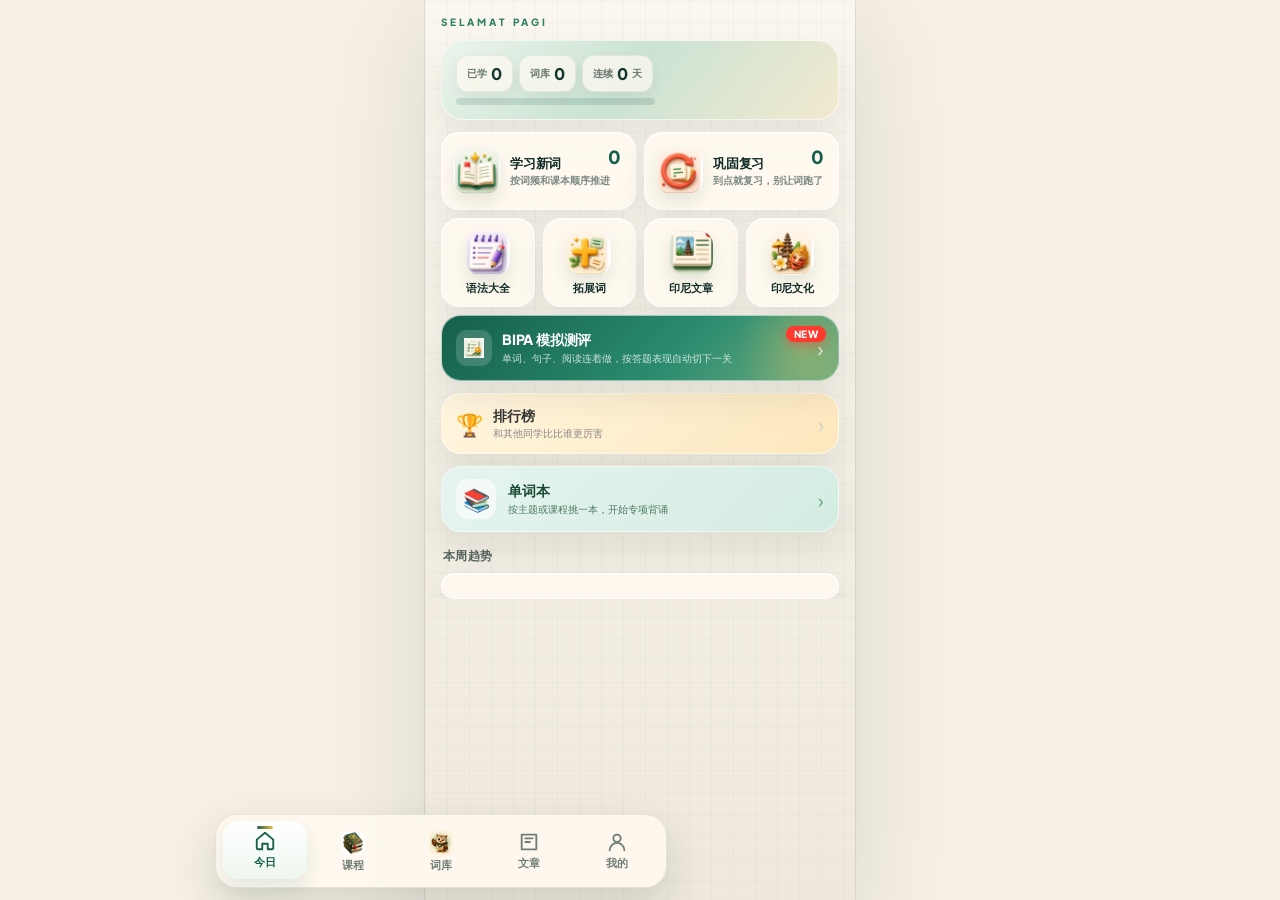
==== commit f75ae927: "feat: 收藏中心+语法收藏+去旧语法入口" ====
--- a/index.html
+++ b/index.html
@@ -35,112 +35,112 @@
 <script src="https://cdn.jsdelivr.net/npm/vue@3/dist/vue.global.prod.js"></script>
 <script src="https://cdn.jsdelivr.net/npm/vant@4/lib/vant.min.js"></script>
 <script>(function(){var p=localStorage.getItem('dark_mode')||'auto';if(p==='on'||(p==='auto'&&matchMedia('(prefers-color-scheme:dark)').matches))document.documentElement.setAttribute('data-theme','dark')})()</script>
-  <script type="module" crossorigin>(function(){const e=document.createElement("link").relList;if(e&&e.supports&&e.supports("modulepreload"))return;for(const s of document.querySelectorAll('link[rel="modulepreload"]'))i(s);new MutationObserver(s=>{for(const o of s)if(o.type==="childList")for(const r of o.addedNodes)r.tagName==="LINK"&&r.rel==="modulepreload"&&i(r)}).observe(document,{childList:!0,subtree:!0});function t(s){const o={};return s.integrity&&(o.integrity=s.integrity),s.referrerPolicy&&(o.referrerPolicy=s.referrerPolicy),s.crossOrigin==="use-credentials"?o.credentials="include":s.crossOrigin==="anonymous"?o.credentials="omit":o.credentials="same-origin",o}function i(s){if(s.ep)return;s.ep=!0;const o=t(s);fetch(s.href,o)}})();const u={sb:null,currentUser:null,profile:{daily_new_words:10,daily_review_limit:100,display_name:null},_sfRegion:"",_sfCategory:"nature",_editGender:null,wordsOffset:0};function Ke(n){if(n===void 0)throw new ReferenceError("this hasn't been initialised - super() hasn't been called");return n}function Ra(n,e){n.prototype=Object.create(e.prototype),n.prototype.constructor=n,n.__proto__=e}/*!
+  <script type="module" crossorigin>(function(){const e=document.createElement("link").relList;if(e&&e.supports&&e.supports("modulepreload"))return;for(const s of document.querySelectorAll('link[rel="modulepreload"]'))i(s);new MutationObserver(s=>{for(const a of s)if(a.type==="childList")for(const r of a.addedNodes)r.tagName==="LINK"&&r.rel==="modulepreload"&&i(r)}).observe(document,{childList:!0,subtree:!0});function t(s){const a={};return s.integrity&&(a.integrity=s.integrity),s.referrerPolicy&&(a.referrerPolicy=s.referrerPolicy),s.crossOrigin==="use-credentials"?a.credentials="include":s.crossOrigin==="anonymous"?a.credentials="omit":a.credentials="same-origin",a}function i(s){if(s.ep)return;s.ep=!0;const a=t(s);fetch(s.href,a)}})();const u={sb:null,currentUser:null,profile:{daily_new_words:10,daily_review_limit:100,display_name:null},_sfRegion:"",_sfCategory:"nature",_editGender:null,wordsOffset:0};function Ze(n){if(n===void 0)throw new ReferenceError("this hasn't been initialised - super() hasn't been called");return n}function Wo(n,e){n.prototype=Object.create(e.prototype),n.prototype.constructor=n,n.__proto__=e}/*!
  * GSAP 3.15.0
  * https://gsap.com
  *
  * @license Copyright 2008-2026, GreenSock. All rights reserved.
  * Subject to the terms at https://gsap.com/standard-license
  * @author: Jack Doyle, jack@greensock.com
-*/var Ie={autoSleep:120,force3D:"auto",nullTargetWarn:1,units:{lineHeight:""}},Wn={duration:.5,overwrite:!1,delay:0},Cr,ae,V,Re=1e8,W=1/Re,Fi=Math.PI*2,_d=Fi/4,yd=0,Oa=Math.sqrt,wd=Math.cos,bd=Math.sin,re=function(e){return typeof e=="string"},Q=function(e){return typeof e=="function"},Qe=function(e){return typeof e=="number"},Br=function(e){return typeof e>"u"},Ve=function(e){return typeof e=="object"},pe=function(e){return e!==!1},Lr=function(){return typeof window<"u"},xs=function(e){return Q(e)||re(e)},Da=typeof ArrayBuffer=="function"&&ArrayBuffer.isView||function(){},ce=Array.isArray,Sd=/random\([^)]+\)/g,xd=/,\s*/g,Zo=/(?:-?\.?\d|\.)+/gi,za=/[-+=.]*\d+[.e\-+]*\d*[e\-+]*\d*/g,Wt=/[-+=.]*\d+[.e-]*\d*[a-z%]*/g,Ai=/[-+=.]*\d+\.?\d*(?:e-|e\+)?\d*/gi,Na=/[+-]=-?[.\d]+/,kd=/[^,'"\[\]\s]+/gi,Td=/^[+\-=e\s\d]*\d+[.\d]*([a-z]*|%)\s*$/i,X,We,Vi,Mr,Le={},js={},qa,ja=function(e){return(js=tn(e,Le))&&ye},Ar=function(e,t){return console.warn("Invalid property",e,"set to",t,"Missing plugin? gsap.registerPlugin()")},Un=function(e,t){return!t&&console.warn(e)},Wa=function(e,t){return e&&(Le[e]=t)&&js&&(js[e]=t)||Le},Hn=function(){return 0},$d={suppressEvents:!0,isStart:!0,kill:!1},Es={suppressEvents:!0,kill:!1},Ed={suppressEvents:!0},Pr={},lt=[],Gi={},Ua,xe={},Pi={},Qo=30,Is=[],Rr="",Or=function(e){var t=e[0],i,s;if(Ve(t)||Q(t)||(e=[e]),!(i=(t._gsap||{}).harness)){for(s=Is.length;s--&&!Is[s].targetTest(t););i=Is[s]}for(s=e.length;s--;)e[s]&&(e[s]._gsap||(e[s]._gsap=new ul(e[s],i)))||e.splice(s,1);return e},Et=function(e){return e._gsap||Or(Oe(e))[0]._gsap},Ha=function(e,t,i){return(i=e[t])&&Q(i)?e[t]():Br(i)&&e.getAttribute&&e.getAttribute(t)||i},he=function(e,t){return(e=e.split(",")).forEach(t)||e},ee=function(e){return Math.round(e*1e5)/1e5||0},Y=function(e){return Math.round(e*1e7)/1e7||0},Gt=function(e,t){var i=t.charAt(0),s=parseFloat(t.substr(2));return e=parseFloat(e),i==="+"?e+s:i==="-"?e-s:i==="*"?e*s:e/s},Id=function(e,t){for(var i=t.length,s=0;e.indexOf(t[s])<0&&++s<i;);return s<i},Ws=function(){var e=lt.length,t=lt.slice(0),i,s;for(Gi={},lt.length=0,i=0;i<e;i++)s=t[i],s&&s._lazy&&(s.render(s._lazy[0],s._lazy[1],!0)._lazy=0)},Dr=function(e){return!!(e._initted||e._startAt||e.add)},Fa=function(e,t,i,s){lt.length&&!ae&&Ws(),e.render(t,i,!!(ae&&t<0&&Dr(e))),lt.length&&!ae&&Ws()},Va=function(e){var t=parseFloat(e);return(t||t===0)&&(e+"").match(kd).length<2?t:re(e)?e.trim():e},Ga=function(e){return e},Me=function(e,t){for(var i in t)i in e||(e[i]=t[i]);return e},Cd=function(e){return function(t,i){for(var s in i)s in t||s==="duration"&&e||s==="ease"||(t[s]=i[s])}},tn=function(e,t){for(var i in t)e[i]=t[i];return e},ea=function n(e,t){for(var i in t)i!=="__proto__"&&i!=="constructor"&&i!=="prototype"&&(e[i]=Ve(t[i])?n(e[i]||(e[i]={}),t[i]):t[i]);return e},Us=function(e,t){var i={},s;for(s in e)s in t||(i[s]=e[s]);return i},Mn=function(e){var t=e.parent||X,i=e.keyframes?Cd(ce(e.keyframes)):Me;if(pe(e.inherit))for(;t;)i(e,t.vars.defaults),t=t.parent||t._dp;return e},Bd=function(e,t){for(var i=e.length,s=i===t.length;s&&i--&&e[i]===t[i];);return i<0},Ya=function(e,t,i,s,o){var r=e[s],a;if(o)for(a=t[o];r&&r[o]>a;)r=r._prev;return r?(t._next=r._next,r._next=t):(t._next=e[i],e[i]=t),t._next?t._next._prev=t:e[s]=t,t._prev=r,t.parent=t._dp=e,t},ci=function(e,t,i,s){i===void 0&&(i="_first"),s===void 0&&(s="_last");var o=t._prev,r=t._next;o?o._next=r:e[i]===t&&(e[i]=r),r?r._prev=o:e[s]===t&&(e[s]=o),t._next=t._prev=t.parent=null},ft=function(e,t){e.parent&&(!t||e.parent.autoRemoveChildren)&&e.parent.remove&&e.parent.remove(e),e._act=0},It=function(e,t){if(e&&(!t||t._end>e._dur||t._start<0))for(var i=e;i;)i._dirty=1,i=i.parent;return e},Ld=function(e){for(var t=e.parent;t&&t.parent;)t._dirty=1,t.totalDuration(),t=t.parent;return e},Yi=function(e,t,i,s){return e._startAt&&(ae?e._startAt.revert(Es):e.vars.immediateRender&&!e.vars.autoRevert||e._startAt.render(t,!0,s))},Md=function n(e){return!e||e._ts&&n(e.parent)},ta=function(e){return e._repeat?nn(e._tTime,e=e.duration()+e._rDelay)*e:0},nn=function(e,t){var i=Math.floor(e=Y(e/t));return e&&i===e?i-1:i},Hs=function(e,t){return(e-t._start)*t._ts+(t._ts>=0?0:t._dirty?t.totalDuration():t._tDur)},di=function(e){return e._end=Y(e._start+(e._tDur/Math.abs(e._ts||e._rts||W)||0))},ui=function(e,t){var i=e._dp;return i&&i.smoothChildTiming&&e._ts&&(e._start=Y(i._time-(e._ts>0?t/e._ts:((e._dirty?e.totalDuration():e._tDur)-t)/-e._ts)),di(e),i._dirty||It(i,e)),e},Xa=function(e,t){var i;if((t._time||!t._dur&&t._initted||t._start<e._time&&(t._dur||!t.add))&&(i=Hs(e.rawTime(),t),(!t._dur||ds(0,t.totalDuration(),i)-t._tTime>W)&&t.render(i,!0)),It(e,t)._dp&&e._initted&&e._time>=e._dur&&e._ts){if(e._dur<e.duration())for(i=e;i._dp;)i.rawTime()>=0&&i.totalTime(i._tTime),i=i._dp;e._zTime=-W}},Ue=function(e,t,i,s){return t.parent&&ft(t),t._start=Y((Qe(i)?i:i||e!==X?Pe(e,i,t):e._time)+t._delay),t._end=Y(t._start+(t.totalDuration()/Math.abs(t.timeScale())||0)),Ya(e,t,"_first","_last",e._sort?"_start":0),Xi(t)||(e._recent=t),s||Xa(e,t),e._ts<0&&ui(e,e._tTime),e},Ka=function(e,t){return(Le.ScrollTrigger||Ar("scrollTrigger",t))&&Le.ScrollTrigger.create(t,e)},Ja=function(e,t,i,s,o){if(Nr(e,t,o),!e._initted)return 1;if(!i&&e._pt&&!ae&&(e._dur&&e.vars.lazy!==!1||!e._dur&&e.vars.lazy)&&Ua!==Te.frame)return lt.push(e),e._lazy=[o,s],1},Ad=function n(e){var t=e.parent;return t&&t._ts&&t._initted&&!t._lock&&(t.rawTime()<0||n(t))},Xi=function(e){var t=e.data;return t==="isFromStart"||t==="isStart"},Pd=function(e,t,i,s){var o=e.ratio,r=t<0||!t&&(!e._start&&Ad(e)&&!(!e._initted&&Xi(e))||(e._ts<0||e._dp._ts<0)&&!Xi(e))?0:1,a=e._rDelay,l=0,c,d,f;if(a&&e._repeat&&(l=ds(0,e._tDur,t),d=nn(l,a),e._yoyo&&d&1&&(r=1-r),d!==nn(e._tTime,a)&&(o=1-r,e.vars.repeatRefresh&&e._initted&&e.invalidate())),r!==o||ae||s||e._zTime===W||!t&&e._zTime){if(!e._initted&&Ja(e,t,s,i,l))return;for(f=e._zTime,e._zTime=t||(i?W:0),i||(i=t&&!f),e.ratio=r,e._from&&(r=1-r),e._time=0,e._tTime=l,c=e._pt;c;)c.r(r,c.d),c=c._next;t<0&&Yi(e,t,i,!0),e._onUpdate&&!i&&$e(e,"onUpdate"),l&&e._repeat&&!i&&e.parent&&$e(e,"onRepeat"),(t>=e._tDur||t<0)&&e.ratio===r&&(r&&ft(e,1),!i&&!ae&&($e(e,r?"onComplete":"onReverseComplete",!0),e._prom&&e._prom()))}else e._zTime||(e._zTime=t)},Rd=function(e,t,i){var s;if(i>t)for(s=e._first;s&&s._start<=i;){if(s.data==="isPause"&&s._start>t)return s;s=s._next}else for(s=e._last;s&&s._start>=i;){if(s.data==="isPause"&&s._start<t)return s;s=s._prev}},sn=function(e,t,i,s){var o=e._repeat,r=Y(t)||0,a=e._tTime/e._tDur;return a&&!s&&(e._time*=r/e._dur),e._dur=r,e._tDur=o?o<0?1e10:Y(r*(o+1)+e._rDelay*o):r,a>0&&!s&&ui(e,e._tTime=e._tDur*a),e.parent&&di(e),i||It(e.parent,e),e},na=function(e){return e instanceof fe?It(e):sn(e,e._dur)},Od={_start:0,endTime:Hn,totalDuration:Hn},Pe=function n(e,t,i){var s=e.labels,o=e._recent||Od,r=e.duration()>=Re?o.endTime(!1):e._dur,a,l,c;return re(t)&&(isNaN(t)||t in s)?(l=t.charAt(0),c=t.substr(-1)==="%",a=t.indexOf("="),l==="<"||l===">"?(a>=0&&(t=t.replace(/=/,"")),(l==="<"?o._start:o.endTime(o._repeat>=0))+(parseFloat(t.substr(1))||0)*(c?(a<0?o:i).totalDuration()/100:1)):a<0?(t in s||(s[t]=r),s[t]):(l=parseFloat(t.charAt(a-1)+t.substr(a+1)),c&&i&&(l=l/100*(ce(i)?i[0]:i).totalDuration()),a>1?n(e,t.substr(0,a-1),i)+l:r+l)):t==null?r:+t},An=function(e,t,i){var s=Qe(t[1]),o=(s?2:1)+(e<2?0:1),r=t[o],a,l;if(s&&(r.duration=t[1]),r.parent=i,e){for(a=r,l=i;l&&!("immediateRender"in a);)a=l.vars.defaults||{},l=pe(l.vars.inherit)&&l.parent;r.immediateRender=pe(a.immediateRender),e<2?r.runBackwards=1:r.startAt=t[o-1]}return new te(t[0],r,t[o+1])},vt=function(e,t){return e||e===0?t(e):t},ds=function(e,t,i){return i<e?e:i>t?t:i},le=function(e,t){return!re(e)||!(t=Td.exec(e))?"":t[1]},Dd=function(e,t,i){return vt(i,function(s){return ds(e,t,s)})},Ki=[].slice,Za=function(e,t){return e&&Ve(e)&&"length"in e&&(!t&&!e.length||e.length-1 in e&&Ve(e[0]))&&!e.nodeType&&e!==We},zd=function(e,t,i){return i===void 0&&(i=[]),e.forEach(function(s){var o;return re(s)&&!t||Za(s,1)?(o=i).push.apply(o,Oe(s)):i.push(s)})||i},Oe=function(e,t,i){return V&&!t&&V.selector?V.selector(e):re(e)&&!i&&(Vi||!rn())?Ki.call((t||Mr).querySelectorAll(e),0):ce(e)?zd(e,i):Za(e)?Ki.call(e,0):e?[e]:[]},Ji=function(e){return e=Oe(e)[0]||Un("Invalid scope")||{},function(t){var i=e.current||e.nativeElement||e;return Oe(t,i.querySelectorAll?i:i===e?Un("Invalid scope")||Mr.createElement("div"):e)}},Qa=function(e){return e.sort(function(){return .5-Math.random()})},el=function(e){if(Q(e))return e;var t=Ve(e)?e:{each:e},i=Ct(t.ease),s=t.from||0,o=parseFloat(t.base)||0,r={},a=s>0&&s<1,l=isNaN(s)||a,c=t.axis,d=s,f=s;return re(s)?d=f={center:.5,edges:.5,end:1}[s]||0:!a&&l&&(d=s[0],f=s[1]),function(p,h,_){var m=(_||t).length,w=r[m],b,x,k,T,y,E,$,g,S;if(!w){if(S=t.grid==="auto"?0:(t.grid||[1,Re])[1],!S){for($=-Re;$<($=_[S++].getBoundingClientRect().left)&&S<m;);S<m&&S--}for(w=r[m]=[],b=l?Math.min(S,m)*d-.5:s%S,x=S===Re?0:l?m*f/S-.5:s/S|0,$=0,g=Re,E=0;E<m;E++)k=E%S-b,T=x-(E/S|0),w[E]=y=c?Math.abs(c==="y"?T:k):Oa(k*k+T*T),y>$&&($=y),y<g&&(g=y);s==="random"&&Qa(w),w.max=$-g,w.min=g,w.v=m=(parseFloat(t.amount)||parseFloat(t.each)*(S>m?m-1:c?c==="y"?m/S:S:Math.max(S,m/S))||0)*(s==="edges"?-1:1),w.b=m<0?o-m:o,w.u=le(t.amount||t.each)||0,i=i&&m<0?Jd(i):i}return m=(w[p]-w.min)/w.max||0,Y(w.b+(i?i(m):m)*w.v)+w.u}},Zi=function(e){var t=Math.pow(10,((e+"").split(".")[1]||"").length);return function(i){var s=Y(Math.round(parseFloat(i)/e)*e*t);return(s-s%1)/t+(Qe(i)?0:le(i))}},tl=function(e,t){var i=ce(e),s,o;return!i&&Ve(e)&&(s=i=e.radius||Re,e.values?(e=Oe(e.values),(o=!Qe(e[0]))&&(s*=s)):e=Zi(e.increment)),vt(t,i?Q(e)?function(r){return o=e(r),Math.abs(o-r)<=s?o:r}:function(r){for(var a=parseFloat(o?r.x:r),l=parseFloat(o?r.y:0),c=Re,d=0,f=e.length,p,h;f--;)o?(p=e[f].x-a,h=e[f].y-l,p=p*p+h*h):p=Math.abs(e[f]-a),p<c&&(c=p,d=f);return d=!s||c<=s?e[d]:r,o||d===r||Qe(r)?d:d+le(r)}:Zi(e))},nl=function(e,t,i,s){return vt(ce(e)?!t:i===!0?!!(i=0):!s,function(){return ce(e)?e[~~(Math.random()*e.length)]:(i=i||1e-5)&&(s=i<1?Math.pow(10,(i+"").length-2):1)&&Math.floor(Math.round((e-i/2+Math.random()*(t-e+i*.99))/i)*i*s)/s})},Nd=function(){for(var e=arguments.length,t=new Array(e),i=0;i<e;i++)t[i]=arguments[i];return function(s){return t.reduce(function(o,r){return r(o)},s)}},qd=function(e,t){return function(i){return e(parseFloat(i))+(t||le(i))}},jd=function(e,t,i){return il(e,t,0,1,i)},sl=function(e,t,i){return vt(i,function(s){return e[~~t(s)]})},Wd=function n(e,t,i){var s=t-e;return ce(e)?sl(e,n(0,e.length),t):vt(i,function(o){return(s+(o-e)%s)%s+e})},Ud=function n(e,t,i){var s=t-e,o=s*2;return ce(e)?sl(e,n(0,e.length-1),t):vt(i,function(r){return r=(o+(r-e)%o)%o||0,e+(r>s?o-r:r)})},Fn=function(e){return e.replace(Sd,function(t){var i=t.indexOf("[")+1,s=t.substring(i||7,i?t.indexOf("]"):t.length-1).split(xd);return nl(i?s:+s[0],i?0:+s[1],+s[2]||1e-5)})},il=function(e,t,i,s,o){var r=t-e,a=s-i;return vt(o,function(l){return i+((l-e)/r*a||0)})},Hd=function n(e,t,i,s){var o=isNaN(e+t)?0:function(h){return(1-h)*e+h*t};if(!o){var r=re(e),a={},l,c,d,f,p;if(i===!0&&(s=1)&&(i=null),r)e={p:e},t={p:t};else if(ce(e)&&!ce(t)){for(d=[],f=e.length,p=f-2,c=1;c<f;c++)d.push(n(e[c-1],e[c]));f--,o=function(_){_*=f;var m=Math.min(p,~~_);return d[m](_-m)},i=t}else s||(e=tn(ce(e)?[]:{},e));if(!d){for(l in t)zr.call(a,e,l,"get",t[l]);o=function(_){return Wr(_,a)||(r?e.p:e)}}}return vt(i,o)},sa=function(e,t,i){var s=e.labels,o=Re,r,a,l;for(r in s)a=s[r]-t,a<0==!!i&&a&&o>(a=Math.abs(a))&&(l=r,o=a);return l},$e=function(e,t,i){var s=e.vars,o=s[t],r=V,a=e._ctx,l,c,d;if(o)return l=s[t+"Params"],c=s.callbackScope||e,i&&lt.length&&Ws(),a&&(V=a),d=l?o.apply(c,l):o.call(c),V=r,d},Tn=function(e){return ft(e),e.scrollTrigger&&e.scrollTrigger.kill(!!ae),e.progress()<1&&$e(e,"onInterrupt"),e},Ut,rl=[],ol=function(e){if(e)if(e=!e.name&&e.default||e,Lr()||e.headless){var t=e.name,i=Q(e),s=t&&!i&&e.init?function(){this._props=[]}:e,o={init:Hn,render:Wr,add:zr,kill:au,modifier:ou,rawVars:0},r={targetTest:0,get:0,getSetter:jr,aliases:{},register:0};if(rn(),e!==s){if(xe[t])return;Me(s,Me(Us(e,o),r)),tn(s.prototype,tn(o,Us(e,r))),xe[s.prop=t]=s,e.targetTest&&(Is.push(s),Pr[t]=1),t=(t==="css"?"CSS":t.charAt(0).toUpperCase()+t.substr(1))+"Plugin"}Wa(t,s),e.register&&e.register(ye,s,ge)}else rl.push(e)},j=255,$n={aqua:[0,j,j],lime:[0,j,0],silver:[192,192,192],black:[0,0,0],maroon:[128,0,0],teal:[0,128,128],blue:[0,0,j],navy:[0,0,128],white:[j,j,j],olive:[128,128,0],yellow:[j,j,0],orange:[j,165,0],gray:[128,128,128],purple:[128,0,128],green:[0,128,0],red:[j,0,0],pink:[j,192,203],cyan:[0,j,j],transparent:[j,j,j,0]},Ri=function(e,t,i){return e+=e<0?1:e>1?-1:0,(e*6<1?t+(i-t)*e*6:e<.5?i:e*3<2?t+(i-t)*(2/3-e)*6:t)*j+.5|0},al=function(e,t,i){var s=e?Qe(e)?[e>>16,e>>8&j,e&j]:0:$n.black,o,r,a,l,c,d,f,p,h,_;if(!s){if(e.substr(-1)===","&&(e=e.substr(0,e.length-1)),$n[e])s=$n[e];else if(e.charAt(0)==="#"){if(e.length<6&&(o=e.charAt(1),r=e.charAt(2),a=e.charAt(3),e="#"+o+o+r+r+a+a+(e.length===5?e.charAt(4)+e.charAt(4):"")),e.length===9)return s=parseInt(e.substr(1,6),16),[s>>16,s>>8&j,s&j,parseInt(e.substr(7),16)/255];e=parseInt(e.substr(1),16),s=[e>>16,e>>8&j,e&j]}else if(e.substr(0,3)==="hsl"){if(s=_=e.match(Zo),!t)l=+s[0]%360/360,c=+s[1]/100,d=+s[2]/100,r=d<=.5?d*(c+1):d+c-d*c,o=d*2-r,s.length>3&&(s[3]*=1),s[0]=Ri(l+1/3,o,r),s[1]=Ri(l,o,r),s[2]=Ri(l-1/3,o,r);else if(~e.indexOf("="))return s=e.match(za),i&&s.length<4&&(s[3]=1),s}else s=e.match(Zo)||$n.transparent;s=s.map(Number)}return t&&!_&&(o=s[0]/j,r=s[1]/j,a=s[2]/j,f=Math.max(o,r,a),p=Math.min(o,r,a),d=(f+p)/2,f===p?l=c=0:(h=f-p,c=d>.5?h/(2-f-p):h/(f+p),l=f===o?(r-a)/h+(r<a?6:0):f===r?(a-o)/h+2:(o-r)/h+4,l*=60),s[0]=~~(l+.5),s[1]=~~(c*100+.5),s[2]=~~(d*100+.5)),i&&s.length<4&&(s[3]=1),s},ll=function(e){var t=[],i=[],s=-1;return e.split(ct).forEach(function(o){var r=o.match(Wt)||[];t.push.apply(t,r),i.push(s+=r.length+1)}),t.c=i,t},ia=function(e,t,i){var s="",o=(e+s).match(ct),r=t?"hsla(":"rgba(",a=0,l,c,d,f;if(!o)return e;if(o=o.map(function(p){return(p=al(p,t,1))&&r+(t?p[0]+","+p[1]+"%,"+p[2]+"%,"+p[3]:p.join(","))+")"}),i&&(d=ll(e),l=i.c,l.join(s)!==d.c.join(s)))for(c=e.replace(ct,"1").split(Wt),f=c.length-1;a<f;a++)s+=c[a]+(~l.indexOf(a)?o.shift()||r+"0,0,0,0)":(d.length?d:o.length?o:i).shift());if(!c)for(c=e.split(ct),f=c.length-1;a<f;a++)s+=c[a]+o[a];return s+c[f]},ct=function(){var n="(?:\\b(?:(?:rgb|rgba|hsl|hsla)\\(.+?\\))|\\B#(?:[0-9a-f]{3,4}){1,2}\\b",e;for(e in $n)n+="|"+e+"\\b";return new RegExp(n+")","gi")}(),Fd=/hsl[a]?\(/,cl=function(e){var t=e.join(" "),i;if(ct.lastIndex=0,ct.test(t))return i=Fd.test(t),e[1]=ia(e[1],i),e[0]=ia(e[0],i,ll(e[1])),!0},Vn,Te=function(){var n=Date.now,e=500,t=33,i=n(),s=i,o=1e3/240,r=o,a=[],l,c,d,f,p,h,_=function m(w){var b=n()-s,x=w===!0,k,T,y,E;if((b>e||b<0)&&(i+=b-t),s+=b,y=s-i,k=y-r,(k>0||x)&&(E=++f.frame,p=y-f.time*1e3,f.time=y=y/1e3,r+=k+(k>=o?4:o-k),T=1),x||(l=c(m)),T)for(h=0;h<a.length;h++)a[h](y,p,E,w)};return f={time:0,frame:0,tick:function(){_(!0)},deltaRatio:function(w){return p/(1e3/(w||60))},wake:function(){qa&&(!Vi&&Lr()&&(We=Vi=window,Mr=We.document||{},Le.gsap=ye,(We.gsapVersions||(We.gsapVersions=[])).push(ye.version),ja(js||We.GreenSockGlobals||!We.gsap&&We||{}),rl.forEach(ol)),d=typeof requestAnimationFrame<"u"&&requestAnimationFrame,l&&f.sleep(),c=d||function(w){return setTimeout(w,r-f.time*1e3+1|0)},Vn=1,_(2))},sleep:function(){(d?cancelAnimationFrame:clearTimeout)(l),Vn=0,c=Hn},lagSmoothing:function(w,b){e=w||1/0,t=Math.min(b||33,e)},fps:function(w){o=1e3/(w||240),r=f.time*1e3+o},add:function(w,b,x){var k=b?function(T,y,E,$){w(T,y,E,$),f.remove(k)}:w;return f.remove(w),a[x?"unshift":"push"](k),rn(),k},remove:function(w,b){~(b=a.indexOf(w))&&a.splice(b,1)&&h>=b&&h--},_listeners:a},f}(),rn=function(){return!Vn&&Te.wake()},R={},Vd=/^[\d.\-M][\d.\-,\s]/,Gd=/["']/g,Yd=function(e){for(var t={},i=e.substr(1,e.length-3).split(":"),s=i[0],o=1,r=i.length,a,l,c;o<r;o++)l=i[o],a=o!==r-1?l.lastIndexOf(","):l.length,c=l.substr(0,a),t[s]=isNaN(c)?c.replace(Gd,"").trim():+c,s=l.substr(a+1).trim();return t},Xd=function(e){var t=e.indexOf("(")+1,i=e.indexOf(")"),s=e.indexOf("(",t);return e.substring(t,~s&&s<i?e.indexOf(")",i+1):i)},Kd=function(e){var t=(e+"").split("("),i=R[t[0]];return i&&t.length>1&&i.config?i.config.apply(null,~e.indexOf("{")?[Yd(t[1])]:Xd(e).split(",").map(Va)):R._CE&&Vd.test(e)?R._CE("",e):i},Jd=function(e){return function(t){return 1-e(1-t)}},Ct=function(e,t){return e&&(Q(e)?e:R[e]||Kd(e))||t},Pt=function(e,t,i,s){i===void 0&&(i=function(l){return 1-t(1-l)}),s===void 0&&(s=function(l){return l<.5?t(l*2)/2:1-t((1-l)*2)/2});var o={easeIn:t,easeOut:i,easeInOut:s},r;return he(e,function(a){R[a]=Le[a]=o,R[r=a.toLowerCase()]=i;for(var l in o)R[r+(l==="easeIn"?".in":l==="easeOut"?".out":".inOut")]=R[a+"."+l]=o[l]}),o},dl=function(e){return function(t){return t<.5?(1-e(1-t*2))/2:.5+e((t-.5)*2)/2}},Oi=function n(e,t,i){var s=t>=1?t:1,o=(i||(e?.3:.45))/(t<1?t:1),r=o/Fi*(Math.asin(1/s)||0),a=function(d){return d===1?1:s*Math.pow(2,-10*d)*bd((d-r)*o)+1},l=e==="out"?a:e==="in"?function(c){return 1-a(1-c)}:dl(a);return o=Fi/o,l.config=function(c,d){return n(e,c,d)},l},Di=function n(e,t){t===void 0&&(t=1.70158);var i=function(r){return r?--r*r*((t+1)*r+t)+1:0},s=e==="out"?i:e==="in"?function(o){return 1-i(1-o)}:dl(i);return s.config=function(o){return n(e,o)},s};he("Linear,Quad,Cubic,Quart,Quint,Strong",function(n,e){var t=e<5?e+1:e;Pt(n+",Power"+(t-1),e?function(i){return Math.pow(i,t)}:function(i){return i},function(i){return 1-Math.pow(1-i,t)},function(i){return i<.5?Math.pow(i*2,t)/2:1-Math.pow((1-i)*2,t)/2})});R.Linear.easeNone=R.none=R.Linear.easeIn;Pt("Elastic",Oi("in"),Oi("out"),Oi());(function(n,e){var t=1/e,i=2*t,s=2.5*t,o=function(a){return a<t?n*a*a:a<i?n*Math.pow(a-1.5/e,2)+.75:a<s?n*(a-=2.25/e)*a+.9375:n*Math.pow(a-2.625/e,2)+.984375};Pt("Bounce",function(r){return 1-o(1-r)},o)})(7.5625,2.75);Pt("Expo",function(n){return Math.pow(2,10*(n-1))*n+n*n*n*n*n*n*(1-n)});Pt("Circ",function(n){return-(Oa(1-n*n)-1)});Pt("Sine",function(n){return n===1?1:-wd(n*_d)+1});Pt("Back",Di("in"),Di("out"),Di());R.SteppedEase=R.steps=Le.SteppedEase={config:function(e,t){e===void 0&&(e=1);var i=1/e,s=e+(t?0:1),o=t?1:0,r=1-W;return function(a){return((s*ds(0,r,a)|0)+o)*i}}};Wn.ease=R["quad.out"];he("onComplete,onUpdate,onStart,onRepeat,onReverseComplete,onInterrupt",function(n){return Rr+=n+","+n+"Params,"});var ul=function(e,t){this.id=yd++,e._gsap=this,this.target=e,this.harness=t,this.get=t?t.get:Ha,this.set=t?t.getSetter:jr},Gn=function(){function n(t){this.vars=t,this._delay=+t.delay||0,(this._repeat=t.repeat===1/0?-2:t.repeat||0)&&(this._rDelay=t.repeatDelay||0,this._yoyo=!!t.yoyo||!!t.yoyoEase),this._ts=1,sn(this,+t.duration,1,1),this.data=t.data,V&&(this._ctx=V,V.data.push(this)),Vn||Te.wake()}var e=n.prototype;return e.delay=function(i){return i||i===0?(this.parent&&this.parent.smoothChildTiming&&this.startTime(this._start+i-this._delay),this._delay=i,this):this._delay},e.duration=function(i){return arguments.length?this.totalDuration(this._repeat>0?i+(i+this._rDelay)*this._repeat:i):this.totalDuration()&&this._dur},e.totalDuration=function(i){return arguments.length?(this._dirty=0,sn(this,this._repeat<0?i:(i-this._repeat*this._rDelay)/(this._repeat+1))):this._tDur},e.totalTime=function(i,s){if(rn(),!arguments.length)return this._tTime;var o=this._dp;if(o&&o.smoothChildTiming&&this._ts){for(ui(this,i),!o._dp||o.parent||Xa(o,this);o&&o.parent;)o.parent._time!==o._start+(o._ts>=0?o._tTime/o._ts:(o.totalDuration()-o._tTime)/-o._ts)&&o.totalTime(o._tTime,!0),o=o.parent;!this.parent&&this._dp.autoRemoveChildren&&(this._ts>0&&i<this._tDur||this._ts<0&&i>0||!this._tDur&&!i)&&Ue(this._dp,this,this._start-this._delay)}return(this._tTime!==i||!this._dur&&!s||this._initted&&Math.abs(this._zTime)===W||!this._initted&&this._dur&&i||!i&&!this._initted&&(this.add||this._ptLookup))&&(this._ts||(this._pTime=i),Fa(this,i,s)),this},e.time=function(i,s){return arguments.length?this.totalTime(Math.min(this.totalDuration(),i+ta(this))%(this._dur+this._rDelay)||(i?this._dur:0),s):this._time},e.totalProgress=function(i,s){return arguments.length?this.totalTime(this.totalDuration()*i,s):this.totalDuration()?Math.min(1,this._tTime/this._tDur):this.rawTime()>=0&&this._initted?1:0},e.progress=function(i,s){return arguments.length?this.totalTime(this.duration()*(this._yoyo&&!(this.iteration()&1)?1-i:i)+ta(this),s):this.duration()?Math.min(1,this._time/this._dur):this.rawTime()>0?1:0},e.iteration=function(i,s){var o=this.duration()+this._rDelay;return arguments.length?this.totalTime(this._time+(i-1)*o,s):this._repeat?nn(this._tTime,o)+1:1},e.timeScale=function(i,s){if(!arguments.length)return this._rts===-W?0:this._rts;if(this._rts===i)return this;var o=this.parent&&this._ts?Hs(this.parent._time,this):this._tTime;return this._rts=+i||0,this._ts=this._ps||i===-W?0:this._rts,this.totalTime(ds(-Math.abs(this._delay),this.totalDuration(),o),s!==!1),di(this),Ld(this)},e.paused=function(i){return arguments.length?(this._ps!==i&&(this._ps=i,i?(this._pTime=this._tTime||Math.max(-this._delay,this.rawTime()),this._ts=this._act=0):(rn(),this._ts=this._rts,this.totalTime(this.parent&&!this.parent.smoothChildTiming?this.rawTime():this._tTime||this._pTime,this.progress()===1&&Math.abs(this._zTime)!==W&&(this._tTime-=W)))),this):this._ps},e.startTime=function(i){if(arguments.length){this._start=Y(i);var s=this.parent||this._dp;return s&&(s._sort||!this.parent)&&Ue(s,this,this._start-this._delay),this}return this._start},e.endTime=function(i){return this._start+(pe(i)?this.totalDuration():this.duration())/Math.abs(this._ts||1)},e.rawTime=function(i){var s=this.parent||this._dp;return s?i&&(!this._ts||this._repeat&&this._time&&this.totalProgress()<1)?this._tTime%(this._dur+this._rDelay):this._ts?Hs(s.rawTime(i),this):this._tTime:this._tTime},e.revert=function(i){i===void 0&&(i=Ed);var s=ae;return ae=i,Dr(this)&&(this.timeline&&this.timeline.revert(i),this.totalTime(-.01,i.suppressEvents)),this.data!=="nested"&&i.kill!==!1&&this.kill(),ae=s,this},e.globalTime=function(i){for(var s=this,o=arguments.length?i:s.rawTime();s;)o=s._start+o/(Math.abs(s._ts)||1),s=s._dp;return!this.parent&&this._sat?this._sat.globalTime(i):o},e.repeat=function(i){return arguments.length?(this._repeat=i===1/0?-2:i,na(this)):this._repeat===-2?1/0:this._repeat},e.repeatDelay=function(i){if(arguments.length){var s=this._time;return this._rDelay=i,na(this),s?this.time(s):this}return this._rDelay},e.yoyo=function(i){return arguments.length?(this._yoyo=i,this):this._yoyo},e.seek=function(i,s){return this.totalTime(Pe(this,i),pe(s))},e.restart=function(i,s){return this.play().totalTime(i?-this._delay:0,pe(s)),this._dur||(this._zTime=-W),this},e.play=function(i,s){return i!=null&&this.seek(i,s),this.reversed(!1).paused(!1)},e.reverse=function(i,s){return i!=null&&this.seek(i||this.totalDuration(),s),this.reversed(!0).paused(!1)},e.pause=function(i,s){return i!=null&&this.seek(i,s),this.paused(!0)},e.resume=function(){return this.paused(!1)},e.reversed=function(i){return arguments.length?(!!i!==this.reversed()&&this.timeScale(-this._rts||(i?-W:0)),this):this._rts<0},e.invalidate=function(){return this._initted=this._act=0,this._zTime=-W,this},e.isActive=function(){var i=this.parent||this._dp,s=this._start,o;return!!(!i||this._ts&&this._initted&&i.isActive()&&(o=i.rawTime(!0))>=s&&o<this.endTime(!0)-W)},e.eventCallback=function(i,s,o){var r=this.vars;return arguments.length>1?(s?(r[i]=s,o&&(r[i+"Params"]=o),i==="onUpdate"&&(this._onUpdate=s)):delete r[i],this):r[i]},e.then=function(i){var s=this,o=s._prom;return new Promise(function(r){var a=Q(i)?i:Ga,l=function(){var d=s.then;s.then=null,o&&o(),Q(a)&&(a=a(s))&&(a.then||a===s)&&(s.then=d),r(a),s.then=d};s._initted&&s.totalProgress()===1&&s._ts>=0||!s._tTime&&s._ts<0?l():s._prom=l})},e.kill=function(){Tn(this)},n}();Me(Gn.prototype,{_time:0,_start:0,_end:0,_tTime:0,_tDur:0,_dirty:0,_repeat:0,_yoyo:!1,parent:null,_initted:!1,_rDelay:0,_ts:1,_dp:0,ratio:0,_zTime:-W,_prom:0,_ps:!1,_rts:1});var fe=function(n){Ra(e,n);function e(i,s){var o;return i===void 0&&(i={}),o=n.call(this,i)||this,o.labels={},o.smoothChildTiming=!!i.smoothChildTiming,o.autoRemoveChildren=!!i.autoRemoveChildren,o._sort=pe(i.sortChildren),X&&Ue(i.parent||X,Ke(o),s),i.reversed&&o.reverse(),i.paused&&o.paused(!0),i.scrollTrigger&&Ka(Ke(o),i.scrollTrigger),o}var t=e.prototype;return t.to=function(s,o,r){return An(0,arguments,this),this},t.from=function(s,o,r){return An(1,arguments,this),this},t.fromTo=function(s,o,r,a){return An(2,arguments,this),this},t.set=function(s,o,r){return o.duration=0,o.parent=this,Mn(o).repeatDelay||(o.repeat=0),o.immediateRender=!!o.immediateRender,new te(s,o,Pe(this,r),1),this},t.call=function(s,o,r){return Ue(this,te.delayedCall(0,s,o),r)},t.staggerTo=function(s,o,r,a,l,c,d){return r.duration=o,r.stagger=r.stagger||a,r.onComplete=c,r.onCompleteParams=d,r.parent=this,new te(s,r,Pe(this,l)),this},t.staggerFrom=function(s,o,r,a,l,c,d){return r.runBackwards=1,Mn(r).immediateRender=pe(r.immediateRender),this.staggerTo(s,o,r,a,l,c,d)},t.staggerFromTo=function(s,o,r,a,l,c,d,f){return a.startAt=r,Mn(a).immediateRender=pe(a.immediateRender),this.staggerTo(s,o,a,l,c,d,f)},t.render=function(s,o,r){var a=this._time,l=this._dirty?this.totalDuration():this._tDur,c=this._dur,d=s<=0?0:Y(s),f=this._zTime<0!=s<0&&(this._initted||!c),p,h,_,m,w,b,x,k,T,y,E,$;if(this!==X&&d>l&&s>=0&&(d=l),d!==this._tTime||r||f){if(a!==this._time&&c&&(d+=this._time-a,s+=this._time-a),p=d,T=this._start,k=this._ts,b=!k,f&&(c||(a=this._zTime),(s||!o)&&(this._zTime=s)),this._repeat){if(E=this._yoyo,w=c+this._rDelay,this._repeat<-1&&s<0)return this.totalTime(w*100+s,o,r);if(p=Y(d%w),d===l?(m=this._repeat,p=c):(y=Y(d/w),m=~~y,m&&m===y&&(p=c,m--),p>c&&(p=c)),y=nn(this._tTime,w),!a&&this._tTime&&y!==m&&this._tTime-y*w-this._dur<=0&&(y=m),E&&m&1&&(p=c-p,$=1),m!==y&&!this._lock){var g=E&&y&1,S=g===(E&&m&1);if(m<y&&(g=!g),a=g?0:d%c?c:d,this._lock=1,this.render(a||($?0:Y(m*w)),o,!c)._lock=0,this._tTime=d,!o&&this.parent&&$e(this,"onRepeat"),this.vars.repeatRefresh&&!$&&(this.invalidate()._lock=1,y=m),a&&a!==this._time||b!==!this._ts||this.vars.onRepeat&&!this.parent&&!this._act)return this;if(c=this._dur,l=this._tDur,S&&(this._lock=2,a=g?c:-1e-4,this.render(a,!0),this.vars.repeatRefresh&&!$&&this.invalidate()),this._lock=0,!this._ts&&!b)return this}}if(this._hasPause&&!this._forcing&&this._lock<2&&(x=Rd(this,Y(a),Y(p)),x&&(d-=p-(p=x._start))),this._tTime=d,this._time=p,this._act=!!k,this._initted||(this._onUpdate=this.vars.onUpdate,this._initted=1,this._zTime=s,a=0),!a&&d&&c&&!o&&!y&&($e(this,"onStart"),this._tTime!==d))return this;if(p>=a&&s>=0)for(h=this._first;h;){if(_=h._next,(h._act||p>=h._start)&&h._ts&&x!==h){if(h.parent!==this)return this.render(s,o,r);if(h.render(h._ts>0?(p-h._start)*h._ts:(h._dirty?h.totalDuration():h._tDur)+(p-h._start)*h._ts,o,r),p!==this._time||!this._ts&&!b){x=0,_&&(d+=this._zTime=-W);break}}h=_}else{h=this._last;for(var B=s<0?s:p;h;){if(_=h._prev,(h._act||B<=h._end)&&h._ts&&x!==h){if(h.parent!==this)return this.render(s,o,r);if(h.render(h._ts>0?(B-h._start)*h._ts:(h._dirty?h.totalDuration():h._tDur)+(B-h._start)*h._ts,o,r||ae&&Dr(h)),p!==this._time||!this._ts&&!b){x=0,_&&(d+=this._zTime=B?-W:W);break}}h=_}}if(x&&!o&&(this.pause(),x.render(p>=a?0:-W)._zTime=p>=a?1:-1,this._ts))return this._start=T,di(this),this.render(s,o,r);this._onUpdate&&!o&&$e(this,"onUpdate",!0),(d===l&&this._tTime>=this.totalDuration()||!d&&a)&&(T===this._start||Math.abs(k)!==Math.abs(this._ts))&&(this._lock||((s||!c)&&(d===l&&this._ts>0||!d&&this._ts<0)&&ft(this,1),!o&&!(s<0&&!a)&&(d||a||!l)&&($e(this,d===l&&s>=0?"onComplete":"onReverseComplete",!0),this._prom&&!(d<l&&this.timeScale()>0)&&this._prom())))}return this},t.add=function(s,o){var r=this;if(Qe(o)||(o=Pe(this,o,s)),!(s instanceof Gn)){if(ce(s))return s.forEach(function(a){return r.add(a,o)}),this;if(re(s))return this.addLabel(s,o);if(Q(s))s=te.delayedCall(0,s);else return this}return this!==s?Ue(this,s,o):this},t.getChildren=function(s,o,r,a){s===void 0&&(s=!0),o===void 0&&(o=!0),r===void 0&&(r=!0),a===void 0&&(a=-Re);for(var l=[],c=this._first;c;)c._start>=a&&(c instanceof te?o&&l.push(c):(r&&l.push(c),s&&l.push.apply(l,c.getChildren(!0,o,r)))),c=c._next;return l},t.getById=function(s){for(var o=this.getChildren(1,1,1),r=o.length;r--;)if(o[r].vars.id===s)return o[r]},t.remove=function(s){return re(s)?this.removeLabel(s):Q(s)?this.killTweensOf(s):(s.parent===this&&ci(this,s),s===this._recent&&(this._recent=this._last),It(this))},t.totalTime=function(s,o){return arguments.length?(this._forcing=1,!this._dp&&this._ts&&(this._start=Y(Te.time-(this._ts>0?s/this._ts:(this.totalDuration()-s)/-this._ts))),n.prototype.totalTime.call(this,s,o),this._forcing=0,this):this._tTime},t.addLabel=function(s,o){return this.labels[s]=Pe(this,o),this},t.removeLabel=function(s){return delete this.labels[s],this},t.addPause=function(s,o,r){var a=te.delayedCall(0,o||Hn,r);return a.data="isPause",this._hasPause=1,Ue(this,a,Pe(this,s))},t.removePause=function(s){var o=this._first;for(s=Pe(this,s);o;)o._start===s&&o.data==="isPause"&&ft(o),o=o._next},t.killTweensOf=function(s,o,r){for(var a=this.getTweensOf(s,r),l=a.length;l--;)it!==a[l]&&a[l].kill(s,o);return this},t.getTweensOf=function(s,o){for(var r=[],a=Oe(s),l=this._first,c=Qe(o),d;l;)l instanceof te?Id(l._targets,a)&&(c?(!it||l._initted&&l._ts)&&l.globalTime(0)<=o&&l.globalTime(l.totalDuration())>o:!o||l.isActive())&&r.push(l):(d=l.getTweensOf(a,o)).length&&r.push.apply(r,d),l=l._next;return r},t.tweenTo=function(s,o){o=o||{};var r=this,a=Pe(r,s),l=o,c=l.startAt,d=l.onStart,f=l.onStartParams,p=l.immediateRender,h,_=te.to(r,Me({ease:o.ease||"none",lazy:!1,immediateRender:!1,time:a,overwrite:"auto",duration:o.duration||Math.abs((a-(c&&"time"in c?c.time:r._time))/r.timeScale())||W,onStart:function(){if(r.pause(),!h){var w=o.duration||Math.abs((a-(c&&"time"in c?c.time:r._time))/r.timeScale());_._dur!==w&&sn(_,w,0,1).render(_._time,!0,!0),h=1}d&&d.apply(_,f||[])}},o));return p?_.render(0):_},t.tweenFromTo=function(s,o,r){return this.tweenTo(o,Me({startAt:{time:Pe(this,s)}},r))},t.recent=function(){return this._recent},t.nextLabel=function(s){return s===void 0&&(s=this._time),sa(this,Pe(this,s))},t.previousLabel=function(s){return s===void 0&&(s=this._time),sa(this,Pe(this,s),1)},t.currentLabel=function(s){return arguments.length?this.seek(s,!0):this.previousLabel(this._time+W)},t.shiftChildren=function(s,o,r){r===void 0&&(r=0);var a=this._first,l=this.labels,c;for(s=Y(s);a;)a._start>=r&&(a._start+=s,a._end+=s),a=a._next;if(o)for(c in l)l[c]>=r&&(l[c]+=s);return It(this)},t.invalidate=function(s){var o=this._first;for(this._lock=0;o;)o.invalidate(s),o=o._next;return n.prototype.invalidate.call(this,s)},t.clear=function(s){s===void 0&&(s=!0);for(var o=this._first,r;o;)r=o._next,this.remove(o),o=r;return this._dp&&(this._time=this._tTime=this._pTime=0),s&&(this.labels={}),It(this)},t.totalDuration=function(s){var o=0,r=this,a=r._last,l=Re,c,d,f;if(arguments.length)return r.timeScale((r._repeat<0?r.duration():r.totalDuration())/(r.reversed()?-s:s));if(r._dirty){for(f=r.parent;a;)c=a._prev,a._dirty&&a.totalDuration(),d=a._start,d>l&&r._sort&&a._ts&&!r._lock?(r._lock=1,Ue(r,a,d-a._delay,1)._lock=0):l=d,d<0&&a._ts&&(o-=d,(!f&&!r._dp||f&&f.smoothChildTiming)&&(r._start+=Y(d/r._ts),r._time-=d,r._tTime-=d),r.shiftChildren(-d,!1,-1/0),l=0),a._end>o&&a._ts&&(o=a._end),a=c;sn(r,r===X&&r._time>o?r._time:o,1,1),r._dirty=0}return r._tDur},e.updateRoot=function(s){if(X._ts&&(Fa(X,Hs(s,X)),Ua=Te.frame),Te.frame>=Qo){Qo+=Ie.autoSleep||120;var o=X._first;if((!o||!o._ts)&&Ie.autoSleep&&Te._listeners.length<2){for(;o&&!o._ts;)o=o._next;o||Te.sleep()}}},e}(Gn);Me(fe.prototype,{_lock:0,_hasPause:0,_forcing:0});var Zd=function(e,t,i,s,o,r,a){var l=new ge(this._pt,e,t,0,1,vl,null,o),c=0,d=0,f,p,h,_,m,w,b,x;for(l.b=i,l.e=s,i+="",s+="",(b=~s.indexOf("random("))&&(s=Fn(s)),r&&(x=[i,s],r(x,e,t),i=x[0],s=x[1]),p=i.match(Ai)||[];f=Ai.exec(s);)_=f[0],m=s.substring(c,f.index),h?h=(h+1)%5:m.substr(-5)==="rgba("&&(h=1),_!==p[d++]&&(w=parseFloat(p[d-1])||0,l._pt={_next:l._pt,p:m||d===1?m:",",s:w,c:_.charAt(1)==="="?Gt(w,_)-w:parseFloat(_)-w,m:h&&h<4?Math.round:0},c=Ai.lastIndex);return l.c=c<s.length?s.substring(c,s.length):"",l.fp=a,(Na.test(s)||b)&&(l.e=0),this._pt=l,l},zr=function(e,t,i,s,o,r,a,l,c,d){Q(s)&&(s=s(o||0,e,r));var f=e[t],p=i!=="get"?i:Q(f)?c?e[t.indexOf("set")||!Q(e["get"+t.substr(3)])?t:"get"+t.substr(3)](c):e[t]():f,h=Q(f)?c?su:hl:qr,_;if(re(s)&&(~s.indexOf("random(")&&(s=Fn(s)),s.charAt(1)==="="&&(_=Gt(p,s)+(le(p)||0),(_||_===0)&&(s=_))),!d||p!==s||Qi)return!isNaN(p*s)&&s!==""?(_=new ge(this._pt,e,t,+p||0,s-(p||0),typeof f=="boolean"?ru:gl,0,h),c&&(_.fp=c),a&&_.modifier(a,this,e),this._pt=_):(!f&&!(t in e)&&Ar(t,s),Zd.call(this,e,t,p,s,h,l||Ie.stringFilter,c))},Qd=function(e,t,i,s,o){if(Q(e)&&(e=Pn(e,o,t,i,s)),!Ve(e)||e.style&&e.nodeType||ce(e)||Da(e))return re(e)?Pn(e,o,t,i,s):e;var r={},a;for(a in e)r[a]=Pn(e[a],o,t,i,s);return r},fl=function(e,t,i,s,o,r){var a,l,c,d;if(xe[e]&&(a=new xe[e]).init(o,a.rawVars?t[e]:Qd(t[e],s,o,r,i),i,s,r)!==!1&&(i._pt=l=new ge(i._pt,o,e,0,1,a.render,a,0,a.priority),i!==Ut))for(c=i._ptLookup[i._targets.indexOf(o)],d=a._props.length;d--;)c[a._props[d]]=l;return a},it,Qi,Nr=function n(e,t,i){var s=e.vars,o=s.ease,r=s.startAt,a=s.immediateRender,l=s.lazy,c=s.onUpdate,d=s.runBackwards,f=s.yoyoEase,p=s.keyframes,h=s.autoRevert,_=e._dur,m=e._startAt,w=e._targets,b=e.parent,x=b&&b.data==="nested"?b.vars.targets:w,k=e._overwrite==="auto"&&!Cr,T=e.timeline,y=s.easeReverse||f,E,$,g,S,B,P,L,O,M,q,D,N,de;if(T&&(!p||!o)&&(o="none"),e._ease=Ct(o,Wn.ease),e._rEase=y&&(Ct(y)||e._ease),e._from=!T&&!!s.runBackwards,e._from&&(e.ratio=1),!T||p&&!s.stagger){if(O=w[0]?Et(w[0]).harness:0,N=O&&s[O.prop],E=Us(s,Pr),m&&(m._zTime<0&&m.progress(1),t<0&&d&&a&&!h?m.render(-1,!0):m.revert(d&&_?Es:$d),m._lazy=0),r){if(ft(e._startAt=te.set(w,Me({data:"isStart",overwrite:!1,parent:b,immediateRender:!0,lazy:!m&&pe(l),startAt:null,delay:0,onUpdate:c&&function(){return $e(e,"onUpdate")},stagger:0},r))),e._startAt._dp=0,e._startAt._sat=e,t<0&&(ae||!a&&!h)&&e._startAt.revert(Es),a&&_&&t<=0&&i<=0){t&&(e._zTime=t);return}}else if(d&&_&&!m){if(t&&(a=!1),g=Me({overwrite:!1,data:"isFromStart",lazy:a&&!m&&pe(l),immediateRender:a,stagger:0,parent:b},E),N&&(g[O.prop]=N),ft(e._startAt=te.set(w,g)),e._startAt._dp=0,e._startAt._sat=e,t<0&&(ae?e._startAt.revert(Es):e._startAt.render(-1,!0)),e._zTime=t,!a)n(e._startAt,W,W);else if(!t)return}for(e._pt=e._ptCache=0,l=_&&pe(l)||l&&!_,$=0;$<w.length;$++){if(B=w[$],L=B._gsap||Or(w)[$]._gsap,e._ptLookup[$]=q={},Gi[L.id]&&lt.length&&Ws(),D=x===w?$:x.indexOf(B),O&&(M=new O).init(B,N||E,e,D,x)!==!1&&(e._pt=S=new ge(e._pt,B,M.name,0,1,M.render,M,0,M.priority),M._props.forEach(function(ue){q[ue]=S}),M.priority&&(P=1)),!O||N)for(g in E)xe[g]&&(M=fl(g,E,e,D,B,x))?M.priority&&(P=1):q[g]=S=zr.call(e,B,g,"get",E[g],D,x,0,s.stringFilter);e._op&&e._op[$]&&e.kill(B,e._op[$]),k&&e._pt&&(it=e,X.killTweensOf(B,q,e.globalTime(t)),de=!e.parent,it=0),e._pt&&l&&(Gi[L.id]=1)}P&&_l(e),e._onInit&&e._onInit(e)}e._onUpdate=c,e._initted=(!e._op||e._pt)&&!de,p&&t<=0&&T.render(Re,!0,!0)},eu=function(e,t,i,s,o,r,a,l){var c=(e._pt&&e._ptCache||(e._ptCache={}))[t],d,f,p,h;if(!c)for(c=e._ptCache[t]=[],p=e._ptLookup,h=e._targets.length;h--;){if(d=p[h][t],d&&d.d&&d.d._pt)for(d=d.d._pt;d&&d.p!==t&&d.fp!==t;)d=d._next;if(!d)return Qi=1,e.vars[t]="+=0",Nr(e,a),Qi=0,l?Un(t+" not eligible for reset. Try splitting into individual properties"):1;c.push(d)}for(h=c.length;h--;)f=c[h],d=f._pt||f,d.s=(s||s===0)&&!o?s:d.s+(s||0)+r*d.c,d.c=i-d.s,f.e&&(f.e=ee(i)+le(f.e)),f.b&&(f.b=d.s+le(f.b))},tu=function(e,t){var i=e[0]?Et(e[0]).harness:0,s=i&&i.aliases,o,r,a,l;if(!s)return t;o=tn({},t);for(r in s)if(r in o)for(l=s[r].split(","),a=l.length;a--;)o[l[a]]=o[r];return o},nu=function(e,t,i,s){var o=t.ease||s||"power1.inOut",r,a;if(ce(t))a=i[e]||(i[e]=[]),t.forEach(function(l,c){return a.push({t:c/(t.length-1)*100,v:l,e:o})});else for(r in t)a=i[r]||(i[r]=[]),r==="ease"||a.push({t:parseFloat(e),v:t[r],e:o})},Pn=function(e,t,i,s,o){return Q(e)?e.call(t,i,s,o):re(e)&&~e.indexOf("random(")?Fn(e):e},ml=Rr+"repeat,repeatDelay,yoyo,repeatRefresh,yoyoEase,easeReverse,autoRevert",pl={};he(ml+",id,stagger,delay,duration,paused,scrollTrigger",function(n){return pl[n]=1});var te=function(n){Ra(e,n);function e(i,s,o,r){var a;typeof s=="number"&&(o.duration=s,s=o,o=null),a=n.call(this,r?s:Mn(s))||this;var l=a.vars,c=l.duration,d=l.delay,f=l.immediateRender,p=l.stagger,h=l.overwrite,_=l.keyframes,m=l.defaults,w=l.scrollTrigger,b=s.parent||X,x=(ce(i)||Da(i)?Qe(i[0]):"length"in s)?[i]:Oe(i),k,T,y,E,$,g,S,B;if(a._targets=x.length?Or(x):Un("GSAP target "+i+" not found. https://gsap.com",!Ie.nullTargetWarn)||[],a._ptLookup=[],a._overwrite=h,_||p||xs(c)||xs(d)){s=a.vars;var P=s.easeReverse||s.yoyoEase;if(k=a.timeline=new fe({data:"nested",defaults:m||{},targets:b&&b.data==="nested"?b.vars.targets:x}),k.kill(),k.parent=k._dp=Ke(a),k._start=0,p||xs(c)||xs(d)){if(E=x.length,S=p&&el(p),Ve(p))for($ in p)~ml.indexOf($)&&(B||(B={}),B[$]=p[$]);for(T=0;T<E;T++)y=Us(s,pl),y.stagger=0,P&&(y.easeReverse=P),B&&tn(y,B),g=x[T],y.duration=+Pn(c,Ke(a),T,g,x),y.delay=(+Pn(d,Ke(a),T,g,x)||0)-a._delay,!p&&E===1&&y.delay&&(a._delay=d=y.delay,a._start+=d,y.delay=0),k.to(g,y,S?S(T,g,x):0),k._ease=R.none;k.duration()?c=d=0:a.timeline=0}else if(_){Mn(Me(k.vars.defaults,{ease:"none"})),k._ease=Ct(_.ease||s.ease||"none");var L=0,O,M,q;if(ce(_))_.forEach(function(D){return k.to(x,D,">")}),k.duration();else{y={};for($ in _)$==="ease"||$==="easeEach"||nu($,_[$],y,_.easeEach);for($ in y)for(O=y[$].sort(function(D,N){return D.t-N.t}),L=0,T=0;T<O.length;T++)M=O[T],q={ease:M.e,duration:(M.t-(T?O[T-1].t:0))/100*c},q[$]=M.v,k.to(x,q,L),L+=q.duration;k.duration()<c&&k.to({},{duration:c-k.duration()})}}c||a.duration(c=k.duration())}else a.timeline=0;return h===!0&&!Cr&&(it=Ke(a),X.killTweensOf(x),it=0),Ue(b,Ke(a),o),s.reversed&&a.reverse(),s.paused&&a.paused(!0),(f||!c&&!_&&a._start===Y(b._time)&&pe(f)&&Md(Ke(a))&&b.data!=="nested")&&(a._tTime=-W,a.render(Math.max(0,-d)||0)),w&&Ka(Ke(a),w),a}var t=e.prototype;return t.render=function(s,o,r){var a=this._time,l=this._tDur,c=this._dur,d=s<0,f=s>l-W&&!d?l:s<W?0:s,p,h,_,m,w,b,x,k;if(!c)Pd(this,s,o,r);else if(f!==this._tTime||!s||r||!this._initted&&this._tTime||this._startAt&&this._zTime<0!==d||this._lazy){if(p=f,k=this.timeline,this._repeat){if(m=c+this._rDelay,this._repeat<-1&&d)return this.totalTime(m*100+s,o,r);if(p=Y(f%m),f===l?(_=this._repeat,p=c):(w=Y(f/m),_=~~w,_&&_===w?(p=c,_--):p>c&&(p=c)),b=this._yoyo&&_&1,b&&(p=c-p),w=nn(this._tTime,m),p===a&&!r&&this._initted&&_===w)return this._tTime=f,this;_!==w&&this.vars.repeatRefresh&&!b&&!this._lock&&p!==m&&this._initted&&(this._lock=r=1,this.render(Y(m*_),!0).invalidate()._lock=0)}if(!this._initted){if(Ja(this,d?s:p,r,o,f))return this._tTime=0,this;if(a!==this._time&&!(r&&this.vars.repeatRefresh&&_!==w))return this;if(c!==this._dur)return this.render(s,o,r)}if(this._rEase){var T=p<a;if(T!==this._inv){var y=T?a:c-a;this._inv=T,this._from&&(this.ratio=1-this.ratio),this._invRatio=this.ratio,this._invTime=a,this._invRecip=y?(T?-1:1)/y:0,this._invScale=T?-this.ratio:1-this.ratio,this._invEase=T?this._rEase:this._ease}this.ratio=x=this._invRatio+this._invScale*this._invEase((p-this._invTime)*this._invRecip)}else this.ratio=x=this._ease(p/c);if(this._from&&(this.ratio=x=1-x),this._tTime=f,this._time=p,!this._act&&this._ts&&(this._act=1,this._lazy=0),!a&&f&&!o&&!w&&($e(this,"onStart"),this._tTime!==f))return this;for(h=this._pt;h;)h.r(x,h.d),h=h._next;k&&k.render(s<0?s:k._dur*k._ease(p/this._dur),o,r)||this._startAt&&(this._zTime=s),this._onUpdate&&!o&&(d&&Yi(this,s,o,r),$e(this,"onUpdate")),this._repeat&&_!==w&&this.vars.onRepeat&&!o&&this.parent&&$e(this,"onRepeat"),(f===this._tDur||!f)&&this._tTime===f&&(d&&!this._onUpdate&&Yi(this,s,!0,!0),(s||!c)&&(f===this._tDur&&this._ts>0||!f&&this._ts<0)&&ft(this,1),!o&&!(d&&!a)&&(f||a||b)&&($e(this,f===l?"onComplete":"onReverseComplete",!0),this._prom&&!(f<l&&this.timeScale()>0)&&this._prom()))}return this},t.targets=function(){return this._targets},t.invalidate=function(s){return(!s||!this.vars.runBackwards)&&(this._startAt=0),this._pt=this._op=this._onUpdate=this._lazy=this.ratio=0,this._ptLookup=[],this.timeline&&this.timeline.invalidate(s),n.prototype.invalidate.call(this,s)},t.resetTo=function(s,o,r,a,l){Vn||Te.wake(),this._ts||this.play();var c=Math.min(this._dur,(this._dp._time-this._start)*this._ts),d;return this._initted||Nr(this,c),d=this._ease(c/this._dur),eu(this,s,o,r,a,d,c,l)?this.resetTo(s,o,r,a,1):(ui(this,0),this.parent||Ya(this._dp,this,"_first","_last",this._dp._sort?"_start":0),this.render(0))},t.kill=function(s,o){if(o===void 0&&(o="all"),!s&&(!o||o==="all"))return this._lazy=this._pt=0,this.parent?Tn(this):this.scrollTrigger&&this.scrollTrigger.kill(!!ae),this;if(this.timeline){var r=this.timeline.totalDuration();return this.timeline.killTweensOf(s,o,it&&it.vars.overwrite!==!0)._first||Tn(this),this.parent&&r!==this.timeline.totalDuration()&&sn(this,this._dur*this.timeline._tDur/r,0,1),this}var a=this._targets,l=s?Oe(s):a,c=this._ptLookup,d=this._pt,f,p,h,_,m,w,b;if((!o||o==="all")&&Bd(a,l))return o==="all"&&(this._pt=0),Tn(this);for(f=this._op=this._op||[],o!=="all"&&(re(o)&&(m={},he(o,function(x){return m[x]=1}),o=m),o=tu(a,o)),b=a.length;b--;)if(~l.indexOf(a[b])){p=c[b],o==="all"?(f[b]=o,_=p,h={}):(h=f[b]=f[b]||{},_=o);for(m in _)w=p&&p[m],w&&((!("kill"in w.d)||w.d.kill(m)===!0)&&ci(this,w,"_pt"),delete p[m]),h!=="all"&&(h[m]=1)}return this._initted&&!this._pt&&d&&Tn(this),this},e.to=function(s,o){return new e(s,o,arguments[2])},e.from=function(s,o){return An(1,arguments)},e.delayedCall=function(s,o,r,a){return new e(o,0,{immediateRender:!1,lazy:!1,overwrite:!1,delay:s,onComplete:o,onReverseComplete:o,onCompleteParams:r,onReverseCompleteParams:r,callbackScope:a})},e.fromTo=function(s,o,r){return An(2,arguments)},e.set=function(s,o){return o.duration=0,o.repeatDelay||(o.repeat=0),new e(s,o)},e.killTweensOf=function(s,o,r){return X.killTweensOf(s,o,r)},e}(Gn);Me(te.prototype,{_targets:[],_lazy:0,_startAt:0,_op:0,_onInit:0});he("staggerTo,staggerFrom,staggerFromTo",function(n){te[n]=function(){var e=new fe,t=Ki.call(arguments,0);return t.splice(n==="staggerFromTo"?5:4,0,0),e[n].apply(e,t)}});var qr=function(e,t,i){return e[t]=i},hl=function(e,t,i){return e[t](i)},su=function(e,t,i,s){return e[t](s.fp,i)},iu=function(e,t,i){return e.setAttribute(t,i)},jr=function(e,t){return Q(e[t])?hl:Br(e[t])&&e.setAttribute?iu:qr},gl=function(e,t){return t.set(t.t,t.p,Math.round((t.s+t.c*e)*1e6)/1e6,t)},ru=function(e,t){return t.set(t.t,t.p,!!(t.s+t.c*e),t)},vl=function(e,t){var i=t._pt,s="";if(!e&&t.b)s=t.b;else if(e===1&&t.e)s=t.e;else{for(;i;)s=i.p+(i.m?i.m(i.s+i.c*e):Math.round((i.s+i.c*e)*1e4)/1e4)+s,i=i._next;s+=t.c}t.set(t.t,t.p,s,t)},Wr=function(e,t){for(var i=t._pt;i;)i.r(e,i.d),i=i._next},ou=function(e,t,i,s){for(var o=this._pt,r;o;)r=o._next,o.p===s&&o.modifier(e,t,i),o=r},au=function(e){for(var t=this._pt,i,s;t;)s=t._next,t.p===e&&!t.op||t.op===e?ci(this,t,"_pt"):t.dep||(i=1),t=s;return!i},lu=function(e,t,i,s){s.mSet(e,t,s.m.call(s.tween,i,s.mt),s)},_l=function(e){for(var t=e._pt,i,s,o,r;t;){for(i=t._next,s=o;s&&s.pr>t.pr;)s=s._next;(t._prev=s?s._prev:r)?t._prev._next=t:o=t,(t._next=s)?s._prev=t:r=t,t=i}e._pt=o},ge=function(){function n(t,i,s,o,r,a,l,c,d){this.t=i,this.s=o,this.c=r,this.p=s,this.r=a||gl,this.d=l||this,this.set=c||qr,this.pr=d||0,this._next=t,t&&(t._prev=this)}var e=n.prototype;return e.modifier=function(i,s,o){this.mSet=this.mSet||this.set,this.set=lu,this.m=i,this.mt=o,this.tween=s},n}();he(Rr+"parent,duration,ease,delay,overwrite,runBackwards,startAt,yoyo,immediateRender,repeat,repeatDelay,data,paused,reversed,lazy,callbackScope,stringFilter,id,yoyoEase,stagger,inherit,repeatRefresh,keyframes,autoRevert,scrollTrigger,easeReverse",function(n){return Pr[n]=1});Le.TweenMax=Le.TweenLite=te;Le.TimelineLite=Le.TimelineMax=fe;X=new fe({sortChildren:!1,defaults:Wn,autoRemoveChildren:!0,id:"root",smoothChildTiming:!0});Ie.stringFilter=cl;var Bt=[],Cs={},cu=[],ra=0,du=0,zi=function(e){return(Cs[e]||cu).map(function(t){return t()})},er=function(){var e=Date.now(),t=[];e-ra>2&&(zi("matchMediaInit"),Bt.forEach(function(i){var s=i.queries,o=i.conditions,r,a,l,c;for(a in s)r=We.matchMedia(s[a]).matches,r&&(l=1),r!==o[a]&&(o[a]=r,c=1);c&&(i.revert(),l&&t.push(i))}),zi("matchMediaRevert"),t.forEach(function(i){return i.onMatch(i,function(s){return i.add(null,s)})}),ra=e,zi("matchMedia"))},yl=function(){function n(t,i){this.selector=i&&Ji(i),this.data=[],this._r=[],this.isReverted=!1,this.id=du++,t&&this.add(t)}var e=n.prototype;return e.add=function(i,s,o){Q(i)&&(o=s,s=i,i=Q);var r=this,a=function(){var c=V,d=r.selector,f;return c&&c!==r&&c.data.push(r),o&&(r.selector=Ji(o)),V=r,f=s.apply(r,arguments),Q(f)&&r._r.push(f),V=c,r.selector=d,r.isReverted=!1,f};return r.last=a,i===Q?a(r,function(l){return r.add(null,l)}):i?r[i]=a:a},e.ignore=function(i){var s=V;V=null,i(this),V=s},e.getTweens=function(){var i=[];return this.data.forEach(function(s){return s instanceof n?i.push.apply(i,s.getTweens()):s instanceof te&&!(s.parent&&s.parent.data==="nested")&&i.push(s)}),i},e.clear=function(){this._r.length=this.data.length=0},e.kill=function(i,s){var o=this;if(i?function(){for(var a=o.getTweens(),l=o.data.length,c;l--;)c=o.data[l],c.data==="isFlip"&&(c.revert(),c.getChildren(!0,!0,!1).forEach(function(d){return a.splice(a.indexOf(d),1)}));for(a.map(function(d){return{g:d._dur||d._delay||d._sat&&!d._sat.vars.immediateRender?d.globalTime(0):-1/0,t:d}}).sort(function(d,f){return f.g-d.g||-1/0}).forEach(function(d){return d.t.revert(i)}),l=o.data.length;l--;)c=o.data[l],c instanceof fe?c.data!=="nested"&&(c.scrollTrigger&&c.scrollTrigger.revert(),c.kill()):!(c instanceof te)&&c.revert&&c.revert(i);o._r.forEach(function(d){return d(i,o)}),o.isReverted=!0}():this.data.forEach(function(a){return a.kill&&a.kill()}),this.clear(),s)for(var r=Bt.length;r--;)Bt[r].id===this.id&&Bt.splice(r,1)},e.revert=function(i){this.kill(i||{})},n}(),uu=function(){function n(t){this.contexts=[],this.scope=t,V&&V.data.push(this)}var e=n.prototype;return e.add=function(i,s,o){Ve(i)||(i={matches:i});var r=new yl(0,o||this.scope),a=r.conditions={},l,c,d;V&&!r.selector&&(r.selector=V.selector),this.contexts.push(r),s=r.add("onMatch",s),r.queries=i;for(c in i)c==="all"?d=1:(l=We.matchMedia(i[c]),l&&(Bt.indexOf(r)<0&&Bt.push(r),(a[c]=l.matches)&&(d=1),l.addListener?l.addListener(er):l.addEventListener("change",er)));return d&&s(r,function(f){return r.add(null,f)}),this},e.revert=function(i){this.kill(i||{})},e.kill=function(i){this.contexts.forEach(function(s){return s.kill(i,!0)})},n}(),Fs={registerPlugin:function(){for(var e=arguments.length,t=new Array(e),i=0;i<e;i++)t[i]=arguments[i];t.forEach(function(s){return ol(s)})},timeline:function(e){return new fe(e)},getTweensOf:function(e,t){return X.getTweensOf(e,t)},getProperty:function(e,t,i,s){re(e)&&(e=Oe(e)[0]);var o=Et(e||{}).get,r=i?Ga:Va;return i==="native"&&(i=""),e&&(t?r((xe[t]&&xe[t].get||o)(e,t,i,s)):function(a,l,c){return r((xe[a]&&xe[a].get||o)(e,a,l,c))})},quickSetter:function(e,t,i){if(e=Oe(e),e.length>1){var s=e.map(function(d){return ye.quickSetter(d,t,i)}),o=s.length;return function(d){for(var f=o;f--;)s[f](d)}}e=e[0]||{};var r=xe[t],a=Et(e),l=a.harness&&(a.harness.aliases||{})[t]||t,c=r?function(d){var f=new r;Ut._pt=0,f.init(e,i?d+i:d,Ut,0,[e]),f.render(1,f),Ut._pt&&Wr(1,Ut)}:a.set(e,l);return r?c:function(d){return c(e,l,i?d+i:d,a,1)}},quickTo:function(e,t,i){var s,o=ye.to(e,Me((s={},s[t]="+=0.1",s.paused=!0,s.stagger=0,s),i||{})),r=function(l,c,d){return o.resetTo(t,l,c,d)};return r.tween=o,r},isTweening:function(e){return X.getTweensOf(e,!0).length>0},defaults:function(e){return e&&e.ease&&(e.ease=Ct(e.ease,Wn.ease)),ea(Wn,e||{})},config:function(e){return ea(Ie,e||{})},registerEffect:function(e){var t=e.name,i=e.effect,s=e.plugins,o=e.defaults,r=e.extendTimeline;(s||"").split(",").forEach(function(a){return a&&!xe[a]&&!Le[a]&&Un(t+" effect requires "+a+" plugin.")}),Pi[t]=function(a,l,c){return i(Oe(a),Me(l||{},o),c)},r&&(fe.prototype[t]=function(a,l,c){return this.add(Pi[t](a,Ve(l)?l:(c=l)&&{},this),c)})},registerEase:function(e,t){R[e]=Ct(t)},parseEase:function(e,t){return arguments.length?Ct(e,t):R},getById:function(e){return X.getById(e)},exportRoot:function(e,t){e===void 0&&(e={});var i=new fe(e),s,o;for(i.smoothChildTiming=pe(e.smoothChildTiming),X.remove(i),i._dp=0,i._time=i._tTime=X._time,s=X._first;s;)o=s._next,(t||!(!s._dur&&s instanceof te&&s.vars.onComplete===s._targets[0]))&&Ue(i,s,s._start-s._delay),s=o;return Ue(X,i,0),i},context:function(e,t){return e?new yl(e,t):V},matchMedia:function(e){return new uu(e)},matchMediaRefresh:function(){return Bt.forEach(function(e){var t=e.conditions,i,s;for(s in t)t[s]&&(t[s]=!1,i=1);i&&e.revert()})||er()},addEventListener:function(e,t){var i=Cs[e]||(Cs[e]=[]);~i.indexOf(t)||i.push(t)},removeEventListener:function(e,t){var i=Cs[e],s=i&&i.indexOf(t);s>=0&&i.splice(s,1)},utils:{wrap:Wd,wrapYoyo:Ud,distribute:el,random:nl,snap:tl,normalize:jd,getUnit:le,clamp:Dd,splitColor:al,toArray:Oe,selector:Ji,mapRange:il,pipe:Nd,unitize:qd,interpolate:Hd,shuffle:Qa},install:ja,effects:Pi,ticker:Te,updateRoot:fe.updateRoot,plugins:xe,globalTimeline:X,core:{PropTween:ge,globals:Wa,Tween:te,Timeline:fe,Animation:Gn,getCache:Et,_removeLinkedListItem:ci,reverting:function(){return ae},context:function(e){return e&&V&&(V.data.push(e),e._ctx=V),V},suppressOverwrites:function(e){return Cr=e}}};he("to,from,fromTo,delayedCall,set,killTweensOf",function(n){return Fs[n]=te[n]});Te.add(fe.updateRoot);Ut=Fs.to({},{duration:0});var fu=function(e,t){for(var i=e._pt;i&&i.p!==t&&i.op!==t&&i.fp!==t;)i=i._next;return i},mu=function(e,t){var i=e._targets,s,o,r;for(s in t)for(o=i.length;o--;)r=e._ptLookup[o][s],r&&(r=r.d)&&(r._pt&&(r=fu(r,s)),r&&r.modifier&&r.modifier(t[s],e,i[o],s))},Ni=function(e,t){return{name:e,headless:1,rawVars:1,init:function(s,o,r){r._onInit=function(a){var l,c;if(re(o)&&(l={},he(o,function(d){return l[d]=1}),o=l),t){l={};for(c in o)l[c]=t(o[c]);o=l}mu(a,o)}}}},ye=Fs.registerPlugin({name:"attr",init:function(e,t,i,s,o){var r,a,l;this.tween=i;for(r in t)l=e.getAttribute(r)||"",a=this.add(e,"setAttribute",(l||0)+"",t[r],s,o,0,0,r),a.op=r,a.b=l,this._props.push(r)},render:function(e,t){for(var i=t._pt;i;)ae?i.set(i.t,i.p,i.b,i):i.r(e,i.d),i=i._next}},{name:"endArray",headless:1,init:function(e,t){for(var i=t.length;i--;)this.add(e,i,e[i]||0,t[i],0,0,0,0,0,1)}},Ni("roundProps",Zi),Ni("modifiers"),Ni("snap",tl))||Fs;te.version=fe.version=ye.version="3.15.0";qa=1;Lr()&&rn();R.Power0;R.Power1;R.Power2;R.Power3;R.Power4;R.Linear;R.Quad;R.Cubic;R.Quart;R.Quint;R.Strong;R.Elastic;R.Back;R.SteppedEase;R.Bounce;R.Sine;R.Expo;R.Circ;/*!
+*/var Ie={autoSleep:120,force3D:"auto",nullTargetWarn:1,units:{lineHeight:""}},Vn={duration:.5,overwrite:!1,delay:0},Pr,oe,V,Re=1e8,W=1/Re,Xi=Math.PI*2,Ad=Xi/4,Pd=0,Ho=Math.sqrt,Rd=Math.cos,Od=Math.sin,re=function(e){return typeof e=="string"},Q=function(e){return typeof e=="function"},tt=function(e){return typeof e=="number"},Rr=function(e){return typeof e>"u"},Ye=function(e){return typeof e=="object"},pe=function(e){return e!==!1},Or=function(){return typeof window<"u"},Es=function(e){return Q(e)||re(e)},Uo=typeof ArrayBuffer=="function"&&ArrayBuffer.isView||function(){},ce=Array.isArray,Dd=/random\([^)]+\)/g,zd=/,\s*/g,so=/(?:-?\.?\d|\.)+/gi,Fo=/[-+=.]*\d+[.e\-+]*\d*[e\-+]*\d*/g,Ut=/[-+=.]*\d+[.e-]*\d*[a-z%]*/g,zi=/[-+=.]*\d+\.?\d*(?:e-|e\+)?\d*/gi,Vo=/[+-]=-?[.\d]+/,Nd=/[^,'"\[\]\s]+/gi,qd=/^[+\-=e\s\d]*\d+[.\d]*([a-z]*|%)\s*$/i,X,He,Ki,Dr,Le={},Fs={},Go,Yo=function(e){return(Fs=sn(e,Le))&&ye},zr=function(e,t){return console.warn("Invalid property",e,"set to",t,"Missing plugin? gsap.registerPlugin()")},Gn=function(e,t){return!t&&console.warn(e)},Jo=function(e,t){return e&&(Le[e]=t)&&Fs&&(Fs[e]=t)||Le},Yn=function(){return 0},jd={suppressEvents:!0,isStart:!0,kill:!1},Ls={suppressEvents:!0,kill:!1},Wd={suppressEvents:!0},Nr={},ut=[],Zi={},Xo,xe={},Ni={},io=30,Ms=[],qr="",jr=function(e){var t=e[0],i,s;if(Ye(t)||Q(t)||(e=[e]),!(i=(t._gsap||{}).harness)){for(s=Ms.length;s--&&!Ms[s].targetTest(t););i=Ms[s]}for(s=e.length;s--;)e[s]&&(e[s]._gsap||(e[s]._gsap=new _l(e[s],i)))||e.splice(s,1);return e},Bt=function(e){return e._gsap||jr(Oe(e))[0]._gsap},Ko=function(e,t,i){return(i=e[t])&&Q(i)?e[t]():Rr(i)&&e.getAttribute&&e.getAttribute(t)||i},he=function(e,t){return(e=e.split(",")).forEach(t)||e},ee=function(e){return Math.round(e*1e5)/1e5||0},J=function(e){return Math.round(e*1e7)/1e7||0},Jt=function(e,t){var i=t.charAt(0),s=parseFloat(t.substr(2));return e=parseFloat(e),i==="+"?e+s:i==="-"?e-s:i==="*"?e*s:e/s},Hd=function(e,t){for(var i=t.length,s=0;e.indexOf(t[s])<0&&++s<i;);return s<i},Vs=function(){var e=ut.length,t=ut.slice(0),i,s;for(Zi={},ut.length=0,i=0;i<e;i++)s=t[i],s&&s._lazy&&(s.render(s._lazy[0],s._lazy[1],!0)._lazy=0)},Wr=function(e){return!!(e._initted||e._startAt||e.add)},Zo=function(e,t,i,s){ut.length&&!oe&&Vs(),e.render(t,i,!!(oe&&t<0&&Wr(e))),ut.length&&!oe&&Vs()},Qo=function(e){var t=parseFloat(e);return(t||t===0)&&(e+"").match(Nd).length<2?t:re(e)?e.trim():e},el=function(e){return e},Me=function(e,t){for(var i in t)i in e||(e[i]=t[i]);return e},Ud=function(e){return function(t,i){for(var s in i)s in t||s==="duration"&&e||s==="ease"||(t[s]=i[s])}},sn=function(e,t){for(var i in t)e[i]=t[i];return e},ro=function n(e,t){for(var i in t)i!=="__proto__"&&i!=="constructor"&&i!=="prototype"&&(e[i]=Ye(t[i])?n(e[i]||(e[i]={}),t[i]):t[i]);return e},Gs=function(e,t){var i={},s;for(s in e)s in t||(i[s]=e[s]);return i},On=function(e){var t=e.parent||X,i=e.keyframes?Ud(ce(e.keyframes)):Me;if(pe(e.inherit))for(;t;)i(e,t.vars.defaults),t=t.parent||t._dp;return e},Fd=function(e,t){for(var i=e.length,s=i===t.length;s&&i--&&e[i]===t[i];);return i<0},tl=function(e,t,i,s,a){var r=e[s],o;if(a)for(o=t[a];r&&r[a]>o;)r=r._prev;return r?(t._next=r._next,r._next=t):(t._next=e[i],e[i]=t),t._next?t._next._prev=t:e[s]=t,t._prev=r,t.parent=t._dp=e,t},pi=function(e,t,i,s){i===void 0&&(i="_first"),s===void 0&&(s="_last");var a=t._prev,r=t._next;a?a._next=r:e[i]===t&&(e[i]=r),r?r._prev=a:e[s]===t&&(e[s]=a),t._next=t._prev=t.parent=null},ht=function(e,t){e.parent&&(!t||e.parent.autoRemoveChildren)&&e.parent.remove&&e.parent.remove(e),e._act=0},Lt=function(e,t){if(e&&(!t||t._end>e._dur||t._start<0))for(var i=e;i;)i._dirty=1,i=i.parent;return e},Vd=function(e){for(var t=e.parent;t&&t.parent;)t._dirty=1,t.totalDuration(),t=t.parent;return e},Qi=function(e,t,i,s){return e._startAt&&(oe?e._startAt.revert(Ls):e.vars.immediateRender&&!e.vars.autoRevert||e._startAt.render(t,!0,s))},Gd=function n(e){return!e||e._ts&&n(e.parent)},ao=function(e){return e._repeat?rn(e._tTime,e=e.duration()+e._rDelay)*e:0},rn=function(e,t){var i=Math.floor(e=J(e/t));return e&&i===e?i-1:i},Ys=function(e,t){return(e-t._start)*t._ts+(t._ts>=0?0:t._dirty?t.totalDuration():t._tDur)},hi=function(e){return e._end=J(e._start+(e._tDur/Math.abs(e._ts||e._rts||W)||0))},gi=function(e,t){var i=e._dp;return i&&i.smoothChildTiming&&e._ts&&(e._start=J(i._time-(e._ts>0?t/e._ts:((e._dirty?e.totalDuration():e._tDur)-t)/-e._ts)),hi(e),i._dirty||Lt(i,e)),e},nl=function(e,t){var i;if((t._time||!t._dur&&t._initted||t._start<e._time&&(t._dur||!t.add))&&(i=Ys(e.rawTime(),t),(!t._dur||ps(0,t.totalDuration(),i)-t._tTime>W)&&t.render(i,!0)),Lt(e,t)._dp&&e._initted&&e._time>=e._dur&&e._ts){if(e._dur<e.duration())for(i=e;i._dp;)i.rawTime()>=0&&i.totalTime(i._tTime),i=i._dp;e._zTime=-W}},Ue=function(e,t,i,s){return t.parent&&ht(t),t._start=J((tt(i)?i:i||e!==X?Pe(e,i,t):e._time)+t._delay),t._end=J(t._start+(t.totalDuration()/Math.abs(t.timeScale())||0)),tl(e,t,"_first","_last",e._sort?"_start":0),er(t)||(e._recent=t),s||nl(e,t),e._ts<0&&gi(e,e._tTime),e},sl=function(e,t){return(Le.ScrollTrigger||zr("scrollTrigger",t))&&Le.ScrollTrigger.create(t,e)},il=function(e,t,i,s,a){if(Ur(e,t,a),!e._initted)return 1;if(!i&&e._pt&&!oe&&(e._dur&&e.vars.lazy!==!1||!e._dur&&e.vars.lazy)&&Xo!==$e.frame)return ut.push(e),e._lazy=[a,s],1},Yd=function n(e){var t=e.parent;return t&&t._ts&&t._initted&&!t._lock&&(t.rawTime()<0||n(t))},er=function(e){var t=e.data;return t==="isFromStart"||t==="isStart"},Jd=function(e,t,i,s){var a=e.ratio,r=t<0||!t&&(!e._start&&Yd(e)&&!(!e._initted&&er(e))||(e._ts<0||e._dp._ts<0)&&!er(e))?0:1,o=e._rDelay,l=0,c,d,f;if(o&&e._repeat&&(l=ps(0,e._tDur,t),d=rn(l,o),e._yoyo&&d&1&&(r=1-r),d!==rn(e._tTime,o)&&(a=1-r,e.vars.repeatRefresh&&e._initted&&e.invalidate())),r!==a||oe||s||e._zTime===W||!t&&e._zTime){if(!e._initted&&il(e,t,s,i,l))return;for(f=e._zTime,e._zTime=t||(i?W:0),i||(i=t&&!f),e.ratio=r,e._from&&(r=1-r),e._time=0,e._tTime=l,c=e._pt;c;)c.r(r,c.d),c=c._next;t<0&&Qi(e,t,i,!0),e._onUpdate&&!i&&ke(e,"onUpdate"),l&&e._repeat&&!i&&e.parent&&ke(e,"onRepeat"),(t>=e._tDur||t<0)&&e.ratio===r&&(r&&ht(e,1),!i&&!oe&&(ke(e,r?"onComplete":"onReverseComplete",!0),e._prom&&e._prom()))}else e._zTime||(e._zTime=t)},Xd=function(e,t,i){var s;if(i>t)for(s=e._first;s&&s._start<=i;){if(s.data==="isPause"&&s._start>t)return s;s=s._next}else for(s=e._last;s&&s._start>=i;){if(s.data==="isPause"&&s._start<t)return s;s=s._prev}},an=function(e,t,i,s){var a=e._repeat,r=J(t)||0,o=e._tTime/e._tDur;return o&&!s&&(e._time*=r/e._dur),e._dur=r,e._tDur=a?a<0?1e10:J(r*(a+1)+e._rDelay*a):r,o>0&&!s&&gi(e,e._tTime=e._tDur*o),e.parent&&hi(e),i||Lt(e.parent,e),e},oo=function(e){return e instanceof fe?Lt(e):an(e,e._dur)},Kd={_start:0,endTime:Yn,totalDuration:Yn},Pe=function n(e,t,i){var s=e.labels,a=e._recent||Kd,r=e.duration()>=Re?a.endTime(!1):e._dur,o,l,c;return re(t)&&(isNaN(t)||t in s)?(l=t.charAt(0),c=t.substr(-1)==="%",o=t.indexOf("="),l==="<"||l===">"?(o>=0&&(t=t.replace(/=/,"")),(l==="<"?a._start:a.endTime(a._repeat>=0))+(parseFloat(t.substr(1))||0)*(c?(o<0?a:i).totalDuration()/100:1)):o<0?(t in s||(s[t]=r),s[t]):(l=parseFloat(t.charAt(o-1)+t.substr(o+1)),c&&i&&(l=l/100*(ce(i)?i[0]:i).totalDuration()),o>1?n(e,t.substr(0,o-1),i)+l:r+l)):t==null?r:+t},Dn=function(e,t,i){var s=tt(t[1]),a=(s?2:1)+(e<2?0:1),r=t[a],o,l;if(s&&(r.duration=t[1]),r.parent=i,e){for(o=r,l=i;l&&!("immediateRender"in o);)o=l.vars.defaults||{},l=pe(l.vars.inherit)&&l.parent;r.immediateRender=pe(o.immediateRender),e<2?r.runBackwards=1:r.startAt=t[a-1]}return new te(t[0],r,t[a+1])},wt=function(e,t){return e||e===0?t(e):t},ps=function(e,t,i){return i<e?e:i>t?t:i},le=function(e,t){return!re(e)||!(t=qd.exec(e))?"":t[1]},Zd=function(e,t,i){return wt(i,function(s){return ps(e,t,s)})},tr=[].slice,rl=function(e,t){return e&&Ye(e)&&"length"in e&&(!t&&!e.length||e.length-1 in e&&Ye(e[0]))&&!e.nodeType&&e!==He},Qd=function(e,t,i){return i===void 0&&(i=[]),e.forEach(function(s){var a;return re(s)&&!t||rl(s,1)?(a=i).push.apply(a,Oe(s)):i.push(s)})||i},Oe=function(e,t,i){return V&&!t&&V.selector?V.selector(e):re(e)&&!i&&(Ki||!on())?tr.call((t||Dr).querySelectorAll(e),0):ce(e)?Qd(e,i):rl(e)?tr.call(e,0):e?[e]:[]},nr=function(e){return e=Oe(e)[0]||Gn("Invalid scope")||{},function(t){var i=e.current||e.nativeElement||e;return Oe(t,i.querySelectorAll?i:i===e?Gn("Invalid scope")||Dr.createElement("div"):e)}},al=function(e){return e.sort(function(){return .5-Math.random()})},ol=function(e){if(Q(e))return e;var t=Ye(e)?e:{each:e},i=Mt(t.ease),s=t.from||0,a=parseFloat(t.base)||0,r={},o=s>0&&s<1,l=isNaN(s)||o,c=t.axis,d=s,f=s;return re(s)?d=f={center:.5,edges:.5,end:1}[s]||0:!o&&l&&(d=s[0],f=s[1]),function(p,h,_){var m=(_||t).length,w=r[m],b,x,T,$,y,E,k,v,S;if(!w){if(S=t.grid==="auto"?0:(t.grid||[1,Re])[1],!S){for(k=-Re;k<(k=_[S++].getBoundingClientRect().left)&&S<m;);S<m&&S--}for(w=r[m]=[],b=l?Math.min(S,m)*d-.5:s%S,x=S===Re?0:l?m*f/S-.5:s/S|0,k=0,v=Re,E=0;E<m;E++)T=E%S-b,$=x-(E/S|0),w[E]=y=c?Math.abs(c==="y"?$:T):Ho(T*T+$*$),y>k&&(k=y),y<v&&(v=y);s==="random"&&al(w),w.max=k-v,w.min=v,w.v=m=(parseFloat(t.amount)||parseFloat(t.each)*(S>m?m-1:c?c==="y"?m/S:S:Math.max(S,m/S))||0)*(s==="edges"?-1:1),w.b=m<0?a-m:a,w.u=le(t.amount||t.each)||0,i=i&&m<0?fu(i):i}return m=(w[p]-w.min)/w.max||0,J(w.b+(i?i(m):m)*w.v)+w.u}},sr=function(e){var t=Math.pow(10,((e+"").split(".")[1]||"").length);return function(i){var s=J(Math.round(parseFloat(i)/e)*e*t);return(s-s%1)/t+(tt(i)?0:le(i))}},ll=function(e,t){var i=ce(e),s,a;return!i&&Ye(e)&&(s=i=e.radius||Re,e.values?(e=Oe(e.values),(a=!tt(e[0]))&&(s*=s)):e=sr(e.increment)),wt(t,i?Q(e)?function(r){return a=e(r),Math.abs(a-r)<=s?a:r}:function(r){for(var o=parseFloat(a?r.x:r),l=parseFloat(a?r.y:0),c=Re,d=0,f=e.length,p,h;f--;)a?(p=e[f].x-o,h=e[f].y-l,p=p*p+h*h):p=Math.abs(e[f]-o),p<c&&(c=p,d=f);return d=!s||c<=s?e[d]:r,a||d===r||tt(r)?d:d+le(r)}:sr(e))},cl=function(e,t,i,s){return wt(ce(e)?!t:i===!0?!!(i=0):!s,function(){return ce(e)?e[~~(Math.random()*e.length)]:(i=i||1e-5)&&(s=i<1?Math.pow(10,(i+"").length-2):1)&&Math.floor(Math.round((e-i/2+Math.random()*(t-e+i*.99))/i)*i*s)/s})},eu=function(){for(var e=arguments.length,t=new Array(e),i=0;i<e;i++)t[i]=arguments[i];return function(s){return t.reduce(function(a,r){return r(a)},s)}},tu=function(e,t){return function(i){return e(parseFloat(i))+(t||le(i))}},nu=function(e,t,i){return ul(e,t,0,1,i)},dl=function(e,t,i){return wt(i,function(s){return e[~~t(s)]})},su=function n(e,t,i){var s=t-e;return ce(e)?dl(e,n(0,e.length),t):wt(i,function(a){return(s+(a-e)%s)%s+e})},iu=function n(e,t,i){var s=t-e,a=s*2;return ce(e)?dl(e,n(0,e.length-1),t):wt(i,function(r){return r=(a+(r-e)%a)%a||0,e+(r>s?a-r:r)})},Jn=function(e){return e.replace(Dd,function(t){var i=t.indexOf("[")+1,s=t.substring(i||7,i?t.indexOf("]"):t.length-1).split(zd);return cl(i?s:+s[0],i?0:+s[1],+s[2]||1e-5)})},ul=function(e,t,i,s,a){var r=t-e,o=s-i;return wt(a,function(l){return i+((l-e)/r*o||0)})},ru=function n(e,t,i,s){var a=isNaN(e+t)?0:function(h){return(1-h)*e+h*t};if(!a){var r=re(e),o={},l,c,d,f,p;if(i===!0&&(s=1)&&(i=null),r)e={p:e},t={p:t};else if(ce(e)&&!ce(t)){for(d=[],f=e.length,p=f-2,c=1;c<f;c++)d.push(n(e[c-1],e[c]));f--,a=function(_){_*=f;var m=Math.min(p,~~_);return d[m](_-m)},i=t}else s||(e=sn(ce(e)?[]:{},e));if(!d){for(l in t)Hr.call(o,e,l,"get",t[l]);a=function(_){return Gr(_,o)||(r?e.p:e)}}}return wt(i,a)},lo=function(e,t,i){var s=e.labels,a=Re,r,o,l;for(r in s)o=s[r]-t,o<0==!!i&&o&&a>(o=Math.abs(o))&&(l=r,a=o);return l},ke=function(e,t,i){var s=e.vars,a=s[t],r=V,o=e._ctx,l,c,d;if(a)return l=s[t+"Params"],c=s.callbackScope||e,i&&ut.length&&Vs(),o&&(V=o),d=l?a.apply(c,l):a.call(c),V=r,d},Cn=function(e){return ht(e),e.scrollTrigger&&e.scrollTrigger.kill(!!oe),e.progress()<1&&ke(e,"onInterrupt"),e},Ft,fl=[],ml=function(e){if(e)if(e=!e.name&&e.default||e,Or()||e.headless){var t=e.name,i=Q(e),s=t&&!i&&e.init?function(){this._props=[]}:e,a={init:Yn,render:Gr,add:Hr,kill:Su,modifier:bu,rawVars:0},r={targetTest:0,get:0,getSetter:Vr,aliases:{},register:0};if(on(),e!==s){if(xe[t])return;Me(s,Me(Gs(e,a),r)),sn(s.prototype,sn(a,Gs(e,r))),xe[s.prop=t]=s,e.targetTest&&(Ms.push(s),Nr[t]=1),t=(t==="css"?"CSS":t.charAt(0).toUpperCase()+t.substr(1))+"Plugin"}Jo(t,s),e.register&&e.register(ye,s,ge)}else fl.push(e)},j=255,Bn={aqua:[0,j,j],lime:[0,j,0],silver:[192,192,192],black:[0,0,0],maroon:[128,0,0],teal:[0,128,128],blue:[0,0,j],navy:[0,0,128],white:[j,j,j],olive:[128,128,0],yellow:[j,j,0],orange:[j,165,0],gray:[128,128,128],purple:[128,0,128],green:[0,128,0],red:[j,0,0],pink:[j,192,203],cyan:[0,j,j],transparent:[j,j,j,0]},qi=function(e,t,i){return e+=e<0?1:e>1?-1:0,(e*6<1?t+(i-t)*e*6:e<.5?i:e*3<2?t+(i-t)*(2/3-e)*6:t)*j+.5|0},pl=function(e,t,i){var s=e?tt(e)?[e>>16,e>>8&j,e&j]:0:Bn.black,a,r,o,l,c,d,f,p,h,_;if(!s){if(e.substr(-1)===","&&(e=e.substr(0,e.length-1)),Bn[e])s=Bn[e];else if(e.charAt(0)==="#"){if(e.length<6&&(a=e.charAt(1),r=e.charAt(2),o=e.charAt(3),e="#"+a+a+r+r+o+o+(e.length===5?e.charAt(4)+e.charAt(4):"")),e.length===9)return s=parseInt(e.substr(1,6),16),[s>>16,s>>8&j,s&j,parseInt(e.substr(7),16)/255];e=parseInt(e.substr(1),16),s=[e>>16,e>>8&j,e&j]}else if(e.substr(0,3)==="hsl"){if(s=_=e.match(so),!t)l=+s[0]%360/360,c=+s[1]/100,d=+s[2]/100,r=d<=.5?d*(c+1):d+c-d*c,a=d*2-r,s.length>3&&(s[3]*=1),s[0]=qi(l+1/3,a,r),s[1]=qi(l,a,r),s[2]=qi(l-1/3,a,r);else if(~e.indexOf("="))return s=e.match(Fo),i&&s.length<4&&(s[3]=1),s}else s=e.match(so)||Bn.transparent;s=s.map(Number)}return t&&!_&&(a=s[0]/j,r=s[1]/j,o=s[2]/j,f=Math.max(a,r,o),p=Math.min(a,r,o),d=(f+p)/2,f===p?l=c=0:(h=f-p,c=d>.5?h/(2-f-p):h/(f+p),l=f===a?(r-o)/h+(r<o?6:0):f===r?(o-a)/h+2:(a-r)/h+4,l*=60),s[0]=~~(l+.5),s[1]=~~(c*100+.5),s[2]=~~(d*100+.5)),i&&s.length<4&&(s[3]=1),s},hl=function(e){var t=[],i=[],s=-1;return e.split(ft).forEach(function(a){var r=a.match(Ut)||[];t.push.apply(t,r),i.push(s+=r.length+1)}),t.c=i,t},co=function(e,t,i){var s="",a=(e+s).match(ft),r=t?"hsla(":"rgba(",o=0,l,c,d,f;if(!a)return e;if(a=a.map(function(p){return(p=pl(p,t,1))&&r+(t?p[0]+","+p[1]+"%,"+p[2]+"%,"+p[3]:p.join(","))+")"}),i&&(d=hl(e),l=i.c,l.join(s)!==d.c.join(s)))for(c=e.replace(ft,"1").split(Ut),f=c.length-1;o<f;o++)s+=c[o]+(~l.indexOf(o)?a.shift()||r+"0,0,0,0)":(d.length?d:a.length?a:i).shift());if(!c)for(c=e.split(ft),f=c.length-1;o<f;o++)s+=c[o]+a[o];return s+c[f]},ft=function(){var n="(?:\\b(?:(?:rgb|rgba|hsl|hsla)\\(.+?\\))|\\B#(?:[0-9a-f]{3,4}){1,2}\\b",e;for(e in Bn)n+="|"+e+"\\b";return new RegExp(n+")","gi")}(),au=/hsl[a]?\(/,gl=function(e){var t=e.join(" "),i;if(ft.lastIndex=0,ft.test(t))return i=au.test(t),e[1]=co(e[1],i),e[0]=co(e[0],i,hl(e[1])),!0},Xn,$e=function(){var n=Date.now,e=500,t=33,i=n(),s=i,a=1e3/240,r=a,o=[],l,c,d,f,p,h,_=function m(w){var b=n()-s,x=w===!0,T,$,y,E;if((b>e||b<0)&&(i+=b-t),s+=b,y=s-i,T=y-r,(T>0||x)&&(E=++f.frame,p=y-f.time*1e3,f.time=y=y/1e3,r+=T+(T>=a?4:a-T),$=1),x||(l=c(m)),$)for(h=0;h<o.length;h++)o[h](y,p,E,w)};return f={time:0,frame:0,tick:function(){_(!0)},deltaRatio:function(w){return p/(1e3/(w||60))},wake:function(){Go&&(!Ki&&Or()&&(He=Ki=window,Dr=He.document||{},Le.gsap=ye,(He.gsapVersions||(He.gsapVersions=[])).push(ye.version),Yo(Fs||He.GreenSockGlobals||!He.gsap&&He||{}),fl.forEach(ml)),d=typeof requestAnimationFrame<"u"&&requestAnimationFrame,l&&f.sleep(),c=d||function(w){return setTimeout(w,r-f.time*1e3+1|0)},Xn=1,_(2))},sleep:function(){(d?cancelAnimationFrame:clearTimeout)(l),Xn=0,c=Yn},lagSmoothing:function(w,b){e=w||1/0,t=Math.min(b||33,e)},fps:function(w){a=1e3/(w||240),r=f.time*1e3+a},add:function(w,b,x){var T=b?function($,y,E,k){w($,y,E,k),f.remove(T)}:w;return f.remove(w),o[x?"unshift":"push"](T),on(),T},remove:function(w,b){~(b=o.indexOf(w))&&o.splice(b,1)&&h>=b&&h--},_listeners:o},f}(),on=function(){return!Xn&&$e.wake()},R={},ou=/^[\d.\-M][\d.\-,\s]/,lu=/["']/g,cu=function(e){for(var t={},i=e.substr(1,e.length-3).split(":"),s=i[0],a=1,r=i.length,o,l,c;a<r;a++)l=i[a],o=a!==r-1?l.lastIndexOf(","):l.length,c=l.substr(0,o),t[s]=isNaN(c)?c.replace(lu,"").trim():+c,s=l.substr(o+1).trim();return t},du=function(e){var t=e.indexOf("(")+1,i=e.indexOf(")"),s=e.indexOf("(",t);return e.substring(t,~s&&s<i?e.indexOf(")",i+1):i)},uu=function(e){var t=(e+"").split("("),i=R[t[0]];return i&&t.length>1&&i.config?i.config.apply(null,~e.indexOf("{")?[cu(t[1])]:du(e).split(",").map(Qo)):R._CE&&ou.test(e)?R._CE("",e):i},fu=function(e){return function(t){return 1-e(1-t)}},Mt=function(e,t){return e&&(Q(e)?e:R[e]||uu(e))||t},Dt=function(e,t,i,s){i===void 0&&(i=function(l){return 1-t(1-l)}),s===void 0&&(s=function(l){return l<.5?t(l*2)/2:1-t((1-l)*2)/2});var a={easeIn:t,easeOut:i,easeInOut:s},r;return he(e,function(o){R[o]=Le[o]=a,R[r=o.toLowerCase()]=i;for(var l in a)R[r+(l==="easeIn"?".in":l==="easeOut"?".out":".inOut")]=R[o+"."+l]=a[l]}),a},vl=function(e){return function(t){return t<.5?(1-e(1-t*2))/2:.5+e((t-.5)*2)/2}},ji=function n(e,t,i){var s=t>=1?t:1,a=(i||(e?.3:.45))/(t<1?t:1),r=a/Xi*(Math.asin(1/s)||0),o=function(d){return d===1?1:s*Math.pow(2,-10*d)*Od((d-r)*a)+1},l=e==="out"?o:e==="in"?function(c){return 1-o(1-c)}:vl(o);return a=Xi/a,l.config=function(c,d){return n(e,c,d)},l},Wi=function n(e,t){t===void 0&&(t=1.70158);var i=function(r){return r?--r*r*((t+1)*r+t)+1:0},s=e==="out"?i:e==="in"?function(a){return 1-i(1-a)}:vl(i);return s.config=function(a){return n(e,a)},s};he("Linear,Quad,Cubic,Quart,Quint,Strong",function(n,e){var t=e<5?e+1:e;Dt(n+",Power"+(t-1),e?function(i){return Math.pow(i,t)}:function(i){return i},function(i){return 1-Math.pow(1-i,t)},function(i){return i<.5?Math.pow(i*2,t)/2:1-Math.pow((1-i)*2,t)/2})});R.Linear.easeNone=R.none=R.Linear.easeIn;Dt("Elastic",ji("in"),ji("out"),ji());(function(n,e){var t=1/e,i=2*t,s=2.5*t,a=function(o){return o<t?n*o*o:o<i?n*Math.pow(o-1.5/e,2)+.75:o<s?n*(o-=2.25/e)*o+.9375:n*Math.pow(o-2.625/e,2)+.984375};Dt("Bounce",function(r){return 1-a(1-r)},a)})(7.5625,2.75);Dt("Expo",function(n){return Math.pow(2,10*(n-1))*n+n*n*n*n*n*n*(1-n)});Dt("Circ",function(n){return-(Ho(1-n*n)-1)});Dt("Sine",function(n){return n===1?1:-Rd(n*Ad)+1});Dt("Back",Wi("in"),Wi("out"),Wi());R.SteppedEase=R.steps=Le.SteppedEase={config:function(e,t){e===void 0&&(e=1);var i=1/e,s=e+(t?0:1),a=t?1:0,r=1-W;return function(o){return((s*ps(0,r,o)|0)+a)*i}}};Vn.ease=R["quad.out"];he("onComplete,onUpdate,onStart,onRepeat,onReverseComplete,onInterrupt",function(n){return qr+=n+","+n+"Params,"});var _l=function(e,t){this.id=Pd++,e._gsap=this,this.target=e,this.harness=t,this.get=t?t.get:Ko,this.set=t?t.getSetter:Vr},Kn=function(){function n(t){this.vars=t,this._delay=+t.delay||0,(this._repeat=t.repeat===1/0?-2:t.repeat||0)&&(this._rDelay=t.repeatDelay||0,this._yoyo=!!t.yoyo||!!t.yoyoEase),this._ts=1,an(this,+t.duration,1,1),this.data=t.data,V&&(this._ctx=V,V.data.push(this)),Xn||$e.wake()}var e=n.prototype;return e.delay=function(i){return i||i===0?(this.parent&&this.parent.smoothChildTiming&&this.startTime(this._start+i-this._delay),this._delay=i,this):this._delay},e.duration=function(i){return arguments.length?this.totalDuration(this._repeat>0?i+(i+this._rDelay)*this._repeat:i):this.totalDuration()&&this._dur},e.totalDuration=function(i){return arguments.length?(this._dirty=0,an(this,this._repeat<0?i:(i-this._repeat*this._rDelay)/(this._repeat+1))):this._tDur},e.totalTime=function(i,s){if(on(),!arguments.length)return this._tTime;var a=this._dp;if(a&&a.smoothChildTiming&&this._ts){for(gi(this,i),!a._dp||a.parent||nl(a,this);a&&a.parent;)a.parent._time!==a._start+(a._ts>=0?a._tTime/a._ts:(a.totalDuration()-a._tTime)/-a._ts)&&a.totalTime(a._tTime,!0),a=a.parent;!this.parent&&this._dp.autoRemoveChildren&&(this._ts>0&&i<this._tDur||this._ts<0&&i>0||!this._tDur&&!i)&&Ue(this._dp,this,this._start-this._delay)}return(this._tTime!==i||!this._dur&&!s||this._initted&&Math.abs(this._zTime)===W||!this._initted&&this._dur&&i||!i&&!this._initted&&(this.add||this._ptLookup))&&(this._ts||(this._pTime=i),Zo(this,i,s)),this},e.time=function(i,s){return arguments.length?this.totalTime(Math.min(this.totalDuration(),i+ao(this))%(this._dur+this._rDelay)||(i?this._dur:0),s):this._time},e.totalProgress=function(i,s){return arguments.length?this.totalTime(this.totalDuration()*i,s):this.totalDuration()?Math.min(1,this._tTime/this._tDur):this.rawTime()>=0&&this._initted?1:0},e.progress=function(i,s){return arguments.length?this.totalTime(this.duration()*(this._yoyo&&!(this.iteration()&1)?1-i:i)+ao(this),s):this.duration()?Math.min(1,this._time/this._dur):this.rawTime()>0?1:0},e.iteration=function(i,s){var a=this.duration()+this._rDelay;return arguments.length?this.totalTime(this._time+(i-1)*a,s):this._repeat?rn(this._tTime,a)+1:1},e.timeScale=function(i,s){if(!arguments.length)return this._rts===-W?0:this._rts;if(this._rts===i)return this;var a=this.parent&&this._ts?Ys(this.parent._time,this):this._tTime;return this._rts=+i||0,this._ts=this._ps||i===-W?0:this._rts,this.totalTime(ps(-Math.abs(this._delay),this.totalDuration(),a),s!==!1),hi(this),Vd(this)},e.paused=function(i){return arguments.length?(this._ps!==i&&(this._ps=i,i?(this._pTime=this._tTime||Math.max(-this._delay,this.rawTime()),this._ts=this._act=0):(on(),this._ts=this._rts,this.totalTime(this.parent&&!this.parent.smoothChildTiming?this.rawTime():this._tTime||this._pTime,this.progress()===1&&Math.abs(this._zTime)!==W&&(this._tTime-=W)))),this):this._ps},e.startTime=function(i){if(arguments.length){this._start=J(i);var s=this.parent||this._dp;return s&&(s._sort||!this.parent)&&Ue(s,this,this._start-this._delay),this}return this._start},e.endTime=function(i){return this._start+(pe(i)?this.totalDuration():this.duration())/Math.abs(this._ts||1)},e.rawTime=function(i){var s=this.parent||this._dp;return s?i&&(!this._ts||this._repeat&&this._time&&this.totalProgress()<1)?this._tTime%(this._dur+this._rDelay):this._ts?Ys(s.rawTime(i),this):this._tTime:this._tTime},e.revert=function(i){i===void 0&&(i=Wd);var s=oe;return oe=i,Wr(this)&&(this.timeline&&this.timeline.revert(i),this.totalTime(-.01,i.suppressEvents)),this.data!=="nested"&&i.kill!==!1&&this.kill(),oe=s,this},e.globalTime=function(i){for(var s=this,a=arguments.length?i:s.rawTime();s;)a=s._start+a/(Math.abs(s._ts)||1),s=s._dp;return!this.parent&&this._sat?this._sat.globalTime(i):a},e.repeat=function(i){return arguments.length?(this._repeat=i===1/0?-2:i,oo(this)):this._repeat===-2?1/0:this._repeat},e.repeatDelay=function(i){if(arguments.length){var s=this._time;return this._rDelay=i,oo(this),s?this.time(s):this}return this._rDelay},e.yoyo=function(i){return arguments.length?(this._yoyo=i,this):this._yoyo},e.seek=function(i,s){return this.totalTime(Pe(this,i),pe(s))},e.restart=function(i,s){return this.play().totalTime(i?-this._delay:0,pe(s)),this._dur||(this._zTime=-W),this},e.play=function(i,s){return i!=null&&this.seek(i,s),this.reversed(!1).paused(!1)},e.reverse=function(i,s){return i!=null&&this.seek(i||this.totalDuration(),s),this.reversed(!0).paused(!1)},e.pause=function(i,s){return i!=null&&this.seek(i,s),this.paused(!0)},e.resume=function(){return this.paused(!1)},e.reversed=function(i){return arguments.length?(!!i!==this.reversed()&&this.timeScale(-this._rts||(i?-W:0)),this):this._rts<0},e.invalidate=function(){return this._initted=this._act=0,this._zTime=-W,this},e.isActive=function(){var i=this.parent||this._dp,s=this._start,a;return!!(!i||this._ts&&this._initted&&i.isActive()&&(a=i.rawTime(!0))>=s&&a<this.endTime(!0)-W)},e.eventCallback=function(i,s,a){var r=this.vars;return arguments.length>1?(s?(r[i]=s,a&&(r[i+"Params"]=a),i==="onUpdate"&&(this._onUpdate=s)):delete r[i],this):r[i]},e.then=function(i){var s=this,a=s._prom;return new Promise(function(r){var o=Q(i)?i:el,l=function(){var d=s.then;s.then=null,a&&a(),Q(o)&&(o=o(s))&&(o.then||o===s)&&(s.then=d),r(o),s.then=d};s._initted&&s.totalProgress()===1&&s._ts>=0||!s._tTime&&s._ts<0?l():s._prom=l})},e.kill=function(){Cn(this)},n}();Me(Kn.prototype,{_time:0,_start:0,_end:0,_tTime:0,_tDur:0,_dirty:0,_repeat:0,_yoyo:!1,parent:null,_initted:!1,_rDelay:0,_ts:1,_dp:0,ratio:0,_zTime:-W,_prom:0,_ps:!1,_rts:1});var fe=function(n){Wo(e,n);function e(i,s){var a;return i===void 0&&(i={}),a=n.call(this,i)||this,a.labels={},a.smoothChildTiming=!!i.smoothChildTiming,a.autoRemoveChildren=!!i.autoRemoveChildren,a._sort=pe(i.sortChildren),X&&Ue(i.parent||X,Ze(a),s),i.reversed&&a.reverse(),i.paused&&a.paused(!0),i.scrollTrigger&&sl(Ze(a),i.scrollTrigger),a}var t=e.prototype;return t.to=function(s,a,r){return Dn(0,arguments,this),this},t.from=function(s,a,r){return Dn(1,arguments,this),this},t.fromTo=function(s,a,r,o){return Dn(2,arguments,this),this},t.set=function(s,a,r){return a.duration=0,a.parent=this,On(a).repeatDelay||(a.repeat=0),a.immediateRender=!!a.immediateRender,new te(s,a,Pe(this,r),1),this},t.call=function(s,a,r){return Ue(this,te.delayedCall(0,s,a),r)},t.staggerTo=function(s,a,r,o,l,c,d){return r.duration=a,r.stagger=r.stagger||o,r.onComplete=c,r.onCompleteParams=d,r.parent=this,new te(s,r,Pe(this,l)),this},t.staggerFrom=function(s,a,r,o,l,c,d){return r.runBackwards=1,On(r).immediateRender=pe(r.immediateRender),this.staggerTo(s,a,r,o,l,c,d)},t.staggerFromTo=function(s,a,r,o,l,c,d,f){return o.startAt=r,On(o).immediateRender=pe(o.immediateRender),this.staggerTo(s,a,o,l,c,d,f)},t.render=function(s,a,r){var o=this._time,l=this._dirty?this.totalDuration():this._tDur,c=this._dur,d=s<=0?0:J(s),f=this._zTime<0!=s<0&&(this._initted||!c),p,h,_,m,w,b,x,T,$,y,E,k;if(this!==X&&d>l&&s>=0&&(d=l),d!==this._tTime||r||f){if(o!==this._time&&c&&(d+=this._time-o,s+=this._time-o),p=d,$=this._start,T=this._ts,b=!T,f&&(c||(o=this._zTime),(s||!a)&&(this._zTime=s)),this._repeat){if(E=this._yoyo,w=c+this._rDelay,this._repeat<-1&&s<0)return this.totalTime(w*100+s,a,r);if(p=J(d%w),d===l?(m=this._repeat,p=c):(y=J(d/w),m=~~y,m&&m===y&&(p=c,m--),p>c&&(p=c)),y=rn(this._tTime,w),!o&&this._tTime&&y!==m&&this._tTime-y*w-this._dur<=0&&(y=m),E&&m&1&&(p=c-p,k=1),m!==y&&!this._lock){var v=E&&y&1,S=v===(E&&m&1);if(m<y&&(v=!v),o=v?0:d%c?c:d,this._lock=1,this.render(o||(k?0:J(m*w)),a,!c)._lock=0,this._tTime=d,!a&&this.parent&&ke(this,"onRepeat"),this.vars.repeatRefresh&&!k&&(this.invalidate()._lock=1,y=m),o&&o!==this._time||b!==!this._ts||this.vars.onRepeat&&!this.parent&&!this._act)return this;if(c=this._dur,l=this._tDur,S&&(this._lock=2,o=v?c:-1e-4,this.render(o,!0),this.vars.repeatRefresh&&!k&&this.invalidate()),this._lock=0,!this._ts&&!b)return this}}if(this._hasPause&&!this._forcing&&this._lock<2&&(x=Xd(this,J(o),J(p)),x&&(d-=p-(p=x._start))),this._tTime=d,this._time=p,this._act=!!T,this._initted||(this._onUpdate=this.vars.onUpdate,this._initted=1,this._zTime=s,o=0),!o&&d&&c&&!a&&!y&&(ke(this,"onStart"),this._tTime!==d))return this;if(p>=o&&s>=0)for(h=this._first;h;){if(_=h._next,(h._act||p>=h._start)&&h._ts&&x!==h){if(h.parent!==this)return this.render(s,a,r);if(h.render(h._ts>0?(p-h._start)*h._ts:(h._dirty?h.totalDuration():h._tDur)+(p-h._start)*h._ts,a,r),p!==this._time||!this._ts&&!b){x=0,_&&(d+=this._zTime=-W);break}}h=_}else{h=this._last;for(var B=s<0?s:p;h;){if(_=h._prev,(h._act||B<=h._end)&&h._ts&&x!==h){if(h.parent!==this)return this.render(s,a,r);if(h.render(h._ts>0?(B-h._start)*h._ts:(h._dirty?h.totalDuration():h._tDur)+(B-h._start)*h._ts,a,r||oe&&Wr(h)),p!==this._time||!this._ts&&!b){x=0,_&&(d+=this._zTime=B?-W:W);break}}h=_}}if(x&&!a&&(this.pause(),x.render(p>=o?0:-W)._zTime=p>=o?1:-1,this._ts))return this._start=$,hi(this),this.render(s,a,r);this._onUpdate&&!a&&ke(this,"onUpdate",!0),(d===l&&this._tTime>=this.totalDuration()||!d&&o)&&($===this._start||Math.abs(T)!==Math.abs(this._ts))&&(this._lock||((s||!c)&&(d===l&&this._ts>0||!d&&this._ts<0)&&ht(this,1),!a&&!(s<0&&!o)&&(d||o||!l)&&(ke(this,d===l&&s>=0?"onComplete":"onReverseComplete",!0),this._prom&&!(d<l&&this.timeScale()>0)&&this._prom())))}return this},t.add=function(s,a){var r=this;if(tt(a)||(a=Pe(this,a,s)),!(s instanceof Kn)){if(ce(s))return s.forEach(function(o){return r.add(o,a)}),this;if(re(s))return this.addLabel(s,a);if(Q(s))s=te.delayedCall(0,s);else return this}return this!==s?Ue(this,s,a):this},t.getChildren=function(s,a,r,o){s===void 0&&(s=!0),a===void 0&&(a=!0),r===void 0&&(r=!0),o===void 0&&(o=-Re);for(var l=[],c=this._first;c;)c._start>=o&&(c instanceof te?a&&l.push(c):(r&&l.push(c),s&&l.push.apply(l,c.getChildren(!0,a,r)))),c=c._next;return l},t.getById=function(s){for(var a=this.getChildren(1,1,1),r=a.length;r--;)if(a[r].vars.id===s)return a[r]},t.remove=function(s){return re(s)?this.removeLabel(s):Q(s)?this.killTweensOf(s):(s.parent===this&&pi(this,s),s===this._recent&&(this._recent=this._last),Lt(this))},t.totalTime=function(s,a){return arguments.length?(this._forcing=1,!this._dp&&this._ts&&(this._start=J($e.time-(this._ts>0?s/this._ts:(this.totalDuration()-s)/-this._ts))),n.prototype.totalTime.call(this,s,a),this._forcing=0,this):this._tTime},t.addLabel=function(s,a){return this.labels[s]=Pe(this,a),this},t.removeLabel=function(s){return delete this.labels[s],this},t.addPause=function(s,a,r){var o=te.delayedCall(0,a||Yn,r);return o.data="isPause",this._hasPause=1,Ue(this,o,Pe(this,s))},t.removePause=function(s){var a=this._first;for(s=Pe(this,s);a;)a._start===s&&a.data==="isPause"&&ht(a),a=a._next},t.killTweensOf=function(s,a,r){for(var o=this.getTweensOf(s,r),l=o.length;l--;)ot!==o[l]&&o[l].kill(s,a);return this},t.getTweensOf=function(s,a){for(var r=[],o=Oe(s),l=this._first,c=tt(a),d;l;)l instanceof te?Hd(l._targets,o)&&(c?(!ot||l._initted&&l._ts)&&l.globalTime(0)<=a&&l.globalTime(l.totalDuration())>a:!a||l.isActive())&&r.push(l):(d=l.getTweensOf(o,a)).length&&r.push.apply(r,d),l=l._next;return r},t.tweenTo=function(s,a){a=a||{};var r=this,o=Pe(r,s),l=a,c=l.startAt,d=l.onStart,f=l.onStartParams,p=l.immediateRender,h,_=te.to(r,Me({ease:a.ease||"none",lazy:!1,immediateRender:!1,time:o,overwrite:"auto",duration:a.duration||Math.abs((o-(c&&"time"in c?c.time:r._time))/r.timeScale())||W,onStart:function(){if(r.pause(),!h){var w=a.duration||Math.abs((o-(c&&"time"in c?c.time:r._time))/r.timeScale());_._dur!==w&&an(_,w,0,1).render(_._time,!0,!0),h=1}d&&d.apply(_,f||[])}},a));return p?_.render(0):_},t.tweenFromTo=function(s,a,r){return this.tweenTo(a,Me({startAt:{time:Pe(this,s)}},r))},t.recent=function(){return this._recent},t.nextLabel=function(s){return s===void 0&&(s=this._time),lo(this,Pe(this,s))},t.previousLabel=function(s){return s===void 0&&(s=this._time),lo(this,Pe(this,s),1)},t.currentLabel=function(s){return arguments.length?this.seek(s,!0):this.previousLabel(this._time+W)},t.shiftChildren=function(s,a,r){r===void 0&&(r=0);var o=this._first,l=this.labels,c;for(s=J(s);o;)o._start>=r&&(o._start+=s,o._end+=s),o=o._next;if(a)for(c in l)l[c]>=r&&(l[c]+=s);return Lt(this)},t.invalidate=function(s){var a=this._first;for(this._lock=0;a;)a.invalidate(s),a=a._next;return n.prototype.invalidate.call(this,s)},t.clear=function(s){s===void 0&&(s=!0);for(var a=this._first,r;a;)r=a._next,this.remove(a),a=r;return this._dp&&(this._time=this._tTime=this._pTime=0),s&&(this.labels={}),Lt(this)},t.totalDuration=function(s){var a=0,r=this,o=r._last,l=Re,c,d,f;if(arguments.length)return r.timeScale((r._repeat<0?r.duration():r.totalDuration())/(r.reversed()?-s:s));if(r._dirty){for(f=r.parent;o;)c=o._prev,o._dirty&&o.totalDuration(),d=o._start,d>l&&r._sort&&o._ts&&!r._lock?(r._lock=1,Ue(r,o,d-o._delay,1)._lock=0):l=d,d<0&&o._ts&&(a-=d,(!f&&!r._dp||f&&f.smoothChildTiming)&&(r._start+=J(d/r._ts),r._time-=d,r._tTime-=d),r.shiftChildren(-d,!1,-1/0),l=0),o._end>a&&o._ts&&(a=o._end),o=c;an(r,r===X&&r._time>a?r._time:a,1,1),r._dirty=0}return r._tDur},e.updateRoot=function(s){if(X._ts&&(Zo(X,Ys(s,X)),Xo=$e.frame),$e.frame>=io){io+=Ie.autoSleep||120;var a=X._first;if((!a||!a._ts)&&Ie.autoSleep&&$e._listeners.length<2){for(;a&&!a._ts;)a=a._next;a||$e.sleep()}}},e}(Kn);Me(fe.prototype,{_lock:0,_hasPause:0,_forcing:0});var mu=function(e,t,i,s,a,r,o){var l=new ge(this._pt,e,t,0,1,Tl,null,a),c=0,d=0,f,p,h,_,m,w,b,x;for(l.b=i,l.e=s,i+="",s+="",(b=~s.indexOf("random("))&&(s=Jn(s)),r&&(x=[i,s],r(x,e,t),i=x[0],s=x[1]),p=i.match(zi)||[];f=zi.exec(s);)_=f[0],m=s.substring(c,f.index),h?h=(h+1)%5:m.substr(-5)==="rgba("&&(h=1),_!==p[d++]&&(w=parseFloat(p[d-1])||0,l._pt={_next:l._pt,p:m||d===1?m:",",s:w,c:_.charAt(1)==="="?Jt(w,_)-w:parseFloat(_)-w,m:h&&h<4?Math.round:0},c=zi.lastIndex);return l.c=c<s.length?s.substring(c,s.length):"",l.fp=o,(Vo.test(s)||b)&&(l.e=0),this._pt=l,l},Hr=function(e,t,i,s,a,r,o,l,c,d){Q(s)&&(s=s(a||0,e,r));var f=e[t],p=i!=="get"?i:Q(f)?c?e[t.indexOf("set")||!Q(e["get"+t.substr(3)])?t:"get"+t.substr(3)](c):e[t]():f,h=Q(f)?c?_u:Sl:Fr,_;if(re(s)&&(~s.indexOf("random(")&&(s=Jn(s)),s.charAt(1)==="="&&(_=Jt(p,s)+(le(p)||0),(_||_===0)&&(s=_))),!d||p!==s||ir)return!isNaN(p*s)&&s!==""?(_=new ge(this._pt,e,t,+p||0,s-(p||0),typeof f=="boolean"?wu:xl,0,h),c&&(_.fp=c),o&&_.modifier(o,this,e),this._pt=_):(!f&&!(t in e)&&zr(t,s),mu.call(this,e,t,p,s,h,l||Ie.stringFilter,c))},pu=function(e,t,i,s,a){if(Q(e)&&(e=zn(e,a,t,i,s)),!Ye(e)||e.style&&e.nodeType||ce(e)||Uo(e))return re(e)?zn(e,a,t,i,s):e;var r={},o;for(o in e)r[o]=zn(e[o],a,t,i,s);return r},yl=function(e,t,i,s,a,r){var o,l,c,d;if(xe[e]&&(o=new xe[e]).init(a,o.rawVars?t[e]:pu(t[e],s,a,r,i),i,s,r)!==!1&&(i._pt=l=new ge(i._pt,a,e,0,1,o.render,o,0,o.priority),i!==Ft))for(c=i._ptLookup[i._targets.indexOf(a)],d=o._props.length;d--;)c[o._props[d]]=l;return o},ot,ir,Ur=function n(e,t,i){var s=e.vars,a=s.ease,r=s.startAt,o=s.immediateRender,l=s.lazy,c=s.onUpdate,d=s.runBackwards,f=s.yoyoEase,p=s.keyframes,h=s.autoRevert,_=e._dur,m=e._startAt,w=e._targets,b=e.parent,x=b&&b.data==="nested"?b.vars.targets:w,T=e._overwrite==="auto"&&!Pr,$=e.timeline,y=s.easeReverse||f,E,k,v,S,B,P,L,O,A,q,D,N,de;if($&&(!p||!a)&&(a="none"),e._ease=Mt(a,Vn.ease),e._rEase=y&&(Mt(y)||e._ease),e._from=!$&&!!s.runBackwards,e._from&&(e.ratio=1),!$||p&&!s.stagger){if(O=w[0]?Bt(w[0]).harness:0,N=O&&s[O.prop],E=Gs(s,Nr),m&&(m._zTime<0&&m.progress(1),t<0&&d&&o&&!h?m.render(-1,!0):m.revert(d&&_?Ls:jd),m._lazy=0),r){if(ht(e._startAt=te.set(w,Me({data:"isStart",overwrite:!1,parent:b,immediateRender:!0,lazy:!m&&pe(l),startAt:null,delay:0,onUpdate:c&&function(){return ke(e,"onUpdate")},stagger:0},r))),e._startAt._dp=0,e._startAt._sat=e,t<0&&(oe||!o&&!h)&&e._startAt.revert(Ls),o&&_&&t<=0&&i<=0){t&&(e._zTime=t);return}}else if(d&&_&&!m){if(t&&(o=!1),v=Me({overwrite:!1,data:"isFromStart",lazy:o&&!m&&pe(l),immediateRender:o,stagger:0,parent:b},E),N&&(v[O.prop]=N),ht(e._startAt=te.set(w,v)),e._startAt._dp=0,e._startAt._sat=e,t<0&&(oe?e._startAt.revert(Ls):e._startAt.render(-1,!0)),e._zTime=t,!o)n(e._startAt,W,W);else if(!t)return}for(e._pt=e._ptCache=0,l=_&&pe(l)||l&&!_,k=0;k<w.length;k++){if(B=w[k],L=B._gsap||jr(w)[k]._gsap,e._ptLookup[k]=q={},Zi[L.id]&&ut.length&&Vs(),D=x===w?k:x.indexOf(B),O&&(A=new O).init(B,N||E,e,D,x)!==!1&&(e._pt=S=new ge(e._pt,B,A.name,0,1,A.render,A,0,A.priority),A._props.forEach(function(ue){q[ue]=S}),A.priority&&(P=1)),!O||N)for(v in E)xe[v]&&(A=yl(v,E,e,D,B,x))?A.priority&&(P=1):q[v]=S=Hr.call(e,B,v,"get",E[v],D,x,0,s.stringFilter);e._op&&e._op[k]&&e.kill(B,e._op[k]),T&&e._pt&&(ot=e,X.killTweensOf(B,q,e.globalTime(t)),de=!e.parent,ot=0),e._pt&&l&&(Zi[L.id]=1)}P&&$l(e),e._onInit&&e._onInit(e)}e._onUpdate=c,e._initted=(!e._op||e._pt)&&!de,p&&t<=0&&$.render(Re,!0,!0)},hu=function(e,t,i,s,a,r,o,l){var c=(e._pt&&e._ptCache||(e._ptCache={}))[t],d,f,p,h;if(!c)for(c=e._ptCache[t]=[],p=e._ptLookup,h=e._targets.length;h--;){if(d=p[h][t],d&&d.d&&d.d._pt)for(d=d.d._pt;d&&d.p!==t&&d.fp!==t;)d=d._next;if(!d)return ir=1,e.vars[t]="+=0",Ur(e,o),ir=0,l?Gn(t+" not eligible for reset. Try splitting into individual properties"):1;c.push(d)}for(h=c.length;h--;)f=c[h],d=f._pt||f,d.s=(s||s===0)&&!a?s:d.s+(s||0)+r*d.c,d.c=i-d.s,f.e&&(f.e=ee(i)+le(f.e)),f.b&&(f.b=d.s+le(f.b))},gu=function(e,t){var i=e[0]?Bt(e[0]).harness:0,s=i&&i.aliases,a,r,o,l;if(!s)return t;a=sn({},t);for(r in s)if(r in a)for(l=s[r].split(","),o=l.length;o--;)a[l[o]]=a[r];return a},vu=function(e,t,i,s){var a=t.ease||s||"power1.inOut",r,o;if(ce(t))o=i[e]||(i[e]=[]),t.forEach(function(l,c){return o.push({t:c/(t.length-1)*100,v:l,e:a})});else for(r in t)o=i[r]||(i[r]=[]),r==="ease"||o.push({t:parseFloat(e),v:t[r],e:a})},zn=function(e,t,i,s,a){return Q(e)?e.call(t,i,s,a):re(e)&&~e.indexOf("random(")?Jn(e):e},wl=qr+"repeat,repeatDelay,yoyo,repeatRefresh,yoyoEase,easeReverse,autoRevert",bl={};he(wl+",id,stagger,delay,duration,paused,scrollTrigger",function(n){return bl[n]=1});var te=function(n){Wo(e,n);function e(i,s,a,r){var o;typeof s=="number"&&(a.duration=s,s=a,a=null),o=n.call(this,r?s:On(s))||this;var l=o.vars,c=l.duration,d=l.delay,f=l.immediateRender,p=l.stagger,h=l.overwrite,_=l.keyframes,m=l.defaults,w=l.scrollTrigger,b=s.parent||X,x=(ce(i)||Uo(i)?tt(i[0]):"length"in s)?[i]:Oe(i),T,$,y,E,k,v,S,B;if(o._targets=x.length?jr(x):Gn("GSAP target "+i+" not found. https://gsap.com",!Ie.nullTargetWarn)||[],o._ptLookup=[],o._overwrite=h,_||p||Es(c)||Es(d)){s=o.vars;var P=s.easeReverse||s.yoyoEase;if(T=o.timeline=new fe({data:"nested",defaults:m||{},targets:b&&b.data==="nested"?b.vars.targets:x}),T.kill(),T.parent=T._dp=Ze(o),T._start=0,p||Es(c)||Es(d)){if(E=x.length,S=p&&ol(p),Ye(p))for(k in p)~wl.indexOf(k)&&(B||(B={}),B[k]=p[k]);for($=0;$<E;$++)y=Gs(s,bl),y.stagger=0,P&&(y.easeReverse=P),B&&sn(y,B),v=x[$],y.duration=+zn(c,Ze(o),$,v,x),y.delay=(+zn(d,Ze(o),$,v,x)||0)-o._delay,!p&&E===1&&y.delay&&(o._delay=d=y.delay,o._start+=d,y.delay=0),T.to(v,y,S?S($,v,x):0),T._ease=R.none;T.duration()?c=d=0:o.timeline=0}else if(_){On(Me(T.vars.defaults,{ease:"none"})),T._ease=Mt(_.ease||s.ease||"none");var L=0,O,A,q;if(ce(_))_.forEach(function(D){return T.to(x,D,">")}),T.duration();else{y={};for(k in _)k==="ease"||k==="easeEach"||vu(k,_[k],y,_.easeEach);for(k in y)for(O=y[k].sort(function(D,N){return D.t-N.t}),L=0,$=0;$<O.length;$++)A=O[$],q={ease:A.e,duration:(A.t-($?O[$-1].t:0))/100*c},q[k]=A.v,T.to(x,q,L),L+=q.duration;T.duration()<c&&T.to({},{duration:c-T.duration()})}}c||o.duration(c=T.duration())}else o.timeline=0;return h===!0&&!Pr&&(ot=Ze(o),X.killTweensOf(x),ot=0),Ue(b,Ze(o),a),s.reversed&&o.reverse(),s.paused&&o.paused(!0),(f||!c&&!_&&o._start===J(b._time)&&pe(f)&&Gd(Ze(o))&&b.data!=="nested")&&(o._tTime=-W,o.render(Math.max(0,-d)||0)),w&&sl(Ze(o),w),o}var t=e.prototype;return t.render=function(s,a,r){var o=this._time,l=this._tDur,c=this._dur,d=s<0,f=s>l-W&&!d?l:s<W?0:s,p,h,_,m,w,b,x,T;if(!c)Jd(this,s,a,r);else if(f!==this._tTime||!s||r||!this._initted&&this._tTime||this._startAt&&this._zTime<0!==d||this._lazy){if(p=f,T=this.timeline,this._repeat){if(m=c+this._rDelay,this._repeat<-1&&d)return this.totalTime(m*100+s,a,r);if(p=J(f%m),f===l?(_=this._repeat,p=c):(w=J(f/m),_=~~w,_&&_===w?(p=c,_--):p>c&&(p=c)),b=this._yoyo&&_&1,b&&(p=c-p),w=rn(this._tTime,m),p===o&&!r&&this._initted&&_===w)return this._tTime=f,this;_!==w&&this.vars.repeatRefresh&&!b&&!this._lock&&p!==m&&this._initted&&(this._lock=r=1,this.render(J(m*_),!0).invalidate()._lock=0)}if(!this._initted){if(il(this,d?s:p,r,a,f))return this._tTime=0,this;if(o!==this._time&&!(r&&this.vars.repeatRefresh&&_!==w))return this;if(c!==this._dur)return this.render(s,a,r)}if(this._rEase){var $=p<o;if($!==this._inv){var y=$?o:c-o;this._inv=$,this._from&&(this.ratio=1-this.ratio),this._invRatio=this.ratio,this._invTime=o,this._invRecip=y?($?-1:1)/y:0,this._invScale=$?-this.ratio:1-this.ratio,this._invEase=$?this._rEase:this._ease}this.ratio=x=this._invRatio+this._invScale*this._invEase((p-this._invTime)*this._invRecip)}else this.ratio=x=this._ease(p/c);if(this._from&&(this.ratio=x=1-x),this._tTime=f,this._time=p,!this._act&&this._ts&&(this._act=1,this._lazy=0),!o&&f&&!a&&!w&&(ke(this,"onStart"),this._tTime!==f))return this;for(h=this._pt;h;)h.r(x,h.d),h=h._next;T&&T.render(s<0?s:T._dur*T._ease(p/this._dur),a,r)||this._startAt&&(this._zTime=s),this._onUpdate&&!a&&(d&&Qi(this,s,a,r),ke(this,"onUpdate")),this._repeat&&_!==w&&this.vars.onRepeat&&!a&&this.parent&&ke(this,"onRepeat"),(f===this._tDur||!f)&&this._tTime===f&&(d&&!this._onUpdate&&Qi(this,s,!0,!0),(s||!c)&&(f===this._tDur&&this._ts>0||!f&&this._ts<0)&&ht(this,1),!a&&!(d&&!o)&&(f||o||b)&&(ke(this,f===l?"onComplete":"onReverseComplete",!0),this._prom&&!(f<l&&this.timeScale()>0)&&this._prom()))}return this},t.targets=function(){return this._targets},t.invalidate=function(s){return(!s||!this.vars.runBackwards)&&(this._startAt=0),this._pt=this._op=this._onUpdate=this._lazy=this.ratio=0,this._ptLookup=[],this.timeline&&this.timeline.invalidate(s),n.prototype.invalidate.call(this,s)},t.resetTo=function(s,a,r,o,l){Xn||$e.wake(),this._ts||this.play();var c=Math.min(this._dur,(this._dp._time-this._start)*this._ts),d;return this._initted||Ur(this,c),d=this._ease(c/this._dur),hu(this,s,a,r,o,d,c,l)?this.resetTo(s,a,r,o,1):(gi(this,0),this.parent||tl(this._dp,this,"_first","_last",this._dp._sort?"_start":0),this.render(0))},t.kill=function(s,a){if(a===void 0&&(a="all"),!s&&(!a||a==="all"))return this._lazy=this._pt=0,this.parent?Cn(this):this.scrollTrigger&&this.scrollTrigger.kill(!!oe),this;if(this.timeline){var r=this.timeline.totalDuration();return this.timeline.killTweensOf(s,a,ot&&ot.vars.overwrite!==!0)._first||Cn(this),this.parent&&r!==this.timeline.totalDuration()&&an(this,this._dur*this.timeline._tDur/r,0,1),this}var o=this._targets,l=s?Oe(s):o,c=this._ptLookup,d=this._pt,f,p,h,_,m,w,b;if((!a||a==="all")&&Fd(o,l))return a==="all"&&(this._pt=0),Cn(this);for(f=this._op=this._op||[],a!=="all"&&(re(a)&&(m={},he(a,function(x){return m[x]=1}),a=m),a=gu(o,a)),b=o.length;b--;)if(~l.indexOf(o[b])){p=c[b],a==="all"?(f[b]=a,_=p,h={}):(h=f[b]=f[b]||{},_=a);for(m in _)w=p&&p[m],w&&((!("kill"in w.d)||w.d.kill(m)===!0)&&pi(this,w,"_pt"),delete p[m]),h!=="all"&&(h[m]=1)}return this._initted&&!this._pt&&d&&Cn(this),this},e.to=function(s,a){return new e(s,a,arguments[2])},e.from=function(s,a){return Dn(1,arguments)},e.delayedCall=function(s,a,r,o){return new e(a,0,{immediateRender:!1,lazy:!1,overwrite:!1,delay:s,onComplete:a,onReverseComplete:a,onCompleteParams:r,onReverseCompleteParams:r,callbackScope:o})},e.fromTo=function(s,a,r){return Dn(2,arguments)},e.set=function(s,a){return a.duration=0,a.repeatDelay||(a.repeat=0),new e(s,a)},e.killTweensOf=function(s,a,r){return X.killTweensOf(s,a,r)},e}(Kn);Me(te.prototype,{_targets:[],_lazy:0,_startAt:0,_op:0,_onInit:0});he("staggerTo,staggerFrom,staggerFromTo",function(n){te[n]=function(){var e=new fe,t=tr.call(arguments,0);return t.splice(n==="staggerFromTo"?5:4,0,0),e[n].apply(e,t)}});var Fr=function(e,t,i){return e[t]=i},Sl=function(e,t,i){return e[t](i)},_u=function(e,t,i,s){return e[t](s.fp,i)},yu=function(e,t,i){return e.setAttribute(t,i)},Vr=function(e,t){return Q(e[t])?Sl:Rr(e[t])&&e.setAttribute?yu:Fr},xl=function(e,t){return t.set(t.t,t.p,Math.round((t.s+t.c*e)*1e6)/1e6,t)},wu=function(e,t){return t.set(t.t,t.p,!!(t.s+t.c*e),t)},Tl=function(e,t){var i=t._pt,s="";if(!e&&t.b)s=t.b;else if(e===1&&t.e)s=t.e;else{for(;i;)s=i.p+(i.m?i.m(i.s+i.c*e):Math.round((i.s+i.c*e)*1e4)/1e4)+s,i=i._next;s+=t.c}t.set(t.t,t.p,s,t)},Gr=function(e,t){for(var i=t._pt;i;)i.r(e,i.d),i=i._next},bu=function(e,t,i,s){for(var a=this._pt,r;a;)r=a._next,a.p===s&&a.modifier(e,t,i),a=r},Su=function(e){for(var t=this._pt,i,s;t;)s=t._next,t.p===e&&!t.op||t.op===e?pi(this,t,"_pt"):t.dep||(i=1),t=s;return!i},xu=function(e,t,i,s){s.mSet(e,t,s.m.call(s.tween,i,s.mt),s)},$l=function(e){for(var t=e._pt,i,s,a,r;t;){for(i=t._next,s=a;s&&s.pr>t.pr;)s=s._next;(t._prev=s?s._prev:r)?t._prev._next=t:a=t,(t._next=s)?s._prev=t:r=t,t=i}e._pt=a},ge=function(){function n(t,i,s,a,r,o,l,c,d){this.t=i,this.s=a,this.c=r,this.p=s,this.r=o||xl,this.d=l||this,this.set=c||Fr,this.pr=d||0,this._next=t,t&&(t._prev=this)}var e=n.prototype;return e.modifier=function(i,s,a){this.mSet=this.mSet||this.set,this.set=xu,this.m=i,this.mt=a,this.tween=s},n}();he(qr+"parent,duration,ease,delay,overwrite,runBackwards,startAt,yoyo,immediateRender,repeat,repeatDelay,data,paused,reversed,lazy,callbackScope,stringFilter,id,yoyoEase,stagger,inherit,repeatRefresh,keyframes,autoRevert,scrollTrigger,easeReverse",function(n){return Nr[n]=1});Le.TweenMax=Le.TweenLite=te;Le.TimelineLite=Le.TimelineMax=fe;X=new fe({sortChildren:!1,defaults:Vn,autoRemoveChildren:!0,id:"root",smoothChildTiming:!0});Ie.stringFilter=gl;var At=[],As={},Tu=[],uo=0,$u=0,Hi=function(e){return(As[e]||Tu).map(function(t){return t()})},rr=function(){var e=Date.now(),t=[];e-uo>2&&(Hi("matchMediaInit"),At.forEach(function(i){var s=i.queries,a=i.conditions,r,o,l,c;for(o in s)r=He.matchMedia(s[o]).matches,r&&(l=1),r!==a[o]&&(a[o]=r,c=1);c&&(i.revert(),l&&t.push(i))}),Hi("matchMediaRevert"),t.forEach(function(i){return i.onMatch(i,function(s){return i.add(null,s)})}),uo=e,Hi("matchMedia"))},kl=function(){function n(t,i){this.selector=i&&nr(i),this.data=[],this._r=[],this.isReverted=!1,this.id=$u++,t&&this.add(t)}var e=n.prototype;return e.add=function(i,s,a){Q(i)&&(a=s,s=i,i=Q);var r=this,o=function(){var c=V,d=r.selector,f;return c&&c!==r&&c.data.push(r),a&&(r.selector=nr(a)),V=r,f=s.apply(r,arguments),Q(f)&&r._r.push(f),V=c,r.selector=d,r.isReverted=!1,f};return r.last=o,i===Q?o(r,function(l){return r.add(null,l)}):i?r[i]=o:o},e.ignore=function(i){var s=V;V=null,i(this),V=s},e.getTweens=function(){var i=[];return this.data.forEach(function(s){return s instanceof n?i.push.apply(i,s.getTweens()):s instanceof te&&!(s.parent&&s.parent.data==="nested")&&i.push(s)}),i},e.clear=function(){this._r.length=this.data.length=0},e.kill=function(i,s){var a=this;if(i?function(){for(var o=a.getTweens(),l=a.data.length,c;l--;)c=a.data[l],c.data==="isFlip"&&(c.revert(),c.getChildren(!0,!0,!1).forEach(function(d){return o.splice(o.indexOf(d),1)}));for(o.map(function(d){return{g:d._dur||d._delay||d._sat&&!d._sat.vars.immediateRender?d.globalTime(0):-1/0,t:d}}).sort(function(d,f){return f.g-d.g||-1/0}).forEach(function(d){return d.t.revert(i)}),l=a.data.length;l--;)c=a.data[l],c instanceof fe?c.data!=="nested"&&(c.scrollTrigger&&c.scrollTrigger.revert(),c.kill()):!(c instanceof te)&&c.revert&&c.revert(i);a._r.forEach(function(d){return d(i,a)}),a.isReverted=!0}():this.data.forEach(function(o){return o.kill&&o.kill()}),this.clear(),s)for(var r=At.length;r--;)At[r].id===this.id&&At.splice(r,1)},e.revert=function(i){this.kill(i||{})},n}(),ku=function(){function n(t){this.contexts=[],this.scope=t,V&&V.data.push(this)}var e=n.prototype;return e.add=function(i,s,a){Ye(i)||(i={matches:i});var r=new kl(0,a||this.scope),o=r.conditions={},l,c,d;V&&!r.selector&&(r.selector=V.selector),this.contexts.push(r),s=r.add("onMatch",s),r.queries=i;for(c in i)c==="all"?d=1:(l=He.matchMedia(i[c]),l&&(At.indexOf(r)<0&&At.push(r),(o[c]=l.matches)&&(d=1),l.addListener?l.addListener(rr):l.addEventListener("change",rr)));return d&&s(r,function(f){return r.add(null,f)}),this},e.revert=function(i){this.kill(i||{})},e.kill=function(i){this.contexts.forEach(function(s){return s.kill(i,!0)})},n}(),Js={registerPlugin:function(){for(var e=arguments.length,t=new Array(e),i=0;i<e;i++)t[i]=arguments[i];t.forEach(function(s){return ml(s)})},timeline:function(e){return new fe(e)},getTweensOf:function(e,t){return X.getTweensOf(e,t)},getProperty:function(e,t,i,s){re(e)&&(e=Oe(e)[0]);var a=Bt(e||{}).get,r=i?el:Qo;return i==="native"&&(i=""),e&&(t?r((xe[t]&&xe[t].get||a)(e,t,i,s)):function(o,l,c){return r((xe[o]&&xe[o].get||a)(e,o,l,c))})},quickSetter:function(e,t,i){if(e=Oe(e),e.length>1){var s=e.map(function(d){return ye.quickSetter(d,t,i)}),a=s.length;return function(d){for(var f=a;f--;)s[f](d)}}e=e[0]||{};var r=xe[t],o=Bt(e),l=o.harness&&(o.harness.aliases||{})[t]||t,c=r?function(d){var f=new r;Ft._pt=0,f.init(e,i?d+i:d,Ft,0,[e]),f.render(1,f),Ft._pt&&Gr(1,Ft)}:o.set(e,l);return r?c:function(d){return c(e,l,i?d+i:d,o,1)}},quickTo:function(e,t,i){var s,a=ye.to(e,Me((s={},s[t]="+=0.1",s.paused=!0,s.stagger=0,s),i||{})),r=function(l,c,d){return a.resetTo(t,l,c,d)};return r.tween=a,r},isTweening:function(e){return X.getTweensOf(e,!0).length>0},defaults:function(e){return e&&e.ease&&(e.ease=Mt(e.ease,Vn.ease)),ro(Vn,e||{})},config:function(e){return ro(Ie,e||{})},registerEffect:function(e){var t=e.name,i=e.effect,s=e.plugins,a=e.defaults,r=e.extendTimeline;(s||"").split(",").forEach(function(o){return o&&!xe[o]&&!Le[o]&&Gn(t+" effect requires "+o+" plugin.")}),Ni[t]=function(o,l,c){return i(Oe(o),Me(l||{},a),c)},r&&(fe.prototype[t]=function(o,l,c){return this.add(Ni[t](o,Ye(l)?l:(c=l)&&{},this),c)})},registerEase:function(e,t){R[e]=Mt(t)},parseEase:function(e,t){return arguments.length?Mt(e,t):R},getById:function(e){return X.getById(e)},exportRoot:function(e,t){e===void 0&&(e={});var i=new fe(e),s,a;for(i.smoothChildTiming=pe(e.smoothChildTiming),X.remove(i),i._dp=0,i._time=i._tTime=X._time,s=X._first;s;)a=s._next,(t||!(!s._dur&&s instanceof te&&s.vars.onComplete===s._targets[0]))&&Ue(i,s,s._start-s._delay),s=a;return Ue(X,i,0),i},context:function(e,t){return e?new kl(e,t):V},matchMedia:function(e){return new ku(e)},matchMediaRefresh:function(){return At.forEach(function(e){var t=e.conditions,i,s;for(s in t)t[s]&&(t[s]=!1,i=1);i&&e.revert()})||rr()},addEventListener:function(e,t){var i=As[e]||(As[e]=[]);~i.indexOf(t)||i.push(t)},removeEventListener:function(e,t){var i=As[e],s=i&&i.indexOf(t);s>=0&&i.splice(s,1)},utils:{wrap:su,wrapYoyo:iu,distribute:ol,random:cl,snap:ll,normalize:nu,getUnit:le,clamp:Zd,splitColor:pl,toArray:Oe,selector:nr,mapRange:ul,pipe:eu,unitize:tu,interpolate:ru,shuffle:al},install:Yo,effects:Ni,ticker:$e,updateRoot:fe.updateRoot,plugins:xe,globalTimeline:X,core:{PropTween:ge,globals:Jo,Tween:te,Timeline:fe,Animation:Kn,getCache:Bt,_removeLinkedListItem:pi,reverting:function(){return oe},context:function(e){return e&&V&&(V.data.push(e),e._ctx=V),V},suppressOverwrites:function(e){return Pr=e}}};he("to,from,fromTo,delayedCall,set,killTweensOf",function(n){return Js[n]=te[n]});$e.add(fe.updateRoot);Ft=Js.to({},{duration:0});var Eu=function(e,t){for(var i=e._pt;i&&i.p!==t&&i.op!==t&&i.fp!==t;)i=i._next;return i},Iu=function(e,t){var i=e._targets,s,a,r;for(s in t)for(a=i.length;a--;)r=e._ptLookup[a][s],r&&(r=r.d)&&(r._pt&&(r=Eu(r,s)),r&&r.modifier&&r.modifier(t[s],e,i[a],s))},Ui=function(e,t){return{name:e,headless:1,rawVars:1,init:function(s,a,r){r._onInit=function(o){var l,c;if(re(a)&&(l={},he(a,function(d){return l[d]=1}),a=l),t){l={};for(c in a)l[c]=t(a[c]);a=l}Iu(o,a)}}}},ye=Js.registerPlugin({name:"attr",init:function(e,t,i,s,a){var r,o,l;this.tween=i;for(r in t)l=e.getAttribute(r)||"",o=this.add(e,"setAttribute",(l||0)+"",t[r],s,a,0,0,r),o.op=r,o.b=l,this._props.push(r)},render:function(e,t){for(var i=t._pt;i;)oe?i.set(i.t,i.p,i.b,i):i.r(e,i.d),i=i._next}},{name:"endArray",headless:1,init:function(e,t){for(var i=t.length;i--;)this.add(e,i,e[i]||0,t[i],0,0,0,0,0,1)}},Ui("roundProps",sr),Ui("modifiers"),Ui("snap",ll))||Js;te.version=fe.version=ye.version="3.15.0";Go=1;Or()&&on();R.Power0;R.Power1;R.Power2;R.Power3;R.Power4;R.Linear;R.Quad;R.Cubic;R.Quart;R.Quint;R.Strong;R.Elastic;R.Back;R.SteppedEase;R.Bounce;R.Sine;R.Expo;R.Circ;/*!
  * CSSPlugin 3.15.0
  * https://gsap.com
  *
  * Copyright 2008-2026, GreenSock. All rights reserved.
  * Subject to the terms at https://gsap.com/standard-license
  * @author: Jack Doyle, jack@greensock.com
-*/var oa,rt,Yt,Ur,Tt,aa,Hr,pu=function(){return typeof window<"u"},et={},St=180/Math.PI,Xt=Math.PI/180,Rt=Math.atan2,la=1e8,Fr=/([A-Z])/g,hu=/(left|right|width|margin|padding|x)/i,gu=/[\s,\(]\S/,Fe={autoAlpha:"opacity,visibility",scale:"scaleX,scaleY",alpha:"opacity"},tr=function(e,t){return t.set(t.t,t.p,Math.round((t.s+t.c*e)*1e4)/1e4+t.u,t)},vu=function(e,t){return t.set(t.t,t.p,e===1?t.e:Math.round((t.s+t.c*e)*1e4)/1e4+t.u,t)},_u=function(e,t){return t.set(t.t,t.p,e?Math.round((t.s+t.c*e)*1e4)/1e4+t.u:t.b,t)},yu=function(e,t){return t.set(t.t,t.p,e===1?t.e:e?Math.round((t.s+t.c*e)*1e4)/1e4+t.u:t.b,t)},wu=function(e,t){var i=t.s+t.c*e;t.set(t.t,t.p,~~(i+(i<0?-.5:.5))+t.u,t)},wl=function(e,t){return t.set(t.t,t.p,e?t.e:t.b,t)},bl=function(e,t){return t.set(t.t,t.p,e!==1?t.b:t.e,t)},bu=function(e,t,i){return e.style[t]=i},Su=function(e,t,i){return e.style.setProperty(t,i)},xu=function(e,t,i){return e._gsap[t]=i},ku=function(e,t,i){return e._gsap.scaleX=e._gsap.scaleY=i},Tu=function(e,t,i,s,o){var r=e._gsap;r.scaleX=r.scaleY=i,r.renderTransform(o,r)},$u=function(e,t,i,s,o){var r=e._gsap;r[t]=i,r.renderTransform(o,r)},K="transform",ve=K+"Origin",Eu=function n(e,t){var i=this,s=this.target,o=s.style,r=s._gsap;if(e in et&&o){if(this.tfm=this.tfm||{},e!=="transform")e=Fe[e]||e,~e.indexOf(",")?e.split(",").forEach(function(a){return i.tfm[a]=Je(s,a)}):this.tfm[e]=r.x?r[e]:Je(s,e),e===ve&&(this.tfm.zOrigin=r.zOrigin);else return Fe.transform.split(",").forEach(function(a){return n.call(i,a,t)});if(this.props.indexOf(K)>=0)return;r.svg&&(this.svgo=s.getAttribute("data-svg-origin"),this.props.push(ve,t,"")),e=K}(o||t)&&this.props.push(e,t,o[e])},Sl=function(e){e.translate&&(e.removeProperty("translate"),e.removeProperty("scale"),e.removeProperty("rotate"))},Iu=function(){var e=this.props,t=this.target,i=t.style,s=t._gsap,o,r;for(o=0;o<e.length;o+=3)e[o+1]?e[o+1]===2?t[e[o]](e[o+2]):t[e[o]]=e[o+2]:e[o+2]?i[e[o]]=e[o+2]:i.removeProperty(e[o].substr(0,2)==="--"?e[o]:e[o].replace(Fr,"-$1").toLowerCase());if(this.tfm){for(r in this.tfm)s[r]=this.tfm[r];s.svg&&(s.renderTransform(),t.setAttribute("data-svg-origin",this.svgo||"")),o=Hr(),(!o||!o.isStart)&&!i[K]&&(Sl(i),s.zOrigin&&i[ve]&&(i[ve]+=" "+s.zOrigin+"px",s.zOrigin=0,s.renderTransform()),s.uncache=1)}},xl=function(e,t){var i={target:e,props:[],revert:Iu,save:Eu};return e._gsap||ye.core.getCache(e),t&&e.style&&e.nodeType&&t.split(",").forEach(function(s){return i.save(s)}),i},kl,nr=function(e,t){var i=rt.createElementNS?rt.createElementNS((t||"http://www.w3.org/1999/xhtml").replace(/^https/,"http"),e):rt.createElement(e);return i&&i.style?i:rt.createElement(e)},Ee=function n(e,t,i){var s=getComputedStyle(e);return s[t]||s.getPropertyValue(t.replace(Fr,"-$1").toLowerCase())||s.getPropertyValue(t)||!i&&n(e,on(t)||t,1)||""},ca="O,Moz,ms,Ms,Webkit".split(","),on=function(e,t,i){var s=t||Tt,o=s.style,r=5;if(e in o&&!i)return e;for(e=e.charAt(0).toUpperCase()+e.substr(1);r--&&!(ca[r]+e in o););return r<0?null:(r===3?"ms":r>=0?ca[r]:"")+e},sr=function(){pu()&&window.document&&(oa=window,rt=oa.document,Yt=rt.documentElement,Tt=nr("div")||{style:{}},nr("div"),K=on(K),ve=K+"Origin",Tt.style.cssText="border-width:0;line-height:0;position:absolute;padding:0",kl=!!on("perspective"),Hr=ye.core.reverting,Ur=1)},da=function(e){var t=e.ownerSVGElement,i=nr("svg",t&&t.getAttribute("xmlns")||"http://www.w3.org/2000/svg"),s=e.cloneNode(!0),o;s.style.display="block",i.appendChild(s),Yt.appendChild(i);try{o=s.getBBox()}catch{}return i.removeChild(s),Yt.removeChild(i),o},ua=function(e,t){for(var i=t.length;i--;)if(e.hasAttribute(t[i]))return e.getAttribute(t[i])},Tl=function(e){var t,i;try{t=e.getBBox()}catch{t=da(e),i=1}return t&&(t.width||t.height)||i||(t=da(e)),t&&!t.width&&!t.x&&!t.y?{x:+ua(e,["x","cx","x1"])||0,y:+ua(e,["y","cy","y1"])||0,width:0,height:0}:t},$l=function(e){return!!(e.getCTM&&(!e.parentNode||e.ownerSVGElement)&&Tl(e))},mt=function(e,t){if(t){var i=e.style,s;t in et&&t!==ve&&(t=K),i.removeProperty?(s=t.substr(0,2),(s==="ms"||t.substr(0,6)==="webkit")&&(t="-"+t),i.removeProperty(s==="--"?t:t.replace(Fr,"-$1").toLowerCase())):i.removeAttribute(t)}},ot=function(e,t,i,s,o,r){var a=new ge(e._pt,t,i,0,1,r?bl:wl);return e._pt=a,a.b=s,a.e=o,e._props.push(i),a},fa={deg:1,rad:1,turn:1},Cu={grid:1,flex:1},pt=function n(e,t,i,s){var o=parseFloat(i)||0,r=(i+"").trim().substr((o+"").length)||"px",a=Tt.style,l=hu.test(t),c=e.tagName.toLowerCase()==="svg",d=(c?"client":"offset")+(l?"Width":"Height"),f=100,p=s==="px",h=s==="%",_,m,w,b;if(s===r||!o||fa[s]||fa[r])return o;if(r!=="px"&&!p&&(o=n(e,t,i,"px")),b=e.getCTM&&$l(e),(h||r==="%")&&(et[t]||~t.indexOf("adius")))return _=b?e.getBBox()[l?"width":"height"]:e[d],ee(h?o/_*f:o/100*_);if(a[l?"width":"height"]=f+(p?r:s),m=s!=="rem"&&~t.indexOf("adius")||s==="em"&&e.appendChild&&!c?e:e.parentNode,b&&(m=(e.ownerSVGElement||{}).parentNode),(!m||m===rt||!m.appendChild)&&(m=rt.body),w=m._gsap,w&&h&&w.width&&l&&w.time===Te.time&&!w.uncache)return ee(o/w.width*f);if(h&&(t==="height"||t==="width")){var x=e.style[t];e.style[t]=f+s,_=e[d],x?e.style[t]=x:mt(e,t)}else(h||r==="%")&&!Cu[Ee(m,"display")]&&(a.position=Ee(e,"position")),m===e&&(a.position="static"),m.appendChild(Tt),_=Tt[d],m.removeChild(Tt),a.position="absolute";return l&&h&&(w=Et(m),w.time=Te.time,w.width=m[d]),ee(p?_*o/f:_&&o?f/_*o:0)},Je=function(e,t,i,s){var o;return Ur||sr(),t in Fe&&t!=="transform"&&(t=Fe[t],~t.indexOf(",")&&(t=t.split(",")[0])),et[t]&&t!=="transform"?(o=Xn(e,s),o=t!=="transformOrigin"?o[t]:o.svg?o.origin:Gs(Ee(e,ve))+" "+o.zOrigin+"px"):(o=e.style[t],(!o||o==="auto"||s||~(o+"").indexOf("calc("))&&(o=Vs[t]&&Vs[t](e,t,i)||Ee(e,t)||Ha(e,t)||(t==="opacity"?1:0))),i&&!~(o+"").trim().indexOf(" ")?pt(e,t,o,i)+i:o},Bu=function(e,t,i,s){if(!i||i==="none"){var o=on(t,e,1),r=o&&Ee(e,o,1);r&&r!==i?(t=o,i=r):t==="borderColor"&&(i=Ee(e,"borderTopColor"))}var a=new ge(this._pt,e.style,t,0,1,vl),l=0,c=0,d,f,p,h,_,m,w,b,x,k,T,y;if(a.b=i,a.e=s,i+="",s+="",s.substring(0,6)==="var(--"&&(s=Ee(e,s.substring(4,s.indexOf(")")))),s==="auto"&&(m=e.style[t],e.style[t]=s,s=Ee(e,t)||s,m?e.style[t]=m:mt(e,t)),d=[i,s],cl(d),i=d[0],s=d[1],p=i.match(Wt)||[],y=s.match(Wt)||[],y.length){for(;f=Wt.exec(s);)w=f[0],x=s.substring(l,f.index),_?_=(_+1)%5:(x.substr(-5)==="rgba("||x.substr(-5)==="hsla(")&&(_=1),w!==(m=p[c++]||"")&&(h=parseFloat(m)||0,T=m.substr((h+"").length),w.charAt(1)==="="&&(w=Gt(h,w)+T),b=parseFloat(w),k=w.substr((b+"").length),l=Wt.lastIndex-k.length,k||(k=k||Ie.units[t]||T,l===s.length&&(s+=k,a.e+=k)),T!==k&&(h=pt(e,t,m,k)||0),a._pt={_next:a._pt,p:x||c===1?x:",",s:h,c:b-h,m:_&&_<4||t==="zIndex"?Math.round:0});a.c=l<s.length?s.substring(l,s.length):""}else a.r=t==="display"&&s==="none"?bl:wl;return Na.test(s)&&(a.e=0),this._pt=a,a},ma={top:"0%",bottom:"100%",left:"0%",right:"100%",center:"50%"},Lu=function(e){var t=e.split(" "),i=t[0],s=t[1]||"50%";return(i==="top"||i==="bottom"||s==="left"||s==="right")&&(e=i,i=s,s=e),t[0]=ma[i]||i,t[1]=ma[s]||s,t.join(" ")},Mu=function(e,t){if(t.tween&&t.tween._time===t.tween._dur){var i=t.t,s=i.style,o=t.u,r=i._gsap,a,l,c;if(o==="all"||o===!0)s.cssText="",l=1;else for(o=o.split(","),c=o.length;--c>-1;)a=o[c],et[a]&&(l=1,a=a==="transformOrigin"?ve:K),mt(i,a);l&&(mt(i,K),r&&(r.svg&&i.removeAttribute("transform"),s.scale=s.rotate=s.translate="none",Xn(i,1),r.uncache=1,Sl(s)))}},Vs={clearProps:function(e,t,i,s,o){if(o.data!=="isFromStart"){var r=e._pt=new ge(e._pt,t,i,0,0,Mu);return r.u=s,r.pr=-10,r.tween=o,e._props.push(i),1}}},Yn=[1,0,0,1,0,0],El={},Il=function(e){return e==="matrix(1, 0, 0, 1, 0, 0)"||e==="none"||!e},pa=function(e){var t=Ee(e,K);return Il(t)?Yn:t.substr(7).match(za).map(ee)},Vr=function(e,t){var i=e._gsap||Et(e),s=e.style,o=pa(e),r,a,l,c;return i.svg&&e.getAttribute("transform")?(l=e.transform.baseVal.consolidate().matrix,o=[l.a,l.b,l.c,l.d,l.e,l.f],o.join(",")==="1,0,0,1,0,0"?Yn:o):(o===Yn&&!e.offsetParent&&e!==Yt&&!i.svg&&(l=s.display,s.display="block",r=e.parentNode,(!r||!e.offsetParent&&!e.getBoundingClientRect().width)&&(c=1,a=e.nextElementSibling,Yt.appendChild(e)),o=pa(e),l?s.display=l:mt(e,"display"),c&&(a?r.insertBefore(e,a):r?r.appendChild(e):Yt.removeChild(e))),t&&o.length>6?[o[0],o[1],o[4],o[5],o[12],o[13]]:o)},ir=function(e,t,i,s,o,r){var a=e._gsap,l=o||Vr(e,!0),c=a.xOrigin||0,d=a.yOrigin||0,f=a.xOffset||0,p=a.yOffset||0,h=l[0],_=l[1],m=l[2],w=l[3],b=l[4],x=l[5],k=t.split(" "),T=parseFloat(k[0])||0,y=parseFloat(k[1])||0,E,$,g,S;i?l!==Yn&&($=h*w-_*m)&&(g=T*(w/$)+y*(-m/$)+(m*x-w*b)/$,S=T*(-_/$)+y*(h/$)-(h*x-_*b)/$,T=g,y=S):(E=Tl(e),T=E.x+(~k[0].indexOf("%")?T/100*E.width:T),y=E.y+(~(k[1]||k[0]).indexOf("%")?y/100*E.height:y)),s||s!==!1&&a.smooth?(b=T-c,x=y-d,a.xOffset=f+(b*h+x*m)-b,a.yOffset=p+(b*_+x*w)-x):a.xOffset=a.yOffset=0,a.xOrigin=T,a.yOrigin=y,a.smooth=!!s,a.origin=t,a.originIsAbsolute=!!i,e.style[ve]="0px 0px",r&&(ot(r,a,"xOrigin",c,T),ot(r,a,"yOrigin",d,y),ot(r,a,"xOffset",f,a.xOffset),ot(r,a,"yOffset",p,a.yOffset)),e.setAttribute("data-svg-origin",T+" "+y)},Xn=function(e,t){var i=e._gsap||new ul(e);if("x"in i&&!t&&!i.uncache)return i;var s=e.style,o=i.scaleX<0,r="px",a="deg",l=getComputedStyle(e),c=Ee(e,ve)||"0",d,f,p,h,_,m,w,b,x,k,T,y,E,$,g,S,B,P,L,O,M,q,D,N,de,ue,oe,Ne,we,Ye,be,Ae;return d=f=p=m=w=b=x=k=T=0,h=_=1,i.svg=!!(e.getCTM&&$l(e)),l.translate&&((l.translate!=="none"||l.scale!=="none"||l.rotate!=="none")&&(s[K]=(l.translate!=="none"?"translate3d("+(l.translate+" 0 0").split(" ").slice(0,3).join(", ")+") ":"")+(l.rotate!=="none"?"rotate("+l.rotate+") ":"")+(l.scale!=="none"?"scale("+l.scale.split(" ").join(",")+") ":"")+(l[K]!=="none"?l[K]:"")),s.scale=s.rotate=s.translate="none"),$=Vr(e,i.svg),i.svg&&(i.uncache?(de=e.getBBox(),c=i.xOrigin-de.x+"px "+(i.yOrigin-de.y)+"px",N=""):N=!t&&e.getAttribute("data-svg-origin"),ir(e,N||c,!!N||i.originIsAbsolute,i.smooth!==!1,$)),y=i.xOrigin||0,E=i.yOrigin||0,$!==Yn&&(P=$[0],L=$[1],O=$[2],M=$[3],d=q=$[4],f=D=$[5],$.length===6?(h=Math.sqrt(P*P+L*L),_=Math.sqrt(M*M+O*O),m=P||L?Rt(L,P)*St:0,x=O||M?Rt(O,M)*St+m:0,x&&(_*=Math.abs(Math.cos(x*Xt))),i.svg&&(d-=y-(y*P+E*O),f-=E-(y*L+E*M))):(Ae=$[6],Ye=$[7],oe=$[8],Ne=$[9],we=$[10],be=$[11],d=$[12],f=$[13],p=$[14],g=Rt(Ae,we),w=g*St,g&&(S=Math.cos(-g),B=Math.sin(-g),N=q*S+oe*B,de=D*S+Ne*B,ue=Ae*S+we*B,oe=q*-B+oe*S,Ne=D*-B+Ne*S,we=Ae*-B+we*S,be=Ye*-B+be*S,q=N,D=de,Ae=ue),g=Rt(-O,we),b=g*St,g&&(S=Math.cos(-g),B=Math.sin(-g),N=P*S-oe*B,de=L*S-Ne*B,ue=O*S-we*B,be=M*B+be*S,P=N,L=de,O=ue),g=Rt(L,P),m=g*St,g&&(S=Math.cos(g),B=Math.sin(g),N=P*S+L*B,de=q*S+D*B,L=L*S-P*B,D=D*S-q*B,P=N,q=de),w&&Math.abs(w)+Math.abs(m)>359.9&&(w=m=0,b=180-b),h=ee(Math.sqrt(P*P+L*L+O*O)),_=ee(Math.sqrt(D*D+Ae*Ae)),g=Rt(q,D),x=Math.abs(g)>2e-4?g*St:0,T=be?1/(be<0?-be:be):0),i.svg&&(N=e.getAttribute("transform"),i.forceCSS=e.setAttribute("transform","")||!Il(Ee(e,K)),N&&e.setAttribute("transform",N))),Math.abs(x)>90&&Math.abs(x)<270&&(o?(h*=-1,x+=m<=0?180:-180,m+=m<=0?180:-180):(_*=-1,x+=x<=0?180:-180)),t=t||i.uncache,i.x=d-((i.xPercent=d&&(!t&&i.xPercent||(Math.round(e.offsetWidth/2)===Math.round(-d)?-50:0)))?e.offsetWidth*i.xPercent/100:0)+r,i.y=f-((i.yPercent=f&&(!t&&i.yPercent||(Math.round(e.offsetHeight/2)===Math.round(-f)?-50:0)))?e.offsetHeight*i.yPercent/100:0)+r,i.z=p+r,i.scaleX=ee(h),i.scaleY=ee(_),i.rotation=ee(m)+a,i.rotationX=ee(w)+a,i.rotationY=ee(b)+a,i.skewX=x+a,i.skewY=k+a,i.transformPerspective=T+r,(i.zOrigin=parseFloat(c.split(" ")[2])||!t&&i.zOrigin||0)&&(s[ve]=Gs(c)),i.xOffset=i.yOffset=0,i.force3D=Ie.force3D,i.renderTransform=i.svg?Pu:kl?Cl:Au,i.uncache=0,i},Gs=function(e){return(e=e.split(" "))[0]+" "+e[1]},qi=function(e,t,i){var s=le(t);return ee(parseFloat(t)+parseFloat(pt(e,"x",i+"px",s)))+s},Au=function(e,t){t.z="0px",t.rotationY=t.rotationX="0deg",t.force3D=0,Cl(e,t)},yt="0deg",wn="0px",wt=") ",Cl=function(e,t){var i=t||this,s=i.xPercent,o=i.yPercent,r=i.x,a=i.y,l=i.z,c=i.rotation,d=i.rotationY,f=i.rotationX,p=i.skewX,h=i.skewY,_=i.scaleX,m=i.scaleY,w=i.transformPerspective,b=i.force3D,x=i.target,k=i.zOrigin,T="",y=b==="auto"&&e&&e!==1||b===!0;if(k&&(f!==yt||d!==yt)){var E=parseFloat(d)*Xt,$=Math.sin(E),g=Math.cos(E),S;E=parseFloat(f)*Xt,S=Math.cos(E),r=qi(x,r,$*S*-k),a=qi(x,a,-Math.sin(E)*-k),l=qi(x,l,g*S*-k+k)}w!==wn&&(T+="perspective("+w+wt),(s||o)&&(T+="translate("+s+"%, "+o+"%) "),(y||r!==wn||a!==wn||l!==wn)&&(T+=l!==wn||y?"translate3d("+r+", "+a+", "+l+") ":"translate("+r+", "+a+wt),c!==yt&&(T+="rotate("+c+wt),d!==yt&&(T+="rotateY("+d+wt),f!==yt&&(T+="rotateX("+f+wt),(p!==yt||h!==yt)&&(T+="skew("+p+", "+h+wt),(_!==1||m!==1)&&(T+="scale("+_+", "+m+wt),x.style[K]=T||"translate(0, 0)"},Pu=function(e,t){var i=t||this,s=i.xPercent,o=i.yPercent,r=i.x,a=i.y,l=i.rotation,c=i.skewX,d=i.skewY,f=i.scaleX,p=i.scaleY,h=i.target,_=i.xOrigin,m=i.yOrigin,w=i.xOffset,b=i.yOffset,x=i.forceCSS,k=parseFloat(r),T=parseFloat(a),y,E,$,g,S;l=parseFloat(l),c=parseFloat(c),d=parseFloat(d),d&&(d=parseFloat(d),c+=d,l+=d),l||c?(l*=Xt,c*=Xt,y=Math.cos(l)*f,E=Math.sin(l)*f,$=Math.sin(l-c)*-p,g=Math.cos(l-c)*p,c&&(d*=Xt,S=Math.tan(c-d),S=Math.sqrt(1+S*S),$*=S,g*=S,d&&(S=Math.tan(d),S=Math.sqrt(1+S*S),y*=S,E*=S)),y=ee(y),E=ee(E),$=ee($),g=ee(g)):(y=f,g=p,E=$=0),(k&&!~(r+"").indexOf("px")||T&&!~(a+"").indexOf("px"))&&(k=pt(h,"x",r,"px"),T=pt(h,"y",a,"px")),(_||m||w||b)&&(k=ee(k+_-(_*y+m*$)+w),T=ee(T+m-(_*E+m*g)+b)),(s||o)&&(S=h.getBBox(),k=ee(k+s/100*S.width),T=ee(T+o/100*S.height)),S="matrix("+y+","+E+","+$+","+g+","+k+","+T+")",h.setAttribute("transform",S),x&&(h.style[K]=S)},Ru=function(e,t,i,s,o){var r=360,a=re(o),l=parseFloat(o)*(a&&~o.indexOf("rad")?St:1),c=l-s,d=s+c+"deg",f,p;return a&&(f=o.split("_")[1],f==="short"&&(c%=r,c!==c%(r/2)&&(c+=c<0?r:-r)),f==="cw"&&c<0?c=(c+r*la)%r-~~(c/r)*r:f==="ccw"&&c>0&&(c=(c-r*la)%r-~~(c/r)*r)),e._pt=p=new ge(e._pt,t,i,s,c,vu),p.e=d,p.u="deg",e._props.push(i),p},ha=function(e,t){for(var i in t)e[i]=t[i];return e},Ou=function(e,t,i){var s=ha({},i._gsap),o="perspective,force3D,transformOrigin,svgOrigin",r=i.style,a,l,c,d,f,p,h,_;s.svg?(c=i.getAttribute("transform"),i.setAttribute("transform",""),r[K]=t,a=Xn(i,1),mt(i,K),i.setAttribute("transform",c)):(c=getComputedStyle(i)[K],r[K]=t,a=Xn(i,1),r[K]=c);for(l in et)c=s[l],d=a[l],c!==d&&o.indexOf(l)<0&&(h=le(c),_=le(d),f=h!==_?pt(i,l,c,_):parseFloat(c),p=parseFloat(d),e._pt=new ge(e._pt,a,l,f,p-f,tr),e._pt.u=_||0,e._props.push(l));ha(a,s)};he("padding,margin,Width,Radius",function(n,e){var t="Top",i="Right",s="Bottom",o="Left",r=(e<3?[t,i,s,o]:[t+o,t+i,s+i,s+o]).map(function(a){return e<2?n+a:"border"+a+n});Vs[e>1?"border"+n:n]=function(a,l,c,d,f){var p,h;if(arguments.length<4)return p=r.map(function(_){return Je(a,_,c)}),h=p.join(" "),h.split(p[0]).length===5?p[0]:h;p=(d+"").split(" "),h={},r.forEach(function(_,m){return h[_]=p[m]=p[m]||p[(m-1)/2|0]}),a.init(l,h,f)}});var Bl={name:"css",register:sr,targetTest:function(e){return e.style&&e.nodeType},init:function(e,t,i,s,o){var r=this._props,a=e.style,l=i.vars.startAt,c,d,f,p,h,_,m,w,b,x,k,T,y,E,$,g,S;Ur||sr(),this.styles=this.styles||xl(e),g=this.styles.props,this.tween=i;for(m in t)if(m!=="autoRound"&&(d=t[m],!(xe[m]&&fl(m,t,i,s,e,o)))){if(h=typeof d,_=Vs[m],h==="function"&&(d=d.call(i,s,e,o),h=typeof d),h==="string"&&~d.indexOf("random(")&&(d=Fn(d)),_)_(this,e,m,d,i)&&($=1);else if(m.substr(0,2)==="--")c=(getComputedStyle(e).getPropertyValue(m)+"").trim(),d+="",ct.lastIndex=0,ct.test(c)||(w=le(c),b=le(d),b?w!==b&&(c=pt(e,m,c,b)+b):w&&(d+=w)),this.add(a,"setProperty",c,d,s,o,0,0,m),r.push(m),g.push(m,0,a[m]);else if(h!=="undefined"){if(l&&m in l?(c=typeof l[m]=="function"?l[m].call(i,s,e,o):l[m],re(c)&&~c.indexOf("random(")&&(c=Fn(c)),le(c+"")||c==="auto"||(c+=Ie.units[m]||le(Je(e,m))||""),(c+"").charAt(1)==="="&&(c=Je(e,m))):c=Je(e,m),p=parseFloat(c),x=h==="string"&&d.charAt(1)==="="&&d.substr(0,2),x&&(d=d.substr(2)),f=parseFloat(d),m in Fe&&(m==="autoAlpha"&&(p===1&&Je(e,"visibility")==="hidden"&&f&&(p=0),g.push("visibility",0,a.visibility),ot(this,a,"visibility",p?"inherit":"hidden",f?"inherit":"hidden",!f)),m!=="scale"&&m!=="transform"&&(m=Fe[m],~m.indexOf(",")&&(m=m.split(",")[0]))),k=m in et,k){if(this.styles.save(m),S=d,h==="string"&&d.substring(0,6)==="var(--"){if(d=Ee(e,d.substring(4,d.indexOf(")"))),d.substring(0,5)==="calc("){var B=e.style.perspective;e.style.perspective=d,d=Ee(e,"perspective"),B?e.style.perspective=B:mt(e,"perspective")}f=parseFloat(d)}if(T||(y=e._gsap,y.renderTransform&&!t.parseTransform||Xn(e,t.parseTransform),E=t.smoothOrigin!==!1&&y.smooth,T=this._pt=new ge(this._pt,a,K,0,1,y.renderTransform,y,0,-1),T.dep=1),m==="scale")this._pt=new ge(this._pt,y,"scaleY",y.scaleY,(x?Gt(y.scaleY,x+f):f)-y.scaleY||0,tr),this._pt.u=0,r.push("scaleY",m),m+="X";else if(m==="transformOrigin"){g.push(ve,0,a[ve]),d=Lu(d),y.svg?ir(e,d,0,E,0,this):(b=parseFloat(d.split(" ")[2])||0,b!==y.zOrigin&&ot(this,y,"zOrigin",y.zOrigin,b),ot(this,a,m,Gs(c),Gs(d)));continue}else if(m==="svgOrigin"){ir(e,d,1,E,0,this);continue}else if(m in El){Ru(this,y,m,p,x?Gt(p,x+d):d);continue}else if(m==="smoothOrigin"){ot(this,y,"smooth",y.smooth,d);continue}else if(m==="force3D"){y[m]=d;continue}else if(m==="transform"){Ou(this,d,e);continue}}else m in a||(m=on(m)||m);if(k||(f||f===0)&&(p||p===0)&&!gu.test(d)&&m in a)w=(c+"").substr((p+"").length),f||(f=0),b=le(d)||(m in Ie.units?Ie.units[m]:w),w!==b&&(p=pt(e,m,c,b)),this._pt=new ge(this._pt,k?y:a,m,p,(x?Gt(p,x+f):f)-p,!k&&(b==="px"||m==="zIndex")&&t.autoRound!==!1?wu:tr),this._pt.u=b||0,k&&S!==d?(this._pt.b=c,this._pt.e=S,this._pt.r=yu):w!==b&&b!=="%"&&(this._pt.b=c,this._pt.r=_u);else if(m in a)Bu.call(this,e,m,c,x?x+d:d);else if(m in e)this.add(e,m,c||e[m],x?x+d:d,s,o);else if(m!=="parseTransform"){Ar(m,d);continue}k||(m in a?g.push(m,0,a[m]):typeof e[m]=="function"?g.push(m,2,e[m]()):g.push(m,1,c||e[m])),r.push(m)}}$&&_l(this)},render:function(e,t){if(t.tween._time||!Hr())for(var i=t._pt;i;)i.r(e,i.d),i=i._next;else t.styles.revert()},get:Je,aliases:Fe,getSetter:function(e,t,i){var s=Fe[t];return s&&s.indexOf(",")<0&&(t=s),t in et&&t!==ve&&(e._gsap.x||Je(e,"x"))?i&&aa===i?t==="scale"?ku:xu:(aa=i||{})&&(t==="scale"?Tu:$u):e.style&&!Br(e.style[t])?bu:~t.indexOf("-")?Su:jr(e,t)},core:{_removeProperty:mt,_getMatrix:Vr}};ye.utils.checkPrefix=on;ye.core.getStyleSaver=xl;(function(n,e,t,i){var s=he(n+","+e+","+t,function(o){et[o]=1});he(e,function(o){Ie.units[o]="deg",El[o]=1}),Fe[s[13]]=n+","+e,he(i,function(o){var r=o.split(":");Fe[r[1]]=s[r[0]]})})("x,y,z,scale,scaleX,scaleY,xPercent,yPercent","rotation,rotationX,rotationY,skewX,skewY","transform,transformOrigin,svgOrigin,force3D,smoothOrigin,transformPerspective","0:translateX,1:translateY,2:translateZ,8:rotate,8:rotationZ,8:rotateZ,9:rotateX,10:rotateY");he("x,y,z,top,right,bottom,left,width,height,fontSize,padding,margin,perspective",function(n){Ie.units[n]="px"});ye.registerPlugin(Bl);var I=ye.registerPlugin(Bl)||ye;I.core.Tween;const ga=["#174d40","#2d745f","#f17455","#f4c95d","#6b4c9a","#3a6ea5"];function Kn(n=!1){const e=document.createElement("div");e.style.cssText="position:fixed;inset:0;pointer-events:none;z-index:10000;overflow:hidden",document.body.appendChild(e);const t=window.innerWidth,i=window.innerHeight,s=n?120:34;for(let o=0;o<s;o++){const r=document.createElement("div"),a=6+Math.random()*8,l=Math.random()<.5;r.style.cssText=`position:absolute;top:0;left:0;width:${a}px;height:${l?a:a*.6}px;background:${ga[o%ga.length]};border-radius:${l?"50%":"2px"};will-change:transform,opacity`,e.appendChild(r);const c=n?Math.random()*t:t/2+(Math.random()-.5)*90,d=n?-30-Math.random()*i*.3:i*.42;I.set(r,{x:c,y:d,rotation:Math.random()*360,opacity:1});const f=n?1.8+Math.random()*1.4:1.1+Math.random()*.7;I.to(r,{x:c+(Math.random()-.5)*(n?180:320),y:n?i+40:i*.42+200+Math.random()*160,rotation:"+="+(Math.random()*720-360),duration:f,ease:"power1.in"}),I.to(r,{opacity:0,duration:.5,delay:Math.max(0,f-.5)})}setTimeout(()=>e.remove(),n?3600:2200)}function v(n){return String(n??"").replace(/[&<>"']/g,e=>({"&":"&amp;","<":"&lt;",">":"&gt;",'"':"&quot;","'":"&#39;"})[e])}function A(n,e="text"){vant.showToast({message:n,type:e,duration:e==="success"?1500:2500,wordBreak:"break-word"})}async function fi(n,e="确认"){return vant.showConfirmDialog({title:e,message:n,confirmButtonColor:"var(--green)"})}let Jn=null,Zn=null;function us(n,e){const t=document.getElementById("customActionSheet");return document.getElementById("casTitle").textContent=n,document.getElementById("casOptions").innerHTML=e.map((i,s)=>`<button class="cas-option" onclick="selectCAS(${s})">${i.name}${i.subname?'<span class="cas-sub">'+i.subname+"</span>":""}</button>`).join(""),t.style.display="flex",new Promise((i,s)=>{Jn=i,Zn=s})}function Ll(n){document.getElementById("customActionSheet").style.display="none";const e=Jn;Jn=null,Zn=null,e==null||e(n)}function Ml(){document.getElementById("customActionSheet").style.display="none";const n=Zn;Jn=null,Zn=null,n==null||n()}const Bs=[{label:"自然风光 🌿",value:"nature"},{label:"海滩 🏖️",value:"beach"},{label:"文化历史 🏛️",value:"culture"},{label:"城市 🏙️",value:"city"},{label:"美食 🍜",value:"food"}],rr=[{name:"♂ 男",value:"male"},{name:"♀ 女",value:"female"},{name:"∙ 保密",value:"private"}],or=["巴厘","爪哇","苏门答腊","苏拉威西","其他"];async function Al(){try{const n=await us("选择大区",or.map(t=>({name:t})));u._sfRegion=or[n];const e=document.getElementById("sfRegionDisplay");e.textContent=u._sfRegion,e.style.color="var(--ink)"}catch{}}async function Pl(){try{const n=await us("景点类型",Bs.map(e=>({name:e.label})));u._sfCategory=Bs[n].value,document.getElementById("sfCategoryDisplay").textContent=Bs[n].label}catch{}}async function Rl(){try{const n=await us("性别",rr),e=rr[n];u._editGender=e.value;const t=document.getElementById("genderPickerVal");t.textContent=e.name,t.style.color="var(--ink)"}catch{}}const _e='<svg viewBox="0 0 24 24" fill="none" stroke="currentColor" stroke-width="2" stroke-linecap="round" stroke-linejoin="round"><polygon points="11 5 6 9 2 9 2 15 6 15 11 19 11 5"/><path d="M15.54 8.46a5 5 0 0 1 0 7.07"/><path d="M19.07 4.93a10 10 0 0 1 0 14.14"/></svg>';function Ce(){const n=new Date;return n.getFullYear()+"-"+String(n.getMonth()+1).padStart(2,"0")+"-"+String(n.getDate()).padStart(2,"0")}function Be(n,e){const t=new Date(n);return t.setDate(t.getDate()+e),t.getFullYear()+"-"+String(t.getMonth()+1).padStart(2,"0")+"-"+String(t.getDate()).padStart(2,"0")}const Qn={1:1,2:2,3:4,4:7,5:15,6:30,7:60},Du=Object.freeze(Object.defineProperty({__proto__:null,GENDER_ACTIONS:rr,INTERVALS:Qn,REGIONS:or,SF_CATS:Bs,SPEAK_SVG:_e,get _casReject(){return Zn},get _casResolve(){return Jn},addDays:Be,closeCAS:Ml,confetti:Kn,confirmDialog:fi,esc:v,openGenderPicker:Rl,pickSpotCategory:Pl,pickSpotRegion:Al,selectCAS:Ll,showActionSheet:us,toast:A,todayStr:Ce},Symbol.toStringTag,{value:"Module"}));let Gr=localStorage.getItem("sb_url")||"https://bahasajago.com",Ol=localStorage.getItem("sb_key")||"eyJhbGciOiJIUzI1NiIsInR5cCI6IkpXVCJ9.eyJpc3MiOiJzdXBhYmFzZSIsInJlZiI6ImJ6ZGVscG1jZXdqZHZtZ3lhZnV4Iiwicm9sZSI6ImFub24iLCJpYXQiOjE3NzMzMjY1MDksImV4cCI6MjA4ODkwMjUwOX0.x_D0VGGmXCY9rueAh0lV4f7r9wOJIGCHs19w5S2BNpg";const Dl="id-ID-GadisNeural",zl=.8,zu=Gr+"/storage/v1/object/public/tts-cache/";function Nl(){return u.sb=supabase.createClient(Gr,Ol),!0}const Nu="modulepreload",qu=function(n,e){return new URL(n,e).href},va={},ql=function(e,t,i){let s=Promise.resolve();if(t&&t.length>0){const r=document.getElementsByTagName("link"),a=document.querySelector("meta[property=csp-nonce]"),l=(a==null?void 0:a.nonce)||(a==null?void 0:a.getAttribute("nonce"));s=Promise.allSettled(t.map(c=>{if(c=qu(c,i),c in va)return;va[c]=!0;const d=c.endsWith(".css"),f=d?'[rel="stylesheet"]':"";if(!!i)for(let _=r.length-1;_>=0;_--){const m=r[_];if(m.href===c&&(!d||m.rel==="stylesheet"))return}else if(document.querySelector(`link[href="${c}"]${f}`))return;const h=document.createElement("link");if(h.rel=d?"stylesheet":Nu,d||(h.as="script"),h.crossOrigin="",h.href=c,l&&h.setAttribute("nonce",l),document.head.appendChild(h),d)return new Promise((_,m)=>{h.addEventListener("load",_),h.addEventListener("error",()=>m(new Error(`Unable to preload CSS for ${c}`)))})}))}function o(r){const a=new Event("vite:preloadError",{cancelable:!0});if(a.payload=r,window.dispatchEvent(a),!a.defaultPrevented)throw r}return s.then(r=>{for(const a of r||[])a.status==="rejected"&&o(a.reason);return e().catch(o)})};let ks=null,Ts=null;function Yr(){return Ts?Promise.resolve(Ts):new Promise((n,e)=>{const t=indexedDB.open("bb_cache",1);t.onupgradeneeded=i=>i.target.result.createObjectStore("kv"),t.onsuccess=i=>{Ts=i.target.result,n(Ts)},t.onerror=()=>e(t.error)})}async function mi(n,e){try{const t=await Yr(),i=await new Promise(s=>{const o=t.transaction("kv","readonly").objectStore("kv").get(n);o.onsuccess=()=>s(o.result??null),o.onerror=()=>s(null)});return!i||e&&Date.now()-i.ts>e?null:i.data}catch{return null}}async function Ys(n,e){try{const t=await Yr();await new Promise(i=>{const s=t.transaction("kv","readwrite");s.objectStore("kv").put({ts:Date.now(),data:e},n),s.oncomplete=i,s.onerror=i})}catch{}}function Xr(){return ks?Promise.resolve(ks):new Promise((n,e)=>{const t=indexedDB.open("bb_tts",1);t.onupgradeneeded=i=>i.target.result.createObjectStore("a"),t.onsuccess=i=>{ks=i.target.result,n(ks)},t.onerror=()=>e(t.error)})}async function pi(n){try{const e=await Xr();return new Promise(t=>{const i=e.transaction("a","readonly").objectStore("a").get(n);i.onsuccess=()=>t(i.result||null),i.onerror=()=>t(null)})}catch{return null}}async function hi(n,e){try{const t=await Xr();return new Promise(i=>{const s=t.transaction("a","readwrite");s.objectStore("a").put(e,n),s.oncomplete=i,s.onerror=i})}catch{}}let Rn=null;const ju="BNrhoZ_RCdvnjBoDCWKpvB4x8GA7LPvFx1enq_7hnQIjnyxFpCJKQhwF-GXScKe5hMiOcWIi49D490tECLAAhr0";function Wu(n){const e="=".repeat((4-n.length%4)%4),t=(n+e).replace(/-/g,"+").replace(/_/g,"/"),i=atob(t);return Uint8Array.from([...i].map(s=>s.charCodeAt(0)))}async function jl(){if("serviceWorker"in navigator){try{Rn=await navigator.serviceWorker.register("sw.js",{scope:"./"}),await navigator.serviceWorker.ready}catch{}Kr()}}function Kr(){const n=document.getElementById("notifToggle"),e=document.getElementById("notifDesc");if(!n||!e)return;if(!("Notification"in window)){e.textContent="此浏览器不支持",n.disabled=!0,n.textContent="不支持";return}const t=Notification.permission;t==="granted"?(e.textContent="已开启，有待复习时提醒",n.textContent="已开启",n.style.background="var(--green)",n.style.color="#fff"):t==="denied"?(e.textContent="已被浏览器屏蔽，请在系统设置里允许",n.textContent="已屏蔽",n.disabled=!0):(e.textContent="未开启",n.textContent="开启")}async function Uu(n){if(!u.sb||!u.currentUser)return;const{endpoint:e,keys:t}=n.toJSON();await u.sb.from("push_subscriptions").upsert({user_id:u.currentUser.id,endpoint:e,p256dh:t.p256dh,auth:t.auth},{onConflict:"endpoint"})}const _a=["A1","A2","B1","B2","C1plus"];function Hu(){const n=_a[Math.floor(Math.random()*_a.length)],e=Math.floor(Math.random()*6);return`img/vt-type-${n}-${e}.png`}function gi(){if(!("Notification"in window)||Notification.permission!=="default"||localStorage.getItem("bb_notif_nudge_seen"))return;const n=document.getElementById("notifNudge");if(!n)return;const e=document.getElementById("nnCharImg");e&&(e.src=Hu()),n.classList.add("show")}function Wl(){localStorage.setItem("bb_notif_nudge_seen","1");const n=document.getElementById("notifNudge");n&&n.classList.remove("show")}async function Fu(){Wl(),await Ul()}async function Ul(){if(!("Notification"in window))return;if(Notification.permission==="denied"){A("通知已被屏蔽，请到系统设置开启","fail");return}const n=await Notification.requestPermission();if(Kr(),n==="granted"){Xs("🎉 提醒已开启！","有词语待复习时，我会来提醒你。");try{const t=await(Rn||await navigator.serviceWorker.ready).pushManager.subscribe({userVisibleOnly:!0,applicationServerKey:Wu(ju)});await Uu(t)}catch(e){console.warn("[push] subscribe failed:",e)}}}function Xs(n,e){Notification.permission==="granted"&&(Rn&&Rn.active?Rn.active.postMessage({type:"SHOW_NOTIFICATION",title:n,body:e}):new Notification(n,{body:e,icon:"img/logo.png",tag:"bahasa-review"}))}function Hl(n,e){if(Notification.permission!=="granted")return;const t="bb_notif_last",i=parseInt(localStorage.getItem(t)||"0"),s=Date.now();s-i<4*60*60*1e3||(n>0?(localStorage.setItem(t,s),Xs("📚 BahasaBelajar",`你有 ${n} 个词语待复习，别让它们跑掉！`)):e>0&&(localStorage.setItem(t,s),Xs("📖 BahasaBelajar",`今天还有 ${e} 个新词等你来学`)))}function Jr(n,e){const t=[];for(let l=6;l>=0;l--)t.push(Be(e,-l));const i={};(n||[]).forEach(l=>{i[l.date]=(l.new_learned||0)+(l.reviewed||0)});const s=Math.max(1,...t.map(l=>i[l]||0)),o=["日","一","二","三","四","五","六"],r=t.map(l=>{const c=i[l]||0,d=c?Math.max(8,Math.round(c/s*100)):5;return`<div class="wc-bar${c?" has":""}" style="height:${d}%">${c?`<div class="wc-val">${c}</div>`:""}</div>`}).join(""),a=t.map(l=>`<div class="wc-day${l===e?" today":""}">${o[new Date(l+"T00:00").getDay()]}</div>`).join("");document.getElementById("weekChart").innerHTML=`<div class="wc-bars">${r}</div><div class="wc-days">${a}</div>`}async function Vu(){if(!u.sb)return;const n=Ce();try{const{data:e}=await u.sb.from("checkins").select("date,new_learned,reviewed").gte("date",Be(n,-6)).lte("date",n);Jr(e||[],n)}catch{}}function bn(n,e){if(!n||!e)return;const t={v:0};I.to(t,{v:e,duration:.9,ease:"power2.out",onUpdate(){n.textContent=Math.round(t.v)}})}function Zr(n,e,t,i,s){const o=new Date(e,t-1,1).getDay(),r={};n.forEach(l=>{r[Number(l.date.slice(-2))]=l});let a="";for(let l=0;l<o;l++)a+='<div class="hero-cal-day"></div>';for(let l=1;l<=i;l++){const c=r[l]||{},d=c.completed===1,f=(c.new_learned||0)+(c.reviewed||0)>0,p=(d?" hc-done":f?" hc-active":"")+(l===s?" hc-today":"");a+=`<div class="hero-cal-day${p}">${l}</div>`}document.getElementById("heroCalWrap").innerHTML=`<div class="hero-cal" onclick="showView('calendar')"><div class="hero-cal-head">${e}年${t}月</div><div class="hero-cal-week"><span>日</span><span>一</span><span>二</span><span>三</span><span>四</span><span>五</span><span>六</span></div><div class="hero-cal-grid">${a}</div></div>`}async function Gu(){if(!u.sb)return;const n=new Date,e=n.getFullYear(),t=n.getMonth()+1,i=String(t).padStart(2,"0"),s=new Date(e,t,0).getDate();try{const{data:o}=await u.sb.from("checkins").select("date,completed,new_learned,reviewed").gte("date",`${e}-${i}-01`).lte("date",`${e}-${i}-${String(s).padStart(2,"0")}`);Zr(o||[],e,t,s,n.getDate())}catch{}}const Yu=5*60*1e3;function Fl(n,e){try{const t=localStorage.getItem("bb_home_"+n);if(!t)return null;const i=JSON.parse(t);return i.date!==e||Date.now()-i.ts>Yu?null:i.d}catch{return null}}function Vl(n,e,t){try{localStorage.setItem("bb_home_"+n,JSON.stringify({ts:Date.now(),date:e,d:t}))}catch{}}function En(n,e,t,i=!1){const s=u.profile.daily_new_words||10,o=Math.max(0,s-n.checkin.new_learned);document.getElementById("newCount").textContent=o,document.getElementById("dueCount").textContent=n.dueCount,Hl(n.dueCount,o),document.getElementById("learnedStat").textContent=n.learnedWords,document.getElementById("totalStat").textContent=n.totalWords,document.getElementById("learnedStatMini").textContent=n.learnedWords,document.getElementById("totalStatMini").textContent=n.totalWords,document.getElementById("streakMini").textContent=n.streak,document.getElementById("todayDone").textContent=n.checkin.completed?"✓":"—",document.getElementById("streakNum").textContent=n.streak;const r=n.checkin.new_learned+n.checkin.reviewed,a=s+n.dueCount+n.checkin.reviewed,l=n.checkin.completed?100:Math.min(100,Math.round(r/Math.max(1,a)*100));document.getElementById("homeProgress").style.width=l+"%",Jr(n.weekRows,e),Zr(n.calRows,n.calY,n.calM,n.calLastDay,t.getDate()),i&&(bn(document.getElementById("streakNum"),n.streak),bn(document.getElementById("newCount"),Math.max(0,(u.profile.daily_new_words||10)-n.checkin.new_learned)),bn(document.getElementById("dueCount"),n.dueCount),bn(document.getElementById("learnedStat"),n.learnedWords),bn(document.getElementById("totalStat"),n.totalWords))}async function Ls(n,e,t){const i=e.getFullYear(),s=e.getMonth()+1,o=String(s).padStart(2,"0"),r=new Date(i,s,0).getDate(),a=L=>t?L.eq("user_id",t):L,[l,c,d,f,p,h,_]=await Promise.all([u.sb.from("words").select("*",{count:"exact",head:!0}),a(u.sb.from("learning").select("*",{count:"exact",head:!0})),a(u.sb.from("learning").select("*",{count:"exact",head:!0}).eq("status","reviewing")).lte("next_review_at",n),a(u.sb.from("checkins").select("*").eq("date",n)).maybeSingle(),a(u.sb.from("checkins").select("date").eq("completed",1)).order("date",{ascending:!1}).limit(60),a(u.sb.from("checkins").select("date,new_learned,reviewed")).gte("date",Be(n,-6)).lte("date",n),a(u.sb.from("checkins").select("date,completed,new_learned,reviewed")).gte("date",`${i}-${o}-01`).lte("date",`${i}-${o}-${String(r).padStart(2,"0")}`)]),m=[l,c,d,f,p,h,_].map(L=>L==null?void 0:L.error).filter(Boolean);m.length&&console.warn("[home] query errors:",m);const w=l.count||0,b=c.count||0,x=d.count||0,k=f.data,T=p.data,y=h.data,E=_.data,$=k||{new_learned:0,reviewed:0,completed:0},g=new Set((T||[]).map(L=>L.date));let S=g.has(n)?n:Be(n,-1),B=0;for(;g.has(S);)B++,S=Be(S,-1);const P={totalWords:w,learnedWords:b,dueCount:x,checkin:$,streak:B,weekRows:y||[],calRows:E||[],calY:i,calM:s,calLastDay:r};return w>0&&Vl(t,n,P),P}const Qr="v20260629-extras";function Gl(){if(localStorage.getItem("bb_seen_wn")===Qr)return;const n=document.getElementById("whatsNewModal");n&&n.classList.add("open")}function Xu(){localStorage.setItem("bb_seen_wn",Qr);const n=document.getElementById("whatsNewModal");n&&n.classList.remove("open"),setTimeout(gi,1500)}async function eo(){var o;if(!u.sb)return;const n=Ce(),e=new Date().getHours(),t=new Date;document.getElementById("greeting").textContent=e<12?"Selamat pagi":e<18?"Selamat siang":"Selamat malam",document.getElementById("dateLabel").textContent=`${t.getMonth()+1}月${t.getDate()}日 · 今日计划`,Mo(),Gl(),localStorage.getItem("bb_seen_wn")===Qr&&setTimeout(gi,3e3);const i=((o=u.currentUser)==null?void 0:o.id)||"",s=Fl(i,n);if(s&&s.totalWords>0){En(s,n,t),Ls(n,t,i).then(r=>{r.totalWords>0&&En(r,n,t)}).catch(()=>{});return}try{const r=await Ls(n,t,i);En(r,n,t,!0),r.totalWords||setTimeout(()=>{var a;!u.sb||!u.currentUser||Ls(Ce(),new Date,((a=u.currentUser)==null?void 0:a.id)||"").then(l=>{l.totalWords>0&&En(l,Ce(),new Date)}).catch(()=>{})},1500)}catch(r){console.warn("[home] loadHome error, retrying in 1.5s:",r),setTimeout(()=>eo(),1500)}}async function to(n){const{data:e}=await u.sb.from("checkins").select("date").eq("completed",1).order("date",{ascending:!1}).limit(60);if(!e)return 0;const t=new Set(e.map(o=>o.date));let i=t.has(n)?n:Be(n,-1),s=0;for(;t.has(i);)s++,i=Be(i,-1);return s}let es=null;function Yl(){if(!es){const n=new Date;es={y:n.getFullYear(),m:n.getMonth()+1}}no()}function Ku(n){let{y:e,m:t}=es;t+=n,t<1?(t=12,e--):t>12&&(t=1,e++),es={y:e,m:t},no()}async function no(){if(!u.sb)return;const{y:n,m:e}=es;document.getElementById("monthLabel").textContent=`${n}年 ${e}月`;const t=String(e).padStart(2,"0"),i=`${n}-${t}-01`,s=new Date(n,e,0).getDate(),o=`${n}-${t}-${String(s).padStart(2,"0")}`;let r=[];try{const{data:h}=await u.sb.from("checkins").select("*").gte("date",i).lte("date",o);r=h||[]}catch{}const a={};r.forEach(h=>{a[Number(h.date.slice(-2))]=h});const l=new Date(n,e-1,1).getDay(),c=new Date,d=c.getFullYear()===n&&c.getMonth()+1===e;let f="";for(let h=0;h<l;h++)f+='<div class="cal-day"></div>';for(let h=1;h<=s;h++){const _=a[h]||{},m=_.completed===1,w=(_.new_learned||0)+(_.reviewed||0)>0,b=d&&h===c.getDate();f+=`<div class="cal-day ${m?"done":w?"active":""} ${b?"today":""}">${h}${m?'<span class="check">✓</span>':""}</div>`}document.getElementById("calGrid").innerHTML=f,requestAnimationFrame(()=>{I.fromTo("#calGrid .cal-day",{opacity:0,scale:.6},{opacity:1,scale:1,stagger:.012,duration:.28,ease:"back.out(1.7)"}),I.fromTo("#calGrid .check",{scale:0},{scale:1,stagger:.03,duration:.3,ease:"back.out(2.2)",delay:.25})});const p=Ce();document.getElementById("calStreak").textContent=await to(p);try{const{count:h}=await u.sb.from("checkins").select("*",{count:"exact",head:!0}).eq("completed",1);document.getElementById("calTotal").textContent=h||0}catch{}}let Ms=-1,Xl=[],Ks=[],ts="";async function Kl(){if(!u.sb)return;const{data:n}=await u.sb.from("culture").select("*").order("id");Ks=n||[];const e=[];Ks.forEach(i=>{i.category&&!e.includes(i.category)&&e.push(i.category)});const t=[`<button class="filter-btn${ts?"":" active"}" data-cat="" onclick="filterCulture(this)">全部</button>`].concat(e.map(i=>`<button class="filter-btn${ts===i?" active":""}" data-cat="${v(i)}" onclick="filterCulture(this)">${v(i)}</button>`));document.getElementById("cultureFilter").innerHTML=t.join(""),so()}function Ju(n){document.querySelectorAll("#cultureFilter .filter-btn").forEach(e=>e.classList.remove("active")),n.classList.add("active"),ts=n.dataset.cat||"",so()}function Zu(n){if(!n)return"";const e=n.length>40?n.slice(0,40)+"…":n;return`<div class="cul-desc">${v(e)}</div>`}function Jl(n){return`<div class="cul-img-wrap"><img class="cul-img" src="img/culture-${n.id}.webp" alt="" loading="lazy" onerror="this.parentNode.innerHTML='<div class=\\'cul-emoji\\'>${v(n.emoji)}</div>'"><div class="cul-emoji-fallback" style="display:none">${v(n.emoji)}</div></div>`}function Qu(n){const e=(n.terms||[]).map(t=>`<div class="cul-term"><span class="cul-term-w">${v(t.word)}</span><span class="cul-term-m">${v(t.meaning)}</span></div>`).join("");return`<div class="cul-expand-head">
-      ${Jl(n)}
-      <div class="cul-htext"><div class="cul-title" style="font-size:16px">${v(n.title)}</div><div class="cul-sub">${v(n.title_id||"")}</div></div>
-      <span class="cul-cat">${v(n.category)}</span>
-    </div>
-    <div class="cul-body">${v(n.body)}</div>
-    ${e?`<div class="cul-terms">${e}</div>`:""}`}function so(){const n=ts?Ks.filter(s=>s.category===ts):Ks;if(Xl=n,!n.length){document.getElementById("cultureList").innerHTML='<div class="list-end">这个分类暂无内容</div>';return}const e=n[0],t=n.slice(1);let i=`<div class="cul-featured" onclick="toggleCulture(0)">
+*/var fo,lt,Xt,Yr,It,mo,Jr,Cu=function(){return typeof window<"u"},nt={},$t=180/Math.PI,Kt=Math.PI/180,zt=Math.atan2,po=1e8,Xr=/([A-Z])/g,Bu=/(left|right|width|margin|padding|x)/i,Lu=/[\s,\(]\S/,Ve={autoAlpha:"opacity,visibility",scale:"scaleX,scaleY",alpha:"opacity"},ar=function(e,t){return t.set(t.t,t.p,Math.round((t.s+t.c*e)*1e4)/1e4+t.u,t)},Mu=function(e,t){return t.set(t.t,t.p,e===1?t.e:Math.round((t.s+t.c*e)*1e4)/1e4+t.u,t)},Au=function(e,t){return t.set(t.t,t.p,e?Math.round((t.s+t.c*e)*1e4)/1e4+t.u:t.b,t)},Pu=function(e,t){return t.set(t.t,t.p,e===1?t.e:e?Math.round((t.s+t.c*e)*1e4)/1e4+t.u:t.b,t)},Ru=function(e,t){var i=t.s+t.c*e;t.set(t.t,t.p,~~(i+(i<0?-.5:.5))+t.u,t)},El=function(e,t){return t.set(t.t,t.p,e?t.e:t.b,t)},Il=function(e,t){return t.set(t.t,t.p,e!==1?t.b:t.e,t)},Ou=function(e,t,i){return e.style[t]=i},Du=function(e,t,i){return e.style.setProperty(t,i)},zu=function(e,t,i){return e._gsap[t]=i},Nu=function(e,t,i){return e._gsap.scaleX=e._gsap.scaleY=i},qu=function(e,t,i,s,a){var r=e._gsap;r.scaleX=r.scaleY=i,r.renderTransform(a,r)},ju=function(e,t,i,s,a){var r=e._gsap;r[t]=i,r.renderTransform(a,r)},K="transform",ve=K+"Origin",Wu=function n(e,t){var i=this,s=this.target,a=s.style,r=s._gsap;if(e in nt&&a){if(this.tfm=this.tfm||{},e!=="transform")e=Ve[e]||e,~e.indexOf(",")?e.split(",").forEach(function(o){return i.tfm[o]=Qe(s,o)}):this.tfm[e]=r.x?r[e]:Qe(s,e),e===ve&&(this.tfm.zOrigin=r.zOrigin);else return Ve.transform.split(",").forEach(function(o){return n.call(i,o,t)});if(this.props.indexOf(K)>=0)return;r.svg&&(this.svgo=s.getAttribute("data-svg-origin"),this.props.push(ve,t,"")),e=K}(a||t)&&this.props.push(e,t,a[e])},Cl=function(e){e.translate&&(e.removeProperty("translate"),e.removeProperty("scale"),e.removeProperty("rotate"))},Hu=function(){var e=this.props,t=this.target,i=t.style,s=t._gsap,a,r;for(a=0;a<e.length;a+=3)e[a+1]?e[a+1]===2?t[e[a]](e[a+2]):t[e[a]]=e[a+2]:e[a+2]?i[e[a]]=e[a+2]:i.removeProperty(e[a].substr(0,2)==="--"?e[a]:e[a].replace(Xr,"-$1").toLowerCase());if(this.tfm){for(r in this.tfm)s[r]=this.tfm[r];s.svg&&(s.renderTransform(),t.setAttribute("data-svg-origin",this.svgo||"")),a=Jr(),(!a||!a.isStart)&&!i[K]&&(Cl(i),s.zOrigin&&i[ve]&&(i[ve]+=" "+s.zOrigin+"px",s.zOrigin=0,s.renderTransform()),s.uncache=1)}},Bl=function(e,t){var i={target:e,props:[],revert:Hu,save:Wu};return e._gsap||ye.core.getCache(e),t&&e.style&&e.nodeType&&t.split(",").forEach(function(s){return i.save(s)}),i},Ll,or=function(e,t){var i=lt.createElementNS?lt.createElementNS((t||"http://www.w3.org/1999/xhtml").replace(/^https/,"http"),e):lt.createElement(e);return i&&i.style?i:lt.createElement(e)},Ee=function n(e,t,i){var s=getComputedStyle(e);return s[t]||s.getPropertyValue(t.replace(Xr,"-$1").toLowerCase())||s.getPropertyValue(t)||!i&&n(e,ln(t)||t,1)||""},ho="O,Moz,ms,Ms,Webkit".split(","),ln=function(e,t,i){var s=t||It,a=s.style,r=5;if(e in a&&!i)return e;for(e=e.charAt(0).toUpperCase()+e.substr(1);r--&&!(ho[r]+e in a););return r<0?null:(r===3?"ms":r>=0?ho[r]:"")+e},lr=function(){Cu()&&window.document&&(fo=window,lt=fo.document,Xt=lt.documentElement,It=or("div")||{style:{}},or("div"),K=ln(K),ve=K+"Origin",It.style.cssText="border-width:0;line-height:0;position:absolute;padding:0",Ll=!!ln("perspective"),Jr=ye.core.reverting,Yr=1)},go=function(e){var t=e.ownerSVGElement,i=or("svg",t&&t.getAttribute("xmlns")||"http://www.w3.org/2000/svg"),s=e.cloneNode(!0),a;s.style.display="block",i.appendChild(s),Xt.appendChild(i);try{a=s.getBBox()}catch{}return i.removeChild(s),Xt.removeChild(i),a},vo=function(e,t){for(var i=t.length;i--;)if(e.hasAttribute(t[i]))return e.getAttribute(t[i])},Ml=function(e){var t,i;try{t=e.getBBox()}catch{t=go(e),i=1}return t&&(t.width||t.height)||i||(t=go(e)),t&&!t.width&&!t.x&&!t.y?{x:+vo(e,["x","cx","x1"])||0,y:+vo(e,["y","cy","y1"])||0,width:0,height:0}:t},Al=function(e){return!!(e.getCTM&&(!e.parentNode||e.ownerSVGElement)&&Ml(e))},gt=function(e,t){if(t){var i=e.style,s;t in nt&&t!==ve&&(t=K),i.removeProperty?(s=t.substr(0,2),(s==="ms"||t.substr(0,6)==="webkit")&&(t="-"+t),i.removeProperty(s==="--"?t:t.replace(Xr,"-$1").toLowerCase())):i.removeAttribute(t)}},ct=function(e,t,i,s,a,r){var o=new ge(e._pt,t,i,0,1,r?Il:El);return e._pt=o,o.b=s,o.e=a,e._props.push(i),o},_o={deg:1,rad:1,turn:1},Uu={grid:1,flex:1},vt=function n(e,t,i,s){var a=parseFloat(i)||0,r=(i+"").trim().substr((a+"").length)||"px",o=It.style,l=Bu.test(t),c=e.tagName.toLowerCase()==="svg",d=(c?"client":"offset")+(l?"Width":"Height"),f=100,p=s==="px",h=s==="%",_,m,w,b;if(s===r||!a||_o[s]||_o[r])return a;if(r!=="px"&&!p&&(a=n(e,t,i,"px")),b=e.getCTM&&Al(e),(h||r==="%")&&(nt[t]||~t.indexOf("adius")))return _=b?e.getBBox()[l?"width":"height"]:e[d],ee(h?a/_*f:a/100*_);if(o[l?"width":"height"]=f+(p?r:s),m=s!=="rem"&&~t.indexOf("adius")||s==="em"&&e.appendChild&&!c?e:e.parentNode,b&&(m=(e.ownerSVGElement||{}).parentNode),(!m||m===lt||!m.appendChild)&&(m=lt.body),w=m._gsap,w&&h&&w.width&&l&&w.time===$e.time&&!w.uncache)return ee(a/w.width*f);if(h&&(t==="height"||t==="width")){var x=e.style[t];e.style[t]=f+s,_=e[d],x?e.style[t]=x:gt(e,t)}else(h||r==="%")&&!Uu[Ee(m,"display")]&&(o.position=Ee(e,"position")),m===e&&(o.position="static"),m.appendChild(It),_=It[d],m.removeChild(It),o.position="absolute";return l&&h&&(w=Bt(m),w.time=$e.time,w.width=m[d]),ee(p?_*a/f:_&&a?f/_*a:0)},Qe=function(e,t,i,s){var a;return Yr||lr(),t in Ve&&t!=="transform"&&(t=Ve[t],~t.indexOf(",")&&(t=t.split(",")[0])),nt[t]&&t!=="transform"?(a=Qn(e,s),a=t!=="transformOrigin"?a[t]:a.svg?a.origin:Ks(Ee(e,ve))+" "+a.zOrigin+"px"):(a=e.style[t],(!a||a==="auto"||s||~(a+"").indexOf("calc("))&&(a=Xs[t]&&Xs[t](e,t,i)||Ee(e,t)||Ko(e,t)||(t==="opacity"?1:0))),i&&!~(a+"").trim().indexOf(" ")?vt(e,t,a,i)+i:a},Fu=function(e,t,i,s){if(!i||i==="none"){var a=ln(t,e,1),r=a&&Ee(e,a,1);r&&r!==i?(t=a,i=r):t==="borderColor"&&(i=Ee(e,"borderTopColor"))}var o=new ge(this._pt,e.style,t,0,1,Tl),l=0,c=0,d,f,p,h,_,m,w,b,x,T,$,y;if(o.b=i,o.e=s,i+="",s+="",s.substring(0,6)==="var(--"&&(s=Ee(e,s.substring(4,s.indexOf(")")))),s==="auto"&&(m=e.style[t],e.style[t]=s,s=Ee(e,t)||s,m?e.style[t]=m:gt(e,t)),d=[i,s],gl(d),i=d[0],s=d[1],p=i.match(Ut)||[],y=s.match(Ut)||[],y.length){for(;f=Ut.exec(s);)w=f[0],x=s.substring(l,f.index),_?_=(_+1)%5:(x.substr(-5)==="rgba("||x.substr(-5)==="hsla(")&&(_=1),w!==(m=p[c++]||"")&&(h=parseFloat(m)||0,$=m.substr((h+"").length),w.charAt(1)==="="&&(w=Jt(h,w)+$),b=parseFloat(w),T=w.substr((b+"").length),l=Ut.lastIndex-T.length,T||(T=T||Ie.units[t]||$,l===s.length&&(s+=T,o.e+=T)),$!==T&&(h=vt(e,t,m,T)||0),o._pt={_next:o._pt,p:x||c===1?x:",",s:h,c:b-h,m:_&&_<4||t==="zIndex"?Math.round:0});o.c=l<s.length?s.substring(l,s.length):""}else o.r=t==="display"&&s==="none"?Il:El;return Vo.test(s)&&(o.e=0),this._pt=o,o},yo={top:"0%",bottom:"100%",left:"0%",right:"100%",center:"50%"},Vu=function(e){var t=e.split(" "),i=t[0],s=t[1]||"50%";return(i==="top"||i==="bottom"||s==="left"||s==="right")&&(e=i,i=s,s=e),t[0]=yo[i]||i,t[1]=yo[s]||s,t.join(" ")},Gu=function(e,t){if(t.tween&&t.tween._time===t.tween._dur){var i=t.t,s=i.style,a=t.u,r=i._gsap,o,l,c;if(a==="all"||a===!0)s.cssText="",l=1;else for(a=a.split(","),c=a.length;--c>-1;)o=a[c],nt[o]&&(l=1,o=o==="transformOrigin"?ve:K),gt(i,o);l&&(gt(i,K),r&&(r.svg&&i.removeAttribute("transform"),s.scale=s.rotate=s.translate="none",Qn(i,1),r.uncache=1,Cl(s)))}},Xs={clearProps:function(e,t,i,s,a){if(a.data!=="isFromStart"){var r=e._pt=new ge(e._pt,t,i,0,0,Gu);return r.u=s,r.pr=-10,r.tween=a,e._props.push(i),1}}},Zn=[1,0,0,1,0,0],Pl={},Rl=function(e){return e==="matrix(1, 0, 0, 1, 0, 0)"||e==="none"||!e},wo=function(e){var t=Ee(e,K);return Rl(t)?Zn:t.substr(7).match(Fo).map(ee)},Kr=function(e,t){var i=e._gsap||Bt(e),s=e.style,a=wo(e),r,o,l,c;return i.svg&&e.getAttribute("transform")?(l=e.transform.baseVal.consolidate().matrix,a=[l.a,l.b,l.c,l.d,l.e,l.f],a.join(",")==="1,0,0,1,0,0"?Zn:a):(a===Zn&&!e.offsetParent&&e!==Xt&&!i.svg&&(l=s.display,s.display="block",r=e.parentNode,(!r||!e.offsetParent&&!e.getBoundingClientRect().width)&&(c=1,o=e.nextElementSibling,Xt.appendChild(e)),a=wo(e),l?s.display=l:gt(e,"display"),c&&(o?r.insertBefore(e,o):r?r.appendChild(e):Xt.removeChild(e))),t&&a.length>6?[a[0],a[1],a[4],a[5],a[12],a[13]]:a)},cr=function(e,t,i,s,a,r){var o=e._gsap,l=a||Kr(e,!0),c=o.xOrigin||0,d=o.yOrigin||0,f=o.xOffset||0,p=o.yOffset||0,h=l[0],_=l[1],m=l[2],w=l[3],b=l[4],x=l[5],T=t.split(" "),$=parseFloat(T[0])||0,y=parseFloat(T[1])||0,E,k,v,S;i?l!==Zn&&(k=h*w-_*m)&&(v=$*(w/k)+y*(-m/k)+(m*x-w*b)/k,S=$*(-_/k)+y*(h/k)-(h*x-_*b)/k,$=v,y=S):(E=Ml(e),$=E.x+(~T[0].indexOf("%")?$/100*E.width:$),y=E.y+(~(T[1]||T[0]).indexOf("%")?y/100*E.height:y)),s||s!==!1&&o.smooth?(b=$-c,x=y-d,o.xOffset=f+(b*h+x*m)-b,o.yOffset=p+(b*_+x*w)-x):o.xOffset=o.yOffset=0,o.xOrigin=$,o.yOrigin=y,o.smooth=!!s,o.origin=t,o.originIsAbsolute=!!i,e.style[ve]="0px 0px",r&&(ct(r,o,"xOrigin",c,$),ct(r,o,"yOrigin",d,y),ct(r,o,"xOffset",f,o.xOffset),ct(r,o,"yOffset",p,o.yOffset)),e.setAttribute("data-svg-origin",$+" "+y)},Qn=function(e,t){var i=e._gsap||new _l(e);if("x"in i&&!t&&!i.uncache)return i;var s=e.style,a=i.scaleX<0,r="px",o="deg",l=getComputedStyle(e),c=Ee(e,ve)||"0",d,f,p,h,_,m,w,b,x,T,$,y,E,k,v,S,B,P,L,O,A,q,D,N,de,ue,ae,qe,we,Xe,be,Ae;return d=f=p=m=w=b=x=T=$=0,h=_=1,i.svg=!!(e.getCTM&&Al(e)),l.translate&&((l.translate!=="none"||l.scale!=="none"||l.rotate!=="none")&&(s[K]=(l.translate!=="none"?"translate3d("+(l.translate+" 0 0").split(" ").slice(0,3).join(", ")+") ":"")+(l.rotate!=="none"?"rotate("+l.rotate+") ":"")+(l.scale!=="none"?"scale("+l.scale.split(" ").join(",")+") ":"")+(l[K]!=="none"?l[K]:"")),s.scale=s.rotate=s.translate="none"),k=Kr(e,i.svg),i.svg&&(i.uncache?(de=e.getBBox(),c=i.xOrigin-de.x+"px "+(i.yOrigin-de.y)+"px",N=""):N=!t&&e.getAttribute("data-svg-origin"),cr(e,N||c,!!N||i.originIsAbsolute,i.smooth!==!1,k)),y=i.xOrigin||0,E=i.yOrigin||0,k!==Zn&&(P=k[0],L=k[1],O=k[2],A=k[3],d=q=k[4],f=D=k[5],k.length===6?(h=Math.sqrt(P*P+L*L),_=Math.sqrt(A*A+O*O),m=P||L?zt(L,P)*$t:0,x=O||A?zt(O,A)*$t+m:0,x&&(_*=Math.abs(Math.cos(x*Kt))),i.svg&&(d-=y-(y*P+E*O),f-=E-(y*L+E*A))):(Ae=k[6],Xe=k[7],ae=k[8],qe=k[9],we=k[10],be=k[11],d=k[12],f=k[13],p=k[14],v=zt(Ae,we),w=v*$t,v&&(S=Math.cos(-v),B=Math.sin(-v),N=q*S+ae*B,de=D*S+qe*B,ue=Ae*S+we*B,ae=q*-B+ae*S,qe=D*-B+qe*S,we=Ae*-B+we*S,be=Xe*-B+be*S,q=N,D=de,Ae=ue),v=zt(-O,we),b=v*$t,v&&(S=Math.cos(-v),B=Math.sin(-v),N=P*S-ae*B,de=L*S-qe*B,ue=O*S-we*B,be=A*B+be*S,P=N,L=de,O=ue),v=zt(L,P),m=v*$t,v&&(S=Math.cos(v),B=Math.sin(v),N=P*S+L*B,de=q*S+D*B,L=L*S-P*B,D=D*S-q*B,P=N,q=de),w&&Math.abs(w)+Math.abs(m)>359.9&&(w=m=0,b=180-b),h=ee(Math.sqrt(P*P+L*L+O*O)),_=ee(Math.sqrt(D*D+Ae*Ae)),v=zt(q,D),x=Math.abs(v)>2e-4?v*$t:0,$=be?1/(be<0?-be:be):0),i.svg&&(N=e.getAttribute("transform"),i.forceCSS=e.setAttribute("transform","")||!Rl(Ee(e,K)),N&&e.setAttribute("transform",N))),Math.abs(x)>90&&Math.abs(x)<270&&(a?(h*=-1,x+=m<=0?180:-180,m+=m<=0?180:-180):(_*=-1,x+=x<=0?180:-180)),t=t||i.uncache,i.x=d-((i.xPercent=d&&(!t&&i.xPercent||(Math.round(e.offsetWidth/2)===Math.round(-d)?-50:0)))?e.offsetWidth*i.xPercent/100:0)+r,i.y=f-((i.yPercent=f&&(!t&&i.yPercent||(Math.round(e.offsetHeight/2)===Math.round(-f)?-50:0)))?e.offsetHeight*i.yPercent/100:0)+r,i.z=p+r,i.scaleX=ee(h),i.scaleY=ee(_),i.rotation=ee(m)+o,i.rotationX=ee(w)+o,i.rotationY=ee(b)+o,i.skewX=x+o,i.skewY=T+o,i.transformPerspective=$+r,(i.zOrigin=parseFloat(c.split(" ")[2])||!t&&i.zOrigin||0)&&(s[ve]=Ks(c)),i.xOffset=i.yOffset=0,i.force3D=Ie.force3D,i.renderTransform=i.svg?Ju:Ll?Ol:Yu,i.uncache=0,i},Ks=function(e){return(e=e.split(" "))[0]+" "+e[1]},Fi=function(e,t,i){var s=le(t);return ee(parseFloat(t)+parseFloat(vt(e,"x",i+"px",s)))+s},Yu=function(e,t){t.z="0px",t.rotationY=t.rotationX="0deg",t.force3D=0,Ol(e,t)},St="0deg",Tn="0px",xt=") ",Ol=function(e,t){var i=t||this,s=i.xPercent,a=i.yPercent,r=i.x,o=i.y,l=i.z,c=i.rotation,d=i.rotationY,f=i.rotationX,p=i.skewX,h=i.skewY,_=i.scaleX,m=i.scaleY,w=i.transformPerspective,b=i.force3D,x=i.target,T=i.zOrigin,$="",y=b==="auto"&&e&&e!==1||b===!0;if(T&&(f!==St||d!==St)){var E=parseFloat(d)*Kt,k=Math.sin(E),v=Math.cos(E),S;E=parseFloat(f)*Kt,S=Math.cos(E),r=Fi(x,r,k*S*-T),o=Fi(x,o,-Math.sin(E)*-T),l=Fi(x,l,v*S*-T+T)}w!==Tn&&($+="perspective("+w+xt),(s||a)&&($+="translate("+s+"%, "+a+"%) "),(y||r!==Tn||o!==Tn||l!==Tn)&&($+=l!==Tn||y?"translate3d("+r+", "+o+", "+l+") ":"translate("+r+", "+o+xt),c!==St&&($+="rotate("+c+xt),d!==St&&($+="rotateY("+d+xt),f!==St&&($+="rotateX("+f+xt),(p!==St||h!==St)&&($+="skew("+p+", "+h+xt),(_!==1||m!==1)&&($+="scale("+_+", "+m+xt),x.style[K]=$||"translate(0, 0)"},Ju=function(e,t){var i=t||this,s=i.xPercent,a=i.yPercent,r=i.x,o=i.y,l=i.rotation,c=i.skewX,d=i.skewY,f=i.scaleX,p=i.scaleY,h=i.target,_=i.xOrigin,m=i.yOrigin,w=i.xOffset,b=i.yOffset,x=i.forceCSS,T=parseFloat(r),$=parseFloat(o),y,E,k,v,S;l=parseFloat(l),c=parseFloat(c),d=parseFloat(d),d&&(d=parseFloat(d),c+=d,l+=d),l||c?(l*=Kt,c*=Kt,y=Math.cos(l)*f,E=Math.sin(l)*f,k=Math.sin(l-c)*-p,v=Math.cos(l-c)*p,c&&(d*=Kt,S=Math.tan(c-d),S=Math.sqrt(1+S*S),k*=S,v*=S,d&&(S=Math.tan(d),S=Math.sqrt(1+S*S),y*=S,E*=S)),y=ee(y),E=ee(E),k=ee(k),v=ee(v)):(y=f,v=p,E=k=0),(T&&!~(r+"").indexOf("px")||$&&!~(o+"").indexOf("px"))&&(T=vt(h,"x",r,"px"),$=vt(h,"y",o,"px")),(_||m||w||b)&&(T=ee(T+_-(_*y+m*k)+w),$=ee($+m-(_*E+m*v)+b)),(s||a)&&(S=h.getBBox(),T=ee(T+s/100*S.width),$=ee($+a/100*S.height)),S="matrix("+y+","+E+","+k+","+v+","+T+","+$+")",h.setAttribute("transform",S),x&&(h.style[K]=S)},Xu=function(e,t,i,s,a){var r=360,o=re(a),l=parseFloat(a)*(o&&~a.indexOf("rad")?$t:1),c=l-s,d=s+c+"deg",f,p;return o&&(f=a.split("_")[1],f==="short"&&(c%=r,c!==c%(r/2)&&(c+=c<0?r:-r)),f==="cw"&&c<0?c=(c+r*po)%r-~~(c/r)*r:f==="ccw"&&c>0&&(c=(c-r*po)%r-~~(c/r)*r)),e._pt=p=new ge(e._pt,t,i,s,c,Mu),p.e=d,p.u="deg",e._props.push(i),p},bo=function(e,t){for(var i in t)e[i]=t[i];return e},Ku=function(e,t,i){var s=bo({},i._gsap),a="perspective,force3D,transformOrigin,svgOrigin",r=i.style,o,l,c,d,f,p,h,_;s.svg?(c=i.getAttribute("transform"),i.setAttribute("transform",""),r[K]=t,o=Qn(i,1),gt(i,K),i.setAttribute("transform",c)):(c=getComputedStyle(i)[K],r[K]=t,o=Qn(i,1),r[K]=c);for(l in nt)c=s[l],d=o[l],c!==d&&a.indexOf(l)<0&&(h=le(c),_=le(d),f=h!==_?vt(i,l,c,_):parseFloat(c),p=parseFloat(d),e._pt=new ge(e._pt,o,l,f,p-f,ar),e._pt.u=_||0,e._props.push(l));bo(o,s)};he("padding,margin,Width,Radius",function(n,e){var t="Top",i="Right",s="Bottom",a="Left",r=(e<3?[t,i,s,a]:[t+a,t+i,s+i,s+a]).map(function(o){return e<2?n+o:"border"+o+n});Xs[e>1?"border"+n:n]=function(o,l,c,d,f){var p,h;if(arguments.length<4)return p=r.map(function(_){return Qe(o,_,c)}),h=p.join(" "),h.split(p[0]).length===5?p[0]:h;p=(d+"").split(" "),h={},r.forEach(function(_,m){return h[_]=p[m]=p[m]||p[(m-1)/2|0]}),o.init(l,h,f)}});var Dl={name:"css",register:lr,targetTest:function(e){return e.style&&e.nodeType},init:function(e,t,i,s,a){var r=this._props,o=e.style,l=i.vars.startAt,c,d,f,p,h,_,m,w,b,x,T,$,y,E,k,v,S;Yr||lr(),this.styles=this.styles||Bl(e),v=this.styles.props,this.tween=i;for(m in t)if(m!=="autoRound"&&(d=t[m],!(xe[m]&&yl(m,t,i,s,e,a)))){if(h=typeof d,_=Xs[m],h==="function"&&(d=d.call(i,s,e,a),h=typeof d),h==="string"&&~d.indexOf("random(")&&(d=Jn(d)),_)_(this,e,m,d,i)&&(k=1);else if(m.substr(0,2)==="--")c=(getComputedStyle(e).getPropertyValue(m)+"").trim(),d+="",ft.lastIndex=0,ft.test(c)||(w=le(c),b=le(d),b?w!==b&&(c=vt(e,m,c,b)+b):w&&(d+=w)),this.add(o,"setProperty",c,d,s,a,0,0,m),r.push(m),v.push(m,0,o[m]);else if(h!=="undefined"){if(l&&m in l?(c=typeof l[m]=="function"?l[m].call(i,s,e,a):l[m],re(c)&&~c.indexOf("random(")&&(c=Jn(c)),le(c+"")||c==="auto"||(c+=Ie.units[m]||le(Qe(e,m))||""),(c+"").charAt(1)==="="&&(c=Qe(e,m))):c=Qe(e,m),p=parseFloat(c),x=h==="string"&&d.charAt(1)==="="&&d.substr(0,2),x&&(d=d.substr(2)),f=parseFloat(d),m in Ve&&(m==="autoAlpha"&&(p===1&&Qe(e,"visibility")==="hidden"&&f&&(p=0),v.push("visibility",0,o.visibility),ct(this,o,"visibility",p?"inherit":"hidden",f?"inherit":"hidden",!f)),m!=="scale"&&m!=="transform"&&(m=Ve[m],~m.indexOf(",")&&(m=m.split(",")[0]))),T=m in nt,T){if(this.styles.save(m),S=d,h==="string"&&d.substring(0,6)==="var(--"){if(d=Ee(e,d.substring(4,d.indexOf(")"))),d.substring(0,5)==="calc("){var B=e.style.perspective;e.style.perspective=d,d=Ee(e,"perspective"),B?e.style.perspective=B:gt(e,"perspective")}f=parseFloat(d)}if($||(y=e._gsap,y.renderTransform&&!t.parseTransform||Qn(e,t.parseTransform),E=t.smoothOrigin!==!1&&y.smooth,$=this._pt=new ge(this._pt,o,K,0,1,y.renderTransform,y,0,-1),$.dep=1),m==="scale")this._pt=new ge(this._pt,y,"scaleY",y.scaleY,(x?Jt(y.scaleY,x+f):f)-y.scaleY||0,ar),this._pt.u=0,r.push("scaleY",m),m+="X";else if(m==="transformOrigin"){v.push(ve,0,o[ve]),d=Vu(d),y.svg?cr(e,d,0,E,0,this):(b=parseFloat(d.split(" ")[2])||0,b!==y.zOrigin&&ct(this,y,"zOrigin",y.zOrigin,b),ct(this,o,m,Ks(c),Ks(d)));continue}else if(m==="svgOrigin"){cr(e,d,1,E,0,this);continue}else if(m in Pl){Xu(this,y,m,p,x?Jt(p,x+d):d);continue}else if(m==="smoothOrigin"){ct(this,y,"smooth",y.smooth,d);continue}else if(m==="force3D"){y[m]=d;continue}else if(m==="transform"){Ku(this,d,e);continue}}else m in o||(m=ln(m)||m);if(T||(f||f===0)&&(p||p===0)&&!Lu.test(d)&&m in o)w=(c+"").substr((p+"").length),f||(f=0),b=le(d)||(m in Ie.units?Ie.units[m]:w),w!==b&&(p=vt(e,m,c,b)),this._pt=new ge(this._pt,T?y:o,m,p,(x?Jt(p,x+f):f)-p,!T&&(b==="px"||m==="zIndex")&&t.autoRound!==!1?Ru:ar),this._pt.u=b||0,T&&S!==d?(this._pt.b=c,this._pt.e=S,this._pt.r=Pu):w!==b&&b!=="%"&&(this._pt.b=c,this._pt.r=Au);else if(m in o)Fu.call(this,e,m,c,x?x+d:d);else if(m in e)this.add(e,m,c||e[m],x?x+d:d,s,a);else if(m!=="parseTransform"){zr(m,d);continue}T||(m in o?v.push(m,0,o[m]):typeof e[m]=="function"?v.push(m,2,e[m]()):v.push(m,1,c||e[m])),r.push(m)}}k&&$l(this)},render:function(e,t){if(t.tween._time||!Jr())for(var i=t._pt;i;)i.r(e,i.d),i=i._next;else t.styles.revert()},get:Qe,aliases:Ve,getSetter:function(e,t,i){var s=Ve[t];return s&&s.indexOf(",")<0&&(t=s),t in nt&&t!==ve&&(e._gsap.x||Qe(e,"x"))?i&&mo===i?t==="scale"?Nu:zu:(mo=i||{})&&(t==="scale"?qu:ju):e.style&&!Rr(e.style[t])?Ou:~t.indexOf("-")?Du:Vr(e,t)},core:{_removeProperty:gt,_getMatrix:Kr}};ye.utils.checkPrefix=ln;ye.core.getStyleSaver=Bl;(function(n,e,t,i){var s=he(n+","+e+","+t,function(a){nt[a]=1});he(e,function(a){Ie.units[a]="deg",Pl[a]=1}),Ve[s[13]]=n+","+e,he(i,function(a){var r=a.split(":");Ve[r[1]]=s[r[0]]})})("x,y,z,scale,scaleX,scaleY,xPercent,yPercent","rotation,rotationX,rotationY,skewX,skewY","transform,transformOrigin,svgOrigin,force3D,smoothOrigin,transformPerspective","0:translateX,1:translateY,2:translateZ,8:rotate,8:rotationZ,8:rotateZ,9:rotateX,10:rotateY");he("x,y,z,top,right,bottom,left,width,height,fontSize,padding,margin,perspective",function(n){Ie.units[n]="px"});ye.registerPlugin(Dl);var I=ye.registerPlugin(Dl)||ye;I.core.Tween;const So=["#174d40","#2d745f","#f17455","#f4c95d","#6b4c9a","#3a6ea5"];function es(n=!1){const e=document.createElement("div");e.style.cssText="position:fixed;inset:0;pointer-events:none;z-index:10000;overflow:hidden",document.body.appendChild(e);const t=window.innerWidth,i=window.innerHeight,s=n?120:34;for(let a=0;a<s;a++){const r=document.createElement("div"),o=6+Math.random()*8,l=Math.random()<.5;r.style.cssText=`position:absolute;top:0;left:0;width:${o}px;height:${l?o:o*.6}px;background:${So[a%So.length]};border-radius:${l?"50%":"2px"};will-change:transform,opacity`,e.appendChild(r);const c=n?Math.random()*t:t/2+(Math.random()-.5)*90,d=n?-30-Math.random()*i*.3:i*.42;I.set(r,{x:c,y:d,rotation:Math.random()*360,opacity:1});const f=n?1.8+Math.random()*1.4:1.1+Math.random()*.7;I.to(r,{x:c+(Math.random()-.5)*(n?180:320),y:n?i+40:i*.42+200+Math.random()*160,rotation:"+="+(Math.random()*720-360),duration:f,ease:"power1.in"}),I.to(r,{opacity:0,duration:.5,delay:Math.max(0,f-.5)})}setTimeout(()=>e.remove(),n?3600:2200)}function g(n){return String(n??"").replace(/[&<>"']/g,e=>({"&":"&amp;","<":"&lt;",">":"&gt;",'"':"&quot;","'":"&#39;"})[e])}function M(n,e="text"){vant.showToast({message:n,type:e,duration:e==="success"?1500:2500,wordBreak:"break-word"})}async function vi(n,e="确认"){return vant.showConfirmDialog({title:e,message:n,confirmButtonColor:"var(--green)"})}let ts=null,ns=null;function hs(n,e){const t=document.getElementById("customActionSheet");return document.getElementById("casTitle").textContent=n,document.getElementById("casOptions").innerHTML=e.map((i,s)=>`<button class="cas-option" onclick="selectCAS(${s})">${i.name}${i.subname?'<span class="cas-sub">'+i.subname+"</span>":""}</button>`).join(""),t.style.display="flex",new Promise((i,s)=>{ts=i,ns=s})}function zl(n){document.getElementById("customActionSheet").style.display="none";const e=ts;ts=null,ns=null,e==null||e(n)}function Nl(){document.getElementById("customActionSheet").style.display="none";const n=ns;ts=null,ns=null,n==null||n()}const Ps=[{label:"自然风光 🌿",value:"nature"},{label:"海滩 🏖️",value:"beach"},{label:"文化历史 🏛️",value:"culture"},{label:"城市 🏙️",value:"city"},{label:"美食 🍜",value:"food"}],dr=[{name:"♂ 男",value:"male"},{name:"♀ 女",value:"female"},{name:"∙ 保密",value:"private"}],ur=["巴厘","爪哇","苏门答腊","苏拉威西","其他"];async function ql(){try{const n=await hs("选择大区",ur.map(t=>({name:t})));u._sfRegion=ur[n];const e=document.getElementById("sfRegionDisplay");e.textContent=u._sfRegion,e.style.color="var(--ink)"}catch{}}async function jl(){try{const n=await hs("景点类型",Ps.map(e=>({name:e.label})));u._sfCategory=Ps[n].value,document.getElementById("sfCategoryDisplay").textContent=Ps[n].label}catch{}}async function Wl(){try{const n=await hs("性别",dr),e=dr[n];u._editGender=e.value;const t=document.getElementById("genderPickerVal");t.textContent=e.name,t.style.color="var(--ink)"}catch{}}const _e='<svg viewBox="0 0 24 24" fill="none" stroke="currentColor" stroke-width="2" stroke-linecap="round" stroke-linejoin="round"><polygon points="11 5 6 9 2 9 2 15 6 15 11 19 11 5"/><path d="M15.54 8.46a5 5 0 0 1 0 7.07"/><path d="M19.07 4.93a10 10 0 0 1 0 14.14"/></svg>';function Ce(){const n=new Date;return n.getFullYear()+"-"+String(n.getMonth()+1).padStart(2,"0")+"-"+String(n.getDate()).padStart(2,"0")}function Be(n,e){const t=new Date(n);return t.setDate(t.getDate()+e),t.getFullYear()+"-"+String(t.getMonth()+1).padStart(2,"0")+"-"+String(t.getDate()).padStart(2,"0")}const ss={1:1,2:2,3:4,4:7,5:15,6:30,7:60},Zu=Object.freeze(Object.defineProperty({__proto__:null,GENDER_ACTIONS:dr,INTERVALS:ss,REGIONS:ur,SF_CATS:Ps,SPEAK_SVG:_e,get _casReject(){return ns},get _casResolve(){return ts},addDays:Be,closeCAS:Nl,confetti:es,confirmDialog:vi,esc:g,openGenderPicker:Wl,pickSpotCategory:jl,pickSpotRegion:ql,selectCAS:zl,showActionSheet:hs,toast:M,todayStr:Ce},Symbol.toStringTag,{value:"Module"}));let Zr=localStorage.getItem("sb_url")||"https://bahasajago.com",Hl=localStorage.getItem("sb_key")||"eyJhbGciOiJIUzI1NiIsInR5cCI6IkpXVCJ9.eyJpc3MiOiJzdXBhYmFzZSIsInJlZiI6ImJ6ZGVscG1jZXdqZHZtZ3lhZnV4Iiwicm9sZSI6ImFub24iLCJpYXQiOjE3NzMzMjY1MDksImV4cCI6MjA4ODkwMjUwOX0.x_D0VGGmXCY9rueAh0lV4f7r9wOJIGCHs19w5S2BNpg";const Ul="id-ID-GadisNeural",Fl=.8,Qu=Zr+"/storage/v1/object/public/tts-cache/";function Vl(){return u.sb=supabase.createClient(Zr,Hl),!0}const ef="modulepreload",tf=function(n,e){return new URL(n,e).href},xo={},Gl=function(e,t,i){let s=Promise.resolve();if(t&&t.length>0){const r=document.getElementsByTagName("link"),o=document.querySelector("meta[property=csp-nonce]"),l=(o==null?void 0:o.nonce)||(o==null?void 0:o.getAttribute("nonce"));s=Promise.allSettled(t.map(c=>{if(c=tf(c,i),c in xo)return;xo[c]=!0;const d=c.endsWith(".css"),f=d?'[rel="stylesheet"]':"";if(!!i)for(let _=r.length-1;_>=0;_--){const m=r[_];if(m.href===c&&(!d||m.rel==="stylesheet"))return}else if(document.querySelector(`link[href="${c}"]${f}`))return;const h=document.createElement("link");if(h.rel=d?"stylesheet":ef,d||(h.as="script"),h.crossOrigin="",h.href=c,l&&h.setAttribute("nonce",l),document.head.appendChild(h),d)return new Promise((_,m)=>{h.addEventListener("load",_),h.addEventListener("error",()=>m(new Error(`Unable to preload CSS for ${c}`)))})}))}function a(r){const o=new Event("vite:preloadError",{cancelable:!0});if(o.payload=r,window.dispatchEvent(o),!o.defaultPrevented)throw r}return s.then(r=>{for(const o of r||[])o.status==="rejected"&&a(o.reason);return e().catch(a)})};let Is=null,Cs=null;function Qr(){return Cs?Promise.resolve(Cs):new Promise((n,e)=>{const t=indexedDB.open("bb_cache",1);t.onupgradeneeded=i=>i.target.result.createObjectStore("kv"),t.onsuccess=i=>{Cs=i.target.result,n(Cs)},t.onerror=()=>e(t.error)})}async function _i(n,e){try{const t=await Qr(),i=await new Promise(s=>{const a=t.transaction("kv","readonly").objectStore("kv").get(n);a.onsuccess=()=>s(a.result??null),a.onerror=()=>s(null)});return!i||e&&Date.now()-i.ts>e?null:i.data}catch{return null}}async function Zs(n,e){try{const t=await Qr();await new Promise(i=>{const s=t.transaction("kv","readwrite");s.objectStore("kv").put({ts:Date.now(),data:e},n),s.oncomplete=i,s.onerror=i})}catch{}}function ea(){return Is?Promise.resolve(Is):new Promise((n,e)=>{const t=indexedDB.open("bb_tts",1);t.onupgradeneeded=i=>i.target.result.createObjectStore("a"),t.onsuccess=i=>{Is=i.target.result,n(Is)},t.onerror=()=>e(t.error)})}async function yi(n){try{const e=await ea();return new Promise(t=>{const i=e.transaction("a","readonly").objectStore("a").get(n);i.onsuccess=()=>t(i.result||null),i.onerror=()=>t(null)})}catch{return null}}async function wi(n,e){try{const t=await ea();return new Promise(i=>{const s=t.transaction("a","readwrite");s.objectStore("a").put(e,n),s.oncomplete=i,s.onerror=i})}catch{}}let Nn=null;const nf="BNrhoZ_RCdvnjBoDCWKpvB4x8GA7LPvFx1enq_7hnQIjnyxFpCJKQhwF-GXScKe5hMiOcWIi49D490tECLAAhr0";function sf(n){const e="=".repeat((4-n.length%4)%4),t=(n+e).replace(/-/g,"+").replace(/_/g,"/"),i=atob(t);return Uint8Array.from([...i].map(s=>s.charCodeAt(0)))}async function Yl(){if("serviceWorker"in navigator){try{Nn=await navigator.serviceWorker.register("sw.js",{scope:"./"}),await navigator.serviceWorker.ready}catch{}ta()}}function ta(){const n=document.getElementById("notifToggle"),e=document.getElementById("notifDesc");if(!n||!e)return;if(!("Notification"in window)){e.textContent="此浏览器不支持",n.disabled=!0,n.textContent="不支持";return}const t=Notification.permission;t==="granted"?(e.textContent="已开启，有待复习时提醒",n.textContent="已开启",n.style.background="var(--green)",n.style.color="#fff"):t==="denied"?(e.textContent="已被浏览器屏蔽，请在系统设置里允许",n.textContent="已屏蔽",n.disabled=!0):(e.textContent="未开启",n.textContent="开启")}async function rf(n){if(!u.sb||!u.currentUser)return;const{endpoint:e,keys:t}=n.toJSON();await u.sb.from("push_subscriptions").upsert({user_id:u.currentUser.id,endpoint:e,p256dh:t.p256dh,auth:t.auth},{onConflict:"endpoint"})}const To=["A1","A2","B1","B2","C1plus"];function af(){const n=To[Math.floor(Math.random()*To.length)],e=Math.floor(Math.random()*6);return`img/vt-type-${n}-${e}.png`}function bi(){if(!("Notification"in window)||Notification.permission!=="default"||localStorage.getItem("bb_notif_nudge_seen"))return;const n=document.getElementById("notifNudge");if(!n)return;const e=document.getElementById("nnCharImg");e&&(e.src=af()),n.classList.add("show")}function Jl(){localStorage.setItem("bb_notif_nudge_seen","1");const n=document.getElementById("notifNudge");n&&n.classList.remove("show")}async function of(){Jl(),await Xl()}async function Xl(){if(!("Notification"in window))return;if(Notification.permission==="denied"){M("通知已被屏蔽，请到系统设置开启","fail");return}const n=await Notification.requestPermission();if(ta(),n==="granted"){Qs("🎉 提醒已开启！","有词语待复习时，我会来提醒你。");try{const t=await(Nn||await navigator.serviceWorker.ready).pushManager.subscribe({userVisibleOnly:!0,applicationServerKey:sf(nf)});await rf(t)}catch(e){console.warn("[push] subscribe failed:",e)}}}function Qs(n,e){Notification.permission==="granted"&&(Nn&&Nn.active?Nn.active.postMessage({type:"SHOW_NOTIFICATION",title:n,body:e}):new Notification(n,{body:e,icon:"img/logo.png",tag:"bahasa-review"}))}function Kl(n,e){if(Notification.permission!=="granted")return;const t="bb_notif_last",i=parseInt(localStorage.getItem(t)||"0"),s=Date.now();s-i<4*60*60*1e3||(n>0?(localStorage.setItem(t,s),Qs("📚 BahasaBelajar",`你有 ${n} 个词语待复习，别让它们跑掉！`)):e>0&&(localStorage.setItem(t,s),Qs("📖 BahasaBelajar",`今天还有 ${e} 个新词等你来学`)))}function na(n,e){const t=[];for(let l=6;l>=0;l--)t.push(Be(e,-l));const i={};(n||[]).forEach(l=>{i[l.date]=(l.new_learned||0)+(l.reviewed||0)});const s=Math.max(1,...t.map(l=>i[l]||0)),a=["日","一","二","三","四","五","六"],r=t.map(l=>{const c=i[l]||0,d=c?Math.max(8,Math.round(c/s*100)):5;return`<div class="wc-bar${c?" has":""}" style="height:${d}%">${c?`<div class="wc-val">${c}</div>`:""}</div>`}).join(""),o=t.map(l=>`<div class="wc-day${l===e?" today":""}">${a[new Date(l+"T00:00").getDay()]}</div>`).join("");document.getElementById("weekChart").innerHTML=`<div class="wc-bars">${r}</div><div class="wc-days">${o}</div>`}async function lf(){if(!u.sb)return;const n=Ce();try{const{data:e}=await u.sb.from("checkins").select("date,new_learned,reviewed").gte("date",Be(n,-6)).lte("date",n);na(e||[],n)}catch{}}function $n(n,e){if(!n||!e)return;const t={v:0};I.to(t,{v:e,duration:.9,ease:"power2.out",onUpdate(){n.textContent=Math.round(t.v)}})}function sa(n,e,t,i,s){const a=new Date(e,t-1,1).getDay(),r={};n.forEach(l=>{r[Number(l.date.slice(-2))]=l});let o="";for(let l=0;l<a;l++)o+='<div class="hero-cal-day"></div>';for(let l=1;l<=i;l++){const c=r[l]||{},d=c.completed===1,f=(c.new_learned||0)+(c.reviewed||0)>0,p=(d?" hc-done":f?" hc-active":"")+(l===s?" hc-today":"");o+=`<div class="hero-cal-day${p}">${l}</div>`}document.getElementById("heroCalWrap").innerHTML=`<div class="hero-cal" onclick="showView('calendar')"><div class="hero-cal-head">${e}年${t}月</div><div class="hero-cal-week"><span>日</span><span>一</span><span>二</span><span>三</span><span>四</span><span>五</span><span>六</span></div><div class="hero-cal-grid">${o}</div></div>`}async function cf(){if(!u.sb)return;const n=new Date,e=n.getFullYear(),t=n.getMonth()+1,i=String(t).padStart(2,"0"),s=new Date(e,t,0).getDate();try{const{data:a}=await u.sb.from("checkins").select("date,completed,new_learned,reviewed").gte("date",`${e}-${i}-01`).lte("date",`${e}-${i}-${String(s).padStart(2,"0")}`);sa(a||[],e,t,s,n.getDate())}catch{}}const df=5*60*1e3;function Zl(n,e){try{const t=localStorage.getItem("bb_home_"+n);if(!t)return null;const i=JSON.parse(t);return i.date!==e||Date.now()-i.ts>df?null:i.d}catch{return null}}function Ql(n,e,t){try{localStorage.setItem("bb_home_"+n,JSON.stringify({ts:Date.now(),date:e,d:t}))}catch{}}function Ln(n,e,t,i=!1){const s=u.profile.daily_new_words||10,a=Math.max(0,s-n.checkin.new_learned);document.getElementById("newCount").textContent=a,document.getElementById("dueCount").textContent=n.dueCount,Kl(n.dueCount,a),document.getElementById("learnedStat").textContent=n.learnedWords,document.getElementById("totalStat").textContent=n.totalWords,document.getElementById("learnedStatMini").textContent=n.learnedWords,document.getElementById("totalStatMini").textContent=n.totalWords,document.getElementById("streakMini").textContent=n.streak,document.getElementById("todayDone").textContent=n.checkin.completed?"✓":"—",document.getElementById("streakNum").textContent=n.streak;const r=n.checkin.new_learned+n.checkin.reviewed,o=s+n.dueCount+n.checkin.reviewed,l=n.checkin.completed?100:Math.min(100,Math.round(r/Math.max(1,o)*100));document.getElementById("homeProgress").style.width=l+"%",na(n.weekRows,e),sa(n.calRows,n.calY,n.calM,n.calLastDay,t.getDate()),i&&($n(document.getElementById("streakNum"),n.streak),$n(document.getElementById("newCount"),Math.max(0,(u.profile.daily_new_words||10)-n.checkin.new_learned)),$n(document.getElementById("dueCount"),n.dueCount),$n(document.getElementById("learnedStat"),n.learnedWords),$n(document.getElementById("totalStat"),n.totalWords))}async function Rs(n,e,t){const i=e.getFullYear(),s=e.getMonth()+1,a=String(s).padStart(2,"0"),r=new Date(i,s,0).getDate(),o=L=>t?L.eq("user_id",t):L,[l,c,d,f,p,h,_]=await Promise.all([u.sb.from("words").select("*",{count:"exact",head:!0}),o(u.sb.from("learning").select("*",{count:"exact",head:!0})),o(u.sb.from("learning").select("*",{count:"exact",head:!0}).eq("status","reviewing")).lte("next_review_at",n),o(u.sb.from("checkins").select("*").eq("date",n)).maybeSingle(),o(u.sb.from("checkins").select("date").eq("completed",1)).order("date",{ascending:!1}).limit(60),o(u.sb.from("checkins").select("date,new_learned,reviewed")).gte("date",Be(n,-6)).lte("date",n),o(u.sb.from("checkins").select("date,completed,new_learned,reviewed")).gte("date",`${i}-${a}-01`).lte("date",`${i}-${a}-${String(r).padStart(2,"0")}`)]),m=[l,c,d,f,p,h,_].map(L=>L==null?void 0:L.error).filter(Boolean);m.length&&console.warn("[home] query errors:",m);const w=l.count||0,b=c.count||0,x=d.count||0,T=f.data,$=p.data,y=h.data,E=_.data,k=T||{new_learned:0,reviewed:0,completed:0},v=new Set(($||[]).map(L=>L.date));let S=v.has(n)?n:Be(n,-1),B=0;for(;v.has(S);)B++,S=Be(S,-1);const P={totalWords:w,learnedWords:b,dueCount:x,checkin:k,streak:B,weekRows:y||[],calRows:E||[],calY:i,calM:s,calLastDay:r};return w>0&&Ql(t,n,P),P}const ia="v20260629-extras";function ec(){if(localStorage.getItem("bb_seen_wn")===ia)return;const n=document.getElementById("whatsNewModal");n&&n.classList.add("open")}function uf(){localStorage.setItem("bb_seen_wn",ia);const n=document.getElementById("whatsNewModal");n&&n.classList.remove("open"),setTimeout(bi,1500)}async function ra(){var a;if(!u.sb)return;const n=Ce(),e=new Date().getHours(),t=new Date;document.getElementById("greeting").textContent=e<12?"Selamat pagi":e<18?"Selamat siang":"Selamat malam",document.getElementById("dateLabel").textContent=`${t.getMonth()+1}月${t.getDate()}日 · 今日计划`,Oa(),ec(),localStorage.getItem("bb_seen_wn")===ia&&setTimeout(bi,3e3);const i=((a=u.currentUser)==null?void 0:a.id)||"",s=Zl(i,n);if(s&&s.totalWords>0){Ln(s,n,t),Rs(n,t,i).then(r=>{r.totalWords>0&&Ln(r,n,t)}).catch(()=>{});return}try{const r=await Rs(n,t,i);Ln(r,n,t,!0),r.totalWords||setTimeout(()=>{var o;!u.sb||!u.currentUser||Rs(Ce(),new Date,((o=u.currentUser)==null?void 0:o.id)||"").then(l=>{l.totalWords>0&&Ln(l,Ce(),new Date)}).catch(()=>{})},1500)}catch(r){console.warn("[home] loadHome error, retrying in 1.5s:",r),setTimeout(()=>ra(),1500)}}async function aa(n){const{data:e}=await u.sb.from("checkins").select("date").eq("completed",1).order("date",{ascending:!1}).limit(60);if(!e)return 0;const t=new Set(e.map(a=>a.date));let i=t.has(n)?n:Be(n,-1),s=0;for(;t.has(i);)s++,i=Be(i,-1);return s}let is=null;function tc(){if(!is){const n=new Date;is={y:n.getFullYear(),m:n.getMonth()+1}}oa()}function ff(n){let{y:e,m:t}=is;t+=n,t<1?(t=12,e--):t>12&&(t=1,e++),is={y:e,m:t},oa()}async function oa(){if(!u.sb)return;const{y:n,m:e}=is;document.getElementById("monthLabel").textContent=`${n}年 ${e}月`;const t=String(e).padStart(2,"0"),i=`${n}-${t}-01`,s=new Date(n,e,0).getDate(),a=`${n}-${t}-${String(s).padStart(2,"0")}`;let r=[];try{const{data:h}=await u.sb.from("checkins").select("*").gte("date",i).lte("date",a);r=h||[]}catch{}const o={};r.forEach(h=>{o[Number(h.date.slice(-2))]=h});const l=new Date(n,e-1,1).getDay(),c=new Date,d=c.getFullYear()===n&&c.getMonth()+1===e;let f="";for(let h=0;h<l;h++)f+='<div class="cal-day"></div>';for(let h=1;h<=s;h++){const _=o[h]||{},m=_.completed===1,w=(_.new_learned||0)+(_.reviewed||0)>0,b=d&&h===c.getDate();f+=`<div class="cal-day ${m?"done":w?"active":""} ${b?"today":""}">${h}${m?'<span class="check">✓</span>':""}</div>`}document.getElementById("calGrid").innerHTML=f,requestAnimationFrame(()=>{I.fromTo("#calGrid .cal-day",{opacity:0,scale:.6},{opacity:1,scale:1,stagger:.012,duration:.28,ease:"back.out(1.7)"}),I.fromTo("#calGrid .check",{scale:0},{scale:1,stagger:.03,duration:.3,ease:"back.out(2.2)",delay:.25})});const p=Ce();document.getElementById("calStreak").textContent=await aa(p);try{const{count:h}=await u.sb.from("checkins").select("*",{count:"exact",head:!0}).eq("completed",1);document.getElementById("calTotal").textContent=h||0}catch{}}let Os=-1,nc=[],ei=[],rs="";async function sc(){if(!u.sb)return;const{data:n}=await u.sb.from("culture").select("*").order("id");ei=n||[];const e=[];ei.forEach(i=>{i.category&&!e.includes(i.category)&&e.push(i.category)});const t=[`<button class="filter-btn${rs?"":" active"}" data-cat="" onclick="filterCulture(this)">全部</button>`].concat(e.map(i=>`<button class="filter-btn${rs===i?" active":""}" data-cat="${g(i)}" onclick="filterCulture(this)">${g(i)}</button>`));document.getElementById("cultureFilter").innerHTML=t.join(""),la()}function mf(n){document.querySelectorAll("#cultureFilter .filter-btn").forEach(e=>e.classList.remove("active")),n.classList.add("active"),rs=n.dataset.cat||"",la()}function pf(n){if(!n)return"";const e=n.length>40?n.slice(0,40)+"…":n;return`<div class="cul-desc">${g(e)}</div>`}function ic(n){return`<div class="cul-img-wrap"><img class="cul-img" src="img/culture-${n.id}.webp" alt="" loading="lazy" onerror="this.parentNode.innerHTML='<div class=\\'cul-emoji\\'>${g(n.emoji)}</div>'"><div class="cul-emoji-fallback" style="display:none">${g(n.emoji)}</div></div>`}function hf(n){const e=(n.terms||[]).map(t=>`<div class="cul-term"><span class="cul-term-w">${g(t.word)}</span><span class="cul-term-m">${g(t.meaning)}</span></div>`).join("");return`<div class="cul-expand-head">
+      ${ic(n)}
+      <div class="cul-htext"><div class="cul-title" style="font-size:16px">${g(n.title)}</div><div class="cul-sub">${g(n.title_id||"")}</div></div>
+      <span class="cul-cat">${g(n.category)}</span>
+    </div>
+    <div class="cul-body">${g(n.body)}</div>
+    ${e?`<div class="cul-terms">${e}</div>`:""}`}function la(){const n=rs?ei.filter(s=>s.category===rs):ei;if(nc=n,!n.length){document.getElementById("cultureList").innerHTML='<div class="list-end">这个分类暂无内容</div>';return}const e=n[0],t=n.slice(1);let i=`<div class="cul-featured" onclick="toggleCulture(0)">
     <img class="cul-feat-img" src="img/culture-${e.id}.webp" alt="" onerror="this.style.display='none'">
     <div class="cul-feat-tag">🔥 精选推荐</div>
-    <div class="cul-feat-title">${v(e.title)} ${v(e.title_id||"")}</div>
-    <div class="cul-feat-desc">${v((e.body||"").slice(0,60))}${(e.body||"").length>60?"…":""}</div>
-    <span class="cul-feat-cat">${v(e.category)}</span>
-  </div>`;t.length&&(i+='<div class="cul-grid">',t.forEach((s,o)=>{const r=o+1;i+=`<div class="cul-card" data-ci="${r}" onclick="toggleCulture(${r})">
-        ${Jl(s)}
+    <div class="cul-feat-title">${g(e.title)} ${g(e.title_id||"")}</div>
+    <div class="cul-feat-desc">${g((e.body||"").slice(0,60))}${(e.body||"").length>60?"…":""}</div>
+    <span class="cul-feat-cat">${g(e.category)}</span>
+  </div>`;t.length&&(i+='<div class="cul-grid">',t.forEach((s,a)=>{const r=a+1;i+=`<div class="cul-card" data-ci="${r}" onclick="toggleCulture(${r})">
+        ${ic(s)}
         <div class="cul-htext">
-          <div class="cul-title">${v(s.title)}</div>
-          <div class="cul-sub">${v(s.title_id||"")}</div>
-          ${Zu(s.body)}
-          <span class="cul-cat">${v(s.category)}</span>
-        </div>
-      </div>`}),i+="</div>"),i+='<div class="cul-expand hidden" id="culExpand"></div>',document.getElementById("cultureList").innerHTML=i,Ms=-1,requestAnimationFrame(()=>{const s=document.querySelector(".cul-featured");s&&I.fromTo(s,{y:14,opacity:0},{y:0,opacity:1,duration:.35,ease:"power2.out"});const o=document.querySelectorAll(".cul-grid .cul-card");o.length&&I.fromTo(o,{y:16,opacity:0},{y:0,opacity:1,stagger:.05,duration:.3,ease:"power2.out",delay:.1})})}function ef(n){const e=document.getElementById("culExpand");if(!e)return;const t=Xl[n];if(!t)return;if(document.querySelectorAll(".cul-card,.cul-featured").forEach(o=>o.classList.remove("cul-active")),Ms===n){I.to(e,{height:0,opacity:0,duration:.25,ease:"power2.in",onComplete:()=>{e.classList.add("hidden"),e.innerHTML=""}}),Ms=-1;return}const i=n===0?document.querySelector(".cul-featured"):document.querySelector(`.cul-card[data-ci="${n}"]`);if(i&&i.classList.add("cul-active"),n===0)document.querySelector(".cul-featured").insertAdjacentElement("afterend",e);else{const o=document.querySelector(".cul-grid"),r=document.querySelector(`.cul-card[data-ci="${n}"]`);if(o&&r){const a=r.getBoundingClientRect().top;let l=r,c=r.nextElementSibling;for(;c&&Math.abs(c.getBoundingClientRect().top-a)<5;)l=c,c=c.nextElementSibling;l.insertAdjacentElement("afterend",e)}}e.innerHTML=Qu(t),e.classList.remove("hidden");const s=e.scrollHeight;I.fromTo(e,{height:0,opacity:0},{height:s,opacity:1,duration:.3,ease:"power2.out",onComplete:()=>{e.style.height="auto"}}),Ms=n}let ar=null,Xe="exam";async function Zl(){if(!u.sb)return;const n=document.getElementById("lbContent");n.innerHTML='<div class="lb-empty">加载中...</div>';try{const{data:e,error:t}=await u.sb.rpc("get_leaderboard");if(t)throw t;ar=e,io()}catch{n.innerHTML='<div class="lb-empty">排行榜加载失败<br><span style="font-size:12px;color:#bbb">需要先在 Supabase 执行 leaderboard.sql</span></div>'}}function tf(n,e){Xe=n,document.querySelectorAll(".lb-tab").forEach(t=>t.classList.remove("active")),e.classList.add("active"),io()}function lr(n,e){const t=n.gender==="male"?"♂":n.gender==="female"?"♀":"",i=n.gender==="male"?"#4a9eed":"#e85d8a",s=t?`<span class="lb-gender-badge" style="color:${i}">${t}</span>`:"";return n.avatar_url?`<div class="lb-avatar"><img src="${v(n.avatar_url)}" onerror="this.remove()" alt="">${e}${s}</div>`:`<div class="lb-avatar">${e}${s}</div>`}function io(){var a;const n=document.getElementById("lbContent");if(!ar){n.innerHTML='<div class="lb-empty">暂无数据</div>';return}const e=ar[Xe]||[];if(!e.length){const l={exam:"还没人参加测评",streak:"还没人打卡",words:"还没人开始学习"};n.innerHTML=`<div class="lb-empty">${l[Xe]||"暂无数据"}</div>`;return}const t=(a=u.currentUser)==null?void 0:a.id,i=["🥇","🥈","🥉"];let s=-1,o=0,r='<div class="lb-list">';if(e.forEach((l,c)=>{const d=c+1,f=l.user_id===t;f&&(s=c);const p=i[c]||d,h=c===0?"gold":c===1?"silver":c===2?"bronze":"",_=l.name&&l.name!=="同学",m=_?l.name:"同学"+ ++o,w=m[0].toUpperCase(),b=f?(_?l.name:"我")+" (我)":m;let x="",k="",T="";Xe==="exam"?(x=(l.estimate||0).toLocaleString(),k="词",T=l.level_name||""):Xe==="streak"?(x=l.streak||0,k="天"):(x=(l.words||0).toLocaleString(),k="词"),!(d>10&&!f)&&(r+=`<div class="lb-row${f?" me":""}">
+          <div class="cul-title">${g(s.title)}</div>
+          <div class="cul-sub">${g(s.title_id||"")}</div>
+          ${pf(s.body)}
+          <span class="cul-cat">${g(s.category)}</span>
+        </div>
+      </div>`}),i+="</div>"),i+='<div class="cul-expand hidden" id="culExpand"></div>',document.getElementById("cultureList").innerHTML=i,Os=-1,requestAnimationFrame(()=>{const s=document.querySelector(".cul-featured");s&&I.fromTo(s,{y:14,opacity:0},{y:0,opacity:1,duration:.35,ease:"power2.out"});const a=document.querySelectorAll(".cul-grid .cul-card");a.length&&I.fromTo(a,{y:16,opacity:0},{y:0,opacity:1,stagger:.05,duration:.3,ease:"power2.out",delay:.1})})}function gf(n){const e=document.getElementById("culExpand");if(!e)return;const t=nc[n];if(!t)return;if(document.querySelectorAll(".cul-card,.cul-featured").forEach(a=>a.classList.remove("cul-active")),Os===n){I.to(e,{height:0,opacity:0,duration:.25,ease:"power2.in",onComplete:()=>{e.classList.add("hidden"),e.innerHTML=""}}),Os=-1;return}const i=n===0?document.querySelector(".cul-featured"):document.querySelector(`.cul-card[data-ci="${n}"]`);if(i&&i.classList.add("cul-active"),n===0)document.querySelector(".cul-featured").insertAdjacentElement("afterend",e);else{const a=document.querySelector(".cul-grid"),r=document.querySelector(`.cul-card[data-ci="${n}"]`);if(a&&r){const o=r.getBoundingClientRect().top;let l=r,c=r.nextElementSibling;for(;c&&Math.abs(c.getBoundingClientRect().top-o)<5;)l=c,c=c.nextElementSibling;l.insertAdjacentElement("afterend",e)}}e.innerHTML=hf(t),e.classList.remove("hidden");const s=e.scrollHeight;I.fromTo(e,{height:0,opacity:0},{height:s,opacity:1,duration:.3,ease:"power2.out",onComplete:()=>{e.style.height="auto"}}),Os=n}let fr=null,Ke="exam";async function rc(){if(!u.sb)return;const n=document.getElementById("lbContent");n.innerHTML='<div class="lb-empty">加载中...</div>';try{const{data:e,error:t}=await u.sb.rpc("get_leaderboard");if(t)throw t;fr=e,ca()}catch{n.innerHTML='<div class="lb-empty">排行榜加载失败<br><span style="font-size:12px;color:#bbb">需要先在 Supabase 执行 leaderboard.sql</span></div>'}}function vf(n,e){Ke=n,document.querySelectorAll(".lb-tab").forEach(t=>t.classList.remove("active")),e.classList.add("active"),ca()}function mr(n,e){const t=n.gender==="male"?"♂":n.gender==="female"?"♀":"",i=n.gender==="male"?"#4a9eed":"#e85d8a",s=t?`<span class="lb-gender-badge" style="color:${i}">${t}</span>`:"";return n.avatar_url?`<div class="lb-avatar"><img src="${g(n.avatar_url)}" onerror="this.remove()" alt="">${e}${s}</div>`:`<div class="lb-avatar">${e}${s}</div>`}function ca(){var o;const n=document.getElementById("lbContent");if(!fr){n.innerHTML='<div class="lb-empty">暂无数据</div>';return}const e=fr[Ke]||[];if(!e.length){const l={exam:"还没人参加测评",streak:"还没人打卡",words:"还没人开始学习"};n.innerHTML=`<div class="lb-empty">${l[Ke]||"暂无数据"}</div>`;return}const t=(o=u.currentUser)==null?void 0:o.id,i=["🥇","🥈","🥉"];let s=-1,a=0,r='<div class="lb-list">';if(e.forEach((l,c)=>{const d=c+1,f=l.user_id===t;f&&(s=c);const p=i[c]||d,h=c===0?"gold":c===1?"silver":c===2?"bronze":"",_=l.name&&l.name!=="同学",m=_?l.name:"同学"+ ++a,w=m[0].toUpperCase(),b=f?(_?l.name:"我")+" (我)":m;let x="",T="",$="";Ke==="exam"?(x=(l.estimate||0).toLocaleString(),T="词",$=l.level_name||""):Ke==="streak"?(x=l.streak||0,T="天"):(x=(l.words||0).toLocaleString(),T="词"),!(d>10&&!f)&&(r+=`<div class="lb-row${f?" me":""}">
       <div class="lb-rank ${h}">${typeof p=="string"&&p.length>1?p:d}</div>
-      ${lr(l,w)}
-      <div class="lb-info"><div class="lb-name">${b}</div>${T?`<div class="lb-sub">${T}</div>`:""}</div>
-      <div class="lb-val">${x}<span class="lb-unit">${k}</span></div>
-    </div>`)}),r+="</div>",s>9){const l=e[s],c=(l.name||"?")[0].toUpperCase();let d="",f="";Xe==="exam"?(d=(l.estimate||0).toLocaleString(),f="词"):Xe==="streak"?(d=l.streak||0,f="天"):(d=(l.words||0).toLocaleString(),f="词"),r+=`<div class="lb-me-section">
+      ${mr(l,w)}
+      <div class="lb-info"><div class="lb-name">${b}</div>${$?`<div class="lb-sub">${$}</div>`:""}</div>
+      <div class="lb-val">${x}<span class="lb-unit">${T}</span></div>
+    </div>`)}),r+="</div>",s>9){const l=e[s],c=(l.name||"?")[0].toUpperCase();let d="",f="";Ke==="exam"?(d=(l.estimate||0).toLocaleString(),f="词"):Ke==="streak"?(d=l.streak||0,f="天"):(d=(l.words||0).toLocaleString(),f="词"),r+=`<div class="lb-me-section">
       <div class="lb-me-title">我的排名</div>
       <div class="lb-row me">
         <div class="lb-rank">${s+1}</div>
-        ${lr(l,c)}
+        ${mr(l,c)}
         <div class="lb-info"><div class="lb-name">${l.name||"我"} (我)</div></div>
         <div class="lb-val">${d}<span class="lb-unit">${f}</span></div>
       </div>
-    </div>`}else s===-1&&t&&(r+=`<div class="lb-me-section"><div class="lb-me-title">你还没有上榜，快去${Xe==="exam"?"测评":Xe==="streak"?"打卡":"学习"}吧！</div></div>`);n.innerHTML=r,I.fromTo("#lbContent .lb-row",{opacity:0,x:18},{opacity:1,x:0,stagger:.05,duration:.3,ease:"power2.out"})}let cr=[],On=null;async function vi(n){cr=[];try{const{data:e}=await u.sb.from("article_notes").select("*").eq("article_id",n).order("id");cr=e||[]}catch{}Ql()}function Ql(){document.querySelectorAll("#artBody .note-box").forEach(n=>n.remove()),cr.forEach(n=>{const e=document.querySelector(`#artBody .sent[data-si="${n.sentence_index}"]`);if(!e)return;const t=e.querySelector(".sent-id"),i=v(n.quote||"");if(i&&t.innerHTML.indexOf(i)>=0&&t.querySelector("mark")===null&&(t.innerHTML=t.innerHTML.replace(i,`<mark>${i}</mark>`)),n.note&&n.note.trim()){const s=document.createElement("div");s.className="note-box",s.innerHTML=`<div class="note-quote">「${i}」</div>${v(n.note)}<span class="note-del" onclick="deleteNote(${Number(n.id)})">✕</span>`,e.appendChild(s)}})}function nf(){if(!U||!U.inArticle)return;const n=U.raw,e=U.si,t=Z.id;fs(),On={article_id:t,sentence_index:e,quote:n},document.getElementById("noteQuote").textContent="「"+n+"」",document.getElementById("noteText").value="",document.getElementById("noteEditor").classList.add("show"),setTimeout(()=>document.getElementById("noteText").focus(),100)}function As(){document.getElementById("noteEditor").classList.remove("show"),On=null}async function sf(){if(!On||!u.sb)return As();const n=document.getElementById("noteText").value.trim(),e=On.article_id;try{const{error:t}=await u.sb.from("article_notes").insert({...On,note:n});if(t)throw t}catch{return A("保存失败：article_notes 表未迁移","fail"),As()}As(),vi(e)}async function rf(n){if(u.sb){try{await u.sb.from("article_notes").delete().eq("id",n)}catch{}vi(Z.id)}}const of=".sent-id, .ex-sentence, .rex-sentence";let U=null,_i=!1;function ro(n){const e=n&&(n.nodeType===3?n.parentElement:n);return e&&e.closest(of)}function fs(){document.getElementById("transPop").classList.remove("show"),U=null,_i=!1}function oo(){const n=window.getSelection(),e=(n.toString()||"").trim();if(!e||e.length>60||!n.rangeCount||!ro(n.anchorNode))return;const t=n.getRangeAt(0).getBoundingClientRect();!t.width&&!t.height||ec(e,t)}function ec(n,e){_i=!0;const t=document.getElementById("transPop"),i=n.replace(/^[^\p{L}]+|[^\p{L}]+$/gu,"");U={text:i,raw:n};const s=window.getSelection().anchorNode,o=s&&(s.nodeType===3?s.parentElement:s).closest("#artBody .sent");o&&(U.inArticle=!0,U.si=Number(o.dataset.si)),document.getElementById("transPopBody").innerHTML=`<div class="tp-loading">查询「${v(i)}」…</div>`,t.classList.add("show"),ao(e),nc(i,e)}function ao(n){const e=document.getElementById("transPop"),t=Math.min(280,e.offsetWidth||280),i=e.offsetHeight||80;let s=n.left+n.width/2-t/2;s=Math.max(8,Math.min(s,window.innerWidth-t-8));let o=n.top-i-12,r=!1;o<8&&(o=n.bottom+12,r=!0),e.style.left=s+"px",e.style.top=o+"px",e.style.setProperty("--ax",n.left+n.width/2-s-6+"px"),e.classList.toggle("flip",r)}function af(n,e){const t=Array.from({length:e.length+1},(i,s)=>s);for(let i=1;i<=n.length;i++){let s=i;for(let o=1;o<=e.length;o++){const r=t[o];t[o]=n[i-1]===e[o-1]?t[o-1]:1+Math.min(t[o-1],t[o],s),s=r}}return t[e.length]}async function tc(n){const e=(n||"").trim().toLowerCase();if(!e||!u.sb)return{found:!1,word:n,pos:"",meaning:"",examples:[],source:"",spellWarn:null};let t=null;const{data:i}=await u.sb.from("words").select("*").ilike("word",e).limit(1);i&&i.length&&(t=i[0]);let s=null;try{const{data:c}=await u.sb.from("baku_nonbaku").select("wrong,correct,explain").ilike("wrong",e).limit(1);c&&c.length&&c[0].correct.toLowerCase()!==e.toLowerCase()&&(s=c[0])}catch{}if(t)return{found:!0,source:"词库",wordId:t.id,word:t.word,pos:t.pos,meaning:t.meaning,examples:t.examples||[],spellWarn:(s==null?void 0:s.correct)||null};let o=null;try{const{data:c}=await u.sb.from("kbbi_dict").select("word,arti,arti_zh").ilike("word",e).limit(1);c&&c.length&&(o=c[0])}catch{}let r="",a="未收录",l=!1;if(o&&o.arti_zh)r=o.arti_zh,a="KBBI";else{let c=null;try{const{data:d}=await u.sb.from("translations").select("zh").eq("src",e).maybeSingle();d&&d.zh&&(c=d.zh)}catch{}c?(r=c,a="缓存"):l=!0}if(l&&e.length>=3)try{const c=e.slice(0,3),{data:d}=await u.sb.from("words").select("id,word,pos,meaning,examples").ilike("word",c+"%").limit(30);if(d&&d.length){const f=d.map(p=>({...p,dist:af(e,p.word)})).sort((p,h)=>p.dist-h.dist)[0];if(f.dist<=2)return{found:!0,source:"词库",wordId:f.id,word:f.word,pos:f.pos,meaning:f.meaning,examples:f.examples||[],spellWarn:f.word}}}catch{}return{found:!1,notFound:l,source:o?"KBBI+翻译":a,word:e,pos:"",meaning:l?"没找到":r,examples:[],spellWarn:(s==null?void 0:s.correct)||null}}async function nc(n,e){if(!n)return fs();try{const t=await tc(n);if((U==null?void 0:U.text)!==n)return;const i=U.inArticle?'<button class="tp-btn tp-note-btn" onclick="openNoteFromSel()">✎ 划线 / 笔记</button>':"",s=t.spellWarn?`<div class="tp-spell-warn">⚠️ 正确写法：<b>${v(t.spellWarn)}</b></div>`:"";if(t.found){U.hit={id:t.wordId,word:t.word};const o=(t.examples||[])[0];dr(`
+    </div>`}else s===-1&&t&&(r+=`<div class="lb-me-section"><div class="lb-me-title">你还没有上榜，快去${Ke==="exam"?"测评":Ke==="streak"?"打卡":"学习"}吧！</div></div>`);n.innerHTML=r,I.fromTo("#lbContent .lb-row",{opacity:0,x:18},{opacity:1,x:0,stagger:.05,duration:.3,ease:"power2.out"})}let pr=[],qn=null;async function Si(n){pr=[];try{const{data:e}=await u.sb.from("article_notes").select("*").eq("article_id",n).order("id");pr=e||[]}catch{}ac()}function ac(){document.querySelectorAll("#artBody .note-box").forEach(n=>n.remove()),pr.forEach(n=>{const e=document.querySelector(`#artBody .sent[data-si="${n.sentence_index}"]`);if(!e)return;const t=e.querySelector(".sent-id"),i=g(n.quote||"");if(i&&t.innerHTML.indexOf(i)>=0&&t.querySelector("mark")===null&&(t.innerHTML=t.innerHTML.replace(i,`<mark>${i}</mark>`)),n.note&&n.note.trim()){const s=document.createElement("div");s.className="note-box",s.innerHTML=`<div class="note-quote">「${i}」</div>${g(n.note)}<span class="note-del" onclick="deleteNote(${Number(n.id)})">✕</span>`,e.appendChild(s)}})}function _f(){if(!H||!H.inArticle)return;const n=H.raw,e=H.si,t=Z.id;gs(),qn={article_id:t,sentence_index:e,quote:n},document.getElementById("noteQuote").textContent="「"+n+"」",document.getElementById("noteText").value="",document.getElementById("noteEditor").classList.add("show"),setTimeout(()=>document.getElementById("noteText").focus(),100)}function Ds(){document.getElementById("noteEditor").classList.remove("show"),qn=null}async function yf(){if(!qn||!u.sb)return Ds();const n=document.getElementById("noteText").value.trim(),e=qn.article_id;try{const{error:t}=await u.sb.from("article_notes").insert({...qn,note:n});if(t)throw t}catch{return M("保存失败：article_notes 表未迁移","fail"),Ds()}Ds(),Si(e)}async function wf(n){if(u.sb){try{await u.sb.from("article_notes").delete().eq("id",n)}catch{}Si(Z.id)}}const bf=".sent-id, .ex-sentence, .rex-sentence";let H=null,xi=!1;function da(n){const e=n&&(n.nodeType===3?n.parentElement:n);return e&&e.closest(bf)}function gs(){document.getElementById("transPop").classList.remove("show"),H=null,xi=!1}function ua(){const n=window.getSelection(),e=(n.toString()||"").trim();if(!e||e.length>60||!n.rangeCount||!da(n.anchorNode))return;const t=n.getRangeAt(0).getBoundingClientRect();!t.width&&!t.height||oc(e,t)}function oc(n,e){xi=!0;const t=document.getElementById("transPop"),i=n.replace(/^[^\p{L}]+|[^\p{L}]+$/gu,"");H={text:i,raw:n};const s=window.getSelection().anchorNode,a=s&&(s.nodeType===3?s.parentElement:s).closest("#artBody .sent");a&&(H.inArticle=!0,H.si=Number(a.dataset.si)),document.getElementById("transPopBody").innerHTML=`<div class="tp-loading">查询「${g(i)}」…</div>`,t.classList.add("show"),fa(e),cc(i,e)}function fa(n){const e=document.getElementById("transPop"),t=Math.min(280,e.offsetWidth||280),i=e.offsetHeight||80;let s=n.left+n.width/2-t/2;s=Math.max(8,Math.min(s,window.innerWidth-t-8));let a=n.top-i-12,r=!1;a<8&&(a=n.bottom+12,r=!0),e.style.left=s+"px",e.style.top=a+"px",e.style.setProperty("--ax",n.left+n.width/2-s-6+"px"),e.classList.toggle("flip",r)}function Sf(n,e){const t=Array.from({length:e.length+1},(i,s)=>s);for(let i=1;i<=n.length;i++){let s=i;for(let a=1;a<=e.length;a++){const r=t[a];t[a]=n[i-1]===e[a-1]?t[a-1]:1+Math.min(t[a-1],t[a],s),s=r}}return t[e.length]}async function lc(n){const e=(n||"").trim().toLowerCase();if(!e||!u.sb)return{found:!1,word:n,pos:"",meaning:"",examples:[],source:"",spellWarn:null};let t=null;const{data:i}=await u.sb.from("words").select("*").ilike("word",e).limit(1);i&&i.length&&(t=i[0]);let s=null;try{const{data:c}=await u.sb.from("baku_nonbaku").select("wrong,correct,explain").ilike("wrong",e).limit(1);c&&c.length&&c[0].correct.toLowerCase()!==e.toLowerCase()&&(s=c[0])}catch{}if(t)return{found:!0,source:"词库",wordId:t.id,word:t.word,pos:t.pos,meaning:t.meaning,examples:t.examples||[],spellWarn:(s==null?void 0:s.correct)||null};let a=null;try{const{data:c}=await u.sb.from("kbbi_dict").select("word,arti,arti_zh").ilike("word",e).limit(1);c&&c.length&&(a=c[0])}catch{}let r="",o="未收录",l=!1;if(a&&a.arti_zh)r=a.arti_zh,o="KBBI";else{let c=null;try{const{data:d}=await u.sb.from("translations").select("zh").eq("src",e).maybeSingle();d&&d.zh&&(c=d.zh)}catch{}c?(r=c,o="缓存"):l=!0}if(l&&e.length>=3)try{const c=e.slice(0,3),{data:d}=await u.sb.from("words").select("id,word,pos,meaning,examples").ilike("word",c+"%").limit(30);if(d&&d.length){const f=d.map(p=>({...p,dist:Sf(e,p.word)})).sort((p,h)=>p.dist-h.dist)[0];if(f.dist<=2)return{found:!0,source:"词库",wordId:f.id,word:f.word,pos:f.pos,meaning:f.meaning,examples:f.examples||[],spellWarn:f.word}}}catch{}return{found:!1,notFound:l,source:a?"KBBI+翻译":o,word:e,pos:"",meaning:l?"没找到":r,examples:[],spellWarn:(s==null?void 0:s.correct)||null}}async function cc(n,e){if(!n)return gs();try{const t=await lc(n);if((H==null?void 0:H.text)!==n)return;const i=H.inArticle?'<button class="tp-btn tp-note-btn" onclick="openNoteFromSel()">✎ 划线 / 笔记</button>':"",s=t.spellWarn?`<div class="tp-spell-warn">⚠️ 正确写法：<b>${g(t.spellWarn)}</b></div>`:"";if(t.found){H.hit={id:t.wordId,word:t.word};const a=(t.examples||[])[0];hr(`
         ${s}
-        <div class="tp-word">${v(t.word)}<button class="speak-btn tp-speak" onclick="speakSel(this)">${_e}</button><span class="tp-pos">${v(t.pos)}</span><span class="tp-src">${v(t.source)}</span></div>
-        <div class="tp-mean">${v(t.meaning)}</div>
-        ${o?`<div class="tp-ex">${v(o.id)}<br>${v(o.zh)}</div>`:""}
-        <button class="tp-btn" id="tpAction" onclick="addSelToLearning()">＋ 加入背诵</button>${i}`,e)}else{U.mt=t.meaning;const o=t.notFound?"":'<button class="tp-btn" id="tpAction" onclick="collectSelWord()">＋ 收藏到词库</button>';dr(`
+        <div class="tp-word">${g(t.word)}<button class="speak-btn tp-speak" onclick="speakSel(this)">${_e}</button><span class="tp-pos">${g(t.pos)}</span><span class="tp-src">${g(t.source)}</span></div>
+        <div class="tp-mean">${g(t.meaning)}</div>
+        ${a?`<div class="tp-ex">${g(a.id)}<br>${g(a.zh)}</div>`:""}
+        <button class="tp-btn" id="tpAction" onclick="addSelToLearning()">＋ 加入背诵</button>${i}`,e)}else{H.mt=t.meaning;const a=t.notFound?"":'<button class="tp-btn" id="tpAction" onclick="collectSelWord()">＋ 收藏到词库</button>';hr(`
         ${s}
-        <div class="tp-word">${v(n)}<button class="speak-btn tp-speak" onclick="speakSel(this)">${_e}</button><span class="tp-src">${v(t.source)}</span></div>
-        <div class="tp-mean">${v(t.meaning)}</div>
-        ${o}${i}`,e)}}finally{_i=!1}}function dr(n,e){const t=document.getElementById("transPopBody");t.innerHTML=n,ao(e||document.getElementById("transPop").getBoundingClientRect()),I.fromTo(t,{opacity:0,y:4},{opacity:1,y:0,duration:.2,ease:"power2.out"})}async function lf(){const n=U==null?void 0:U.hit;if(!n||!u.sb)return;const e=document.getElementById("tpAction");e.disabled=!0,e.textContent="…";const t=Ce(),{error:i}=await u.sb.from("learning").insert({word_id:n.id,stage:1,status:"reviewing",next_review_at:Be(t,Qn[1]),learned_at:t,last_review_at:t,correct_count:0,wrong_count:0});e.textContent=i?"已在学习列表 ✓":"已加入背诵 ✓"}async function cf(){const n=U==null?void 0:U.text,e=U==null?void 0:U.mt;if(!n||!u.sb)return;const t=document.getElementById("tpAction");t.disabled=!0,t.textContent="…";const{error:i}=await u.sb.from("words").insert({word:n,pos:"n.",meaning:e,level:3,examples:[],source:"user"});t.textContent=i?"词库已有此词 ✓":"已收藏到词库 ✓"}document.addEventListener("mouseup",()=>setTimeout(oo,10));document.addEventListener("touchend",()=>setTimeout(oo,10));document.addEventListener("mousedown",n=>{!n.target.closest("#transPop")&&!_i&&fs()});document.addEventListener("scroll",fs,!0);document.addEventListener("contextmenu",n=>{ro(n.target)&&n.preventDefault()});function gn(){try{return new Set(JSON.parse(localStorage.getItem("bb_starred")||"[]"))}catch{return new Set}}function sc(n,e){const t=gn();t.has(n)?(t.delete(n),e.classList.remove("starred"),e.title="收藏"):(t.add(n),e.classList.add("starred"),e.title="取消收藏"),I.fromTo(e,{scale:.5},{scale:1,duration:.45,ease:"back.out(3)"}),localStorage.setItem("bb_starred",JSON.stringify([...t])),Zt&&ms()}let Js="",Kt="",Jt=[];const Zs=["人称指代","数字时间","家庭人物","身体健康","饮食","居家物品","交通出行","自然地理","教育语言","工作商务","社会时政","文娱科技","问候寒暄","动作行为","性质状态","虚词语法","其他"];let Sn=null;async function lo(){if(Sn&&Date.now()-Sn.ts<60*60*1e3)return Sn.data;const n=await mi("words_v1",60*60*1e3);if(n)return Sn={ts:Date.now(),data:n},n;const{data:e}=await u.sb.from("words").select("id,word,pos,meaning,level,examples,topic").order("level").order("id").range(0,599),t=e||[];return Sn={ts:Date.now(),data:t},Ys("words_v1",t),t}async function ic(){const{data:n}=await u.sb.from("learning").select("word_id,stage,status"),e=new Map;for(const t of n||[])e.set(t.word_id,t);return e}async function df(){const n=document.getElementById("topicFilter");let e=[];try{const s=await lo();e=[...new Set(s.map(o=>o.topic).filter(Boolean))]}catch{e=[]}if(!e.length){n.innerHTML="",n.style.display="none";return}n.style.display="";const t=Zs.filter(s=>e.includes(s)).concat(e.filter(s=>!Zs.includes(s))),i=[`<button class="filter-btn${Kt?"":" active"}" data-topic="" onclick="filterTopic(this)">全部领域</button>`].concat(t.map(s=>`<button class="filter-btn${Kt===s?" active":""}" data-topic="${v(s)}" onclick="filterTopic(this)">${v(s)}</button>`));n.innerHTML=i.join("")}function uf(n){document.querySelectorAll("#topicFilter .filter-btn").forEach(e=>e.classList.remove("active")),n.classList.add("active"),Kt=n.dataset.topic||"",ms()}let Zt=!1;async function ms(){if(!u.sb)return;if(Zt){const i=[...gn()];if(!i.length){Jt=[],Rs(),Ps();return}const{data:s}=await u.sb.from("words").select("*, learning(stage,status)").in("id",i);Jt=s||[],Rs(),Ps();return}const[n,e]=await Promise.all([lo(),ic()]);let t=n;Js&&(t=t.filter(i=>i.level===Number(Js))),Kt&&(t=t.filter(i=>i.topic===Kt)),Kt||(t=[...t].sort((i,s)=>{const o=Zs.indexOf(i.topic),r=Zs.indexOf(s.topic);return(o<0?99:o)-(r<0?99:r)})),Jt=t.map(i=>({...i,learning:e.has(i.id)?[e.get(i.id)]:[]})),Rs(),Ps()}let Ot=null;async function Ps(){const n=document.getElementById("wbStat");if(n){if(!Ot)try{const{count:e}=await u.sb.from("words").select("*",{count:"exact",head:!0}),{count:t}=await u.sb.from("learning").select("*",{count:"exact",head:!0}),{count:i}=await u.sb.from("learning").select("*",{count:"exact",head:!0}).eq("status","mastered");Ot={total:e||0,learned:t||0,mastered:i||0}}catch{Ot={total:0,learned:0,mastered:0}}n.innerHTML=`共 <b>${Ot.total}</b> 词 · 已学 <b>${Ot.learned}</b> · 掌握 <b>${Ot.mastered}</b>`}}function Rs(){const n=gn(),e=Jt.map((t,i)=>{const s=t.learning&&t.learning.length?t.learning[0]:null,o=s?s.status==="mastered"?"已掌握":"学习中":"未学",r=s?s.status==="mastered"?"s-mastered":"s-learning":"s-new",a=t.examples||[];a.map(c=>`<div class="ex-item"><div class="ex-sentence">${v(c.id)}</div><div class="ex-zh">${v(c.zh)}</div></div>`).join(""),a.length;const l=n.has(t.id);return`<div class="wl-item" onclick="showWordDetail(${t.id})">
+        <div class="tp-word">${g(n)}<button class="speak-btn tp-speak" onclick="speakSel(this)">${_e}</button><span class="tp-src">${g(t.source)}</span></div>
+        <div class="tp-mean">${g(t.meaning)}</div>
+        ${a}${i}`,e)}}finally{xi=!1}}function hr(n,e){const t=document.getElementById("transPopBody");t.innerHTML=n,fa(e||document.getElementById("transPop").getBoundingClientRect()),I.fromTo(t,{opacity:0,y:4},{opacity:1,y:0,duration:.2,ease:"power2.out"})}async function xf(){const n=H==null?void 0:H.hit;if(!n||!u.sb)return;const e=document.getElementById("tpAction");e.disabled=!0,e.textContent="…";const t=Ce(),{error:i}=await u.sb.from("learning").insert({word_id:n.id,stage:1,status:"reviewing",next_review_at:Be(t,ss[1]),learned_at:t,last_review_at:t,correct_count:0,wrong_count:0});e.textContent=i?"已在学习列表 ✓":"已加入背诵 ✓"}async function Tf(){const n=H==null?void 0:H.text,e=H==null?void 0:H.mt;if(!n||!u.sb)return;const t=document.getElementById("tpAction");t.disabled=!0,t.textContent="…";const{error:i}=await u.sb.from("words").insert({word:n,pos:"n.",meaning:e,level:3,examples:[],source:"user"});t.textContent=i?"词库已有此词 ✓":"已收藏到词库 ✓"}document.addEventListener("mouseup",()=>setTimeout(ua,10));document.addEventListener("touchend",()=>setTimeout(ua,10));document.addEventListener("mousedown",n=>{!n.target.closest("#transPop")&&!xi&&gs()});document.addEventListener("scroll",gs,!0);document.addEventListener("contextmenu",n=>{da(n.target)&&n.preventDefault()});function yn(){try{return new Set(JSON.parse(localStorage.getItem("bb_starred")||"[]"))}catch{return new Set}}function dc(n,e){const t=yn();t.has(n)?(t.delete(n),e.classList.remove("starred"),e.title="收藏"):(t.add(n),e.classList.add("starred"),e.title="取消收藏"),I.fromTo(e,{scale:.5},{scale:1,duration:.45,ease:"back.out(3)"}),localStorage.setItem("bb_starred",JSON.stringify([...t])),en&&vs()}let ti="",Zt="",Qt=[];const ni=["人称指代","数字时间","家庭人物","身体健康","饮食","居家物品","交通出行","自然地理","教育语言","工作商务","社会时政","文娱科技","问候寒暄","动作行为","性质状态","虚词语法","其他"];let kn=null;async function ma(){if(kn&&Date.now()-kn.ts<60*60*1e3)return kn.data;const n=await _i("words_v1",60*60*1e3);if(n)return kn={ts:Date.now(),data:n},n;const{data:e}=await u.sb.from("words").select("id,word,pos,meaning,level,examples,topic").order("level").order("id").range(0,599),t=e||[];return kn={ts:Date.now(),data:t},Zs("words_v1",t),t}async function uc(){const{data:n}=await u.sb.from("learning").select("word_id,stage,status"),e=new Map;for(const t of n||[])e.set(t.word_id,t);return e}async function $f(){const n=document.getElementById("topicFilter");let e=[];try{const s=await ma();e=[...new Set(s.map(a=>a.topic).filter(Boolean))]}catch{e=[]}if(!e.length){n.innerHTML="",n.style.display="none";return}n.style.display="";const t=ni.filter(s=>e.includes(s)).concat(e.filter(s=>!ni.includes(s))),i=[`<button class="filter-btn${Zt?"":" active"}" data-topic="" onclick="filterTopic(this)">全部领域</button>`].concat(t.map(s=>`<button class="filter-btn${Zt===s?" active":""}" data-topic="${g(s)}" onclick="filterTopic(this)">${g(s)}</button>`));n.innerHTML=i.join("")}function kf(n){document.querySelectorAll("#topicFilter .filter-btn").forEach(e=>e.classList.remove("active")),n.classList.add("active"),Zt=n.dataset.topic||"",vs()}let en=!1;async function vs(){if(!u.sb)return;if(en){const i=[...yn()];if(!i.length){Qt=[],Ns(),zs();return}const{data:s}=await u.sb.from("words").select("*, learning(stage,status)").in("id",i);Qt=s||[],Ns(),zs();return}const[n,e]=await Promise.all([ma(),uc()]);let t=n;ti&&(t=t.filter(i=>i.level===Number(ti))),Zt&&(t=t.filter(i=>i.topic===Zt)),Zt||(t=[...t].sort((i,s)=>{const a=ni.indexOf(i.topic),r=ni.indexOf(s.topic);return(a<0?99:a)-(r<0?99:r)})),Qt=t.map(i=>({...i,learning:e.has(i.id)?[e.get(i.id)]:[]})),Ns(),zs()}let Nt=null;async function zs(){const n=document.getElementById("wbStat");if(n){if(!Nt)try{const{count:e}=await u.sb.from("words").select("*",{count:"exact",head:!0}),{count:t}=await u.sb.from("learning").select("*",{count:"exact",head:!0}),{count:i}=await u.sb.from("learning").select("*",{count:"exact",head:!0}).eq("status","mastered");Nt={total:e||0,learned:t||0,mastered:i||0}}catch{Nt={total:0,learned:0,mastered:0}}n.innerHTML=`共 <b>${Nt.total}</b> 词 · 已学 <b>${Nt.learned}</b> · 掌握 <b>${Nt.mastered}</b>`}}function Ns(){const n=yn(),e=Qt.map((t,i)=>{const s=t.learning&&t.learning.length?t.learning[0]:null,a=s?s.status==="mastered"?"已掌握":"学习中":"未学",r=s?s.status==="mastered"?"s-mastered":"s-learning":"s-new",o=t.examples||[];o.map(c=>`<div class="ex-item"><div class="ex-sentence">${g(c.id)}</div><div class="ex-zh">${g(c.zh)}</div></div>`).join(""),o.length;const l=n.has(t.id);return`<div class="wl-item" onclick="showWordDetail(${t.id})">
       <div class="wl-line">
-        <div class="wl-letter">${v((t.word[0]||"").toUpperCase())}</div>
+        <div class="wl-letter">${g((t.word[0]||"").toUpperCase())}</div>
         <div class="wl-info">
-          <span class="wl-word">${v(t.word)}</span><span class="wl-pos">${v(t.pos)}</span>${t.topic?`<span class="wl-topic">${v(t.topic)}</span>`:""}
-          <div class="wl-meaning">${v(t.meaning)}</div>
-        </div>
-        <span class="wl-status ${r}">${o}</span>
+          <span class="wl-word">${g(t.word)}</span><span class="wl-pos">${g(t.pos)}</span>${t.topic?`<span class="wl-topic">${g(t.topic)}</span>`:""}
+          <div class="wl-meaning">${g(t.meaning)}</div>
+        </div>
+        <span class="wl-status ${r}">${a}</span>
         <button class="speak-btn wl-speak" onclick="event.stopPropagation();speakListWord(${i},this)">${_e}</button>
         <button class="wl-star${l?" starred":""}" onclick="event.stopPropagation();toggleStar(${t.id},this)" title="${l?"取消收藏":"收藏"}">★</button>
         <span class="wl-chevron-right"><svg viewBox="0 0 24 24" fill="none" stroke="currentColor" stroke-width="2" stroke-linecap="round" stroke-linejoin="round"><path d="M9 6l6 6-6 6"/></svg></span>
       </div>
-    </div>`}).join("");document.getElementById("wordList").innerHTML=e,document.getElementById("listEnd").textContent=`共 ${Jt.length} 个单词`,requestAnimationFrame(()=>{const t=Array.from(document.querySelectorAll("#wordList .wl-item")).slice(0,24);t.length&&I.fromTo(t,{y:16,opacity:0},{y:0,opacity:1,stagger:.035,duration:.28,ease:"power2.out"})})}function ff(n){Zt=!1,document.querySelectorAll("#levelFilter .filter-btn").forEach(e=>e.classList.remove("active")),n.classList.add("active"),Js=n.dataset.level,ms()}function mf(n){Zt=!Zt,document.querySelectorAll("#levelFilter .filter-btn").forEach(e=>e.classList.remove("active")),Zt?(n.classList.add("active"),Js=""):document.querySelector('#levelFilter .filter-btn[data-level=""]').classList.add("active"),ms()}let ur=null;const ya=new Map;let pf=localStorage.getItem("tts_debug")==="1";function fr(){try{const n=window.speechSynthesis.getVoices();ur=n.find(e=>e.lang==="id-ID")||n.find(e=>(e.lang||"").toLowerCase().startsWith("id"))||null}catch{}}let xn=null,me=null,Dt=0;function co(){return xn||(xn=new(window.AudioContext||window.webkitAudioContext)),xn.state==="suspended"&&xn.resume().catch(()=>{}),xn}function vn(){if(me){try{me.pause(),me.src=""}catch{}me=null}}function ns(n){return vn(),new Promise((e,t)=>{try{const i=new Blob([n],{type:"audio/mpeg"}),s=URL.createObjectURL(i),o=new Audio(s);me=o,o.onended=()=>{me===o&&(me=null),URL.revokeObjectURL(s),e()},o.onerror=()=>{me===o&&(me=null),URL.revokeObjectURL(s),t(new Error("playback"))},o.play().catch(t)}catch(i){t(i)}})}function rc(n){return vn(),new Promise((e,t)=>{const i=new Audio(n);me=i,i.onended=()=>{me===i&&(me=null),e()},i.onerror=()=>{me===i&&(me=null),t(new Error("load"))},i.play().catch(t)})}const hf=Dl,gf="id-ID-ArdiNeural";async function an(n,e="words",t){const i=t||Dl,s=i+"|"+e+"|"+n;let o=ya.get(s);if(!o){const r=`${i}|${zl}|${n}`,a=await crypto.subtle.digest("SHA-256",new TextEncoder().encode(r));o=e+"/"+[...new Uint8Array(a)].map(l=>l.toString(16).padStart(2,"0")).join("")+".mp3",ya.set(s,o)}return zu+o}async function vf(n,e,t){if(!n)return;vn();const i=++Dt,s="sentences",o=`v3:${e}|${s}|${n}`;try{const r=await pi(o);if(Dt!==i)return;if(r){await ns(r);return}const a=await an(n,s,e),l=await fetch(a);if(Dt!==i)return;if(!l.ok)throw new Error("miss");const c=await l.arrayBuffer();if(Dt!==i)return;hi(o,c.slice(0)),await ns(c)}catch{if(Dt!==i)return;try{await rc(await an(n,s,e));return}catch{}if(Dt!==i)return;await fo(n,null,t)}}function In(n,e){n&&n.classList.toggle("tts-loading",e)}function ss(n,e="words"){return"v3|"+e+"|"+n}async function oc(n,e,t="words"){if(n){vn(),In(e,!0);try{const i=await pi(ss(n,t));if(i){In(e,!1),await ns(i);return}const s=await an(n,t),o=await fetch(s);if(In(e,!1),!o.ok)throw new Error("storage "+o.status);const r=await o.arrayBuffer();hi(ss(n,t),r.slice(0)),await ns(r)}catch(i){In(e,!1);try{await rc(await an(n,t));return}catch{}if(pf)try{A("TTS: "+((i==null?void 0:i.message)||i),"fail")}catch{}fo(n)}}}async function uo(n,e="words"){try{for(const t of n)if(t&&!await pi(ss(t,e)))try{const i=await fetch(await an(t,e));i.ok&&hi(ss(t,e),await i.arrayBuffer())}catch{}}catch{}}function fo(n,e,t){return new Promise(i=>{if(!n||!("speechSynthesis"in window)){i();return}try{speechSynthesis.cancel();const s=new SpeechSynthesisUtterance(n);s.lang="id-ID",ur&&(s.voice=ur),s.rate=e||zl,t!=null&&(s.pitch=t),s.onend=i,s.onerror=i,speechSynthesis.speak(s)}catch{i()}})}function _n(n,e,t,i="words"){try{co()}catch{}return oc(n,t,i)||Promise.resolve()}function mo(n){const e=H[ne];e&&_n(e.word,null,n,"words")}function _f(n,e){Z&&Z.sentences[n]&&_n(Z.sentences[n].id,null,e,"sentences")}function yf(n,e){const t=Jt[n];t&&_n(t.word,null,e,"words")}function wf(n){_n(U&&(U.hit?U.hit.word:U.text)||"",null,n,"words")}let Os=!1;async function bf(){var t,i,s,o;if(Os){mr();return}if(!((t=Z==null?void 0:Z.sentences)!=null&&t.length))return;Os=!0;const n=document.getElementById("readAllBtn");n&&(n.textContent="⏹ 停止",n.style.cssText+=";background:var(--green);color:#fff");const e=document.querySelectorAll("#artBody .sent");for(let r=0;r<Z.sentences.length&&Os;r++){const a=Z.sentences[r];if(a!=null&&a.id){(i=e[r])==null||i.classList.add("reading-active"),(s=e[r])==null||s.scrollIntoView({behavior:"smooth",block:"center"});try{await _n(a.id,null,null,"sentences")}catch{}(o=e[r])==null||o.classList.remove("reading-active")}}mr()}function mr(){Os=!1,vn(),document.querySelectorAll("#artBody .sent").forEach(e=>e.classList.remove("reading-active"));const n=document.getElementById("readAllBtn");n&&(n.textContent="▶ 听读",n.style.background="",n.style.color="")}"speechSynthesis"in window&&(fr(),speechSynthesis.onvoiceschanged!==void 0&&(speechSynthesis.onvoiceschanged=fr));const po=Math.random().toString(36).slice(2,10),dt={word:[],page:[],session:[]};let Dn=null,Ds=0;function ho(){Ds=Date.now()}function Sf(){if(!Ds)return null;const n=Date.now()-Ds;return Ds=0,n}function tt(n,e,t,i){if(!u.currentUser)return;const s=Sf();dt.word.push({user_id:u.currentUser.id,word_id:n,event:e,mode:t,time_ms:s,session_id:po}),ac()}function xf(n){u.currentUser&&(dt.page.push({user_id:u.currentUser.id,page:n,session_id:po}),ac())}function kf({mode:n,totalWords:e,knownCount:t,unknownCount:i,durationMs:s}){u.currentUser&&(dt.session.push({user_id:u.currentUser.id,session_id:po,mode:n,total_words:e,known_count:t,unknown_count:i,duration_ms:s}),Qs())}function ac(){if(Dn)return;if(dt.word.length>=5||dt.page.length>=5){Qs();return}Dn=setTimeout(Qs,5e3)}async function Qs(){if(Dn&&(clearTimeout(Dn),Dn=null),!u.sb||!u.currentUser)return;const n={word:dt.word.splice(0),page:dt.page.splice(0),session:dt.session.splice(0)},e=async(t,i)=>{if(!i.length)return;const{error:s}=await u.sb.from(t).insert(i);s&&(i._retried||(i._retried=!0,setTimeout(()=>u.sb.from(t).insert(i).catch(()=>{}),3e3)))};e("word_events",n.word).catch(()=>{}),e("page_events",n.page).catch(()=>{}),e("study_sessions",n.session).catch(()=>{})}typeof window<"u"&&window.addEventListener("visibilitychange",()=>{document.visibilityState==="hidden"&&Qs()});const pr={S:{label:"S·主语",en:"Subjek",desc:"动作的发出者",color:"#1a6b3a"},P:{label:"P·谓语",en:"Predikat",desc:"动作本身",color:"#1565c0"},O:{label:"O·宾语",en:"Objek",desc:"动作的对象",color:"#6a1b9a"},K:{label:"K·补语",en:"Keterangan",desc:"结果/方式/场所",color:"#b36200"}};function lc(n){const e=new Set,t=n.toLowerCase(),i=t.match(/^me(?:m|n|ng|ny)?(.{3,})$/);i&&e.add(i[1]),t.startsWith("mem")&&e.add(t.slice(3)).add("b"+t.slice(3)).add("p"+t.slice(3)),t.startsWith("men")&&e.add(t.slice(3)).add("d"+t.slice(3)).add("t"+t.slice(3)),t.startsWith("meng")&&e.add(t.slice(4)).add("g"+t.slice(4)).add("k"+t.slice(4)),t.startsWith("meny")&&e.add(t.slice(4)).add("s"+t.slice(4)),t.startsWith("me")&&e.add(t.slice(2)),t.startsWith("ber")&&e.add(t.slice(3)).add("ber"+t.slice(3)),t.startsWith("be")&&e.add(t.slice(2)),t.startsWith("per")&&e.add(t.slice(3)),t.startsWith("pe")&&e.add(t.slice(2)),t.startsWith("ke")&&e.add(t.slice(2)),t.startsWith("ter")&&e.add(t.slice(3)),t.startsWith("di")&&e.add(t.slice(2));for(const s of[...e,t])s.endsWith("kan")&&e.add(s.slice(0,-3)),s.endsWith("an")&&e.add(s.slice(0,-2)),s.endsWith("i")&&e.add(s.slice(0,-1));return[...e].filter(s=>s.length>=3&&s!==t)}async function cc(n){if(u.sb)try{let e=null;const{data:t}=await u.sb.from("word_spok").select("root,root_meaning,spok_data").ilike("root",n.word).maybeSingle();if(t&&(e=t),!e){const l=lc(n.word);for(const c of l){const{data:d}=await u.sb.from("word_spok").select("root,root_meaning,spok_data").ilike("root",c).maybeSingle();if(d){e=d;break}}}if(!e)return;const i=document.getElementById("answerArea");if(!i)return;const s=typeof e.spok_data=="string"?JSON.parse(e.spok_data):e.spok_data,o=["S","P","O","K"].filter(l=>{var c;return(c=s[l])==null?void 0:c.length});if(!o.length)return;let r=o[0];for(const l of o)if((s[l]||[]).some(c=>c.form.toLowerCase()===n.word.toLowerCase())){r=l;break}const a=document.createElement("div");a.className="study-spok",a.dataset.root=e.root,a.dataset.highlight=n.word.toLowerCase(),a.innerHTML=Tf(e,s,o,r,n.word),i.appendChild(a),I.fromTo(a,{opacity:0,y:8},{opacity:1,y:0,duration:.22,ease:"power2.out",delay:.08,onComplete:()=>a.scrollIntoView({behavior:"smooth",block:"end"})})}catch(e){console.warn("[spok] study append error",e)}}function Tf({root:n,root_meaning:e},t,i,s,o){return`
+    </div>`}).join("");document.getElementById("wordList").innerHTML=e,document.getElementById("listEnd").textContent=`共 ${Qt.length} 个单词`,requestAnimationFrame(()=>{const t=Array.from(document.querySelectorAll("#wordList .wl-item")).slice(0,24);t.length&&I.fromTo(t,{y:16,opacity:0},{y:0,opacity:1,stagger:.035,duration:.28,ease:"power2.out"})})}function Ef(n){en=!1,document.querySelectorAll("#levelFilter .filter-btn").forEach(e=>e.classList.remove("active")),n.classList.add("active"),ti=n.dataset.level,vs()}function If(n){en=!en,document.querySelectorAll("#levelFilter .filter-btn").forEach(e=>e.classList.remove("active")),en?(n.classList.add("active"),ti=""):document.querySelector('#levelFilter .filter-btn[data-level=""]').classList.add("active"),vs()}let gr=null;const $o=new Map;let Cf=localStorage.getItem("tts_debug")==="1";function vr(){try{const n=window.speechSynthesis.getVoices();gr=n.find(e=>e.lang==="id-ID")||n.find(e=>(e.lang||"").toLowerCase().startsWith("id"))||null}catch{}}let En=null,me=null,qt=0;function pa(){return En||(En=new(window.AudioContext||window.webkitAudioContext)),En.state==="suspended"&&En.resume().catch(()=>{}),En}function wn(){if(me){try{me.pause(),me.src=""}catch{}me=null}}function as(n){return wn(),new Promise((e,t)=>{try{const i=new Blob([n],{type:"audio/mpeg"}),s=URL.createObjectURL(i),a=new Audio(s);me=a,a.onended=()=>{me===a&&(me=null),URL.revokeObjectURL(s),e()},a.onerror=()=>{me===a&&(me=null),URL.revokeObjectURL(s),t(new Error("playback"))},a.play().catch(t)}catch(i){t(i)}})}function fc(n){return wn(),new Promise((e,t)=>{const i=new Audio(n);me=i,i.onended=()=>{me===i&&(me=null),e()},i.onerror=()=>{me===i&&(me=null),t(new Error("load"))},i.play().catch(t)})}const Bf=Ul,Lf="id-ID-ArdiNeural";async function cn(n,e="words",t){const i=t||Ul,s=i+"|"+e+"|"+n;let a=$o.get(s);if(!a){const r=`${i}|${Fl}|${n}`,o=await crypto.subtle.digest("SHA-256",new TextEncoder().encode(r));a=e+"/"+[...new Uint8Array(o)].map(l=>l.toString(16).padStart(2,"0")).join("")+".mp3",$o.set(s,a)}return Qu+a}async function Mf(n,e,t){if(!n)return;wn();const i=++qt,s="sentences",a=`v3:${e}|${s}|${n}`;try{const r=await yi(a);if(qt!==i)return;if(r){await as(r);return}const o=await cn(n,s,e),l=await fetch(o);if(qt!==i)return;if(!l.ok)throw new Error("miss");const c=await l.arrayBuffer();if(qt!==i)return;wi(a,c.slice(0)),await as(c)}catch{if(qt!==i)return;try{await fc(await cn(n,s,e));return}catch{}if(qt!==i)return;await ga(n,null,t)}}function Mn(n,e){n&&n.classList.toggle("tts-loading",e)}function os(n,e="words"){return"v3|"+e+"|"+n}async function mc(n,e,t="words"){if(n){wn(),Mn(e,!0);try{const i=await yi(os(n,t));if(i){Mn(e,!1),await as(i);return}const s=await cn(n,t),a=await fetch(s);if(Mn(e,!1),!a.ok)throw new Error("storage "+a.status);const r=await a.arrayBuffer();wi(os(n,t),r.slice(0)),await as(r)}catch(i){Mn(e,!1);try{await fc(await cn(n,t));return}catch{}if(Cf)try{M("TTS: "+((i==null?void 0:i.message)||i),"fail")}catch{}ga(n)}}}async function ha(n,e="words"){try{for(const t of n)if(t&&!await yi(os(t,e)))try{const i=await fetch(await cn(t,e));i.ok&&wi(os(t,e),await i.arrayBuffer())}catch{}}catch{}}function ga(n,e,t){return new Promise(i=>{if(!n||!("speechSynthesis"in window)){i();return}try{speechSynthesis.cancel();const s=new SpeechSynthesisUtterance(n);s.lang="id-ID",gr&&(s.voice=gr),s.rate=e||Fl,t!=null&&(s.pitch=t),s.onend=i,s.onerror=i,speechSynthesis.speak(s)}catch{i()}})}function bn(n,e,t,i="words"){try{pa()}catch{}return mc(n,t,i)||Promise.resolve()}function va(n){const e=U[ne];e&&bn(e.word,null,n,"words")}function Af(n,e){Z&&Z.sentences[n]&&bn(Z.sentences[n].id,null,e,"sentences")}function Pf(n,e){const t=Qt[n];t&&bn(t.word,null,e,"words")}function Rf(n){bn(H&&(H.hit?H.hit.word:H.text)||"",null,n,"words")}let qs=!1;async function Of(){var t,i,s,a;if(qs){_r();return}if(!((t=Z==null?void 0:Z.sentences)!=null&&t.length))return;qs=!0;const n=document.getElementById("readAllBtn");n&&(n.textContent="⏹ 停止",n.style.cssText+=";background:var(--green);color:#fff");const e=document.querySelectorAll("#artBody .sent");for(let r=0;r<Z.sentences.length&&qs;r++){const o=Z.sentences[r];if(o!=null&&o.id){(i=e[r])==null||i.classList.add("reading-active"),(s=e[r])==null||s.scrollIntoView({behavior:"smooth",block:"center"});try{await bn(o.id,null,null,"sentences")}catch{}(a=e[r])==null||a.classList.remove("reading-active")}}_r()}function _r(){qs=!1,wn(),document.querySelectorAll("#artBody .sent").forEach(e=>e.classList.remove("reading-active"));const n=document.getElementById("readAllBtn");n&&(n.textContent="▶ 听读",n.style.background="",n.style.color="")}"speechSynthesis"in window&&(vr(),speechSynthesis.onvoiceschanged!==void 0&&(speechSynthesis.onvoiceschanged=vr));const _a=Math.random().toString(36).slice(2,10),mt={word:[],page:[],session:[]};let jn=null,js=0;function ya(){js=Date.now()}function Df(){if(!js)return null;const n=Date.now()-js;return js=0,n}function st(n,e,t,i){if(!u.currentUser)return;const s=Df();mt.word.push({user_id:u.currentUser.id,word_id:n,event:e,mode:t,time_ms:s,session_id:_a}),pc()}function zf(n){u.currentUser&&(mt.page.push({user_id:u.currentUser.id,page:n,session_id:_a}),pc())}function Nf({mode:n,totalWords:e,knownCount:t,unknownCount:i,durationMs:s}){u.currentUser&&(mt.session.push({user_id:u.currentUser.id,session_id:_a,mode:n,total_words:e,known_count:t,unknown_count:i,duration_ms:s}),si())}function pc(){if(jn)return;if(mt.word.length>=5||mt.page.length>=5){si();return}jn=setTimeout(si,5e3)}async function si(){if(jn&&(clearTimeout(jn),jn=null),!u.sb||!u.currentUser)return;const n={word:mt.word.splice(0),page:mt.page.splice(0),session:mt.session.splice(0)},e=async(t,i)=>{if(!i.length)return;const{error:s}=await u.sb.from(t).insert(i);s&&(i._retried||(i._retried=!0,setTimeout(()=>u.sb.from(t).insert(i).catch(()=>{}),3e3)))};e("word_events",n.word).catch(()=>{}),e("page_events",n.page).catch(()=>{}),e("study_sessions",n.session).catch(()=>{})}typeof window<"u"&&window.addEventListener("visibilitychange",()=>{document.visibilityState==="hidden"&&si()});const yr={S:{label:"S·主语",en:"Subjek",desc:"动作的发出者",color:"#1a6b3a"},P:{label:"P·谓语",en:"Predikat",desc:"动作本身",color:"#1565c0"},O:{label:"O·宾语",en:"Objek",desc:"动作的对象",color:"#6a1b9a"},K:{label:"K·补语",en:"Keterangan",desc:"结果/方式/场所",color:"#b36200"}};function hc(n){const e=new Set,t=n.toLowerCase(),i=t.match(/^me(?:m|n|ng|ny)?(.{3,})$/);i&&e.add(i[1]),t.startsWith("mem")&&e.add(t.slice(3)).add("b"+t.slice(3)).add("p"+t.slice(3)),t.startsWith("men")&&e.add(t.slice(3)).add("d"+t.slice(3)).add("t"+t.slice(3)),t.startsWith("meng")&&e.add(t.slice(4)).add("g"+t.slice(4)).add("k"+t.slice(4)),t.startsWith("meny")&&e.add(t.slice(4)).add("s"+t.slice(4)),t.startsWith("me")&&e.add(t.slice(2)),t.startsWith("ber")&&e.add(t.slice(3)).add("ber"+t.slice(3)),t.startsWith("be")&&e.add(t.slice(2)),t.startsWith("per")&&e.add(t.slice(3)),t.startsWith("pe")&&e.add(t.slice(2)),t.startsWith("ke")&&e.add(t.slice(2)),t.startsWith("ter")&&e.add(t.slice(3)),t.startsWith("di")&&e.add(t.slice(2));for(const s of[...e,t])s.endsWith("kan")&&e.add(s.slice(0,-3)),s.endsWith("an")&&e.add(s.slice(0,-2)),s.endsWith("i")&&e.add(s.slice(0,-1));return[...e].filter(s=>s.length>=3&&s!==t)}async function gc(n){if(u.sb)try{let e=null;const{data:t}=await u.sb.from("word_spok").select("root,root_meaning,spok_data").ilike("root",n.word).maybeSingle();if(t&&(e=t),!e){const l=hc(n.word);for(const c of l){const{data:d}=await u.sb.from("word_spok").select("root,root_meaning,spok_data").ilike("root",c).maybeSingle();if(d){e=d;break}}}if(!e)return;const i=document.getElementById("answerArea");if(!i)return;const s=typeof e.spok_data=="string"?JSON.parse(e.spok_data):e.spok_data,a=["S","P","O","K"].filter(l=>{var c;return(c=s[l])==null?void 0:c.length});if(!a.length)return;let r=a[0];for(const l of a)if((s[l]||[]).some(c=>c.form.toLowerCase()===n.word.toLowerCase())){r=l;break}const o=document.createElement("div");o.className="study-spok",o.dataset.root=e.root,o.dataset.highlight=n.word.toLowerCase(),o.innerHTML=qf(e,s,a,r,n.word),i.appendChild(o),I.fromTo(o,{opacity:0,y:8},{opacity:1,y:0,duration:.22,ease:"power2.out",delay:.08,onComplete:()=>o.scrollIntoView({behavior:"smooth",block:"end"})})}catch(e){console.warn("[spok] study append error",e)}}function qf({root:n,root_meaning:e},t,i,s,a){return`
     <div class="ss-header">
       <span class="ss-label">构词法</span>
     </div>
     <div class="ss-tabs">
       ${i.map(r=>`
         <button class="ss-tab${r===s?" active":""}"
-          data-stab="${r}" style="--spok-color:${pr[r].color}"
+          data-stab="${r}" style="--spok-color:${yr[r].color}"
           onclick="studySpokTab(this,'${r}')">
-          ${pr[r].label}
-          ${(t[r]||[]).some(a=>a.form.toLowerCase()===(o||"").toLowerCase())?'<span class="ss-here">←</span>':""}
+          ${yr[r].label}
+          ${(t[r]||[]).some(o=>o.form.toLowerCase()===(a||"").toLowerCase())?'<span class="ss-here">←</span>':""}
         </button>`).join("")}
     </div>
-    <div class="ss-content">${dc(t,s,o)}</div>`}function dc(n,e,t){const i=pr[e],s=n[e]||[],o=(t||"").toLowerCase();return`<div class="ss-pos-desc" style="color:${i.color}">${i.desc}</div>
-    ${s.map(r=>{const a=o&&r.form.toLowerCase()===o;return`
-      <div class="ss-item${a?" ss-item-current":""}">
+    <div class="ss-content">${vc(t,s,a)}</div>`}function vc(n,e,t){const i=yr[e],s=n[e]||[],a=(t||"").toLowerCase();return`<div class="ss-pos-desc" style="color:${i.color}">${i.desc}</div>
+    ${s.map(r=>{const o=a&&r.form.toLowerCase()===a;return`
+      <div class="ss-item${o?" ss-item-current":""}">
         <div class="ss-item-head">
-          <span class="ss-form">${v(r.form)}</span>
-          <button class="speak-btn" onclick="speak('${v(r.form)}',null,this)">${_e}</button>
-          <span class="ss-pos">${v(r.pos)}</span>
-          <span class="ss-meaning">${v(r.meaning)}</span>
-          ${a?'<span class="ss-cur-badge">正在学</span>':""}
+          <span class="ss-form">${g(r.form)}</span>
+          <button class="speak-btn" onclick="speak('${g(r.form)}',null,this)">${_e}</button>
+          <span class="ss-pos">${g(r.pos)}</span>
+          <span class="ss-meaning">${g(r.meaning)}</span>
+          ${o?'<span class="ss-cur-badge">正在学</span>':""}
         </div>
         ${(r.examples||[]).slice(0,1).map(l=>`
           <div class="ss-ex">
-            <div class="ss-ex-id">${v(l.id)}</div>
-            <div class="ss-ex-zh">${v(l.zh)}</div>
+            <div class="ss-ex-id">${g(l.id)}</div>
+            <div class="ss-ex-zh">${g(l.zh)}</div>
           </div>`).join("")}
-      </div>`}).join("")}`}function $f(n,e){const t=n.closest(".study-spok");if(!t)return;t.querySelectorAll(".ss-tab").forEach(r=>r.classList.toggle("active",r.dataset.stab===e));const i=t.dataset.root,s=t.dataset.highlight||"";if(!i||!u.sb)return;const o=t.querySelector(".ss-content");o&&u.sb.from("word_spok").select("spok_data").ilike("root",i).maybeSingle().then(({data:r})=>{if(!r)return;const a=typeof r.spok_data=="string"?JSON.parse(r.spok_data):r.spok_data;I.to(o,{opacity:0,y:-4,duration:.1,ease:"power2.in",onComplete:()=>{o.innerHTML=dc(a,e,s),I.fromTo(o,{opacity:0,y:4},{opacity:1,y:0,duration:.15,ease:"power2.out"})}})})}function Ef(n){if(document.querySelectorAll(".spok-tab").forEach(s=>{s.classList.toggle("active",s.dataset.tab===n)}),!document.getElementById("spokTabContent"))return;const t=document.getElementById("spokResult");t!=null&&t.querySelector(".spok-card")}const If='<svg viewBox="0 0 24 24" fill="currentColor" xmlns="http://www.w3.org/2000/svg"><path d="M12 2l3.09 6.26L22 9.27l-5 4.87 1.18 6.88L12 17.77l-6.18 3.25L7 14.14 2 9.27l6.91-1.01L12 2z"/></svg>';function go(n){const e=gn().has(n);return`<button class="study-star-btn${e?" starred":""}" onclick="toggleStar(${n}, this)" title="${e?"取消收藏":"收藏"}">${If}</button>`}let zt=null;function Cf(){if(localStorage.getItem("tw_sound")!=="0")try{const n=co(),t=n.createBuffer(1,Math.max(1,Math.floor(n.sampleRate*.018)),n.sampleRate),i=t.getChannelData(0);for(let a=0;a<i.length;a++)i[a]=(Math.random()*2-1)*Math.pow(1-a/i.length,2);const s=n.createBufferSource();s.buffer=t;const o=n.createBiquadFilter();o.type="highpass",o.frequency.value=1800;const r=n.createGain();r.gain.value=.06,s.connect(o),o.connect(r),r.connect(n.destination),s.start()}catch{}}function uc(n,e,t=48){if(!n)return;zt&&(clearInterval(zt),zt=null);const i=[...e||""];n.textContent="",n.classList.add("typing");let s=0;zt=setInterval(()=>{if(s>=i.length){clearInterval(zt),zt=null,n.classList.remove("typing");return}n.textContent+=i[s],i[s].trim()&&Cf(),s++},t)}function vo(){const n=document.getElementById("studyCard");n&&(I.killTweensOf(n),I.fromTo(n,{x:48,opacity:0},{x:0,opacity:1,duration:.28,ease:"power3.out"}))}let Nt=0;function Bf(){Nt=0}function ln(n){if(!n){Nt=0;return}Nt++,Nt===3?Kn(!1):Nt>=5&&(Kn(!0),Nt=0)}function yi(){const n=document.getElementById("studyCard");n&&(I.killTweensOf(n),I.timeline().to(n,{x:-10,duration:.07,ease:"power1.inOut"}).to(n,{x:10,duration:.07,ease:"power1.inOut"}).to(n,{x:-7,duration:.06,ease:"power1.inOut"}).to(n,{x:7,duration:.06,ease:"power1.inOut"}).to(n,{x:0,duration:.05,ease:"power1.out"}))}function _o(){const n=document.getElementById("studyCard");n&&(I.killTweensOf(n),I.fromTo(n,{scale:1},{scale:1.03,duration:.12,ease:"power2.out",yoyo:!0,repeat:1}))}function Lf(){const n=document.querySelector(".study-done");if(!n)return;I.fromTo(n,{scale:.82,opacity:0,y:20},{scale:1,opacity:1,y:0,duration:.45,ease:"back.out(1.6)"});const e=n.querySelector(".mark");e&&I.to(e,{rotation:360,duration:.6,ease:"power2.out",delay:.2})}let H=[],ne=0,ze=0,ht="learn",zs=0,hr=Promise.resolve();async function Mf(n,e){var t;try{const{data:{session:i}}=await u.sb.auth.getSession();if(!i)return;const s=i.user.id,o=((t=u.profile)==null?void 0:t.daily_new_words)||10,{data:r}=await u.sb.from("checkins").select("*").eq("date",n).eq("user_id",s).maybeSingle(),a=((r==null?void 0:r.new_learned)||0)+(e==="new_learned"?1:0),l=((r==null?void 0:r.reviewed)||0)+(e==="reviewed"?1:0),c=a>=o?1:(r==null?void 0:r.completed)||0;if(r){const{error:d}=await u.sb.from("checkins").update({new_learned:a,reviewed:l,completed:c}).eq("date",n).eq("user_id",s);d&&console.warn("[checkin] update err",d)}else{const{error:d}=await u.sb.from("checkins").insert({date:n,user_id:s,new_learned:a,reviewed:l,completed:c});d&&console.warn("[checkin] insert err",d)}}catch(i){console.warn("[checkin] bump err",i)}}function gr(n,e){hr=hr.then(()=>Mf(n,e))}let is=localStorage.getItem("practice_mode")||"recognize";function Af(n){is=n,localStorage.setItem("practice_mode",n),yo(),Ge()}function yo(){document.querySelectorAll("#modeSwitch button").forEach(n=>n.classList.toggle("active",n.dataset.m===is))}async function ps(){var s;const n=(s=u.currentUser)==null?void 0:s.id;let e=u.sb.from("learning").select("word_id");n&&(e=e.eq("user_id",n));const{data:t,error:i}=await e;return i&&console.warn("[learnedIdList] err",i),(t||[]).map(o=>o.word_id)}async function Pf(){var d;if(!u.sb)return A("请先在设置中配置 Supabase","fail");if(ht==="learn"&&H.length&&ne<H.length){J("study"),Ge();return}ht="learn";const n=Ce(),e=(d=u.currentUser)==null?void 0:d.id,{data:t,error:i}=await u.sb.from("checkins").select("*").eq("date",n).eq("user_id",e).maybeSingle();i&&console.warn("[startLearn] checkin query err",i);const s=t?t.new_learned:0,o=Math.max(0,(u.profile.daily_new_words||10)-s);if(!o)return A("今日新词已学完！");const r=await ps(),a=r.length?`(${r.join(",")})`:null;let l=u.sb.from("words").select("*").eq("source","textbook").order("lesson").order("freq").limit(o);a&&(l=l.not("id","in",a));let c=(await l).data||[];if(c.length<o){let f=u.sb.from("words").select("*").eq("source","core").order("freq").limit(o-c.length);a&&(f=f.not("id","in",a)),c=c.concat((await f).data||[])}if(!c.length)return A("课本+基础词库已全部学完！去「拓展词」继续吧");H=c.map(f=>({...f,wrongTimes:0})),ne=0,ze=0,zs=Date.now(),J("study"),Ge(),setTimeout(()=>uo(H.slice(0,8).map(f=>f.word),"words"),600)}async function Rf(n){if(!u.sb)return;ht="learn";const e=await ps(),t=e.length?`(${e.join(",")})`:null;let i=u.sb.from("words").select("*").eq("lesson",n).order("freq").limit(50);t&&(i=i.not("id","in",t));const s=(await i).data||[];if(!s.length)return A("这一课的词都学过啦，去「巩固复习」吧");H=s.map(o=>({...o,wrongTimes:0})),ne=0,ze=0,J("study"),Ge()}async function Of(n){if(!u.sb)return;ht="learn";const e=await ps(),t=e.length?`(${e.join(",")})`:null;let i=[];if(n.kind==="topic"){const s=n.key.slice(6);let o=u.sb.from("words").select("*").eq("topic",s).order("id").limit(50);t&&(o=o.not("id","in",t)),i=(await o).data||[]}else if(n.kind==="lesson"){const s=Number(n.key.slice(7));let o=u.sb.from("words").select("*").eq("lesson",s).order("freq").limit(50);t&&(o=o.not("id","in",t)),i=(await o).data||[]}else{const{data:s}=await u.sb.from("wordbook_words").select("word_id").eq("wordbook_id",n.id),o=(s||[]).map(r=>r.word_id);if(o.length){let r=u.sb.from("words").select("*").in("id",o).limit(50);t&&(r=r.not("id","in",t)),i=(await r).data||[]}}if(!i.length)return A("这本单词本的词都学过啦，去「巩固复习」吧");H=i.map(s=>({...s,wrongTimes:0})),ne=0,ze=0,J("study"),Ge()}async function Df(){if(!u.sb)return A("请先登录","fail");ht="learn";const n=await ps(),e=n.length?`(${n.join(",")})`:null;let t=u.sb.from("words").select("*").in("source",["routine","user"]).order("freq").limit(u.profile.daily_new_words||10);e&&(t=t.not("id","in",e));const i=(await t).data||[];if(!i.length)return A("拓展词暂时学完了");H=i.map(s=>({...s,wrongTimes:0})),ne=0,ze=0,J("study"),Ge()}async function zf(){if(!u.sb)return A("请先在设置中配置 Supabase","fail");if(ht==="review"&&H.length&&ne<H.length){J("study"),Ge();return}ht="review";const n=Ce(),{data:e}=await u.sb.from("learning").select("word_id, stage, correct_count, wrong_count, words(*)").eq("status","reviewing").lte("next_review_at",n).order("next_review_at").limit(u.profile.daily_review_limit||100);if(!e||!e.length)return A("暂无待复习单词！");H=e.map(t=>({...t.words,stage:t.stage,correct_count:t.correct_count??0,wrong_count:t.wrong_count??0,wrongTimes:0})),ne=0,ze=0,J("study"),Ge()}function Ge(){const n=H.length,e=Math.round(ze/Math.max(1,n)*100);if(document.getElementById("studyProgress").style.width=e+"%",document.getElementById("studyCounter").textContent=`${ze}/${n}`,yo(),ne>=H.length){const s=H.filter(r=>!r.retry&&r.wrongTimes>0),o=s.length?`
+      </div>`}).join("")}`}function jf(n,e){const t=n.closest(".study-spok");if(!t)return;t.querySelectorAll(".ss-tab").forEach(r=>r.classList.toggle("active",r.dataset.stab===e));const i=t.dataset.root,s=t.dataset.highlight||"";if(!i||!u.sb)return;const a=t.querySelector(".ss-content");a&&u.sb.from("word_spok").select("spok_data").ilike("root",i).maybeSingle().then(({data:r})=>{if(!r)return;const o=typeof r.spok_data=="string"?JSON.parse(r.spok_data):r.spok_data;I.to(a,{opacity:0,y:-4,duration:.1,ease:"power2.in",onComplete:()=>{a.innerHTML=vc(o,e,s),I.fromTo(a,{opacity:0,y:4},{opacity:1,y:0,duration:.15,ease:"power2.out"})}})})}function Wf(n){if(document.querySelectorAll(".spok-tab").forEach(s=>{s.classList.toggle("active",s.dataset.tab===n)}),!document.getElementById("spokTabContent"))return;const t=document.getElementById("spokResult");t!=null&&t.querySelector(".spok-card")}const Hf='<svg viewBox="0 0 24 24" fill="currentColor" xmlns="http://www.w3.org/2000/svg"><path d="M12 2l3.09 6.26L22 9.27l-5 4.87 1.18 6.88L12 17.77l-6.18 3.25L7 14.14 2 9.27l6.91-1.01L12 2z"/></svg>';function wa(n){const e=yn().has(n);return`<button class="study-star-btn${e?" starred":""}" onclick="toggleStar(${n}, this)" title="${e?"取消收藏":"收藏"}">${Hf}</button>`}let jt=null;function Uf(){if(localStorage.getItem("tw_sound")!=="0")try{const n=pa(),t=n.createBuffer(1,Math.max(1,Math.floor(n.sampleRate*.018)),n.sampleRate),i=t.getChannelData(0);for(let o=0;o<i.length;o++)i[o]=(Math.random()*2-1)*Math.pow(1-o/i.length,2);const s=n.createBufferSource();s.buffer=t;const a=n.createBiquadFilter();a.type="highpass",a.frequency.value=1800;const r=n.createGain();r.gain.value=.06,s.connect(a),a.connect(r),r.connect(n.destination),s.start()}catch{}}function _c(n,e,t=48){if(!n)return;jt&&(clearInterval(jt),jt=null);const i=[...e||""];n.textContent="",n.classList.add("typing");let s=0;jt=setInterval(()=>{if(s>=i.length){clearInterval(jt),jt=null,n.classList.remove("typing");return}n.textContent+=i[s],i[s].trim()&&Uf(),s++},t)}function ba(){const n=document.getElementById("studyCard");n&&(I.killTweensOf(n),I.fromTo(n,{x:48,opacity:0},{x:0,opacity:1,duration:.28,ease:"power3.out"}))}let Wt=0;function Ff(){Wt=0}function dn(n){if(!n){Wt=0;return}Wt++,Wt===3?es(!1):Wt>=5&&(es(!0),Wt=0)}function Ti(){const n=document.getElementById("studyCard");n&&(I.killTweensOf(n),I.timeline().to(n,{x:-10,duration:.07,ease:"power1.inOut"}).to(n,{x:10,duration:.07,ease:"power1.inOut"}).to(n,{x:-7,duration:.06,ease:"power1.inOut"}).to(n,{x:7,duration:.06,ease:"power1.inOut"}).to(n,{x:0,duration:.05,ease:"power1.out"}))}function Sa(){const n=document.getElementById("studyCard");n&&(I.killTweensOf(n),I.fromTo(n,{scale:1},{scale:1.03,duration:.12,ease:"power2.out",yoyo:!0,repeat:1}))}function Vf(){const n=document.querySelector(".study-done");if(!n)return;I.fromTo(n,{scale:.82,opacity:0,y:20},{scale:1,opacity:1,y:0,duration:.45,ease:"back.out(1.6)"});const e=n.querySelector(".mark");e&&I.to(e,{rotation:360,duration:.6,ease:"power2.out",delay:.2})}let U=[],ne=0,Ne=0,_t="learn",Ws=0,wr=Promise.resolve();async function Gf(n,e){var t;try{const{data:{session:i}}=await u.sb.auth.getSession();if(!i)return;const s=i.user.id,a=((t=u.profile)==null?void 0:t.daily_new_words)||10,{data:r}=await u.sb.from("checkins").select("*").eq("date",n).eq("user_id",s).maybeSingle(),o=((r==null?void 0:r.new_learned)||0)+(e==="new_learned"?1:0),l=((r==null?void 0:r.reviewed)||0)+(e==="reviewed"?1:0),c=o>=a?1:(r==null?void 0:r.completed)||0;if(r){const{error:d}=await u.sb.from("checkins").update({new_learned:o,reviewed:l,completed:c}).eq("date",n).eq("user_id",s);d&&console.warn("[checkin] update err",d)}else{const{error:d}=await u.sb.from("checkins").insert({date:n,user_id:s,new_learned:o,reviewed:l,completed:c});d&&console.warn("[checkin] insert err",d)}}catch(i){console.warn("[checkin] bump err",i)}}function br(n,e){wr=wr.then(()=>Gf(n,e))}let ls=localStorage.getItem("practice_mode")||"recognize";function Yf(n){ls=n,localStorage.setItem("practice_mode",n),xa(),Je()}function xa(){document.querySelectorAll("#modeSwitch button").forEach(n=>n.classList.toggle("active",n.dataset.m===ls))}async function _s(){var s;const n=(s=u.currentUser)==null?void 0:s.id;let e=u.sb.from("learning").select("word_id");n&&(e=e.eq("user_id",n));const{data:t,error:i}=await e;return i&&console.warn("[learnedIdList] err",i),(t||[]).map(a=>a.word_id)}async function Jf(){var d;if(!u.sb)return M("请先在设置中配置 Supabase","fail");if(_t==="learn"&&U.length&&ne<U.length){G("study"),Je();return}_t="learn";const n=Ce(),e=(d=u.currentUser)==null?void 0:d.id,{data:t,error:i}=await u.sb.from("checkins").select("*").eq("date",n).eq("user_id",e).maybeSingle();i&&console.warn("[startLearn] checkin query err",i);const s=t?t.new_learned:0,a=Math.max(0,(u.profile.daily_new_words||10)-s);if(!a)return M("今日新词已学完！");const r=await _s(),o=r.length?`(${r.join(",")})`:null;let l=u.sb.from("words").select("*").eq("source","textbook").order("lesson").order("freq").limit(a);o&&(l=l.not("id","in",o));let c=(await l).data||[];if(c.length<a){let f=u.sb.from("words").select("*").eq("source","core").order("freq").limit(a-c.length);o&&(f=f.not("id","in",o)),c=c.concat((await f).data||[])}if(!c.length)return M("课本+基础词库已全部学完！去「拓展词」继续吧");U=c.map(f=>({...f,wrongTimes:0})),ne=0,Ne=0,Ws=Date.now(),G("study"),Je(),setTimeout(()=>ha(U.slice(0,8).map(f=>f.word),"words"),600)}async function Xf(n){if(!u.sb)return;_t="learn";const e=await _s(),t=e.length?`(${e.join(",")})`:null;let i=u.sb.from("words").select("*").eq("lesson",n).order("freq").limit(50);t&&(i=i.not("id","in",t));const s=(await i).data||[];if(!s.length)return M("这一课的词都学过啦，去「巩固复习」吧");U=s.map(a=>({...a,wrongTimes:0})),ne=0,Ne=0,G("study"),Je()}async function Kf(n){if(!u.sb)return;_t="learn";const e=await _s(),t=e.length?`(${e.join(",")})`:null;let i=[];if(n.kind==="topic"){const s=n.key.slice(6);let a=u.sb.from("words").select("*").eq("topic",s).order("id").limit(50);t&&(a=a.not("id","in",t)),i=(await a).data||[]}else if(n.kind==="lesson"){const s=Number(n.key.slice(7));let a=u.sb.from("words").select("*").eq("lesson",s).order("freq").limit(50);t&&(a=a.not("id","in",t)),i=(await a).data||[]}else{const{data:s}=await u.sb.from("wordbook_words").select("word_id").eq("wordbook_id",n.id),a=(s||[]).map(r=>r.word_id);if(a.length){let r=u.sb.from("words").select("*").in("id",a).limit(50);t&&(r=r.not("id","in",t)),i=(await r).data||[]}}if(!i.length)return M("这本单词本的词都学过啦，去「巩固复习」吧");U=i.map(s=>({...s,wrongTimes:0})),ne=0,Ne=0,G("study"),Je()}async function Zf(){if(!u.sb)return M("请先登录","fail");_t="learn";const n=await _s(),e=n.length?`(${n.join(",")})`:null;let t=u.sb.from("words").select("*").in("source",["routine","user"]).order("freq").limit(u.profile.daily_new_words||10);e&&(t=t.not("id","in",e));const i=(await t).data||[];if(!i.length)return M("拓展词暂时学完了");U=i.map(s=>({...s,wrongTimes:0})),ne=0,Ne=0,G("study"),Je()}async function Qf(){if(!u.sb)return M("请先在设置中配置 Supabase","fail");if(_t==="review"&&U.length&&ne<U.length){G("study"),Je();return}_t="review";const n=Ce(),{data:e}=await u.sb.from("learning").select("word_id, stage, correct_count, wrong_count, words(*)").eq("status","reviewing").lte("next_review_at",n).order("next_review_at").limit(u.profile.daily_review_limit||100);if(!e||!e.length)return M("暂无待复习单词！");U=e.map(t=>({...t.words,stage:t.stage,correct_count:t.correct_count??0,wrong_count:t.wrong_count??0,wrongTimes:0})),ne=0,Ne=0,G("study"),Je()}function Je(){const n=U.length,e=Math.round(Ne/Math.max(1,n)*100);if(document.getElementById("studyProgress").style.width=e+"%",document.getElementById("studyCounter").textContent=`${Ne}/${n}`,xa(),ne>=U.length){const s=U.filter(r=>!r.retry&&r.wrongTimes>0),a=s.length?`
       <div class="session-wrong">
         <div class="session-wrong-title">需要加强 · ${s.length} 词</div>
         ${s.map(r=>`
           <div class="session-wrong-item">
             <div style="flex:1">
-              <div class="swi-word">${v(r.word)}</div>
-              <div class="swi-meaning">${v(r.meaning)}</div>
+              <div class="swi-word">${g(r.word)}</div>
+              <div class="swi-meaning">${g(r.meaning)}</div>
             </div>
-            <button class="speak-btn" onclick="speak('${v(r.word).replace(/'/g,"&#39;")}',null,this)" style="flex-shrink:0">${_e}</button>
+            <button class="speak-btn" onclick="speak('${g(r.word).replace(/'/g,"&#39;")}',null,this)" style="flex-shrink:0">${_e}</button>
           </div>`).join("")}
       </div>`:"";document.getElementById("studyCard").innerHTML=`
       <div class="study-done">
@@ -149,44 +149,44 @@
         <p>完成 ${n} 个${s.length?` · 错 ${s.length} 词`:" · 全部答对！"}</p>
         <button onclick="closeStudy()">完成训练</button>
       </div>
-      ${o}`,document.getElementById("studyActions").innerHTML="",Lf(),setTimeout(gi,900);return}const t=H[ne],i=t.level===1?"入门":t.level===2?"初级":"中级";if(is==="produce")return fc(t,i);if(is==="listen")return pc(t,i);document.getElementById("studyCard").innerHTML=`
-    <span class="word-level">${i}${t.topic?` · ${v(t.topic)}`:""}</span>
-    ${go(t.id)}
-    <div class="word-main">${v(t.word)}</div>
+      ${a}`,document.getElementById("studyActions").innerHTML="",Vf(),setTimeout(bi,900);return}const t=U[ne],i=t.level===1?"入门":t.level===2?"初级":"中级";if(ls==="produce")return yc(t,i);if(ls==="listen")return bc(t,i);document.getElementById("studyCard").innerHTML=`
+    <span class="word-level">${i}${t.topic?` · ${g(t.topic)}`:""}</span>
+    ${wa(t.id)}
+    <div class="word-main">${g(t.word)}</div>
     <button class="speak-btn word-speak" onclick="speakStudyWord(this)">${_e}</button>
-    <div class="word-pos">${v(t.pos)}</div>
+    <div class="word-pos">${g(t.pos)}</div>
     <div id="answerArea"><div class="think-hint">先在脑海里回想它的意思</div></div>`,document.getElementById("studyActions").innerHTML=`
     <button class="btn-unknown" onclick="revealUnknown()">✕ 不认识</button>
-    <button class="btn-know" onclick="revealKnown()">✓ 认识</button>`,vo(),uc(document.querySelector("#studyCard .word-main"),t.word),setTimeout(()=>mo(),300),ho(),tt(t.id,"shown","recognize")}function fc(n,e){document.getElementById("studyCard").innerHTML=`
+    <button class="btn-know" onclick="revealKnown()">✓ 认识</button>`,ba(),_c(document.querySelector("#studyCard .word-main"),t.word),setTimeout(()=>va(),300),ya(),st(t.id,"shown","recognize")}function yc(n,e){document.getElementById("studyCard").innerHTML=`
     <span class="word-level">${e}</span>
-    ${go(n.id)}
-    <div class="produce-q">${v(n.meaning)}</div>
-    <div class="word-pos">${v(n.pos)}</div>
+    ${wa(n.id)}
+    <div class="produce-q">${g(n.meaning)}</div>
+    <div class="word-pos">${g(n.pos)}</div>
     <input id="pInput" class="produce-input" placeholder="拼出印尼语" autocomplete="off" autocapitalize="none" autocorrect="off" spellcheck="false">
     <div id="answerArea"></div>`,document.getElementById("studyActions").innerHTML=`
     <button class="btn-unknown" onclick="produceReveal()">不会，看答案</button>
-    <button class="btn-know" onclick="produceCheck()">检查</button>`;const t=document.getElementById("pInput");t.focus(),t.onkeydown=i=>{i.key==="Enter"&&mc()},vo(),ho(),tt(n.id,"shown","produce")}function mc(){const n=H[ne],e=document.getElementById("pInput"),t=(e.value||"").trim().toLowerCase();if(!t)return;const i=t===(n.word||"").trim().toLowerCase();e.classList.add(i?"ok":"bad"),e.disabled=!0,i?(_o(),ln(!0),rs(n,!0),document.getElementById("studyActions").innerHTML='<button class="btn-next" onclick="nextWord(false)" style="width:100%">继续</button>',tt(n.id,"known","produce"),wi(n,"known")):(hs(n),yi(),ln(!1),rs(n,!1,t),document.getElementById("studyActions").innerHTML='<button class="btn-next" onclick="nextWord(false)" style="width:100%">继续，下次拼对</button>',tt(n.id,"unknown","produce")),gs()}function Nf(){const n=H[ne],e=document.getElementById("pInput");e&&(e.disabled=!0),hs(n),yi(),ln(!1),rs(n,!1),document.getElementById("studyActions").innerHTML='<button class="btn-next" onclick="nextWord(false)" style="width:100%">继续，下次我会拼</button>',tt(n.id,"skipped","produce"),gs()}function pc(n,e){document.getElementById("studyCard").innerHTML=`
+    <button class="btn-know" onclick="produceCheck()">检查</button>`;const t=document.getElementById("pInput");t.focus(),t.onkeydown=i=>{i.key==="Enter"&&wc()},ba(),ya(),st(n.id,"shown","produce")}function wc(){const n=U[ne],e=document.getElementById("pInput"),t=(e.value||"").trim().toLowerCase();if(!t)return;const i=t===(n.word||"").trim().toLowerCase();e.classList.add(i?"ok":"bad"),e.disabled=!0,i?(Sa(),dn(!0),cs(n,!0),document.getElementById("studyActions").innerHTML='<button class="btn-next" onclick="nextWord(false)" style="width:100%">继续</button>',st(n.id,"known","produce"),$i(n,"known")):(ys(n),Ti(),dn(!1),cs(n,!1,t),document.getElementById("studyActions").innerHTML='<button class="btn-next" onclick="nextWord(false)" style="width:100%">继续，下次拼对</button>',st(n.id,"unknown","produce")),ws()}function em(){const n=U[ne],e=document.getElementById("pInput");e&&(e.disabled=!0),ys(n),Ti(),dn(!1),cs(n,!1),document.getElementById("studyActions").innerHTML='<button class="btn-next" onclick="nextWord(false)" style="width:100%">继续，下次我会拼</button>',st(n.id,"skipped","produce"),ws()}function bc(n,e){document.getElementById("studyCard").innerHTML=`
     <span class="word-level">${e}</span>
-    ${go(n.id)}
+    ${wa(n.id)}
     <button class="listen-play" onclick="speakStudyWord(this)">${_e}</button>
     <div class="listen-hint">点喇叭再听一次 · 回想它的意思和拼写</div>
     <div id="answerArea"></div>`,document.getElementById("studyActions").innerHTML=`
     <button class="btn-unknown" onclick="listenReveal(false)">✕ 没听出</button>
-    <button class="btn-know" onclick="listenReveal(true)">✓ 听出了</button>`,setTimeout(()=>mo(),280),vo(),ho(),tt(n.id,"shown","listen")}function qf(n){const e=H[ne];n?_o():(hs(e),yi()),ln(n),rs(e,n),document.getElementById("studyActions").innerHTML='<button class="btn-next" onclick="nextWord(false)" style="width:100%">继续</button>',tt(e.id,n?"known":"unknown","listen"),gs(),n&&wi(e,"known")}function hs(n){n.wrongTimes++,H.splice(Math.min(ne+4,H.length),0,{...n,retry:!0})}function gs(){setTimeout(()=>{const n=document.getElementById("studyActions");n&&n.scrollIntoView({behavior:"smooth",block:"end"})},80)}function jf(){_o(),ln(!0),So();const n=H[ne];document.getElementById("studyActions").innerHTML=n.wrongTimes?'<button class="btn-next" onclick="nextWord(false)" style="width:100%">继续，下次我会记住</button>':'<button class="btn-next" onclick="nextWord(false)" style="width:100%">继续</button>',tt(n.id,"known","recognize"),wi(n,"known"),gs()}function Wf(){const n=H[ne];hs(n),yi(),ln(!1),So(),document.getElementById("studyActions").innerHTML='<button class="btn-next" onclick="nextWord(false)" style="width:100%">继续，下次我会记住</button>',tt(n.id,"unknown","recognize"),gs()}function wo(n){return(n.examples||[]).map(e=>`<div class="ex-item"><div class="ex-sentence">${v(e.id)}</div><div class="ex-zh">${v(e.zh)}</div></div>`).join("")}function bo(n){const e=n.synonyms?n.synonyms.split(/[,，、]\s*/).filter(Boolean).map(s=>`<span class="extra-chip" onclick="lookupWord('${s.trim().replace(/'/g,"\\'")}') ">${v(s.trim())}</span>`).join(""):"",t=n.root&&n.root!=="null"?n.root:"",i=[t&&`<div class="extra-item"><span class="extra-label">词缀</span><span class="extra-val">${v(t)}</span></div>`,e&&`<div class="extra-item"><span class="extra-label">近义</span><div class="extra-chips">${e}</div></div>`,n.notes&&`<div class="extra-item extra-note"><span class="extra-label">注意</span><span class="extra-val">${v(n.notes)}</span></div>`].filter(Boolean);return i.length?`<div class="word-extras">${i.join("")}</div>`:""}function So(){const n=H[ne];document.getElementById("answerArea").innerHTML=`
-    <div class="word-meaning">${v(n.meaning)}</div>
-    <div class="word-examples">${wo(n)}</div>
-    ${bo(n)}`,cc(n)}function rs(n,e,t){document.getElementById("answerArea").innerHTML=`
-    <div class="answer-word ${e?"ok":"bad"}">${v(n.word)}</div>
-    <div class="word-pos" style="margin-bottom:6px">${v(n.pos)}</div>
-    ${t?`<div class="produce-typed">你拼的：${v(t)}</div>`:""}
-    <div class="word-meaning" style="margin-top:14px">${v(n.meaning)}</div>
-    <div class="word-examples">${wo(n)}</div>
-    ${bo(n)}`,uc(document.querySelector("#answerArea .answer-word"),n.word),cc(n)}function wi(n,e){var i;if(n._saved)return;n._saved=!0;const t=Ce();if(ht==="learn"){const s=e==="easy"?3:1,o=Be(t,Qn[s]),r=(i=u.currentUser)==null?void 0:i.id;u.sb.from("learning").insert({user_id:r,word_id:n.id,stage:s,status:"reviewing",next_review_at:o,learned_at:t,last_review_at:t,correct_count:1,wrong_count:n.wrongTimes}).then(({error:a})=>{a&&console.warn("[learn] insert err",a)}),gr(t,"new_learned")}else{const s=!n.wrongTimes;let o=n.stage;s?o=Math.min(7,o+1):o=Math.max(1,o-2);const r=o>=7?"mastered":"reviewing",a=Be(t,Qn[Math.min(o,7)]);u.sb.from("learning").update({stage:o,status:r,next_review_at:a,last_review_at:t,correct_count:(n.correct_count??0)+(s?1:0),wrong_count:(n.wrong_count??0)+(s?0:1)}).eq("word_id",n.id).then(({error:l})=>{l&&console.warn("[review] update err",l)}),gr(t,"reviewed")}ze++}async function Uf(n){const e=H[ne];e._saved||wi(e,n),hc(!1)}function hc(n){n&&ze++,ne++,Ge()}async function Hf(){var t;const n=H.filter(i=>!i.retry&&i.wrongTimes===0).length,e=H.filter(i=>!i.retry&&i.wrongTimes>0).length;kf({mode:is,totalWords:ze,knownCount:n,unknownCount:e,durationMs:zs?Date.now()-zs:null}),H=[],ne=0,ze=0,Bf(),zs=0,await hr;try{localStorage.removeItem("bb_home_"+(((t=u.currentUser)==null?void 0:t.id)||""))}catch{}J("home",document.querySelector(".tab"))}const Ff="dlStarted";let ei={},Ht=[],vr=[],_r=null;function Vf(n,e){const t=`${n}_${e}`;if(ei[t])return ei[t];try{return JSON.parse(localStorage.getItem(Ff)||"{}")[t]||!1}catch{return!1}}async function gc(){if(!u.sb)return;const{data:{session:n}}=await u.sb.auth.getSession(),e=n?u.sb.from("dialogue_progress").select("dialogue_id,status").eq("user_id",n.user.id):Promise.resolve({data:null}),[t,i,s,o,r,a]=await Promise.all([u.sb.from("lessons").select("*").order("no"),u.sb.from("words").select("id,lesson").eq("source","textbook"),u.sb.from("grammar").select("lesson"),u.sb.from("learning").select("word_id"),u.sb.from("dialogues").select("id,lesson,no,title,title_zh").order("no"),e]),l=t.data||[],c=i.data||[],d=s.data||[],f=new Set((o.data||[]).map(p=>p.word_id));if(vr=(r==null?void 0:r.data)||[],ei={},a.data){const p={};for(const h of vr)p[h.id]=`${h.lesson}_${h.no}`;for(const h of a.data){const _=p[h.dialogue_id];_&&(ei[_]=h.status)}}Ht=l.map(p=>{const h=c.filter(T=>T.lesson===p.no),_=h.length,m=h.filter(T=>f.has(T.id)).length,w=d.filter(T=>T.lesson===p.no).length,b=_?Math.round(m/_*100):0,x=_===0&&w===0,k=m>0;return{L:p,total:_,learned:m,gCount:w,pct:b,locked:x,started:k}}),vc()}function Gf(){if(_r!=null){const n=Ht.find(e=>e.L.no===_r);if(n)return n}return Ht.find(n=>n.started)||Ht.find(n=>!n.locked)||Ht[0]}function Yf(n){_r=n,vc();const e=document.getElementById("v-lessons");e&&e.scrollTo({top:0,behavior:"smooth"})}function wa(n){const e={done:["已完成","lp4-st-done"],on:["进行中","lp4-st-on"],off:["未开始","lp4-st-off"]},[t,i]=e[n]||e.off;return`<span class="lp4-st ${i}">${t}</span>`}function vc(){const n=document.getElementById("lessonList");if(!n)return;const e=Gf();if(!e){n.innerHTML='<div class="list-end">暂无课程</div>';return}const{L:t,total:i,learned:s,gCount:o,pct:r}=e,a=vr.filter(y=>y.lesson===t.no),l=i>0&&s>=i?"done":s>0?"on":"off",c=a.map(y=>{const E=Vf(y.lesson,y.no);return E==="done"?"done":E?"on":"off"}),d=a.length>0&&c.every(y=>y==="done"),f=l==="off"?0:d?2:1,p=`
+    <button class="btn-know" onclick="listenReveal(true)">✓ 听出了</button>`,setTimeout(()=>va(),280),ba(),ya(),st(n.id,"shown","listen")}function tm(n){const e=U[ne];n?Sa():(ys(e),Ti()),dn(n),cs(e,n),document.getElementById("studyActions").innerHTML='<button class="btn-next" onclick="nextWord(false)" style="width:100%">继续</button>',st(e.id,n?"known":"unknown","listen"),ws(),n&&$i(e,"known")}function ys(n){n.wrongTimes++,U.splice(Math.min(ne+4,U.length),0,{...n,retry:!0})}function ws(){setTimeout(()=>{const n=document.getElementById("studyActions");n&&n.scrollIntoView({behavior:"smooth",block:"end"})},80)}function nm(){Sa(),dn(!0),ka();const n=U[ne];document.getElementById("studyActions").innerHTML=n.wrongTimes?'<button class="btn-next" onclick="nextWord(false)" style="width:100%">继续，下次我会记住</button>':'<button class="btn-next" onclick="nextWord(false)" style="width:100%">继续</button>',st(n.id,"known","recognize"),$i(n,"known"),ws()}function sm(){const n=U[ne];ys(n),Ti(),dn(!1),ka(),document.getElementById("studyActions").innerHTML='<button class="btn-next" onclick="nextWord(false)" style="width:100%">继续，下次我会记住</button>',st(n.id,"unknown","recognize"),ws()}function Ta(n){return(n.examples||[]).map(e=>`<div class="ex-item"><div class="ex-sentence">${g(e.id)}</div><div class="ex-zh">${g(e.zh)}</div></div>`).join("")}function $a(n){const e=n.synonyms?n.synonyms.split(/[,，、]\s*/).filter(Boolean).map(s=>`<span class="extra-chip" onclick="lookupWord('${s.trim().replace(/'/g,"\\'")}') ">${g(s.trim())}</span>`).join(""):"",t=n.root&&n.root!=="null"?n.root:"",i=[t&&`<div class="extra-item"><span class="extra-label">词缀</span><span class="extra-val">${g(t)}</span></div>`,e&&`<div class="extra-item"><span class="extra-label">近义</span><div class="extra-chips">${e}</div></div>`,n.notes&&`<div class="extra-item extra-note"><span class="extra-label">注意</span><span class="extra-val">${g(n.notes)}</span></div>`].filter(Boolean);return i.length?`<div class="word-extras">${i.join("")}</div>`:""}function ka(){const n=U[ne];document.getElementById("answerArea").innerHTML=`
+    <div class="word-meaning">${g(n.meaning)}</div>
+    <div class="word-examples">${Ta(n)}</div>
+    ${$a(n)}`,gc(n)}function cs(n,e,t){document.getElementById("answerArea").innerHTML=`
+    <div class="answer-word ${e?"ok":"bad"}">${g(n.word)}</div>
+    <div class="word-pos" style="margin-bottom:6px">${g(n.pos)}</div>
+    ${t?`<div class="produce-typed">你拼的：${g(t)}</div>`:""}
+    <div class="word-meaning" style="margin-top:14px">${g(n.meaning)}</div>
+    <div class="word-examples">${Ta(n)}</div>
+    ${$a(n)}`,_c(document.querySelector("#answerArea .answer-word"),n.word),gc(n)}function $i(n,e){var i;if(n._saved)return;n._saved=!0;const t=Ce();if(_t==="learn"){const s=e==="easy"?3:1,a=Be(t,ss[s]),r=(i=u.currentUser)==null?void 0:i.id;u.sb.from("learning").insert({user_id:r,word_id:n.id,stage:s,status:"reviewing",next_review_at:a,learned_at:t,last_review_at:t,correct_count:1,wrong_count:n.wrongTimes}).then(({error:o})=>{o&&console.warn("[learn] insert err",o)}),br(t,"new_learned")}else{const s=!n.wrongTimes;let a=n.stage;s?a=Math.min(7,a+1):a=Math.max(1,a-2);const r=a>=7?"mastered":"reviewing",o=Be(t,ss[Math.min(a,7)]);u.sb.from("learning").update({stage:a,status:r,next_review_at:o,last_review_at:t,correct_count:(n.correct_count??0)+(s?1:0),wrong_count:(n.wrong_count??0)+(s?0:1)}).eq("word_id",n.id).then(({error:l})=>{l&&console.warn("[review] update err",l)}),br(t,"reviewed")}Ne++}async function im(n){const e=U[ne];e._saved||$i(e,n),Sc(!1)}function Sc(n){n&&Ne++,ne++,Je()}async function rm(){var t;const n=U.filter(i=>!i.retry&&i.wrongTimes===0).length,e=U.filter(i=>!i.retry&&i.wrongTimes>0).length;Nf({mode:ls,totalWords:Ne,knownCount:n,unknownCount:e,durationMs:Ws?Date.now()-Ws:null}),U=[],ne=0,Ne=0,Ff(),Ws=0,await wr;try{localStorage.removeItem("bb_home_"+(((t=u.currentUser)==null?void 0:t.id)||""))}catch{}G("home",document.querySelector(".tab"))}const am="dlStarted";let ii={},Vt=[],Sr=[],xr=null;function om(n,e){const t=`${n}_${e}`;if(ii[t])return ii[t];try{return JSON.parse(localStorage.getItem(am)||"{}")[t]||!1}catch{return!1}}async function xc(){if(!u.sb)return;const{data:{session:n}}=await u.sb.auth.getSession(),e=n?u.sb.from("dialogue_progress").select("dialogue_id,status").eq("user_id",n.user.id):Promise.resolve({data:null}),[t,i,s,a,r,o]=await Promise.all([u.sb.from("lessons").select("*").order("no"),u.sb.from("words").select("id,lesson").eq("source","textbook"),u.sb.from("grammar").select("lesson"),u.sb.from("learning").select("word_id"),u.sb.from("dialogues").select("id,lesson,no,title,title_zh").order("no"),e]),l=t.data||[],c=i.data||[],d=s.data||[],f=new Set((a.data||[]).map(p=>p.word_id));if(Sr=(r==null?void 0:r.data)||[],ii={},o.data){const p={};for(const h of Sr)p[h.id]=`${h.lesson}_${h.no}`;for(const h of o.data){const _=p[h.dialogue_id];_&&(ii[_]=h.status)}}Vt=l.map(p=>{const h=c.filter($=>$.lesson===p.no),_=h.length,m=h.filter($=>f.has($.id)).length,w=d.filter($=>$.lesson===p.no).length,b=_?Math.round(m/_*100):0,x=_===0&&w===0,T=m>0;return{L:p,total:_,learned:m,gCount:w,pct:b,locked:x,started:T}}),Tc()}function lm(){if(xr!=null){const n=Vt.find(e=>e.L.no===xr);if(n)return n}return Vt.find(n=>n.started)||Vt.find(n=>!n.locked)||Vt[0]}function cm(n){xr=n,Tc();const e=document.getElementById("v-lessons");e&&e.scrollTo({top:0,behavior:"smooth"})}function ko(n){const e={done:["已完成","lp4-st-done"],on:["进行中","lp4-st-on"],off:["未开始","lp4-st-off"]},[t,i]=e[n]||e.off;return`<span class="lp4-st ${i}">${t}</span>`}function Tc(){const n=document.getElementById("lessonList");if(!n)return;const e=lm();if(!e){n.innerHTML='<div class="list-end">暂无课程</div>';return}const{L:t,total:i,learned:s,gCount:a,pct:r}=e,o=Sr.filter(y=>y.lesson===t.no),l=i>0&&s>=i?"done":s>0?"on":"off",c=o.map(y=>{const E=om(y.lesson,y.no);return E==="done"?"done":E?"on":"off"}),d=o.length>0&&c.every(y=>y==="done"),f=l==="off"?0:d?2:1,p=`
 <div class="lp4-hd-card">
   <div class="lp4-hd">
     <div class="lp4-hd-num">${String(t.no).padStart(2,"0")}</div>
     <div class="lp4-hd-names">
-      <div class="lp4-hd-cn">${v(t.title)||`第${t.no}课`}</div>
+      <div class="lp4-hd-cn">${g(t.title)||`第${t.no}课`}</div>
       <div class="lp4-hd-id">Pelajaran ${t.no} · 四步学习路径</div>
     </div>
   </div>
@@ -196,14 +196,14 @@
 <div class="lp4-step acc-green${h(0)}" onclick="startLessonWords(${t.no})">
   <div class="lp4-rail"><div class="lp4-num lp4-n1">1</div></div>
   <div class="lp4-content">
-    <div class="lp4-row"><span class="lp4-title">单词</span>${wa(l)}<span class="lp4-arr">›</span></div>
+    <div class="lp4-row"><span class="lp4-title">单词</span>${ko(l)}<span class="lp4-arr">›</span></div>
     <div class="lp4-sub">输入 · 背生词</div>
     <div class="lp4-meta">${i?`${s}/${i} 词`:"本课暂无生词"}</div>
   </div>
-</div>`,m=a.length?a.map((y,E)=>`<div class="lp4-dlg" onclick="openDialogue(${y.lesson},${y.no})">
+</div>`,m=o.length?o.map((y,E)=>`<div class="lp4-dlg" onclick="openDialogue(${y.lesson},${y.no})">
         <span class="lp4-dlg-no">会话${y.no}</span>
-        <span class="lp4-dlg-name">${v(y.title_zh||y.title)}</span>
-        ${wa(c[E])}
+        <span class="lp4-dlg-name">${g(y.title_zh||y.title)}</span>
+        ${ko(c[E])}
         <span class="lp4-arr">›</span>
       </div>`).join(""):'<div class="lp4-empty">本课暂无对话</div>',w=`
 <div class="lp4-step acc-coral${h(1)}">
@@ -213,12 +213,12 @@
     <div class="lp4-sub">应用 · 听读 + 发音</div>
     <div class="lp4-dlg-list">${m}</div>
   </div>
-</div>`,b=o?`<div class="lp4-step acc-purple${h(2)}" onclick="startGrammar(${t.no})">
+</div>`,b=a?`<div class="lp4-step acc-purple${h(2)}" onclick="startGrammar(${t.no})">
         <div class="lp4-rail"><div class="lp4-num lp4-n3">3</div></div>
         <div class="lp4-content">
           <div class="lp4-row"><span class="lp4-title">语法</span><span class="lp4-arr">›</span></div>
           <div class="lp4-sub">规则 · 卡片讲解</div>
-          <div class="lp4-meta">${o} 条规则</div>
+          <div class="lp4-meta">${a} 条规则</div>
         </div>
       </div>`:`<div class="lp4-step acc-purple lp4-step-lock">
         <div class="lp4-rail"><div class="lp4-num lp4-n3">3</div></div>
@@ -227,7 +227,7 @@
           <div class="lp4-sub">规则 · 卡片讲解</div>
           <div class="lp4-meta">本课暂无语法</div>
         </div>
-      </div>`,k=`
+      </div>`,T=`
 <div class="lp4-card">
   <div class="lp4-card-hd"><span class="lp4-card-ic">✦</span>四步学习路径</div>
   <div class="lp4-path"><div class="lp4-line"></div>${_}${w}${b}
@@ -238,32 +238,32 @@
     <div class="lp4-sub">检验 · 选择 / 填空 / 阅读 / 听力</div>
   </div>
 </div></div>
-</div>`,T=`
+</div>`,$=`
 <div class="lp4-dir-hd">课程目录</div>
 <div class="lp4-dir">
-  ${Ht.map(({L:y,pct:E,locked:$,started:g})=>{const S=y.no===e.L.no,B=$?"待解锁":g?`${E}%`:"未开始";return`<div class="lp4-dir-item${S?" lp4-di-curr":""}${$?" lp4-di-lock":""}"
-      onclick="${$?"":`selectLesson(${y.no})`}">
+  ${Vt.map(({L:y,pct:E,locked:k,started:v})=>{const S=y.no===e.L.no,B=k?"待解锁":v?`${E}%`:"未开始";return`<div class="lp4-dir-item${S?" lp4-di-curr":""}${k?" lp4-di-lock":""}"
+      onclick="${k?"":`selectLesson(${y.no})`}">
       <span class="lp4-dir-num">${String(y.no).padStart(2,"0")}</span>
-      <span class="lp4-dir-name">${v(y.title)||`第${y.no}课`}</span>
+      <span class="lp4-dir-name">${g(y.title)||`第${y.no}课`}</span>
       <span class="lp4-dir-badge${S?" lp4-db-curr":""}">${S?"学习中":B}</span>
     </div>`}).join("")}
-</div>`;n.innerHTML=p+k+T,Xf(n,r)}function Xf(n,e){requestAnimationFrame(()=>{const t=n.querySelector(".lp4-line");t&&I.fromTo(t,{scaleY:0},{scaleY:1,duration:.5,ease:"power2.out"});const i=n.querySelectorAll(".lp4-step");i.length&&I.fromTo(i,{opacity:0,y:12},{opacity:1,y:0,stagger:.07,duration:.32,ease:"power2.out"});const s=n.querySelector(".lp4-prog-fill");s&&I.fromTo(s,{width:"0%"},{width:e+"%",duration:.7,ease:"power2.out",delay:.1});const o=n.querySelector(".lp4-active .lp4-content");o&&I.fromTo(o,{scale:.96},{scale:1,duration:.5,ease:"back.out(2)",delay:.28})})}function Kf(n){document.querySelectorAll(".lv-tab").forEach(i=>i.classList.remove("active")),n.classList.add("active");const e=n.dataset.panel;document.querySelectorAll(".lp-panel").forEach(i=>{i.style.display="none"});const t=document.getElementById(e);t&&(t.style.display="")}let ut=localStorage.getItem("dark_mode")||"auto";function xo(){const n=ut==="on"||ut==="auto"&&matchMedia("(prefers-color-scheme:dark)").matches;document.documentElement.setAttribute("data-theme",n?"dark":"light")}function Jf(){ut={auto:"on",on:"off",off:"auto"}[ut]||"auto",localStorage.setItem("dark_mode",ut),xo(),ko()}function ko(){const n=document.getElementById("darkToggle"),e=document.getElementById("darkDesc");n&&(n.textContent={auto:"自动",on:"开",off:"关"}[ut]||"自动",e.textContent={auto:"跟随系统设置",on:"始终使用暗黑模式",off:"始终使用浅色模式"}[ut]||"跟随系统设置")}matchMedia("(prefers-color-scheme:dark)").addEventListener("change",()=>{ut==="auto"&&xo()});function ji(n,e){const t=document.getElementById(n);if(!t||!e){t&&(t.textContent=e||0);return}const i={v:0};I.to(i,{v:e,duration:.8,ease:"power2.out",onUpdate(){t.textContent=Math.round(i.v)}})}function To(){const n=u.profile.display_name||(u.currentUser&&u.currentUser.email?u.currentUser.email.split("@")[0]:"Bahasa Learner");document.getElementById("profName").textContent=n,document.getElementById("profEmail").textContent=u.currentUser?u.currentUser.email:"正在建立印尼语思维",document.getElementById("planNew").textContent=u.profile.daily_new_words||10,document.getElementById("planReview").textContent=u.profile.daily_review_limit||100,document.getElementById("adminGroup").classList.toggle("hidden",!u.profile.is_admin);const e=document.getElementById("profAvatar");u.profile.avatar_url?(e.style.backgroundImage=`url(${u.profile.avatar_url})`,e.style.backgroundSize="cover",e.style.backgroundPosition="center",e.textContent=""):(e.style.backgroundImage="",e.textContent=(n[0]||"B").toUpperCase()),ko(),_c(),bc(),Si(),Sc()}function Zf(){localStorage.getItem("tw_sound")==="0"?localStorage.removeItem("tw_sound"):localStorage.setItem("tw_sound","0"),_c()}function _c(){const n=localStorage.getItem("tw_sound")!=="0",e=document.getElementById("twSoundToggle"),t=document.getElementById("twSoundDesc");e&&(e.textContent=n?"开":"关",e.classList.toggle("on",n)),t&&(t.textContent=n?"单词逐字「哒哒哒」":"已静音（动画保留）")}let cn=null,dn=null;const Qf=(()=>{const n=[];for(const e of["A1","A2","B1","B2","C1plus"])for(let t=0;t<6;t++)n.push(`img/vt-type-${e}-${t}.png`);return n})();function yc(){var s,o;const n=u.profile.display_name||((o=(s=u.currentUser)==null?void 0:s.email)==null?void 0:o.split("@")[0])||"";document.getElementById("editNameInput").value=n,u._editGender=u.profile.gender||null,cn=null,dn=null;const e=document.getElementById("editAvatarPreview");u.profile.avatar_url?(e.style.backgroundImage=`url(${u.profile.avatar_url})`,e.style.backgroundSize="cover",e.style.backgroundPosition="center",e.textContent=""):(e.style.backgroundImage="",e.textContent=(n[0]||"B").toUpperCase());const t={male:"♂ 男",female:"♀ 女",private:"∙ 保密"},i=document.getElementById("genderPickerVal");i&&(i.textContent=u._editGender&&t[u._editGender]||"请选择",i.style.color=u._editGender?"var(--ink)":"var(--muted)"),em(),document.getElementById("profileEditModal").classList.add("open")}function em(){const n=document.getElementById("avatarGrid");n&&(n.innerHTML=Qf.map(e=>`<div class="avatar-preset${u.profile.avatar_url&&u.profile.avatar_url.includes(e.replace("img/",""))?" selected":""}" onclick="selectPresetAvatar('${e}')"><img src="${e}" alt=""></div>`).join(""))}function wc(){document.getElementById("profileEditModal").classList.remove("open"),cn=null,dn=null}function tm(n){if(!n)return;cn=n,dn=null;const e=URL.createObjectURL(n),t=document.getElementById("editAvatarPreview");t.style.backgroundImage=`url(${e})`,t.style.backgroundSize="cover",t.style.backgroundPosition="center",t.textContent="",document.querySelectorAll(".avatar-preset.selected").forEach(i=>i.classList.remove("selected"))}function nm(n){dn=n,cn=null;const e=document.getElementById("editAvatarPreview");e.style.backgroundImage=`url(${n})`,e.style.backgroundSize="cover",e.style.backgroundPosition="center",e.textContent="",document.querySelectorAll(".avatar-preset.selected").forEach(i=>i.classList.remove("selected"));const t=document.getElementById("avatarGrid");t&&t.querySelectorAll(".avatar-preset").forEach(s=>{var o,r;(r=(o=s.querySelector("img"))==null?void 0:o.src)!=null&&r.endsWith(n)&&s.classList.add("selected")})}function sm(n){u._editGender=n,["male","female","private"].forEach(e=>{var t;return(t=document.getElementById("eGBtn-"+e))==null?void 0:t.classList.toggle("active",e===n)})}async function im(){if(!u.currentUser||!u.sb)return;const n=document.getElementById("profileSaveBtn");n&&(n.disabled=!0),vant.showLoadingToast({message:"保存中…",forbidClick:!0});try{const e={};if(dn)e.avatar_url="https://roisantoso-id.github.io/bahasabelajar/"+dn;else if(cn){const i=cn,s=i.name.split(".").pop().toLowerCase().replace(/[^a-z]/g,"")||"jpg",o=`${u.currentUser.id}.${s}`,{error:r}=await u.sb.storage.from("avatars").upload(o,i,{upsert:!0,contentType:i.type||"image/jpeg"});if(r)throw r;const{data:a}=u.sb.storage.from("avatars").getPublicUrl(o);e.avatar_url=a.publicUrl+"?t="+Date.now()}const t=document.getElementById("editNameInput").value.trim().slice(0,20);t&&(e.display_name=t),u._editGender&&(e.gender=u._editGender),Object.keys(e).length&&(await u.sb.from("profiles").update(e).eq("user_id",u.currentUser.id),Object.assign(u.profile,e)),vant.closeToast(),wc(),To()}catch(e){vant.closeToast(),A("保存失败："+(e.message||"请重试"),"fail")}finally{n&&(n.disabled=!1)}}function rm(){yc()}async function bc(){if(u.sb)try{const{count:n}=await u.sb.from("learning").select("*",{count:"exact",head:!0});ji("profLearned",n||0),ji("profStreak",await to(Ce()));const{count:e}=await u.sb.from("article_notes").select("*",{count:"exact",head:!0});ji("profNotes",e||0)}catch{}}async function om(n,e){const t=n==="daily_new_words"?[5,100]:[10,500],i=u.profile[n]||(n==="daily_new_words"?10:100);u.profile[n]=Math.max(t[0],Math.min(t[1],i+e)),document.getElementById(n==="daily_new_words"?"planNew":"planReview").textContent=u.profile[n];try{await u.sb.from("profiles").update({[n]:u.profile[n]}).eq("user_id",u.currentUser.id)}catch{}}function bi(){try{return JSON.parse(localStorage.getItem("bb_journal")||"[]")}catch{return[]}}function am(){const n=(document.getElementById("journalInput").value||"").trim();if(!n)return;const e=bi(),t=new Date,i=`${t.getMonth()+1}月${t.getDate()}日 ${String(t.getHours()).padStart(2,"0")}:${String(t.getMinutes()).padStart(2,"0")}`;e.unshift({id:t.getTime(),text:n,ts:i}),localStorage.setItem("bb_journal",JSON.stringify(e.slice(0,200))),document.getElementById("journalInput").value="",Si()}function lm(n){const e=bi().filter(t=>t.id!==n);localStorage.setItem("bb_journal",JSON.stringify(e)),Si()}function Si(){const n=document.getElementById("journalList");if(!n)return;const e=bi();if(!e.length){n.innerHTML='<div class="journal-empty">还没有笔记，写点什么吧</div>';return}n.innerHTML=e.map(t=>`
+</div>`;n.innerHTML=p+T+$,dm(n,r)}function dm(n,e){requestAnimationFrame(()=>{const t=n.querySelector(".lp4-line");t&&I.fromTo(t,{scaleY:0},{scaleY:1,duration:.5,ease:"power2.out"});const i=n.querySelectorAll(".lp4-step");i.length&&I.fromTo(i,{opacity:0,y:12},{opacity:1,y:0,stagger:.07,duration:.32,ease:"power2.out"});const s=n.querySelector(".lp4-prog-fill");s&&I.fromTo(s,{width:"0%"},{width:e+"%",duration:.7,ease:"power2.out",delay:.1});const a=n.querySelector(".lp4-active .lp4-content");a&&I.fromTo(a,{scale:.96},{scale:1,duration:.5,ease:"back.out(2)",delay:.28})})}function um(n){document.querySelectorAll(".lv-tab").forEach(i=>i.classList.remove("active")),n.classList.add("active");const e=n.dataset.panel;document.querySelectorAll(".lp-panel").forEach(i=>{i.style.display="none"});const t=document.getElementById(e);t&&(t.style.display="")}let pt=localStorage.getItem("dark_mode")||"auto";function Ea(){const n=pt==="on"||pt==="auto"&&matchMedia("(prefers-color-scheme:dark)").matches;document.documentElement.setAttribute("data-theme",n?"dark":"light")}function fm(){pt={auto:"on",on:"off",off:"auto"}[pt]||"auto",localStorage.setItem("dark_mode",pt),Ea(),Ia()}function Ia(){const n=document.getElementById("darkToggle"),e=document.getElementById("darkDesc");n&&(n.textContent={auto:"自动",on:"开",off:"关"}[pt]||"自动",e.textContent={auto:"跟随系统设置",on:"始终使用暗黑模式",off:"始终使用浅色模式"}[pt]||"跟随系统设置")}matchMedia("(prefers-color-scheme:dark)").addEventListener("change",()=>{pt==="auto"&&Ea()});function Vi(n,e){const t=document.getElementById(n);if(!t||!e){t&&(t.textContent=e||0);return}const i={v:0};I.to(i,{v:e,duration:.8,ease:"power2.out",onUpdate(){t.textContent=Math.round(i.v)}})}function Ca(){const n=u.profile.display_name||(u.currentUser&&u.currentUser.email?u.currentUser.email.split("@")[0]:"Bahasa Learner");document.getElementById("profName").textContent=n,document.getElementById("profEmail").textContent=u.currentUser?u.currentUser.email:"正在建立印尼语思维",document.getElementById("planNew").textContent=u.profile.daily_new_words||10,document.getElementById("planReview").textContent=u.profile.daily_review_limit||100,document.getElementById("adminGroup").classList.toggle("hidden",!u.profile.is_admin);const e=document.getElementById("profAvatar");u.profile.avatar_url?(e.style.backgroundImage=`url(${u.profile.avatar_url})`,e.style.backgroundSize="cover",e.style.backgroundPosition="center",e.textContent=""):(e.style.backgroundImage="",e.textContent=(n[0]||"B").toUpperCase()),Ia(),$c(),Ic(),Ei(),Cc()}function mm(){localStorage.getItem("tw_sound")==="0"?localStorage.removeItem("tw_sound"):localStorage.setItem("tw_sound","0"),$c()}function $c(){const n=localStorage.getItem("tw_sound")!=="0",e=document.getElementById("twSoundToggle"),t=document.getElementById("twSoundDesc");e&&(e.textContent=n?"开":"关",e.classList.toggle("on",n)),t&&(t.textContent=n?"单词逐字「哒哒哒」":"已静音（动画保留）")}let un=null,fn=null;const pm=(()=>{const n=[];for(const e of["A1","A2","B1","B2","C1plus"])for(let t=0;t<6;t++)n.push(`img/vt-type-${e}-${t}.png`);return n})();function kc(){var s,a;const n=u.profile.display_name||((a=(s=u.currentUser)==null?void 0:s.email)==null?void 0:a.split("@")[0])||"";document.getElementById("editNameInput").value=n,u._editGender=u.profile.gender||null,un=null,fn=null;const e=document.getElementById("editAvatarPreview");u.profile.avatar_url?(e.style.backgroundImage=`url(${u.profile.avatar_url})`,e.style.backgroundSize="cover",e.style.backgroundPosition="center",e.textContent=""):(e.style.backgroundImage="",e.textContent=(n[0]||"B").toUpperCase());const t={male:"♂ 男",female:"♀ 女",private:"∙ 保密"},i=document.getElementById("genderPickerVal");i&&(i.textContent=u._editGender&&t[u._editGender]||"请选择",i.style.color=u._editGender?"var(--ink)":"var(--muted)"),hm(),document.getElementById("profileEditModal").classList.add("open")}function hm(){const n=document.getElementById("avatarGrid");n&&(n.innerHTML=pm.map(e=>`<div class="avatar-preset${u.profile.avatar_url&&u.profile.avatar_url.includes(e.replace("img/",""))?" selected":""}" onclick="selectPresetAvatar('${e}')"><img src="${e}" alt=""></div>`).join(""))}function Ec(){document.getElementById("profileEditModal").classList.remove("open"),un=null,fn=null}function gm(n){if(!n)return;un=n,fn=null;const e=URL.createObjectURL(n),t=document.getElementById("editAvatarPreview");t.style.backgroundImage=`url(${e})`,t.style.backgroundSize="cover",t.style.backgroundPosition="center",t.textContent="",document.querySelectorAll(".avatar-preset.selected").forEach(i=>i.classList.remove("selected"))}function vm(n){fn=n,un=null;const e=document.getElementById("editAvatarPreview");e.style.backgroundImage=`url(${n})`,e.style.backgroundSize="cover",e.style.backgroundPosition="center",e.textContent="",document.querySelectorAll(".avatar-preset.selected").forEach(i=>i.classList.remove("selected"));const t=document.getElementById("avatarGrid");t&&t.querySelectorAll(".avatar-preset").forEach(s=>{var a,r;(r=(a=s.querySelector("img"))==null?void 0:a.src)!=null&&r.endsWith(n)&&s.classList.add("selected")})}function _m(n){u._editGender=n,["male","female","private"].forEach(e=>{var t;return(t=document.getElementById("eGBtn-"+e))==null?void 0:t.classList.toggle("active",e===n)})}async function ym(){if(!u.currentUser||!u.sb)return;const n=document.getElementById("profileSaveBtn");n&&(n.disabled=!0),vant.showLoadingToast({message:"保存中…",forbidClick:!0});try{const e={};if(fn)e.avatar_url="https://roisantoso-id.github.io/bahasabelajar/"+fn;else if(un){const i=un,s=i.name.split(".").pop().toLowerCase().replace(/[^a-z]/g,"")||"jpg",a=`${u.currentUser.id}.${s}`,{error:r}=await u.sb.storage.from("avatars").upload(a,i,{upsert:!0,contentType:i.type||"image/jpeg"});if(r)throw r;const{data:o}=u.sb.storage.from("avatars").getPublicUrl(a);e.avatar_url=o.publicUrl+"?t="+Date.now()}const t=document.getElementById("editNameInput").value.trim().slice(0,20);t&&(e.display_name=t),u._editGender&&(e.gender=u._editGender),Object.keys(e).length&&(await u.sb.from("profiles").update(e).eq("user_id",u.currentUser.id),Object.assign(u.profile,e)),vant.closeToast(),Ec(),Ca()}catch(e){vant.closeToast(),M("保存失败："+(e.message||"请重试"),"fail")}finally{n&&(n.disabled=!1)}}function wm(){kc()}async function Ic(){if(u.sb)try{const{count:n}=await u.sb.from("learning").select("*",{count:"exact",head:!0});Vi("profLearned",n||0),Vi("profStreak",await aa(Ce()));const{count:e}=await u.sb.from("article_notes").select("*",{count:"exact",head:!0});Vi("profNotes",e||0)}catch{}}async function bm(n,e){const t=n==="daily_new_words"?[5,100]:[10,500],i=u.profile[n]||(n==="daily_new_words"?10:100);u.profile[n]=Math.max(t[0],Math.min(t[1],i+e)),document.getElementById(n==="daily_new_words"?"planNew":"planReview").textContent=u.profile[n];try{await u.sb.from("profiles").update({[n]:u.profile[n]}).eq("user_id",u.currentUser.id)}catch{}}function ki(){try{return JSON.parse(localStorage.getItem("bb_journal")||"[]")}catch{return[]}}function Sm(){const n=(document.getElementById("journalInput").value||"").trim();if(!n)return;const e=ki(),t=new Date,i=`${t.getMonth()+1}月${t.getDate()}日 ${String(t.getHours()).padStart(2,"0")}:${String(t.getMinutes()).padStart(2,"0")}`;e.unshift({id:t.getTime(),text:n,ts:i}),localStorage.setItem("bb_journal",JSON.stringify(e.slice(0,200))),document.getElementById("journalInput").value="",Ei()}function xm(n){const e=ki().filter(t=>t.id!==n);localStorage.setItem("bb_journal",JSON.stringify(e)),Ei()}function Ei(){const n=document.getElementById("journalList");if(!n)return;const e=ki();if(!e.length){n.innerHTML='<div class="journal-empty">还没有笔记，写点什么吧</div>';return}n.innerHTML=e.map(t=>`
     <div class="journal-entry">
-      <div class="journal-ts">${v(t.ts)}</div>
-      <div class="journal-text">${v(t.text)}</div>
+      <div class="journal-ts">${g(t.ts)}</div>
+      <div class="journal-text">${g(t.text)}</div>
       <button class="journal-del" onclick="deleteJournalEntry(${t.id})" title="删除">✕</button>
-    </div>`).join("")}async function Sc(){const n=document.getElementById("allNotesList"),e=document.getElementById("allNotesTitle");if(!(!n||!u.sb))try{const{data:t}=await u.sb.from("article_notes").select("*").order("id",{ascending:!1}).limit(60),i=t||[];if(e&&(e.textContent=`文章笔记${i.length?" · "+i.length+" 条":""}`),!i.length){n.innerHTML='<div class="ani-empty">还没有文章笔记 · 阅读文章时划词可添加</div>';return}const s={};ie.forEach(o=>{s[o.id]=o}),n.innerHTML=i.map(o=>{const r=s[o.article_id],a=r?v(r.title_zh):`文章 #${o.article_id}`;return`<div class="all-notes-item" onclick="openArticle(${o.article_id})">
-        <div class="ani-art-title">${a}</div>
-        ${o.quote?`<div class="ani-quote">「${v(o.quote)}」</div>`:""}
-        ${o.note?`<div class="ani-note">${v(o.note)}</div>`:""}
-      </div>`}).join("")}catch{n&&(n.innerHTML="")}}const kn={nature:'<svg viewBox="0 0 24 24" fill="none" stroke="currentColor" stroke-width="1.5"><path d="M12 22V12M12 12C12 7 7 4 3 6c4 0 7 3 9 6zm0 0c0-5 5-8 9-6-4 0-7 3-9 6"/></svg>',beach:'<svg viewBox="0 0 24 24" fill="none" stroke="currentColor" stroke-width="1.5"><path d="M3 18c3-4 6-6 9-6s6 2 9 6M3 14c2-2 4-3 5-3M8 5l4 9M8 5c0-2 2-3 4-3s3 1 3 3"/></svg>',culture:'<svg viewBox="0 0 24 24" fill="none" stroke="currentColor" stroke-width="1.5"><path d="M3 21h18M5 21V9l7-6 7 6v12M9 21v-6h6v6"/></svg>',city:'<svg viewBox="0 0 24 24" fill="none" stroke="currentColor" stroke-width="1.5"><path d="M3 21h18M3 9h6V3h6v6h6v12H3V9z"/><path d="M9 21v-4h6v4"/></svg>',food:'<svg viewBox="0 0 24 24" fill="none" stroke="currentColor" stroke-width="1.5"><path d="M12 2C8 2 5 6 5 10h14c0-4-3-8-7-8zM5 10v11M19 10v11M3 21h18"/></svg>'},Ft={nature:{gradient:"linear-gradient(135deg,#e8f4e8,#a8d8a8)",icon:kn.nature,label:"自然风光"},beach:{gradient:"linear-gradient(135deg,#ddeeff,#88bbee)",icon:kn.beach,label:"海滩"},culture:{gradient:"linear-gradient(135deg,#fff0e0,#f0c080)",icon:kn.culture,label:"文化历史"},city:{gradient:"linear-gradient(135deg,#f0e8ff,#c0a0e0)",icon:kn.city,label:"城市"},food:{gradient:"linear-gradient(135deg,#fff8e0,#f0d080)",icon:kn.food,label:"美食"}},cm=["全部","巴厘","爪哇","苏门答腊","苏拉威西","其他"];let os="全部",zn=null,ti=null;function $o(){const n=document.getElementById("spotsFilter");n&&(n.innerHTML=cm.map(e=>`<div class="spot-chip${e===os?" active":""}" onclick="filterSpots('${e}')">${e}</div>`).join(""))}function dm(n){os=n,$o(),Eo()}async function Eo(){const n=document.getElementById("spotsList");if(!(!n||!u.sb)){n.innerHTML='<div style="grid-column:1/-1;text-align:center;padding:24px;color:var(--muted)">加载中…</div>';try{let e=u.sb.from("spots").select("id,name,name_zh,province,region,category,cover_url,view_count").order("is_preset",{ascending:!1}).order("view_count",{ascending:!1}).limit(60);os!=="全部"&&(e=e.eq("region",os));const{data:t,error:i}=await e;if(i)throw i;if(!t||!t.length){n.innerHTML='<div style="grid-column:1/-1;text-align:center;padding:32px;color:var(--muted)">暂无景点，快来推荐第一个！</div>';return}n.innerHTML=t.map(s=>{const o=Ft[s.category]||Ft.nature,r=s.cover_url?`<img src="${s.cover_url}" loading="lazy" onerror="this.style.display='none'">`:`<span class="spot-card-icon">${o.icon}</span>`;return`<div class="spot-card" onclick="openSpot(${s.id})">
-        <div class="spot-card-cover" style="background:${o.gradient}">${r}</div>
+    </div>`).join("")}async function Cc(){const n=document.getElementById("allNotesList"),e=document.getElementById("allNotesTitle");if(!(!n||!u.sb))try{const{data:t}=await u.sb.from("article_notes").select("*").order("id",{ascending:!1}).limit(60),i=t||[];if(e&&(e.textContent=`文章笔记${i.length?" · "+i.length+" 条":""}`),!i.length){n.innerHTML='<div class="ani-empty">还没有文章笔记 · 阅读文章时划词可添加</div>';return}const s={};ie.forEach(a=>{s[a.id]=a}),n.innerHTML=i.map(a=>{const r=s[a.article_id],o=r?g(r.title_zh):`文章 #${a.article_id}`;return`<div class="all-notes-item" onclick="openArticle(${a.article_id})">
+        <div class="ani-art-title">${o}</div>
+        ${a.quote?`<div class="ani-quote">「${g(a.quote)}」</div>`:""}
+        ${a.note?`<div class="ani-note">${g(a.note)}</div>`:""}
+      </div>`}).join("")}catch{n&&(n.innerHTML="")}}const In={nature:'<svg viewBox="0 0 24 24" fill="none" stroke="currentColor" stroke-width="1.5"><path d="M12 22V12M12 12C12 7 7 4 3 6c4 0 7 3 9 6zm0 0c0-5 5-8 9-6-4 0-7 3-9 6"/></svg>',beach:'<svg viewBox="0 0 24 24" fill="none" stroke="currentColor" stroke-width="1.5"><path d="M3 18c3-4 6-6 9-6s6 2 9 6M3 14c2-2 4-3 5-3M8 5l4 9M8 5c0-2 2-3 4-3s3 1 3 3"/></svg>',culture:'<svg viewBox="0 0 24 24" fill="none" stroke="currentColor" stroke-width="1.5"><path d="M3 21h18M5 21V9l7-6 7 6v12M9 21v-6h6v6"/></svg>',city:'<svg viewBox="0 0 24 24" fill="none" stroke="currentColor" stroke-width="1.5"><path d="M3 21h18M3 9h6V3h6v6h6v12H3V9z"/><path d="M9 21v-4h6v4"/></svg>',food:'<svg viewBox="0 0 24 24" fill="none" stroke="currentColor" stroke-width="1.5"><path d="M12 2C8 2 5 6 5 10h14c0-4-3-8-7-8zM5 10v11M19 10v11M3 21h18"/></svg>'},Gt={nature:{gradient:"linear-gradient(135deg,#e8f4e8,#a8d8a8)",icon:In.nature,label:"自然风光"},beach:{gradient:"linear-gradient(135deg,#ddeeff,#88bbee)",icon:In.beach,label:"海滩"},culture:{gradient:"linear-gradient(135deg,#fff0e0,#f0c080)",icon:In.culture,label:"文化历史"},city:{gradient:"linear-gradient(135deg,#f0e8ff,#c0a0e0)",icon:In.city,label:"城市"},food:{gradient:"linear-gradient(135deg,#fff8e0,#f0d080)",icon:In.food,label:"美食"}},Tm=["全部","巴厘","爪哇","苏门答腊","苏拉威西","其他"];let ds="全部",Wn=null,ri=null;function Ba(){const n=document.getElementById("spotsFilter");n&&(n.innerHTML=Tm.map(e=>`<div class="spot-chip${e===ds?" active":""}" onclick="filterSpots('${e}')">${e}</div>`).join(""))}function $m(n){ds=n,Ba(),La()}async function La(){const n=document.getElementById("spotsList");if(!(!n||!u.sb)){n.innerHTML='<div style="grid-column:1/-1;text-align:center;padding:24px;color:var(--muted)">加载中…</div>';try{let e=u.sb.from("spots").select("id,name,name_zh,province,region,category,cover_url,view_count").order("is_preset",{ascending:!1}).order("view_count",{ascending:!1}).limit(60);ds!=="全部"&&(e=e.eq("region",ds));const{data:t,error:i}=await e;if(i)throw i;if(!t||!t.length){n.innerHTML='<div style="grid-column:1/-1;text-align:center;padding:32px;color:var(--muted)">暂无景点，快来推荐第一个！</div>';return}n.innerHTML=t.map(s=>{const a=Gt[s.category]||Gt.nature,r=s.cover_url?`<img src="${s.cover_url}" loading="lazy" onerror="this.style.display='none'">`:`<span class="spot-card-icon">${a.icon}</span>`;return`<div class="spot-card" onclick="openSpot(${s.id})">
+        <div class="spot-card-cover" style="background:${a.gradient}">${r}</div>
         <div class="spot-card-info">
           <div class="spot-card-name">${s.name_zh}</div>
           <div class="spot-card-region">${s.province||s.region}</div>
           <div class="spot-card-stats"><span class="spot-stat-views"><svg viewBox="0 0 16 16" fill="none" stroke="currentColor" stroke-width="1.5" width="12" height="12"><ellipse cx="8" cy="8" rx="6" ry="4"/><circle cx="8" cy="8" r="1.5" fill="currentColor" stroke="none"/></svg> ${s.view_count||0}</span></div>
         </div>
-      </div>`}).join("")}catch{n.innerHTML='<div style="grid-column:1/-1;text-align:center;padding:24px;color:var(--muted)">加载失败，请重试</div>'}}}async function um(n){zn=n,ti=null,J("spot");const e=document.getElementById("spotDetailCover");e.querySelectorAll("img").forEach(i=>i.remove());const t=document.getElementById("spotDetailEmoji");t&&(t.innerHTML=Ft.nature.icon,t.style.display=""),e.style.background=Ft.nature.gradient,document.getElementById("spotDetailNameZh").textContent="加载中…",document.getElementById("spotDetailNameId").textContent="",document.getElementById("spotDetailTags").innerHTML="",document.getElementById("spotDetailDesc").textContent="",document.getElementById("spotDetailMaps").style.display="none",document.getElementById("spotVisitedBadge").style.display="none",document.getElementById("spotCommentsList").innerHTML="",document.getElementById("spotCommentInput").value="",document.getElementById("spotCommentInput").placeholder="分享你的感受…";try{const{data:i,error:s}=await u.sb.from("spots").select("*").eq("id",n).single();if(s||!i)return;const o=Ft[i.category]||Ft.nature,r=document.getElementById("spotDetailEmoji");if(r&&(r.innerHTML=o.icon),e.style.background=o.gradient,i.cover_url){r&&(r.style.display="none");const a=document.createElement("img");a.src=i.cover_url,a.style.cssText="position:absolute;inset:0;width:100%;height:100%;object-fit:cover;cursor:zoom-in",a.onerror=()=>{a.remove(),r&&(r.style.display="")},a.onclick=()=>vant.showImagePreview({images:[i.cover_url]}),e.insertBefore(a,e.firstChild)}if(document.getElementById("spotDetailNameZh").textContent=i.name_zh,document.getElementById("spotDetailNameId").textContent=i.name,document.getElementById("spotDetailTags").innerHTML=`<span class="spot-tag spot-tag-region">${i.province||i.region}</span><span class="spot-tag spot-tag-cat">${o.label}</span>`,document.getElementById("spotDetailDesc").textContent=i.description_zh||i.description||"",i.maps_url){const a=document.getElementById("spotDetailMaps");a.href=i.maps_url,a.style.display="inline-flex"}if(u.currentUser)try{await u.sb.rpc("track_spot_view",{p_spot_id:n}),document.getElementById("spotVisitedBadge").style.display=""}catch{}xi(n)}catch{}}async function xi(n){const e=document.getElementById("spotCommentsList");if(!(!e||!u.sb))try{const{data:t}=await u.sb.from("spot_comments").select("*").eq("spot_id",n).order("created_at",{ascending:!0});if(!t||!t.length){e.innerHTML='<div style="text-align:center;padding:20px;color:var(--muted);font-size:13px">还没有评论，来说第一句！</div>';return}const i=t.filter(o=>!o.parent_id),s=t.filter(o=>o.parent_id);e.innerHTML=i.map(o=>{const r=(o.display_name||"?")[0].toUpperCase(),a=u.currentUser&&o.user_id===u.currentUser.id,l=new Date(o.created_at).toLocaleDateString("zh-CN",{month:"numeric",day:"numeric"}),c=s.filter(f=>f.parent_id===o.id),d=c.map(f=>{const p=(f.display_name||"?")[0].toUpperCase(),h=u.currentUser&&f.user_id===u.currentUser.id,_=new Date(f.created_at).toLocaleDateString("zh-CN",{month:"numeric",day:"numeric"});return`<div class="reply-row">
+      </div>`}).join("")}catch{n.innerHTML='<div style="grid-column:1/-1;text-align:center;padding:24px;color:var(--muted)">加载失败，请重试</div>'}}}async function km(n){Wn=n,ri=null,G("spot");const e=document.getElementById("spotDetailCover");e.querySelectorAll("img").forEach(i=>i.remove());const t=document.getElementById("spotDetailEmoji");t&&(t.innerHTML=Gt.nature.icon,t.style.display=""),e.style.background=Gt.nature.gradient,document.getElementById("spotDetailNameZh").textContent="加载中…",document.getElementById("spotDetailNameId").textContent="",document.getElementById("spotDetailTags").innerHTML="",document.getElementById("spotDetailDesc").textContent="",document.getElementById("spotDetailMaps").style.display="none",document.getElementById("spotVisitedBadge").style.display="none",document.getElementById("spotCommentsList").innerHTML="",document.getElementById("spotCommentInput").value="",document.getElementById("spotCommentInput").placeholder="分享你的感受…";try{const{data:i,error:s}=await u.sb.from("spots").select("*").eq("id",n).single();if(s||!i)return;const a=Gt[i.category]||Gt.nature,r=document.getElementById("spotDetailEmoji");if(r&&(r.innerHTML=a.icon),e.style.background=a.gradient,i.cover_url){r&&(r.style.display="none");const o=document.createElement("img");o.src=i.cover_url,o.style.cssText="position:absolute;inset:0;width:100%;height:100%;object-fit:cover;cursor:zoom-in",o.onerror=()=>{o.remove(),r&&(r.style.display="")},o.onclick=()=>vant.showImagePreview({images:[i.cover_url]}),e.insertBefore(o,e.firstChild)}if(document.getElementById("spotDetailNameZh").textContent=i.name_zh,document.getElementById("spotDetailNameId").textContent=i.name,document.getElementById("spotDetailTags").innerHTML=`<span class="spot-tag spot-tag-region">${i.province||i.region}</span><span class="spot-tag spot-tag-cat">${a.label}</span>`,document.getElementById("spotDetailDesc").textContent=i.description_zh||i.description||"",i.maps_url){const o=document.getElementById("spotDetailMaps");o.href=i.maps_url,o.style.display="inline-flex"}if(u.currentUser)try{await u.sb.rpc("track_spot_view",{p_spot_id:n}),document.getElementById("spotVisitedBadge").style.display=""}catch{}Ii(n)}catch{}}async function Ii(n){const e=document.getElementById("spotCommentsList");if(!(!e||!u.sb))try{const{data:t}=await u.sb.from("spot_comments").select("*").eq("spot_id",n).order("created_at",{ascending:!0});if(!t||!t.length){e.innerHTML='<div style="text-align:center;padding:20px;color:var(--muted);font-size:13px">还没有评论，来说第一句！</div>';return}const i=t.filter(a=>!a.parent_id),s=t.filter(a=>a.parent_id);e.innerHTML=i.map(a=>{const r=(a.display_name||"?")[0].toUpperCase(),o=u.currentUser&&a.user_id===u.currentUser.id,l=new Date(a.created_at).toLocaleDateString("zh-CN",{month:"numeric",day:"numeric"}),c=s.filter(f=>f.parent_id===a.id),d=c.map(f=>{const p=(f.display_name||"?")[0].toUpperCase(),h=u.currentUser&&f.user_id===u.currentUser.id,_=new Date(f.created_at).toLocaleDateString("zh-CN",{month:"numeric",day:"numeric"});return`<div class="reply-row">
           <div class="comment-main">
             <div class="comment-avatar" style="width:24px;height:24px;font-size:9px">${p}</div>
             <div class="comment-bubble">
@@ -276,49 +276,49 @@
         <div class="comment-main">
           <div class="comment-avatar">${r}</div>
           <div class="comment-bubble">
-            <div class="comment-name">${o.display_name||"游客"}</div>
-            <div class="comment-text">${o.content}</div>
+            <div class="comment-name">${a.display_name||"游客"}</div>
+            <div class="comment-text">${a.content}</div>
             <div class="comment-meta">${l}
-              <button class="comment-reply-btn" onclick="startReply(${o.id},${JSON.stringify(o.display_name||"游客")})">回复</button>
-              ${a?`<button class="comment-del-btn" onclick="deleteSpotComment(${o.id})">删除</button>`:""}
+              <button class="comment-reply-btn" onclick="startReply(${a.id},${JSON.stringify(a.display_name||"游客")})">回复</button>
+              ${o?`<button class="comment-del-btn" onclick="deleteSpotComment(${a.id})">删除</button>`:""}
             </div>
           </div>
         </div>
         ${c.length?`<div class="comment-replies">${d}</div>`:""}
-      </div>`}).join("")}catch{e.innerHTML='<div style="text-align:center;padding:16px;color:var(--muted)">评论加载失败</div>'}}function fm(n,e){ti=n;const t=document.getElementById("spotCommentInput");t.placeholder=`回复 ${e}…`,t.focus()}async function mm(){var i,s;const n=document.getElementById("spotCommentInput"),e=n.value.trim();if(!e||!u.currentUser||!zn)return;const t=((i=u.profile)==null?void 0:i.display_name)||((s=u.currentUser.email)==null?void 0:s.split("@")[0])||"游客";try{const{error:o}=await u.sb.from("spot_comments").insert({spot_id:zn,user_id:u.currentUser.id,display_name:t,content:e,parent_id:ti||null});if(o)throw o;n.value="",n.placeholder="分享你的感受…",ti=null,xi(zn)}catch{A("发送失败，请重试","fail")}}async function pm(n){try{await fi("确定删除这条评论？")}catch{return}try{await u.sb.from("spot_comments").delete().eq("id",n),xi(zn)}catch{}}function hm(){if(!u.currentUser){A("请先登录","fail");return}document.getElementById("spotSubmitModal").classList.add("open")}function xc(){document.getElementById("spotSubmitModal").classList.remove("open")}async function gm(){var l;const n=document.getElementById("sfNameZh").value.trim(),e=document.getElementById("sfName").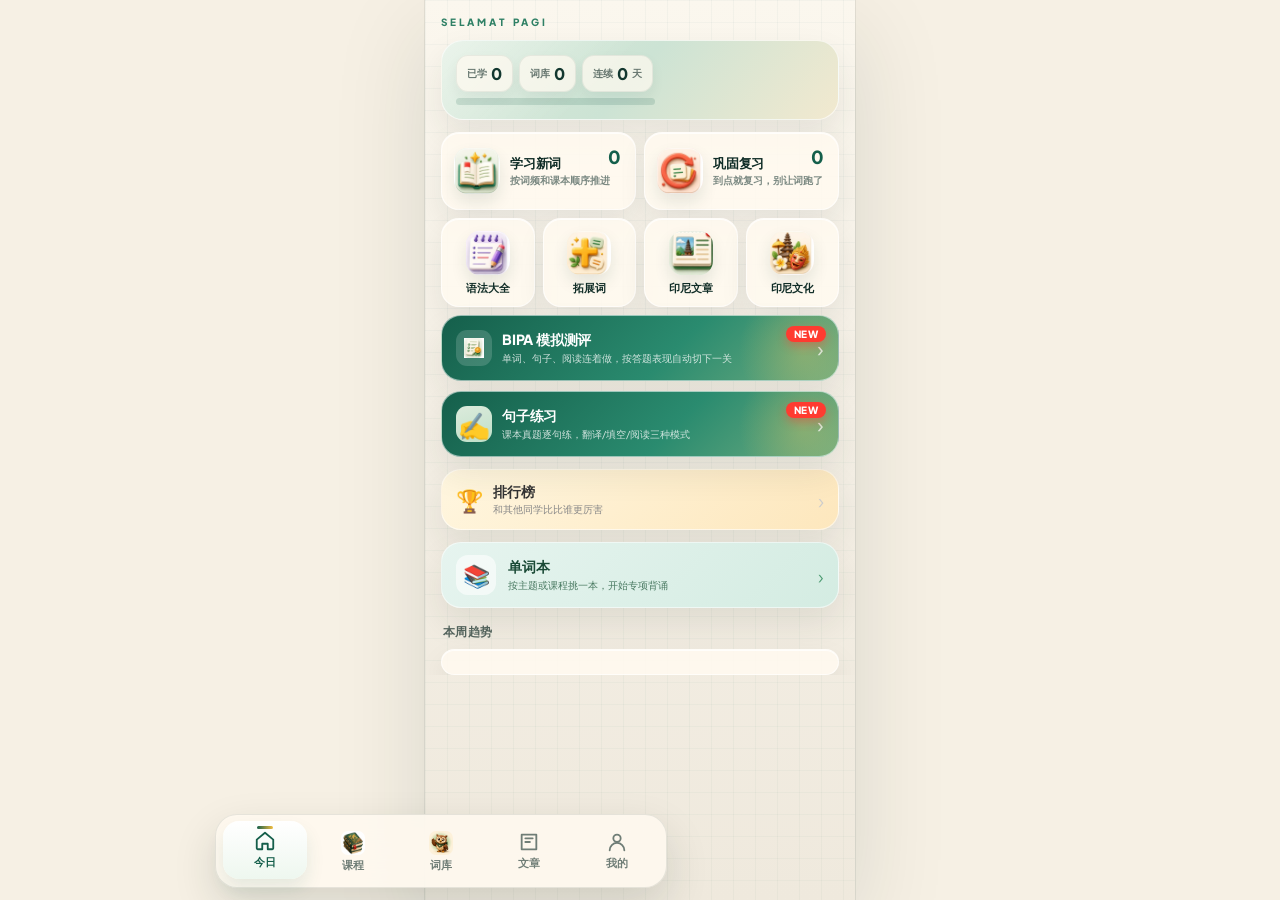
==== commit fc1593ba: "feat: 句子练习(三模式+课本103句)" ====
--- a/index.html
+++ b/index.html
@@ -35,63 +35,63 @@
 <script src="https://cdn.jsdelivr.net/npm/vue@3/dist/vue.global.prod.js"></script>
 <script src="https://cdn.jsdelivr.net/npm/vant@4/lib/vant.min.js"></script>
 <script>(function(){var p=localStorage.getItem('dark_mode')||'auto';if(p==='on'||(p==='auto'&&matchMedia('(prefers-color-scheme:dark)').matches))document.documentElement.setAttribute('data-theme','dark')})()</script>
-  <script type="module" crossorigin>(function(){const e=document.createElement("link").relList;if(e&&e.supports&&e.supports("modulepreload"))return;for(const s of document.querySelectorAll('link[rel="modulepreload"]'))i(s);new MutationObserver(s=>{for(const a of s)if(a.type==="childList")for(const r of a.addedNodes)r.tagName==="LINK"&&r.rel==="modulepreload"&&i(r)}).observe(document,{childList:!0,subtree:!0});function t(s){const a={};return s.integrity&&(a.integrity=s.integrity),s.referrerPolicy&&(a.referrerPolicy=s.referrerPolicy),s.crossOrigin==="use-credentials"?a.credentials="include":s.crossOrigin==="anonymous"?a.credentials="omit":a.credentials="same-origin",a}function i(s){if(s.ep)return;s.ep=!0;const a=t(s);fetch(s.href,a)}})();const u={sb:null,currentUser:null,profile:{daily_new_words:10,daily_review_limit:100,display_name:null},_sfRegion:"",_sfCategory:"nature",_editGender:null,wordsOffset:0};function Ze(n){if(n===void 0)throw new ReferenceError("this hasn't been initialised - super() hasn't been called");return n}function Wo(n,e){n.prototype=Object.create(e.prototype),n.prototype.constructor=n,n.__proto__=e}/*!
+  <script type="module" crossorigin>(function(){const e=document.createElement("link").relList;if(e&&e.supports&&e.supports("modulepreload"))return;for(const s of document.querySelectorAll('link[rel="modulepreload"]'))i(s);new MutationObserver(s=>{for(const a of s)if(a.type==="childList")for(const r of a.addedNodes)r.tagName==="LINK"&&r.rel==="modulepreload"&&i(r)}).observe(document,{childList:!0,subtree:!0});function t(s){const a={};return s.integrity&&(a.integrity=s.integrity),s.referrerPolicy&&(a.referrerPolicy=s.referrerPolicy),s.crossOrigin==="use-credentials"?a.credentials="include":s.crossOrigin==="anonymous"?a.credentials="omit":a.credentials="same-origin",a}function i(s){if(s.ep)return;s.ep=!0;const a=t(s);fetch(s.href,a)}})();const u={sb:null,currentUser:null,profile:{daily_new_words:10,daily_review_limit:100,display_name:null},_sfRegion:"",_sfCategory:"nature",_editGender:null,wordsOffset:0};function tt(n){if(n===void 0)throw new ReferenceError("this hasn't been initialised - super() hasn't been called");return n}function Xo(n,e){n.prototype=Object.create(e.prototype),n.prototype.constructor=n,n.__proto__=e}/*!
  * GSAP 3.15.0
  * https://gsap.com
  *
  * @license Copyright 2008-2026, GreenSock. All rights reserved.
  * Subject to the terms at https://gsap.com/standard-license
  * @author: Jack Doyle, jack@greensock.com
-*/var Ie={autoSleep:120,force3D:"auto",nullTargetWarn:1,units:{lineHeight:""}},Vn={duration:.5,overwrite:!1,delay:0},Pr,oe,V,Re=1e8,W=1/Re,Xi=Math.PI*2,Ad=Xi/4,Pd=0,Ho=Math.sqrt,Rd=Math.cos,Od=Math.sin,re=function(e){return typeof e=="string"},Q=function(e){return typeof e=="function"},tt=function(e){return typeof e=="number"},Rr=function(e){return typeof e>"u"},Ye=function(e){return typeof e=="object"},pe=function(e){return e!==!1},Or=function(){return typeof window<"u"},Es=function(e){return Q(e)||re(e)},Uo=typeof ArrayBuffer=="function"&&ArrayBuffer.isView||function(){},ce=Array.isArray,Dd=/random\([^)]+\)/g,zd=/,\s*/g,so=/(?:-?\.?\d|\.)+/gi,Fo=/[-+=.]*\d+[.e\-+]*\d*[e\-+]*\d*/g,Ut=/[-+=.]*\d+[.e-]*\d*[a-z%]*/g,zi=/[-+=.]*\d+\.?\d*(?:e-|e\+)?\d*/gi,Vo=/[+-]=-?[.\d]+/,Nd=/[^,'"\[\]\s]+/gi,qd=/^[+\-=e\s\d]*\d+[.\d]*([a-z]*|%)\s*$/i,X,He,Ki,Dr,Le={},Fs={},Go,Yo=function(e){return(Fs=sn(e,Le))&&ye},zr=function(e,t){return console.warn("Invalid property",e,"set to",t,"Missing plugin? gsap.registerPlugin()")},Gn=function(e,t){return!t&&console.warn(e)},Jo=function(e,t){return e&&(Le[e]=t)&&Fs&&(Fs[e]=t)||Le},Yn=function(){return 0},jd={suppressEvents:!0,isStart:!0,kill:!1},Ls={suppressEvents:!0,kill:!1},Wd={suppressEvents:!0},Nr={},ut=[],Zi={},Xo,xe={},Ni={},io=30,Ms=[],qr="",jr=function(e){var t=e[0],i,s;if(Ye(t)||Q(t)||(e=[e]),!(i=(t._gsap||{}).harness)){for(s=Ms.length;s--&&!Ms[s].targetTest(t););i=Ms[s]}for(s=e.length;s--;)e[s]&&(e[s]._gsap||(e[s]._gsap=new _l(e[s],i)))||e.splice(s,1);return e},Bt=function(e){return e._gsap||jr(Oe(e))[0]._gsap},Ko=function(e,t,i){return(i=e[t])&&Q(i)?e[t]():Rr(i)&&e.getAttribute&&e.getAttribute(t)||i},he=function(e,t){return(e=e.split(",")).forEach(t)||e},ee=function(e){return Math.round(e*1e5)/1e5||0},J=function(e){return Math.round(e*1e7)/1e7||0},Jt=function(e,t){var i=t.charAt(0),s=parseFloat(t.substr(2));return e=parseFloat(e),i==="+"?e+s:i==="-"?e-s:i==="*"?e*s:e/s},Hd=function(e,t){for(var i=t.length,s=0;e.indexOf(t[s])<0&&++s<i;);return s<i},Vs=function(){var e=ut.length,t=ut.slice(0),i,s;for(Zi={},ut.length=0,i=0;i<e;i++)s=t[i],s&&s._lazy&&(s.render(s._lazy[0],s._lazy[1],!0)._lazy=0)},Wr=function(e){return!!(e._initted||e._startAt||e.add)},Zo=function(e,t,i,s){ut.length&&!oe&&Vs(),e.render(t,i,!!(oe&&t<0&&Wr(e))),ut.length&&!oe&&Vs()},Qo=function(e){var t=parseFloat(e);return(t||t===0)&&(e+"").match(Nd).length<2?t:re(e)?e.trim():e},el=function(e){return e},Me=function(e,t){for(var i in t)i in e||(e[i]=t[i]);return e},Ud=function(e){return function(t,i){for(var s in i)s in t||s==="duration"&&e||s==="ease"||(t[s]=i[s])}},sn=function(e,t){for(var i in t)e[i]=t[i];return e},ro=function n(e,t){for(var i in t)i!=="__proto__"&&i!=="constructor"&&i!=="prototype"&&(e[i]=Ye(t[i])?n(e[i]||(e[i]={}),t[i]):t[i]);return e},Gs=function(e,t){var i={},s;for(s in e)s in t||(i[s]=e[s]);return i},On=function(e){var t=e.parent||X,i=e.keyframes?Ud(ce(e.keyframes)):Me;if(pe(e.inherit))for(;t;)i(e,t.vars.defaults),t=t.parent||t._dp;return e},Fd=function(e,t){for(var i=e.length,s=i===t.length;s&&i--&&e[i]===t[i];);return i<0},tl=function(e,t,i,s,a){var r=e[s],o;if(a)for(o=t[a];r&&r[a]>o;)r=r._prev;return r?(t._next=r._next,r._next=t):(t._next=e[i],e[i]=t),t._next?t._next._prev=t:e[s]=t,t._prev=r,t.parent=t._dp=e,t},pi=function(e,t,i,s){i===void 0&&(i="_first"),s===void 0&&(s="_last");var a=t._prev,r=t._next;a?a._next=r:e[i]===t&&(e[i]=r),r?r._prev=a:e[s]===t&&(e[s]=a),t._next=t._prev=t.parent=null},ht=function(e,t){e.parent&&(!t||e.parent.autoRemoveChildren)&&e.parent.remove&&e.parent.remove(e),e._act=0},Lt=function(e,t){if(e&&(!t||t._end>e._dur||t._start<0))for(var i=e;i;)i._dirty=1,i=i.parent;return e},Vd=function(e){for(var t=e.parent;t&&t.parent;)t._dirty=1,t.totalDuration(),t=t.parent;return e},Qi=function(e,t,i,s){return e._startAt&&(oe?e._startAt.revert(Ls):e.vars.immediateRender&&!e.vars.autoRevert||e._startAt.render(t,!0,s))},Gd=function n(e){return!e||e._ts&&n(e.parent)},ao=function(e){return e._repeat?rn(e._tTime,e=e.duration()+e._rDelay)*e:0},rn=function(e,t){var i=Math.floor(e=J(e/t));return e&&i===e?i-1:i},Ys=function(e,t){return(e-t._start)*t._ts+(t._ts>=0?0:t._dirty?t.totalDuration():t._tDur)},hi=function(e){return e._end=J(e._start+(e._tDur/Math.abs(e._ts||e._rts||W)||0))},gi=function(e,t){var i=e._dp;return i&&i.smoothChildTiming&&e._ts&&(e._start=J(i._time-(e._ts>0?t/e._ts:((e._dirty?e.totalDuration():e._tDur)-t)/-e._ts)),hi(e),i._dirty||Lt(i,e)),e},nl=function(e,t){var i;if((t._time||!t._dur&&t._initted||t._start<e._time&&(t._dur||!t.add))&&(i=Ys(e.rawTime(),t),(!t._dur||ps(0,t.totalDuration(),i)-t._tTime>W)&&t.render(i,!0)),Lt(e,t)._dp&&e._initted&&e._time>=e._dur&&e._ts){if(e._dur<e.duration())for(i=e;i._dp;)i.rawTime()>=0&&i.totalTime(i._tTime),i=i._dp;e._zTime=-W}},Ue=function(e,t,i,s){return t.parent&&ht(t),t._start=J((tt(i)?i:i||e!==X?Pe(e,i,t):e._time)+t._delay),t._end=J(t._start+(t.totalDuration()/Math.abs(t.timeScale())||0)),tl(e,t,"_first","_last",e._sort?"_start":0),er(t)||(e._recent=t),s||nl(e,t),e._ts<0&&gi(e,e._tTime),e},sl=function(e,t){return(Le.ScrollTrigger||zr("scrollTrigger",t))&&Le.ScrollTrigger.create(t,e)},il=function(e,t,i,s,a){if(Ur(e,t,a),!e._initted)return 1;if(!i&&e._pt&&!oe&&(e._dur&&e.vars.lazy!==!1||!e._dur&&e.vars.lazy)&&Xo!==$e.frame)return ut.push(e),e._lazy=[a,s],1},Yd=function n(e){var t=e.parent;return t&&t._ts&&t._initted&&!t._lock&&(t.rawTime()<0||n(t))},er=function(e){var t=e.data;return t==="isFromStart"||t==="isStart"},Jd=function(e,t,i,s){var a=e.ratio,r=t<0||!t&&(!e._start&&Yd(e)&&!(!e._initted&&er(e))||(e._ts<0||e._dp._ts<0)&&!er(e))?0:1,o=e._rDelay,l=0,c,d,f;if(o&&e._repeat&&(l=ps(0,e._tDur,t),d=rn(l,o),e._yoyo&&d&1&&(r=1-r),d!==rn(e._tTime,o)&&(a=1-r,e.vars.repeatRefresh&&e._initted&&e.invalidate())),r!==a||oe||s||e._zTime===W||!t&&e._zTime){if(!e._initted&&il(e,t,s,i,l))return;for(f=e._zTime,e._zTime=t||(i?W:0),i||(i=t&&!f),e.ratio=r,e._from&&(r=1-r),e._time=0,e._tTime=l,c=e._pt;c;)c.r(r,c.d),c=c._next;t<0&&Qi(e,t,i,!0),e._onUpdate&&!i&&ke(e,"onUpdate"),l&&e._repeat&&!i&&e.parent&&ke(e,"onRepeat"),(t>=e._tDur||t<0)&&e.ratio===r&&(r&&ht(e,1),!i&&!oe&&(ke(e,r?"onComplete":"onReverseComplete",!0),e._prom&&e._prom()))}else e._zTime||(e._zTime=t)},Xd=function(e,t,i){var s;if(i>t)for(s=e._first;s&&s._start<=i;){if(s.data==="isPause"&&s._start>t)return s;s=s._next}else for(s=e._last;s&&s._start>=i;){if(s.data==="isPause"&&s._start<t)return s;s=s._prev}},an=function(e,t,i,s){var a=e._repeat,r=J(t)||0,o=e._tTime/e._tDur;return o&&!s&&(e._time*=r/e._dur),e._dur=r,e._tDur=a?a<0?1e10:J(r*(a+1)+e._rDelay*a):r,o>0&&!s&&gi(e,e._tTime=e._tDur*o),e.parent&&hi(e),i||Lt(e.parent,e),e},oo=function(e){return e instanceof fe?Lt(e):an(e,e._dur)},Kd={_start:0,endTime:Yn,totalDuration:Yn},Pe=function n(e,t,i){var s=e.labels,a=e._recent||Kd,r=e.duration()>=Re?a.endTime(!1):e._dur,o,l,c;return re(t)&&(isNaN(t)||t in s)?(l=t.charAt(0),c=t.substr(-1)==="%",o=t.indexOf("="),l==="<"||l===">"?(o>=0&&(t=t.replace(/=/,"")),(l==="<"?a._start:a.endTime(a._repeat>=0))+(parseFloat(t.substr(1))||0)*(c?(o<0?a:i).totalDuration()/100:1)):o<0?(t in s||(s[t]=r),s[t]):(l=parseFloat(t.charAt(o-1)+t.substr(o+1)),c&&i&&(l=l/100*(ce(i)?i[0]:i).totalDuration()),o>1?n(e,t.substr(0,o-1),i)+l:r+l)):t==null?r:+t},Dn=function(e,t,i){var s=tt(t[1]),a=(s?2:1)+(e<2?0:1),r=t[a],o,l;if(s&&(r.duration=t[1]),r.parent=i,e){for(o=r,l=i;l&&!("immediateRender"in o);)o=l.vars.defaults||{},l=pe(l.vars.inherit)&&l.parent;r.immediateRender=pe(o.immediateRender),e<2?r.runBackwards=1:r.startAt=t[a-1]}return new te(t[0],r,t[a+1])},wt=function(e,t){return e||e===0?t(e):t},ps=function(e,t,i){return i<e?e:i>t?t:i},le=function(e,t){return!re(e)||!(t=qd.exec(e))?"":t[1]},Zd=function(e,t,i){return wt(i,function(s){return ps(e,t,s)})},tr=[].slice,rl=function(e,t){return e&&Ye(e)&&"length"in e&&(!t&&!e.length||e.length-1 in e&&Ye(e[0]))&&!e.nodeType&&e!==He},Qd=function(e,t,i){return i===void 0&&(i=[]),e.forEach(function(s){var a;return re(s)&&!t||rl(s,1)?(a=i).push.apply(a,Oe(s)):i.push(s)})||i},Oe=function(e,t,i){return V&&!t&&V.selector?V.selector(e):re(e)&&!i&&(Ki||!on())?tr.call((t||Dr).querySelectorAll(e),0):ce(e)?Qd(e,i):rl(e)?tr.call(e,0):e?[e]:[]},nr=function(e){return e=Oe(e)[0]||Gn("Invalid scope")||{},function(t){var i=e.current||e.nativeElement||e;return Oe(t,i.querySelectorAll?i:i===e?Gn("Invalid scope")||Dr.createElement("div"):e)}},al=function(e){return e.sort(function(){return .5-Math.random()})},ol=function(e){if(Q(e))return e;var t=Ye(e)?e:{each:e},i=Mt(t.ease),s=t.from||0,a=parseFloat(t.base)||0,r={},o=s>0&&s<1,l=isNaN(s)||o,c=t.axis,d=s,f=s;return re(s)?d=f={center:.5,edges:.5,end:1}[s]||0:!o&&l&&(d=s[0],f=s[1]),function(p,h,_){var m=(_||t).length,w=r[m],b,x,T,$,y,E,k,v,S;if(!w){if(S=t.grid==="auto"?0:(t.grid||[1,Re])[1],!S){for(k=-Re;k<(k=_[S++].getBoundingClientRect().left)&&S<m;);S<m&&S--}for(w=r[m]=[],b=l?Math.min(S,m)*d-.5:s%S,x=S===Re?0:l?m*f/S-.5:s/S|0,k=0,v=Re,E=0;E<m;E++)T=E%S-b,$=x-(E/S|0),w[E]=y=c?Math.abs(c==="y"?$:T):Ho(T*T+$*$),y>k&&(k=y),y<v&&(v=y);s==="random"&&al(w),w.max=k-v,w.min=v,w.v=m=(parseFloat(t.amount)||parseFloat(t.each)*(S>m?m-1:c?c==="y"?m/S:S:Math.max(S,m/S))||0)*(s==="edges"?-1:1),w.b=m<0?a-m:a,w.u=le(t.amount||t.each)||0,i=i&&m<0?fu(i):i}return m=(w[p]-w.min)/w.max||0,J(w.b+(i?i(m):m)*w.v)+w.u}},sr=function(e){var t=Math.pow(10,((e+"").split(".")[1]||"").length);return function(i){var s=J(Math.round(parseFloat(i)/e)*e*t);return(s-s%1)/t+(tt(i)?0:le(i))}},ll=function(e,t){var i=ce(e),s,a;return!i&&Ye(e)&&(s=i=e.radius||Re,e.values?(e=Oe(e.values),(a=!tt(e[0]))&&(s*=s)):e=sr(e.increment)),wt(t,i?Q(e)?function(r){return a=e(r),Math.abs(a-r)<=s?a:r}:function(r){for(var o=parseFloat(a?r.x:r),l=parseFloat(a?r.y:0),c=Re,d=0,f=e.length,p,h;f--;)a?(p=e[f].x-o,h=e[f].y-l,p=p*p+h*h):p=Math.abs(e[f]-o),p<c&&(c=p,d=f);return d=!s||c<=s?e[d]:r,a||d===r||tt(r)?d:d+le(r)}:sr(e))},cl=function(e,t,i,s){return wt(ce(e)?!t:i===!0?!!(i=0):!s,function(){return ce(e)?e[~~(Math.random()*e.length)]:(i=i||1e-5)&&(s=i<1?Math.pow(10,(i+"").length-2):1)&&Math.floor(Math.round((e-i/2+Math.random()*(t-e+i*.99))/i)*i*s)/s})},eu=function(){for(var e=arguments.length,t=new Array(e),i=0;i<e;i++)t[i]=arguments[i];return function(s){return t.reduce(function(a,r){return r(a)},s)}},tu=function(e,t){return function(i){return e(parseFloat(i))+(t||le(i))}},nu=function(e,t,i){return ul(e,t,0,1,i)},dl=function(e,t,i){return wt(i,function(s){return e[~~t(s)]})},su=function n(e,t,i){var s=t-e;return ce(e)?dl(e,n(0,e.length),t):wt(i,function(a){return(s+(a-e)%s)%s+e})},iu=function n(e,t,i){var s=t-e,a=s*2;return ce(e)?dl(e,n(0,e.length-1),t):wt(i,function(r){return r=(a+(r-e)%a)%a||0,e+(r>s?a-r:r)})},Jn=function(e){return e.replace(Dd,function(t){var i=t.indexOf("[")+1,s=t.substring(i||7,i?t.indexOf("]"):t.length-1).split(zd);return cl(i?s:+s[0],i?0:+s[1],+s[2]||1e-5)})},ul=function(e,t,i,s,a){var r=t-e,o=s-i;return wt(a,function(l){return i+((l-e)/r*o||0)})},ru=function n(e,t,i,s){var a=isNaN(e+t)?0:function(h){return(1-h)*e+h*t};if(!a){var r=re(e),o={},l,c,d,f,p;if(i===!0&&(s=1)&&(i=null),r)e={p:e},t={p:t};else if(ce(e)&&!ce(t)){for(d=[],f=e.length,p=f-2,c=1;c<f;c++)d.push(n(e[c-1],e[c]));f--,a=function(_){_*=f;var m=Math.min(p,~~_);return d[m](_-m)},i=t}else s||(e=sn(ce(e)?[]:{},e));if(!d){for(l in t)Hr.call(o,e,l,"get",t[l]);a=function(_){return Gr(_,o)||(r?e.p:e)}}}return wt(i,a)},lo=function(e,t,i){var s=e.labels,a=Re,r,o,l;for(r in s)o=s[r]-t,o<0==!!i&&o&&a>(o=Math.abs(o))&&(l=r,a=o);return l},ke=function(e,t,i){var s=e.vars,a=s[t],r=V,o=e._ctx,l,c,d;if(a)return l=s[t+"Params"],c=s.callbackScope||e,i&&ut.length&&Vs(),o&&(V=o),d=l?a.apply(c,l):a.call(c),V=r,d},Cn=function(e){return ht(e),e.scrollTrigger&&e.scrollTrigger.kill(!!oe),e.progress()<1&&ke(e,"onInterrupt"),e},Ft,fl=[],ml=function(e){if(e)if(e=!e.name&&e.default||e,Or()||e.headless){var t=e.name,i=Q(e),s=t&&!i&&e.init?function(){this._props=[]}:e,a={init:Yn,render:Gr,add:Hr,kill:Su,modifier:bu,rawVars:0},r={targetTest:0,get:0,getSetter:Vr,aliases:{},register:0};if(on(),e!==s){if(xe[t])return;Me(s,Me(Gs(e,a),r)),sn(s.prototype,sn(a,Gs(e,r))),xe[s.prop=t]=s,e.targetTest&&(Ms.push(s),Nr[t]=1),t=(t==="css"?"CSS":t.charAt(0).toUpperCase()+t.substr(1))+"Plugin"}Jo(t,s),e.register&&e.register(ye,s,ge)}else fl.push(e)},j=255,Bn={aqua:[0,j,j],lime:[0,j,0],silver:[192,192,192],black:[0,0,0],maroon:[128,0,0],teal:[0,128,128],blue:[0,0,j],navy:[0,0,128],white:[j,j,j],olive:[128,128,0],yellow:[j,j,0],orange:[j,165,0],gray:[128,128,128],purple:[128,0,128],green:[0,128,0],red:[j,0,0],pink:[j,192,203],cyan:[0,j,j],transparent:[j,j,j,0]},qi=function(e,t,i){return e+=e<0?1:e>1?-1:0,(e*6<1?t+(i-t)*e*6:e<.5?i:e*3<2?t+(i-t)*(2/3-e)*6:t)*j+.5|0},pl=function(e,t,i){var s=e?tt(e)?[e>>16,e>>8&j,e&j]:0:Bn.black,a,r,o,l,c,d,f,p,h,_;if(!s){if(e.substr(-1)===","&&(e=e.substr(0,e.length-1)),Bn[e])s=Bn[e];else if(e.charAt(0)==="#"){if(e.length<6&&(a=e.charAt(1),r=e.charAt(2),o=e.charAt(3),e="#"+a+a+r+r+o+o+(e.length===5?e.charAt(4)+e.charAt(4):"")),e.length===9)return s=parseInt(e.substr(1,6),16),[s>>16,s>>8&j,s&j,parseInt(e.substr(7),16)/255];e=parseInt(e.substr(1),16),s=[e>>16,e>>8&j,e&j]}else if(e.substr(0,3)==="hsl"){if(s=_=e.match(so),!t)l=+s[0]%360/360,c=+s[1]/100,d=+s[2]/100,r=d<=.5?d*(c+1):d+c-d*c,a=d*2-r,s.length>3&&(s[3]*=1),s[0]=qi(l+1/3,a,r),s[1]=qi(l,a,r),s[2]=qi(l-1/3,a,r);else if(~e.indexOf("="))return s=e.match(Fo),i&&s.length<4&&(s[3]=1),s}else s=e.match(so)||Bn.transparent;s=s.map(Number)}return t&&!_&&(a=s[0]/j,r=s[1]/j,o=s[2]/j,f=Math.max(a,r,o),p=Math.min(a,r,o),d=(f+p)/2,f===p?l=c=0:(h=f-p,c=d>.5?h/(2-f-p):h/(f+p),l=f===a?(r-o)/h+(r<o?6:0):f===r?(o-a)/h+2:(a-r)/h+4,l*=60),s[0]=~~(l+.5),s[1]=~~(c*100+.5),s[2]=~~(d*100+.5)),i&&s.length<4&&(s[3]=1),s},hl=function(e){var t=[],i=[],s=-1;return e.split(ft).forEach(function(a){var r=a.match(Ut)||[];t.push.apply(t,r),i.push(s+=r.length+1)}),t.c=i,t},co=function(e,t,i){var s="",a=(e+s).match(ft),r=t?"hsla(":"rgba(",o=0,l,c,d,f;if(!a)return e;if(a=a.map(function(p){return(p=pl(p,t,1))&&r+(t?p[0]+","+p[1]+"%,"+p[2]+"%,"+p[3]:p.join(","))+")"}),i&&(d=hl(e),l=i.c,l.join(s)!==d.c.join(s)))for(c=e.replace(ft,"1").split(Ut),f=c.length-1;o<f;o++)s+=c[o]+(~l.indexOf(o)?a.shift()||r+"0,0,0,0)":(d.length?d:a.length?a:i).shift());if(!c)for(c=e.split(ft),f=c.length-1;o<f;o++)s+=c[o]+a[o];return s+c[f]},ft=function(){var n="(?:\\b(?:(?:rgb|rgba|hsl|hsla)\\(.+?\\))|\\B#(?:[0-9a-f]{3,4}){1,2}\\b",e;for(e in Bn)n+="|"+e+"\\b";return new RegExp(n+")","gi")}(),au=/hsl[a]?\(/,gl=function(e){var t=e.join(" "),i;if(ft.lastIndex=0,ft.test(t))return i=au.test(t),e[1]=co(e[1],i),e[0]=co(e[0],i,hl(e[1])),!0},Xn,$e=function(){var n=Date.now,e=500,t=33,i=n(),s=i,a=1e3/240,r=a,o=[],l,c,d,f,p,h,_=function m(w){var b=n()-s,x=w===!0,T,$,y,E;if((b>e||b<0)&&(i+=b-t),s+=b,y=s-i,T=y-r,(T>0||x)&&(E=++f.frame,p=y-f.time*1e3,f.time=y=y/1e3,r+=T+(T>=a?4:a-T),$=1),x||(l=c(m)),$)for(h=0;h<o.length;h++)o[h](y,p,E,w)};return f={time:0,frame:0,tick:function(){_(!0)},deltaRatio:function(w){return p/(1e3/(w||60))},wake:function(){Go&&(!Ki&&Or()&&(He=Ki=window,Dr=He.document||{},Le.gsap=ye,(He.gsapVersions||(He.gsapVersions=[])).push(ye.version),Yo(Fs||He.GreenSockGlobals||!He.gsap&&He||{}),fl.forEach(ml)),d=typeof requestAnimationFrame<"u"&&requestAnimationFrame,l&&f.sleep(),c=d||function(w){return setTimeout(w,r-f.time*1e3+1|0)},Xn=1,_(2))},sleep:function(){(d?cancelAnimationFrame:clearTimeout)(l),Xn=0,c=Yn},lagSmoothing:function(w,b){e=w||1/0,t=Math.min(b||33,e)},fps:function(w){a=1e3/(w||240),r=f.time*1e3+a},add:function(w,b,x){var T=b?function($,y,E,k){w($,y,E,k),f.remove(T)}:w;return f.remove(w),o[x?"unshift":"push"](T),on(),T},remove:function(w,b){~(b=o.indexOf(w))&&o.splice(b,1)&&h>=b&&h--},_listeners:o},f}(),on=function(){return!Xn&&$e.wake()},R={},ou=/^[\d.\-M][\d.\-,\s]/,lu=/["']/g,cu=function(e){for(var t={},i=e.substr(1,e.length-3).split(":"),s=i[0],a=1,r=i.length,o,l,c;a<r;a++)l=i[a],o=a!==r-1?l.lastIndexOf(","):l.length,c=l.substr(0,o),t[s]=isNaN(c)?c.replace(lu,"").trim():+c,s=l.substr(o+1).trim();return t},du=function(e){var t=e.indexOf("(")+1,i=e.indexOf(")"),s=e.indexOf("(",t);return e.substring(t,~s&&s<i?e.indexOf(")",i+1):i)},uu=function(e){var t=(e+"").split("("),i=R[t[0]];return i&&t.length>1&&i.config?i.config.apply(null,~e.indexOf("{")?[cu(t[1])]:du(e).split(",").map(Qo)):R._CE&&ou.test(e)?R._CE("",e):i},fu=function(e){return function(t){return 1-e(1-t)}},Mt=function(e,t){return e&&(Q(e)?e:R[e]||uu(e))||t},Dt=function(e,t,i,s){i===void 0&&(i=function(l){return 1-t(1-l)}),s===void 0&&(s=function(l){return l<.5?t(l*2)/2:1-t((1-l)*2)/2});var a={easeIn:t,easeOut:i,easeInOut:s},r;return he(e,function(o){R[o]=Le[o]=a,R[r=o.toLowerCase()]=i;for(var l in a)R[r+(l==="easeIn"?".in":l==="easeOut"?".out":".inOut")]=R[o+"."+l]=a[l]}),a},vl=function(e){return function(t){return t<.5?(1-e(1-t*2))/2:.5+e((t-.5)*2)/2}},ji=function n(e,t,i){var s=t>=1?t:1,a=(i||(e?.3:.45))/(t<1?t:1),r=a/Xi*(Math.asin(1/s)||0),o=function(d){return d===1?1:s*Math.pow(2,-10*d)*Od((d-r)*a)+1},l=e==="out"?o:e==="in"?function(c){return 1-o(1-c)}:vl(o);return a=Xi/a,l.config=function(c,d){return n(e,c,d)},l},Wi=function n(e,t){t===void 0&&(t=1.70158);var i=function(r){return r?--r*r*((t+1)*r+t)+1:0},s=e==="out"?i:e==="in"?function(a){return 1-i(1-a)}:vl(i);return s.config=function(a){return n(e,a)},s};he("Linear,Quad,Cubic,Quart,Quint,Strong",function(n,e){var t=e<5?e+1:e;Dt(n+",Power"+(t-1),e?function(i){return Math.pow(i,t)}:function(i){return i},function(i){return 1-Math.pow(1-i,t)},function(i){return i<.5?Math.pow(i*2,t)/2:1-Math.pow((1-i)*2,t)/2})});R.Linear.easeNone=R.none=R.Linear.easeIn;Dt("Elastic",ji("in"),ji("out"),ji());(function(n,e){var t=1/e,i=2*t,s=2.5*t,a=function(o){return o<t?n*o*o:o<i?n*Math.pow(o-1.5/e,2)+.75:o<s?n*(o-=2.25/e)*o+.9375:n*Math.pow(o-2.625/e,2)+.984375};Dt("Bounce",function(r){return 1-a(1-r)},a)})(7.5625,2.75);Dt("Expo",function(n){return Math.pow(2,10*(n-1))*n+n*n*n*n*n*n*(1-n)});Dt("Circ",function(n){return-(Ho(1-n*n)-1)});Dt("Sine",function(n){return n===1?1:-Rd(n*Ad)+1});Dt("Back",Wi("in"),Wi("out"),Wi());R.SteppedEase=R.steps=Le.SteppedEase={config:function(e,t){e===void 0&&(e=1);var i=1/e,s=e+(t?0:1),a=t?1:0,r=1-W;return function(o){return((s*ps(0,r,o)|0)+a)*i}}};Vn.ease=R["quad.out"];he("onComplete,onUpdate,onStart,onRepeat,onReverseComplete,onInterrupt",function(n){return qr+=n+","+n+"Params,"});var _l=function(e,t){this.id=Pd++,e._gsap=this,this.target=e,this.harness=t,this.get=t?t.get:Ko,this.set=t?t.getSetter:Vr},Kn=function(){function n(t){this.vars=t,this._delay=+t.delay||0,(this._repeat=t.repeat===1/0?-2:t.repeat||0)&&(this._rDelay=t.repeatDelay||0,this._yoyo=!!t.yoyo||!!t.yoyoEase),this._ts=1,an(this,+t.duration,1,1),this.data=t.data,V&&(this._ctx=V,V.data.push(this)),Xn||$e.wake()}var e=n.prototype;return e.delay=function(i){return i||i===0?(this.parent&&this.parent.smoothChildTiming&&this.startTime(this._start+i-this._delay),this._delay=i,this):this._delay},e.duration=function(i){return arguments.length?this.totalDuration(this._repeat>0?i+(i+this._rDelay)*this._repeat:i):this.totalDuration()&&this._dur},e.totalDuration=function(i){return arguments.length?(this._dirty=0,an(this,this._repeat<0?i:(i-this._repeat*this._rDelay)/(this._repeat+1))):this._tDur},e.totalTime=function(i,s){if(on(),!arguments.length)return this._tTime;var a=this._dp;if(a&&a.smoothChildTiming&&this._ts){for(gi(this,i),!a._dp||a.parent||nl(a,this);a&&a.parent;)a.parent._time!==a._start+(a._ts>=0?a._tTime/a._ts:(a.totalDuration()-a._tTime)/-a._ts)&&a.totalTime(a._tTime,!0),a=a.parent;!this.parent&&this._dp.autoRemoveChildren&&(this._ts>0&&i<this._tDur||this._ts<0&&i>0||!this._tDur&&!i)&&Ue(this._dp,this,this._start-this._delay)}return(this._tTime!==i||!this._dur&&!s||this._initted&&Math.abs(this._zTime)===W||!this._initted&&this._dur&&i||!i&&!this._initted&&(this.add||this._ptLookup))&&(this._ts||(this._pTime=i),Zo(this,i,s)),this},e.time=function(i,s){return arguments.length?this.totalTime(Math.min(this.totalDuration(),i+ao(this))%(this._dur+this._rDelay)||(i?this._dur:0),s):this._time},e.totalProgress=function(i,s){return arguments.length?this.totalTime(this.totalDuration()*i,s):this.totalDuration()?Math.min(1,this._tTime/this._tDur):this.rawTime()>=0&&this._initted?1:0},e.progress=function(i,s){return arguments.length?this.totalTime(this.duration()*(this._yoyo&&!(this.iteration()&1)?1-i:i)+ao(this),s):this.duration()?Math.min(1,this._time/this._dur):this.rawTime()>0?1:0},e.iteration=function(i,s){var a=this.duration()+this._rDelay;return arguments.length?this.totalTime(this._time+(i-1)*a,s):this._repeat?rn(this._tTime,a)+1:1},e.timeScale=function(i,s){if(!arguments.length)return this._rts===-W?0:this._rts;if(this._rts===i)return this;var a=this.parent&&this._ts?Ys(this.parent._time,this):this._tTime;return this._rts=+i||0,this._ts=this._ps||i===-W?0:this._rts,this.totalTime(ps(-Math.abs(this._delay),this.totalDuration(),a),s!==!1),hi(this),Vd(this)},e.paused=function(i){return arguments.length?(this._ps!==i&&(this._ps=i,i?(this._pTime=this._tTime||Math.max(-this._delay,this.rawTime()),this._ts=this._act=0):(on(),this._ts=this._rts,this.totalTime(this.parent&&!this.parent.smoothChildTiming?this.rawTime():this._tTime||this._pTime,this.progress()===1&&Math.abs(this._zTime)!==W&&(this._tTime-=W)))),this):this._ps},e.startTime=function(i){if(arguments.length){this._start=J(i);var s=this.parent||this._dp;return s&&(s._sort||!this.parent)&&Ue(s,this,this._start-this._delay),this}return this._start},e.endTime=function(i){return this._start+(pe(i)?this.totalDuration():this.duration())/Math.abs(this._ts||1)},e.rawTime=function(i){var s=this.parent||this._dp;return s?i&&(!this._ts||this._repeat&&this._time&&this.totalProgress()<1)?this._tTime%(this._dur+this._rDelay):this._ts?Ys(s.rawTime(i),this):this._tTime:this._tTime},e.revert=function(i){i===void 0&&(i=Wd);var s=oe;return oe=i,Wr(this)&&(this.timeline&&this.timeline.revert(i),this.totalTime(-.01,i.suppressEvents)),this.data!=="nested"&&i.kill!==!1&&this.kill(),oe=s,this},e.globalTime=function(i){for(var s=this,a=arguments.length?i:s.rawTime();s;)a=s._start+a/(Math.abs(s._ts)||1),s=s._dp;return!this.parent&&this._sat?this._sat.globalTime(i):a},e.repeat=function(i){return arguments.length?(this._repeat=i===1/0?-2:i,oo(this)):this._repeat===-2?1/0:this._repeat},e.repeatDelay=function(i){if(arguments.length){var s=this._time;return this._rDelay=i,oo(this),s?this.time(s):this}return this._rDelay},e.yoyo=function(i){return arguments.length?(this._yoyo=i,this):this._yoyo},e.seek=function(i,s){return this.totalTime(Pe(this,i),pe(s))},e.restart=function(i,s){return this.play().totalTime(i?-this._delay:0,pe(s)),this._dur||(this._zTime=-W),this},e.play=function(i,s){return i!=null&&this.seek(i,s),this.reversed(!1).paused(!1)},e.reverse=function(i,s){return i!=null&&this.seek(i||this.totalDuration(),s),this.reversed(!0).paused(!1)},e.pause=function(i,s){return i!=null&&this.seek(i,s),this.paused(!0)},e.resume=function(){return this.paused(!1)},e.reversed=function(i){return arguments.length?(!!i!==this.reversed()&&this.timeScale(-this._rts||(i?-W:0)),this):this._rts<0},e.invalidate=function(){return this._initted=this._act=0,this._zTime=-W,this},e.isActive=function(){var i=this.parent||this._dp,s=this._start,a;return!!(!i||this._ts&&this._initted&&i.isActive()&&(a=i.rawTime(!0))>=s&&a<this.endTime(!0)-W)},e.eventCallback=function(i,s,a){var r=this.vars;return arguments.length>1?(s?(r[i]=s,a&&(r[i+"Params"]=a),i==="onUpdate"&&(this._onUpdate=s)):delete r[i],this):r[i]},e.then=function(i){var s=this,a=s._prom;return new Promise(function(r){var o=Q(i)?i:el,l=function(){var d=s.then;s.then=null,a&&a(),Q(o)&&(o=o(s))&&(o.then||o===s)&&(s.then=d),r(o),s.then=d};s._initted&&s.totalProgress()===1&&s._ts>=0||!s._tTime&&s._ts<0?l():s._prom=l})},e.kill=function(){Cn(this)},n}();Me(Kn.prototype,{_time:0,_start:0,_end:0,_tTime:0,_tDur:0,_dirty:0,_repeat:0,_yoyo:!1,parent:null,_initted:!1,_rDelay:0,_ts:1,_dp:0,ratio:0,_zTime:-W,_prom:0,_ps:!1,_rts:1});var fe=function(n){Wo(e,n);function e(i,s){var a;return i===void 0&&(i={}),a=n.call(this,i)||this,a.labels={},a.smoothChildTiming=!!i.smoothChildTiming,a.autoRemoveChildren=!!i.autoRemoveChildren,a._sort=pe(i.sortChildren),X&&Ue(i.parent||X,Ze(a),s),i.reversed&&a.reverse(),i.paused&&a.paused(!0),i.scrollTrigger&&sl(Ze(a),i.scrollTrigger),a}var t=e.prototype;return t.to=function(s,a,r){return Dn(0,arguments,this),this},t.from=function(s,a,r){return Dn(1,arguments,this),this},t.fromTo=function(s,a,r,o){return Dn(2,arguments,this),this},t.set=function(s,a,r){return a.duration=0,a.parent=this,On(a).repeatDelay||(a.repeat=0),a.immediateRender=!!a.immediateRender,new te(s,a,Pe(this,r),1),this},t.call=function(s,a,r){return Ue(this,te.delayedCall(0,s,a),r)},t.staggerTo=function(s,a,r,o,l,c,d){return r.duration=a,r.stagger=r.stagger||o,r.onComplete=c,r.onCompleteParams=d,r.parent=this,new te(s,r,Pe(this,l)),this},t.staggerFrom=function(s,a,r,o,l,c,d){return r.runBackwards=1,On(r).immediateRender=pe(r.immediateRender),this.staggerTo(s,a,r,o,l,c,d)},t.staggerFromTo=function(s,a,r,o,l,c,d,f){return o.startAt=r,On(o).immediateRender=pe(o.immediateRender),this.staggerTo(s,a,o,l,c,d,f)},t.render=function(s,a,r){var o=this._time,l=this._dirty?this.totalDuration():this._tDur,c=this._dur,d=s<=0?0:J(s),f=this._zTime<0!=s<0&&(this._initted||!c),p,h,_,m,w,b,x,T,$,y,E,k;if(this!==X&&d>l&&s>=0&&(d=l),d!==this._tTime||r||f){if(o!==this._time&&c&&(d+=this._time-o,s+=this._time-o),p=d,$=this._start,T=this._ts,b=!T,f&&(c||(o=this._zTime),(s||!a)&&(this._zTime=s)),this._repeat){if(E=this._yoyo,w=c+this._rDelay,this._repeat<-1&&s<0)return this.totalTime(w*100+s,a,r);if(p=J(d%w),d===l?(m=this._repeat,p=c):(y=J(d/w),m=~~y,m&&m===y&&(p=c,m--),p>c&&(p=c)),y=rn(this._tTime,w),!o&&this._tTime&&y!==m&&this._tTime-y*w-this._dur<=0&&(y=m),E&&m&1&&(p=c-p,k=1),m!==y&&!this._lock){var v=E&&y&1,S=v===(E&&m&1);if(m<y&&(v=!v),o=v?0:d%c?c:d,this._lock=1,this.render(o||(k?0:J(m*w)),a,!c)._lock=0,this._tTime=d,!a&&this.parent&&ke(this,"onRepeat"),this.vars.repeatRefresh&&!k&&(this.invalidate()._lock=1,y=m),o&&o!==this._time||b!==!this._ts||this.vars.onRepeat&&!this.parent&&!this._act)return this;if(c=this._dur,l=this._tDur,S&&(this._lock=2,o=v?c:-1e-4,this.render(o,!0),this.vars.repeatRefresh&&!k&&this.invalidate()),this._lock=0,!this._ts&&!b)return this}}if(this._hasPause&&!this._forcing&&this._lock<2&&(x=Xd(this,J(o),J(p)),x&&(d-=p-(p=x._start))),this._tTime=d,this._time=p,this._act=!!T,this._initted||(this._onUpdate=this.vars.onUpdate,this._initted=1,this._zTime=s,o=0),!o&&d&&c&&!a&&!y&&(ke(this,"onStart"),this._tTime!==d))return this;if(p>=o&&s>=0)for(h=this._first;h;){if(_=h._next,(h._act||p>=h._start)&&h._ts&&x!==h){if(h.parent!==this)return this.render(s,a,r);if(h.render(h._ts>0?(p-h._start)*h._ts:(h._dirty?h.totalDuration():h._tDur)+(p-h._start)*h._ts,a,r),p!==this._time||!this._ts&&!b){x=0,_&&(d+=this._zTime=-W);break}}h=_}else{h=this._last;for(var B=s<0?s:p;h;){if(_=h._prev,(h._act||B<=h._end)&&h._ts&&x!==h){if(h.parent!==this)return this.render(s,a,r);if(h.render(h._ts>0?(B-h._start)*h._ts:(h._dirty?h.totalDuration():h._tDur)+(B-h._start)*h._ts,a,r||oe&&Wr(h)),p!==this._time||!this._ts&&!b){x=0,_&&(d+=this._zTime=B?-W:W);break}}h=_}}if(x&&!a&&(this.pause(),x.render(p>=o?0:-W)._zTime=p>=o?1:-1,this._ts))return this._start=$,hi(this),this.render(s,a,r);this._onUpdate&&!a&&ke(this,"onUpdate",!0),(d===l&&this._tTime>=this.totalDuration()||!d&&o)&&($===this._start||Math.abs(T)!==Math.abs(this._ts))&&(this._lock||((s||!c)&&(d===l&&this._ts>0||!d&&this._ts<0)&&ht(this,1),!a&&!(s<0&&!o)&&(d||o||!l)&&(ke(this,d===l&&s>=0?"onComplete":"onReverseComplete",!0),this._prom&&!(d<l&&this.timeScale()>0)&&this._prom())))}return this},t.add=function(s,a){var r=this;if(tt(a)||(a=Pe(this,a,s)),!(s instanceof Kn)){if(ce(s))return s.forEach(function(o){return r.add(o,a)}),this;if(re(s))return this.addLabel(s,a);if(Q(s))s=te.delayedCall(0,s);else return this}return this!==s?Ue(this,s,a):this},t.getChildren=function(s,a,r,o){s===void 0&&(s=!0),a===void 0&&(a=!0),r===void 0&&(r=!0),o===void 0&&(o=-Re);for(var l=[],c=this._first;c;)c._start>=o&&(c instanceof te?a&&l.push(c):(r&&l.push(c),s&&l.push.apply(l,c.getChildren(!0,a,r)))),c=c._next;return l},t.getById=function(s){for(var a=this.getChildren(1,1,1),r=a.length;r--;)if(a[r].vars.id===s)return a[r]},t.remove=function(s){return re(s)?this.removeLabel(s):Q(s)?this.killTweensOf(s):(s.parent===this&&pi(this,s),s===this._recent&&(this._recent=this._last),Lt(this))},t.totalTime=function(s,a){return arguments.length?(this._forcing=1,!this._dp&&this._ts&&(this._start=J($e.time-(this._ts>0?s/this._ts:(this.totalDuration()-s)/-this._ts))),n.prototype.totalTime.call(this,s,a),this._forcing=0,this):this._tTime},t.addLabel=function(s,a){return this.labels[s]=Pe(this,a),this},t.removeLabel=function(s){return delete this.labels[s],this},t.addPause=function(s,a,r){var o=te.delayedCall(0,a||Yn,r);return o.data="isPause",this._hasPause=1,Ue(this,o,Pe(this,s))},t.removePause=function(s){var a=this._first;for(s=Pe(this,s);a;)a._start===s&&a.data==="isPause"&&ht(a),a=a._next},t.killTweensOf=function(s,a,r){for(var o=this.getTweensOf(s,r),l=o.length;l--;)ot!==o[l]&&o[l].kill(s,a);return this},t.getTweensOf=function(s,a){for(var r=[],o=Oe(s),l=this._first,c=tt(a),d;l;)l instanceof te?Hd(l._targets,o)&&(c?(!ot||l._initted&&l._ts)&&l.globalTime(0)<=a&&l.globalTime(l.totalDuration())>a:!a||l.isActive())&&r.push(l):(d=l.getTweensOf(o,a)).length&&r.push.apply(r,d),l=l._next;return r},t.tweenTo=function(s,a){a=a||{};var r=this,o=Pe(r,s),l=a,c=l.startAt,d=l.onStart,f=l.onStartParams,p=l.immediateRender,h,_=te.to(r,Me({ease:a.ease||"none",lazy:!1,immediateRender:!1,time:o,overwrite:"auto",duration:a.duration||Math.abs((o-(c&&"time"in c?c.time:r._time))/r.timeScale())||W,onStart:function(){if(r.pause(),!h){var w=a.duration||Math.abs((o-(c&&"time"in c?c.time:r._time))/r.timeScale());_._dur!==w&&an(_,w,0,1).render(_._time,!0,!0),h=1}d&&d.apply(_,f||[])}},a));return p?_.render(0):_},t.tweenFromTo=function(s,a,r){return this.tweenTo(a,Me({startAt:{time:Pe(this,s)}},r))},t.recent=function(){return this._recent},t.nextLabel=function(s){return s===void 0&&(s=this._time),lo(this,Pe(this,s))},t.previousLabel=function(s){return s===void 0&&(s=this._time),lo(this,Pe(this,s),1)},t.currentLabel=function(s){return arguments.length?this.seek(s,!0):this.previousLabel(this._time+W)},t.shiftChildren=function(s,a,r){r===void 0&&(r=0);var o=this._first,l=this.labels,c;for(s=J(s);o;)o._start>=r&&(o._start+=s,o._end+=s),o=o._next;if(a)for(c in l)l[c]>=r&&(l[c]+=s);return Lt(this)},t.invalidate=function(s){var a=this._first;for(this._lock=0;a;)a.invalidate(s),a=a._next;return n.prototype.invalidate.call(this,s)},t.clear=function(s){s===void 0&&(s=!0);for(var a=this._first,r;a;)r=a._next,this.remove(a),a=r;return this._dp&&(this._time=this._tTime=this._pTime=0),s&&(this.labels={}),Lt(this)},t.totalDuration=function(s){var a=0,r=this,o=r._last,l=Re,c,d,f;if(arguments.length)return r.timeScale((r._repeat<0?r.duration():r.totalDuration())/(r.reversed()?-s:s));if(r._dirty){for(f=r.parent;o;)c=o._prev,o._dirty&&o.totalDuration(),d=o._start,d>l&&r._sort&&o._ts&&!r._lock?(r._lock=1,Ue(r,o,d-o._delay,1)._lock=0):l=d,d<0&&o._ts&&(a-=d,(!f&&!r._dp||f&&f.smoothChildTiming)&&(r._start+=J(d/r._ts),r._time-=d,r._tTime-=d),r.shiftChildren(-d,!1,-1/0),l=0),o._end>a&&o._ts&&(a=o._end),o=c;an(r,r===X&&r._time>a?r._time:a,1,1),r._dirty=0}return r._tDur},e.updateRoot=function(s){if(X._ts&&(Zo(X,Ys(s,X)),Xo=$e.frame),$e.frame>=io){io+=Ie.autoSleep||120;var a=X._first;if((!a||!a._ts)&&Ie.autoSleep&&$e._listeners.length<2){for(;a&&!a._ts;)a=a._next;a||$e.sleep()}}},e}(Kn);Me(fe.prototype,{_lock:0,_hasPause:0,_forcing:0});var mu=function(e,t,i,s,a,r,o){var l=new ge(this._pt,e,t,0,1,Tl,null,a),c=0,d=0,f,p,h,_,m,w,b,x;for(l.b=i,l.e=s,i+="",s+="",(b=~s.indexOf("random("))&&(s=Jn(s)),r&&(x=[i,s],r(x,e,t),i=x[0],s=x[1]),p=i.match(zi)||[];f=zi.exec(s);)_=f[0],m=s.substring(c,f.index),h?h=(h+1)%5:m.substr(-5)==="rgba("&&(h=1),_!==p[d++]&&(w=parseFloat(p[d-1])||0,l._pt={_next:l._pt,p:m||d===1?m:",",s:w,c:_.charAt(1)==="="?Jt(w,_)-w:parseFloat(_)-w,m:h&&h<4?Math.round:0},c=zi.lastIndex);return l.c=c<s.length?s.substring(c,s.length):"",l.fp=o,(Vo.test(s)||b)&&(l.e=0),this._pt=l,l},Hr=function(e,t,i,s,a,r,o,l,c,d){Q(s)&&(s=s(a||0,e,r));var f=e[t],p=i!=="get"?i:Q(f)?c?e[t.indexOf("set")||!Q(e["get"+t.substr(3)])?t:"get"+t.substr(3)](c):e[t]():f,h=Q(f)?c?_u:Sl:Fr,_;if(re(s)&&(~s.indexOf("random(")&&(s=Jn(s)),s.charAt(1)==="="&&(_=Jt(p,s)+(le(p)||0),(_||_===0)&&(s=_))),!d||p!==s||ir)return!isNaN(p*s)&&s!==""?(_=new ge(this._pt,e,t,+p||0,s-(p||0),typeof f=="boolean"?wu:xl,0,h),c&&(_.fp=c),o&&_.modifier(o,this,e),this._pt=_):(!f&&!(t in e)&&zr(t,s),mu.call(this,e,t,p,s,h,l||Ie.stringFilter,c))},pu=function(e,t,i,s,a){if(Q(e)&&(e=zn(e,a,t,i,s)),!Ye(e)||e.style&&e.nodeType||ce(e)||Uo(e))return re(e)?zn(e,a,t,i,s):e;var r={},o;for(o in e)r[o]=zn(e[o],a,t,i,s);return r},yl=function(e,t,i,s,a,r){var o,l,c,d;if(xe[e]&&(o=new xe[e]).init(a,o.rawVars?t[e]:pu(t[e],s,a,r,i),i,s,r)!==!1&&(i._pt=l=new ge(i._pt,a,e,0,1,o.render,o,0,o.priority),i!==Ft))for(c=i._ptLookup[i._targets.indexOf(a)],d=o._props.length;d--;)c[o._props[d]]=l;return o},ot,ir,Ur=function n(e,t,i){var s=e.vars,a=s.ease,r=s.startAt,o=s.immediateRender,l=s.lazy,c=s.onUpdate,d=s.runBackwards,f=s.yoyoEase,p=s.keyframes,h=s.autoRevert,_=e._dur,m=e._startAt,w=e._targets,b=e.parent,x=b&&b.data==="nested"?b.vars.targets:w,T=e._overwrite==="auto"&&!Pr,$=e.timeline,y=s.easeReverse||f,E,k,v,S,B,P,L,O,A,q,D,N,de;if($&&(!p||!a)&&(a="none"),e._ease=Mt(a,Vn.ease),e._rEase=y&&(Mt(y)||e._ease),e._from=!$&&!!s.runBackwards,e._from&&(e.ratio=1),!$||p&&!s.stagger){if(O=w[0]?Bt(w[0]).harness:0,N=O&&s[O.prop],E=Gs(s,Nr),m&&(m._zTime<0&&m.progress(1),t<0&&d&&o&&!h?m.render(-1,!0):m.revert(d&&_?Ls:jd),m._lazy=0),r){if(ht(e._startAt=te.set(w,Me({data:"isStart",overwrite:!1,parent:b,immediateRender:!0,lazy:!m&&pe(l),startAt:null,delay:0,onUpdate:c&&function(){return ke(e,"onUpdate")},stagger:0},r))),e._startAt._dp=0,e._startAt._sat=e,t<0&&(oe||!o&&!h)&&e._startAt.revert(Ls),o&&_&&t<=0&&i<=0){t&&(e._zTime=t);return}}else if(d&&_&&!m){if(t&&(o=!1),v=Me({overwrite:!1,data:"isFromStart",lazy:o&&!m&&pe(l),immediateRender:o,stagger:0,parent:b},E),N&&(v[O.prop]=N),ht(e._startAt=te.set(w,v)),e._startAt._dp=0,e._startAt._sat=e,t<0&&(oe?e._startAt.revert(Ls):e._startAt.render(-1,!0)),e._zTime=t,!o)n(e._startAt,W,W);else if(!t)return}for(e._pt=e._ptCache=0,l=_&&pe(l)||l&&!_,k=0;k<w.length;k++){if(B=w[k],L=B._gsap||jr(w)[k]._gsap,e._ptLookup[k]=q={},Zi[L.id]&&ut.length&&Vs(),D=x===w?k:x.indexOf(B),O&&(A=new O).init(B,N||E,e,D,x)!==!1&&(e._pt=S=new ge(e._pt,B,A.name,0,1,A.render,A,0,A.priority),A._props.forEach(function(ue){q[ue]=S}),A.priority&&(P=1)),!O||N)for(v in E)xe[v]&&(A=yl(v,E,e,D,B,x))?A.priority&&(P=1):q[v]=S=Hr.call(e,B,v,"get",E[v],D,x,0,s.stringFilter);e._op&&e._op[k]&&e.kill(B,e._op[k]),T&&e._pt&&(ot=e,X.killTweensOf(B,q,e.globalTime(t)),de=!e.parent,ot=0),e._pt&&l&&(Zi[L.id]=1)}P&&$l(e),e._onInit&&e._onInit(e)}e._onUpdate=c,e._initted=(!e._op||e._pt)&&!de,p&&t<=0&&$.render(Re,!0,!0)},hu=function(e,t,i,s,a,r,o,l){var c=(e._pt&&e._ptCache||(e._ptCache={}))[t],d,f,p,h;if(!c)for(c=e._ptCache[t]=[],p=e._ptLookup,h=e._targets.length;h--;){if(d=p[h][t],d&&d.d&&d.d._pt)for(d=d.d._pt;d&&d.p!==t&&d.fp!==t;)d=d._next;if(!d)return ir=1,e.vars[t]="+=0",Ur(e,o),ir=0,l?Gn(t+" not eligible for reset. Try splitting into individual properties"):1;c.push(d)}for(h=c.length;h--;)f=c[h],d=f._pt||f,d.s=(s||s===0)&&!a?s:d.s+(s||0)+r*d.c,d.c=i-d.s,f.e&&(f.e=ee(i)+le(f.e)),f.b&&(f.b=d.s+le(f.b))},gu=function(e,t){var i=e[0]?Bt(e[0]).harness:0,s=i&&i.aliases,a,r,o,l;if(!s)return t;a=sn({},t);for(r in s)if(r in a)for(l=s[r].split(","),o=l.length;o--;)a[l[o]]=a[r];return a},vu=function(e,t,i,s){var a=t.ease||s||"power1.inOut",r,o;if(ce(t))o=i[e]||(i[e]=[]),t.forEach(function(l,c){return o.push({t:c/(t.length-1)*100,v:l,e:a})});else for(r in t)o=i[r]||(i[r]=[]),r==="ease"||o.push({t:parseFloat(e),v:t[r],e:a})},zn=function(e,t,i,s,a){return Q(e)?e.call(t,i,s,a):re(e)&&~e.indexOf("random(")?Jn(e):e},wl=qr+"repeat,repeatDelay,yoyo,repeatRefresh,yoyoEase,easeReverse,autoRevert",bl={};he(wl+",id,stagger,delay,duration,paused,scrollTrigger",function(n){return bl[n]=1});var te=function(n){Wo(e,n);function e(i,s,a,r){var o;typeof s=="number"&&(a.duration=s,s=a,a=null),o=n.call(this,r?s:On(s))||this;var l=o.vars,c=l.duration,d=l.delay,f=l.immediateRender,p=l.stagger,h=l.overwrite,_=l.keyframes,m=l.defaults,w=l.scrollTrigger,b=s.parent||X,x=(ce(i)||Uo(i)?tt(i[0]):"length"in s)?[i]:Oe(i),T,$,y,E,k,v,S,B;if(o._targets=x.length?jr(x):Gn("GSAP target "+i+" not found. https://gsap.com",!Ie.nullTargetWarn)||[],o._ptLookup=[],o._overwrite=h,_||p||Es(c)||Es(d)){s=o.vars;var P=s.easeReverse||s.yoyoEase;if(T=o.timeline=new fe({data:"nested",defaults:m||{},targets:b&&b.data==="nested"?b.vars.targets:x}),T.kill(),T.parent=T._dp=Ze(o),T._start=0,p||Es(c)||Es(d)){if(E=x.length,S=p&&ol(p),Ye(p))for(k in p)~wl.indexOf(k)&&(B||(B={}),B[k]=p[k]);for($=0;$<E;$++)y=Gs(s,bl),y.stagger=0,P&&(y.easeReverse=P),B&&sn(y,B),v=x[$],y.duration=+zn(c,Ze(o),$,v,x),y.delay=(+zn(d,Ze(o),$,v,x)||0)-o._delay,!p&&E===1&&y.delay&&(o._delay=d=y.delay,o._start+=d,y.delay=0),T.to(v,y,S?S($,v,x):0),T._ease=R.none;T.duration()?c=d=0:o.timeline=0}else if(_){On(Me(T.vars.defaults,{ease:"none"})),T._ease=Mt(_.ease||s.ease||"none");var L=0,O,A,q;if(ce(_))_.forEach(function(D){return T.to(x,D,">")}),T.duration();else{y={};for(k in _)k==="ease"||k==="easeEach"||vu(k,_[k],y,_.easeEach);for(k in y)for(O=y[k].sort(function(D,N){return D.t-N.t}),L=0,$=0;$<O.length;$++)A=O[$],q={ease:A.e,duration:(A.t-($?O[$-1].t:0))/100*c},q[k]=A.v,T.to(x,q,L),L+=q.duration;T.duration()<c&&T.to({},{duration:c-T.duration()})}}c||o.duration(c=T.duration())}else o.timeline=0;return h===!0&&!Pr&&(ot=Ze(o),X.killTweensOf(x),ot=0),Ue(b,Ze(o),a),s.reversed&&o.reverse(),s.paused&&o.paused(!0),(f||!c&&!_&&o._start===J(b._time)&&pe(f)&&Gd(Ze(o))&&b.data!=="nested")&&(o._tTime=-W,o.render(Math.max(0,-d)||0)),w&&sl(Ze(o),w),o}var t=e.prototype;return t.render=function(s,a,r){var o=this._time,l=this._tDur,c=this._dur,d=s<0,f=s>l-W&&!d?l:s<W?0:s,p,h,_,m,w,b,x,T;if(!c)Jd(this,s,a,r);else if(f!==this._tTime||!s||r||!this._initted&&this._tTime||this._startAt&&this._zTime<0!==d||this._lazy){if(p=f,T=this.timeline,this._repeat){if(m=c+this._rDelay,this._repeat<-1&&d)return this.totalTime(m*100+s,a,r);if(p=J(f%m),f===l?(_=this._repeat,p=c):(w=J(f/m),_=~~w,_&&_===w?(p=c,_--):p>c&&(p=c)),b=this._yoyo&&_&1,b&&(p=c-p),w=rn(this._tTime,m),p===o&&!r&&this._initted&&_===w)return this._tTime=f,this;_!==w&&this.vars.repeatRefresh&&!b&&!this._lock&&p!==m&&this._initted&&(this._lock=r=1,this.render(J(m*_),!0).invalidate()._lock=0)}if(!this._initted){if(il(this,d?s:p,r,a,f))return this._tTime=0,this;if(o!==this._time&&!(r&&this.vars.repeatRefresh&&_!==w))return this;if(c!==this._dur)return this.render(s,a,r)}if(this._rEase){var $=p<o;if($!==this._inv){var y=$?o:c-o;this._inv=$,this._from&&(this.ratio=1-this.ratio),this._invRatio=this.ratio,this._invTime=o,this._invRecip=y?($?-1:1)/y:0,this._invScale=$?-this.ratio:1-this.ratio,this._invEase=$?this._rEase:this._ease}this.ratio=x=this._invRatio+this._invScale*this._invEase((p-this._invTime)*this._invRecip)}else this.ratio=x=this._ease(p/c);if(this._from&&(this.ratio=x=1-x),this._tTime=f,this._time=p,!this._act&&this._ts&&(this._act=1,this._lazy=0),!o&&f&&!a&&!w&&(ke(this,"onStart"),this._tTime!==f))return this;for(h=this._pt;h;)h.r(x,h.d),h=h._next;T&&T.render(s<0?s:T._dur*T._ease(p/this._dur),a,r)||this._startAt&&(this._zTime=s),this._onUpdate&&!a&&(d&&Qi(this,s,a,r),ke(this,"onUpdate")),this._repeat&&_!==w&&this.vars.onRepeat&&!a&&this.parent&&ke(this,"onRepeat"),(f===this._tDur||!f)&&this._tTime===f&&(d&&!this._onUpdate&&Qi(this,s,!0,!0),(s||!c)&&(f===this._tDur&&this._ts>0||!f&&this._ts<0)&&ht(this,1),!a&&!(d&&!o)&&(f||o||b)&&(ke(this,f===l?"onComplete":"onReverseComplete",!0),this._prom&&!(f<l&&this.timeScale()>0)&&this._prom()))}return this},t.targets=function(){return this._targets},t.invalidate=function(s){return(!s||!this.vars.runBackwards)&&(this._startAt=0),this._pt=this._op=this._onUpdate=this._lazy=this.ratio=0,this._ptLookup=[],this.timeline&&this.timeline.invalidate(s),n.prototype.invalidate.call(this,s)},t.resetTo=function(s,a,r,o,l){Xn||$e.wake(),this._ts||this.play();var c=Math.min(this._dur,(this._dp._time-this._start)*this._ts),d;return this._initted||Ur(this,c),d=this._ease(c/this._dur),hu(this,s,a,r,o,d,c,l)?this.resetTo(s,a,r,o,1):(gi(this,0),this.parent||tl(this._dp,this,"_first","_last",this._dp._sort?"_start":0),this.render(0))},t.kill=function(s,a){if(a===void 0&&(a="all"),!s&&(!a||a==="all"))return this._lazy=this._pt=0,this.parent?Cn(this):this.scrollTrigger&&this.scrollTrigger.kill(!!oe),this;if(this.timeline){var r=this.timeline.totalDuration();return this.timeline.killTweensOf(s,a,ot&&ot.vars.overwrite!==!0)._first||Cn(this),this.parent&&r!==this.timeline.totalDuration()&&an(this,this._dur*this.timeline._tDur/r,0,1),this}var o=this._targets,l=s?Oe(s):o,c=this._ptLookup,d=this._pt,f,p,h,_,m,w,b;if((!a||a==="all")&&Fd(o,l))return a==="all"&&(this._pt=0),Cn(this);for(f=this._op=this._op||[],a!=="all"&&(re(a)&&(m={},he(a,function(x){return m[x]=1}),a=m),a=gu(o,a)),b=o.length;b--;)if(~l.indexOf(o[b])){p=c[b],a==="all"?(f[b]=a,_=p,h={}):(h=f[b]=f[b]||{},_=a);for(m in _)w=p&&p[m],w&&((!("kill"in w.d)||w.d.kill(m)===!0)&&pi(this,w,"_pt"),delete p[m]),h!=="all"&&(h[m]=1)}return this._initted&&!this._pt&&d&&Cn(this),this},e.to=function(s,a){return new e(s,a,arguments[2])},e.from=function(s,a){return Dn(1,arguments)},e.delayedCall=function(s,a,r,o){return new e(a,0,{immediateRender:!1,lazy:!1,overwrite:!1,delay:s,onComplete:a,onReverseComplete:a,onCompleteParams:r,onReverseCompleteParams:r,callbackScope:o})},e.fromTo=function(s,a,r){return Dn(2,arguments)},e.set=function(s,a){return a.duration=0,a.repeatDelay||(a.repeat=0),new e(s,a)},e.killTweensOf=function(s,a,r){return X.killTweensOf(s,a,r)},e}(Kn);Me(te.prototype,{_targets:[],_lazy:0,_startAt:0,_op:0,_onInit:0});he("staggerTo,staggerFrom,staggerFromTo",function(n){te[n]=function(){var e=new fe,t=tr.call(arguments,0);return t.splice(n==="staggerFromTo"?5:4,0,0),e[n].apply(e,t)}});var Fr=function(e,t,i){return e[t]=i},Sl=function(e,t,i){return e[t](i)},_u=function(e,t,i,s){return e[t](s.fp,i)},yu=function(e,t,i){return e.setAttribute(t,i)},Vr=function(e,t){return Q(e[t])?Sl:Rr(e[t])&&e.setAttribute?yu:Fr},xl=function(e,t){return t.set(t.t,t.p,Math.round((t.s+t.c*e)*1e6)/1e6,t)},wu=function(e,t){return t.set(t.t,t.p,!!(t.s+t.c*e),t)},Tl=function(e,t){var i=t._pt,s="";if(!e&&t.b)s=t.b;else if(e===1&&t.e)s=t.e;else{for(;i;)s=i.p+(i.m?i.m(i.s+i.c*e):Math.round((i.s+i.c*e)*1e4)/1e4)+s,i=i._next;s+=t.c}t.set(t.t,t.p,s,t)},Gr=function(e,t){for(var i=t._pt;i;)i.r(e,i.d),i=i._next},bu=function(e,t,i,s){for(var a=this._pt,r;a;)r=a._next,a.p===s&&a.modifier(e,t,i),a=r},Su=function(e){for(var t=this._pt,i,s;t;)s=t._next,t.p===e&&!t.op||t.op===e?pi(this,t,"_pt"):t.dep||(i=1),t=s;return!i},xu=function(e,t,i,s){s.mSet(e,t,s.m.call(s.tween,i,s.mt),s)},$l=function(e){for(var t=e._pt,i,s,a,r;t;){for(i=t._next,s=a;s&&s.pr>t.pr;)s=s._next;(t._prev=s?s._prev:r)?t._prev._next=t:a=t,(t._next=s)?s._prev=t:r=t,t=i}e._pt=a},ge=function(){function n(t,i,s,a,r,o,l,c,d){this.t=i,this.s=a,this.c=r,this.p=s,this.r=o||xl,this.d=l||this,this.set=c||Fr,this.pr=d||0,this._next=t,t&&(t._prev=this)}var e=n.prototype;return e.modifier=function(i,s,a){this.mSet=this.mSet||this.set,this.set=xu,this.m=i,this.mt=a,this.tween=s},n}();he(qr+"parent,duration,ease,delay,overwrite,runBackwards,startAt,yoyo,immediateRender,repeat,repeatDelay,data,paused,reversed,lazy,callbackScope,stringFilter,id,yoyoEase,stagger,inherit,repeatRefresh,keyframes,autoRevert,scrollTrigger,easeReverse",function(n){return Nr[n]=1});Le.TweenMax=Le.TweenLite=te;Le.TimelineLite=Le.TimelineMax=fe;X=new fe({sortChildren:!1,defaults:Vn,autoRemoveChildren:!0,id:"root",smoothChildTiming:!0});Ie.stringFilter=gl;var At=[],As={},Tu=[],uo=0,$u=0,Hi=function(e){return(As[e]||Tu).map(function(t){return t()})},rr=function(){var e=Date.now(),t=[];e-uo>2&&(Hi("matchMediaInit"),At.forEach(function(i){var s=i.queries,a=i.conditions,r,o,l,c;for(o in s)r=He.matchMedia(s[o]).matches,r&&(l=1),r!==a[o]&&(a[o]=r,c=1);c&&(i.revert(),l&&t.push(i))}),Hi("matchMediaRevert"),t.forEach(function(i){return i.onMatch(i,function(s){return i.add(null,s)})}),uo=e,Hi("matchMedia"))},kl=function(){function n(t,i){this.selector=i&&nr(i),this.data=[],this._r=[],this.isReverted=!1,this.id=$u++,t&&this.add(t)}var e=n.prototype;return e.add=function(i,s,a){Q(i)&&(a=s,s=i,i=Q);var r=this,o=function(){var c=V,d=r.selector,f;return c&&c!==r&&c.data.push(r),a&&(r.selector=nr(a)),V=r,f=s.apply(r,arguments),Q(f)&&r._r.push(f),V=c,r.selector=d,r.isReverted=!1,f};return r.last=o,i===Q?o(r,function(l){return r.add(null,l)}):i?r[i]=o:o},e.ignore=function(i){var s=V;V=null,i(this),V=s},e.getTweens=function(){var i=[];return this.data.forEach(function(s){return s instanceof n?i.push.apply(i,s.getTweens()):s instanceof te&&!(s.parent&&s.parent.data==="nested")&&i.push(s)}),i},e.clear=function(){this._r.length=this.data.length=0},e.kill=function(i,s){var a=this;if(i?function(){for(var o=a.getTweens(),l=a.data.length,c;l--;)c=a.data[l],c.data==="isFlip"&&(c.revert(),c.getChildren(!0,!0,!1).forEach(function(d){return o.splice(o.indexOf(d),1)}));for(o.map(function(d){return{g:d._dur||d._delay||d._sat&&!d._sat.vars.immediateRender?d.globalTime(0):-1/0,t:d}}).sort(function(d,f){return f.g-d.g||-1/0}).forEach(function(d){return d.t.revert(i)}),l=a.data.length;l--;)c=a.data[l],c instanceof fe?c.data!=="nested"&&(c.scrollTrigger&&c.scrollTrigger.revert(),c.kill()):!(c instanceof te)&&c.revert&&c.revert(i);a._r.forEach(function(d){return d(i,a)}),a.isReverted=!0}():this.data.forEach(function(o){return o.kill&&o.kill()}),this.clear(),s)for(var r=At.length;r--;)At[r].id===this.id&&At.splice(r,1)},e.revert=function(i){this.kill(i||{})},n}(),ku=function(){function n(t){this.contexts=[],this.scope=t,V&&V.data.push(this)}var e=n.prototype;return e.add=function(i,s,a){Ye(i)||(i={matches:i});var r=new kl(0,a||this.scope),o=r.conditions={},l,c,d;V&&!r.selector&&(r.selector=V.selector),this.contexts.push(r),s=r.add("onMatch",s),r.queries=i;for(c in i)c==="all"?d=1:(l=He.matchMedia(i[c]),l&&(At.indexOf(r)<0&&At.push(r),(o[c]=l.matches)&&(d=1),l.addListener?l.addListener(rr):l.addEventListener("change",rr)));return d&&s(r,function(f){return r.add(null,f)}),this},e.revert=function(i){this.kill(i||{})},e.kill=function(i){this.contexts.forEach(function(s){return s.kill(i,!0)})},n}(),Js={registerPlugin:function(){for(var e=arguments.length,t=new Array(e),i=0;i<e;i++)t[i]=arguments[i];t.forEach(function(s){return ml(s)})},timeline:function(e){return new fe(e)},getTweensOf:function(e,t){return X.getTweensOf(e,t)},getProperty:function(e,t,i,s){re(e)&&(e=Oe(e)[0]);var a=Bt(e||{}).get,r=i?el:Qo;return i==="native"&&(i=""),e&&(t?r((xe[t]&&xe[t].get||a)(e,t,i,s)):function(o,l,c){return r((xe[o]&&xe[o].get||a)(e,o,l,c))})},quickSetter:function(e,t,i){if(e=Oe(e),e.length>1){var s=e.map(function(d){return ye.quickSetter(d,t,i)}),a=s.length;return function(d){for(var f=a;f--;)s[f](d)}}e=e[0]||{};var r=xe[t],o=Bt(e),l=o.harness&&(o.harness.aliases||{})[t]||t,c=r?function(d){var f=new r;Ft._pt=0,f.init(e,i?d+i:d,Ft,0,[e]),f.render(1,f),Ft._pt&&Gr(1,Ft)}:o.set(e,l);return r?c:function(d){return c(e,l,i?d+i:d,o,1)}},quickTo:function(e,t,i){var s,a=ye.to(e,Me((s={},s[t]="+=0.1",s.paused=!0,s.stagger=0,s),i||{})),r=function(l,c,d){return a.resetTo(t,l,c,d)};return r.tween=a,r},isTweening:function(e){return X.getTweensOf(e,!0).length>0},defaults:function(e){return e&&e.ease&&(e.ease=Mt(e.ease,Vn.ease)),ro(Vn,e||{})},config:function(e){return ro(Ie,e||{})},registerEffect:function(e){var t=e.name,i=e.effect,s=e.plugins,a=e.defaults,r=e.extendTimeline;(s||"").split(",").forEach(function(o){return o&&!xe[o]&&!Le[o]&&Gn(t+" effect requires "+o+" plugin.")}),Ni[t]=function(o,l,c){return i(Oe(o),Me(l||{},a),c)},r&&(fe.prototype[t]=function(o,l,c){return this.add(Ni[t](o,Ye(l)?l:(c=l)&&{},this),c)})},registerEase:function(e,t){R[e]=Mt(t)},parseEase:function(e,t){return arguments.length?Mt(e,t):R},getById:function(e){return X.getById(e)},exportRoot:function(e,t){e===void 0&&(e={});var i=new fe(e),s,a;for(i.smoothChildTiming=pe(e.smoothChildTiming),X.remove(i),i._dp=0,i._time=i._tTime=X._time,s=X._first;s;)a=s._next,(t||!(!s._dur&&s instanceof te&&s.vars.onComplete===s._targets[0]))&&Ue(i,s,s._start-s._delay),s=a;return Ue(X,i,0),i},context:function(e,t){return e?new kl(e,t):V},matchMedia:function(e){return new ku(e)},matchMediaRefresh:function(){return At.forEach(function(e){var t=e.conditions,i,s;for(s in t)t[s]&&(t[s]=!1,i=1);i&&e.revert()})||rr()},addEventListener:function(e,t){var i=As[e]||(As[e]=[]);~i.indexOf(t)||i.push(t)},removeEventListener:function(e,t){var i=As[e],s=i&&i.indexOf(t);s>=0&&i.splice(s,1)},utils:{wrap:su,wrapYoyo:iu,distribute:ol,random:cl,snap:ll,normalize:nu,getUnit:le,clamp:Zd,splitColor:pl,toArray:Oe,selector:nr,mapRange:ul,pipe:eu,unitize:tu,interpolate:ru,shuffle:al},install:Yo,effects:Ni,ticker:$e,updateRoot:fe.updateRoot,plugins:xe,globalTimeline:X,core:{PropTween:ge,globals:Jo,Tween:te,Timeline:fe,Animation:Kn,getCache:Bt,_removeLinkedListItem:pi,reverting:function(){return oe},context:function(e){return e&&V&&(V.data.push(e),e._ctx=V),V},suppressOverwrites:function(e){return Pr=e}}};he("to,from,fromTo,delayedCall,set,killTweensOf",function(n){return Js[n]=te[n]});$e.add(fe.updateRoot);Ft=Js.to({},{duration:0});var Eu=function(e,t){for(var i=e._pt;i&&i.p!==t&&i.op!==t&&i.fp!==t;)i=i._next;return i},Iu=function(e,t){var i=e._targets,s,a,r;for(s in t)for(a=i.length;a--;)r=e._ptLookup[a][s],r&&(r=r.d)&&(r._pt&&(r=Eu(r,s)),r&&r.modifier&&r.modifier(t[s],e,i[a],s))},Ui=function(e,t){return{name:e,headless:1,rawVars:1,init:function(s,a,r){r._onInit=function(o){var l,c;if(re(a)&&(l={},he(a,function(d){return l[d]=1}),a=l),t){l={};for(c in a)l[c]=t(a[c]);a=l}Iu(o,a)}}}},ye=Js.registerPlugin({name:"attr",init:function(e,t,i,s,a){var r,o,l;this.tween=i;for(r in t)l=e.getAttribute(r)||"",o=this.add(e,"setAttribute",(l||0)+"",t[r],s,a,0,0,r),o.op=r,o.b=l,this._props.push(r)},render:function(e,t){for(var i=t._pt;i;)oe?i.set(i.t,i.p,i.b,i):i.r(e,i.d),i=i._next}},{name:"endArray",headless:1,init:function(e,t){for(var i=t.length;i--;)this.add(e,i,e[i]||0,t[i],0,0,0,0,0,1)}},Ui("roundProps",sr),Ui("modifiers"),Ui("snap",ll))||Js;te.version=fe.version=ye.version="3.15.0";Go=1;Or()&&on();R.Power0;R.Power1;R.Power2;R.Power3;R.Power4;R.Linear;R.Quad;R.Cubic;R.Quart;R.Quint;R.Strong;R.Elastic;R.Back;R.SteppedEase;R.Bounce;R.Sine;R.Expo;R.Circ;/*!
+*/var Le={autoSleep:120,force3D:"auto",nullTargetWarn:1,units:{lineHeight:""}},Qn={duration:.5,overwrite:!1,delay:0},jr,oe,G,De=1e8,W=1/De,sr=Math.PI*2,Jd=sr/4,Kd=0,Zo=Math.sqrt,Xd=Math.cos,Zd=Math.sin,re=function(e){return typeof e=="string"},Q=function(e){return typeof e=="function"},it=function(e){return typeof e=="number"},Wr=function(e){return typeof e>"u"},Xe=function(e){return typeof e=="object"},he=function(e){return e!==!1},Hr=function(){return typeof window<"u"},As=function(e){return Q(e)||re(e)},Qo=typeof ArrayBuffer=="function"&&ArrayBuffer.isView||function(){},ce=Array.isArray,Qd=/random\([^)]+\)/g,eu=/,\s*/g,fo=/(?:-?\.?\d|\.)+/gi,el=/[-+=.]*\d+[.e\-+]*\d*[e\-+]*\d*/g,Xt=/[-+=.]*\d+[.e-]*\d*[a-z%]*/g,Fi=/[-+=.]*\d+\.?\d*(?:e-|e\+)?\d*/gi,tl=/[+-]=-?[.\d]+/,tu=/[^,'"\[\]\s]+/gi,nu=/^[+\-=e\s\d]*\d+[.\d]*([a-z]*|%)\s*$/i,K,Fe,ir,Ur,Me={},Xs={},nl,sl=function(e){return(Xs=un(e,Me))&&be},Fr=function(e,t){return console.warn("Invalid property",e,"set to",t,"Missing plugin? gsap.registerPlugin()")},es=function(e,t){return!t&&console.warn(e)},il=function(e,t){return e&&(Me[e]=t)&&Xs&&(Xs[e]=t)||Me},ts=function(){return 0},su={suppressEvents:!0,isStart:!0,kill:!1},Ds={suppressEvents:!0,kill:!1},iu={suppressEvents:!0},Vr={},gt=[],rr={},rl,ke={},Vi={},mo=30,zs=[],Gr="",Yr=function(e){var t=e[0],i,s;if(Xe(t)||Q(t)||(e=[e]),!(i=(t._gsap||{}).harness)){for(s=zs.length;s--&&!zs[s].targetTest(t););i=zs[s]}for(s=e.length;s--;)e[s]&&(e[s]._gsap||(e[s]._gsap=new El(e[s],i)))||e.splice(s,1);return e},Ot=function(e){return e._gsap||Yr(ze(e))[0]._gsap},al=function(e,t,i){return(i=e[t])&&Q(i)?e[t]():Wr(i)&&e.getAttribute&&e.getAttribute(t)||i},ge=function(e,t){return(e=e.split(",")).forEach(t)||e},ee=function(e){return Math.round(e*1e5)/1e5||0},J=function(e){return Math.round(e*1e7)/1e7||0},nn=function(e,t){var i=t.charAt(0),s=parseFloat(t.substr(2));return e=parseFloat(e),i==="+"?e+s:i==="-"?e-s:i==="*"?e*s:e/s},ru=function(e,t){for(var i=t.length,s=0;e.indexOf(t[s])<0&&++s<i;);return s<i},Zs=function(){var e=gt.length,t=gt.slice(0),i,s;for(rr={},gt.length=0,i=0;i<e;i++)s=t[i],s&&s._lazy&&(s.render(s._lazy[0],s._lazy[1],!0)._lazy=0)},Jr=function(e){return!!(e._initted||e._startAt||e.add)},ol=function(e,t,i,s){gt.length&&!oe&&Zs(),e.render(t,i,!!(oe&&t<0&&Jr(e))),gt.length&&!oe&&Zs()},ll=function(e){var t=parseFloat(e);return(t||t===0)&&(e+"").match(tu).length<2?t:re(e)?e.trim():e},cl=function(e){return e},Ae=function(e,t){for(var i in t)i in e||(e[i]=t[i]);return e},au=function(e){return function(t,i){for(var s in i)s in t||s==="duration"&&e||s==="ease"||(t[s]=i[s])}},un=function(e,t){for(var i in t)e[i]=t[i];return e},po=function n(e,t){for(var i in t)i!=="__proto__"&&i!=="constructor"&&i!=="prototype"&&(e[i]=Xe(t[i])?n(e[i]||(e[i]={}),t[i]):t[i]);return e},Qs=function(e,t){var i={},s;for(s in e)s in t||(i[s]=e[s]);return i},Hn=function(e){var t=e.parent||K,i=e.keyframes?au(ce(e.keyframes)):Ae;if(he(e.inherit))for(;t;)i(e,t.vars.defaults),t=t.parent||t._dp;return e},ou=function(e,t){for(var i=e.length,s=i===t.length;s&&i--&&e[i]===t[i];);return i<0},dl=function(e,t,i,s,a){var r=e[s],o;if(a)for(o=t[a];r&&r[a]>o;)r=r._prev;return r?(t._next=r._next,r._next=t):(t._next=e[i],e[i]=t),t._next?t._next._prev=t:e[s]=t,t._prev=r,t.parent=t._dp=e,t},bi=function(e,t,i,s){i===void 0&&(i="_first"),s===void 0&&(s="_last");var a=t._prev,r=t._next;a?a._next=r:e[i]===t&&(e[i]=r),r?r._prev=a:e[s]===t&&(e[s]=a),t._next=t._prev=t.parent=null},wt=function(e,t){e.parent&&(!t||e.parent.autoRemoveChildren)&&e.parent.remove&&e.parent.remove(e),e._act=0},Dt=function(e,t){if(e&&(!t||t._end>e._dur||t._start<0))for(var i=e;i;)i._dirty=1,i=i.parent;return e},lu=function(e){for(var t=e.parent;t&&t.parent;)t._dirty=1,t.totalDuration(),t=t.parent;return e},ar=function(e,t,i,s){return e._startAt&&(oe?e._startAt.revert(Ds):e.vars.immediateRender&&!e.vars.autoRevert||e._startAt.render(t,!0,s))},cu=function n(e){return!e||e._ts&&n(e.parent)},ho=function(e){return e._repeat?fn(e._tTime,e=e.duration()+e._rDelay)*e:0},fn=function(e,t){var i=Math.floor(e=J(e/t));return e&&i===e?i-1:i},ei=function(e,t){return(e-t._start)*t._ts+(t._ts>=0?0:t._dirty?t.totalDuration():t._tDur)},Si=function(e){return e._end=J(e._start+(e._tDur/Math.abs(e._ts||e._rts||W)||0))},xi=function(e,t){var i=e._dp;return i&&i.smoothChildTiming&&e._ts&&(e._start=J(i._time-(e._ts>0?t/e._ts:((e._dirty?e.totalDuration():e._tDur)-t)/-e._ts)),Si(e),i._dirty||Dt(i,e)),e},ul=function(e,t){var i;if((t._time||!t._dur&&t._initted||t._start<e._time&&(t._dur||!t.add))&&(i=ei(e.rawTime(),t),(!t._dur||ws(0,t.totalDuration(),i)-t._tTime>W)&&t.render(i,!0)),Dt(e,t)._dp&&e._initted&&e._time>=e._dur&&e._ts){if(e._dur<e.duration())for(i=e;i._dp;)i.rawTime()>=0&&i.totalTime(i._tTime),i=i._dp;e._zTime=-W}},Ve=function(e,t,i,s){return t.parent&&wt(t),t._start=J((it(i)?i:i||e!==K?Re(e,i,t):e._time)+t._delay),t._end=J(t._start+(t.totalDuration()/Math.abs(t.timeScale())||0)),dl(e,t,"_first","_last",e._sort?"_start":0),or(t)||(e._recent=t),s||ul(e,t),e._ts<0&&xi(e,e._tTime),e},fl=function(e,t){return(Me.ScrollTrigger||Fr("scrollTrigger",t))&&Me.ScrollTrigger.create(t,e)},ml=function(e,t,i,s,a){if(Xr(e,t,a),!e._initted)return 1;if(!i&&e._pt&&!oe&&(e._dur&&e.vars.lazy!==!1||!e._dur&&e.vars.lazy)&&rl!==Ie.frame)return gt.push(e),e._lazy=[a,s],1},du=function n(e){var t=e.parent;return t&&t._ts&&t._initted&&!t._lock&&(t.rawTime()<0||n(t))},or=function(e){var t=e.data;return t==="isFromStart"||t==="isStart"},uu=function(e,t,i,s){var a=e.ratio,r=t<0||!t&&(!e._start&&du(e)&&!(!e._initted&&or(e))||(e._ts<0||e._dp._ts<0)&&!or(e))?0:1,o=e._rDelay,l=0,c,d,f;if(o&&e._repeat&&(l=ws(0,e._tDur,t),d=fn(l,o),e._yoyo&&d&1&&(r=1-r),d!==fn(e._tTime,o)&&(a=1-r,e.vars.repeatRefresh&&e._initted&&e.invalidate())),r!==a||oe||s||e._zTime===W||!t&&e._zTime){if(!e._initted&&ml(e,t,s,i,l))return;for(f=e._zTime,e._zTime=t||(i?W:0),i||(i=t&&!f),e.ratio=